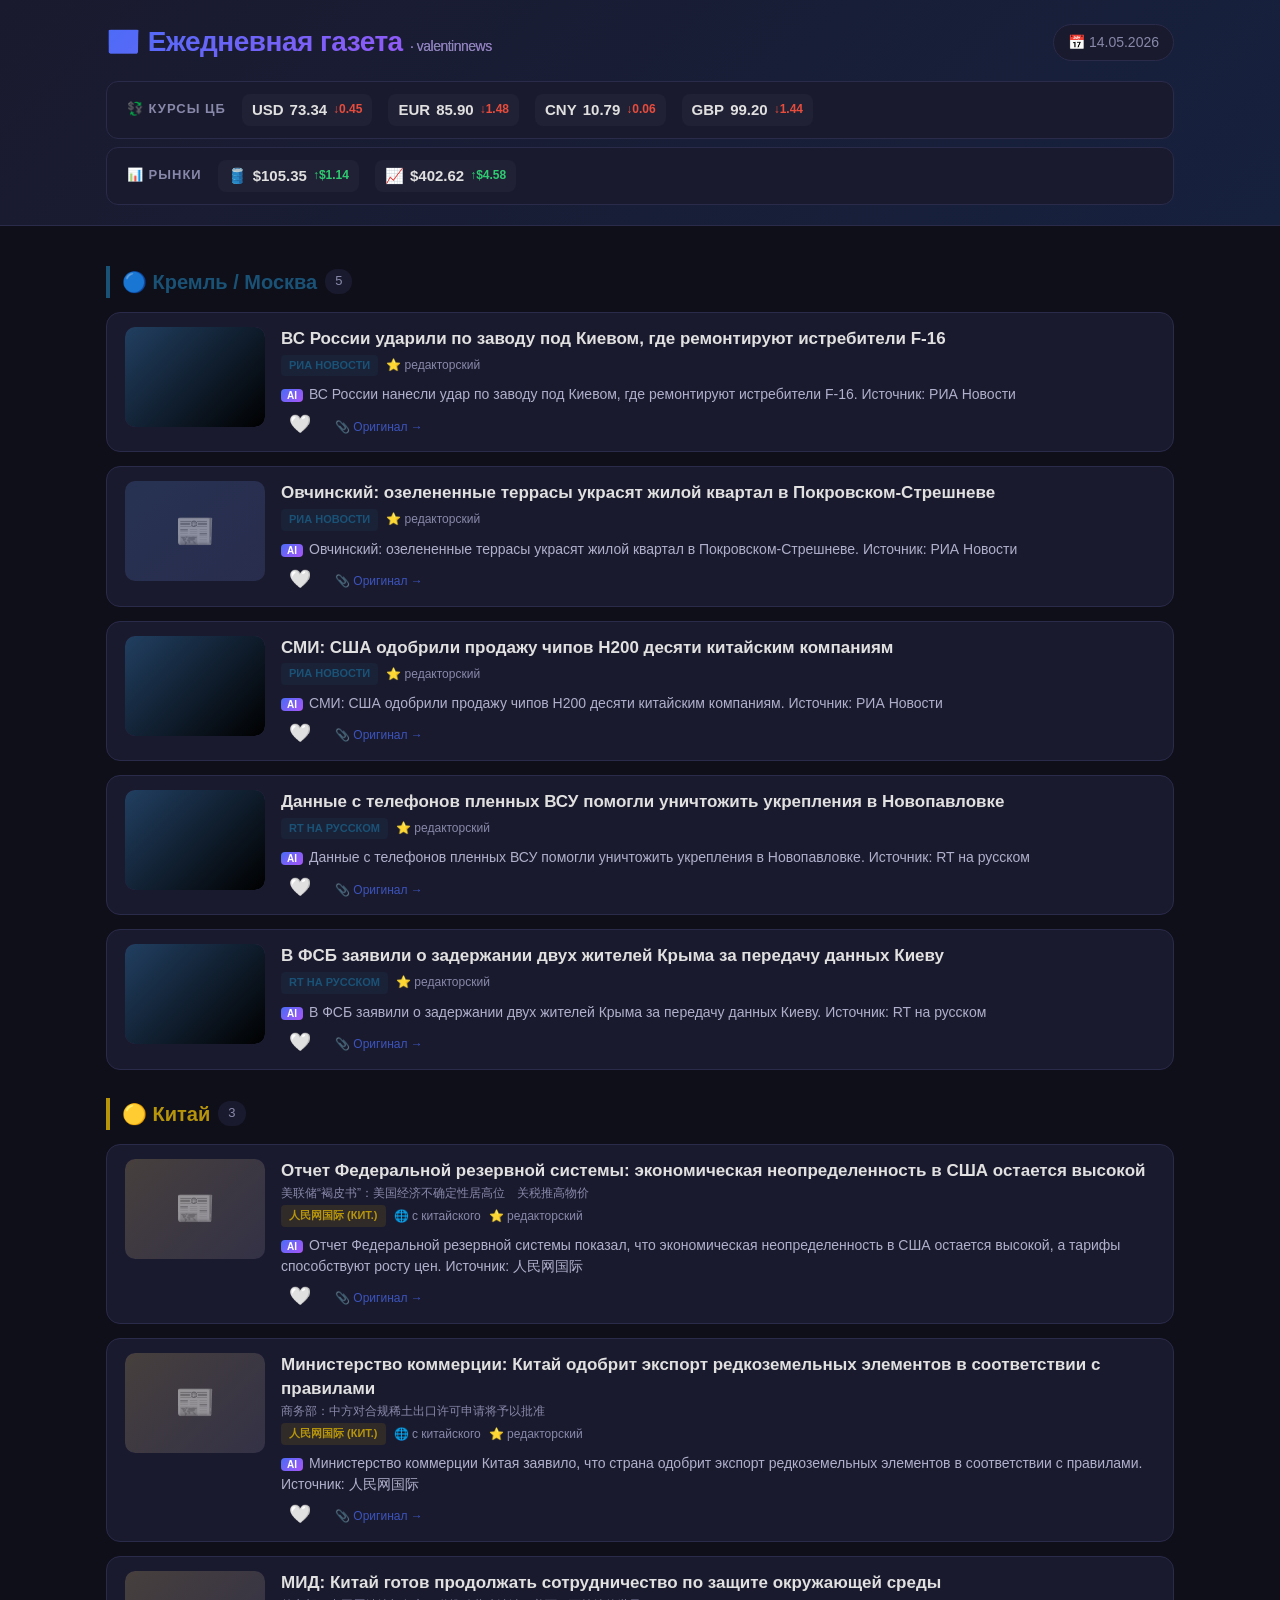
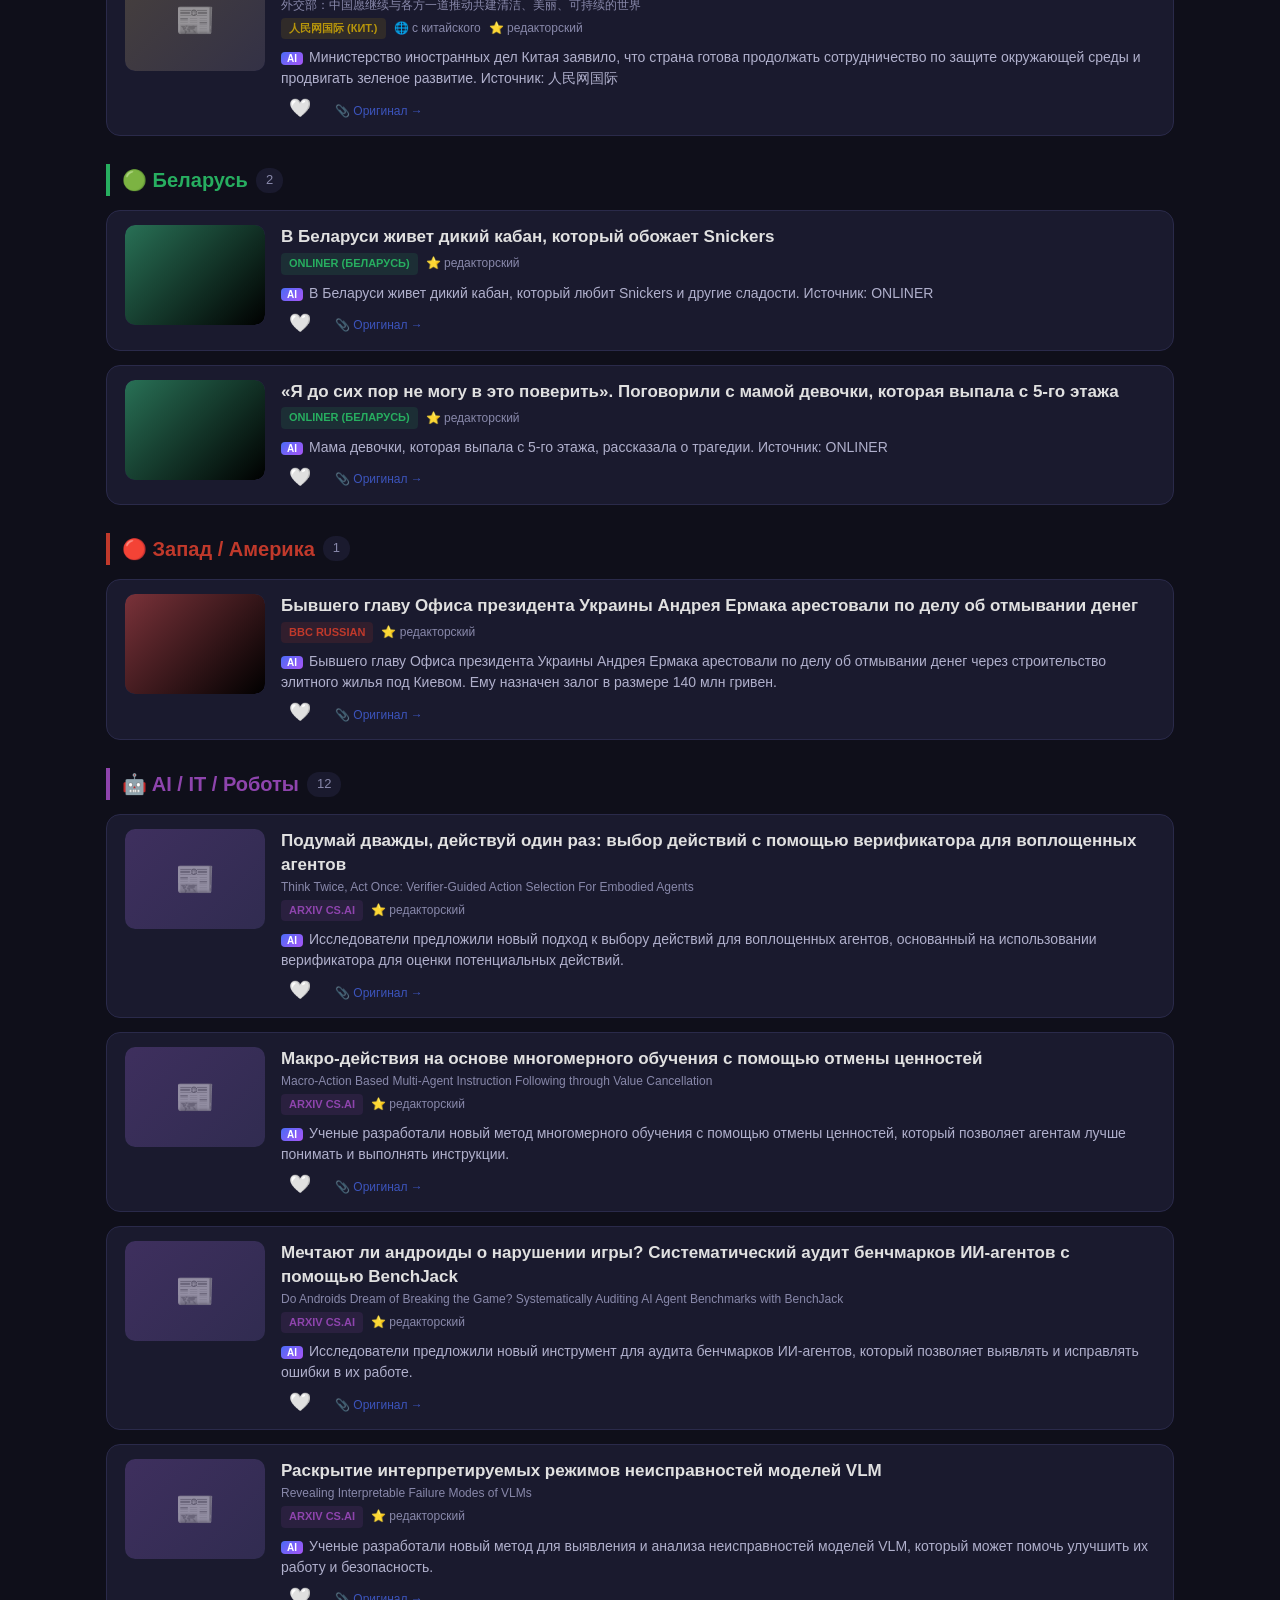
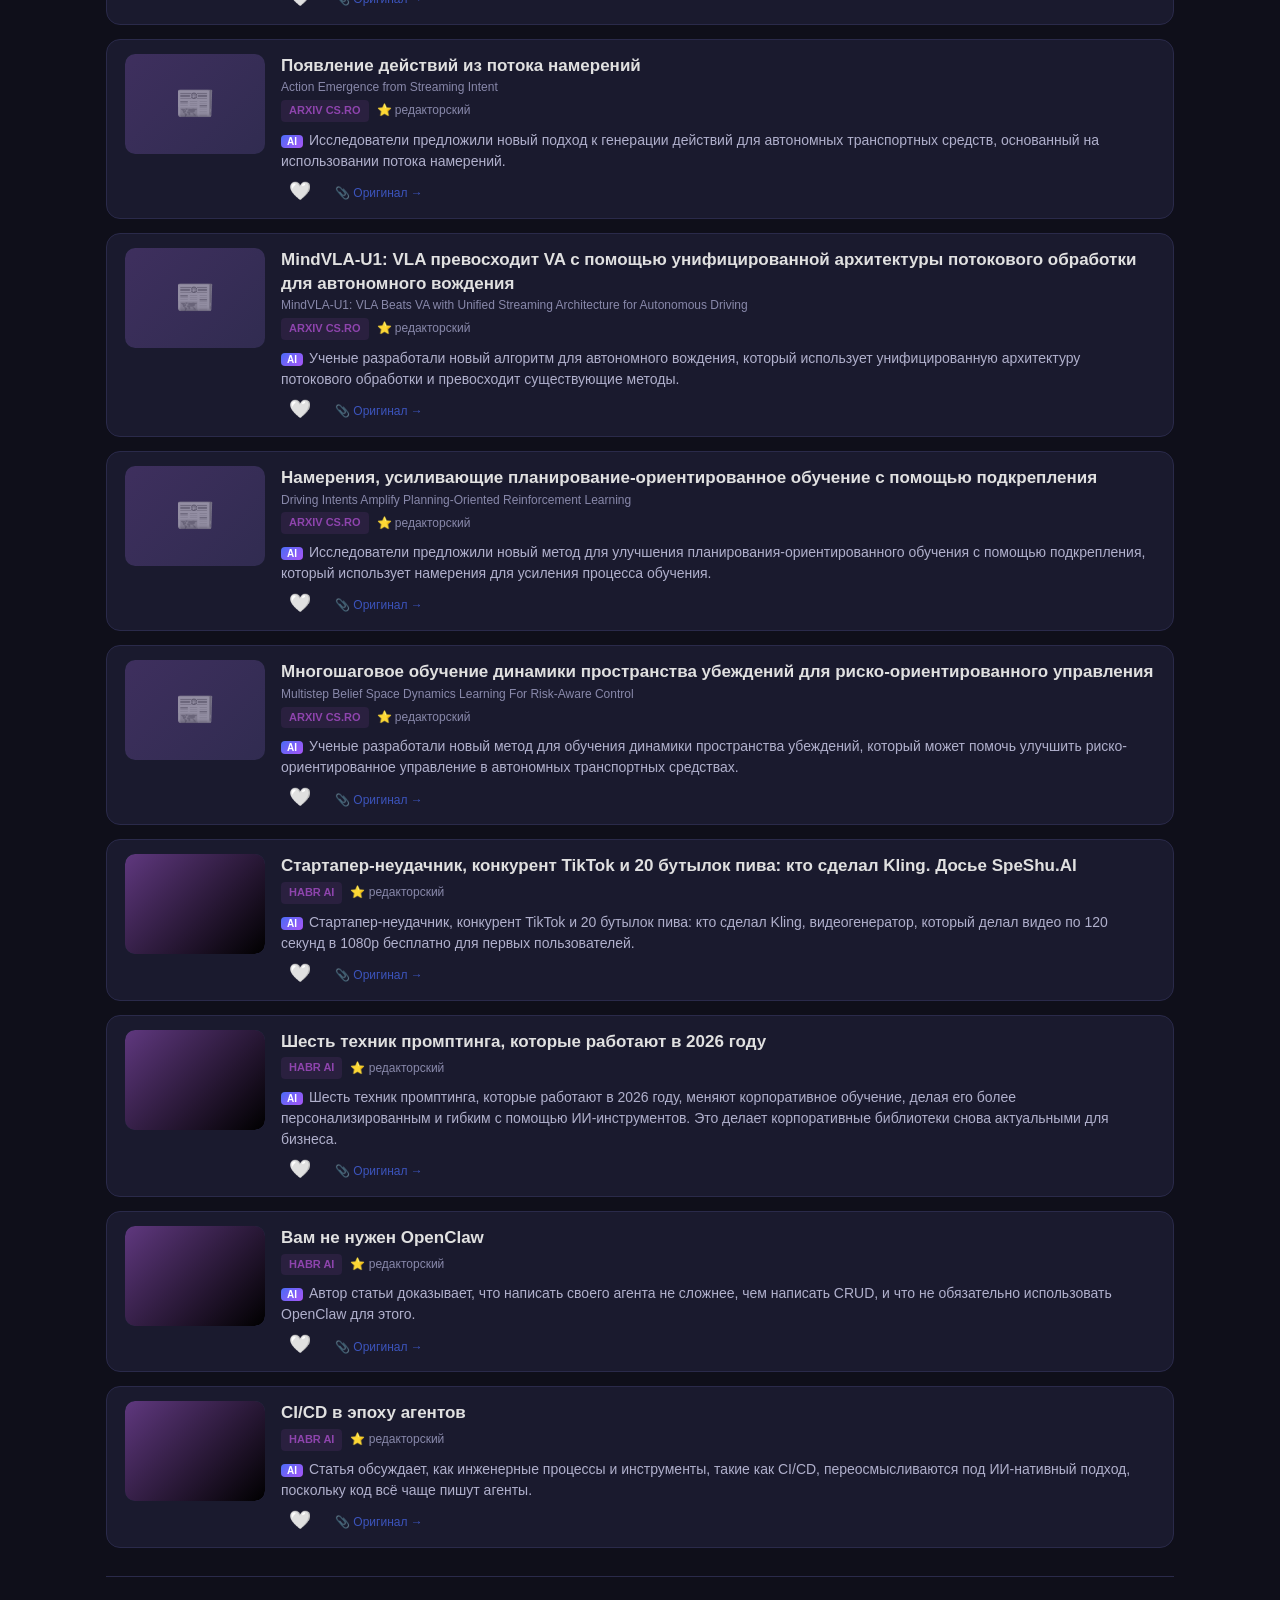
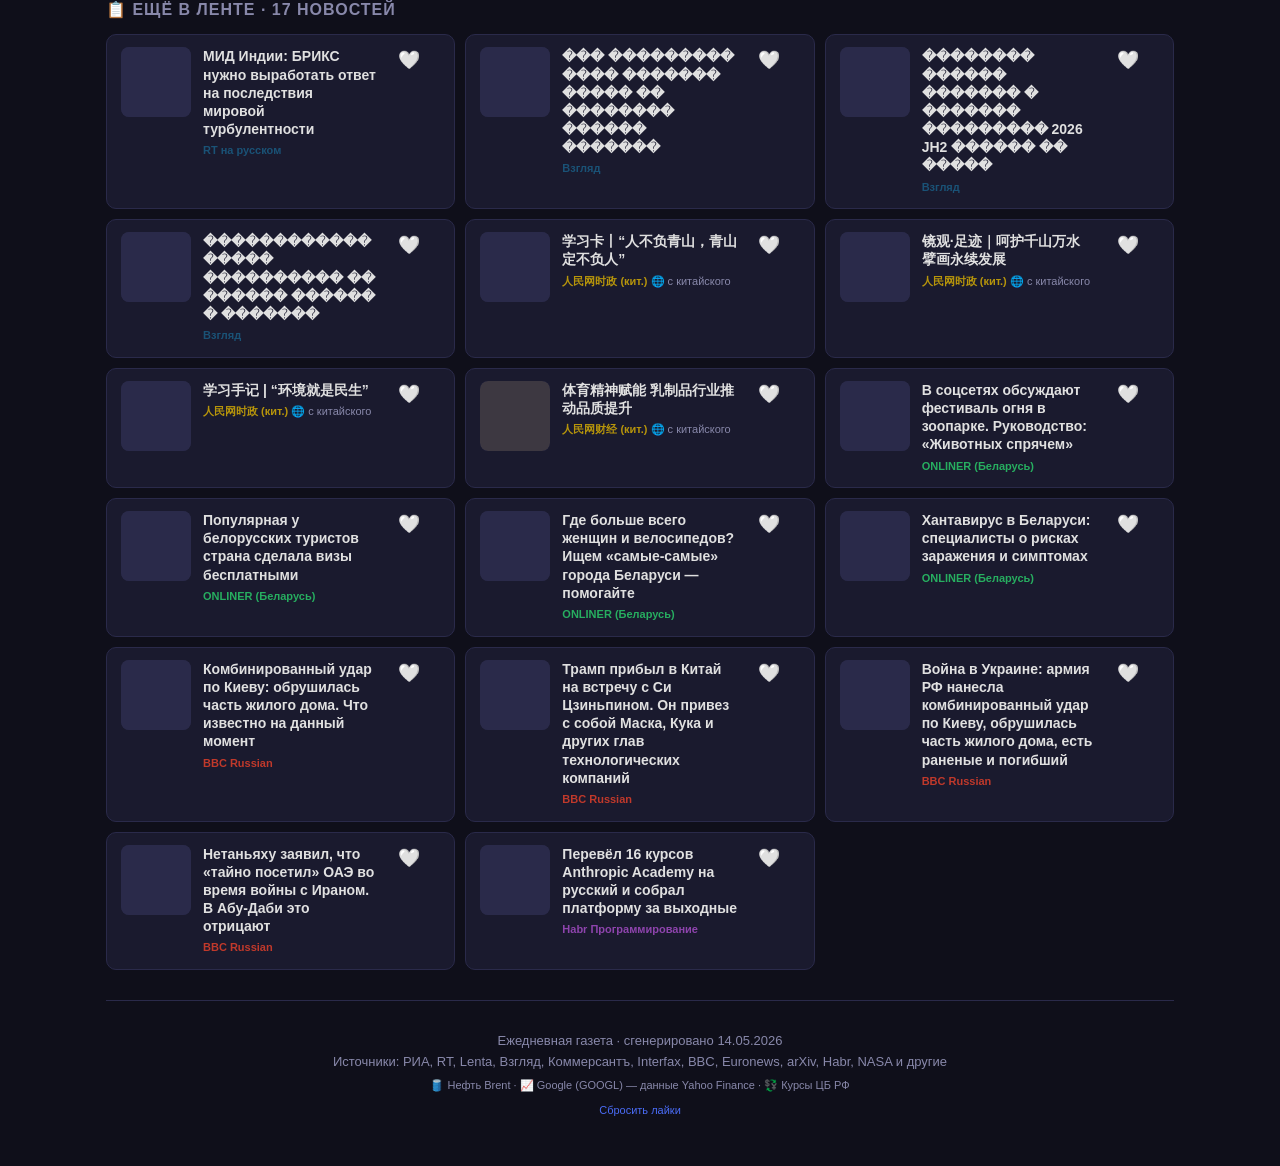
==== index.html @ 90912f51 "📰 Обновление газеты 14.05.2026" ====
<!DOCTYPE html>
<html lang="ru">
<head>
    <meta charset="UTF-8">
    <meta name="viewport" content="width=device-width, initial-scale=1.0">
    <title>Ежедневная газета — 14.05.2026</title>
    <meta name="robots" content="noindex, nofollow">
    <style>
        :root {
            --bg: #0f0f1a;
            --card-bg: #1a1a2e;
            --card-hover: #222240;
            --text: #e0e0e0;
            --text-muted: #8888aa;
            --border: #2a2a4a;
            --accent: #4a6cf7;
            --like-color: #ff4757;
        }
        
        * { margin: 0; padding: 0; box-sizing: border-box; }
        
        body {
            font-family: -apple-system, BlinkMacSystemFont, 'Segoe UI', Roboto, 'Noto Sans', sans-serif;
            background: var(--bg);
            color: var(--text);
            line-height: 1.6;
            min-height: 100vh;
        }
        
        .container {
            max-width: 1100px;
            margin: 0 auto;
            padding: 16px;
        }
        
        /* Header */
        .header {
            background: linear-gradient(135deg, #1a1a2e 0%, #16213e 100%);
            border-bottom: 1px solid var(--border);
            padding: 20px 0;
            margin-bottom: 24px;
        }
        
        .header-inner {
            max-width: 1100px;
            margin: 0 auto;
            padding: 0 16px;
        }
        
        .header-top {
            display: flex;
            justify-content: space-between;
            align-items: center;
            flex-wrap: wrap;
            gap: 12px;
        }
        
        .site-title {
            font-size: 28px;
            font-weight: 800;
            background: linear-gradient(135deg, #4a6cf7, #a855f7);
            -webkit-background-clip: text;
            -webkit-text-fill-color: transparent;
            letter-spacing: -0.5px;
        }
        
        .site-title small {
            font-size: 14px;
            -webkit-text-fill-color: var(--text-muted);
            font-weight: 400;
        }
        
        .date-badge {
            background: var(--card-bg);
            padding: 6px 14px;
            border-radius: 20px;
            font-size: 14px;
            color: var(--text-muted);
            border: 1px solid var(--border);
        }
        
        /* Currency Bar */
        .currency-bar {
            background: var(--card-bg);
            border: 1px solid var(--border);
            border-radius: 12px;
            padding: 12px 20px;
            margin-top: 16px;
            display: flex;
            flex-wrap: wrap;
            gap: 16px;
            align-items: center;
        }
        
        .currency-label {
            font-size: 13px;
            color: var(--text-muted);
            text-transform: uppercase;
            letter-spacing: 1px;
            font-weight: 600;
        }
        
        .currency-item {
            display: flex;
            align-items: center;
            gap: 6px;
            font-size: 15px;
            padding: 4px 10px;
            border-radius: 8px;
            background: rgba(255,255,255,0.03);
        }
        
        .currency-code {
            font-weight: 700;
            color: var(--text);
        }
        
        .currency-value {
            font-weight: 600;
            font-variant-numeric: tabular-nums;
        }
        
        .currency-change {
            font-size: 12px;
            font-weight: 600;
        }
        
        .currency-item.up .currency-change { color: #2ecc71; }
        .currency-item.down .currency-change { color: #e74c3c; }
        
        /* Market bar spacing */
        .market-bar {
            margin-top: 8px;
        }
        
        
        /* Category Section */
        .category-section {
            margin-bottom: 28px;
        }
        
        .category-header {
            font-size: 20px;
            font-weight: 700;
            margin-bottom: 14px;
            display: flex;
            align-items: center;
            gap: 8px;
        }
        
        .count-badge {
            font-size: 13px;
            background: var(--card-bg);
            padding: 2px 10px;
            border-radius: 12px;
            color: var(--text-muted);
            font-weight: 500;
        }
        
        /* Curated article cards */
        .articles-curated {
            display: flex;
            flex-direction: column;
            gap: 14px;
        }
        
        .article-curated {
            background: var(--card-bg);
            border: 1px solid var(--border);
            border-radius: 14px;
            overflow: hidden;
            transition: background 0.2s, border-color 0.2s;
        }
        
        .article-curated:hover {
            background: var(--card-hover);
            border-color: var(--accent);
        }
        
        .article-curated-main {
            display: flex;
            gap: 16px;
            padding: 14px 18px;
        }
        
        .article-curated-image {
            flex-shrink: 0;
            width: 140px;
            height: 100px;
            border-radius: 10px;
            overflow: hidden;
            background: #2a2a4a;
        }
        
        .article-curated-image img {
            width: 100%;
            height: 100%;
            object-fit: cover;
        }
        
        .article-curated-image.article-noimage {
            display: flex;
            align-items: center;
            justify-content: center;
        }
        
        .noimage-icon {
            font-size: 32px;
            opacity: 0.5;
        }
        
        .article-curated-content {
            flex: 1;
            min-width: 0;
        }
        
        .article-curated-title {
            font-size: 17px;
            font-weight: 700;
            line-height: 1.4;
            margin-bottom: 4px;
        }
        
        .article-curated-title a {
            color: var(--text);
            text-decoration: none;
        }
        
        .article-curated-title a:hover {
            color: var(--accent);
        }
        
        .article-title-original {
            font-size: 12px;
            color: var(--text-muted);
            font-weight: 400;
            margin-top: 2px;
        }
        
        .article-meta {
            font-size: 12px;
            color: var(--text-muted);
            margin-bottom: 8px;
            display: flex;
            align-items: center;
            gap: 8px;
            flex-wrap: wrap;
        }
        
        .article-source {
            padding: 2px 8px;
            border-radius: 4px;
            font-size: 11px;
            font-weight: 600;
            text-transform: uppercase;
        }
        
        .article-summary {
            font-size: 14px;
            color: #b0b0cc;
            line-height: 1.5;
        }
        
        .article-summary .ai-badge {
            background: linear-gradient(135deg, #4a6cf7, #a855f7);
            color: white;
            font-size: 10px;
            padding: 1px 6px;
            border-radius: 4px;
            font-weight: 600;
            margin-right: 6px;
        }
        
        .article-original {
            display: inline-block;
            margin-top: 6px;
            font-size: 12px;
            color: var(--accent);
            text-decoration: none;
            opacity: 0.7;
            transition: opacity 0.2s;
        }
        
        .article-original:hover {
            opacity: 1;
            text-decoration: underline;
        }
        
        /* Like button */
        .like-btn {
            background: none;
            border: none;
            color: var(--text-muted);
            cursor: pointer;
            font-size: 18px;
            padding: 4px 8px;
            border-radius: 8px;
            transition: color 0.2s, background 0.2s;
            line-height: 1;
            flex-shrink: 0;
        }
        
        .like-btn:hover {
            background: rgba(255,71,87,0.1);
            color: var(--like-color);
        }
        
        .like-btn.liked {
            color: var(--like-color);
        }
        
        .article-actions {
            display: flex;
            align-items: center;
            gap: 8px;
            margin-top: 6px;
        }
        
        /* Feed articles (compact) */
        .feed-section {
            margin-top: 20px;
            border-top: 1px solid var(--border);
            padding-top: 20px;
        }
        
        .feed-header {
            font-size: 16px;
            color: var(--text-muted);
            margin-bottom: 12px;
            font-weight: 600;
            text-transform: uppercase;
            letter-spacing: 1px;
        }
        
        .feed-list {
            display: grid;
            grid-template-columns: repeat(auto-fill, minmax(320px, 1fr));
            gap: 10px;
        }
        
        .feed-item {
            background: var(--card-bg);
            border: 1px solid var(--border);
            border-radius: 10px;
            padding: 12px 14px;
            display: flex;
            gap: 12px;
            align-items: flex-start;
            transition: background 0.2s;
        }
        
        .feed-item:hover {
            background: var(--card-hover);
        }
        
        .feed-item-image {
            flex-shrink: 0;
            width: 70px;
            height: 70px;
            border-radius: 8px;
            overflow: hidden;
            background: #2a2a4a;
        }
        
        .feed-item-image img {
            width: 100%;
            height: 100%;
            object-fit: cover;
        }
        
        .feed-item-content {
            flex: 1;
            min-width: 0;
        }
        
        .feed-item-title {
            font-size: 14px;
            font-weight: 600;
            line-height: 1.3;
        }
        
        .feed-item-title a {
            color: var(--text);
            text-decoration: none;
        }
        
        .feed-item-title a:hover {
            color: var(--accent);
        }
        
        .feed-item-meta {
            font-size: 11px;
            color: var(--text-muted);
            margin-top: 4px;
        }
        
        .feed-item-source {
            font-weight: 600;
        }
        
        /* Footer */
        .footer {
            text-align: center;
            padding: 30px 0;
            color: var(--text-muted);
            font-size: 13px;
            border-top: 1px solid var(--border);
            margin-top: 30px;
        }
        
        .footer a { color: var(--accent); text-decoration: none; }

        /* Like counter */
        .like-count {
            font-size: 12px;
            color: var(--text-muted);
        }
        
        /* Responsive */
        @media (max-width: 768px) {
            .article-curated-main {
                flex-direction: column;
            }
            .article-curated-image {
                width: 100%;
                height: 180px;
            }
            .feed-list {
                grid-template-columns: 1fr;
            }
            .header-top {
                flex-direction: column;
                align-items: flex-start;
            }
            .site-title {
                font-size: 22px;
            }
        }
        
        @media (max-width: 480px) {
            .article-curated-image {
                height: 140px;
            }
        }
    </style>
</head>
<body>
    <header class="header">
        <div class="header-inner">
            <div class="header-top">
                <div class="site-title">
                    📰 Ежедневная газета <small>· valentinnews</small>
                </div>
                <div class="date-badge">📅 14.05.2026</div>
            </div>
            
            <div class="currency-bar">
                <span class="currency-label">💱 Курсы ЦБ</span>
                
            <div class="currency-item down">
                <span class="currency-code">USD</span>
                <span class="currency-value">73.34</span>
                <span class="currency-change">↓0.45</span>
            </div>
            <div class="currency-item down">
                <span class="currency-code">EUR</span>
                <span class="currency-value">85.90</span>
                <span class="currency-change">↓1.48</span>
            </div>
            <div class="currency-item down">
                <span class="currency-code">CNY</span>
                <span class="currency-value">10.79</span>
                <span class="currency-change">↓0.06</span>
            </div>
            <div class="currency-item down">
                <span class="currency-code">GBP</span>
                <span class="currency-value">99.20</span>
                <span class="currency-change">↓1.44</span>
            </div>
            </div>
            
            <div class="currency-bar market-bar">
                <span class="currency-label">📊 Рынки</span>
                
            <div class="currency-item up">
                <span class="currency-code">🛢️</span>
                <span class="currency-value">$105.35</span>
                <span class="currency-change">↑$1.14</span>
            </div>
            <div class="currency-item up">
                <span class="currency-code">📈</span>
                <span class="currency-value">$402.62</span>
                <span class="currency-change">↑$4.58</span>
            </div>
            </div>
        </div>
    </header>
    
    <div class="container">
        
        <div class="category-section">
            <h2 class="category-header" style="border-left: 4px solid #1a5276; padding-left: 12px; color: #1a5276;">
                🔵 Кремль / Москва <span class="count-badge">5</span>
            </h2>
            <div class="articles-curated">
            <div class="article-curated">
                <div class="article-curated-main">
                    <div class="article-curated-image">
                        <div class="article-curated-image" style="background:linear-gradient(135deg,#1a527688,#000)"><img src="https://cdnn21.img.ria.ru/images/15142/21/151422133_0:28:512:316_650x0_80_0_0_c402f172d79a4f69cd414b98acace7a4.jpg" alt="ВС России ударили по заводу под Киевом, где ремонтируют истребители F-16" loading="lazy" onerror="this.style.display='none'" crossorigin="anonymous"></div>
                    </div>
                    <div class="article-curated-content">
                        <div class="article-curated-title">
                            <a href="https://ria.ru/20260514/udar-2092387822.html" target="_blank" rel="noopener">ВС России ударили по заводу под Киевом, где ремонтируют истребители F-16</a>
                        </div>
                        <div class="article-meta">
                            <span class="article-source" style="background:#1a527622;color:#1a5276">РИА Новости</span>
                            ⭐ редакторский
                        </div>
                        <div class="article-summary"><span class="ai-badge">AI</span>ВС России нанесли удар по заводу под Киевом, где ремонтируют истребители F-16. Источник: РИА Новости</div>
                        <div class="article-actions">
                            <button class="like-btn" data-key="d509d989" title="Нравится">🤍</button>
                            <a href="https://ria.ru/20260514/udar-2092387822.html" target="_blank" rel="noopener" class="article-original">📎 Оригинал →</a>
                        </div>
                    </div>
                </div>
            </div>
            <div class="article-curated">
                <div class="article-curated-main">
                    <div class="article-curated-image">
                        <div class="article-curated-image article-noimage" style="background:linear-gradient(135deg,#1a527633,#1a527611)"><div class="noimage-icon">📰</div></div>
                    </div>
                    <div class="article-curated-content">
                        <div class="article-curated-title">
                            <a href="https://ria.ru/20260514/ovchinskiy-2092326858.html" target="_blank" rel="noopener">Овчинский: озелененные террасы украсят жилой квартал в Покровском-Стрешневе</a>
                        </div>
                        <div class="article-meta">
                            <span class="article-source" style="background:#1a527622;color:#1a5276">РИА Новости</span>
                            ⭐ редакторский
                        </div>
                        <div class="article-summary"><span class="ai-badge">AI</span>Овчинский: озелененные террасы украсят жилой квартал в Покровском-Стрешневе. Источник: РИА Новости</div>
                        <div class="article-actions">
                            <button class="like-btn" data-key="37655af7" title="Нравится">🤍</button>
                            <a href="https://ria.ru/20260514/ovchinskiy-2092326858.html" target="_blank" rel="noopener" class="article-original">📎 Оригинал →</a>
                        </div>
                    </div>
                </div>
            </div>
            <div class="article-curated">
                <div class="article-curated-main">
                    <div class="article-curated-image">
                        <div class="article-curated-image" style="background:linear-gradient(135deg,#1a527688,#000)"><img src="https://cdnn21.img.ria.ru/images/23569/71/235697178_0:75:800:525_650x0_80_0_0_79d6f13a6cd2b1a872cdc6bb99704df3.jpg" alt="СМИ: США одобрили продажу чипов H200 десяти китайским компаниям" loading="lazy" onerror="this.style.display='none'" crossorigin="anonymous"></div>
                    </div>
                    <div class="article-curated-content">
                        <div class="article-curated-title">
                            <a href="https://ria.ru/20260514/ssha-2092387485.html" target="_blank" rel="noopener">СМИ: США одобрили продажу чипов H200 десяти китайским компаниям</a>
                        </div>
                        <div class="article-meta">
                            <span class="article-source" style="background:#1a527622;color:#1a5276">РИА Новости</span>
                            ⭐ редакторский
                        </div>
                        <div class="article-summary"><span class="ai-badge">AI</span>СМИ: США одобрили продажу чипов H200 десяти китайским компаниям. Источник: РИА Новости</div>
                        <div class="article-actions">
                            <button class="like-btn" data-key="f6c18382" title="Нравится">🤍</button>
                            <a href="https://ria.ru/20260514/ssha-2092387485.html" target="_blank" rel="noopener" class="article-original">📎 Оригинал →</a>
                        </div>
                    </div>
                </div>
            </div>
            <div class="article-curated">
                <div class="article-curated-main">
                    <div class="article-curated-image">
                        <div class="article-curated-image" style="background:linear-gradient(135deg,#1a527688,#000)"><img src="https://mf.b37mrtl.ru/russian/images/2026.05/thumbnail/6a05738602e8bd39db668c01.jpg" alt="Данные с телефонов пленных ВСУ помогли уничтожить укрепления в Новопавловке" loading="lazy" onerror="this.style.display='none'" crossorigin="anonymous"></div>
                    </div>
                    <div class="article-curated-content">
                        <div class="article-curated-title">
                            <a href="https://russian.rt.com/ussr/news/1631699-vsu-telefony-ukrepleniya?utm_source=rss&amp;utm_medium=rss&amp;utm_campaign=RSS" target="_blank" rel="noopener">Данные с телефонов пленных ВСУ помогли уничтожить укрепления в Новопавловке</a>
                        </div>
                        <div class="article-meta">
                            <span class="article-source" style="background:#1a527622;color:#1a5276">RT на русском</span>
                            ⭐ редакторский
                        </div>
                        <div class="article-summary"><span class="ai-badge">AI</span>Данные с телефонов пленных ВСУ помогли уничтожить укрепления в Новопавловке. Источник: RT на русском</div>
                        <div class="article-actions">
                            <button class="like-btn" data-key="48287236" title="Нравится">🤍</button>
                            <a href="https://russian.rt.com/ussr/news/1631699-vsu-telefony-ukrepleniya?utm_source=rss&amp;utm_medium=rss&amp;utm_campaign=RSS" target="_blank" rel="noopener" class="article-original">📎 Оригинал →</a>
                        </div>
                    </div>
                </div>
            </div>
            <div class="article-curated">
                <div class="article-curated-main">
                    <div class="article-curated-image">
                        <div class="article-curated-image" style="background:linear-gradient(135deg,#1a527688,#000)"><img src="https://mf.b37mrtl.ru/russian/images/2026.05/thumbnail/6a05733802e8bd442b02c7f7.png" alt="В ФСБ заявили о задержании двух жителей Крыма за передачу данных Киеву" loading="lazy" onerror="this.style.display='none'" crossorigin="anonymous"></div>
                    </div>
                    <div class="article-curated-content">
                        <div class="article-curated-title">
                            <a href="https://russian.rt.com/russia/news/1631697-fsb-zaderzhanie-shpiony-krym?utm_source=rss&amp;utm_medium=rss&amp;utm_campaign=RSS" target="_blank" rel="noopener">В ФСБ заявили о задержании двух жителей Крыма за передачу данных Киеву</a>
                        </div>
                        <div class="article-meta">
                            <span class="article-source" style="background:#1a527622;color:#1a5276">RT на русском</span>
                            ⭐ редакторский
                        </div>
                        <div class="article-summary"><span class="ai-badge">AI</span>В ФСБ заявили о задержании двух жителей Крыма за передачу данных Киеву. Источник: RT на русском</div>
                        <div class="article-actions">
                            <button class="like-btn" data-key="b6267705" title="Нравится">🤍</button>
                            <a href="https://russian.rt.com/russia/news/1631697-fsb-zaderzhanie-shpiony-krym?utm_source=rss&amp;utm_medium=rss&amp;utm_campaign=RSS" target="_blank" rel="noopener" class="article-original">📎 Оригинал →</a>
                        </div>
                    </div>
                </div>
            </div>
            </div>
        </div>
        <div class="category-section">
            <h2 class="category-header" style="border-left: 4px solid #b7950b; padding-left: 12px; color: #b7950b;">
                🟡 Китай <span class="count-badge">3</span>
            </h2>
            <div class="articles-curated">
            <div class="article-curated">
                <div class="article-curated-main">
                    <div class="article-curated-image">
                        <div class="article-curated-image article-noimage" style="background:linear-gradient(135deg,#b7950b33,#b7950b11)"><div class="noimage-icon">📰</div></div>
                    </div>
                    <div class="article-curated-content">
                        <div class="article-curated-title">
                            <a href="http://world.people.com.cn/n1/2025/0605/c1002-40494887.html" target="_blank" rel="noopener">Отчет Федеральной резервной системы: экономическая неопределенность в США остается высокой</a><div class="article-title-original">美联储“褐皮书”：美国经济不确定性居高位　关税推高物价</div>
                        </div>
                        <div class="article-meta">
                            <span class="article-source" style="background:#b7950b22;color:#b7950b">人民网国际 (кит.)</span> <span class="trans-badge">🌐 с китайского</span>
                            ⭐ редакторский
                        </div>
                        <div class="article-summary"><span class="ai-badge">AI</span>Отчет Федеральной резервной системы показал, что экономическая неопределенность в США остается высокой, а тарифы способствуют росту цен. Источник: 人民网国际</div>
                        <div class="article-actions">
                            <button class="like-btn" data-key="eacc4011" title="Нравится">🤍</button>
                            <a href="http://world.people.com.cn/n1/2025/0605/c1002-40494887.html" target="_blank" rel="noopener" class="article-original">📎 Оригинал →</a>
                        </div>
                    </div>
                </div>
            </div>
            <div class="article-curated">
                <div class="article-curated-main">
                    <div class="article-curated-image">
                        <div class="article-curated-image article-noimage" style="background:linear-gradient(135deg,#b7950b33,#b7950b11)"><div class="noimage-icon">📰</div></div>
                    </div>
                    <div class="article-curated-content">
                        <div class="article-curated-title">
                            <a href="http://world.people.com.cn/n1/2025/0605/c1002-40494861.html" target="_blank" rel="noopener">Министерство коммерции: Китай одобрит экспорт редкоземельных элементов в соответствии с правилами</a><div class="article-title-original">商务部：中方对合规稀土出口许可申请将予以批准</div>
                        </div>
                        <div class="article-meta">
                            <span class="article-source" style="background:#b7950b22;color:#b7950b">人民网国际 (кит.)</span> <span class="trans-badge">🌐 с китайского</span>
                            ⭐ редакторский
                        </div>
                        <div class="article-summary"><span class="ai-badge">AI</span>Министерство коммерции Китая заявило, что страна одобрит экспорт редкоземельных элементов в соответствии с правилами. Источник: 人民网国际</div>
                        <div class="article-actions">
                            <button class="like-btn" data-key="77fefedb" title="Нравится">🤍</button>
                            <a href="http://world.people.com.cn/n1/2025/0605/c1002-40494861.html" target="_blank" rel="noopener" class="article-original">📎 Оригинал →</a>
                        </div>
                    </div>
                </div>
            </div>
            <div class="article-curated">
                <div class="article-curated-main">
                    <div class="article-curated-image">
                        <div class="article-curated-image article-noimage" style="background:linear-gradient(135deg,#b7950b33,#b7950b11)"><div class="noimage-icon">📰</div></div>
                    </div>
                    <div class="article-curated-content">
                        <div class="article-curated-title">
                            <a href="http://world.people.com.cn/n1/2025/0605/c1002-40494859.html" target="_blank" rel="noopener">МИД: Китай готов продолжать сотрудничество по защите окружающей среды</a><div class="article-title-original">外交部：中国愿继续与各方一道推动共建清洁、美丽、可持续的世界</div>
                        </div>
                        <div class="article-meta">
                            <span class="article-source" style="background:#b7950b22;color:#b7950b">人民网国际 (кит.)</span> <span class="trans-badge">🌐 с китайского</span>
                            ⭐ редакторский
                        </div>
                        <div class="article-summary"><span class="ai-badge">AI</span>Министерство иностранных дел Китая заявило, что страна готова продолжать сотрудничество по защите окружающей среды и продвигать зеленое развитие. Источник: 人民网国际</div>
                        <div class="article-actions">
                            <button class="like-btn" data-key="6b509eb2" title="Нравится">🤍</button>
                            <a href="http://world.people.com.cn/n1/2025/0605/c1002-40494859.html" target="_blank" rel="noopener" class="article-original">📎 Оригинал →</a>
                        </div>
                    </div>
                </div>
            </div>
            </div>
        </div>
        <div class="category-section">
            <h2 class="category-header" style="border-left: 4px solid #27ae60; padding-left: 12px; color: #27ae60;">
                🟢 Беларусь <span class="count-badge">2</span>
            </h2>
            <div class="articles-curated">
            <div class="article-curated">
                <div class="article-curated-main">
                    <div class="article-curated-image">
                        <div class="article-curated-image" style="background:linear-gradient(135deg,#27ae6088,#000)"><img src="https://content.onliner.by/news/thumbnail/24032291a5fdb2e91e148abed6553318.jpg" alt="В Беларуси живет дикий кабан, который обожает Snickers" loading="lazy" onerror="this.style.display='none'" crossorigin="anonymous"></div>
                    </div>
                    <div class="article-curated-content">
                        <div class="article-curated-title">
                            <a href="https://people.onliner.by/2026/05/14/v-belarusi-zhivet-dikij-kaban-kotoryj-obozhaet-snickers" target="_blank" rel="noopener">В Беларуси живет дикий кабан, который обожает Snickers</a>
                        </div>
                        <div class="article-meta">
                            <span class="article-source" style="background:#27ae6022;color:#27ae60">ONLINER (Беларусь)</span>
                            ⭐ редакторский
                        </div>
                        <div class="article-summary"><span class="ai-badge">AI</span>В Беларуси живет дикий кабан, который любит Snickers и другие сладости. Источник: ONLINER</div>
                        <div class="article-actions">
                            <button class="like-btn" data-key="dfc5ef11" title="Нравится">🤍</button>
                            <a href="https://people.onliner.by/2026/05/14/v-belarusi-zhivet-dikij-kaban-kotoryj-obozhaet-snickers" target="_blank" rel="noopener" class="article-original">📎 Оригинал →</a>
                        </div>
                    </div>
                </div>
            </div>
            <div class="article-curated">
                <div class="article-curated-main">
                    <div class="article-curated-image">
                        <div class="article-curated-image" style="background:linear-gradient(135deg,#27ae6088,#000)"><img src="https://content.onliner.by/news/thumbnail/a4f8eda5927f0887b4b65453de8955a9.jpg" alt="«Я до сих пор не могу в это поверить». Поговорили с мамой девочки, которая выпала с 5-го этажа" loading="lazy" onerror="this.style.display='none'" crossorigin="anonymous"></div>
                    </div>
                    <div class="article-curated-content">
                        <div class="article-curated-title">
                            <a href="https://people.onliner.by/2026/05/14/vypala-s-5-etazha" target="_blank" rel="noopener">«Я до сих пор не могу в это поверить». Поговорили с мамой девочки, которая выпала с 5-го этажа</a>
                        </div>
                        <div class="article-meta">
                            <span class="article-source" style="background:#27ae6022;color:#27ae60">ONLINER (Беларусь)</span>
                            ⭐ редакторский
                        </div>
                        <div class="article-summary"><span class="ai-badge">AI</span>Мама девочки, которая выпала с 5-го этажа, рассказала о трагедии. Источник: ONLINER</div>
                        <div class="article-actions">
                            <button class="like-btn" data-key="e4d8550c" title="Нравится">🤍</button>
                            <a href="https://people.onliner.by/2026/05/14/vypala-s-5-etazha" target="_blank" rel="noopener" class="article-original">📎 Оригинал →</a>
                        </div>
                    </div>
                </div>
            </div>
            </div>
        </div>
        <div class="category-section">
            <h2 class="category-header" style="border-left: 4px solid #c0392b; padding-left: 12px; color: #c0392b;">
                🔴 Запад / Америка <span class="count-badge">1</span>
            </h2>
            <div class="articles-curated">
            <div class="article-curated">
                <div class="article-curated-main">
                    <div class="article-curated-image">
                        <div class="article-curated-image" style="background:linear-gradient(135deg,#c0392b88,#000)"><img src="https://ichef.bbci.co.uk/ace/ws/240/cpsprodpb/f4bb/live/0c9ad1c0-4ec6-11f1-b04c-6fc5eccc6195.jpg" alt="Бывшего главу Офиса президента Украины Андрея Ермака арестовали по делу об отмывании денег" loading="lazy" onerror="this.style.display='none'" crossorigin="anonymous"></div>
                    </div>
                    <div class="article-curated-content">
                        <div class="article-curated-title">
                            <a href="https://www.bbc.com/russian/articles/c0526d236e3o?at_medium=RSS&amp;amp;at_campaign=rss" target="_blank" rel="noopener">Бывшего главу Офиса президента Украины Андрея Ермака арестовали по делу об отмывании денег</a>
                        </div>
                        <div class="article-meta">
                            <span class="article-source" style="background:#c0392b22;color:#c0392b">BBC Russian</span>
                            ⭐ редакторский
                        </div>
                        <div class="article-summary"><span class="ai-badge">AI</span>Бывшего главу Офиса президента Украины Андрея Ермака арестовали по делу об отмывании денег через строительство элитного жилья под Киевом. Ему назначен залог в размере 140 млн гривен.</div>
                        <div class="article-actions">
                            <button class="like-btn" data-key="2b13d68c" title="Нравится">🤍</button>
                            <a href="https://www.bbc.com/russian/articles/c0526d236e3o?at_medium=RSS&amp;amp;at_campaign=rss" target="_blank" rel="noopener" class="article-original">📎 Оригинал →</a>
                        </div>
                    </div>
                </div>
            </div>
            </div>
        </div>
        <div class="category-section">
            <h2 class="category-header" style="border-left: 4px solid #8e44ad; padding-left: 12px; color: #8e44ad;">
                🤖 AI / IT / Роботы <span class="count-badge">12</span>
            </h2>
            <div class="articles-curated">
            <div class="article-curated">
                <div class="article-curated-main">
                    <div class="article-curated-image">
                        <div class="article-curated-image article-noimage" style="background:linear-gradient(135deg,#8e44ad33,#8e44ad11)"><div class="noimage-icon">📰</div></div>
                    </div>
                    <div class="article-curated-content">
                        <div class="article-curated-title">
                            <a href="https://arxiv.org/abs/2605.12620" target="_blank" rel="noopener">Подумай дважды, действуй один раз: выбор действий с помощью верификатора для воплощенных агентов</a><div class="article-title-original">Think Twice, Act Once: Verifier-Guided Action Selection For Embodied Agents</div>
                        </div>
                        <div class="article-meta">
                            <span class="article-source" style="background:#8e44ad22;color:#8e44ad">arXiv cs.AI</span>
                            ⭐ редакторский
                        </div>
                        <div class="article-summary"><span class="ai-badge">AI</span>Исследователи предложили новый подход к выбору действий для воплощенных агентов, основанный на использовании верификатора для оценки потенциальных действий.</div>
                        <div class="article-actions">
                            <button class="like-btn" data-key="a71bb99c" title="Нравится">🤍</button>
                            <a href="https://arxiv.org/abs/2605.12620" target="_blank" rel="noopener" class="article-original">📎 Оригинал →</a>
                        </div>
                    </div>
                </div>
            </div>
            <div class="article-curated">
                <div class="article-curated-main">
                    <div class="article-curated-image">
                        <div class="article-curated-image article-noimage" style="background:linear-gradient(135deg,#8e44ad33,#8e44ad11)"><div class="noimage-icon">📰</div></div>
                    </div>
                    <div class="article-curated-content">
                        <div class="article-curated-title">
                            <a href="https://arxiv.org/abs/2605.12655" target="_blank" rel="noopener">Макро-действия на основе многомерного обучения с помощью отмены ценностей</a><div class="article-title-original">Macro-Action Based Multi-Agent Instruction Following through Value Cancellation</div>
                        </div>
                        <div class="article-meta">
                            <span class="article-source" style="background:#8e44ad22;color:#8e44ad">arXiv cs.AI</span>
                            ⭐ редакторский
                        </div>
                        <div class="article-summary"><span class="ai-badge">AI</span>Ученые разработали новый метод многомерного обучения с помощью отмены ценностей, который позволяет агентам лучше понимать и выполнять инструкции.</div>
                        <div class="article-actions">
                            <button class="like-btn" data-key="297b0312" title="Нравится">🤍</button>
                            <a href="https://arxiv.org/abs/2605.12655" target="_blank" rel="noopener" class="article-original">📎 Оригинал →</a>
                        </div>
                    </div>
                </div>
            </div>
            <div class="article-curated">
                <div class="article-curated-main">
                    <div class="article-curated-image">
                        <div class="article-curated-image article-noimage" style="background:linear-gradient(135deg,#8e44ad33,#8e44ad11)"><div class="noimage-icon">📰</div></div>
                    </div>
                    <div class="article-curated-content">
                        <div class="article-curated-title">
                            <a href="https://arxiv.org/abs/2605.12673" target="_blank" rel="noopener">Мечтают ли андроиды о нарушении игры? Систематический аудит бенчмарков ИИ-агентов с помощью BenchJack</a><div class="article-title-original">Do Androids Dream of Breaking the Game? Systematically Auditing AI Agent Benchmarks with BenchJack</div>
                        </div>
                        <div class="article-meta">
                            <span class="article-source" style="background:#8e44ad22;color:#8e44ad">arXiv cs.AI</span>
                            ⭐ редакторский
                        </div>
                        <div class="article-summary"><span class="ai-badge">AI</span>Исследователи предложили новый инструмент для аудита бенчмарков ИИ-агентов, который позволяет выявлять и исправлять ошибки в их работе.</div>
                        <div class="article-actions">
                            <button class="like-btn" data-key="6cdb39ac" title="Нравится">🤍</button>
                            <a href="https://arxiv.org/abs/2605.12673" target="_blank" rel="noopener" class="article-original">📎 Оригинал →</a>
                        </div>
                    </div>
                </div>
            </div>
            <div class="article-curated">
                <div class="article-curated-main">
                    <div class="article-curated-image">
                        <div class="article-curated-image article-noimage" style="background:linear-gradient(135deg,#8e44ad33,#8e44ad11)"><div class="noimage-icon">📰</div></div>
                    </div>
                    <div class="article-curated-content">
                        <div class="article-curated-title">
                            <a href="https://arxiv.org/abs/2605.12674" target="_blank" rel="noopener">Раскрытие интерпретируемых режимов неисправностей моделей VLM</a><div class="article-title-original">Revealing Interpretable Failure Modes of VLMs</div>
                        </div>
                        <div class="article-meta">
                            <span class="article-source" style="background:#8e44ad22;color:#8e44ad">arXiv cs.AI</span>
                            ⭐ редакторский
                        </div>
                        <div class="article-summary"><span class="ai-badge">AI</span>Ученые разработали новый метод для выявления и анализа неисправностей моделей VLM, который может помочь улучшить их работу и безопасность.</div>
                        <div class="article-actions">
                            <button class="like-btn" data-key="deb1d47c" title="Нравится">🤍</button>
                            <a href="https://arxiv.org/abs/2605.12674" target="_blank" rel="noopener" class="article-original">📎 Оригинал →</a>
                        </div>
                    </div>
                </div>
            </div>
            <div class="article-curated">
                <div class="article-curated-main">
                    <div class="article-curated-image">
                        <div class="article-curated-image article-noimage" style="background:linear-gradient(135deg,#8e44ad33,#8e44ad11)"><div class="noimage-icon">📰</div></div>
                    </div>
                    <div class="article-curated-content">
                        <div class="article-curated-title">
                            <a href="https://arxiv.org/abs/2605.12622" target="_blank" rel="noopener">Появление действий из потока намерений</a><div class="article-title-original">Action Emergence from Streaming Intent</div>
                        </div>
                        <div class="article-meta">
                            <span class="article-source" style="background:#8e44ad22;color:#8e44ad">arXiv cs.RO</span>
                            ⭐ редакторский
                        </div>
                        <div class="article-summary"><span class="ai-badge">AI</span>Исследователи предложили новый подход к генерации действий для автономных транспортных средств, основанный на использовании потока намерений.</div>
                        <div class="article-actions">
                            <button class="like-btn" data-key="42acf1cd" title="Нравится">🤍</button>
                            <a href="https://arxiv.org/abs/2605.12622" target="_blank" rel="noopener" class="article-original">📎 Оригинал →</a>
                        </div>
                    </div>
                </div>
            </div>
            <div class="article-curated">
                <div class="article-curated-main">
                    <div class="article-curated-image">
                        <div class="article-curated-image article-noimage" style="background:linear-gradient(135deg,#8e44ad33,#8e44ad11)"><div class="noimage-icon">📰</div></div>
                    </div>
                    <div class="article-curated-content">
                        <div class="article-curated-title">
                            <a href="https://arxiv.org/abs/2605.12624" target="_blank" rel="noopener">MindVLA-U1: VLA превосходит VA с помощью унифицированной архитектуры потокового обработки для автономного вождения</a><div class="article-title-original">MindVLA-U1: VLA Beats VA with Unified Streaming Architecture for Autonomous Driving</div>
                        </div>
                        <div class="article-meta">
                            <span class="article-source" style="background:#8e44ad22;color:#8e44ad">arXiv cs.RO</span>
                            ⭐ редакторский
                        </div>
                        <div class="article-summary"><span class="ai-badge">AI</span>Ученые разработали новый алгоритм для автономного вождения, который использует унифицированную архитектуру потокового обработки и превосходит существующие методы.</div>
                        <div class="article-actions">
                            <button class="like-btn" data-key="7df783b2" title="Нравится">🤍</button>
                            <a href="https://arxiv.org/abs/2605.12624" target="_blank" rel="noopener" class="article-original">📎 Оригинал →</a>
                        </div>
                    </div>
                </div>
            </div>
            <div class="article-curated">
                <div class="article-curated-main">
                    <div class="article-curated-image">
                        <div class="article-curated-image article-noimage" style="background:linear-gradient(135deg,#8e44ad33,#8e44ad11)"><div class="noimage-icon">📰</div></div>
                    </div>
                    <div class="article-curated-content">
                        <div class="article-curated-title">
                            <a href="https://arxiv.org/abs/2605.12625" target="_blank" rel="noopener">Намерения, усиливающие планирование-ориентированное обучение с помощью подкрепления</a><div class="article-title-original">Driving Intents Amplify Planning-Oriented Reinforcement Learning</div>
                        </div>
                        <div class="article-meta">
                            <span class="article-source" style="background:#8e44ad22;color:#8e44ad">arXiv cs.RO</span>
                            ⭐ редакторский
                        </div>
                        <div class="article-summary"><span class="ai-badge">AI</span>Исследователи предложили новый метод для улучшения планирования-ориентированного обучения с помощью подкрепления, который использует намерения для усиления процесса обучения.</div>
                        <div class="article-actions">
                            <button class="like-btn" data-key="d168d747" title="Нравится">🤍</button>
                            <a href="https://arxiv.org/abs/2605.12625" target="_blank" rel="noopener" class="article-original">📎 Оригинал →</a>
                        </div>
                    </div>
                </div>
            </div>
            <div class="article-curated">
                <div class="article-curated-main">
                    <div class="article-curated-image">
                        <div class="article-curated-image article-noimage" style="background:linear-gradient(135deg,#8e44ad33,#8e44ad11)"><div class="noimage-icon">📰</div></div>
                    </div>
                    <div class="article-curated-content">
                        <div class="article-curated-title">
                            <a href="https://arxiv.org/abs/2605.12628" target="_blank" rel="noopener">Многошаговое обучение динамики пространства убеждений для риско-ориентированного управления</a><div class="article-title-original">Multistep Belief Space Dynamics Learning For Risk-Aware Control</div>
                        </div>
                        <div class="article-meta">
                            <span class="article-source" style="background:#8e44ad22;color:#8e44ad">arXiv cs.RO</span>
                            ⭐ редакторский
                        </div>
                        <div class="article-summary"><span class="ai-badge">AI</span>Ученые разработали новый метод для обучения динамики пространства убеждений, который может помочь улучшить риско-ориентированное управление в автономных транспортных средствах.</div>
                        <div class="article-actions">
                            <button class="like-btn" data-key="0966ce66" title="Нравится">🤍</button>
                            <a href="https://arxiv.org/abs/2605.12628" target="_blank" rel="noopener" class="article-original">📎 Оригинал →</a>
                        </div>
                    </div>
                </div>
            </div>
            <div class="article-curated">
                <div class="article-curated-main">
                    <div class="article-curated-image">
                        <div class="article-curated-image" style="background:linear-gradient(135deg,#8e44ad88,#000)"><img src="https://habrastorage.org/getpro/habr/upload_files/c6b/588/757/c6b5887572de64cb0563cf561f34bf33.png" alt="Стартапер-неудачник, конкурент TikTok и 20 бутылок пива: кто сделал Kling. Досье SpeShu.AI" loading="lazy" onerror="this.style.display='none'" crossorigin="anonymous"></div>
                    </div>
                    <div class="article-curated-content">
                        <div class="article-curated-title">
                            <a href="https://habr.com/ru/companies/tsnis/articles/1034978/?utm_campaign=1034978&amp;amp;utm_source=habrahabr&amp;amp;utm_medium=rss" target="_blank" rel="noopener">Стартапер-неудачник, конкурент TikTok и 20 бутылок пива: кто сделал Kling. Досье SpeShu.AI</a>
                        </div>
                        <div class="article-meta">
                            <span class="article-source" style="background:#8e44ad22;color:#8e44ad">Habr AI</span>
                            ⭐ редакторский
                        </div>
                        <div class="article-summary"><span class="ai-badge">AI</span>Стартапер-неудачник, конкурент TikTok и 20 бутылок пива: кто сделал Kling, видеогенератор, который делал видео по 120 секунд в 1080p бесплатно для первых пользователей.</div>
                        <div class="article-actions">
                            <button class="like-btn" data-key="1eb6f6d3" title="Нравится">🤍</button>
                            <a href="https://habr.com/ru/companies/tsnis/articles/1034978/?utm_campaign=1034978&amp;amp;utm_source=habrahabr&amp;amp;utm_medium=rss" target="_blank" rel="noopener" class="article-original">📎 Оригинал →</a>
                        </div>
                    </div>
                </div>
            </div>
            <div class="article-curated">
                <div class="article-curated-main">
                    <div class="article-curated-image">
                        <div class="article-curated-image" style="background:linear-gradient(135deg,#8e44ad88,#000)"><img src="https://habrastorage.org/getpro/habr/upload_files/b9f/10e/dab/b9f10edab86af7a37adccf4fdd74d7b5.jpg" alt="Шесть техник промптинга, которые работают в 2026 году" loading="lazy" onerror="this.style.display='none'" crossorigin="anonymous"></div>
                    </div>
                    <div class="article-curated-content">
                        <div class="article-curated-title">
                            <a href="https://habr.com/ru/companies/alpinadigital/articles/1034954/?utm_campaign=1034954&amp;amp;utm_source=habrahabr&amp;amp;utm_medium=rss" target="_blank" rel="noopener">Шесть техник промптинга, которые работают в 2026 году</a>
                        </div>
                        <div class="article-meta">
                            <span class="article-source" style="background:#8e44ad22;color:#8e44ad">Habr AI</span>
                            ⭐ редакторский
                        </div>
                        <div class="article-summary"><span class="ai-badge">AI</span>Шесть техник промптинга, которые работают в 2026 году, меняют корпоративное обучение, делая его более персонализированным и гибким с помощью ИИ-инструментов. Это делает корпоративные библиотеки снова актуальными для бизнеса.</div>
                        <div class="article-actions">
                            <button class="like-btn" data-key="e8a34c2a" title="Нравится">🤍</button>
                            <a href="https://habr.com/ru/companies/alpinadigital/articles/1034954/?utm_campaign=1034954&amp;amp;utm_source=habrahabr&amp;amp;utm_medium=rss" target="_blank" rel="noopener" class="article-original">📎 Оригинал →</a>
                        </div>
                    </div>
                </div>
            </div>
            <div class="article-curated">
                <div class="article-curated-main">
                    <div class="article-curated-image">
                        <div class="article-curated-image" style="background:linear-gradient(135deg,#8e44ad88,#000)"><img src="https://habrastorage.org/getpro/habr/upload_files/a6e/305/cc3/a6e305cc3278b6b040121cf5b47f52de.png" alt="Вам не нужен OpenClaw" loading="lazy" onerror="this.style.display='none'" crossorigin="anonymous"></div>
                    </div>
                    <div class="article-curated-content">
                        <div class="article-curated-title">
                            <a href="https://habr.com/ru/articles/1029326/?utm_campaign=1029326&amp;amp;utm_source=habrahabr&amp;amp;utm_medium=rss" target="_blank" rel="noopener">Вам не нужен OpenClaw</a>
                        </div>
                        <div class="article-meta">
                            <span class="article-source" style="background:#8e44ad22;color:#8e44ad">Habr AI</span>
                            ⭐ редакторский
                        </div>
                        <div class="article-summary"><span class="ai-badge">AI</span>Автор статьи доказывает, что написать своего агента не сложнее, чем написать CRUD, и что не обязательно использовать OpenClaw для этого.</div>
                        <div class="article-actions">
                            <button class="like-btn" data-key="fa8e7501" title="Нравится">🤍</button>
                            <a href="https://habr.com/ru/articles/1029326/?utm_campaign=1029326&amp;amp;utm_source=habrahabr&amp;amp;utm_medium=rss" target="_blank" rel="noopener" class="article-original">📎 Оригинал →</a>
                        </div>
                    </div>
                </div>
            </div>
            <div class="article-curated">
                <div class="article-curated-main">
                    <div class="article-curated-image">
                        <div class="article-curated-image" style="background:linear-gradient(135deg,#8e44ad88,#000)"><img src="https://habrastorage.org/getpro/habr/upload_files/f6f/114/64c/f6f11464c445eea1f15040fc6141ff1f.jpg" alt="CI/CD в эпоху агентов" loading="lazy" onerror="this.style.display='none'" crossorigin="anonymous"></div>
                    </div>
                    <div class="article-curated-content">
                        <div class="article-curated-title">
                            <a href="https://habr.com/ru/articles/1034948/?utm_campaign=1034948&amp;amp;utm_source=habrahabr&amp;amp;utm_medium=rss" target="_blank" rel="noopener">CI/CD в эпоху агентов</a>
                        </div>
                        <div class="article-meta">
                            <span class="article-source" style="background:#8e44ad22;color:#8e44ad">Habr AI</span>
                            ⭐ редакторский
                        </div>
                        <div class="article-summary"><span class="ai-badge">AI</span>Статья обсуждает, как инженерные процессы и инструменты, такие как CI/CD, переосмысливаются под ИИ-нативный подход, поскольку код всё чаще пишут агенты.</div>
                        <div class="article-actions">
                            <button class="like-btn" data-key="d1261b17" title="Нравится">🤍</button>
                            <a href="https://habr.com/ru/articles/1034948/?utm_campaign=1034948&amp;amp;utm_source=habrahabr&amp;amp;utm_medium=rss" target="_blank" rel="noopener" class="article-original">📎 Оригинал →</a>
                        </div>
                    </div>
                </div>
            </div>
            </div>
        </div>
        
        <div class="feed-section">
            <div class="feed-header">
                📋 Ещё в ленте · 17 новостей
            </div>
            <div class="feed-list">
                
            <div class="feed-item">
                <div class="feed-item-image">
                    <div class="feed-item-image"><img src="https://mf.b37mrtl.ru/russian/images/2026.05/thumbnail/6a057278ae5ac944c75c0ca1.jpg" alt="" loading="lazy" onerror="this.parentElement.innerHTML=''" crossorigin="anonymous"></div>
                </div>
                <div class="feed-item-content">
                    <div class="feed-item-title">
                        <a href="https://russian.rt.com/world/news/1631693-briks-otvetnye-mery-indiya?utm_source=rss&amp;utm_medium=rss&amp;utm_campaign=RSS" target="_blank" rel="noopener">МИД Индии: БРИКС нужно выработать ответ на последствия мировой турбулентности</a>
                    </div>
                    <div class="feed-item-meta">
                        <span class="feed-item-source" style="color:#1a5276">RT на русском</span>
                    </div>
                </div>
                <button class="like-btn" data-key="10851b01" title="Нравится">🤍</button>
            </div>
            <div class="feed-item">
                <div class="feed-item-image">
                    <div class="feed-item-image"><img src="https://vz.ru/images/zenvz.jpg" alt="" loading="lazy" onerror="this.parentElement.innerHTML=''" crossorigin="anonymous"></div>
                </div>
                <div class="feed-item-content">
                    <div class="feed-item-title">
                        <a href="https://vz.ru/news/2026/5/14/1418901.html" target="_blank" rel="noopener">��� ��������� ���� ������� ����� �� �������� ������ �������</a>
                    </div>
                    <div class="feed-item-meta">
                        <span class="feed-item-source" style="color:#1a5276">Взгляд</span>
                    </div>
                </div>
                <button class="like-btn" data-key="e393f697" title="Нравится">🤍</button>
            </div>
            <div class="feed-item">
                <div class="feed-item-image">
                    <div class="feed-item-image"><img src="https://vz.ru/images/zenvz.jpg" alt="" loading="lazy" onerror="this.parentElement.innerHTML=''" crossorigin="anonymous"></div>
                </div>
                <div class="feed-item-content">
                    <div class="feed-item-title">
                        <a href="https://vz.ru/news/2026/5/14/1418900.html" target="_blank" rel="noopener">�������� ������ ������� � ������� ��������� 2026 JH2 ������ �� �����</a>
                    </div>
                    <div class="feed-item-meta">
                        <span class="feed-item-source" style="color:#1a5276">Взгляд</span>
                    </div>
                </div>
                <button class="like-btn" data-key="604e760c" title="Нравится">🤍</button>
            </div>
            <div class="feed-item">
                <div class="feed-item-image">
                    <div class="feed-item-image"><img src="https://vz.ru/images/zenvz.jpg" alt="" loading="lazy" onerror="this.parentElement.innerHTML=''" crossorigin="anonymous"></div>
                </div>
                <div class="feed-item-content">
                    <div class="feed-item-title">
                        <a href="https://vz.ru/news/2026/5/14/1418898.html" target="_blank" rel="noopener">������������ ����� ���������� �� ������ ������ � �������</a>
                    </div>
                    <div class="feed-item-meta">
                        <span class="feed-item-source" style="color:#1a5276">Взгляд</span>
                    </div>
                </div>
                <button class="like-btn" data-key="b7846ddf" title="Нравится">🤍</button>
            </div>
            <div class="feed-item">
                <div class="feed-item-image">
                    <div class="feed-item-image"><img src="/mediafile/pic/BIG/20250605/27/5808550813169132831.png" alt="" loading="lazy" onerror="this.parentElement.innerHTML=''" crossorigin="anonymous"></div>
                </div>
                <div class="feed-item-content">
                    <div class="feed-item-title">
                        <a href="http://politics.people.com.cn/n1/2025/0605/c1001-40494898.html" target="_blank" rel="noopener">学习卡丨“人不负青山，青山定不负人”</a>
                    </div>
                    <div class="feed-item-meta">
                        <span class="feed-item-source" style="color:#b7950b">人民网时政 (кит.)</span> <span class="trans-badge">🌐 с китайского</span>
                    </div>
                </div>
                <button class="like-btn" data-key="2606c525" title="Нравится">🤍</button>
            </div>
            <div class="feed-item">
                <div class="feed-item-image">
                    <div class="feed-item-image"><img src="/mediafile/pic/BIG/20250605/28/15948307571974176660.jpg" alt="" loading="lazy" onerror="this.parentElement.innerHTML=''" crossorigin="anonymous"></div>
                </div>
                <div class="feed-item-content">
                    <div class="feed-item-title">
                        <a href="http://politics.people.com.cn/n1/2025/0605/c1001-40494899.html" target="_blank" rel="noopener">镜观·足迹｜呵护千山万水 擘画永续发展</a>
                    </div>
                    <div class="feed-item-meta">
                        <span class="feed-item-source" style="color:#b7950b">人民网时政 (кит.)</span> <span class="trans-badge">🌐 с китайского</span>
                    </div>
                </div>
                <button class="like-btn" data-key="2cf12121" title="Нравится">🤍</button>
            </div>
            <div class="feed-item">
                <div class="feed-item-image">
                    <div class="feed-item-image"><img src="/mediafile/pic/BIG/20250605/17/9933949940602324585.jpg" alt="" loading="lazy" onerror="this.parentElement.innerHTML=''" crossorigin="anonymous"></div>
                </div>
                <div class="feed-item-content">
                    <div class="feed-item-title">
                        <a href="http://politics.people.com.cn/n1/2025/0605/c1001-40494900.html" target="_blank" rel="noopener">学习手记 | “环境就是民生”</a>
                    </div>
                    <div class="feed-item-meta">
                        <span class="feed-item-source" style="color:#b7950b">人民网时政 (кит.)</span> <span class="trans-badge">🌐 с китайского</span>
                    </div>
                </div>
                <button class="like-btn" data-key="2b8fde3f" title="Нравится">🤍</button>
            </div>
            <div class="feed-item">
                <div class="feed-item-image">
                    <div class="feed-item-image" style="background:#b7950b22"></div>
                </div>
                <div class="feed-item-content">
                    <div class="feed-item-title">
                        <a href="http://finance.people.com.cn/n1/2025/0605/c1004-40494877.html" target="_blank" rel="noopener">体育精神赋能 乳制品行业推动品质提升</a>
                    </div>
                    <div class="feed-item-meta">
                        <span class="feed-item-source" style="color:#b7950b">人民网财经 (кит.)</span> <span class="trans-badge">🌐 с китайского</span>
                    </div>
                </div>
                <button class="like-btn" data-key="6d47ecab" title="Нравится">🤍</button>
            </div>
            <div class="feed-item">
                <div class="feed-item-image">
                    <div class="feed-item-image"><img src="https://content.onliner.by/news/thumbnail/eb2c3465a8cf7fe019b2e92fe289a282.jpg" alt="" loading="lazy" onerror="this.parentElement.innerHTML=''" crossorigin="anonymous"></div>
                </div>
                <div class="feed-item-content">
                    <div class="feed-item-title">
                        <a href="https://people.onliner.by/2026/05/13/v-socsetyax-obsuzhdayut-festival-ognya-v-zooparke-rukovodstvo-zhivotnyx-spryachem" target="_blank" rel="noopener">В соцсетях обсуждают фестиваль огня в зоопарке. Руководство: «Животных спрячем»</a>
                    </div>
                    <div class="feed-item-meta">
                        <span class="feed-item-source" style="color:#27ae60">ONLINER (Беларусь)</span>
                    </div>
                </div>
                <button class="like-btn" data-key="9c7d79d6" title="Нравится">🤍</button>
            </div>
            <div class="feed-item">
                <div class="feed-item-image">
                    <div class="feed-item-image"><img src="https://content.onliner.by/news/thumbnail/77928b7c249d0f8d61508a1e86177f5d.jpg" alt="" loading="lazy" onerror="this.parentElement.innerHTML=''" crossorigin="anonymous"></div>
                </div>
                <div class="feed-item-content">
                    <div class="feed-item-title">
                        <a href="https://people.onliner.by/2026/05/13/shri-lanka-sdelaet-vizy-dlya-belorusov-besplatnymi" target="_blank" rel="noopener">Популярная у белорусских туристов страна сделала визы бесплатными</a>
                    </div>
                    <div class="feed-item-meta">
                        <span class="feed-item-source" style="color:#27ae60">ONLINER (Беларусь)</span>
                    </div>
                </div>
                <button class="like-btn" data-key="817498fe" title="Нравится">🤍</button>
            </div>
            <div class="feed-item">
                <div class="feed-item-image">
                    <div class="feed-item-image"><img src="https://content.onliner.by/news/thumbnail/e7de3602331f8a71cb8a7deec7e35c8c.jpg" alt="" loading="lazy" onerror="this.parentElement.innerHTML=''" crossorigin="anonymous"></div>
                </div>
                <div class="feed-item-content">
                    <div class="feed-item-title">
                        <a href="https://people.onliner.by/2026/05/13/samye-samye-goroda-belarusi" target="_blank" rel="noopener">Где больше всего женщин и велосипедов? Ищем «самые-самые» города Беларуси — помогайте</a>
                    </div>
                    <div class="feed-item-meta">
                        <span class="feed-item-source" style="color:#27ae60">ONLINER (Беларусь)</span>
                    </div>
                </div>
                <button class="like-btn" data-key="e32456c1" title="Нравится">🤍</button>
            </div>
            <div class="feed-item">
                <div class="feed-item-image">
                    <div class="feed-item-image"><img src="https://content.onliner.by/news/thumbnail/b61f94df57f7aa5e146e2c3ceffe5591.jpg" alt="" loading="lazy" onerror="this.parentElement.innerHTML=''" crossorigin="anonymous"></div>
                </div>
                <div class="feed-item-content">
                    <div class="feed-item-title">
                        <a href="https://people.onliner.by/2026/05/13/epidemiologi-rasskazali-kak-chasto-belorusy-stalkivayutsya-s-xantavirusami" target="_blank" rel="noopener">Хантавирус в Беларуси: специалисты о рисках заражения и симптомах</a>
                    </div>
                    <div class="feed-item-meta">
                        <span class="feed-item-source" style="color:#27ae60">ONLINER (Беларусь)</span>
                    </div>
                </div>
                <button class="like-btn" data-key="5ad70d93" title="Нравится">🤍</button>
            </div>
            <div class="feed-item">
                <div class="feed-item-image">
                    <div class="feed-item-image"><img src="https://ichef.bbci.co.uk/ace/ws/240/cpsprodpb/5dac/live/6735c5e0-4f3e-11f1-b010-590460292038.jpg" alt="" loading="lazy" onerror="this.parentElement.innerHTML=''" crossorigin="anonymous"></div>
                </div>
                <div class="feed-item-content">
                    <div class="feed-item-title">
                        <a href="https://www.bbc.com/russian/articles/ckgpy1pnddyo?at_medium=RSS&amp;amp;at_campaign=rss" target="_blank" rel="noopener">Комбинированный удар по Киеву: обрушилась часть жилого дома. Что известно на данный момент</a>
                    </div>
                    <div class="feed-item-meta">
                        <span class="feed-item-source" style="color:#c0392b">BBC Russian</span>
                    </div>
                </div>
                <button class="like-btn" data-key="29e5c87d" title="Нравится">🤍</button>
            </div>
            <div class="feed-item">
                <div class="feed-item-image">
                    <div class="feed-item-image"><img src="https://ichef.bbci.co.uk/ace/ws/240/cpsprodpb/693b/live/466635b0-4f44-11f1-a73b-7bd2f78c92c8.jpg" alt="" loading="lazy" onerror="this.parentElement.innerHTML=''" crossorigin="anonymous"></div>
                </div>
                <div class="feed-item-content">
                    <div class="feed-item-title">
                        <a href="https://www.bbc.com/russian/articles/c33266gl74mo?at_medium=RSS&amp;amp;at_campaign=rss" target="_blank" rel="noopener">Трамп прибыл в Китай на встречу с Си Цзиньпином. Он привез с собой Маска, Кука и других глав технологических компаний</a>
                    </div>
                    <div class="feed-item-meta">
                        <span class="feed-item-source" style="color:#c0392b">BBC Russian</span>
                    </div>
                </div>
                <button class="like-btn" data-key="b88f2782" title="Нравится">🤍</button>
            </div>
            <div class="feed-item">
                <div class="feed-item-image">
                    <div class="feed-item-image"><img src="https://ichef.bbci.co.uk/ace/standard/240/cpsprodpb/d12b/live/a2f86000-4f3a-11f1-b55d-0f258dce1735.jpg" alt="" loading="lazy" onerror="this.parentElement.innerHTML=''" crossorigin="anonymous"></div>
                </div>
                <div class="feed-item-content">
                    <div class="feed-item-title">
                        <a href="https://www.bbc.co.uk/russian/live/cy52r3d960lt?at_medium=RSS&amp;amp;at_campaign=rss" target="_blank" rel="noopener">Война в Украине: армия РФ нанесла комбинированный удар по Киеву, обрушилась часть жилого дома, есть раненые и погибший</a>
                    </div>
                    <div class="feed-item-meta">
                        <span class="feed-item-source" style="color:#c0392b">BBC Russian</span>
                    </div>
                </div>
                <button class="like-btn" data-key="e909b7a8" title="Нравится">🤍</button>
            </div>
            <div class="feed-item">
                <div class="feed-item-image">
                    <div class="feed-item-image"><img src="https://ichef.bbci.co.uk/ace/ws/240/cpsprodpb/de62/live/09200ca0-4ef7-11f1-85df-7fe19d922bf1.jpg" alt="" loading="lazy" onerror="this.parentElement.innerHTML=''" crossorigin="anonymous"></div>
                </div>
                <div class="feed-item-content">
                    <div class="feed-item-title">
                        <a href="https://www.bbc.com/russian/articles/c232pg5p75xo?at_medium=RSS&amp;amp;at_campaign=rss" target="_blank" rel="noopener">Нетаньяху заявил, что «тайно посетил» ОАЭ во время войны с Ираном. В Абу-Даби это отрицают</a>
                    </div>
                    <div class="feed-item-meta">
                        <span class="feed-item-source" style="color:#c0392b">BBC Russian</span>
                    </div>
                </div>
                <button class="like-btn" data-key="a6897994" title="Нравится">🤍</button>
            </div>
            <div class="feed-item">
                <div class="feed-item-image">
                    <div class="feed-item-image"><img src="https://habrastorage.org/getpro/habr/upload_files/ba1/ffb/f78/ba1ffbf78b2c2580b9d70dd819cb1f98.jpg" alt="" loading="lazy" onerror="this.parentElement.innerHTML=''" crossorigin="anonymous"></div>
                </div>
                <div class="feed-item-content">
                    <div class="feed-item-title">
                        <a href="https://habr.com/ru/articles/1034458/?utm_campaign=1034458&amp;amp;utm_source=habrahabr&amp;amp;utm_medium=rss" target="_blank" rel="noopener">Перевёл 16 курсов Anthropic Academy на русский и собрал платформу за выходные</a>
                    </div>
                    <div class="feed-item-meta">
                        <span class="feed-item-source" style="color:#8e44ad">Habr Программирование</span>
                    </div>
                </div>
                <button class="like-btn" data-key="c1fc4369" title="Нравится">🤍</button>
            </div>
            </div>
        </div>
        
        <footer class="footer">
            <p>Ежедневная газета · сгенерировано 14.05.2026</p>
            <p>Источники: РИА, RT, Lenta, Взгляд, Коммерсантъ, Interfax, BBC, Euronews, arXiv, Habr, NASA и другие</p>
            <p style="margin-top:4px;font-size:11px;color:var(--text-muted);">🛢️ Нефть Brent · 📈 Google (GOOGL) — данные Yahoo Finance · 💱 Курсы ЦБ РФ</p>
            <p style="margin-top:8px;font-size:11px;">
                <a href="#" onclick="localStorage.clear();location.reload()">Сбросить лайки</a>
            </p>
        </footer>
    </div>
    
    <script>
        // Like system — сохраняем лайки в localStorage
        (function() {
            const STORAGE_KEY = 'vn_likes';
            let likes = JSON.parse(localStorage.getItem(STORAGE_KEY) || '{}');
            
            function saveLikes() {
                localStorage.setItem(STORAGE_KEY, JSON.stringify(likes));
            }
            
            function updateCount(key, btn) {
                const count = Object.values(likes).filter(v => v === key).length;
                const counter = btn.parentElement.querySelector('.like-count') || (() => {
                    const el = document.createElement('span');
                    el.className = 'like-count';
                    btn.parentElement.insertBefore(el, btn.nextSibling);
                    return el;
                })();
                counter.textContent = count > 0 ? count + ' ❤️' : '';
            }
            
            document.querySelectorAll('.like-btn').forEach(btn => {
                const key = btn.dataset.key;
                if (likes[key]) btn.classList.add('liked');
                
                btn.addEventListener('click', function(e) {
                    e.preventDefault();
                    const k = this.dataset.key;
                    if (likes[k]) {
                        delete likes[k];
                        this.classList.remove('liked');
                    } else {
                        likes[k] = 'liked';
                        this.classList.add('liked');
                    }
                    saveLikes();
                    updateCount(k, this);
                });
                
                updateCount(key, btn);
            });
        })();
    </script>
</body>
</html>
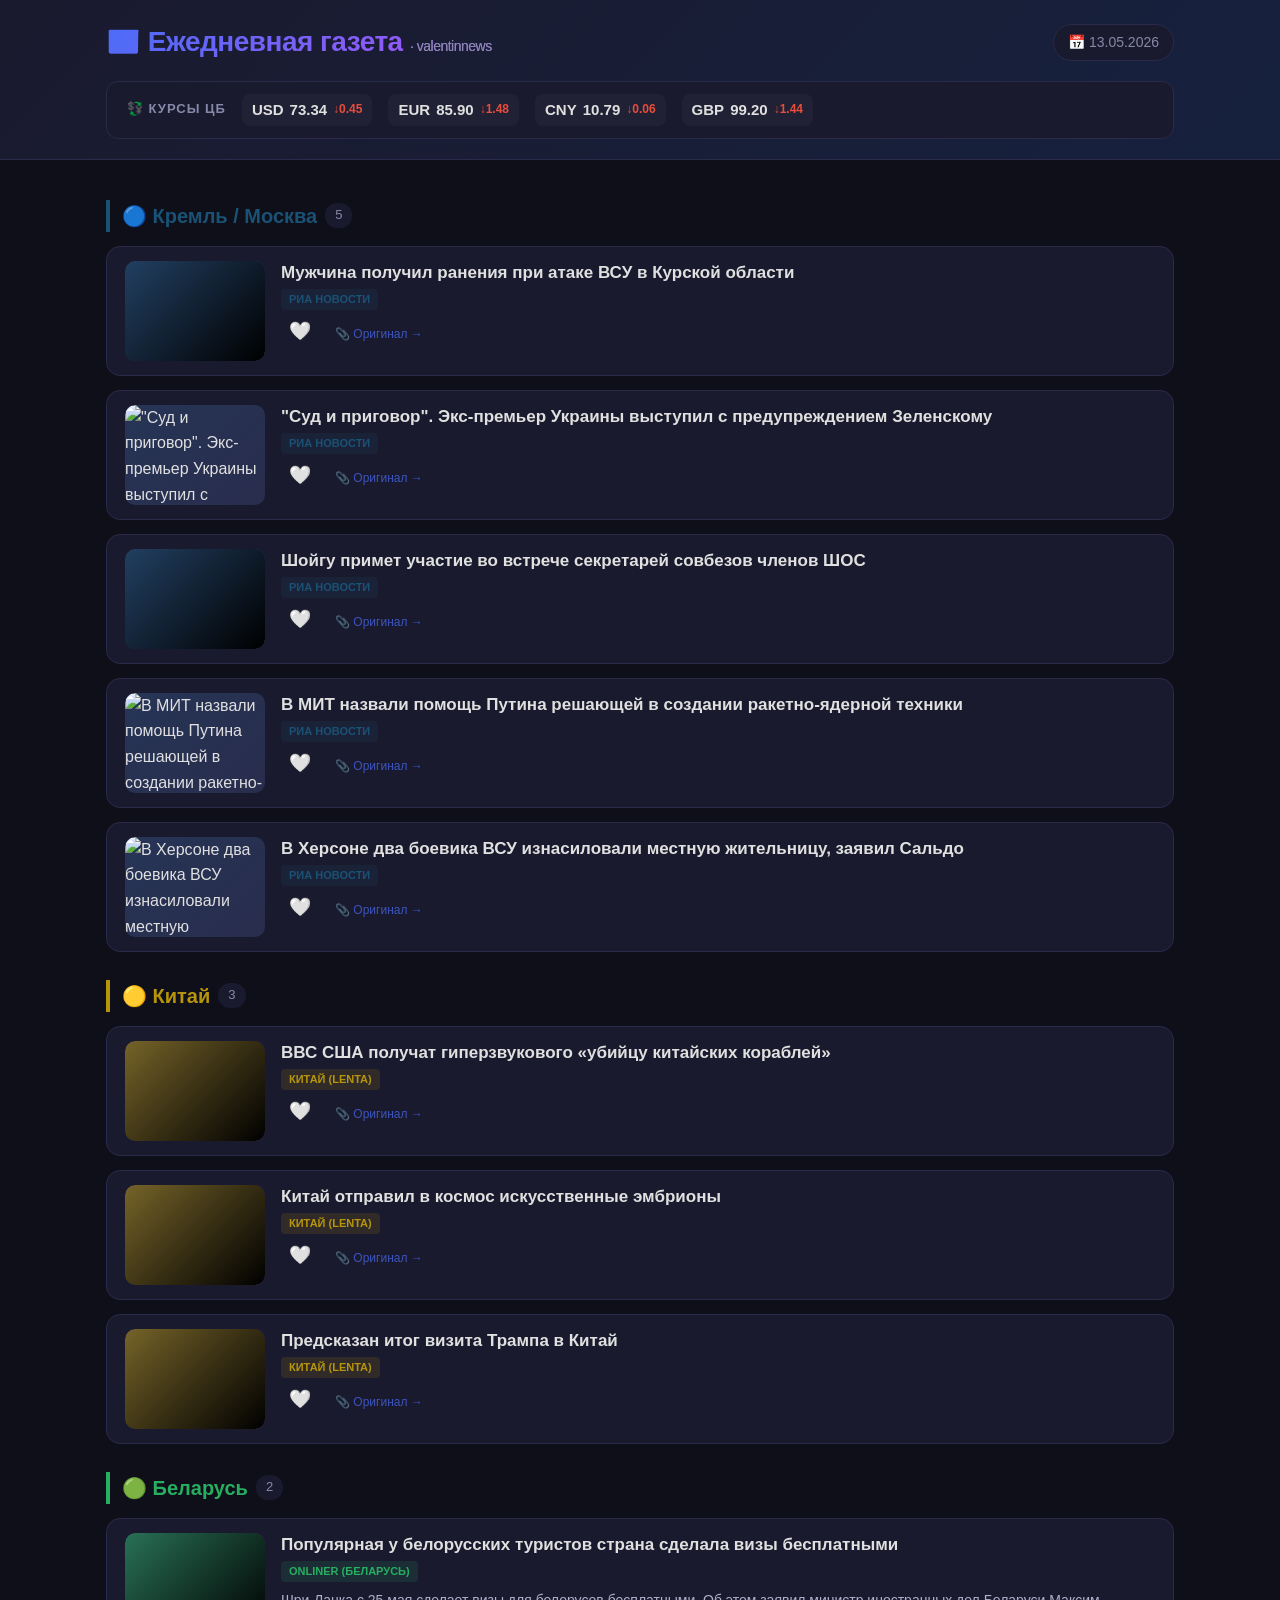
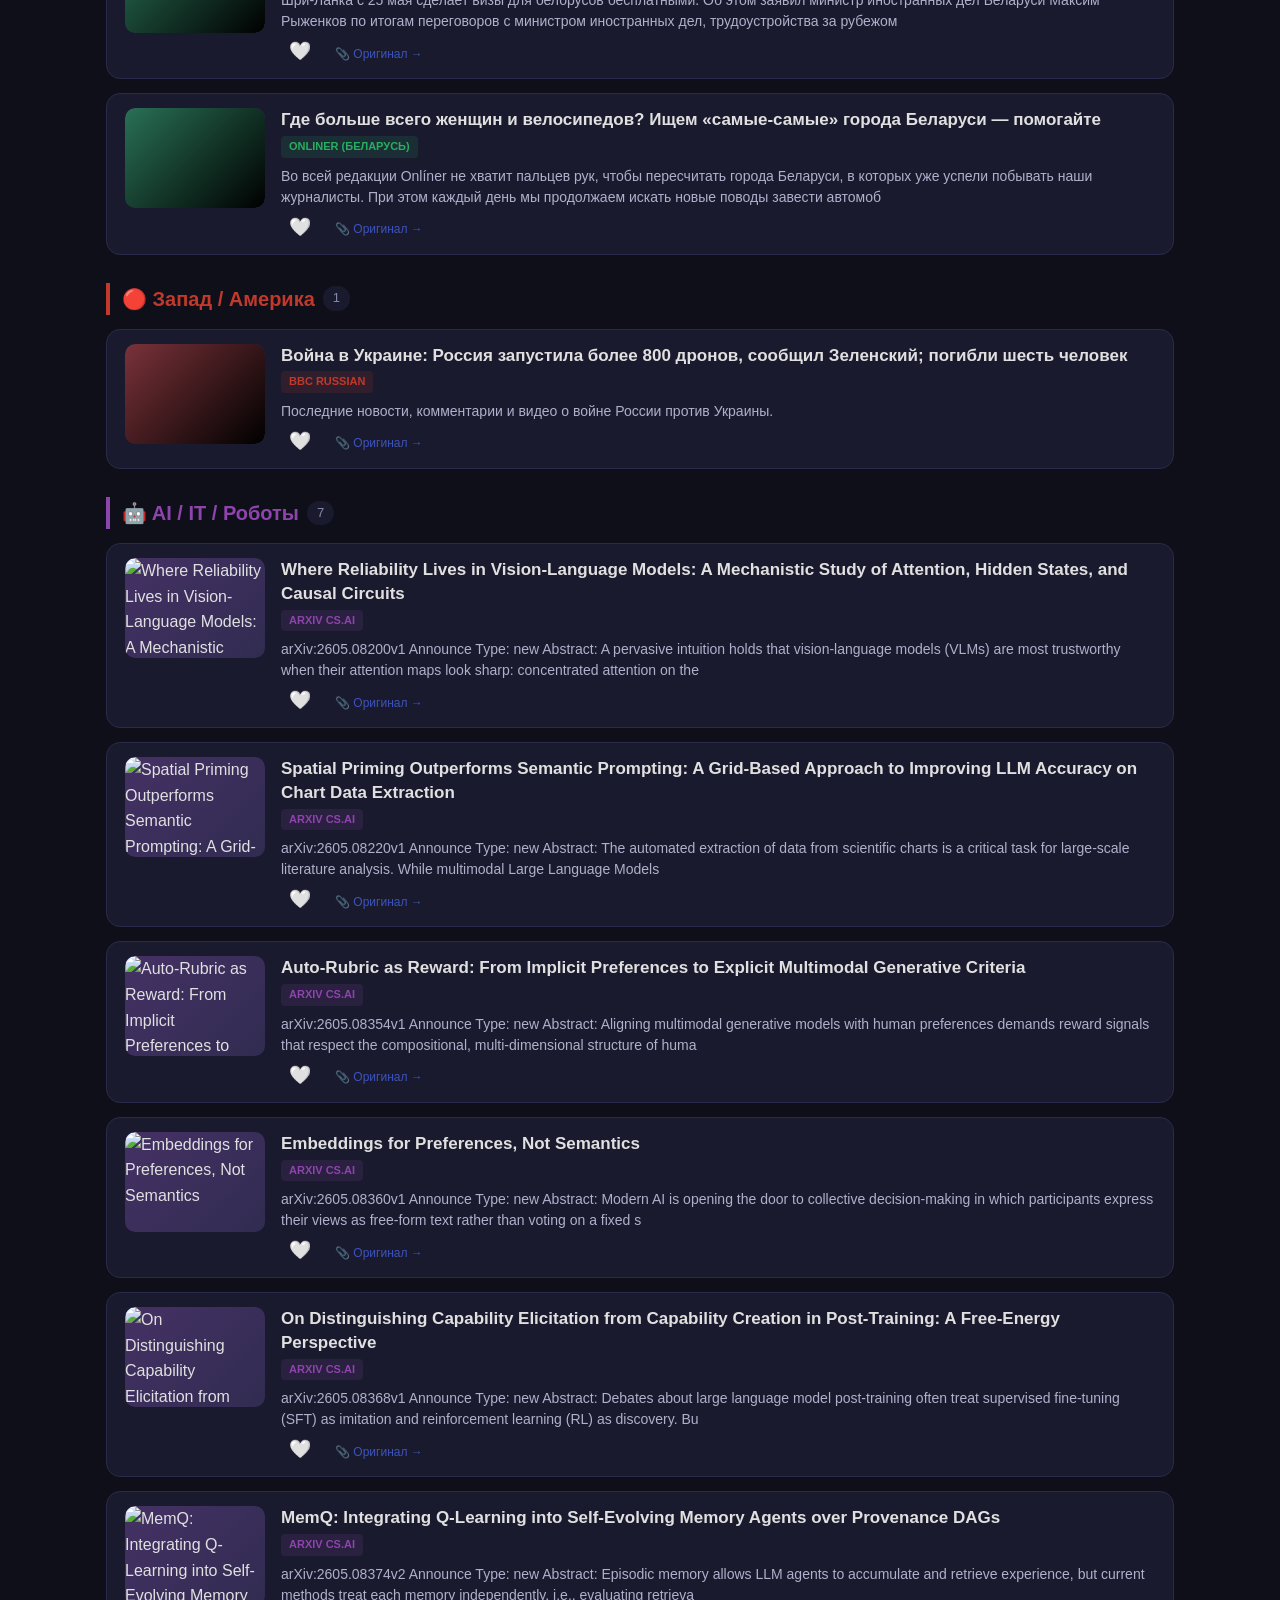
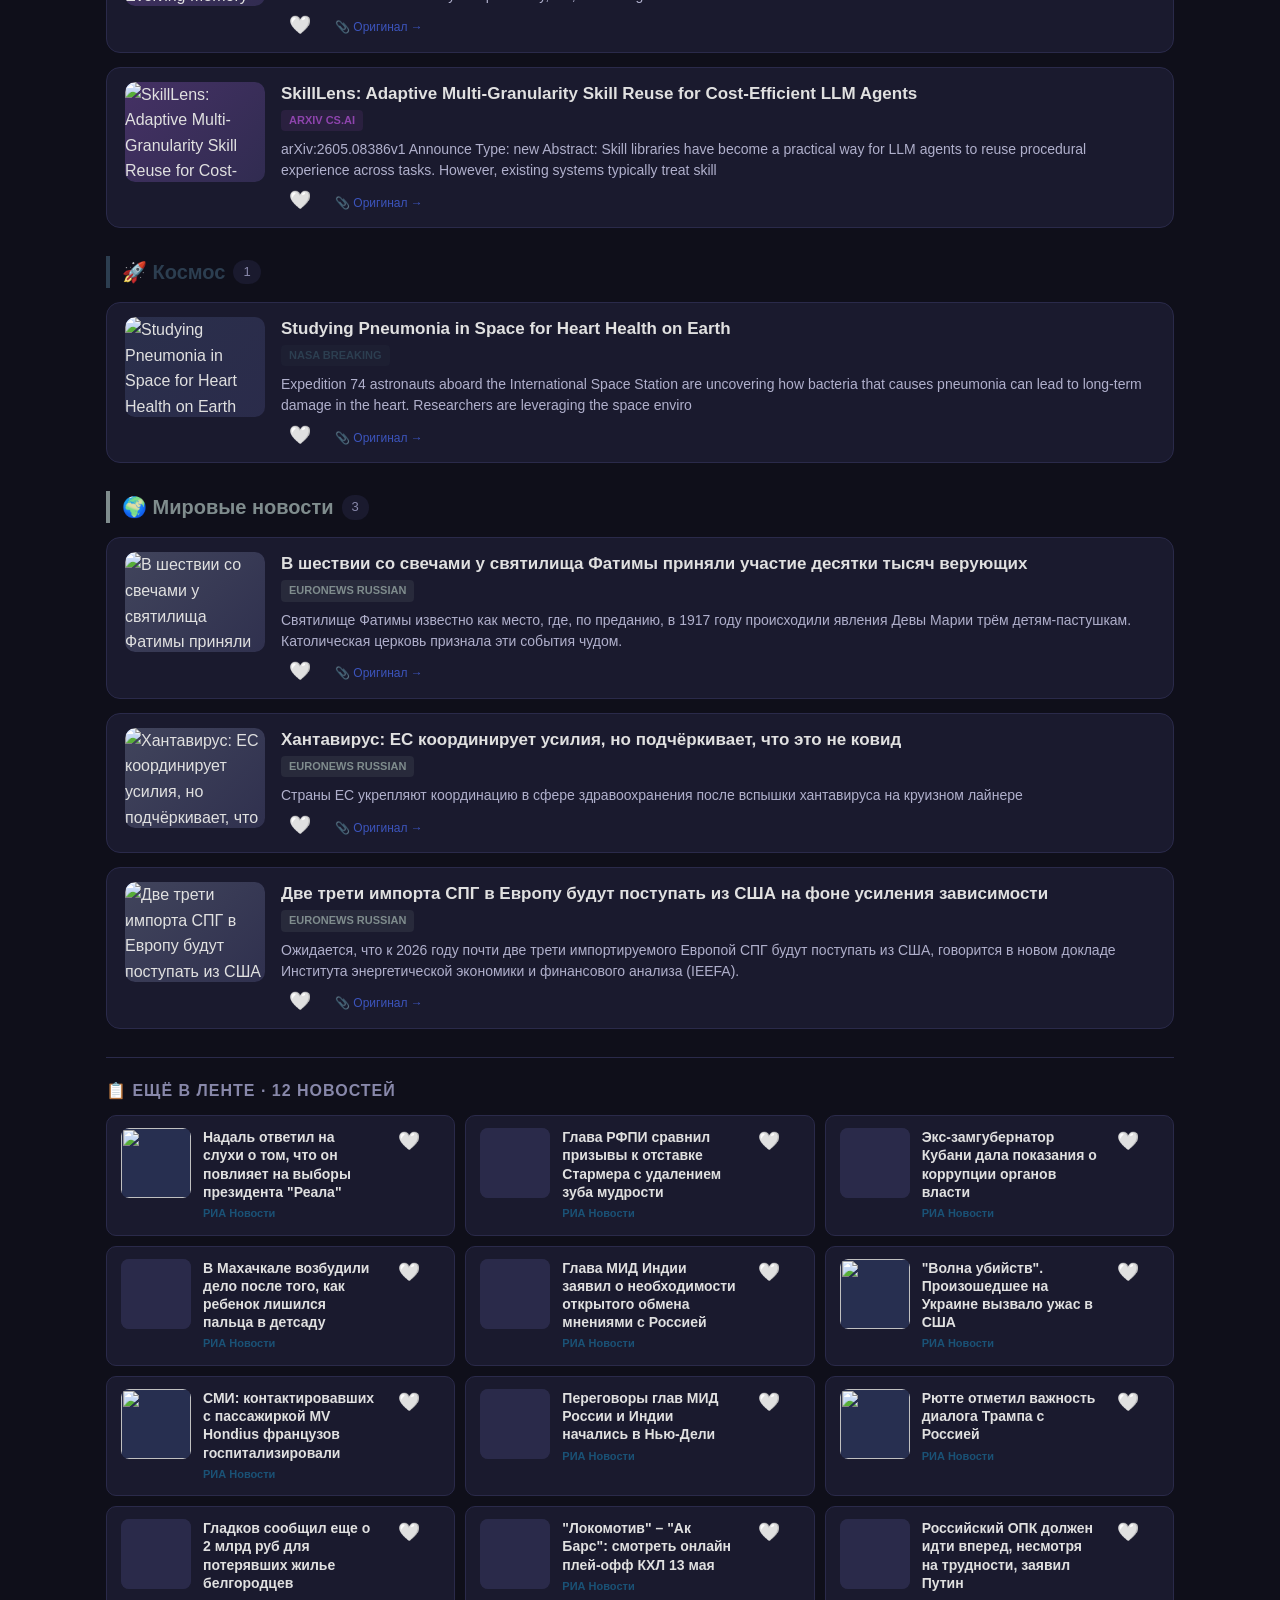
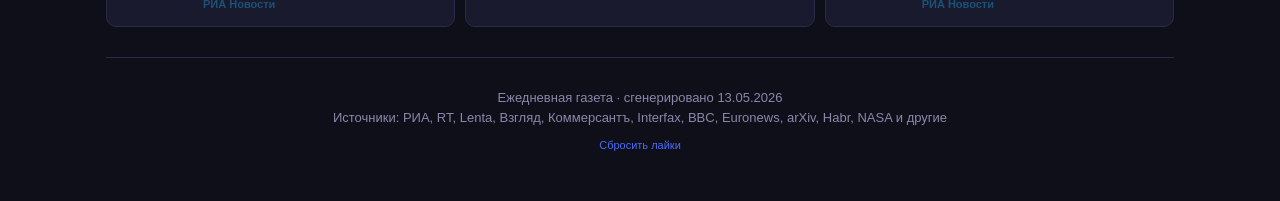
==== commit d6be2d4f: "Resolve index.html merge conflict (keep remote)" ====
--- a/index.html
+++ b/index.html
@@ -3,7 +3,7 @@
 <head>
     <meta charset="UTF-8">
     <meta name="viewport" content="width=device-width, initial-scale=1.0">
-    <title>Ежедневная газета — 14.05.2026</title>
+    <title>Ежедневная газета — 13.05.2026</title>
     <meta name="robots" content="noindex, nofollow">
     <style>
         :root {
@@ -128,12 +128,6 @@
         .currency-item.up .currency-change { color: #2ecc71; }
         .currency-item.down .currency-change { color: #e74c3c; }
         
-        /* Market bar spacing */
-        .market-bar {
-            margin-top: 8px;
-        }
-        
-        
         /* Category Section */
         .category-section {
             margin-bottom: 28px;
@@ -198,17 +192,6 @@
             object-fit: cover;
         }
         
-        .article-curated-image.article-noimage {
-            display: flex;
-            align-items: center;
-            justify-content: center;
-        }
-        
-        .noimage-icon {
-            font-size: 32px;
-            opacity: 0.5;
-        }
-        
         .article-curated-content {
             flex: 1;
             min-width: 0;
@@ -228,13 +211,6 @@
         
         .article-curated-title a:hover {
             color: var(--accent);
-        }
-        
-        .article-title-original {
-            font-size: 12px;
-            color: var(--text-muted);
-            font-weight: 400;
-            margin-top: 2px;
         }
         
         .article-meta {
@@ -451,7 +427,7 @@
                 <div class="site-title">
                     📰 Ежедневная газета <small>· valentinnews</small>
                 </div>
-                <div class="date-badge">📅 14.05.2026</div>
+                <div class="date-badge">📅 13.05.2026</div>
             </div>
             
             <div class="currency-bar">
@@ -478,21 +454,6 @@
                 <span class="currency-change">↓1.44</span>
             </div>
             </div>
-            
-            <div class="currency-bar market-bar">
-                <span class="currency-label">📊 Рынки</span>
-                
-            <div class="currency-item up">
-                <span class="currency-code">🛢️</span>
-                <span class="currency-value">$105.35</span>
-                <span class="currency-change">↑$1.14</span>
-            </div>
-            <div class="currency-item up">
-                <span class="currency-code">📈</span>
-                <span class="currency-value">$402.62</span>
-                <span class="currency-change">↑$4.58</span>
-            </div>
-            </div>
         </div>
     </header>
     
@@ -506,104 +467,104 @@
             <div class="article-curated">
                 <div class="article-curated-main">
                     <div class="article-curated-image">
-                        <div class="article-curated-image" style="background:linear-gradient(135deg,#1a527688,#000)"><img src="https://cdnn21.img.ria.ru/images/15142/21/151422133_0:28:512:316_650x0_80_0_0_c402f172d79a4f69cd414b98acace7a4.jpg" alt="ВС России ударили по заводу под Киевом, где ремонтируют истребители F-16" loading="lazy" onerror="this.style.display='none'" crossorigin="anonymous"></div>
-                    </div>
-                    <div class="article-curated-content">
-                        <div class="article-curated-title">
-                            <a href="https://ria.ru/20260514/udar-2092387822.html" target="_blank" rel="noopener">ВС России ударили по заводу под Киевом, где ремонтируют истребители F-16</a>
+                        <div class="article-curated-image" style="background:linear-gradient(135deg,#1a527688,#000)"><img src="https://cdnn21.img.ria.ru/images/07e8/04/06/1938272634_170:635:1320:1282_650x0_80_0_0_4a2e04249f616635fa34a2c68fb13187.jpg" alt="Мужчина получил ранения при атаке ВСУ в Курской области" loading="lazy" onerror="this.style.display='none'"></div>
+                    </div>
+                    <div class="article-curated-content">
+                        <div class="article-curated-title">
+                            <a href="https://ria.ru/20260513/ataka-2092294188.html" target="_blank" rel="noopener">Мужчина получил ранения при атаке ВСУ в Курской области</a>
                         </div>
                         <div class="article-meta">
                             <span class="article-source" style="background:#1a527622;color:#1a5276">РИА Новости</span>
-                            ⭐ редакторский
-                        </div>
-                        <div class="article-summary"><span class="ai-badge">AI</span>ВС России нанесли удар по заводу под Киевом, где ремонтируют истребители F-16. Источник: РИА Новости</div>
-                        <div class="article-actions">
-                            <button class="like-btn" data-key="d509d989" title="Нравится">🤍</button>
-                            <a href="https://ria.ru/20260514/udar-2092387822.html" target="_blank" rel="noopener" class="article-original">📎 Оригинал →</a>
-                        </div>
-                    </div>
-                </div>
-            </div>
-            <div class="article-curated">
-                <div class="article-curated-main">
-                    <div class="article-curated-image">
-                        <div class="article-curated-image article-noimage" style="background:linear-gradient(135deg,#1a527633,#1a527611)"><div class="noimage-icon">📰</div></div>
-                    </div>
-                    <div class="article-curated-content">
-                        <div class="article-curated-title">
-                            <a href="https://ria.ru/20260514/ovchinskiy-2092326858.html" target="_blank" rel="noopener">Овчинский: озелененные террасы украсят жилой квартал в Покровском-Стрешневе</a>
+                            
+                        </div>
+                        
+                        <div class="article-actions">
+                            <button class="like-btn" data-key="9f7e437a" title="Нравится">🤍</button>
+                            <a href="https://ria.ru/20260513/ataka-2092294188.html" target="_blank" rel="noopener" class="article-original">📎 Оригинал →</a>
+                        </div>
+                    </div>
+                </div>
+            </div>
+            <div class="article-curated">
+                <div class="article-curated-main">
+                    <div class="article-curated-image">
+                        <div class="article-curated-image" style="background:linear-gradient(135deg,#1a527644,#1a527611)"><img src="https://picsum.photos/seed/18b9ac17761506bb/600/400" alt="&quot;Суд и приговор&quot;. Экс-премьер Украины выступил с предупреждением Зеленскому" loading="lazy"></div>
+                    </div>
+                    <div class="article-curated-content">
+                        <div class="article-curated-title">
+                            <a href="https://ria.ru/20260513/ukraina-2092293982.html" target="_blank" rel="noopener">&quot;Суд и приговор&quot;. Экс-премьер Украины выступил с предупреждением Зеленскому</a>
                         </div>
                         <div class="article-meta">
                             <span class="article-source" style="background:#1a527622;color:#1a5276">РИА Новости</span>
-                            ⭐ редакторский
-                        </div>
-                        <div class="article-summary"><span class="ai-badge">AI</span>Овчинский: озелененные террасы украсят жилой квартал в Покровском-Стрешневе. Источник: РИА Новости</div>
-                        <div class="article-actions">
-                            <button class="like-btn" data-key="37655af7" title="Нравится">🤍</button>
-                            <a href="https://ria.ru/20260514/ovchinskiy-2092326858.html" target="_blank" rel="noopener" class="article-original">📎 Оригинал →</a>
-                        </div>
-                    </div>
-                </div>
-            </div>
-            <div class="article-curated">
-                <div class="article-curated-main">
-                    <div class="article-curated-image">
-                        <div class="article-curated-image" style="background:linear-gradient(135deg,#1a527688,#000)"><img src="https://cdnn21.img.ria.ru/images/23569/71/235697178_0:75:800:525_650x0_80_0_0_79d6f13a6cd2b1a872cdc6bb99704df3.jpg" alt="СМИ: США одобрили продажу чипов H200 десяти китайским компаниям" loading="lazy" onerror="this.style.display='none'" crossorigin="anonymous"></div>
-                    </div>
-                    <div class="article-curated-content">
-                        <div class="article-curated-title">
-                            <a href="https://ria.ru/20260514/ssha-2092387485.html" target="_blank" rel="noopener">СМИ: США одобрили продажу чипов H200 десяти китайским компаниям</a>
+                            
+                        </div>
+                        
+                        <div class="article-actions">
+                            <button class="like-btn" data-key="3e5a9fb2" title="Нравится">🤍</button>
+                            <a href="https://ria.ru/20260513/ukraina-2092293982.html" target="_blank" rel="noopener" class="article-original">📎 Оригинал →</a>
+                        </div>
+                    </div>
+                </div>
+            </div>
+            <div class="article-curated">
+                <div class="article-curated-main">
+                    <div class="article-curated-image">
+                        <div class="article-curated-image" style="background:linear-gradient(135deg,#1a527688,#000)"><img src="https://cdnn21.img.ria.ru/images/07ea/05/0d/2092294167_0:142:3096:1884_650x0_80_0_0_1a9205fda5285cf1a0a562cae4513b5f.jpg" alt="Шойгу примет участие во встрече секретарей совбезов членов ШОС" loading="lazy" onerror="this.style.display='none'"></div>
+                    </div>
+                    <div class="article-curated-content">
+                        <div class="article-curated-title">
+                            <a href="https://ria.ru/20260513/shoygu-2092293847.html" target="_blank" rel="noopener">Шойгу примет участие во встрече секретарей совбезов членов ШОС</a>
                         </div>
                         <div class="article-meta">
                             <span class="article-source" style="background:#1a527622;color:#1a5276">РИА Новости</span>
-                            ⭐ редакторский
-                        </div>
-                        <div class="article-summary"><span class="ai-badge">AI</span>СМИ: США одобрили продажу чипов H200 десяти китайским компаниям. Источник: РИА Новости</div>
-                        <div class="article-actions">
-                            <button class="like-btn" data-key="f6c18382" title="Нравится">🤍</button>
-                            <a href="https://ria.ru/20260514/ssha-2092387485.html" target="_blank" rel="noopener" class="article-original">📎 Оригинал →</a>
-                        </div>
-                    </div>
-                </div>
-            </div>
-            <div class="article-curated">
-                <div class="article-curated-main">
-                    <div class="article-curated-image">
-                        <div class="article-curated-image" style="background:linear-gradient(135deg,#1a527688,#000)"><img src="https://mf.b37mrtl.ru/russian/images/2026.05/thumbnail/6a05738602e8bd39db668c01.jpg" alt="Данные с телефонов пленных ВСУ помогли уничтожить укрепления в Новопавловке" loading="lazy" onerror="this.style.display='none'" crossorigin="anonymous"></div>
-                    </div>
-                    <div class="article-curated-content">
-                        <div class="article-curated-title">
-                            <a href="https://russian.rt.com/ussr/news/1631699-vsu-telefony-ukrepleniya?utm_source=rss&amp;utm_medium=rss&amp;utm_campaign=RSS" target="_blank" rel="noopener">Данные с телефонов пленных ВСУ помогли уничтожить укрепления в Новопавловке</a>
-                        </div>
-                        <div class="article-meta">
-                            <span class="article-source" style="background:#1a527622;color:#1a5276">RT на русском</span>
-                            ⭐ редакторский
-                        </div>
-                        <div class="article-summary"><span class="ai-badge">AI</span>Данные с телефонов пленных ВСУ помогли уничтожить укрепления в Новопавловке. Источник: RT на русском</div>
-                        <div class="article-actions">
-                            <button class="like-btn" data-key="48287236" title="Нравится">🤍</button>
-                            <a href="https://russian.rt.com/ussr/news/1631699-vsu-telefony-ukrepleniya?utm_source=rss&amp;utm_medium=rss&amp;utm_campaign=RSS" target="_blank" rel="noopener" class="article-original">📎 Оригинал →</a>
-                        </div>
-                    </div>
-                </div>
-            </div>
-            <div class="article-curated">
-                <div class="article-curated-main">
-                    <div class="article-curated-image">
-                        <div class="article-curated-image" style="background:linear-gradient(135deg,#1a527688,#000)"><img src="https://mf.b37mrtl.ru/russian/images/2026.05/thumbnail/6a05733802e8bd442b02c7f7.png" alt="В ФСБ заявили о задержании двух жителей Крыма за передачу данных Киеву" loading="lazy" onerror="this.style.display='none'" crossorigin="anonymous"></div>
-                    </div>
-                    <div class="article-curated-content">
-                        <div class="article-curated-title">
-                            <a href="https://russian.rt.com/russia/news/1631697-fsb-zaderzhanie-shpiony-krym?utm_source=rss&amp;utm_medium=rss&amp;utm_campaign=RSS" target="_blank" rel="noopener">В ФСБ заявили о задержании двух жителей Крыма за передачу данных Киеву</a>
-                        </div>
-                        <div class="article-meta">
-                            <span class="article-source" style="background:#1a527622;color:#1a5276">RT на русском</span>
-                            ⭐ редакторский
-                        </div>
-                        <div class="article-summary"><span class="ai-badge">AI</span>В ФСБ заявили о задержании двух жителей Крыма за передачу данных Киеву. Источник: RT на русском</div>
-                        <div class="article-actions">
-                            <button class="like-btn" data-key="b6267705" title="Нравится">🤍</button>
-                            <a href="https://russian.rt.com/russia/news/1631697-fsb-zaderzhanie-shpiony-krym?utm_source=rss&amp;utm_medium=rss&amp;utm_campaign=RSS" target="_blank" rel="noopener" class="article-original">📎 Оригинал →</a>
+                            
+                        </div>
+                        
+                        <div class="article-actions">
+                            <button class="like-btn" data-key="81c8df86" title="Нравится">🤍</button>
+                            <a href="https://ria.ru/20260513/shoygu-2092293847.html" target="_blank" rel="noopener" class="article-original">📎 Оригинал →</a>
+                        </div>
+                    </div>
+                </div>
+            </div>
+            <div class="article-curated">
+                <div class="article-curated-main">
+                    <div class="article-curated-image">
+                        <div class="article-curated-image" style="background:linear-gradient(135deg,#1a527644,#1a527611)"><img src="https://picsum.photos/seed/0c1ca16c51f65876/600/400" alt="В МИТ назвали помощь Путина решающей в создании ракетно-ядерной техники" loading="lazy"></div>
+                    </div>
+                    <div class="article-curated-content">
+                        <div class="article-curated-title">
+                            <a href="https://ria.ru/20260513/putin-2092293693.html" target="_blank" rel="noopener">В МИТ назвали помощь Путина решающей в создании ракетно-ядерной техники</a>
+                        </div>
+                        <div class="article-meta">
+                            <span class="article-source" style="background:#1a527622;color:#1a5276">РИА Новости</span>
+                            
+                        </div>
+                        
+                        <div class="article-actions">
+                            <button class="like-btn" data-key="0a49aac1" title="Нравится">🤍</button>
+                            <a href="https://ria.ru/20260513/putin-2092293693.html" target="_blank" rel="noopener" class="article-original">📎 Оригинал →</a>
+                        </div>
+                    </div>
+                </div>
+            </div>
+            <div class="article-curated">
+                <div class="article-curated-main">
+                    <div class="article-curated-image">
+                        <div class="article-curated-image" style="background:linear-gradient(135deg,#1a527644,#1a527611)"><img src="https://picsum.photos/seed/f61c1ed95ac5efa3/600/400" alt="В Херсоне два боевика ВСУ изнасиловали местную жительницу, заявил Сальдо" loading="lazy"></div>
+                    </div>
+                    <div class="article-curated-content">
+                        <div class="article-curated-title">
+                            <a href="https://ria.ru/20260513/herson-2092293518.html" target="_blank" rel="noopener">В Херсоне два боевика ВСУ изнасиловали местную жительницу, заявил Сальдо</a>
+                        </div>
+                        <div class="article-meta">
+                            <span class="article-source" style="background:#1a527622;color:#1a5276">РИА Новости</span>
+                            
+                        </div>
+                        
+                        <div class="article-actions">
+                            <button class="like-btn" data-key="eda983bf" title="Нравится">🤍</button>
+                            <a href="https://ria.ru/20260513/herson-2092293518.html" target="_blank" rel="noopener" class="article-original">📎 Оригинал →</a>
                         </div>
                     </div>
                 </div>
@@ -618,62 +579,62 @@
             <div class="article-curated">
                 <div class="article-curated-main">
                     <div class="article-curated-image">
-                        <div class="article-curated-image article-noimage" style="background:linear-gradient(135deg,#b7950b33,#b7950b11)"><div class="noimage-icon">📰</div></div>
-                    </div>
-                    <div class="article-curated-content">
-                        <div class="article-curated-title">
-                            <a href="http://world.people.com.cn/n1/2025/0605/c1002-40494887.html" target="_blank" rel="noopener">Отчет Федеральной резервной системы: экономическая неопределенность в США остается высокой</a><div class="article-title-original">美联储“褐皮书”：美国经济不确定性居高位　关税推高物价</div>
-                        </div>
-                        <div class="article-meta">
-                            <span class="article-source" style="background:#b7950b22;color:#b7950b">人民网国际 (кит.)</span> <span class="trans-badge">🌐 с китайского</span>
-                            ⭐ редакторский
-                        </div>
-                        <div class="article-summary"><span class="ai-badge">AI</span>Отчет Федеральной резервной системы показал, что экономическая неопределенность в США остается высокой, а тарифы способствуют росту цен. Источник: 人民网国际</div>
-                        <div class="article-actions">
-                            <button class="like-btn" data-key="eacc4011" title="Нравится">🤍</button>
-                            <a href="http://world.people.com.cn/n1/2025/0605/c1002-40494887.html" target="_blank" rel="noopener" class="article-original">📎 Оригинал →</a>
-                        </div>
-                    </div>
-                </div>
-            </div>
-            <div class="article-curated">
-                <div class="article-curated-main">
-                    <div class="article-curated-image">
-                        <div class="article-curated-image article-noimage" style="background:linear-gradient(135deg,#b7950b33,#b7950b11)"><div class="noimage-icon">📰</div></div>
-                    </div>
-                    <div class="article-curated-content">
-                        <div class="article-curated-title">
-                            <a href="http://world.people.com.cn/n1/2025/0605/c1002-40494861.html" target="_blank" rel="noopener">Министерство коммерции: Китай одобрит экспорт редкоземельных элементов в соответствии с правилами</a><div class="article-title-original">商务部：中方对合规稀土出口许可申请将予以批准</div>
-                        </div>
-                        <div class="article-meta">
-                            <span class="article-source" style="background:#b7950b22;color:#b7950b">人民网国际 (кит.)</span> <span class="trans-badge">🌐 с китайского</span>
-                            ⭐ редакторский
-                        </div>
-                        <div class="article-summary"><span class="ai-badge">AI</span>Министерство коммерции Китая заявило, что страна одобрит экспорт редкоземельных элементов в соответствии с правилами. Источник: 人民网国际</div>
-                        <div class="article-actions">
-                            <button class="like-btn" data-key="77fefedb" title="Нравится">🤍</button>
-                            <a href="http://world.people.com.cn/n1/2025/0605/c1002-40494861.html" target="_blank" rel="noopener" class="article-original">📎 Оригинал →</a>
-                        </div>
-                    </div>
-                </div>
-            </div>
-            <div class="article-curated">
-                <div class="article-curated-main">
-                    <div class="article-curated-image">
-                        <div class="article-curated-image article-noimage" style="background:linear-gradient(135deg,#b7950b33,#b7950b11)"><div class="noimage-icon">📰</div></div>
-                    </div>
-                    <div class="article-curated-content">
-                        <div class="article-curated-title">
-                            <a href="http://world.people.com.cn/n1/2025/0605/c1002-40494859.html" target="_blank" rel="noopener">МИД: Китай готов продолжать сотрудничество по защите окружающей среды</a><div class="article-title-original">外交部：中国愿继续与各方一道推动共建清洁、美丽、可持续的世界</div>
-                        </div>
-                        <div class="article-meta">
-                            <span class="article-source" style="background:#b7950b22;color:#b7950b">人民网国际 (кит.)</span> <span class="trans-badge">🌐 с китайского</span>
-                            ⭐ редакторский
-                        </div>
-                        <div class="article-summary"><span class="ai-badge">AI</span>Министерство иностранных дел Китая заявило, что страна готова продолжать сотрудничество по защите окружающей среды и продвигать зеленое развитие. Источник: 人民网国际</div>
-                        <div class="article-actions">
-                            <button class="like-btn" data-key="6b509eb2" title="Нравится">🤍</button>
-                            <a href="http://world.people.com.cn/n1/2025/0605/c1002-40494859.html" target="_blank" rel="noopener" class="article-original">📎 Оригинал →</a>
+                        <div class="article-curated-image" style="background:linear-gradient(135deg,#b7950b88,#000)"><img src="https://icdn.lenta.ru/images/2026/05/13/13/20260513134126306/pic_98c140254a297b7dbec75d21a746cc39.jpg" alt="ВВС США получат гиперзвукового «убийцу китайских кораблей»" loading="lazy" onerror="this.style.display='none'"></div>
+                    </div>
+                    <div class="article-curated-content">
+                        <div class="article-curated-title">
+                            <a href="https://lenta.ru/news/2026/05/13/vvs-ssha-poluchat-giperzvukovogo-ubiytsu-kitayskih-korabley/" target="_blank" rel="noopener">ВВС США получат гиперзвукового «убийцу китайских кораблей»</a>
+                        </div>
+                        <div class="article-meta">
+                            <span class="article-source" style="background:#b7950b22;color:#b7950b">Китай (Lenta)</span>
+                            
+                        </div>
+                        
+                        <div class="article-actions">
+                            <button class="like-btn" data-key="a2837461" title="Нравится">🤍</button>
+                            <a href="https://lenta.ru/news/2026/05/13/vvs-ssha-poluchat-giperzvukovogo-ubiytsu-kitayskih-korabley/" target="_blank" rel="noopener" class="article-original">📎 Оригинал →</a>
+                        </div>
+                    </div>
+                </div>
+            </div>
+            <div class="article-curated">
+                <div class="article-curated-main">
+                    <div class="article-curated-image">
+                        <div class="article-curated-image" style="background:linear-gradient(135deg,#b7950b88,#000)"><img src="https://icdn.lenta.ru/images/2026/05/13/18/20260513180339955/pic_6780040c4e672e3c5dc80d5fb624f4ba.jpg" alt="Китай отправил в космос искусственные эмбрионы" loading="lazy" onerror="this.style.display='none'"></div>
+                    </div>
+                    <div class="article-curated-content">
+                        <div class="article-curated-title">
+                            <a href="https://lenta.ru/news/2026/05/13/kitay-otpravil-v-kosmos-iskusstvennye-embriony/" target="_blank" rel="noopener">Китай отправил в космос искусственные эмбрионы</a>
+                        </div>
+                        <div class="article-meta">
+                            <span class="article-source" style="background:#b7950b22;color:#b7950b">Китай (Lenta)</span>
+                            
+                        </div>
+                        
+                        <div class="article-actions">
+                            <button class="like-btn" data-key="a652f978" title="Нравится">🤍</button>
+                            <a href="https://lenta.ru/news/2026/05/13/kitay-otpravil-v-kosmos-iskusstvennye-embriony/" target="_blank" rel="noopener" class="article-original">📎 Оригинал →</a>
+                        </div>
+                    </div>
+                </div>
+            </div>
+            <div class="article-curated">
+                <div class="article-curated-main">
+                    <div class="article-curated-image">
+                        <div class="article-curated-image" style="background:linear-gradient(135deg,#b7950b88,#000)"><img src="https://icdn.lenta.ru/images/2026/05/13/16/20260513164159938/pic_70745907ba47543a3a5bb866bd00abb1.jpg" alt="Предсказан итог визита Трампа в Китай" loading="lazy" onerror="this.style.display='none'"></div>
+                    </div>
+                    <div class="article-curated-content">
+                        <div class="article-curated-title">
+                            <a href="https://lenta.ru/news/2026/05/13/predskazan-itog-vizita-trampa-v-kitay/" target="_blank" rel="noopener">Предсказан итог визита Трампа в Китай</a>
+                        </div>
+                        <div class="article-meta">
+                            <span class="article-source" style="background:#b7950b22;color:#b7950b">Китай (Lenta)</span>
+                            
+                        </div>
+                        
+                        <div class="article-actions">
+                            <button class="like-btn" data-key="96fc9f41" title="Нравится">🤍</button>
+                            <a href="https://lenta.ru/news/2026/05/13/predskazan-itog-vizita-trampa-v-kitay/" target="_blank" rel="noopener" class="article-original">📎 Оригинал →</a>
                         </div>
                     </div>
                 </div>
@@ -688,41 +649,41 @@
             <div class="article-curated">
                 <div class="article-curated-main">
                     <div class="article-curated-image">
-                        <div class="article-curated-image" style="background:linear-gradient(135deg,#27ae6088,#000)"><img src="https://content.onliner.by/news/thumbnail/24032291a5fdb2e91e148abed6553318.jpg" alt="В Беларуси живет дикий кабан, который обожает Snickers" loading="lazy" onerror="this.style.display='none'" crossorigin="anonymous"></div>
-                    </div>
-                    <div class="article-curated-content">
-                        <div class="article-curated-title">
-                            <a href="https://people.onliner.by/2026/05/14/v-belarusi-zhivet-dikij-kaban-kotoryj-obozhaet-snickers" target="_blank" rel="noopener">В Беларуси живет дикий кабан, который обожает Snickers</a>
+                        <div class="article-curated-image" style="background:linear-gradient(135deg,#27ae6088,#000)"><img src="https://content.onliner.by/news/thumbnail/77928b7c249d0f8d61508a1e86177f5d.jpg" alt="Популярная у белорусских туристов страна сделала визы бесплатными" loading="lazy" onerror="this.style.display='none'"></div>
+                    </div>
+                    <div class="article-curated-content">
+                        <div class="article-curated-title">
+                            <a href="https://people.onliner.by/2026/05/13/shri-lanka-sdelaet-vizy-dlya-belorusov-besplatnymi" target="_blank" rel="noopener">Популярная у белорусских туристов страна сделала визы бесплатными</a>
                         </div>
                         <div class="article-meta">
                             <span class="article-source" style="background:#27ae6022;color:#27ae60">ONLINER (Беларусь)</span>
-                            ⭐ редакторский
-                        </div>
-                        <div class="article-summary"><span class="ai-badge">AI</span>В Беларуси живет дикий кабан, который любит Snickers и другие сладости. Источник: ONLINER</div>
-                        <div class="article-actions">
-                            <button class="like-btn" data-key="dfc5ef11" title="Нравится">🤍</button>
-                            <a href="https://people.onliner.by/2026/05/14/v-belarusi-zhivet-dikij-kaban-kotoryj-obozhaet-snickers" target="_blank" rel="noopener" class="article-original">📎 Оригинал →</a>
-                        </div>
-                    </div>
-                </div>
-            </div>
-            <div class="article-curated">
-                <div class="article-curated-main">
-                    <div class="article-curated-image">
-                        <div class="article-curated-image" style="background:linear-gradient(135deg,#27ae6088,#000)"><img src="https://content.onliner.by/news/thumbnail/a4f8eda5927f0887b4b65453de8955a9.jpg" alt="«Я до сих пор не могу в это поверить». Поговорили с мамой девочки, которая выпала с 5-го этажа" loading="lazy" onerror="this.style.display='none'" crossorigin="anonymous"></div>
-                    </div>
-                    <div class="article-curated-content">
-                        <div class="article-curated-title">
-                            <a href="https://people.onliner.by/2026/05/14/vypala-s-5-etazha" target="_blank" rel="noopener">«Я до сих пор не могу в это поверить». Поговорили с мамой девочки, которая выпала с 5-го этажа</a>
+                            
+                        </div>
+                        <div class="article-summary">Шри-Ланка с 25 мая сделает визы для белорусов бесплатными. Об этом заявил министр иностранных дел Беларуси Максим Рыженков по итогам переговоров с министром иностранных дел, трудоустройства за рубежом</div>
+                        <div class="article-actions">
+                            <button class="like-btn" data-key="817498fe" title="Нравится">🤍</button>
+                            <a href="https://people.onliner.by/2026/05/13/shri-lanka-sdelaet-vizy-dlya-belorusov-besplatnymi" target="_blank" rel="noopener" class="article-original">📎 Оригинал →</a>
+                        </div>
+                    </div>
+                </div>
+            </div>
+            <div class="article-curated">
+                <div class="article-curated-main">
+                    <div class="article-curated-image">
+                        <div class="article-curated-image" style="background:linear-gradient(135deg,#27ae6088,#000)"><img src="https://content.onliner.by/news/thumbnail/e7de3602331f8a71cb8a7deec7e35c8c.jpg" alt="Где больше всего женщин и велосипедов? Ищем «самые-самые» города Беларуси — помогайте" loading="lazy" onerror="this.style.display='none'"></div>
+                    </div>
+                    <div class="article-curated-content">
+                        <div class="article-curated-title">
+                            <a href="https://people.onliner.by/2026/05/13/samye-samye-goroda-belarusi" target="_blank" rel="noopener">Где больше всего женщин и велосипедов? Ищем «самые-самые» города Беларуси — помогайте</a>
                         </div>
                         <div class="article-meta">
                             <span class="article-source" style="background:#27ae6022;color:#27ae60">ONLINER (Беларусь)</span>
-                            ⭐ редакторский
-                        </div>
-                        <div class="article-summary"><span class="ai-badge">AI</span>Мама девочки, которая выпала с 5-го этажа, рассказала о трагедии. Источник: ONLINER</div>
-                        <div class="article-actions">
-                            <button class="like-btn" data-key="e4d8550c" title="Нравится">🤍</button>
-                            <a href="https://people.onliner.by/2026/05/14/vypala-s-5-etazha" target="_blank" rel="noopener" class="article-original">📎 Оригинал →</a>
+                            
+                        </div>
+                        <div class="article-summary">Во всей редакции Onlíner не хватит пальцев рук, чтобы пересчитать города Беларуси, в которых уже успели побывать наши журналисты. При этом каждый день мы продолжаем искать новые поводы завести автомоб</div>
+                        <div class="article-actions">
+                            <button class="like-btn" data-key="e32456c1" title="Нравится">🤍</button>
+                            <a href="https://people.onliner.by/2026/05/13/samye-samye-goroda-belarusi" target="_blank" rel="noopener" class="article-original">📎 Оригинал →</a>
                         </div>
                     </div>
                 </div>
@@ -737,20 +698,20 @@
             <div class="article-curated">
                 <div class="article-curated-main">
                     <div class="article-curated-image">
-                        <div class="article-curated-image" style="background:linear-gradient(135deg,#c0392b88,#000)"><img src="https://ichef.bbci.co.uk/ace/ws/240/cpsprodpb/f4bb/live/0c9ad1c0-4ec6-11f1-b04c-6fc5eccc6195.jpg" alt="Бывшего главу Офиса президента Украины Андрея Ермака арестовали по делу об отмывании денег" loading="lazy" onerror="this.style.display='none'" crossorigin="anonymous"></div>
-                    </div>
-                    <div class="article-curated-content">
-                        <div class="article-curated-title">
-                            <a href="https://www.bbc.com/russian/articles/c0526d236e3o?at_medium=RSS&amp;amp;at_campaign=rss" target="_blank" rel="noopener">Бывшего главу Офиса президента Украины Андрея Ермака арестовали по делу об отмывании денег</a>
+                        <div class="article-curated-image" style="background:linear-gradient(135deg,#c0392b88,#000)"><img src="https://ichef.bbci.co.uk/ace/standard/240/cpsprodpb/7a91/live/7ee54690-4edd-11f1-b55d-0f258dce1735.jpg" alt="Война в Украине: Россия запустила более 800 дронов, сообщил Зеленский; погибли шесть человек" loading="lazy" onerror="this.style.display='none'"></div>
+                    </div>
+                    <div class="article-curated-content">
+                        <div class="article-curated-title">
+                            <a href="https://www.bbc.co.uk/russian/live/cy52r3d960lt?at_medium=RSS&amp;amp;at_campaign=rss" target="_blank" rel="noopener">Война в Украине: Россия запустила более 800 дронов, сообщил Зеленский; погибли шесть человек</a>
                         </div>
                         <div class="article-meta">
                             <span class="article-source" style="background:#c0392b22;color:#c0392b">BBC Russian</span>
-                            ⭐ редакторский
-                        </div>
-                        <div class="article-summary"><span class="ai-badge">AI</span>Бывшего главу Офиса президента Украины Андрея Ермака арестовали по делу об отмывании денег через строительство элитного жилья под Киевом. Ему назначен залог в размере 140 млн гривен.</div>
-                        <div class="article-actions">
-                            <button class="like-btn" data-key="2b13d68c" title="Нравится">🤍</button>
-                            <a href="https://www.bbc.com/russian/articles/c0526d236e3o?at_medium=RSS&amp;amp;at_campaign=rss" target="_blank" rel="noopener" class="article-original">📎 Оригинал →</a>
+                            
+                        </div>
+                        <div class="article-summary">Последние новости, комментарии и видео о войне России против Украины.</div>
+                        <div class="article-actions">
+                            <button class="like-btn" data-key="e909b7a8" title="Нравится">🤍</button>
+                            <a href="https://www.bbc.co.uk/russian/live/cy52r3d960lt?at_medium=RSS&amp;amp;at_campaign=rss" target="_blank" rel="noopener" class="article-original">📎 Оригинал →</a>
                         </div>
                     </div>
                 </div>
@@ -759,257 +720,257 @@
         </div>
         <div class="category-section">
             <h2 class="category-header" style="border-left: 4px solid #8e44ad; padding-left: 12px; color: #8e44ad;">
-                🤖 AI / IT / Роботы <span class="count-badge">12</span>
+                🤖 AI / IT / Роботы <span class="count-badge">7</span>
             </h2>
             <div class="articles-curated">
             <div class="article-curated">
                 <div class="article-curated-main">
                     <div class="article-curated-image">
-                        <div class="article-curated-image article-noimage" style="background:linear-gradient(135deg,#8e44ad33,#8e44ad11)"><div class="noimage-icon">📰</div></div>
-                    </div>
-                    <div class="article-curated-content">
-                        <div class="article-curated-title">
-                            <a href="https://arxiv.org/abs/2605.12620" target="_blank" rel="noopener">Подумай дважды, действуй один раз: выбор действий с помощью верификатора для воплощенных агентов</a><div class="article-title-original">Think Twice, Act Once: Verifier-Guided Action Selection For Embodied Agents</div>
+                        <div class="article-curated-image" style="background:linear-gradient(135deg,#8e44ad44,#8e44ad11)"><img src="https://picsum.photos/seed/a7d796a407f71ac3/600/400" alt="Where Reliability Lives in Vision-Language Models: A Mechanistic Study of Attention, Hidden States, and Causal Circuits" loading="lazy"></div>
+                    </div>
+                    <div class="article-curated-content">
+                        <div class="article-curated-title">
+                            <a href="https://arxiv.org/abs/2605.08200" target="_blank" rel="noopener">Where Reliability Lives in Vision-Language Models: A Mechanistic Study of Attention, Hidden States, and Causal Circuits</a>
                         </div>
                         <div class="article-meta">
                             <span class="article-source" style="background:#8e44ad22;color:#8e44ad">arXiv cs.AI</span>
-                            ⭐ редакторский
-                        </div>
-                        <div class="article-summary"><span class="ai-badge">AI</span>Исследователи предложили новый подход к выбору действий для воплощенных агентов, основанный на использовании верификатора для оценки потенциальных действий.</div>
-                        <div class="article-actions">
-                            <button class="like-btn" data-key="a71bb99c" title="Нравится">🤍</button>
-                            <a href="https://arxiv.org/abs/2605.12620" target="_blank" rel="noopener" class="article-original">📎 Оригинал →</a>
-                        </div>
-                    </div>
-                </div>
-            </div>
-            <div class="article-curated">
-                <div class="article-curated-main">
-                    <div class="article-curated-image">
-                        <div class="article-curated-image article-noimage" style="background:linear-gradient(135deg,#8e44ad33,#8e44ad11)"><div class="noimage-icon">📰</div></div>
-                    </div>
-                    <div class="article-curated-content">
-                        <div class="article-curated-title">
-                            <a href="https://arxiv.org/abs/2605.12655" target="_blank" rel="noopener">Макро-действия на основе многомерного обучения с помощью отмены ценностей</a><div class="article-title-original">Macro-Action Based Multi-Agent Instruction Following through Value Cancellation</div>
+                            
+                        </div>
+                        <div class="article-summary">arXiv:2605.08200v1 Announce Type: new 
+Abstract: A pervasive intuition holds that vision-language models (VLMs) are most trustworthy when their attention maps look sharp: concentrated attention on the</div>
+                        <div class="article-actions">
+                            <button class="like-btn" data-key="a7b8fa7f" title="Нравится">🤍</button>
+                            <a href="https://arxiv.org/abs/2605.08200" target="_blank" rel="noopener" class="article-original">📎 Оригинал →</a>
+                        </div>
+                    </div>
+                </div>
+            </div>
+            <div class="article-curated">
+                <div class="article-curated-main">
+                    <div class="article-curated-image">
+                        <div class="article-curated-image" style="background:linear-gradient(135deg,#8e44ad44,#8e44ad11)"><img src="https://picsum.photos/seed/7708947dcb14be63/600/400" alt="Spatial Priming Outperforms Semantic Prompting: A Grid-Based Approach to Improving LLM Accuracy on Chart Data Extraction" loading="lazy"></div>
+                    </div>
+                    <div class="article-curated-content">
+                        <div class="article-curated-title">
+                            <a href="https://arxiv.org/abs/2605.08220" target="_blank" rel="noopener">Spatial Priming Outperforms Semantic Prompting: A Grid-Based Approach to Improving LLM Accuracy on Chart Data Extraction</a>
                         </div>
                         <div class="article-meta">
                             <span class="article-source" style="background:#8e44ad22;color:#8e44ad">arXiv cs.AI</span>
-                            ⭐ редакторский
-                        </div>
-                        <div class="article-summary"><span class="ai-badge">AI</span>Ученые разработали новый метод многомерного обучения с помощью отмены ценностей, который позволяет агентам лучше понимать и выполнять инструкции.</div>
-                        <div class="article-actions">
-                            <button class="like-btn" data-key="297b0312" title="Нравится">🤍</button>
-                            <a href="https://arxiv.org/abs/2605.12655" target="_blank" rel="noopener" class="article-original">📎 Оригинал →</a>
-                        </div>
-                    </div>
-                </div>
-            </div>
-            <div class="article-curated">
-                <div class="article-curated-main">
-                    <div class="article-curated-image">
-                        <div class="article-curated-image article-noimage" style="background:linear-gradient(135deg,#8e44ad33,#8e44ad11)"><div class="noimage-icon">📰</div></div>
-                    </div>
-                    <div class="article-curated-content">
-                        <div class="article-curated-title">
-                            <a href="https://arxiv.org/abs/2605.12673" target="_blank" rel="noopener">Мечтают ли андроиды о нарушении игры? Систематический аудит бенчмарков ИИ-агентов с помощью BenchJack</a><div class="article-title-original">Do Androids Dream of Breaking the Game? Systematically Auditing AI Agent Benchmarks with BenchJack</div>
+                            
+                        </div>
+                        <div class="article-summary">arXiv:2605.08220v1 Announce Type: new 
+Abstract: The automated extraction of data from scientific charts is a critical task for large-scale literature analysis. While multimodal Large Language Models </div>
+                        <div class="article-actions">
+                            <button class="like-btn" data-key="49928d3f" title="Нравится">🤍</button>
+                            <a href="https://arxiv.org/abs/2605.08220" target="_blank" rel="noopener" class="article-original">📎 Оригинал →</a>
+                        </div>
+                    </div>
+                </div>
+            </div>
+            <div class="article-curated">
+                <div class="article-curated-main">
+                    <div class="article-curated-image">
+                        <div class="article-curated-image" style="background:linear-gradient(135deg,#8e44ad44,#8e44ad11)"><img src="https://picsum.photos/seed/a726c2434025a048/600/400" alt="Auto-Rubric as Reward: From Implicit Preferences to Explicit Multimodal Generative Criteria" loading="lazy"></div>
+                    </div>
+                    <div class="article-curated-content">
+                        <div class="article-curated-title">
+                            <a href="https://arxiv.org/abs/2605.08354" target="_blank" rel="noopener">Auto-Rubric as Reward: From Implicit Preferences to Explicit Multimodal Generative Criteria</a>
                         </div>
                         <div class="article-meta">
                             <span class="article-source" style="background:#8e44ad22;color:#8e44ad">arXiv cs.AI</span>
-                            ⭐ редакторский
-                        </div>
-                        <div class="article-summary"><span class="ai-badge">AI</span>Исследователи предложили новый инструмент для аудита бенчмарков ИИ-агентов, который позволяет выявлять и исправлять ошибки в их работе.</div>
-                        <div class="article-actions">
-                            <button class="like-btn" data-key="6cdb39ac" title="Нравится">🤍</button>
-                            <a href="https://arxiv.org/abs/2605.12673" target="_blank" rel="noopener" class="article-original">📎 Оригинал →</a>
-                        </div>
-                    </div>
-                </div>
-            </div>
-            <div class="article-curated">
-                <div class="article-curated-main">
-                    <div class="article-curated-image">
-                        <div class="article-curated-image article-noimage" style="background:linear-gradient(135deg,#8e44ad33,#8e44ad11)"><div class="noimage-icon">📰</div></div>
-                    </div>
-                    <div class="article-curated-content">
-                        <div class="article-curated-title">
-                            <a href="https://arxiv.org/abs/2605.12674" target="_blank" rel="noopener">Раскрытие интерпретируемых режимов неисправностей моделей VLM</a><div class="article-title-original">Revealing Interpretable Failure Modes of VLMs</div>
+                            
+                        </div>
+                        <div class="article-summary">arXiv:2605.08354v1 Announce Type: new 
+Abstract: Aligning multimodal generative models with human preferences demands reward signals that respect the compositional, multi-dimensional structure of huma</div>
+                        <div class="article-actions">
+                            <button class="like-btn" data-key="5a402384" title="Нравится">🤍</button>
+                            <a href="https://arxiv.org/abs/2605.08354" target="_blank" rel="noopener" class="article-original">📎 Оригинал →</a>
+                        </div>
+                    </div>
+                </div>
+            </div>
+            <div class="article-curated">
+                <div class="article-curated-main">
+                    <div class="article-curated-image">
+                        <div class="article-curated-image" style="background:linear-gradient(135deg,#8e44ad44,#8e44ad11)"><img src="https://picsum.photos/seed/724e7710a843e60c/600/400" alt="Embeddings for Preferences, Not Semantics" loading="lazy"></div>
+                    </div>
+                    <div class="article-curated-content">
+                        <div class="article-curated-title">
+                            <a href="https://arxiv.org/abs/2605.08360" target="_blank" rel="noopener">Embeddings for Preferences, Not Semantics</a>
                         </div>
                         <div class="article-meta">
                             <span class="article-source" style="background:#8e44ad22;color:#8e44ad">arXiv cs.AI</span>
-                            ⭐ редакторский
-                        </div>
-                        <div class="article-summary"><span class="ai-badge">AI</span>Ученые разработали новый метод для выявления и анализа неисправностей моделей VLM, который может помочь улучшить их работу и безопасность.</div>
-                        <div class="article-actions">
-                            <button class="like-btn" data-key="deb1d47c" title="Нравится">🤍</button>
-                            <a href="https://arxiv.org/abs/2605.12674" target="_blank" rel="noopener" class="article-original">📎 Оригинал →</a>
-                        </div>
-                    </div>
-                </div>
-            </div>
-            <div class="article-curated">
-                <div class="article-curated-main">
-                    <div class="article-curated-image">
-                        <div class="article-curated-image article-noimage" style="background:linear-gradient(135deg,#8e44ad33,#8e44ad11)"><div class="noimage-icon">📰</div></div>
-                    </div>
-                    <div class="article-curated-content">
-                        <div class="article-curated-title">
-                            <a href="https://arxiv.org/abs/2605.12622" target="_blank" rel="noopener">Появление действий из потока намерений</a><div class="article-title-original">Action Emergence from Streaming Intent</div>
-                        </div>
-                        <div class="article-meta">
-                            <span class="article-source" style="background:#8e44ad22;color:#8e44ad">arXiv cs.RO</span>
-                            ⭐ редакторский
-                        </div>
-                        <div class="article-summary"><span class="ai-badge">AI</span>Исследователи предложили новый подход к генерации действий для автономных транспортных средств, основанный на использовании потока намерений.</div>
-                        <div class="article-actions">
-                            <button class="like-btn" data-key="42acf1cd" title="Нравится">🤍</button>
-                            <a href="https://arxiv.org/abs/2605.12622" target="_blank" rel="noopener" class="article-original">📎 Оригинал →</a>
-                        </div>
-                    </div>
-                </div>
-            </div>
-            <div class="article-curated">
-                <div class="article-curated-main">
-                    <div class="article-curated-image">
-                        <div class="article-curated-image article-noimage" style="background:linear-gradient(135deg,#8e44ad33,#8e44ad11)"><div class="noimage-icon">📰</div></div>
-                    </div>
-                    <div class="article-curated-content">
-                        <div class="article-curated-title">
-                            <a href="https://arxiv.org/abs/2605.12624" target="_blank" rel="noopener">MindVLA-U1: VLA превосходит VA с помощью унифицированной архитектуры потокового обработки для автономного вождения</a><div class="article-title-original">MindVLA-U1: VLA Beats VA with Unified Streaming Architecture for Autonomous Driving</div>
-                        </div>
-                        <div class="article-meta">
-                            <span class="article-source" style="background:#8e44ad22;color:#8e44ad">arXiv cs.RO</span>
-                            ⭐ редакторский
-                        </div>
-                        <div class="article-summary"><span class="ai-badge">AI</span>Ученые разработали новый алгоритм для автономного вождения, который использует унифицированную архитектуру потокового обработки и превосходит существующие методы.</div>
-                        <div class="article-actions">
-                            <button class="like-btn" data-key="7df783b2" title="Нравится">🤍</button>
-                            <a href="https://arxiv.org/abs/2605.12624" target="_blank" rel="noopener" class="article-original">📎 Оригинал →</a>
-                        </div>
-                    </div>
-                </div>
-            </div>
-            <div class="article-curated">
-                <div class="article-curated-main">
-                    <div class="article-curated-image">
-                        <div class="article-curated-image article-noimage" style="background:linear-gradient(135deg,#8e44ad33,#8e44ad11)"><div class="noimage-icon">📰</div></div>
-                    </div>
-                    <div class="article-curated-content">
-                        <div class="article-curated-title">
-                            <a href="https://arxiv.org/abs/2605.12625" target="_blank" rel="noopener">Намерения, усиливающие планирование-ориентированное обучение с помощью подкрепления</a><div class="article-title-original">Driving Intents Amplify Planning-Oriented Reinforcement Learning</div>
-                        </div>
-                        <div class="article-meta">
-                            <span class="article-source" style="background:#8e44ad22;color:#8e44ad">arXiv cs.RO</span>
-                            ⭐ редакторский
-                        </div>
-                        <div class="article-summary"><span class="ai-badge">AI</span>Исследователи предложили новый метод для улучшения планирования-ориентированного обучения с помощью подкрепления, который использует намерения для усиления процесса обучения.</div>
-                        <div class="article-actions">
-                            <button class="like-btn" data-key="d168d747" title="Нравится">🤍</button>
-                            <a href="https://arxiv.org/abs/2605.12625" target="_blank" rel="noopener" class="article-original">📎 Оригинал →</a>
-                        </div>
-                    </div>
-                </div>
-            </div>
-            <div class="article-curated">
-                <div class="article-curated-main">
-                    <div class="article-curated-image">
-                        <div class="article-curated-image article-noimage" style="background:linear-gradient(135deg,#8e44ad33,#8e44ad11)"><div class="noimage-icon">📰</div></div>
-                    </div>
-                    <div class="article-curated-content">
-                        <div class="article-curated-title">
-                            <a href="https://arxiv.org/abs/2605.12628" target="_blank" rel="noopener">Многошаговое обучение динамики пространства убеждений для риско-ориентированного управления</a><div class="article-title-original">Multistep Belief Space Dynamics Learning For Risk-Aware Control</div>
-                        </div>
-                        <div class="article-meta">
-                            <span class="article-source" style="background:#8e44ad22;color:#8e44ad">arXiv cs.RO</span>
-                            ⭐ редакторский
-                        </div>
-                        <div class="article-summary"><span class="ai-badge">AI</span>Ученые разработали новый метод для обучения динамики пространства убеждений, который может помочь улучшить риско-ориентированное управление в автономных транспортных средствах.</div>
-                        <div class="article-actions">
-                            <button class="like-btn" data-key="0966ce66" title="Нравится">🤍</button>
-                            <a href="https://arxiv.org/abs/2605.12628" target="_blank" rel="noopener" class="article-original">📎 Оригинал →</a>
-                        </div>
-                    </div>
-                </div>
-            </div>
-            <div class="article-curated">
-                <div class="article-curated-main">
-                    <div class="article-curated-image">
-                        <div class="article-curated-image" style="background:linear-gradient(135deg,#8e44ad88,#000)"><img src="https://habrastorage.org/getpro/habr/upload_files/c6b/588/757/c6b5887572de64cb0563cf561f34bf33.png" alt="Стартапер-неудачник, конкурент TikTok и 20 бутылок пива: кто сделал Kling. Досье SpeShu.AI" loading="lazy" onerror="this.style.display='none'" crossorigin="anonymous"></div>
-                    </div>
-                    <div class="article-curated-content">
-                        <div class="article-curated-title">
-                            <a href="https://habr.com/ru/companies/tsnis/articles/1034978/?utm_campaign=1034978&amp;amp;utm_source=habrahabr&amp;amp;utm_medium=rss" target="_blank" rel="noopener">Стартапер-неудачник, конкурент TikTok и 20 бутылок пива: кто сделал Kling. Досье SpeShu.AI</a>
-                        </div>
-                        <div class="article-meta">
-                            <span class="article-source" style="background:#8e44ad22;color:#8e44ad">Habr AI</span>
-                            ⭐ редакторский
-                        </div>
-                        <div class="article-summary"><span class="ai-badge">AI</span>Стартапер-неудачник, конкурент TikTok и 20 бутылок пива: кто сделал Kling, видеогенератор, который делал видео по 120 секунд в 1080p бесплатно для первых пользователей.</div>
-                        <div class="article-actions">
-                            <button class="like-btn" data-key="1eb6f6d3" title="Нравится">🤍</button>
-                            <a href="https://habr.com/ru/companies/tsnis/articles/1034978/?utm_campaign=1034978&amp;amp;utm_source=habrahabr&amp;amp;utm_medium=rss" target="_blank" rel="noopener" class="article-original">📎 Оригинал →</a>
-                        </div>
-                    </div>
-                </div>
-            </div>
-            <div class="article-curated">
-                <div class="article-curated-main">
-                    <div class="article-curated-image">
-                        <div class="article-curated-image" style="background:linear-gradient(135deg,#8e44ad88,#000)"><img src="https://habrastorage.org/getpro/habr/upload_files/b9f/10e/dab/b9f10edab86af7a37adccf4fdd74d7b5.jpg" alt="Шесть техник промптинга, которые работают в 2026 году" loading="lazy" onerror="this.style.display='none'" crossorigin="anonymous"></div>
-                    </div>
-                    <div class="article-curated-content">
-                        <div class="article-curated-title">
-                            <a href="https://habr.com/ru/companies/alpinadigital/articles/1034954/?utm_campaign=1034954&amp;amp;utm_source=habrahabr&amp;amp;utm_medium=rss" target="_blank" rel="noopener">Шесть техник промптинга, которые работают в 2026 году</a>
-                        </div>
-                        <div class="article-meta">
-                            <span class="article-source" style="background:#8e44ad22;color:#8e44ad">Habr AI</span>
-                            ⭐ редакторский
-                        </div>
-                        <div class="article-summary"><span class="ai-badge">AI</span>Шесть техник промптинга, которые работают в 2026 году, меняют корпоративное обучение, делая его более персонализированным и гибким с помощью ИИ-инструментов. Это делает корпоративные библиотеки снова актуальными для бизнеса.</div>
-                        <div class="article-actions">
-                            <button class="like-btn" data-key="e8a34c2a" title="Нравится">🤍</button>
-                            <a href="https://habr.com/ru/companies/alpinadigital/articles/1034954/?utm_campaign=1034954&amp;amp;utm_source=habrahabr&amp;amp;utm_medium=rss" target="_blank" rel="noopener" class="article-original">📎 Оригинал →</a>
-                        </div>
-                    </div>
-                </div>
-            </div>
-            <div class="article-curated">
-                <div class="article-curated-main">
-                    <div class="article-curated-image">
-                        <div class="article-curated-image" style="background:linear-gradient(135deg,#8e44ad88,#000)"><img src="https://habrastorage.org/getpro/habr/upload_files/a6e/305/cc3/a6e305cc3278b6b040121cf5b47f52de.png" alt="Вам не нужен OpenClaw" loading="lazy" onerror="this.style.display='none'" crossorigin="anonymous"></div>
-                    </div>
-                    <div class="article-curated-content">
-                        <div class="article-curated-title">
-                            <a href="https://habr.com/ru/articles/1029326/?utm_campaign=1029326&amp;amp;utm_source=habrahabr&amp;amp;utm_medium=rss" target="_blank" rel="noopener">Вам не нужен OpenClaw</a>
-                        </div>
-                        <div class="article-meta">
-                            <span class="article-source" style="background:#8e44ad22;color:#8e44ad">Habr AI</span>
-                            ⭐ редакторский
-                        </div>
-                        <div class="article-summary"><span class="ai-badge">AI</span>Автор статьи доказывает, что написать своего агента не сложнее, чем написать CRUD, и что не обязательно использовать OpenClaw для этого.</div>
-                        <div class="article-actions">
-                            <button class="like-btn" data-key="fa8e7501" title="Нравится">🤍</button>
-                            <a href="https://habr.com/ru/articles/1029326/?utm_campaign=1029326&amp;amp;utm_source=habrahabr&amp;amp;utm_medium=rss" target="_blank" rel="noopener" class="article-original">📎 Оригинал →</a>
-                        </div>
-                    </div>
-                </div>
-            </div>
-            <div class="article-curated">
-                <div class="article-curated-main">
-                    <div class="article-curated-image">
-                        <div class="article-curated-image" style="background:linear-gradient(135deg,#8e44ad88,#000)"><img src="https://habrastorage.org/getpro/habr/upload_files/f6f/114/64c/f6f11464c445eea1f15040fc6141ff1f.jpg" alt="CI/CD в эпоху агентов" loading="lazy" onerror="this.style.display='none'" crossorigin="anonymous"></div>
-                    </div>
-                    <div class="article-curated-content">
-                        <div class="article-curated-title">
-                            <a href="https://habr.com/ru/articles/1034948/?utm_campaign=1034948&amp;amp;utm_source=habrahabr&amp;amp;utm_medium=rss" target="_blank" rel="noopener">CI/CD в эпоху агентов</a>
-                        </div>
-                        <div class="article-meta">
-                            <span class="article-source" style="background:#8e44ad22;color:#8e44ad">Habr AI</span>
-                            ⭐ редакторский
-                        </div>
-                        <div class="article-summary"><span class="ai-badge">AI</span>Статья обсуждает, как инженерные процессы и инструменты, такие как CI/CD, переосмысливаются под ИИ-нативный подход, поскольку код всё чаще пишут агенты.</div>
-                        <div class="article-actions">
-                            <button class="like-btn" data-key="d1261b17" title="Нравится">🤍</button>
-                            <a href="https://habr.com/ru/articles/1034948/?utm_campaign=1034948&amp;amp;utm_source=habrahabr&amp;amp;utm_medium=rss" target="_blank" rel="noopener" class="article-original">📎 Оригинал →</a>
+                            
+                        </div>
+                        <div class="article-summary">arXiv:2605.08360v1 Announce Type: new 
+Abstract: Modern AI is opening the door to collective decision-making in which participants express their views as free-form text rather than voting on a fixed s</div>
+                        <div class="article-actions">
+                            <button class="like-btn" data-key="5b2d28f3" title="Нравится">🤍</button>
+                            <a href="https://arxiv.org/abs/2605.08360" target="_blank" rel="noopener" class="article-original">📎 Оригинал →</a>
+                        </div>
+                    </div>
+                </div>
+            </div>
+            <div class="article-curated">
+                <div class="article-curated-main">
+                    <div class="article-curated-image">
+                        <div class="article-curated-image" style="background:linear-gradient(135deg,#8e44ad44,#8e44ad11)"><img src="https://picsum.photos/seed/3ba8f8eb500bb786/600/400" alt="On Distinguishing Capability Elicitation from Capability Creation in Post-Training: A Free-Energy Perspective" loading="lazy"></div>
+                    </div>
+                    <div class="article-curated-content">
+                        <div class="article-curated-title">
+                            <a href="https://arxiv.org/abs/2605.08368" target="_blank" rel="noopener">On Distinguishing Capability Elicitation from Capability Creation in Post-Training: A Free-Energy Perspective</a>
+                        </div>
+                        <div class="article-meta">
+                            <span class="article-source" style="background:#8e44ad22;color:#8e44ad">arXiv cs.AI</span>
+                            
+                        </div>
+                        <div class="article-summary">arXiv:2605.08368v1 Announce Type: new 
+Abstract: Debates about large language model post-training often treat supervised fine-tuning (SFT) as imitation and reinforcement learning (RL) as discovery. Bu</div>
+                        <div class="article-actions">
+                            <button class="like-btn" data-key="04499fb6" title="Нравится">🤍</button>
+                            <a href="https://arxiv.org/abs/2605.08368" target="_blank" rel="noopener" class="article-original">📎 Оригинал →</a>
+                        </div>
+                    </div>
+                </div>
+            </div>
+            <div class="article-curated">
+                <div class="article-curated-main">
+                    <div class="article-curated-image">
+                        <div class="article-curated-image" style="background:linear-gradient(135deg,#8e44ad44,#8e44ad11)"><img src="https://picsum.photos/seed/c00f33014e54cc86/600/400" alt="MemQ: Integrating Q-Learning into Self-Evolving Memory Agents over Provenance DAGs" loading="lazy"></div>
+                    </div>
+                    <div class="article-curated-content">
+                        <div class="article-curated-title">
+                            <a href="https://arxiv.org/abs/2605.08374" target="_blank" rel="noopener">MemQ: Integrating Q-Learning into Self-Evolving Memory Agents over Provenance DAGs</a>
+                        </div>
+                        <div class="article-meta">
+                            <span class="article-source" style="background:#8e44ad22;color:#8e44ad">arXiv cs.AI</span>
+                            
+                        </div>
+                        <div class="article-summary">arXiv:2605.08374v2 Announce Type: new 
+Abstract: Episodic memory allows LLM agents to accumulate and retrieve experience, but current methods treat each memory independently, i.e., evaluating retrieva</div>
+                        <div class="article-actions">
+                            <button class="like-btn" data-key="2b8f9704" title="Нравится">🤍</button>
+                            <a href="https://arxiv.org/abs/2605.08374" target="_blank" rel="noopener" class="article-original">📎 Оригинал →</a>
+                        </div>
+                    </div>
+                </div>
+            </div>
+            <div class="article-curated">
+                <div class="article-curated-main">
+                    <div class="article-curated-image">
+                        <div class="article-curated-image" style="background:linear-gradient(135deg,#8e44ad44,#8e44ad11)"><img src="https://picsum.photos/seed/1e1df8de298f5852/600/400" alt="SkillLens: Adaptive Multi-Granularity Skill Reuse for Cost-Efficient LLM Agents" loading="lazy"></div>
+                    </div>
+                    <div class="article-curated-content">
+                        <div class="article-curated-title">
+                            <a href="https://arxiv.org/abs/2605.08386" target="_blank" rel="noopener">SkillLens: Adaptive Multi-Granularity Skill Reuse for Cost-Efficient LLM Agents</a>
+                        </div>
+                        <div class="article-meta">
+                            <span class="article-source" style="background:#8e44ad22;color:#8e44ad">arXiv cs.AI</span>
+                            
+                        </div>
+                        <div class="article-summary">arXiv:2605.08386v1 Announce Type: new 
+Abstract: Skill libraries have become a practical way for LLM agents to reuse procedural experience across tasks. However, existing systems typically treat skill</div>
+                        <div class="article-actions">
+                            <button class="like-btn" data-key="93ee8a54" title="Нравится">🤍</button>
+                            <a href="https://arxiv.org/abs/2605.08386" target="_blank" rel="noopener" class="article-original">📎 Оригинал →</a>
+                        </div>
+                    </div>
+                </div>
+            </div>
+            </div>
+        </div>
+        <div class="category-section">
+            <h2 class="category-header" style="border-left: 4px solid #2c3e50; padding-left: 12px; color: #2c3e50;">
+                🚀 Космос <span class="count-badge">1</span>
+            </h2>
+            <div class="articles-curated">
+            <div class="article-curated">
+                <div class="article-curated-main">
+                    <div class="article-curated-image">
+                        <div class="article-curated-image" style="background:linear-gradient(135deg,#2c3e5044,#2c3e5011)"><img src="https://picsum.photos/seed/37900477881404a9/600/400" alt="Studying Pneumonia in Space for Heart Health on Earth" loading="lazy"></div>
+                    </div>
+                    <div class="article-curated-content">
+                        <div class="article-curated-title">
+                            <a href="https://www.nasa.gov/missions/station/iss-research/studying-pneumonia-in-space-for-heart-health-on-earth/" target="_blank" rel="noopener">Studying Pneumonia in Space for Heart Health on Earth</a>
+                        </div>
+                        <div class="article-meta">
+                            <span class="article-source" style="background:#2c3e5022;color:#2c3e50">NASA Breaking</span>
+                            
+                        </div>
+                        <div class="article-summary">Expedition 74 astronauts aboard the International Space Station are uncovering how bacteria that causes pneumonia can lead to long-term damage in the heart. Researchers are leveraging the space enviro</div>
+                        <div class="article-actions">
+                            <button class="like-btn" data-key="0c9f9a66" title="Нравится">🤍</button>
+                            <a href="https://www.nasa.gov/missions/station/iss-research/studying-pneumonia-in-space-for-heart-health-on-earth/" target="_blank" rel="noopener" class="article-original">📎 Оригинал →</a>
+                        </div>
+                    </div>
+                </div>
+            </div>
+            </div>
+        </div>
+        <div class="category-section">
+            <h2 class="category-header" style="border-left: 4px solid #7f8c8d; padding-left: 12px; color: #7f8c8d;">
+                🌍 Мировые новости <span class="count-badge">3</span>
+            </h2>
+            <div class="articles-curated">
+            <div class="article-curated">
+                <div class="article-curated-main">
+                    <div class="article-curated-image">
+                        <div class="article-curated-image" style="background:linear-gradient(135deg,#7f8c8d44,#7f8c8d11)"><img src="https://picsum.photos/seed/195ad486e676ff28/600/400" alt="В шествии со свечами у святилища Фатимы приняли участие десятки тысяч верующих" loading="lazy"></div>
+                    </div>
+                    <div class="article-curated-content">
+                        <div class="article-curated-title">
+                            <a href="http://ru.euronews.com/my-europe/2026/05/13/blessing-of-the-candles" target="_blank" rel="noopener">В шествии со свечами у святилища Фатимы приняли участие десятки тысяч верующих</a>
+                        </div>
+                        <div class="article-meta">
+                            <span class="article-source" style="background:#7f8c8d22;color:#7f8c8d">Euronews Russian</span>
+                            
+                        </div>
+                        <div class="article-summary">Святилище Фатимы известно как место, где, по преданию, в 1917 году происходили явления Девы Марии трём детям-пастушкам. Католическая церковь признала эти события чудом.</div>
+                        <div class="article-actions">
+                            <button class="like-btn" data-key="14bf53be" title="Нравится">🤍</button>
+                            <a href="http://ru.euronews.com/my-europe/2026/05/13/blessing-of-the-candles" target="_blank" rel="noopener" class="article-original">📎 Оригинал →</a>
+                        </div>
+                    </div>
+                </div>
+            </div>
+            <div class="article-curated">
+                <div class="article-curated-main">
+                    <div class="article-curated-image">
+                        <div class="article-curated-image" style="background:linear-gradient(135deg,#7f8c8d44,#7f8c8d11)"><img src="https://picsum.photos/seed/c248420d9391168c/600/400" alt="Хантавирус: ЕС координирует усилия, но подчёркивает, что это не ковид" loading="lazy"></div>
+                    </div>
+                    <div class="article-curated-content">
+                        <div class="article-curated-title">
+                            <a href="http://ru.euronews.com/health/2026/05/13/hantavirus-outbreak-prompts-the-eu-to-strengthen-cross-border-health-coordination" target="_blank" rel="noopener">Хантавирус: ЕС координирует усилия, но подчёркивает, что это не ковид</a>
+                        </div>
+                        <div class="article-meta">
+                            <span class="article-source" style="background:#7f8c8d22;color:#7f8c8d">Euronews Russian</span>
+                            
+                        </div>
+                        <div class="article-summary">Страны ЕС укрепляют координацию в сфере здравоохранения после вспышки хантавируса на круизном лайнере</div>
+                        <div class="article-actions">
+                            <button class="like-btn" data-key="f56bacce" title="Нравится">🤍</button>
+                            <a href="http://ru.euronews.com/health/2026/05/13/hantavirus-outbreak-prompts-the-eu-to-strengthen-cross-border-health-coordination" target="_blank" rel="noopener" class="article-original">📎 Оригинал →</a>
+                        </div>
+                    </div>
+                </div>
+            </div>
+            <div class="article-curated">
+                <div class="article-curated-main">
+                    <div class="article-curated-image">
+                        <div class="article-curated-image" style="background:linear-gradient(135deg,#7f8c8d44,#7f8c8d11)"><img src="https://picsum.photos/seed/3add3134cece05a8/600/400" alt="Две трети импорта СПГ в Европу будут поступать из США на фоне усиления зависимости" loading="lazy"></div>
+                    </div>
+                    <div class="article-curated-content">
+                        <div class="article-curated-title">
+                            <a href="http://ru.euronews.com/business/2026/05/13/two-thirds-of-europes-lng-imports-will-come-from-the-us-amid-increased-reliance" target="_blank" rel="noopener">Две трети импорта СПГ в Европу будут поступать из США на фоне усиления зависимости</a>
+                        </div>
+                        <div class="article-meta">
+                            <span class="article-source" style="background:#7f8c8d22;color:#7f8c8d">Euronews Russian</span>
+                            
+                        </div>
+                        <div class="article-summary">Ожидается, что к 2026 году почти две трети импортируемого Европой СПГ будут поступать из США, говорится в новом докладе Института энергетической экономики и финансового анализа (IEEFA).</div>
+                        <div class="article-actions">
+                            <button class="like-btn" data-key="c7bed2b0" title="Нравится">🤍</button>
+                            <a href="http://ru.euronews.com/business/2026/05/13/two-thirds-of-europes-lng-imports-will-come-from-the-us-amid-increased-reliance" target="_blank" rel="noopener" class="article-original">📎 Оригинал →</a>
                         </div>
                     </div>
                 </div>
@@ -1019,255 +980,184 @@
         
         <div class="feed-section">
             <div class="feed-header">
-                📋 Ещё в ленте · 17 новостей
+                📋 Ещё в ленте · 12 новостей
             </div>
             <div class="feed-list">
                 
             <div class="feed-item">
                 <div class="feed-item-image">
-                    <div class="feed-item-image"><img src="https://mf.b37mrtl.ru/russian/images/2026.05/thumbnail/6a057278ae5ac944c75c0ca1.jpg" alt="" loading="lazy" onerror="this.parentElement.innerHTML=''" crossorigin="anonymous"></div>
+                    <div class="feed-item-image" style="background:#1a527622"><img src="https://picsum.photos/seed/e0ee4e2022eae036/600/400" alt="" loading="lazy"></div>
                 </div>
                 <div class="feed-item-content">
                     <div class="feed-item-title">
-                        <a href="https://russian.rt.com/world/news/1631693-briks-otvetnye-mery-indiya?utm_source=rss&amp;utm_medium=rss&amp;utm_campaign=RSS" target="_blank" rel="noopener">МИД Индии: БРИКС нужно выработать ответ на последствия мировой турбулентности</a>
+                        <a href="https://ria.ru/20260513/nadal-2092293320.html" target="_blank" rel="noopener">Надаль ответил на слухи о том, что он повлияет на выборы президента &quot;Реала&quot;</a>
                     </div>
                     <div class="feed-item-meta">
-                        <span class="feed-item-source" style="color:#1a5276">RT на русском</span>
-                    </div>
-                </div>
-                <button class="like-btn" data-key="10851b01" title="Нравится">🤍</button>
+                        <span class="feed-item-source" style="color:#1a5276">РИА Новости</span>
+                    </div>
+                </div>
+                <button class="like-btn" data-key="a1075fa8" title="Нравится">🤍</button>
             </div>
             <div class="feed-item">
                 <div class="feed-item-image">
-                    <div class="feed-item-image"><img src="https://vz.ru/images/zenvz.jpg" alt="" loading="lazy" onerror="this.parentElement.innerHTML=''" crossorigin="anonymous"></div>
+                    <div class="feed-item-image"><img src="https://cdnn21.img.ria.ru/images/07e9/04/06/2009625489_0:160:3072:1888_650x0_80_0_0_4c6b276f78bbd66e2615305c7d9a277d.jpg" alt="" loading="lazy" onerror="this.parentElement.innerHTML=''"></div>
                 </div>
                 <div class="feed-item-content">
                     <div class="feed-item-title">
-                        <a href="https://vz.ru/news/2026/5/14/1418901.html" target="_blank" rel="noopener">��� ��������� ���� ������� ����� �� �������� ������ �������</a>
+                        <a href="https://ria.ru/20260513/dmitriev-2092293132.html" target="_blank" rel="noopener">Глава РФПИ сравнил призывы к отставке Стармера с удалением зуба мудрости</a>
                     </div>
                     <div class="feed-item-meta">
-                        <span class="feed-item-source" style="color:#1a5276">Взгляд</span>
-                    </div>
-                </div>
-                <button class="like-btn" data-key="e393f697" title="Нравится">🤍</button>
+                        <span class="feed-item-source" style="color:#1a5276">РИА Новости</span>
+                    </div>
+                </div>
+                <button class="like-btn" data-key="71fc2b46" title="Нравится">🤍</button>
             </div>
             <div class="feed-item">
                 <div class="feed-item-image">
-                    <div class="feed-item-image"><img src="https://vz.ru/images/zenvz.jpg" alt="" loading="lazy" onerror="this.parentElement.innerHTML=''" crossorigin="anonymous"></div>
+                    <div class="feed-item-image"><img src="https://cdnn21.img.ria.ru/images/07ea/04/1e/2089898259_0:62:2157:1275_650x0_80_0_0_aeefc4d32adb57fbc522408416e43cc7.jpg" alt="" loading="lazy" onerror="this.parentElement.innerHTML=''"></div>
                 </div>
                 <div class="feed-item-content">
                     <div class="feed-item-title">
-                        <a href="https://vz.ru/news/2026/5/14/1418900.html" target="_blank" rel="noopener">�������� ������ ������� � ������� ��������� 2026 JH2 ������ �� �����</a>
+                        <a href="https://ria.ru/20260513/kuban-2092293016.html" target="_blank" rel="noopener">Экс-замгубернатор Кубани дала показания о коррупции органов власти</a>
                     </div>
                     <div class="feed-item-meta">
-                        <span class="feed-item-source" style="color:#1a5276">Взгляд</span>
-                    </div>
-                </div>
-                <button class="like-btn" data-key="604e760c" title="Нравится">🤍</button>
+                        <span class="feed-item-source" style="color:#1a5276">РИА Новости</span>
+                    </div>
+                </div>
+                <button class="like-btn" data-key="db4d9b70" title="Нравится">🤍</button>
             </div>
             <div class="feed-item">
                 <div class="feed-item-image">
-                    <div class="feed-item-image"><img src="https://vz.ru/images/zenvz.jpg" alt="" loading="lazy" onerror="this.parentElement.innerHTML=''" crossorigin="anonymous"></div>
+                    <div class="feed-item-image"><img src="https://cdnn21.img.ria.ru/images/07ea/01/1f/2071474198_0:170:3036:1878_650x0_80_0_0_006f1512fee43a737c436fdff94df716.jpg" alt="" loading="lazy" onerror="this.parentElement.innerHTML=''"></div>
                 </div>
                 <div class="feed-item-content">
                     <div class="feed-item-title">
-                        <a href="https://vz.ru/news/2026/5/14/1418898.html" target="_blank" rel="noopener">������������ ����� ���������� �� ������ ������ � �������</a>
+                        <a href="https://ria.ru/20260513/mahachkala-2092292821.html" target="_blank" rel="noopener">В Махачкале возбудили дело после того, как ребенок лишился пальца в детсаду</a>
                     </div>
                     <div class="feed-item-meta">
-                        <span class="feed-item-source" style="color:#1a5276">Взгляд</span>
-                    </div>
-                </div>
-                <button class="like-btn" data-key="b7846ddf" title="Нравится">🤍</button>
+                        <span class="feed-item-source" style="color:#1a5276">РИА Новости</span>
+                    </div>
+                </div>
+                <button class="like-btn" data-key="78da1b57" title="Нравится">🤍</button>
             </div>
             <div class="feed-item">
                 <div class="feed-item-image">
-                    <div class="feed-item-image"><img src="/mediafile/pic/BIG/20250605/27/5808550813169132831.png" alt="" loading="lazy" onerror="this.parentElement.innerHTML=''" crossorigin="anonymous"></div>
+                    <div class="feed-item-image"><img src="https://cdnn21.img.ria.ru/images/07e8/08/1e/1969507724_0:95:3122:1851_650x0_80_0_0_9e77301058903d7ccb716f553a4a8a5a.jpg" alt="" loading="lazy" onerror="this.parentElement.innerHTML=''"></div>
                 </div>
                 <div class="feed-item-content">
                     <div class="feed-item-title">
-                        <a href="http://politics.people.com.cn/n1/2025/0605/c1001-40494898.html" target="_blank" rel="noopener">学习卡丨“人不负青山，青山定不负人”</a>
+                        <a href="https://ria.ru/20260513/indiya-2092292602.html" target="_blank" rel="noopener">Глава МИД Индии заявил о необходимости открытого обмена мнениями с Россией</a>
                     </div>
                     <div class="feed-item-meta">
-                        <span class="feed-item-source" style="color:#b7950b">人民网时政 (кит.)</span> <span class="trans-badge">🌐 с китайского</span>
-                    </div>
-                </div>
-                <button class="like-btn" data-key="2606c525" title="Нравится">🤍</button>
+                        <span class="feed-item-source" style="color:#1a5276">РИА Новости</span>
+                    </div>
+                </div>
+                <button class="like-btn" data-key="0324c854" title="Нравится">🤍</button>
             </div>
             <div class="feed-item">
                 <div class="feed-item-image">
-                    <div class="feed-item-image"><img src="/mediafile/pic/BIG/20250605/28/15948307571974176660.jpg" alt="" loading="lazy" onerror="this.parentElement.innerHTML=''" crossorigin="anonymous"></div>
+                    <div class="feed-item-image" style="background:#1a527622"><img src="https://picsum.photos/seed/20811596830c505f/600/400" alt="" loading="lazy"></div>
                 </div>
                 <div class="feed-item-content">
                     <div class="feed-item-title">
-                        <a href="http://politics.people.com.cn/n1/2025/0605/c1001-40494899.html" target="_blank" rel="noopener">镜观·足迹｜呵护千山万水 擘画永续发展</a>
+                        <a href="https://ria.ru/20260513/ukraina-2092292385.html" target="_blank" rel="noopener">&quot;Волна убийств&quot;. Произошедшее на Украине вызвало ужас в США</a>
                     </div>
                     <div class="feed-item-meta">
-                        <span class="feed-item-source" style="color:#b7950b">人民网时政 (кит.)</span> <span class="trans-badge">🌐 с китайского</span>
-                    </div>
-                </div>
-                <button class="like-btn" data-key="2cf12121" title="Нравится">🤍</button>
+                        <span class="feed-item-source" style="color:#1a5276">РИА Новости</span>
+                    </div>
+                </div>
+                <button class="like-btn" data-key="a824293c" title="Нравится">🤍</button>
             </div>
             <div class="feed-item">
                 <div class="feed-item-image">
-                    <div class="feed-item-image"><img src="/mediafile/pic/BIG/20250605/17/9933949940602324585.jpg" alt="" loading="lazy" onerror="this.parentElement.innerHTML=''" crossorigin="anonymous"></div>
+                    <div class="feed-item-image" style="background:#1a527622"><img src="https://picsum.photos/seed/eaaea05e79c35a18/600/400" alt="" loading="lazy"></div>
                 </div>
                 <div class="feed-item-content">
                     <div class="feed-item-title">
-                        <a href="http://politics.people.com.cn/n1/2025/0605/c1001-40494900.html" target="_blank" rel="noopener">学习手记 | “环境就是民生”</a>
+                        <a href="https://ria.ru/20260513/frantsiya-2092292202.html" target="_blank" rel="noopener">СМИ: контактировавших с пассажиркой MV Hondius французов госпитализировали</a>
                     </div>
                     <div class="feed-item-meta">
-                        <span class="feed-item-source" style="color:#b7950b">人民网时政 (кит.)</span> <span class="trans-badge">🌐 с китайского</span>
-                    </div>
-                </div>
-                <button class="like-btn" data-key="2b8fde3f" title="Нравится">🤍</button>
+                        <span class="feed-item-source" style="color:#1a5276">РИА Новости</span>
+                    </div>
+                </div>
+                <button class="like-btn" data-key="be478a41" title="Нравится">🤍</button>
             </div>
             <div class="feed-item">
                 <div class="feed-item-image">
-                    <div class="feed-item-image" style="background:#b7950b22"></div>
+                    <div class="feed-item-image"><img src="https://cdnn21.img.ria.ru/images/07e7/08/1c/1892619272_0:215:2789:1784_650x0_80_0_0_724348e8ac9abcd93a3d5bda375eab33.jpg" alt="" loading="lazy" onerror="this.parentElement.innerHTML=''"></div>
                 </div>
                 <div class="feed-item-content">
                     <div class="feed-item-title">
-                        <a href="http://finance.people.com.cn/n1/2025/0605/c1004-40494877.html" target="_blank" rel="noopener">体育精神赋能 乳制品行业推动品质提升</a>
+                        <a href="https://ria.ru/20260513/peregovory-2092292044.html" target="_blank" rel="noopener">Переговоры глав МИД России и Индии начались в Нью-Дели</a>
                     </div>
                     <div class="feed-item-meta">
-                        <span class="feed-item-source" style="color:#b7950b">人民网财经 (кит.)</span> <span class="trans-badge">🌐 с китайского</span>
-                    </div>
-                </div>
-                <button class="like-btn" data-key="6d47ecab" title="Нравится">🤍</button>
+                        <span class="feed-item-source" style="color:#1a5276">РИА Новости</span>
+                    </div>
+                </div>
+                <button class="like-btn" data-key="60be0b57" title="Нравится">🤍</button>
             </div>
             <div class="feed-item">
                 <div class="feed-item-image">
-                    <div class="feed-item-image"><img src="https://content.onliner.by/news/thumbnail/eb2c3465a8cf7fe019b2e92fe289a282.jpg" alt="" loading="lazy" onerror="this.parentElement.innerHTML=''" crossorigin="anonymous"></div>
+                    <div class="feed-item-image" style="background:#1a527622"><img src="https://picsum.photos/seed/88735814b84b0991/600/400" alt="" loading="lazy"></div>
                 </div>
                 <div class="feed-item-content">
                     <div class="feed-item-title">
-                        <a href="https://people.onliner.by/2026/05/13/v-socsetyax-obsuzhdayut-festival-ognya-v-zooparke-rukovodstvo-zhivotnyx-spryachem" target="_blank" rel="noopener">В соцсетях обсуждают фестиваль огня в зоопарке. Руководство: «Животных спрячем»</a>
+                        <a href="https://ria.ru/20260513/tramp-2092291746.html" target="_blank" rel="noopener">Рютте отметил важность диалога Трампа с Россией</a>
                     </div>
                     <div class="feed-item-meta">
-                        <span class="feed-item-source" style="color:#27ae60">ONLINER (Беларусь)</span>
-                    </div>
-                </div>
-                <button class="like-btn" data-key="9c7d79d6" title="Нравится">🤍</button>
+                        <span class="feed-item-source" style="color:#1a5276">РИА Новости</span>
+                    </div>
+                </div>
+                <button class="like-btn" data-key="2213f460" title="Нравится">🤍</button>
             </div>
             <div class="feed-item">
                 <div class="feed-item-image">
-                    <div class="feed-item-image"><img src="https://content.onliner.by/news/thumbnail/77928b7c249d0f8d61508a1e86177f5d.jpg" alt="" loading="lazy" onerror="this.parentElement.innerHTML=''" crossorigin="anonymous"></div>
+                    <div class="feed-item-image"><img src="https://cdnn21.img.ria.ru/images/07e7/07/12/1884947256_0:158:3077:1889_650x0_80_0_0_33324f4ded1e64c4871778dd240ac71b.jpg" alt="" loading="lazy" onerror="this.parentElement.innerHTML=''"></div>
                 </div>
                 <div class="feed-item-content">
                     <div class="feed-item-title">
-                        <a href="https://people.onliner.by/2026/05/13/shri-lanka-sdelaet-vizy-dlya-belorusov-besplatnymi" target="_blank" rel="noopener">Популярная у белорусских туристов страна сделала визы бесплатными</a>
+                        <a href="https://ria.ru/20260513/zhile-2092291269.html" target="_blank" rel="noopener">Гладков сообщил еще о 2 млрд руб для потерявших жилье белгородцев</a>
                     </div>
                     <div class="feed-item-meta">
-                        <span class="feed-item-source" style="color:#27ae60">ONLINER (Беларусь)</span>
-                    </div>
-                </div>
-                <button class="like-btn" data-key="817498fe" title="Нравится">🤍</button>
+                        <span class="feed-item-source" style="color:#1a5276">РИА Новости</span>
+                    </div>
+                </div>
+                <button class="like-btn" data-key="7a21ab96" title="Нравится">🤍</button>
             </div>
             <div class="feed-item">
                 <div class="feed-item-image">
-                    <div class="feed-item-image"><img src="https://content.onliner.by/news/thumbnail/e7de3602331f8a71cb8a7deec7e35c8c.jpg" alt="" loading="lazy" onerror="this.parentElement.innerHTML=''" crossorigin="anonymous"></div>
+                    <div class="feed-item-image"><img src="https://cdnn21.img.ria.ru/images/07ea/05/0b/2091828783_0:0:3098:1743_650x0_80_0_0_a28d2dac190d71c8478c872e0719e988.jpg" alt="" loading="lazy" onerror="this.parentElement.innerHTML=''"></div>
                 </div>
                 <div class="feed-item-content">
                     <div class="feed-item-title">
-                        <a href="https://people.onliner.by/2026/05/13/samye-samye-goroda-belarusi" target="_blank" rel="noopener">Где больше всего женщин и велосипедов? Ищем «самые-самые» города Беларуси — помогайте</a>
+                        <a href="https://ria.ru/20260513/lokomotiv-ak-bars-smotret-onlayn-2092234256.html" target="_blank" rel="noopener">&quot;Локомотив&quot; – &quot;Ак Барс&quot;: смотреть онлайн плей-офф КХЛ 13 мая</a>
                     </div>
                     <div class="feed-item-meta">
-                        <span class="feed-item-source" style="color:#27ae60">ONLINER (Беларусь)</span>
-                    </div>
-                </div>
-                <button class="like-btn" data-key="e32456c1" title="Нравится">🤍</button>
+                        <span class="feed-item-source" style="color:#1a5276">РИА Новости</span>
+                    </div>
+                </div>
+                <button class="like-btn" data-key="c775b21e" title="Нравится">🤍</button>
             </div>
             <div class="feed-item">
                 <div class="feed-item-image">
-                    <div class="feed-item-image"><img src="https://content.onliner.by/news/thumbnail/b61f94df57f7aa5e146e2c3ceffe5591.jpg" alt="" loading="lazy" onerror="this.parentElement.innerHTML=''" crossorigin="anonymous"></div>
+                    <div class="feed-item-image"><img src="https://cdnn21.img.ria.ru/images/07e9/0a/0a/2047538466_0:0:3066:1725_650x0_80_0_0_51c45f8fb6414ac183976b4288aca4eb.jpg" alt="" loading="lazy" onerror="this.parentElement.innerHTML=''"></div>
                 </div>
                 <div class="feed-item-content">
                     <div class="feed-item-title">
-                        <a href="https://people.onliner.by/2026/05/13/epidemiologi-rasskazali-kak-chasto-belorusy-stalkivayutsya-s-xantavirusami" target="_blank" rel="noopener">Хантавирус в Беларуси: специалисты о рисках заражения и симптомах</a>
+                        <a href="https://ria.ru/20260513/opk-2092290192.html" target="_blank" rel="noopener">Российский ОПК должен идти вперед, несмотря на трудности, заявил Путин</a>
                     </div>
                     <div class="feed-item-meta">
-                        <span class="feed-item-source" style="color:#27ae60">ONLINER (Беларусь)</span>
-                    </div>
-                </div>
-                <button class="like-btn" data-key="5ad70d93" title="Нравится">🤍</button>
-            </div>
-            <div class="feed-item">
-                <div class="feed-item-image">
-                    <div class="feed-item-image"><img src="https://ichef.bbci.co.uk/ace/ws/240/cpsprodpb/5dac/live/6735c5e0-4f3e-11f1-b010-590460292038.jpg" alt="" loading="lazy" onerror="this.parentElement.innerHTML=''" crossorigin="anonymous"></div>
-                </div>
-                <div class="feed-item-content">
-                    <div class="feed-item-title">
-                        <a href="https://www.bbc.com/russian/articles/ckgpy1pnddyo?at_medium=RSS&amp;amp;at_campaign=rss" target="_blank" rel="noopener">Комбинированный удар по Киеву: обрушилась часть жилого дома. Что известно на данный момент</a>
-                    </div>
-                    <div class="feed-item-meta">
-                        <span class="feed-item-source" style="color:#c0392b">BBC Russian</span>
-                    </div>
-                </div>
-                <button class="like-btn" data-key="29e5c87d" title="Нравится">🤍</button>
-            </div>
-            <div class="feed-item">
-                <div class="feed-item-image">
-                    <div class="feed-item-image"><img src="https://ichef.bbci.co.uk/ace/ws/240/cpsprodpb/693b/live/466635b0-4f44-11f1-a73b-7bd2f78c92c8.jpg" alt="" loading="lazy" onerror="this.parentElement.innerHTML=''" crossorigin="anonymous"></div>
-                </div>
-                <div class="feed-item-content">
-                    <div class="feed-item-title">
-                        <a href="https://www.bbc.com/russian/articles/c33266gl74mo?at_medium=RSS&amp;amp;at_campaign=rss" target="_blank" rel="noopener">Трамп прибыл в Китай на встречу с Си Цзиньпином. Он привез с собой Маска, Кука и других глав технологических компаний</a>
-                    </div>
-                    <div class="feed-item-meta">
-                        <span class="feed-item-source" style="color:#c0392b">BBC Russian</span>
-                    </div>
-                </div>
-                <button class="like-btn" data-key="b88f2782" title="Нравится">🤍</button>
-            </div>
-            <div class="feed-item">
-                <div class="feed-item-image">
-                    <div class="feed-item-image"><img src="https://ichef.bbci.co.uk/ace/standard/240/cpsprodpb/d12b/live/a2f86000-4f3a-11f1-b55d-0f258dce1735.jpg" alt="" loading="lazy" onerror="this.parentElement.innerHTML=''" crossorigin="anonymous"></div>
-                </div>
-                <div class="feed-item-content">
-                    <div class="feed-item-title">
-                        <a href="https://www.bbc.co.uk/russian/live/cy52r3d960lt?at_medium=RSS&amp;amp;at_campaign=rss" target="_blank" rel="noopener">Война в Украине: армия РФ нанесла комбинированный удар по Киеву, обрушилась часть жилого дома, есть раненые и погибший</a>
-                    </div>
-                    <div class="feed-item-meta">
-                        <span class="feed-item-source" style="color:#c0392b">BBC Russian</span>
-                    </div>
-                </div>
-                <button class="like-btn" data-key="e909b7a8" title="Нравится">🤍</button>
-            </div>
-            <div class="feed-item">
-                <div class="feed-item-image">
-                    <div class="feed-item-image"><img src="https://ichef.bbci.co.uk/ace/ws/240/cpsprodpb/de62/live/09200ca0-4ef7-11f1-85df-7fe19d922bf1.jpg" alt="" loading="lazy" onerror="this.parentElement.innerHTML=''" crossorigin="anonymous"></div>
-                </div>
-                <div class="feed-item-content">
-                    <div class="feed-item-title">
-                        <a href="https://www.bbc.com/russian/articles/c232pg5p75xo?at_medium=RSS&amp;amp;at_campaign=rss" target="_blank" rel="noopener">Нетаньяху заявил, что «тайно посетил» ОАЭ во время войны с Ираном. В Абу-Даби это отрицают</a>
-                    </div>
-                    <div class="feed-item-meta">
-                        <span class="feed-item-source" style="color:#c0392b">BBC Russian</span>
-                    </div>
-                </div>
-                <button class="like-btn" data-key="a6897994" title="Нравится">🤍</button>
-            </div>
-            <div class="feed-item">
-                <div class="feed-item-image">
-                    <div class="feed-item-image"><img src="https://habrastorage.org/getpro/habr/upload_files/ba1/ffb/f78/ba1ffbf78b2c2580b9d70dd819cb1f98.jpg" alt="" loading="lazy" onerror="this.parentElement.innerHTML=''" crossorigin="anonymous"></div>
-                </div>
-                <div class="feed-item-content">
-                    <div class="feed-item-title">
-                        <a href="https://habr.com/ru/articles/1034458/?utm_campaign=1034458&amp;amp;utm_source=habrahabr&amp;amp;utm_medium=rss" target="_blank" rel="noopener">Перевёл 16 курсов Anthropic Academy на русский и собрал платформу за выходные</a>
-                    </div>
-                    <div class="feed-item-meta">
-                        <span class="feed-item-source" style="color:#8e44ad">Habr Программирование</span>
-                    </div>
-                </div>
-                <button class="like-btn" data-key="c1fc4369" title="Нравится">🤍</button>
+                        <span class="feed-item-source" style="color:#1a5276">РИА Новости</span>
+                    </div>
+                </div>
+                <button class="like-btn" data-key="aa8b694f" title="Нравится">🤍</button>
             </div>
             </div>
         </div>
         
         <footer class="footer">
-            <p>Ежедневная газета · сгенерировано 14.05.2026</p>
+            <p>Ежедневная газета · сгенерировано 13.05.2026</p>
             <p>Источники: РИА, RT, Lenta, Взгляд, Коммерсантъ, Interfax, BBC, Euronews, arXiv, Habr, NASA и другие</p>
-            <p style="margin-top:4px;font-size:11px;color:var(--text-muted);">🛢️ Нефть Brent · 📈 Google (GOOGL) — данные Yahoo Finance · 💱 Курсы ЦБ РФ</p>
             <p style="margin-top:8px;font-size:11px;">
                 <a href="#" onclick="localStorage.clear();location.reload()">Сбросить лайки</a>
             </p>
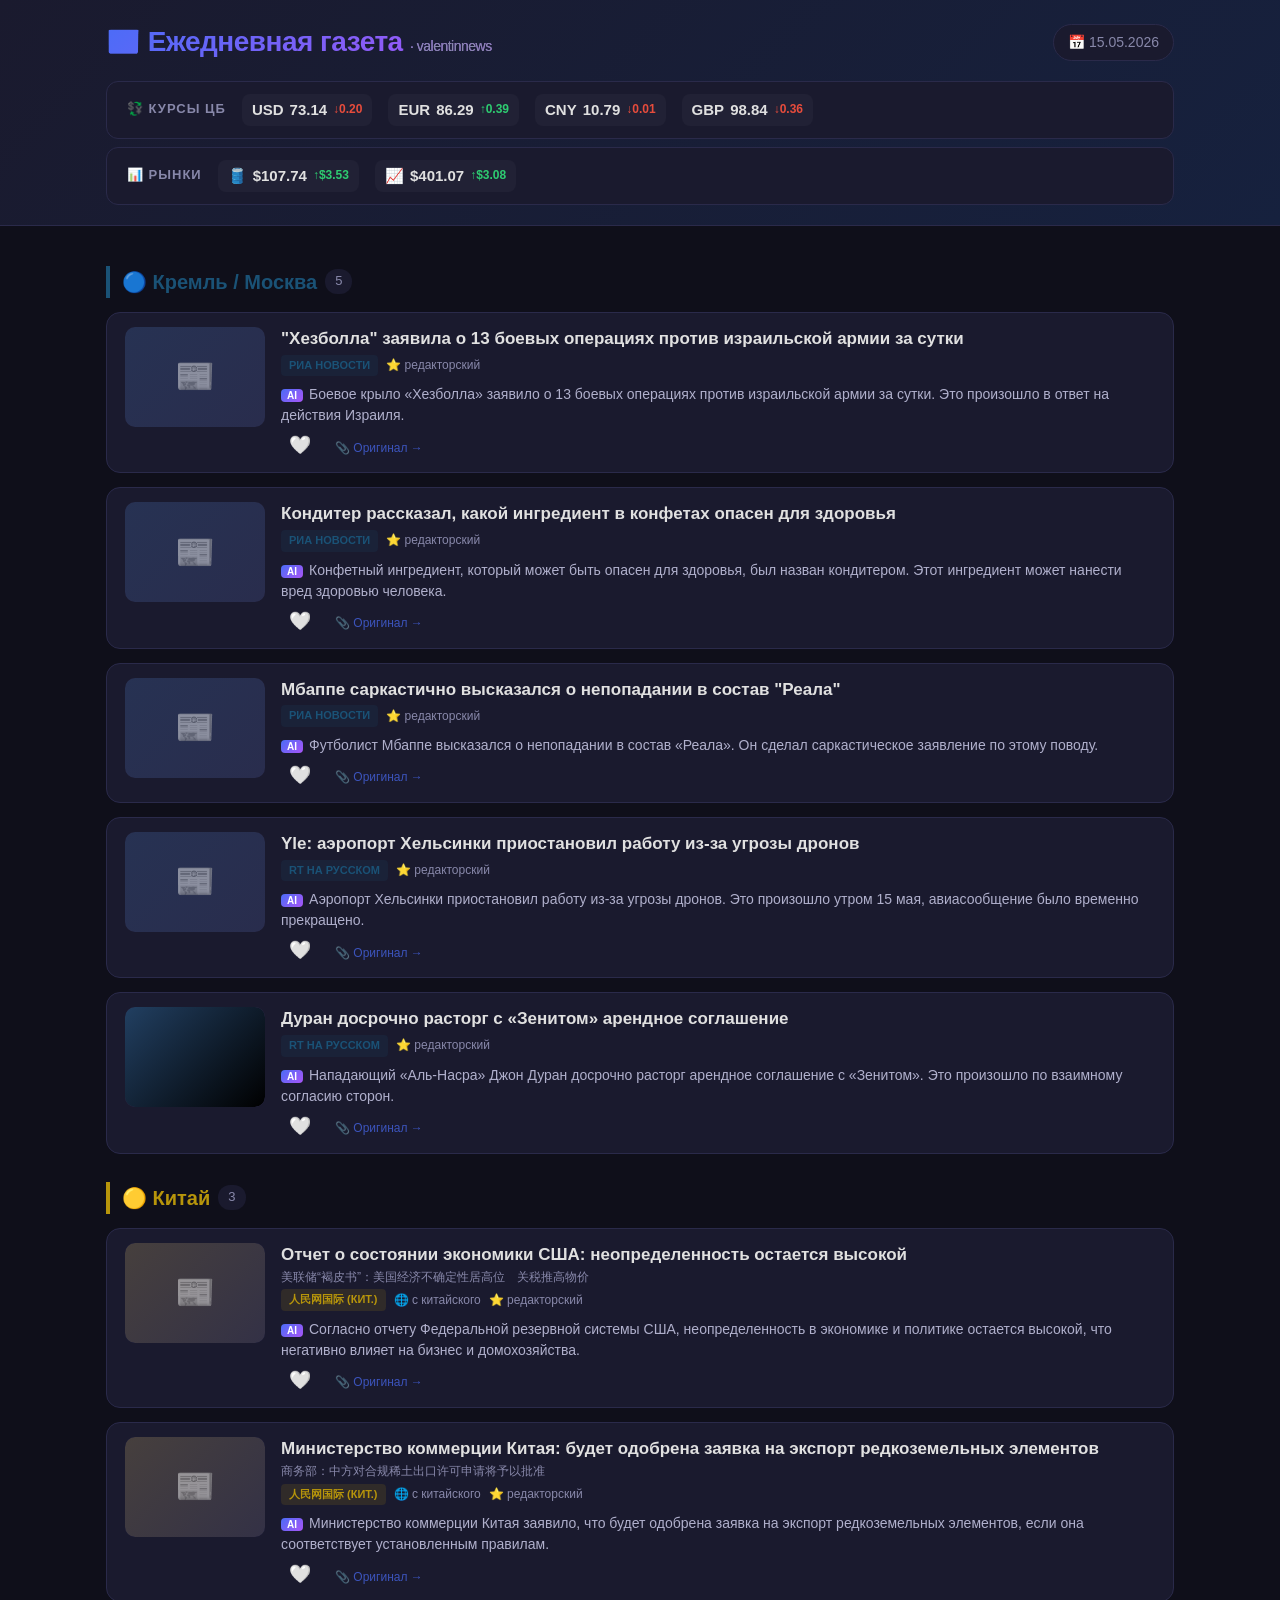
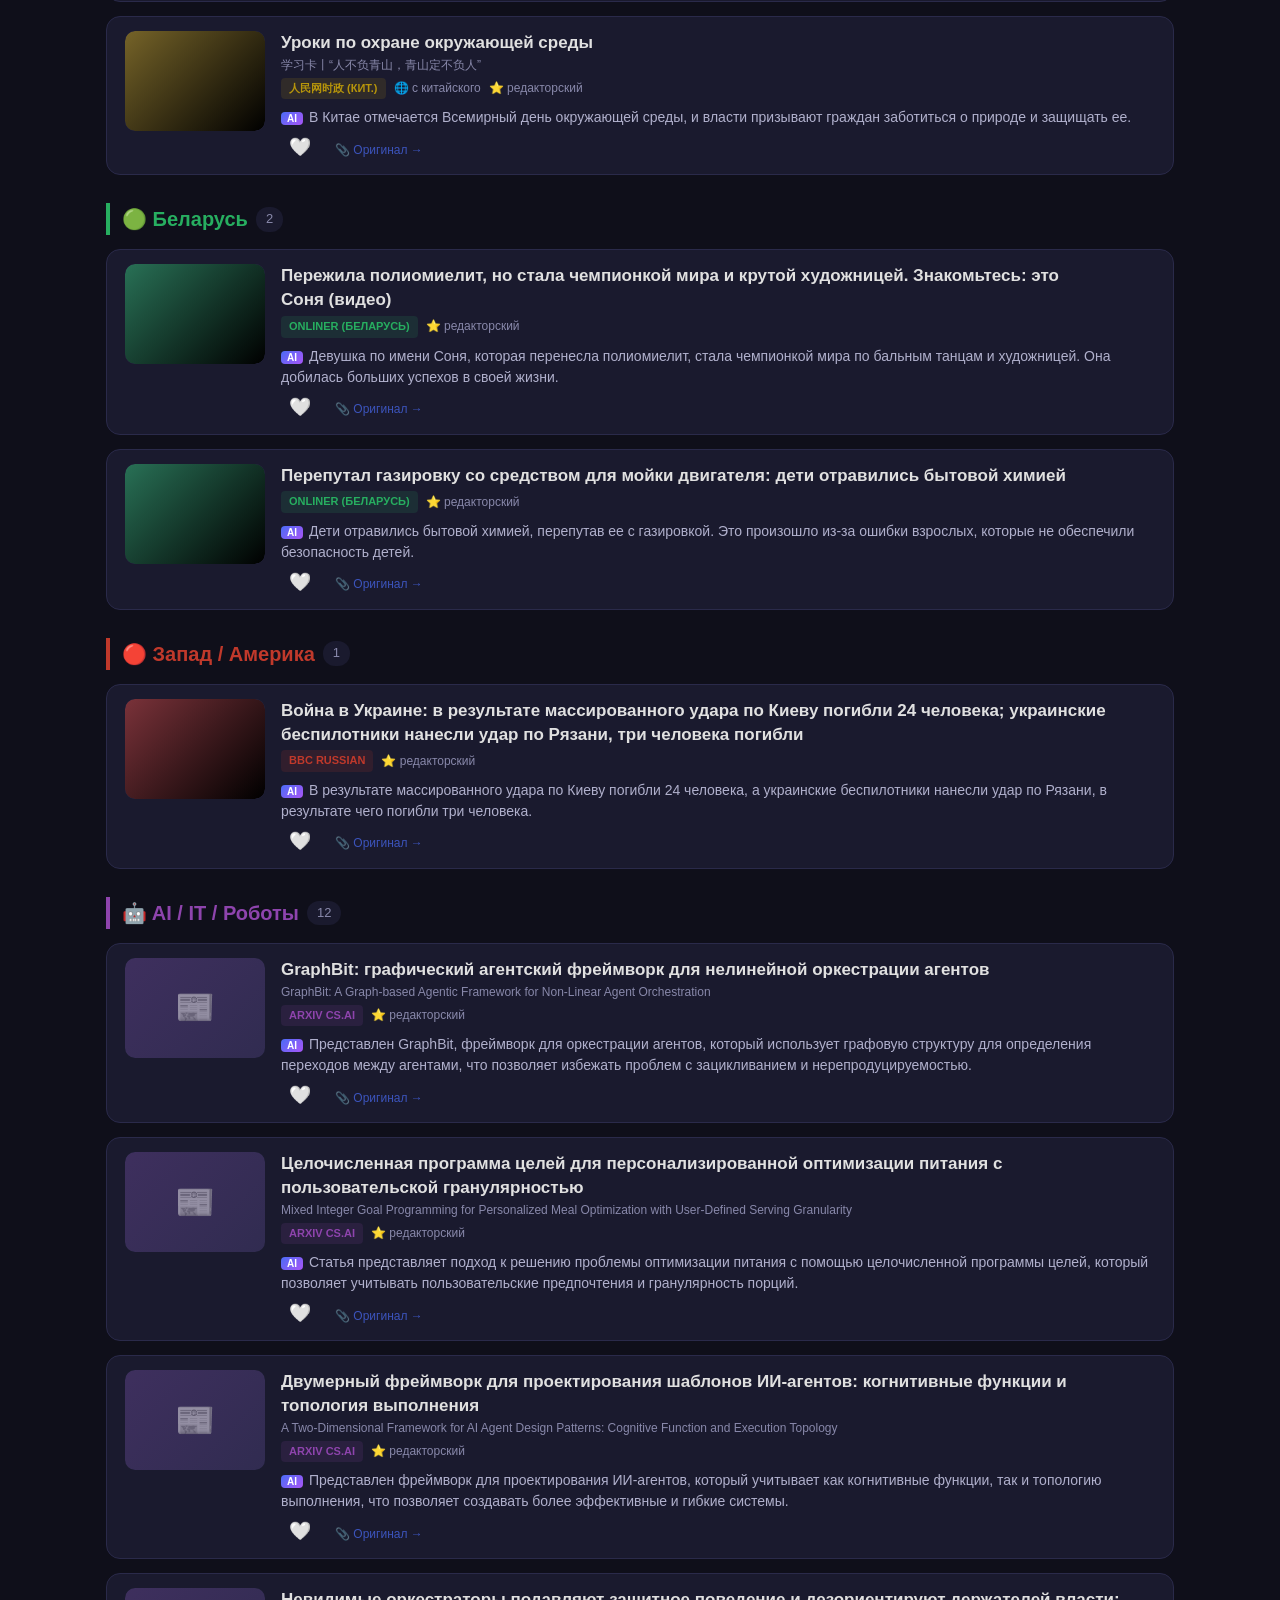
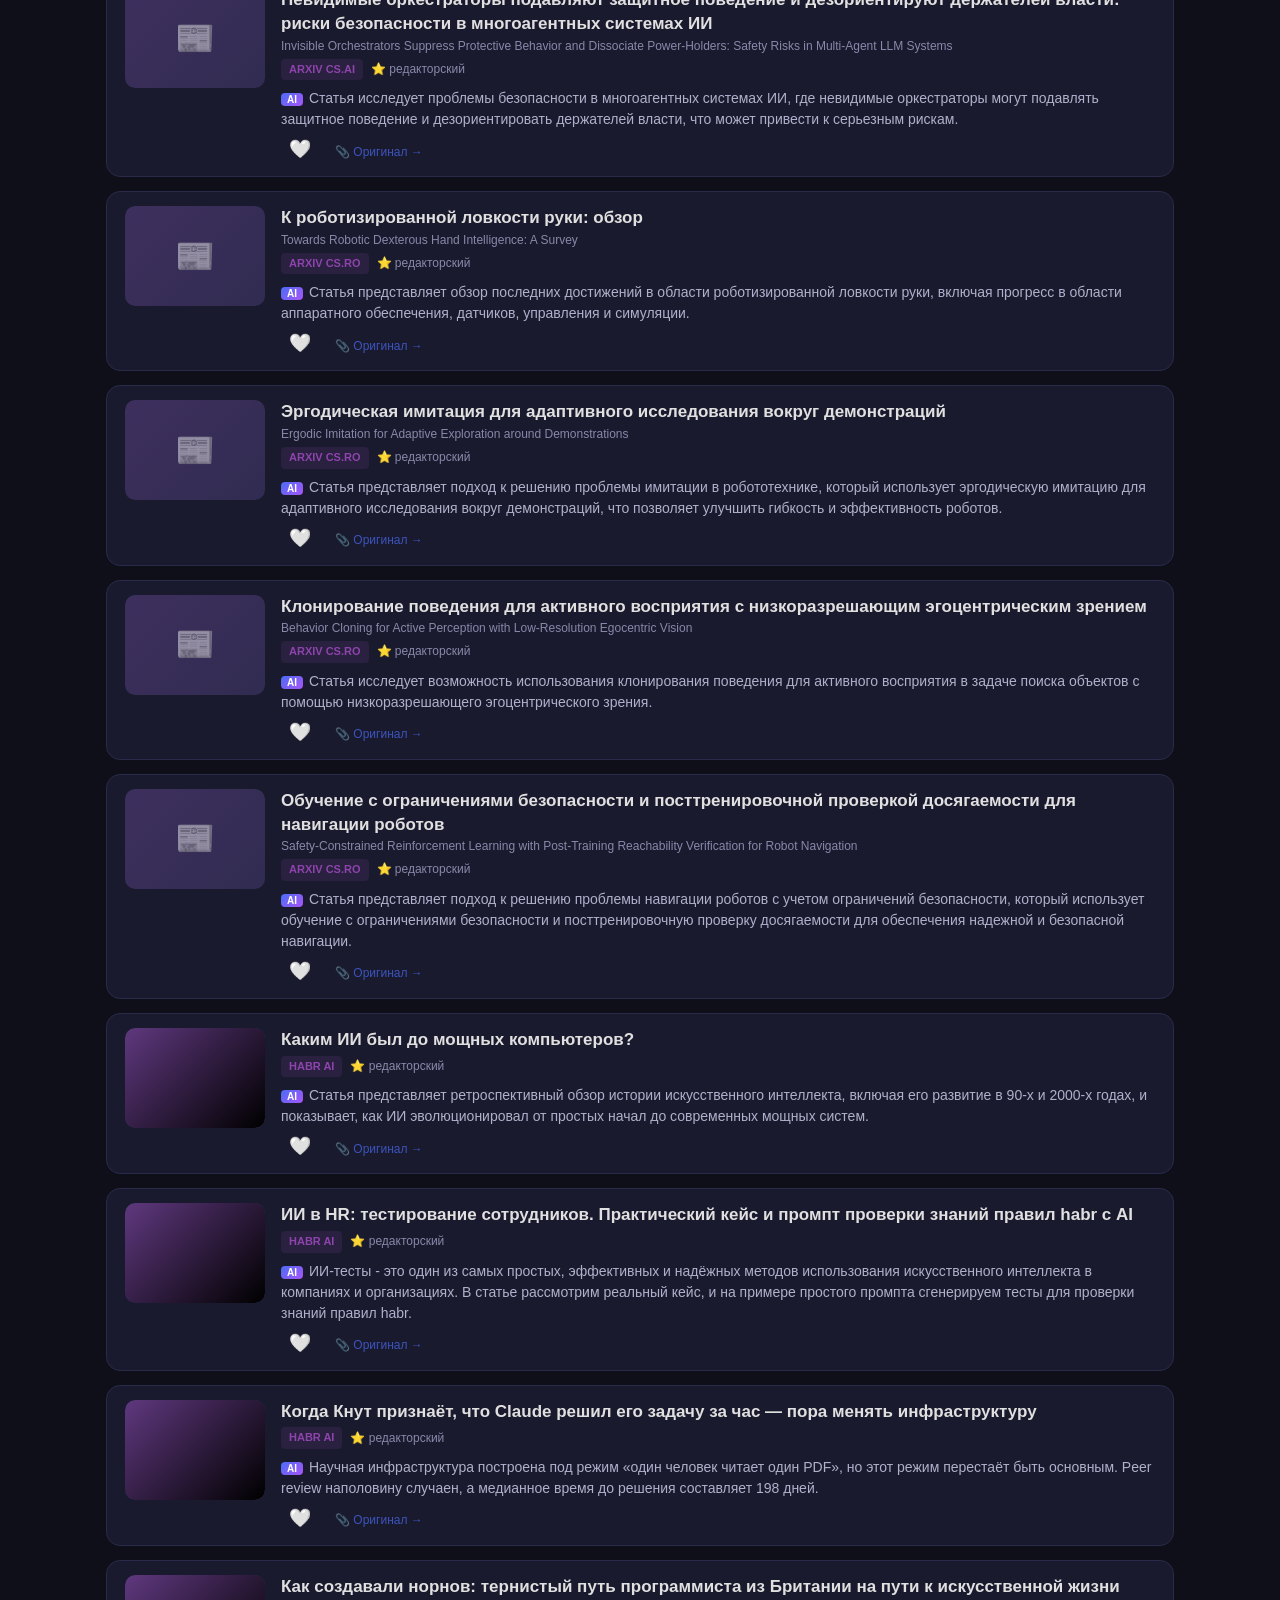
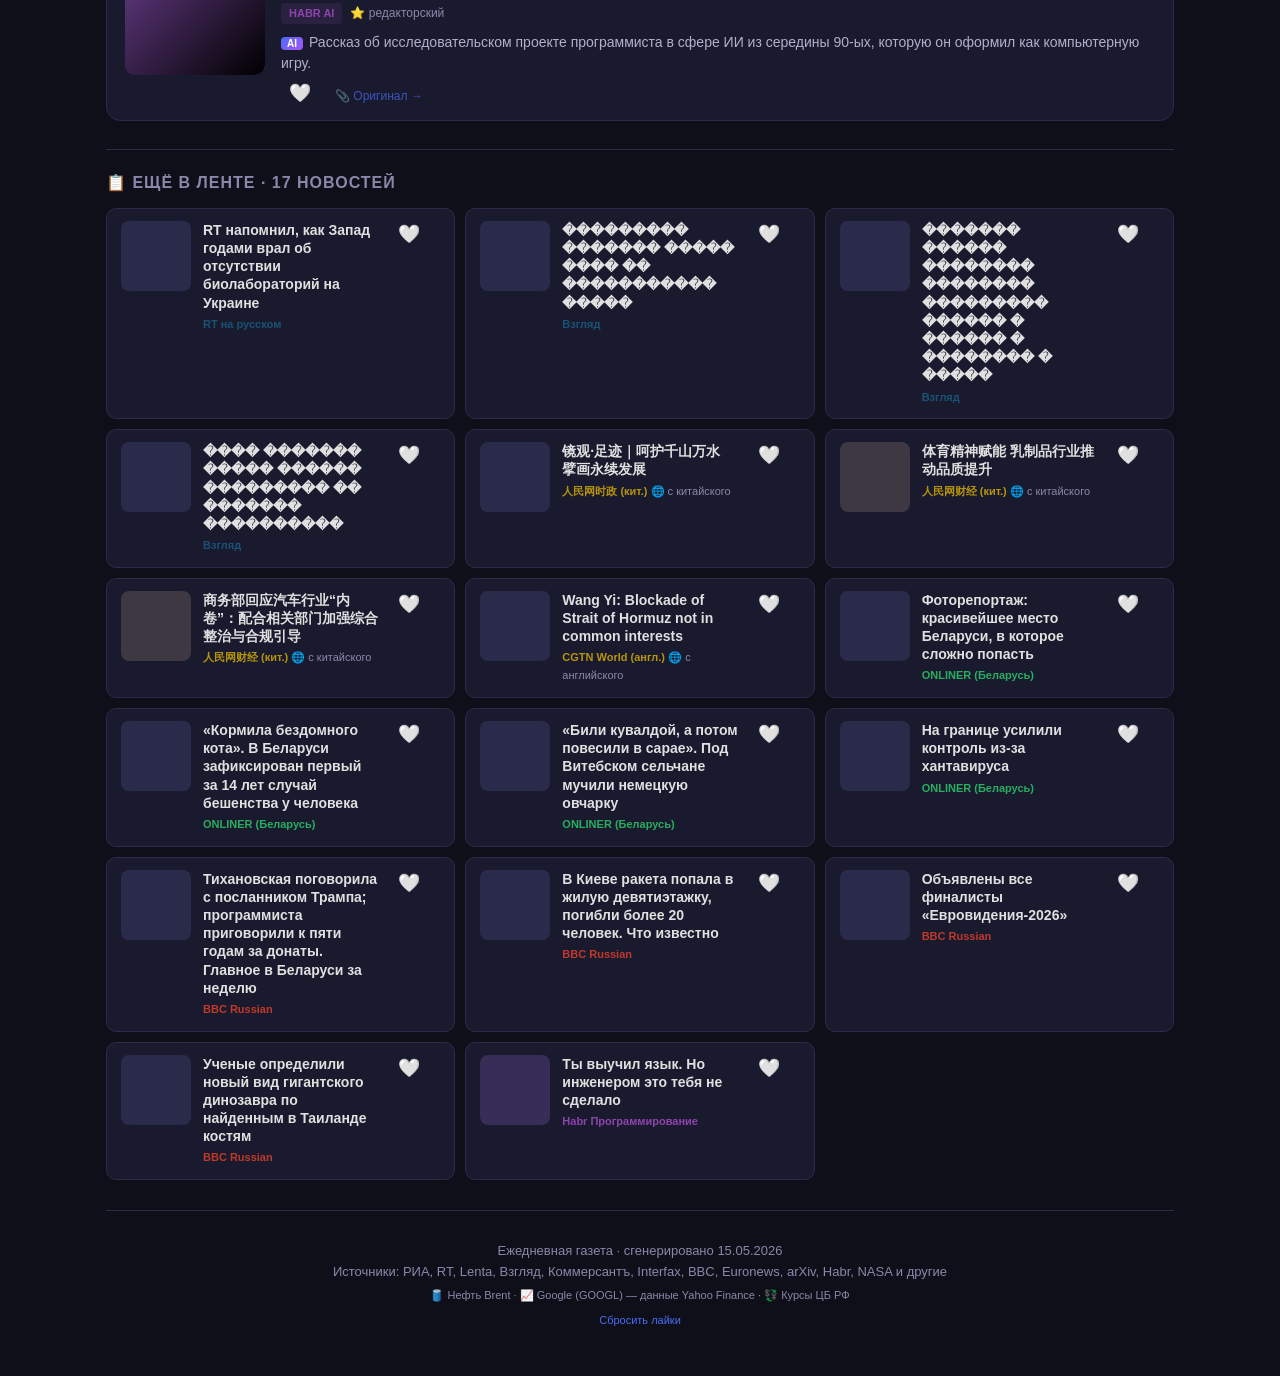
==== commit c3da55ea: "📰 Обновление газеты 15.05.2026" ====
--- a/index.html
+++ b/index.html
@@ -3,7 +3,7 @@
 <head>
     <meta charset="UTF-8">
     <meta name="viewport" content="width=device-width, initial-scale=1.0">
-    <title>Ежедневная газета — 13.05.2026</title>
+    <title>Ежедневная газета — 15.05.2026</title>
     <meta name="robots" content="noindex, nofollow">
     <style>
         :root {
@@ -128,6 +128,12 @@
         .currency-item.up .currency-change { color: #2ecc71; }
         .currency-item.down .currency-change { color: #e74c3c; }
         
+        /* Market bar spacing */
+        .market-bar {
+            margin-top: 8px;
+        }
+        
+        
         /* Category Section */
         .category-section {
             margin-bottom: 28px;
@@ -192,6 +198,17 @@
             object-fit: cover;
         }
         
+        .article-curated-image.article-noimage {
+            display: flex;
+            align-items: center;
+            justify-content: center;
+        }
+        
+        .noimage-icon {
+            font-size: 32px;
+            opacity: 0.5;
+        }
+        
         .article-curated-content {
             flex: 1;
             min-width: 0;
@@ -211,6 +228,13 @@
         
         .article-curated-title a:hover {
             color: var(--accent);
+        }
+        
+        .article-title-original {
+            font-size: 12px;
+            color: var(--text-muted);
+            font-weight: 400;
+            margin-top: 2px;
         }
         
         .article-meta {
@@ -427,7 +451,7 @@
                 <div class="site-title">
                     📰 Ежедневная газета <small>· valentinnews</small>
                 </div>
-                <div class="date-badge">📅 13.05.2026</div>
+                <div class="date-badge">📅 15.05.2026</div>
             </div>
             
             <div class="currency-bar">
@@ -435,23 +459,38 @@
                 
             <div class="currency-item down">
                 <span class="currency-code">USD</span>
-                <span class="currency-value">73.34</span>
-                <span class="currency-change">↓0.45</span>
-            </div>
-            <div class="currency-item down">
+                <span class="currency-value">73.14</span>
+                <span class="currency-change">↓0.20</span>
+            </div>
+            <div class="currency-item up">
                 <span class="currency-code">EUR</span>
-                <span class="currency-value">85.90</span>
-                <span class="currency-change">↓1.48</span>
+                <span class="currency-value">86.29</span>
+                <span class="currency-change">↑0.39</span>
             </div>
             <div class="currency-item down">
                 <span class="currency-code">CNY</span>
                 <span class="currency-value">10.79</span>
-                <span class="currency-change">↓0.06</span>
+                <span class="currency-change">↓0.01</span>
             </div>
             <div class="currency-item down">
                 <span class="currency-code">GBP</span>
-                <span class="currency-value">99.20</span>
-                <span class="currency-change">↓1.44</span>
+                <span class="currency-value">98.84</span>
+                <span class="currency-change">↓0.36</span>
+            </div>
+            </div>
+            
+            <div class="currency-bar market-bar">
+                <span class="currency-label">📊 Рынки</span>
+                
+            <div class="currency-item up">
+                <span class="currency-code">🛢️</span>
+                <span class="currency-value">$107.74</span>
+                <span class="currency-change">↑$3.53</span>
+            </div>
+            <div class="currency-item up">
+                <span class="currency-code">📈</span>
+                <span class="currency-value">$401.07</span>
+                <span class="currency-change">↑$3.08</span>
             </div>
             </div>
         </div>
@@ -467,104 +506,104 @@
             <div class="article-curated">
                 <div class="article-curated-main">
                     <div class="article-curated-image">
-                        <div class="article-curated-image" style="background:linear-gradient(135deg,#1a527688,#000)"><img src="https://cdnn21.img.ria.ru/images/07e8/04/06/1938272634_170:635:1320:1282_650x0_80_0_0_4a2e04249f616635fa34a2c68fb13187.jpg" alt="Мужчина получил ранения при атаке ВСУ в Курской области" loading="lazy" onerror="this.style.display='none'"></div>
-                    </div>
-                    <div class="article-curated-content">
-                        <div class="article-curated-title">
-                            <a href="https://ria.ru/20260513/ataka-2092294188.html" target="_blank" rel="noopener">Мужчина получил ранения при атаке ВСУ в Курской области</a>
+                        <div class="article-curated-image article-noimage" style="background:linear-gradient(135deg,#1a527633,#1a527611)"><div class="noimage-icon">📰</div></div>
+                    </div>
+                    <div class="article-curated-content">
+                        <div class="article-curated-title">
+                            <a href="https://ria.ru/20260515/hezbolla-2092594363.html" target="_blank" rel="noopener">&quot;Хезболла&quot; заявила о 13 боевых операциях против израильской армии за сутки</a>
                         </div>
                         <div class="article-meta">
                             <span class="article-source" style="background:#1a527622;color:#1a5276">РИА Новости</span>
-                            
-                        </div>
-                        
-                        <div class="article-actions">
-                            <button class="like-btn" data-key="9f7e437a" title="Нравится">🤍</button>
-                            <a href="https://ria.ru/20260513/ataka-2092294188.html" target="_blank" rel="noopener" class="article-original">📎 Оригинал →</a>
-                        </div>
-                    </div>
-                </div>
-            </div>
-            <div class="article-curated">
-                <div class="article-curated-main">
-                    <div class="article-curated-image">
-                        <div class="article-curated-image" style="background:linear-gradient(135deg,#1a527644,#1a527611)"><img src="https://picsum.photos/seed/18b9ac17761506bb/600/400" alt="&quot;Суд и приговор&quot;. Экс-премьер Украины выступил с предупреждением Зеленскому" loading="lazy"></div>
-                    </div>
-                    <div class="article-curated-content">
-                        <div class="article-curated-title">
-                            <a href="https://ria.ru/20260513/ukraina-2092293982.html" target="_blank" rel="noopener">&quot;Суд и приговор&quot;. Экс-премьер Украины выступил с предупреждением Зеленскому</a>
+                            ⭐ редакторский
+                        </div>
+                        <div class="article-summary"><span class="ai-badge">AI</span>Боевое крыло «Хезболла» заявило о 13 боевых операциях против израильской армии за сутки. Это произошло в ответ на действия Израиля.</div>
+                        <div class="article-actions">
+                            <button class="like-btn" data-key="4a351856" title="Нравится">🤍</button>
+                            <a href="https://ria.ru/20260515/hezbolla-2092594363.html" target="_blank" rel="noopener" class="article-original">📎 Оригинал →</a>
+                        </div>
+                    </div>
+                </div>
+            </div>
+            <div class="article-curated">
+                <div class="article-curated-main">
+                    <div class="article-curated-image">
+                        <div class="article-curated-image article-noimage" style="background:linear-gradient(135deg,#1a527633,#1a527611)"><div class="noimage-icon">📰</div></div>
+                    </div>
+                    <div class="article-curated-content">
+                        <div class="article-curated-title">
+                            <a href="https://ria.ru/20260515/konfety-2092593919.html" target="_blank" rel="noopener">Кондитер рассказал, какой ингредиент в конфетах опасен для здоровья</a>
                         </div>
                         <div class="article-meta">
                             <span class="article-source" style="background:#1a527622;color:#1a5276">РИА Новости</span>
-                            
-                        </div>
-                        
-                        <div class="article-actions">
-                            <button class="like-btn" data-key="3e5a9fb2" title="Нравится">🤍</button>
-                            <a href="https://ria.ru/20260513/ukraina-2092293982.html" target="_blank" rel="noopener" class="article-original">📎 Оригинал →</a>
-                        </div>
-                    </div>
-                </div>
-            </div>
-            <div class="article-curated">
-                <div class="article-curated-main">
-                    <div class="article-curated-image">
-                        <div class="article-curated-image" style="background:linear-gradient(135deg,#1a527688,#000)"><img src="https://cdnn21.img.ria.ru/images/07ea/05/0d/2092294167_0:142:3096:1884_650x0_80_0_0_1a9205fda5285cf1a0a562cae4513b5f.jpg" alt="Шойгу примет участие во встрече секретарей совбезов членов ШОС" loading="lazy" onerror="this.style.display='none'"></div>
-                    </div>
-                    <div class="article-curated-content">
-                        <div class="article-curated-title">
-                            <a href="https://ria.ru/20260513/shoygu-2092293847.html" target="_blank" rel="noopener">Шойгу примет участие во встрече секретарей совбезов членов ШОС</a>
+                            ⭐ редакторский
+                        </div>
+                        <div class="article-summary"><span class="ai-badge">AI</span>Конфетный ингредиент, который может быть опасен для здоровья, был назван кондитером. Этот ингредиент может нанести вред здоровью человека.</div>
+                        <div class="article-actions">
+                            <button class="like-btn" data-key="b276f82d" title="Нравится">🤍</button>
+                            <a href="https://ria.ru/20260515/konfety-2092593919.html" target="_blank" rel="noopener" class="article-original">📎 Оригинал →</a>
+                        </div>
+                    </div>
+                </div>
+            </div>
+            <div class="article-curated">
+                <div class="article-curated-main">
+                    <div class="article-curated-image">
+                        <div class="article-curated-image article-noimage" style="background:linear-gradient(135deg,#1a527633,#1a527611)"><div class="noimage-icon">📰</div></div>
+                    </div>
+                    <div class="article-curated-content">
+                        <div class="article-curated-title">
+                            <a href="https://ria.ru/20260515/mbappe-2092593685.html" target="_blank" rel="noopener">Мбаппе саркастично высказался о непопадании в состав &quot;Реала&quot;</a>
                         </div>
                         <div class="article-meta">
                             <span class="article-source" style="background:#1a527622;color:#1a5276">РИА Новости</span>
-                            
-                        </div>
-                        
-                        <div class="article-actions">
-                            <button class="like-btn" data-key="81c8df86" title="Нравится">🤍</button>
-                            <a href="https://ria.ru/20260513/shoygu-2092293847.html" target="_blank" rel="noopener" class="article-original">📎 Оригинал →</a>
-                        </div>
-                    </div>
-                </div>
-            </div>
-            <div class="article-curated">
-                <div class="article-curated-main">
-                    <div class="article-curated-image">
-                        <div class="article-curated-image" style="background:linear-gradient(135deg,#1a527644,#1a527611)"><img src="https://picsum.photos/seed/0c1ca16c51f65876/600/400" alt="В МИТ назвали помощь Путина решающей в создании ракетно-ядерной техники" loading="lazy"></div>
-                    </div>
-                    <div class="article-curated-content">
-                        <div class="article-curated-title">
-                            <a href="https://ria.ru/20260513/putin-2092293693.html" target="_blank" rel="noopener">В МИТ назвали помощь Путина решающей в создании ракетно-ядерной техники</a>
-                        </div>
-                        <div class="article-meta">
-                            <span class="article-source" style="background:#1a527622;color:#1a5276">РИА Новости</span>
-                            
-                        </div>
-                        
-                        <div class="article-actions">
-                            <button class="like-btn" data-key="0a49aac1" title="Нравится">🤍</button>
-                            <a href="https://ria.ru/20260513/putin-2092293693.html" target="_blank" rel="noopener" class="article-original">📎 Оригинал →</a>
-                        </div>
-                    </div>
-                </div>
-            </div>
-            <div class="article-curated">
-                <div class="article-curated-main">
-                    <div class="article-curated-image">
-                        <div class="article-curated-image" style="background:linear-gradient(135deg,#1a527644,#1a527611)"><img src="https://picsum.photos/seed/f61c1ed95ac5efa3/600/400" alt="В Херсоне два боевика ВСУ изнасиловали местную жительницу, заявил Сальдо" loading="lazy"></div>
-                    </div>
-                    <div class="article-curated-content">
-                        <div class="article-curated-title">
-                            <a href="https://ria.ru/20260513/herson-2092293518.html" target="_blank" rel="noopener">В Херсоне два боевика ВСУ изнасиловали местную жительницу, заявил Сальдо</a>
-                        </div>
-                        <div class="article-meta">
-                            <span class="article-source" style="background:#1a527622;color:#1a5276">РИА Новости</span>
-                            
-                        </div>
-                        
-                        <div class="article-actions">
-                            <button class="like-btn" data-key="eda983bf" title="Нравится">🤍</button>
-                            <a href="https://ria.ru/20260513/herson-2092293518.html" target="_blank" rel="noopener" class="article-original">📎 Оригинал →</a>
+                            ⭐ редакторский
+                        </div>
+                        <div class="article-summary"><span class="ai-badge">AI</span>Футболист Мбаппе высказался о непопадании в состав «Реала». Он сделал саркастическое заявление по этому поводу.</div>
+                        <div class="article-actions">
+                            <button class="like-btn" data-key="c34c8c55" title="Нравится">🤍</button>
+                            <a href="https://ria.ru/20260515/mbappe-2092593685.html" target="_blank" rel="noopener" class="article-original">📎 Оригинал →</a>
+                        </div>
+                    </div>
+                </div>
+            </div>
+            <div class="article-curated">
+                <div class="article-curated-main">
+                    <div class="article-curated-image">
+                        <div class="article-curated-image article-noimage" style="background:linear-gradient(135deg,#1a527633,#1a527611)"><div class="noimage-icon">📰</div></div>
+                    </div>
+                    <div class="article-curated-content">
+                        <div class="article-curated-title">
+                            <a href="https://russian.rt.com/world/news/1632129-helsinki-aeroport-bespilotniki?utm_source=rss&amp;utm_medium=rss&amp;utm_campaign=RSS" target="_blank" rel="noopener">Yle: аэропорт Хельсинки приостановил работу из-за угрозы дронов</a>
+                        </div>
+                        <div class="article-meta">
+                            <span class="article-source" style="background:#1a527622;color:#1a5276">RT на русском</span>
+                            ⭐ редакторский
+                        </div>
+                        <div class="article-summary"><span class="ai-badge">AI</span>Аэропорт Хельсинки приостановил работу из-за угрозы дронов. Это произошло утром 15 мая, авиасообщение было временно прекращено.</div>
+                        <div class="article-actions">
+                            <button class="like-btn" data-key="e2e217a3" title="Нравится">🤍</button>
+                            <a href="https://russian.rt.com/world/news/1632129-helsinki-aeroport-bespilotniki?utm_source=rss&amp;utm_medium=rss&amp;utm_campaign=RSS" target="_blank" rel="noopener" class="article-original">📎 Оригинал →</a>
+                        </div>
+                    </div>
+                </div>
+            </div>
+            <div class="article-curated">
+                <div class="article-curated-main">
+                    <div class="article-curated-image">
+                        <div class="article-curated-image" style="background:linear-gradient(135deg,#1a527688,#000)"><img src="https://mf.b37mrtl.ru/russian/images/2026.05/thumbnail/6a06b0d502e8bd31b26baa5e.jpg" alt="Дуран досрочно расторг с «Зенитом» арендное соглашение" loading="lazy" onerror="this.style.display='none'" crossorigin="anonymous"></div>
+                    </div>
+                    <div class="article-curated-content">
+                        <div class="article-curated-title">
+                            <a href="https://russian.rt.com/sport/news/1632115-duran-zenit-futbol-kontrakt?utm_source=rss&amp;utm_medium=rss&amp;utm_campaign=RSS" target="_blank" rel="noopener">Дуран досрочно расторг с «Зенитом» арендное соглашение</a>
+                        </div>
+                        <div class="article-meta">
+                            <span class="article-source" style="background:#1a527622;color:#1a5276">RT на русском</span>
+                            ⭐ редакторский
+                        </div>
+                        <div class="article-summary"><span class="ai-badge">AI</span>Нападающий «Аль-Насра» Джон Дуран досрочно расторг арендное соглашение с «Зенитом». Это произошло по взаимному согласию сторон.</div>
+                        <div class="article-actions">
+                            <button class="like-btn" data-key="58e1a644" title="Нравится">🤍</button>
+                            <a href="https://russian.rt.com/sport/news/1632115-duran-zenit-futbol-kontrakt?utm_source=rss&amp;utm_medium=rss&amp;utm_campaign=RSS" target="_blank" rel="noopener" class="article-original">📎 Оригинал →</a>
                         </div>
                     </div>
                 </div>
@@ -579,62 +618,62 @@
             <div class="article-curated">
                 <div class="article-curated-main">
                     <div class="article-curated-image">
-                        <div class="article-curated-image" style="background:linear-gradient(135deg,#b7950b88,#000)"><img src="https://icdn.lenta.ru/images/2026/05/13/13/20260513134126306/pic_98c140254a297b7dbec75d21a746cc39.jpg" alt="ВВС США получат гиперзвукового «убийцу китайских кораблей»" loading="lazy" onerror="this.style.display='none'"></div>
-                    </div>
-                    <div class="article-curated-content">
-                        <div class="article-curated-title">
-                            <a href="https://lenta.ru/news/2026/05/13/vvs-ssha-poluchat-giperzvukovogo-ubiytsu-kitayskih-korabley/" target="_blank" rel="noopener">ВВС США получат гиперзвукового «убийцу китайских кораблей»</a>
-                        </div>
-                        <div class="article-meta">
-                            <span class="article-source" style="background:#b7950b22;color:#b7950b">Китай (Lenta)</span>
-                            
-                        </div>
-                        
-                        <div class="article-actions">
-                            <button class="like-btn" data-key="a2837461" title="Нравится">🤍</button>
-                            <a href="https://lenta.ru/news/2026/05/13/vvs-ssha-poluchat-giperzvukovogo-ubiytsu-kitayskih-korabley/" target="_blank" rel="noopener" class="article-original">📎 Оригинал →</a>
-                        </div>
-                    </div>
-                </div>
-            </div>
-            <div class="article-curated">
-                <div class="article-curated-main">
-                    <div class="article-curated-image">
-                        <div class="article-curated-image" style="background:linear-gradient(135deg,#b7950b88,#000)"><img src="https://icdn.lenta.ru/images/2026/05/13/18/20260513180339955/pic_6780040c4e672e3c5dc80d5fb624f4ba.jpg" alt="Китай отправил в космос искусственные эмбрионы" loading="lazy" onerror="this.style.display='none'"></div>
-                    </div>
-                    <div class="article-curated-content">
-                        <div class="article-curated-title">
-                            <a href="https://lenta.ru/news/2026/05/13/kitay-otpravil-v-kosmos-iskusstvennye-embriony/" target="_blank" rel="noopener">Китай отправил в космос искусственные эмбрионы</a>
-                        </div>
-                        <div class="article-meta">
-                            <span class="article-source" style="background:#b7950b22;color:#b7950b">Китай (Lenta)</span>
-                            
-                        </div>
-                        
-                        <div class="article-actions">
-                            <button class="like-btn" data-key="a652f978" title="Нравится">🤍</button>
-                            <a href="https://lenta.ru/news/2026/05/13/kitay-otpravil-v-kosmos-iskusstvennye-embriony/" target="_blank" rel="noopener" class="article-original">📎 Оригинал →</a>
-                        </div>
-                    </div>
-                </div>
-            </div>
-            <div class="article-curated">
-                <div class="article-curated-main">
-                    <div class="article-curated-image">
-                        <div class="article-curated-image" style="background:linear-gradient(135deg,#b7950b88,#000)"><img src="https://icdn.lenta.ru/images/2026/05/13/16/20260513164159938/pic_70745907ba47543a3a5bb866bd00abb1.jpg" alt="Предсказан итог визита Трампа в Китай" loading="lazy" onerror="this.style.display='none'"></div>
-                    </div>
-                    <div class="article-curated-content">
-                        <div class="article-curated-title">
-                            <a href="https://lenta.ru/news/2026/05/13/predskazan-itog-vizita-trampa-v-kitay/" target="_blank" rel="noopener">Предсказан итог визита Трампа в Китай</a>
-                        </div>
-                        <div class="article-meta">
-                            <span class="article-source" style="background:#b7950b22;color:#b7950b">Китай (Lenta)</span>
-                            
-                        </div>
-                        
-                        <div class="article-actions">
-                            <button class="like-btn" data-key="96fc9f41" title="Нравится">🤍</button>
-                            <a href="https://lenta.ru/news/2026/05/13/predskazan-itog-vizita-trampa-v-kitay/" target="_blank" rel="noopener" class="article-original">📎 Оригинал →</a>
+                        <div class="article-curated-image article-noimage" style="background:linear-gradient(135deg,#b7950b33,#b7950b11)"><div class="noimage-icon">📰</div></div>
+                    </div>
+                    <div class="article-curated-content">
+                        <div class="article-curated-title">
+                            <a href="http://world.people.com.cn/n1/2025/0605/c1002-40494887.html" target="_blank" rel="noopener">Отчет о состоянии экономики США: неопределенность остается высокой</a><div class="article-title-original">美联储“褐皮书”：美国经济不确定性居高位　关税推高物价</div>
+                        </div>
+                        <div class="article-meta">
+                            <span class="article-source" style="background:#b7950b22;color:#b7950b">人民网国际 (кит.)</span> <span class="trans-badge">🌐 с китайского</span>
+                            ⭐ редакторский
+                        </div>
+                        <div class="article-summary"><span class="ai-badge">AI</span>Согласно отчету Федеральной резервной системы США, неопределенность в экономике и политике остается высокой, что негативно влияет на бизнес и домохозяйства.</div>
+                        <div class="article-actions">
+                            <button class="like-btn" data-key="eacc4011" title="Нравится">🤍</button>
+                            <a href="http://world.people.com.cn/n1/2025/0605/c1002-40494887.html" target="_blank" rel="noopener" class="article-original">📎 Оригинал →</a>
+                        </div>
+                    </div>
+                </div>
+            </div>
+            <div class="article-curated">
+                <div class="article-curated-main">
+                    <div class="article-curated-image">
+                        <div class="article-curated-image article-noimage" style="background:linear-gradient(135deg,#b7950b33,#b7950b11)"><div class="noimage-icon">📰</div></div>
+                    </div>
+                    <div class="article-curated-content">
+                        <div class="article-curated-title">
+                            <a href="http://world.people.com.cn/n1/2025/0605/c1002-40494861.html" target="_blank" rel="noopener">Министерство коммерции Китая: будет одобрена заявка на экспорт редкоземельных элементов</a><div class="article-title-original">商务部：中方对合规稀土出口许可申请将予以批准</div>
+                        </div>
+                        <div class="article-meta">
+                            <span class="article-source" style="background:#b7950b22;color:#b7950b">人民网国际 (кит.)</span> <span class="trans-badge">🌐 с китайского</span>
+                            ⭐ редакторский
+                        </div>
+                        <div class="article-summary"><span class="ai-badge">AI</span>Министерство коммерции Китая заявило, что будет одобрена заявка на экспорт редкоземельных элементов, если она соответствует установленным правилам.</div>
+                        <div class="article-actions">
+                            <button class="like-btn" data-key="77fefedb" title="Нравится">🤍</button>
+                            <a href="http://world.people.com.cn/n1/2025/0605/c1002-40494861.html" target="_blank" rel="noopener" class="article-original">📎 Оригинал →</a>
+                        </div>
+                    </div>
+                </div>
+            </div>
+            <div class="article-curated">
+                <div class="article-curated-main">
+                    <div class="article-curated-image">
+                        <div class="article-curated-image" style="background:linear-gradient(135deg,#b7950b88,#000)"><img src="/mediafile/pic/BIG/20250605/27/5808550813169132831.png" alt="学习卡丨“人不负青山，青山定不负人”" loading="lazy" onerror="this.style.display='none'" crossorigin="anonymous"></div>
+                    </div>
+                    <div class="article-curated-content">
+                        <div class="article-curated-title">
+                            <a href="http://politics.people.com.cn/n1/2025/0605/c1001-40494898.html" target="_blank" rel="noopener">Уроки по охране окружающей среды</a><div class="article-title-original">学习卡丨“人不负青山，青山定不负人”</div>
+                        </div>
+                        <div class="article-meta">
+                            <span class="article-source" style="background:#b7950b22;color:#b7950b">人民网时政 (кит.)</span> <span class="trans-badge">🌐 с китайского</span>
+                            ⭐ редакторский
+                        </div>
+                        <div class="article-summary"><span class="ai-badge">AI</span>В Китае отмечается Всемирный день окружающей среды, и власти призывают граждан заботиться о природе и защищать ее.</div>
+                        <div class="article-actions">
+                            <button class="like-btn" data-key="2606c525" title="Нравится">🤍</button>
+                            <a href="http://politics.people.com.cn/n1/2025/0605/c1001-40494898.html" target="_blank" rel="noopener" class="article-original">📎 Оригинал →</a>
                         </div>
                     </div>
                 </div>
@@ -649,41 +688,41 @@
             <div class="article-curated">
                 <div class="article-curated-main">
                     <div class="article-curated-image">
-                        <div class="article-curated-image" style="background:linear-gradient(135deg,#27ae6088,#000)"><img src="https://content.onliner.by/news/thumbnail/77928b7c249d0f8d61508a1e86177f5d.jpg" alt="Популярная у белорусских туристов страна сделала визы бесплатными" loading="lazy" onerror="this.style.display='none'"></div>
-                    </div>
-                    <div class="article-curated-content">
-                        <div class="article-curated-title">
-                            <a href="https://people.onliner.by/2026/05/13/shri-lanka-sdelaet-vizy-dlya-belorusov-besplatnymi" target="_blank" rel="noopener">Популярная у белорусских туристов страна сделала визы бесплатными</a>
+                        <div class="article-curated-image" style="background:linear-gradient(135deg,#27ae6088,#000)"><img src="https://content.onliner.by/news/thumbnail/3c6cd7b86a46d6044e8be4f0a6dc08ef.jpg" alt="Пережила полиомиелит, но стала чемпионкой мира и крутой художницей. Знакомьтесь: это Соня (видео)" loading="lazy" onerror="this.style.display='none'" crossorigin="anonymous"></div>
+                    </div>
+                    <div class="article-curated-content">
+                        <div class="article-curated-title">
+                            <a href="https://people.onliner.by/2026/05/15/perezhila-poliomielit" target="_blank" rel="noopener">Пережила полиомиелит, но стала чемпионкой мира и крутой художницей. Знакомьтесь: это Соня (видео)</a>
                         </div>
                         <div class="article-meta">
                             <span class="article-source" style="background:#27ae6022;color:#27ae60">ONLINER (Беларусь)</span>
-                            
-                        </div>
-                        <div class="article-summary">Шри-Ланка с 25 мая сделает визы для белорусов бесплатными. Об этом заявил министр иностранных дел Беларуси Максим Рыженков по итогам переговоров с министром иностранных дел, трудоустройства за рубежом</div>
-                        <div class="article-actions">
-                            <button class="like-btn" data-key="817498fe" title="Нравится">🤍</button>
-                            <a href="https://people.onliner.by/2026/05/13/shri-lanka-sdelaet-vizy-dlya-belorusov-besplatnymi" target="_blank" rel="noopener" class="article-original">📎 Оригинал →</a>
-                        </div>
-                    </div>
-                </div>
-            </div>
-            <div class="article-curated">
-                <div class="article-curated-main">
-                    <div class="article-curated-image">
-                        <div class="article-curated-image" style="background:linear-gradient(135deg,#27ae6088,#000)"><img src="https://content.onliner.by/news/thumbnail/e7de3602331f8a71cb8a7deec7e35c8c.jpg" alt="Где больше всего женщин и велосипедов? Ищем «самые-самые» города Беларуси — помогайте" loading="lazy" onerror="this.style.display='none'"></div>
-                    </div>
-                    <div class="article-curated-content">
-                        <div class="article-curated-title">
-                            <a href="https://people.onliner.by/2026/05/13/samye-samye-goroda-belarusi" target="_blank" rel="noopener">Где больше всего женщин и велосипедов? Ищем «самые-самые» города Беларуси — помогайте</a>
+                            ⭐ редакторский
+                        </div>
+                        <div class="article-summary"><span class="ai-badge">AI</span>Девушка по имени Соня, которая перенесла полиомиелит, стала чемпионкой мира по бальным танцам и художницей. Она добилась больших успехов в своей жизни.</div>
+                        <div class="article-actions">
+                            <button class="like-btn" data-key="231f7efc" title="Нравится">🤍</button>
+                            <a href="https://people.onliner.by/2026/05/15/perezhila-poliomielit" target="_blank" rel="noopener" class="article-original">📎 Оригинал →</a>
+                        </div>
+                    </div>
+                </div>
+            </div>
+            <div class="article-curated">
+                <div class="article-curated-main">
+                    <div class="article-curated-image">
+                        <div class="article-curated-image" style="background:linear-gradient(135deg,#27ae6088,#000)"><img src="https://content.onliner.by/news/thumbnail/51c9c4c73c2ce4eeb78f1de1a58c2dae.jpg" alt="Перепутал газировку со средством для мойки двигателя: дети отравились бытовой химией" loading="lazy" onerror="this.style.display='none'" crossorigin="anonymous"></div>
+                    </div>
+                    <div class="article-curated-content">
+                        <div class="article-curated-title">
+                            <a href="https://people.onliner.by/2026/05/14/pereputal-gazirovku-so-sredstvom-dlya-mojki-dvigatelya-deti-otravilis-bytovoj-ximiej" target="_blank" rel="noopener">Перепутал газировку со средством для мойки двигателя: дети отравились бытовой химией</a>
                         </div>
                         <div class="article-meta">
                             <span class="article-source" style="background:#27ae6022;color:#27ae60">ONLINER (Беларусь)</span>
-                            
-                        </div>
-                        <div class="article-summary">Во всей редакции Onlíner не хватит пальцев рук, чтобы пересчитать города Беларуси, в которых уже успели побывать наши журналисты. При этом каждый день мы продолжаем искать новые поводы завести автомоб</div>
-                        <div class="article-actions">
-                            <button class="like-btn" data-key="e32456c1" title="Нравится">🤍</button>
-                            <a href="https://people.onliner.by/2026/05/13/samye-samye-goroda-belarusi" target="_blank" rel="noopener" class="article-original">📎 Оригинал →</a>
+                            ⭐ редакторский
+                        </div>
+                        <div class="article-summary"><span class="ai-badge">AI</span>Дети отравились бытовой химией, перепутав ее с газировкой. Это произошло из-за ошибки взрослых, которые не обеспечили безопасность детей.</div>
+                        <div class="article-actions">
+                            <button class="like-btn" data-key="cd6a711d" title="Нравится">🤍</button>
+                            <a href="https://people.onliner.by/2026/05/14/pereputal-gazirovku-so-sredstvom-dlya-mojki-dvigatelya-deti-otravilis-bytovoj-ximiej" target="_blank" rel="noopener" class="article-original">📎 Оригинал →</a>
                         </div>
                     </div>
                 </div>
@@ -698,17 +737,17 @@
             <div class="article-curated">
                 <div class="article-curated-main">
                     <div class="article-curated-image">
-                        <div class="article-curated-image" style="background:linear-gradient(135deg,#c0392b88,#000)"><img src="https://ichef.bbci.co.uk/ace/standard/240/cpsprodpb/7a91/live/7ee54690-4edd-11f1-b55d-0f258dce1735.jpg" alt="Война в Украине: Россия запустила более 800 дронов, сообщил Зеленский; погибли шесть человек" loading="lazy" onerror="this.style.display='none'"></div>
-                    </div>
-                    <div class="article-curated-content">
-                        <div class="article-curated-title">
-                            <a href="https://www.bbc.co.uk/russian/live/cy52r3d960lt?at_medium=RSS&amp;amp;at_campaign=rss" target="_blank" rel="noopener">Война в Украине: Россия запустила более 800 дронов, сообщил Зеленский; погибли шесть человек</a>
+                        <div class="article-curated-image" style="background:linear-gradient(135deg,#c0392b88,#000)"><img src="https://ichef.bbci.co.uk/ace/standard/240/cpsprodpb/0876/live/ffdf6230-500e-11f1-b682-cf91850925ea.jpg" alt="Война в Украине: в результате массированного удара по Киеву погибли 24 человека; украинские беспилотники нанесли удар по Рязани, три человека погибли" loading="lazy" onerror="this.style.display='none'" crossorigin="anonymous"></div>
+                    </div>
+                    <div class="article-curated-content">
+                        <div class="article-curated-title">
+                            <a href="https://www.bbc.co.uk/russian/live/cy52r3d960lt?at_medium=RSS&amp;amp;at_campaign=rss" target="_blank" rel="noopener">Война в Украине: в результате массированного удара по Киеву погибли 24 человека; украинские беспилотники нанесли удар по Рязани, три человека погибли</a>
                         </div>
                         <div class="article-meta">
                             <span class="article-source" style="background:#c0392b22;color:#c0392b">BBC Russian</span>
-                            
-                        </div>
-                        <div class="article-summary">Последние новости, комментарии и видео о войне России против Украины.</div>
+                            ⭐ редакторский
+                        </div>
+                        <div class="article-summary"><span class="ai-badge">AI</span>В результате массированного удара по Киеву погибли 24 человека, а украинские беспилотники нанесли удар по Рязани, в результате чего погибли три человека.</div>
                         <div class="article-actions">
                             <button class="like-btn" data-key="e909b7a8" title="Нравится">🤍</button>
                             <a href="https://www.bbc.co.uk/russian/live/cy52r3d960lt?at_medium=RSS&amp;amp;at_campaign=rss" target="_blank" rel="noopener" class="article-original">📎 Оригинал →</a>
@@ -720,257 +759,257 @@
         </div>
         <div class="category-section">
             <h2 class="category-header" style="border-left: 4px solid #8e44ad; padding-left: 12px; color: #8e44ad;">
-                🤖 AI / IT / Роботы <span class="count-badge">7</span>
+                🤖 AI / IT / Роботы <span class="count-badge">12</span>
             </h2>
             <div class="articles-curated">
             <div class="article-curated">
                 <div class="article-curated-main">
                     <div class="article-curated-image">
-                        <div class="article-curated-image" style="background:linear-gradient(135deg,#8e44ad44,#8e44ad11)"><img src="https://picsum.photos/seed/a7d796a407f71ac3/600/400" alt="Where Reliability Lives in Vision-Language Models: A Mechanistic Study of Attention, Hidden States, and Causal Circuits" loading="lazy"></div>
-                    </div>
-                    <div class="article-curated-content">
-                        <div class="article-curated-title">
-                            <a href="https://arxiv.org/abs/2605.08200" target="_blank" rel="noopener">Where Reliability Lives in Vision-Language Models: A Mechanistic Study of Attention, Hidden States, and Causal Circuits</a>
+                        <div class="article-curated-image article-noimage" style="background:linear-gradient(135deg,#8e44ad33,#8e44ad11)"><div class="noimage-icon">📰</div></div>
+                    </div>
+                    <div class="article-curated-content">
+                        <div class="article-curated-title">
+                            <a href="https://arxiv.org/abs/2605.13848" target="_blank" rel="noopener">GraphBit: графический агентский фреймворк для нелинейной оркестрации агентов</a><div class="article-title-original">GraphBit: A Graph-based Agentic Framework for Non-Linear Agent Orchestration</div>
                         </div>
                         <div class="article-meta">
                             <span class="article-source" style="background:#8e44ad22;color:#8e44ad">arXiv cs.AI</span>
-                            
-                        </div>
-                        <div class="article-summary">arXiv:2605.08200v1 Announce Type: new 
-Abstract: A pervasive intuition holds that vision-language models (VLMs) are most trustworthy when their attention maps look sharp: concentrated attention on the</div>
-                        <div class="article-actions">
-                            <button class="like-btn" data-key="a7b8fa7f" title="Нравится">🤍</button>
-                            <a href="https://arxiv.org/abs/2605.08200" target="_blank" rel="noopener" class="article-original">📎 Оригинал →</a>
-                        </div>
-                    </div>
-                </div>
-            </div>
-            <div class="article-curated">
-                <div class="article-curated-main">
-                    <div class="article-curated-image">
-                        <div class="article-curated-image" style="background:linear-gradient(135deg,#8e44ad44,#8e44ad11)"><img src="https://picsum.photos/seed/7708947dcb14be63/600/400" alt="Spatial Priming Outperforms Semantic Prompting: A Grid-Based Approach to Improving LLM Accuracy on Chart Data Extraction" loading="lazy"></div>
-                    </div>
-                    <div class="article-curated-content">
-                        <div class="article-curated-title">
-                            <a href="https://arxiv.org/abs/2605.08220" target="_blank" rel="noopener">Spatial Priming Outperforms Semantic Prompting: A Grid-Based Approach to Improving LLM Accuracy on Chart Data Extraction</a>
+                            ⭐ редакторский
+                        </div>
+                        <div class="article-summary"><span class="ai-badge">AI</span>Представлен GraphBit, фреймворк для оркестрации агентов, который использует графовую структуру для определения переходов между агентами, что позволяет избежать проблем с зацикливанием и нерепродуцируемостью.</div>
+                        <div class="article-actions">
+                            <button class="like-btn" data-key="0a1bf7f3" title="Нравится">🤍</button>
+                            <a href="https://arxiv.org/abs/2605.13848" target="_blank" rel="noopener" class="article-original">📎 Оригинал →</a>
+                        </div>
+                    </div>
+                </div>
+            </div>
+            <div class="article-curated">
+                <div class="article-curated-main">
+                    <div class="article-curated-image">
+                        <div class="article-curated-image article-noimage" style="background:linear-gradient(135deg,#8e44ad33,#8e44ad11)"><div class="noimage-icon">📰</div></div>
+                    </div>
+                    <div class="article-curated-content">
+                        <div class="article-curated-title">
+                            <a href="https://arxiv.org/abs/2605.13849" target="_blank" rel="noopener">Целочисленная программа целей для персонализированной оптимизации питания с пользовательской гранулярностью</a><div class="article-title-original">Mixed Integer Goal Programming for Personalized Meal Optimization with User-Defined Serving Granularity</div>
                         </div>
                         <div class="article-meta">
                             <span class="article-source" style="background:#8e44ad22;color:#8e44ad">arXiv cs.AI</span>
-                            
-                        </div>
-                        <div class="article-summary">arXiv:2605.08220v1 Announce Type: new 
-Abstract: The automated extraction of data from scientific charts is a critical task for large-scale literature analysis. While multimodal Large Language Models </div>
-                        <div class="article-actions">
-                            <button class="like-btn" data-key="49928d3f" title="Нравится">🤍</button>
-                            <a href="https://arxiv.org/abs/2605.08220" target="_blank" rel="noopener" class="article-original">📎 Оригинал →</a>
-                        </div>
-                    </div>
-                </div>
-            </div>
-            <div class="article-curated">
-                <div class="article-curated-main">
-                    <div class="article-curated-image">
-                        <div class="article-curated-image" style="background:linear-gradient(135deg,#8e44ad44,#8e44ad11)"><img src="https://picsum.photos/seed/a726c2434025a048/600/400" alt="Auto-Rubric as Reward: From Implicit Preferences to Explicit Multimodal Generative Criteria" loading="lazy"></div>
-                    </div>
-                    <div class="article-curated-content">
-                        <div class="article-curated-title">
-                            <a href="https://arxiv.org/abs/2605.08354" target="_blank" rel="noopener">Auto-Rubric as Reward: From Implicit Preferences to Explicit Multimodal Generative Criteria</a>
+                            ⭐ редакторский
+                        </div>
+                        <div class="article-summary"><span class="ai-badge">AI</span>Статья представляет подход к решению проблемы оптимизации питания с помощью целочисленной программы целей, который позволяет учитывать пользовательские предпочтения и гранулярность порций.</div>
+                        <div class="article-actions">
+                            <button class="like-btn" data-key="2114f62a" title="Нравится">🤍</button>
+                            <a href="https://arxiv.org/abs/2605.13849" target="_blank" rel="noopener" class="article-original">📎 Оригинал →</a>
+                        </div>
+                    </div>
+                </div>
+            </div>
+            <div class="article-curated">
+                <div class="article-curated-main">
+                    <div class="article-curated-image">
+                        <div class="article-curated-image article-noimage" style="background:linear-gradient(135deg,#8e44ad33,#8e44ad11)"><div class="noimage-icon">📰</div></div>
+                    </div>
+                    <div class="article-curated-content">
+                        <div class="article-curated-title">
+                            <a href="https://arxiv.org/abs/2605.13850" target="_blank" rel="noopener">Двумерный фреймворк для проектирования шаблонов ИИ-агентов: когнитивные функции и топология выполнения</a><div class="article-title-original">A Two-Dimensional Framework for AI Agent Design Patterns: Cognitive Function and Execution Topology</div>
                         </div>
                         <div class="article-meta">
                             <span class="article-source" style="background:#8e44ad22;color:#8e44ad">arXiv cs.AI</span>
-                            
-                        </div>
-                        <div class="article-summary">arXiv:2605.08354v1 Announce Type: new 
-Abstract: Aligning multimodal generative models with human preferences demands reward signals that respect the compositional, multi-dimensional structure of huma</div>
-                        <div class="article-actions">
-                            <button class="like-btn" data-key="5a402384" title="Нравится">🤍</button>
-                            <a href="https://arxiv.org/abs/2605.08354" target="_blank" rel="noopener" class="article-original">📎 Оригинал →</a>
-                        </div>
-                    </div>
-                </div>
-            </div>
-            <div class="article-curated">
-                <div class="article-curated-main">
-                    <div class="article-curated-image">
-                        <div class="article-curated-image" style="background:linear-gradient(135deg,#8e44ad44,#8e44ad11)"><img src="https://picsum.photos/seed/724e7710a843e60c/600/400" alt="Embeddings for Preferences, Not Semantics" loading="lazy"></div>
-                    </div>
-                    <div class="article-curated-content">
-                        <div class="article-curated-title">
-                            <a href="https://arxiv.org/abs/2605.08360" target="_blank" rel="noopener">Embeddings for Preferences, Not Semantics</a>
+                            ⭐ редакторский
+                        </div>
+                        <div class="article-summary"><span class="ai-badge">AI</span>Представлен фреймворк для проектирования ИИ-агентов, который учитывает как когнитивные функции, так и топологию выполнения, что позволяет создавать более эффективные и гибкие системы.</div>
+                        <div class="article-actions">
+                            <button class="like-btn" data-key="3d77c578" title="Нравится">🤍</button>
+                            <a href="https://arxiv.org/abs/2605.13850" target="_blank" rel="noopener" class="article-original">📎 Оригинал →</a>
+                        </div>
+                    </div>
+                </div>
+            </div>
+            <div class="article-curated">
+                <div class="article-curated-main">
+                    <div class="article-curated-image">
+                        <div class="article-curated-image article-noimage" style="background:linear-gradient(135deg,#8e44ad33,#8e44ad11)"><div class="noimage-icon">📰</div></div>
+                    </div>
+                    <div class="article-curated-content">
+                        <div class="article-curated-title">
+                            <a href="https://arxiv.org/abs/2605.13851" target="_blank" rel="noopener">Невидимые оркестраторы подавляют защитное поведение и дезориентируют держателей власти: риски безопасности в многоагентных системах ИИ</a><div class="article-title-original">Invisible Orchestrators Suppress Protective Behavior and Dissociate Power-Holders: Safety Risks in Multi-Agent LLM Systems</div>
                         </div>
                         <div class="article-meta">
                             <span class="article-source" style="background:#8e44ad22;color:#8e44ad">arXiv cs.AI</span>
-                            
-                        </div>
-                        <div class="article-summary">arXiv:2605.08360v1 Announce Type: new 
-Abstract: Modern AI is opening the door to collective decision-making in which participants express their views as free-form text rather than voting on a fixed s</div>
-                        <div class="article-actions">
-                            <button class="like-btn" data-key="5b2d28f3" title="Нравится">🤍</button>
-                            <a href="https://arxiv.org/abs/2605.08360" target="_blank" rel="noopener" class="article-original">📎 Оригинал →</a>
-                        </div>
-                    </div>
-                </div>
-            </div>
-            <div class="article-curated">
-                <div class="article-curated-main">
-                    <div class="article-curated-image">
-                        <div class="article-curated-image" style="background:linear-gradient(135deg,#8e44ad44,#8e44ad11)"><img src="https://picsum.photos/seed/3ba8f8eb500bb786/600/400" alt="On Distinguishing Capability Elicitation from Capability Creation in Post-Training: A Free-Energy Perspective" loading="lazy"></div>
-                    </div>
-                    <div class="article-curated-content">
-                        <div class="article-curated-title">
-                            <a href="https://arxiv.org/abs/2605.08368" target="_blank" rel="noopener">On Distinguishing Capability Elicitation from Capability Creation in Post-Training: A Free-Energy Perspective</a>
-                        </div>
-                        <div class="article-meta">
-                            <span class="article-source" style="background:#8e44ad22;color:#8e44ad">arXiv cs.AI</span>
-                            
-                        </div>
-                        <div class="article-summary">arXiv:2605.08368v1 Announce Type: new 
-Abstract: Debates about large language model post-training often treat supervised fine-tuning (SFT) as imitation and reinforcement learning (RL) as discovery. Bu</div>
-                        <div class="article-actions">
-                            <button class="like-btn" data-key="04499fb6" title="Нравится">🤍</button>
-                            <a href="https://arxiv.org/abs/2605.08368" target="_blank" rel="noopener" class="article-original">📎 Оригинал →</a>
-                        </div>
-                    </div>
-                </div>
-            </div>
-            <div class="article-curated">
-                <div class="article-curated-main">
-                    <div class="article-curated-image">
-                        <div class="article-curated-image" style="background:linear-gradient(135deg,#8e44ad44,#8e44ad11)"><img src="https://picsum.photos/seed/c00f33014e54cc86/600/400" alt="MemQ: Integrating Q-Learning into Self-Evolving Memory Agents over Provenance DAGs" loading="lazy"></div>
-                    </div>
-                    <div class="article-curated-content">
-                        <div class="article-curated-title">
-                            <a href="https://arxiv.org/abs/2605.08374" target="_blank" rel="noopener">MemQ: Integrating Q-Learning into Self-Evolving Memory Agents over Provenance DAGs</a>
-                        </div>
-                        <div class="article-meta">
-                            <span class="article-source" style="background:#8e44ad22;color:#8e44ad">arXiv cs.AI</span>
-                            
-                        </div>
-                        <div class="article-summary">arXiv:2605.08374v2 Announce Type: new 
-Abstract: Episodic memory allows LLM agents to accumulate and retrieve experience, but current methods treat each memory independently, i.e., evaluating retrieva</div>
-                        <div class="article-actions">
-                            <button class="like-btn" data-key="2b8f9704" title="Нравится">🤍</button>
-                            <a href="https://arxiv.org/abs/2605.08374" target="_blank" rel="noopener" class="article-original">📎 Оригинал →</a>
-                        </div>
-                    </div>
-                </div>
-            </div>
-            <div class="article-curated">
-                <div class="article-curated-main">
-                    <div class="article-curated-image">
-                        <div class="article-curated-image" style="background:linear-gradient(135deg,#8e44ad44,#8e44ad11)"><img src="https://picsum.photos/seed/1e1df8de298f5852/600/400" alt="SkillLens: Adaptive Multi-Granularity Skill Reuse for Cost-Efficient LLM Agents" loading="lazy"></div>
-                    </div>
-                    <div class="article-curated-content">
-                        <div class="article-curated-title">
-                            <a href="https://arxiv.org/abs/2605.08386" target="_blank" rel="noopener">SkillLens: Adaptive Multi-Granularity Skill Reuse for Cost-Efficient LLM Agents</a>
-                        </div>
-                        <div class="article-meta">
-                            <span class="article-source" style="background:#8e44ad22;color:#8e44ad">arXiv cs.AI</span>
-                            
-                        </div>
-                        <div class="article-summary">arXiv:2605.08386v1 Announce Type: new 
-Abstract: Skill libraries have become a practical way for LLM agents to reuse procedural experience across tasks. However, existing systems typically treat skill</div>
-                        <div class="article-actions">
-                            <button class="like-btn" data-key="93ee8a54" title="Нравится">🤍</button>
-                            <a href="https://arxiv.org/abs/2605.08386" target="_blank" rel="noopener" class="article-original">📎 Оригинал →</a>
-                        </div>
-                    </div>
-                </div>
-            </div>
-            </div>
-        </div>
-        <div class="category-section">
-            <h2 class="category-header" style="border-left: 4px solid #2c3e50; padding-left: 12px; color: #2c3e50;">
-                🚀 Космос <span class="count-badge">1</span>
-            </h2>
-            <div class="articles-curated">
-            <div class="article-curated">
-                <div class="article-curated-main">
-                    <div class="article-curated-image">
-                        <div class="article-curated-image" style="background:linear-gradient(135deg,#2c3e5044,#2c3e5011)"><img src="https://picsum.photos/seed/37900477881404a9/600/400" alt="Studying Pneumonia in Space for Heart Health on Earth" loading="lazy"></div>
-                    </div>
-                    <div class="article-curated-content">
-                        <div class="article-curated-title">
-                            <a href="https://www.nasa.gov/missions/station/iss-research/studying-pneumonia-in-space-for-heart-health-on-earth/" target="_blank" rel="noopener">Studying Pneumonia in Space for Heart Health on Earth</a>
-                        </div>
-                        <div class="article-meta">
-                            <span class="article-source" style="background:#2c3e5022;color:#2c3e50">NASA Breaking</span>
-                            
-                        </div>
-                        <div class="article-summary">Expedition 74 astronauts aboard the International Space Station are uncovering how bacteria that causes pneumonia can lead to long-term damage in the heart. Researchers are leveraging the space enviro</div>
-                        <div class="article-actions">
-                            <button class="like-btn" data-key="0c9f9a66" title="Нравится">🤍</button>
-                            <a href="https://www.nasa.gov/missions/station/iss-research/studying-pneumonia-in-space-for-heart-health-on-earth/" target="_blank" rel="noopener" class="article-original">📎 Оригинал →</a>
-                        </div>
-                    </div>
-                </div>
-            </div>
-            </div>
-        </div>
-        <div class="category-section">
-            <h2 class="category-header" style="border-left: 4px solid #7f8c8d; padding-left: 12px; color: #7f8c8d;">
-                🌍 Мировые новости <span class="count-badge">3</span>
-            </h2>
-            <div class="articles-curated">
-            <div class="article-curated">
-                <div class="article-curated-main">
-                    <div class="article-curated-image">
-                        <div class="article-curated-image" style="background:linear-gradient(135deg,#7f8c8d44,#7f8c8d11)"><img src="https://picsum.photos/seed/195ad486e676ff28/600/400" alt="В шествии со свечами у святилища Фатимы приняли участие десятки тысяч верующих" loading="lazy"></div>
-                    </div>
-                    <div class="article-curated-content">
-                        <div class="article-curated-title">
-                            <a href="http://ru.euronews.com/my-europe/2026/05/13/blessing-of-the-candles" target="_blank" rel="noopener">В шествии со свечами у святилища Фатимы приняли участие десятки тысяч верующих</a>
-                        </div>
-                        <div class="article-meta">
-                            <span class="article-source" style="background:#7f8c8d22;color:#7f8c8d">Euronews Russian</span>
-                            
-                        </div>
-                        <div class="article-summary">Святилище Фатимы известно как место, где, по преданию, в 1917 году происходили явления Девы Марии трём детям-пастушкам. Католическая церковь признала эти события чудом.</div>
-                        <div class="article-actions">
-                            <button class="like-btn" data-key="14bf53be" title="Нравится">🤍</button>
-                            <a href="http://ru.euronews.com/my-europe/2026/05/13/blessing-of-the-candles" target="_blank" rel="noopener" class="article-original">📎 Оригинал →</a>
-                        </div>
-                    </div>
-                </div>
-            </div>
-            <div class="article-curated">
-                <div class="article-curated-main">
-                    <div class="article-curated-image">
-                        <div class="article-curated-image" style="background:linear-gradient(135deg,#7f8c8d44,#7f8c8d11)"><img src="https://picsum.photos/seed/c248420d9391168c/600/400" alt="Хантавирус: ЕС координирует усилия, но подчёркивает, что это не ковид" loading="lazy"></div>
-                    </div>
-                    <div class="article-curated-content">
-                        <div class="article-curated-title">
-                            <a href="http://ru.euronews.com/health/2026/05/13/hantavirus-outbreak-prompts-the-eu-to-strengthen-cross-border-health-coordination" target="_blank" rel="noopener">Хантавирус: ЕС координирует усилия, но подчёркивает, что это не ковид</a>
-                        </div>
-                        <div class="article-meta">
-                            <span class="article-source" style="background:#7f8c8d22;color:#7f8c8d">Euronews Russian</span>
-                            
-                        </div>
-                        <div class="article-summary">Страны ЕС укрепляют координацию в сфере здравоохранения после вспышки хантавируса на круизном лайнере</div>
-                        <div class="article-actions">
-                            <button class="like-btn" data-key="f56bacce" title="Нравится">🤍</button>
-                            <a href="http://ru.euronews.com/health/2026/05/13/hantavirus-outbreak-prompts-the-eu-to-strengthen-cross-border-health-coordination" target="_blank" rel="noopener" class="article-original">📎 Оригинал →</a>
-                        </div>
-                    </div>
-                </div>
-            </div>
-            <div class="article-curated">
-                <div class="article-curated-main">
-                    <div class="article-curated-image">
-                        <div class="article-curated-image" style="background:linear-gradient(135deg,#7f8c8d44,#7f8c8d11)"><img src="https://picsum.photos/seed/3add3134cece05a8/600/400" alt="Две трети импорта СПГ в Европу будут поступать из США на фоне усиления зависимости" loading="lazy"></div>
-                    </div>
-                    <div class="article-curated-content">
-                        <div class="article-curated-title">
-                            <a href="http://ru.euronews.com/business/2026/05/13/two-thirds-of-europes-lng-imports-will-come-from-the-us-amid-increased-reliance" target="_blank" rel="noopener">Две трети импорта СПГ в Европу будут поступать из США на фоне усиления зависимости</a>
-                        </div>
-                        <div class="article-meta">
-                            <span class="article-source" style="background:#7f8c8d22;color:#7f8c8d">Euronews Russian</span>
-                            
-                        </div>
-                        <div class="article-summary">Ожидается, что к 2026 году почти две трети импортируемого Европой СПГ будут поступать из США, говорится в новом докладе Института энергетической экономики и финансового анализа (IEEFA).</div>
-                        <div class="article-actions">
-                            <button class="like-btn" data-key="c7bed2b0" title="Нравится">🤍</button>
-                            <a href="http://ru.euronews.com/business/2026/05/13/two-thirds-of-europes-lng-imports-will-come-from-the-us-amid-increased-reliance" target="_blank" rel="noopener" class="article-original">📎 Оригинал →</a>
+                            ⭐ редакторский
+                        </div>
+                        <div class="article-summary"><span class="ai-badge">AI</span>Статья исследует проблемы безопасности в многоагентных системах ИИ, где невидимые оркестраторы могут подавлять защитное поведение и дезориентировать держателей власти, что может привести к серьезным рискам.</div>
+                        <div class="article-actions">
+                            <button class="like-btn" data-key="ba2fa0aa" title="Нравится">🤍</button>
+                            <a href="https://arxiv.org/abs/2605.13851" target="_blank" rel="noopener" class="article-original">📎 Оригинал →</a>
+                        </div>
+                    </div>
+                </div>
+            </div>
+            <div class="article-curated">
+                <div class="article-curated-main">
+                    <div class="article-curated-image">
+                        <div class="article-curated-image article-noimage" style="background:linear-gradient(135deg,#8e44ad33,#8e44ad11)"><div class="noimage-icon">📰</div></div>
+                    </div>
+                    <div class="article-curated-content">
+                        <div class="article-curated-title">
+                            <a href="https://arxiv.org/abs/2605.13925" target="_blank" rel="noopener">К роботизированной ловкости руки: обзор</a><div class="article-title-original">Towards Robotic Dexterous Hand Intelligence: A Survey</div>
+                        </div>
+                        <div class="article-meta">
+                            <span class="article-source" style="background:#8e44ad22;color:#8e44ad">arXiv cs.RO</span>
+                            ⭐ редакторский
+                        </div>
+                        <div class="article-summary"><span class="ai-badge">AI</span>Статья представляет обзор последних достижений в области роботизированной ловкости руки, включая прогресс в области аппаратного обеспечения, датчиков, управления и симуляции.</div>
+                        <div class="article-actions">
+                            <button class="like-btn" data-key="83b172a6" title="Нравится">🤍</button>
+                            <a href="https://arxiv.org/abs/2605.13925" target="_blank" rel="noopener" class="article-original">📎 Оригинал →</a>
+                        </div>
+                    </div>
+                </div>
+            </div>
+            <div class="article-curated">
+                <div class="article-curated-main">
+                    <div class="article-curated-image">
+                        <div class="article-curated-image article-noimage" style="background:linear-gradient(135deg,#8e44ad33,#8e44ad11)"><div class="noimage-icon">📰</div></div>
+                    </div>
+                    <div class="article-curated-content">
+                        <div class="article-curated-title">
+                            <a href="https://arxiv.org/abs/2605.13996" target="_blank" rel="noopener">Эргодическая имитация для адаптивного исследования вокруг демонстраций</a><div class="article-title-original">Ergodic Imitation for Adaptive Exploration around Demonstrations</div>
+                        </div>
+                        <div class="article-meta">
+                            <span class="article-source" style="background:#8e44ad22;color:#8e44ad">arXiv cs.RO</span>
+                            ⭐ редакторский
+                        </div>
+                        <div class="article-summary"><span class="ai-badge">AI</span>Статья представляет подход к решению проблемы имитации в робототехнике, который использует эргодическую имитацию для адаптивного исследования вокруг демонстраций, что позволяет улучшить гибкость и эффективность роботов.</div>
+                        <div class="article-actions">
+                            <button class="like-btn" data-key="83d20747" title="Нравится">🤍</button>
+                            <a href="https://arxiv.org/abs/2605.13996" target="_blank" rel="noopener" class="article-original">📎 Оригинал →</a>
+                        </div>
+                    </div>
+                </div>
+            </div>
+            <div class="article-curated">
+                <div class="article-curated-main">
+                    <div class="article-curated-image">
+                        <div class="article-curated-image article-noimage" style="background:linear-gradient(135deg,#8e44ad33,#8e44ad11)"><div class="noimage-icon">📰</div></div>
+                    </div>
+                    <div class="article-curated-content">
+                        <div class="article-curated-title">
+                            <a href="https://arxiv.org/abs/2605.14106" target="_blank" rel="noopener">Клонирование поведения для активного восприятия с низкоразрешающим эгоцентрическим зрением</a><div class="article-title-original">Behavior Cloning for Active Perception with Low-Resolution Egocentric Vision</div>
+                        </div>
+                        <div class="article-meta">
+                            <span class="article-source" style="background:#8e44ad22;color:#8e44ad">arXiv cs.RO</span>
+                            ⭐ редакторский
+                        </div>
+                        <div class="article-summary"><span class="ai-badge">AI</span>Статья исследует возможность использования клонирования поведения для активного восприятия в задаче поиска объектов с помощью низкоразрешающего эгоцентрического зрения.</div>
+                        <div class="article-actions">
+                            <button class="like-btn" data-key="8183b821" title="Нравится">🤍</button>
+                            <a href="https://arxiv.org/abs/2605.14106" target="_blank" rel="noopener" class="article-original">📎 Оригинал →</a>
+                        </div>
+                    </div>
+                </div>
+            </div>
+            <div class="article-curated">
+                <div class="article-curated-main">
+                    <div class="article-curated-image">
+                        <div class="article-curated-image article-noimage" style="background:linear-gradient(135deg,#8e44ad33,#8e44ad11)"><div class="noimage-icon">📰</div></div>
+                    </div>
+                    <div class="article-curated-content">
+                        <div class="article-curated-title">
+                            <a href="https://arxiv.org/abs/2605.14174" target="_blank" rel="noopener">Обучение с ограничениями безопасности и посттренировочной проверкой досягаемости для навигации роботов</a><div class="article-title-original">Safety-Constrained Reinforcement Learning with Post-Training Reachability Verification for Robot Navigation</div>
+                        </div>
+                        <div class="article-meta">
+                            <span class="article-source" style="background:#8e44ad22;color:#8e44ad">arXiv cs.RO</span>
+                            ⭐ редакторский
+                        </div>
+                        <div class="article-summary"><span class="ai-badge">AI</span>Статья представляет подход к решению проблемы навигации роботов с учетом ограничений безопасности, который использует обучение с ограничениями безопасности и посттренировочную проверку досягаемости для обеспечения надежной и безопасной навигации.</div>
+                        <div class="article-actions">
+                            <button class="like-btn" data-key="eaccebf1" title="Нравится">🤍</button>
+                            <a href="https://arxiv.org/abs/2605.14174" target="_blank" rel="noopener" class="article-original">📎 Оригинал →</a>
+                        </div>
+                    </div>
+                </div>
+            </div>
+            <div class="article-curated">
+                <div class="article-curated-main">
+                    <div class="article-curated-image">
+                        <div class="article-curated-image" style="background:linear-gradient(135deg,#8e44ad88,#000)"><img src="https://habrastorage.org/getpro/habr/upload_files/46e/52e/c59/46e52ec5935b6e63ce559ae6cf4b7917.png" alt="Каким ИИ был до мощных компьютеров?" loading="lazy" onerror="this.style.display='none'" crossorigin="anonymous"></div>
+                    </div>
+                    <div class="article-curated-content">
+                        <div class="article-curated-title">
+                            <a href="https://habr.com/ru/companies/studyai/articles/1035322/?utm_campaign=1035322&amp;amp;utm_source=habrahabr&amp;amp;utm_medium=rss" target="_blank" rel="noopener">Каким ИИ был до мощных компьютеров?</a>
+                        </div>
+                        <div class="article-meta">
+                            <span class="article-source" style="background:#8e44ad22;color:#8e44ad">Habr AI</span>
+                            ⭐ редакторский
+                        </div>
+                        <div class="article-summary"><span class="ai-badge">AI</span>Статья представляет ретроспективный обзор истории искусственного интеллекта, включая его развитие в 90-х и 2000-х годах, и показывает, как ИИ эволюционировал от простых начал до современных мощных систем.</div>
+                        <div class="article-actions">
+                            <button class="like-btn" data-key="adb9cf33" title="Нравится">🤍</button>
+                            <a href="https://habr.com/ru/companies/studyai/articles/1035322/?utm_campaign=1035322&amp;amp;utm_source=habrahabr&amp;amp;utm_medium=rss" target="_blank" rel="noopener" class="article-original">📎 Оригинал →</a>
+                        </div>
+                    </div>
+                </div>
+            </div>
+            <div class="article-curated">
+                <div class="article-curated-main">
+                    <div class="article-curated-image">
+                        <div class="article-curated-image" style="background:linear-gradient(135deg,#8e44ad88,#000)"><img src="https://habrastorage.org/getpro/habr/upload_files/b64/1c7/bde/b641c7bdeee3ba1eb159c6cc7db84442.jpg" alt="ИИ в HR: тестирование сотрудников. Практический кейс и промпт проверки знаний правил habr с AI" loading="lazy" onerror="this.style.display='none'" crossorigin="anonymous"></div>
+                    </div>
+                    <div class="article-curated-content">
+                        <div class="article-curated-title">
+                            <a href="https://habr.com/ru/articles/1035018/?utm_campaign=1035018&amp;amp;utm_source=habrahabr&amp;amp;utm_medium=rss" target="_blank" rel="noopener">ИИ в HR: тестирование сотрудников. Практический кейс и промпт проверки знаний правил habr с AI</a>
+                        </div>
+                        <div class="article-meta">
+                            <span class="article-source" style="background:#8e44ad22;color:#8e44ad">Habr AI</span>
+                            ⭐ редакторский
+                        </div>
+                        <div class="article-summary"><span class="ai-badge">AI</span>ИИ-тесты - это один из самых простых, эффективных и надёжных методов использования искусственного интеллекта в компаниях и организациях. В статье рассмотрим реальный кейс, и на примере простого промпта сгенерируем тесты для проверки знаний правил habr.</div>
+                        <div class="article-actions">
+                            <button class="like-btn" data-key="641c3e85" title="Нравится">🤍</button>
+                            <a href="https://habr.com/ru/articles/1035018/?utm_campaign=1035018&amp;amp;utm_source=habrahabr&amp;amp;utm_medium=rss" target="_blank" rel="noopener" class="article-original">📎 Оригинал →</a>
+                        </div>
+                    </div>
+                </div>
+            </div>
+            <div class="article-curated">
+                <div class="article-curated-main">
+                    <div class="article-curated-image">
+                        <div class="article-curated-image" style="background:linear-gradient(135deg,#8e44ad88,#000)"><img src="https://habrastorage.org/getpro/habr/upload_files/f18/efb/6d1/f18efb6d1fc43303387b7a351df4b8dd.png" alt="Когда Кнут признаёт, что Claude решил его задачу за час — пора менять инфраструктуру" loading="lazy" onerror="this.style.display='none'" crossorigin="anonymous"></div>
+                    </div>
+                    <div class="article-curated-content">
+                        <div class="article-curated-title">
+                            <a href="https://habr.com/ru/articles/1035384/?utm_campaign=1035384&amp;amp;utm_source=habrahabr&amp;amp;utm_medium=rss" target="_blank" rel="noopener">Когда Кнут признаёт, что Claude решил его задачу за час — пора менять инфраструктуру</a>
+                        </div>
+                        <div class="article-meta">
+                            <span class="article-source" style="background:#8e44ad22;color:#8e44ad">Habr AI</span>
+                            ⭐ редакторский
+                        </div>
+                        <div class="article-summary"><span class="ai-badge">AI</span>Научная инфраструктура построена под режим «один человек читает один PDF», но этот режим перестаёт быть основным. Peer review наполовину случаен, а медианное время до решения составляет 198 дней.</div>
+                        <div class="article-actions">
+                            <button class="like-btn" data-key="ed4e6d13" title="Нравится">🤍</button>
+                            <a href="https://habr.com/ru/articles/1035384/?utm_campaign=1035384&amp;amp;utm_source=habrahabr&amp;amp;utm_medium=rss" target="_blank" rel="noopener" class="article-original">📎 Оригинал →</a>
+                        </div>
+                    </div>
+                </div>
+            </div>
+            <div class="article-curated">
+                <div class="article-curated-main">
+                    <div class="article-curated-image">
+                        <div class="article-curated-image" style="background:linear-gradient(135deg,#8e44ad88,#000)"><img src="https://habrastorage.org/getpro/habr/upload_files/6e0/59a/d92/6e059ad9209248828a700f1909235a68.png" alt="Как создавали норнов: тернистый путь программиста из Британии на пути к искусственной жизни" loading="lazy" onerror="this.style.display='none'" crossorigin="anonymous"></div>
+                    </div>
+                    <div class="article-curated-content">
+                        <div class="article-curated-title">
+                            <a href="https://habr.com/ru/articles/1034892/?utm_campaign=1034892&amp;amp;utm_source=habrahabr&amp;amp;utm_medium=rss" target="_blank" rel="noopener">Как создавали норнов: тернистый путь программиста из Британии на пути к искусственной жизни</a>
+                        </div>
+                        <div class="article-meta">
+                            <span class="article-source" style="background:#8e44ad22;color:#8e44ad">Habr AI</span>
+                            ⭐ редакторский
+                        </div>
+                        <div class="article-summary"><span class="ai-badge">AI</span>Рассказ об исследовательском проекте программиста в сфере ИИ из середины 90-ых, которую он оформил как компьютерную игру.</div>
+                        <div class="article-actions">
+                            <button class="like-btn" data-key="4fc58929" title="Нравится">🤍</button>
+                            <a href="https://habr.com/ru/articles/1034892/?utm_campaign=1034892&amp;amp;utm_source=habrahabr&amp;amp;utm_medium=rss" target="_blank" rel="noopener" class="article-original">📎 Оригинал →</a>
                         </div>
                     </div>
                 </div>
@@ -980,184 +1019,255 @@
         
         <div class="feed-section">
             <div class="feed-header">
-                📋 Ещё в ленте · 12 новостей
+                📋 Ещё в ленте · 17 новостей
             </div>
             <div class="feed-list">
                 
             <div class="feed-item">
                 <div class="feed-item-image">
-                    <div class="feed-item-image" style="background:#1a527622"><img src="https://picsum.photos/seed/e0ee4e2022eae036/600/400" alt="" loading="lazy"></div>
-                </div>
-                <div class="feed-item-content">
-                    <div class="feed-item-title">
-                        <a href="https://ria.ru/20260513/nadal-2092293320.html" target="_blank" rel="noopener">Надаль ответил на слухи о том, что он повлияет на выборы президента &quot;Реала&quot;</a>
-                    </div>
-                    <div class="feed-item-meta">
-                        <span class="feed-item-source" style="color:#1a5276">РИА Новости</span>
-                    </div>
-                </div>
-                <button class="like-btn" data-key="a1075fa8" title="Нравится">🤍</button>
-            </div>
-            <div class="feed-item">
-                <div class="feed-item-image">
-                    <div class="feed-item-image"><img src="https://cdnn21.img.ria.ru/images/07e9/04/06/2009625489_0:160:3072:1888_650x0_80_0_0_4c6b276f78bbd66e2615305c7d9a277d.jpg" alt="" loading="lazy" onerror="this.parentElement.innerHTML=''"></div>
-                </div>
-                <div class="feed-item-content">
-                    <div class="feed-item-title">
-                        <a href="https://ria.ru/20260513/dmitriev-2092293132.html" target="_blank" rel="noopener">Глава РФПИ сравнил призывы к отставке Стармера с удалением зуба мудрости</a>
-                    </div>
-                    <div class="feed-item-meta">
-                        <span class="feed-item-source" style="color:#1a5276">РИА Новости</span>
-                    </div>
-                </div>
-                <button class="like-btn" data-key="71fc2b46" title="Нравится">🤍</button>
-            </div>
-            <div class="feed-item">
-                <div class="feed-item-image">
-                    <div class="feed-item-image"><img src="https://cdnn21.img.ria.ru/images/07ea/04/1e/2089898259_0:62:2157:1275_650x0_80_0_0_aeefc4d32adb57fbc522408416e43cc7.jpg" alt="" loading="lazy" onerror="this.parentElement.innerHTML=''"></div>
-                </div>
-                <div class="feed-item-content">
-                    <div class="feed-item-title">
-                        <a href="https://ria.ru/20260513/kuban-2092293016.html" target="_blank" rel="noopener">Экс-замгубернатор Кубани дала показания о коррупции органов власти</a>
-                    </div>
-                    <div class="feed-item-meta">
-                        <span class="feed-item-source" style="color:#1a5276">РИА Новости</span>
-                    </div>
-                </div>
-                <button class="like-btn" data-key="db4d9b70" title="Нравится">🤍</button>
-            </div>
-            <div class="feed-item">
-                <div class="feed-item-image">
-                    <div class="feed-item-image"><img src="https://cdnn21.img.ria.ru/images/07ea/01/1f/2071474198_0:170:3036:1878_650x0_80_0_0_006f1512fee43a737c436fdff94df716.jpg" alt="" loading="lazy" onerror="this.parentElement.innerHTML=''"></div>
-                </div>
-                <div class="feed-item-content">
-                    <div class="feed-item-title">
-                        <a href="https://ria.ru/20260513/mahachkala-2092292821.html" target="_blank" rel="noopener">В Махачкале возбудили дело после того, как ребенок лишился пальца в детсаду</a>
-                    </div>
-                    <div class="feed-item-meta">
-                        <span class="feed-item-source" style="color:#1a5276">РИА Новости</span>
-                    </div>
-                </div>
-                <button class="like-btn" data-key="78da1b57" title="Нравится">🤍</button>
-            </div>
-            <div class="feed-item">
-                <div class="feed-item-image">
-                    <div class="feed-item-image"><img src="https://cdnn21.img.ria.ru/images/07e8/08/1e/1969507724_0:95:3122:1851_650x0_80_0_0_9e77301058903d7ccb716f553a4a8a5a.jpg" alt="" loading="lazy" onerror="this.parentElement.innerHTML=''"></div>
-                </div>
-                <div class="feed-item-content">
-                    <div class="feed-item-title">
-                        <a href="https://ria.ru/20260513/indiya-2092292602.html" target="_blank" rel="noopener">Глава МИД Индии заявил о необходимости открытого обмена мнениями с Россией</a>
-                    </div>
-                    <div class="feed-item-meta">
-                        <span class="feed-item-source" style="color:#1a5276">РИА Новости</span>
-                    </div>
-                </div>
-                <button class="like-btn" data-key="0324c854" title="Нравится">🤍</button>
-            </div>
-            <div class="feed-item">
-                <div class="feed-item-image">
-                    <div class="feed-item-image" style="background:#1a527622"><img src="https://picsum.photos/seed/20811596830c505f/600/400" alt="" loading="lazy"></div>
-                </div>
-                <div class="feed-item-content">
-                    <div class="feed-item-title">
-                        <a href="https://ria.ru/20260513/ukraina-2092292385.html" target="_blank" rel="noopener">&quot;Волна убийств&quot;. Произошедшее на Украине вызвало ужас в США</a>
-                    </div>
-                    <div class="feed-item-meta">
-                        <span class="feed-item-source" style="color:#1a5276">РИА Новости</span>
-                    </div>
-                </div>
-                <button class="like-btn" data-key="a824293c" title="Нравится">🤍</button>
-            </div>
-            <div class="feed-item">
-                <div class="feed-item-image">
-                    <div class="feed-item-image" style="background:#1a527622"><img src="https://picsum.photos/seed/eaaea05e79c35a18/600/400" alt="" loading="lazy"></div>
-                </div>
-                <div class="feed-item-content">
-                    <div class="feed-item-title">
-                        <a href="https://ria.ru/20260513/frantsiya-2092292202.html" target="_blank" rel="noopener">СМИ: контактировавших с пассажиркой MV Hondius французов госпитализировали</a>
-                    </div>
-                    <div class="feed-item-meta">
-                        <span class="feed-item-source" style="color:#1a5276">РИА Новости</span>
-                    </div>
-                </div>
-                <button class="like-btn" data-key="be478a41" title="Нравится">🤍</button>
-            </div>
-            <div class="feed-item">
-                <div class="feed-item-image">
-                    <div class="feed-item-image"><img src="https://cdnn21.img.ria.ru/images/07e7/08/1c/1892619272_0:215:2789:1784_650x0_80_0_0_724348e8ac9abcd93a3d5bda375eab33.jpg" alt="" loading="lazy" onerror="this.parentElement.innerHTML=''"></div>
-                </div>
-                <div class="feed-item-content">
-                    <div class="feed-item-title">
-                        <a href="https://ria.ru/20260513/peregovory-2092292044.html" target="_blank" rel="noopener">Переговоры глав МИД России и Индии начались в Нью-Дели</a>
-                    </div>
-                    <div class="feed-item-meta">
-                        <span class="feed-item-source" style="color:#1a5276">РИА Новости</span>
-                    </div>
-                </div>
-                <button class="like-btn" data-key="60be0b57" title="Нравится">🤍</button>
-            </div>
-            <div class="feed-item">
-                <div class="feed-item-image">
-                    <div class="feed-item-image" style="background:#1a527622"><img src="https://picsum.photos/seed/88735814b84b0991/600/400" alt="" loading="lazy"></div>
-                </div>
-                <div class="feed-item-content">
-                    <div class="feed-item-title">
-                        <a href="https://ria.ru/20260513/tramp-2092291746.html" target="_blank" rel="noopener">Рютте отметил важность диалога Трампа с Россией</a>
-                    </div>
-                    <div class="feed-item-meta">
-                        <span class="feed-item-source" style="color:#1a5276">РИА Новости</span>
-                    </div>
-                </div>
-                <button class="like-btn" data-key="2213f460" title="Нравится">🤍</button>
-            </div>
-            <div class="feed-item">
-                <div class="feed-item-image">
-                    <div class="feed-item-image"><img src="https://cdnn21.img.ria.ru/images/07e7/07/12/1884947256_0:158:3077:1889_650x0_80_0_0_33324f4ded1e64c4871778dd240ac71b.jpg" alt="" loading="lazy" onerror="this.parentElement.innerHTML=''"></div>
-                </div>
-                <div class="feed-item-content">
-                    <div class="feed-item-title">
-                        <a href="https://ria.ru/20260513/zhile-2092291269.html" target="_blank" rel="noopener">Гладков сообщил еще о 2 млрд руб для потерявших жилье белгородцев</a>
-                    </div>
-                    <div class="feed-item-meta">
-                        <span class="feed-item-source" style="color:#1a5276">РИА Новости</span>
-                    </div>
-                </div>
-                <button class="like-btn" data-key="7a21ab96" title="Нравится">🤍</button>
-            </div>
-            <div class="feed-item">
-                <div class="feed-item-image">
-                    <div class="feed-item-image"><img src="https://cdnn21.img.ria.ru/images/07ea/05/0b/2091828783_0:0:3098:1743_650x0_80_0_0_a28d2dac190d71c8478c872e0719e988.jpg" alt="" loading="lazy" onerror="this.parentElement.innerHTML=''"></div>
-                </div>
-                <div class="feed-item-content">
-                    <div class="feed-item-title">
-                        <a href="https://ria.ru/20260513/lokomotiv-ak-bars-smotret-onlayn-2092234256.html" target="_blank" rel="noopener">&quot;Локомотив&quot; – &quot;Ак Барс&quot;: смотреть онлайн плей-офф КХЛ 13 мая</a>
-                    </div>
-                    <div class="feed-item-meta">
-                        <span class="feed-item-source" style="color:#1a5276">РИА Новости</span>
-                    </div>
-                </div>
-                <button class="like-btn" data-key="c775b21e" title="Нравится">🤍</button>
-            </div>
-            <div class="feed-item">
-                <div class="feed-item-image">
-                    <div class="feed-item-image"><img src="https://cdnn21.img.ria.ru/images/07e9/0a/0a/2047538466_0:0:3066:1725_650x0_80_0_0_51c45f8fb6414ac183976b4288aca4eb.jpg" alt="" loading="lazy" onerror="this.parentElement.innerHTML=''"></div>
-                </div>
-                <div class="feed-item-content">
-                    <div class="feed-item-title">
-                        <a href="https://ria.ru/20260513/opk-2092290192.html" target="_blank" rel="noopener">Российский ОПК должен идти вперед, несмотря на трудности, заявил Путин</a>
-                    </div>
-                    <div class="feed-item-meta">
-                        <span class="feed-item-source" style="color:#1a5276">РИА Новости</span>
-                    </div>
-                </div>
-                <button class="like-btn" data-key="aa8b694f" title="Нравится">🤍</button>
+                    <div class="feed-item-image"><img src="https://mf.b37mrtl.ru/russian/images/2026.05/thumbnail/6a06ab47ae5ac9144449a8c1.jpg" alt="" loading="lazy" onerror="this.parentElement.innerHTML=''" crossorigin="anonymous"></div>
+                </div>
+                <div class="feed-item-content">
+                    <div class="feed-item-title">
+                        <a href="https://russian.rt.com/world/news/1632111-zapad-vranyo-biolaboratorii-ukraina?utm_source=rss&amp;utm_medium=rss&amp;utm_campaign=RSS" target="_blank" rel="noopener">RT напомнил, как Запад годами врал об отсутствии биолабораторий на Украине</a>
+                    </div>
+                    <div class="feed-item-meta">
+                        <span class="feed-item-source" style="color:#1a5276">RT на русском</span>
+                    </div>
+                </div>
+                <button class="like-btn" data-key="152d4082" title="Нравится">🤍</button>
+            </div>
+            <div class="feed-item">
+                <div class="feed-item-image">
+                    <div class="feed-item-image"><img src="https://vz.ru/images/zenvz.jpg" alt="" loading="lazy" onerror="this.parentElement.innerHTML=''" crossorigin="anonymous"></div>
+                </div>
+                <div class="feed-item-content">
+                    <div class="feed-item-title">
+                        <a href="https://vz.ru/news/2026/5/15/1419214.html" target="_blank" rel="noopener">��������� ������� ����� ���� �� ����������� �����</a>
+                    </div>
+                    <div class="feed-item-meta">
+                        <span class="feed-item-source" style="color:#1a5276">Взгляд</span>
+                    </div>
+                </div>
+                <button class="like-btn" data-key="c0b8ebba" title="Нравится">🤍</button>
+            </div>
+            <div class="feed-item">
+                <div class="feed-item-image">
+                    <div class="feed-item-image"><img src="https://vz.ru/images/zenvz.jpg" alt="" loading="lazy" onerror="this.parentElement.innerHTML=''" crossorigin="anonymous"></div>
+                </div>
+                <div class="feed-item-content">
+                    <div class="feed-item-title">
+                        <a href="https://vz.ru/news/2026/5/15/1419213.html" target="_blank" rel="noopener">������� ������ �������� �������� ��������� ������ � ������ � �������� � �����</a>
+                    </div>
+                    <div class="feed-item-meta">
+                        <span class="feed-item-source" style="color:#1a5276">Взгляд</span>
+                    </div>
+                </div>
+                <button class="like-btn" data-key="9571f56f" title="Нравится">🤍</button>
+            </div>
+            <div class="feed-item">
+                <div class="feed-item-image">
+                    <div class="feed-item-image"><img src="https://vz.ru/images/zenvz.jpg" alt="" loading="lazy" onerror="this.parentElement.innerHTML=''" crossorigin="anonymous"></div>
+                </div>
+                <div class="feed-item-content">
+                    <div class="feed-item-title">
+                        <a href="https://vz.ru/news/2026/5/15/1419212.html" target="_blank" rel="noopener">���� ������� ����� ������ ��������� �� ������� ����������</a>
+                    </div>
+                    <div class="feed-item-meta">
+                        <span class="feed-item-source" style="color:#1a5276">Взгляд</span>
+                    </div>
+                </div>
+                <button class="like-btn" data-key="e08888cf" title="Нравится">🤍</button>
+            </div>
+            <div class="feed-item">
+                <div class="feed-item-image">
+                    <div class="feed-item-image"><img src="/mediafile/pic/BIG/20250605/28/15948307571974176660.jpg" alt="" loading="lazy" onerror="this.parentElement.innerHTML=''" crossorigin="anonymous"></div>
+                </div>
+                <div class="feed-item-content">
+                    <div class="feed-item-title">
+                        <a href="http://politics.people.com.cn/n1/2025/0605/c1001-40494899.html" target="_blank" rel="noopener">镜观·足迹｜呵护千山万水 擘画永续发展</a>
+                    </div>
+                    <div class="feed-item-meta">
+                        <span class="feed-item-source" style="color:#b7950b">人民网时政 (кит.)</span> <span class="trans-badge">🌐 с китайского</span>
+                    </div>
+                </div>
+                <button class="like-btn" data-key="2cf12121" title="Нравится">🤍</button>
+            </div>
+            <div class="feed-item">
+                <div class="feed-item-image">
+                    <div class="feed-item-image" style="background:#b7950b22"></div>
+                </div>
+                <div class="feed-item-content">
+                    <div class="feed-item-title">
+                        <a href="http://finance.people.com.cn/n1/2025/0605/c1004-40494877.html" target="_blank" rel="noopener">体育精神赋能 乳制品行业推动品质提升</a>
+                    </div>
+                    <div class="feed-item-meta">
+                        <span class="feed-item-source" style="color:#b7950b">人民网财经 (кит.)</span> <span class="trans-badge">🌐 с китайского</span>
+                    </div>
+                </div>
+                <button class="like-btn" data-key="6d47ecab" title="Нравится">🤍</button>
+            </div>
+            <div class="feed-item">
+                <div class="feed-item-image">
+                    <div class="feed-item-image" style="background:#b7950b22"></div>
+                </div>
+                <div class="feed-item-content">
+                    <div class="feed-item-title">
+                        <a href="http://finance.people.com.cn/n1/2025/0605/c1004-40494874.html" target="_blank" rel="noopener">商务部回应汽车行业“内卷”：配合相关部门加强综合整治与合规引导</a>
+                    </div>
+                    <div class="feed-item-meta">
+                        <span class="feed-item-source" style="color:#b7950b">人民网财经 (кит.)</span> <span class="trans-badge">🌐 с китайского</span>
+                    </div>
+                </div>
+                <button class="like-btn" data-key="dc017a24" title="Нравится">🤍</button>
+            </div>
+            <div class="feed-item">
+                <div class="feed-item-image">
+                    <div class="feed-item-image"><img src="https://news.cgtn.com/news/2026-04-13/Wang-Yi-Blockade-of-Strait-of-Hormuz-not-in-common-interests-1MjvvDkD5Ek/img/aee3d90e76304152b6d35ead7df62176/aee3d90e76304152b6d35ead7df62176-250.png" alt="" loading="lazy" onerror="this.parentElement.innerHTML=''" crossorigin="anonymous"></div>
+                </div>
+                <div class="feed-item-content">
+                    <div class="feed-item-title">
+                        <a href="https://news.cgtn.com/news/2026-04-13/Wang-Yi-Blockade-of-Strait-of-Hormuz-not-in-common-interests-1MjvvDkD5Ek/p.html?UTM_Source=cgtn&amp;amp;UTM_Medium=rss&amp;amp;UTM_Campaign=World" target="_blank" rel="noopener">Wang Yi: Blockade of Strait of Hormuz not in common interests</a>
+                    </div>
+                    <div class="feed-item-meta">
+                        <span class="feed-item-source" style="color:#b7950b">CGTN World (англ.)</span> <span class="trans-badge">🌐 с английского</span>
+                    </div>
+                </div>
+                <button class="like-btn" data-key="5a743dd2" title="Нравится">🤍</button>
+            </div>
+            <div class="feed-item">
+                <div class="feed-item-image">
+                    <div class="feed-item-image"><img src="https://content.onliner.by/news/thumbnail/d4cc20c22b7f93b8a56b2c9313c24cfe.jpg" alt="" loading="lazy" onerror="this.parentElement.innerHTML=''" crossorigin="anonymous"></div>
+                </div>
+                <div class="feed-item-content">
+                    <div class="feed-item-title">
+                        <a href="https://people.onliner.by/2026/05/14/fotosyuzhet-krasivejshee-mesto-belarusi-v-kotoroe-slozhno-popast" target="_blank" rel="noopener">Фоторепортаж: красивейшее место Беларуси, в которое сложно попасть</a>
+                    </div>
+                    <div class="feed-item-meta">
+                        <span class="feed-item-source" style="color:#27ae60">ONLINER (Беларусь)</span>
+                    </div>
+                </div>
+                <button class="like-btn" data-key="0a2f9292" title="Нравится">🤍</button>
+            </div>
+            <div class="feed-item">
+                <div class="feed-item-image">
+                    <div class="feed-item-image"><img src="https://content.onliner.by/news/thumbnail/acac62350f0f92f04817e7f71b49f5d6.jpg" alt="" loading="lazy" onerror="this.parentElement.innerHTML=''" crossorigin="anonymous"></div>
+                </div>
+                <div class="feed-item-content">
+                    <div class="feed-item-title">
+                        <a href="https://people.onliner.by/2026/05/14/v-belarusi-zafiksirovan-pervyj-s-2012-goda-sluchaj-beshenstva-u-cheloveka" target="_blank" rel="noopener">«Кормила бездомного кота». В Беларуси зафиксирован первый за 14 лет случай бешенства у человека</a>
+                    </div>
+                    <div class="feed-item-meta">
+                        <span class="feed-item-source" style="color:#27ae60">ONLINER (Беларусь)</span>
+                    </div>
+                </div>
+                <button class="like-btn" data-key="b8dbf34f" title="Нравится">🤍</button>
+            </div>
+            <div class="feed-item">
+                <div class="feed-item-image">
+                    <div class="feed-item-image"><img src="https://content.onliner.by/news/thumbnail/6dbc1bf1c4bd9ba4dde6afa9a5313299.jpg" alt="" loading="lazy" onerror="this.parentElement.innerHTML=''" crossorigin="anonymous"></div>
+                </div>
+                <div class="feed-item-content">
+                    <div class="feed-item-title">
+                        <a href="https://people.onliner.by/2026/05/14/pod-vitebskom-sobaku-izbili-kuvaldoj-a-potom-povesili-v-sarae-vozbuzhdeno-ugolovnoe-delo" target="_blank" rel="noopener">«Били кувалдой, а потом повесили в сарае». Под Витебском сельчане мучили немецкую овчарку</a>
+                    </div>
+                    <div class="feed-item-meta">
+                        <span class="feed-item-source" style="color:#27ae60">ONLINER (Беларусь)</span>
+                    </div>
+                </div>
+                <button class="like-btn" data-key="e27a0778" title="Нравится">🤍</button>
+            </div>
+            <div class="feed-item">
+                <div class="feed-item-image">
+                    <div class="feed-item-image"><img src="https://content.onliner.by/news/thumbnail/491fd174f403007e1608e26f168a9d75.jpg" alt="" loading="lazy" onerror="this.parentElement.innerHTML=''" crossorigin="anonymous"></div>
+                </div>
+                <div class="feed-item-content">
+                    <div class="feed-item-title">
+                        <a href="https://people.onliner.by/2026/05/14/v-belarusi-usilili-kontrol-na-granice-iz-za-xantavirusa" target="_blank" rel="noopener">На границе усилили контроль из-за хантавируса</a>
+                    </div>
+                    <div class="feed-item-meta">
+                        <span class="feed-item-source" style="color:#27ae60">ONLINER (Беларусь)</span>
+                    </div>
+                </div>
+                <button class="like-btn" data-key="89e5be29" title="Нравится">🤍</button>
+            </div>
+            <div class="feed-item">
+                <div class="feed-item-image">
+                    <div class="feed-item-image"><img src="https://ichef.bbci.co.uk/ace/ws/240/cpsprodpb/e2e5/live/71e09510-4f8e-11f1-9047-c9775177a8ab.jpg" alt="" loading="lazy" onerror="this.parentElement.innerHTML=''" crossorigin="anonymous"></div>
+                </div>
+                <div class="feed-item-content">
+                    <div class="feed-item-title">
+                        <a href="https://www.bbc.com/russian/articles/cjwp6pep51yo?at_medium=RSS&amp;amp;at_campaign=rss" target="_blank" rel="noopener">Тихановская поговорила с посланником Трампа; программиста приговорили к пяти годам за донаты. Главное в Беларуси за неделю</a>
+                    </div>
+                    <div class="feed-item-meta">
+                        <span class="feed-item-source" style="color:#c0392b">BBC Russian</span>
+                    </div>
+                </div>
+                <button class="like-btn" data-key="72c5123d" title="Нравится">🤍</button>
+            </div>
+            <div class="feed-item">
+                <div class="feed-item-image">
+                    <div class="feed-item-image"><img src="https://ichef.bbci.co.uk/ace/ws/240/cpsprodpb/5dac/live/6735c5e0-4f3e-11f1-b010-590460292038.jpg" alt="" loading="lazy" onerror="this.parentElement.innerHTML=''" crossorigin="anonymous"></div>
+                </div>
+                <div class="feed-item-content">
+                    <div class="feed-item-title">
+                        <a href="https://www.bbc.com/russian/articles/ckgpy1pnddyo?at_medium=RSS&amp;amp;at_campaign=rss" target="_blank" rel="noopener">В Киеве ракета попала в жилую девятиэтажку, погибли более 20 человек. Что известно</a>
+                    </div>
+                    <div class="feed-item-meta">
+                        <span class="feed-item-source" style="color:#c0392b">BBC Russian</span>
+                    </div>
+                </div>
+                <button class="like-btn" data-key="29e5c87d" title="Нравится">🤍</button>
+            </div>
+            <div class="feed-item">
+                <div class="feed-item-image">
+                    <div class="feed-item-image"><img src="https://ichef.bbci.co.uk/ace/ws/240/cpsprodpb/8cae/live/932ae3d0-4fe6-11f1-b682-cf91850925ea.png" alt="" loading="lazy" onerror="this.parentElement.innerHTML=''" crossorigin="anonymous"></div>
+                </div>
+                <div class="feed-item-content">
+                    <div class="feed-item-title">
+                        <a href="https://www.bbc.com/russian/articles/c202zr4eeyeo?at_medium=RSS&amp;amp;at_campaign=rss" target="_blank" rel="noopener">Объявлены все финалисты «Евровидения-2026»</a>
+                    </div>
+                    <div class="feed-item-meta">
+                        <span class="feed-item-source" style="color:#c0392b">BBC Russian</span>
+                    </div>
+                </div>
+                <button class="like-btn" data-key="7762b974" title="Нравится">🤍</button>
+            </div>
+            <div class="feed-item">
+                <div class="feed-item-image">
+                    <div class="feed-item-image"><img src="https://ichef.bbci.co.uk/ace/ws/240/cpsprodpb/0b03/live/c2109ea0-4fb5-11f1-8b8c-6d33e1d5abb6.jpg" alt="" loading="lazy" onerror="this.parentElement.innerHTML=''" crossorigin="anonymous"></div>
+                </div>
+                <div class="feed-item-content">
+                    <div class="feed-item-title">
+                        <a href="https://www.bbc.com/russian/articles/clyp02epdnyo?at_medium=RSS&amp;amp;at_campaign=rss" target="_blank" rel="noopener">Ученые определили новый вид гигантского динозавра по найденным в Таиланде костям</a>
+                    </div>
+                    <div class="feed-item-meta">
+                        <span class="feed-item-source" style="color:#c0392b">BBC Russian</span>
+                    </div>
+                </div>
+                <button class="like-btn" data-key="21008a8e" title="Нравится">🤍</button>
+            </div>
+            <div class="feed-item">
+                <div class="feed-item-image">
+                    <div class="feed-item-image" style="background:#8e44ad22"></div>
+                </div>
+                <div class="feed-item-content">
+                    <div class="feed-item-title">
+                        <a href="https://habr.com/ru/articles/1035386/?utm_campaign=1035386&amp;amp;utm_source=habrahabr&amp;amp;utm_medium=rss" target="_blank" rel="noopener">Ты выучил язык. Но инженером это тебя не сделало</a>
+                    </div>
+                    <div class="feed-item-meta">
+                        <span class="feed-item-source" style="color:#8e44ad">Habr Программирование</span>
+                    </div>
+                </div>
+                <button class="like-btn" data-key="ba4f0d53" title="Нравится">🤍</button>
             </div>
             </div>
         </div>
         
         <footer class="footer">
-            <p>Ежедневная газета · сгенерировано 13.05.2026</p>
+            <p>Ежедневная газета · сгенерировано 15.05.2026</p>
             <p>Источники: РИА, RT, Lenta, Взгляд, Коммерсантъ, Interfax, BBC, Euronews, arXiv, Habr, NASA и другие</p>
+            <p style="margin-top:4px;font-size:11px;color:var(--text-muted);">🛢️ Нефть Brent · 📈 Google (GOOGL) — данные Yahoo Finance · 💱 Курсы ЦБ РФ</p>
             <p style="margin-top:8px;font-size:11px;">
                 <a href="#" onclick="localStorage.clear();location.reload()">Сбросить лайки</a>
             </p>
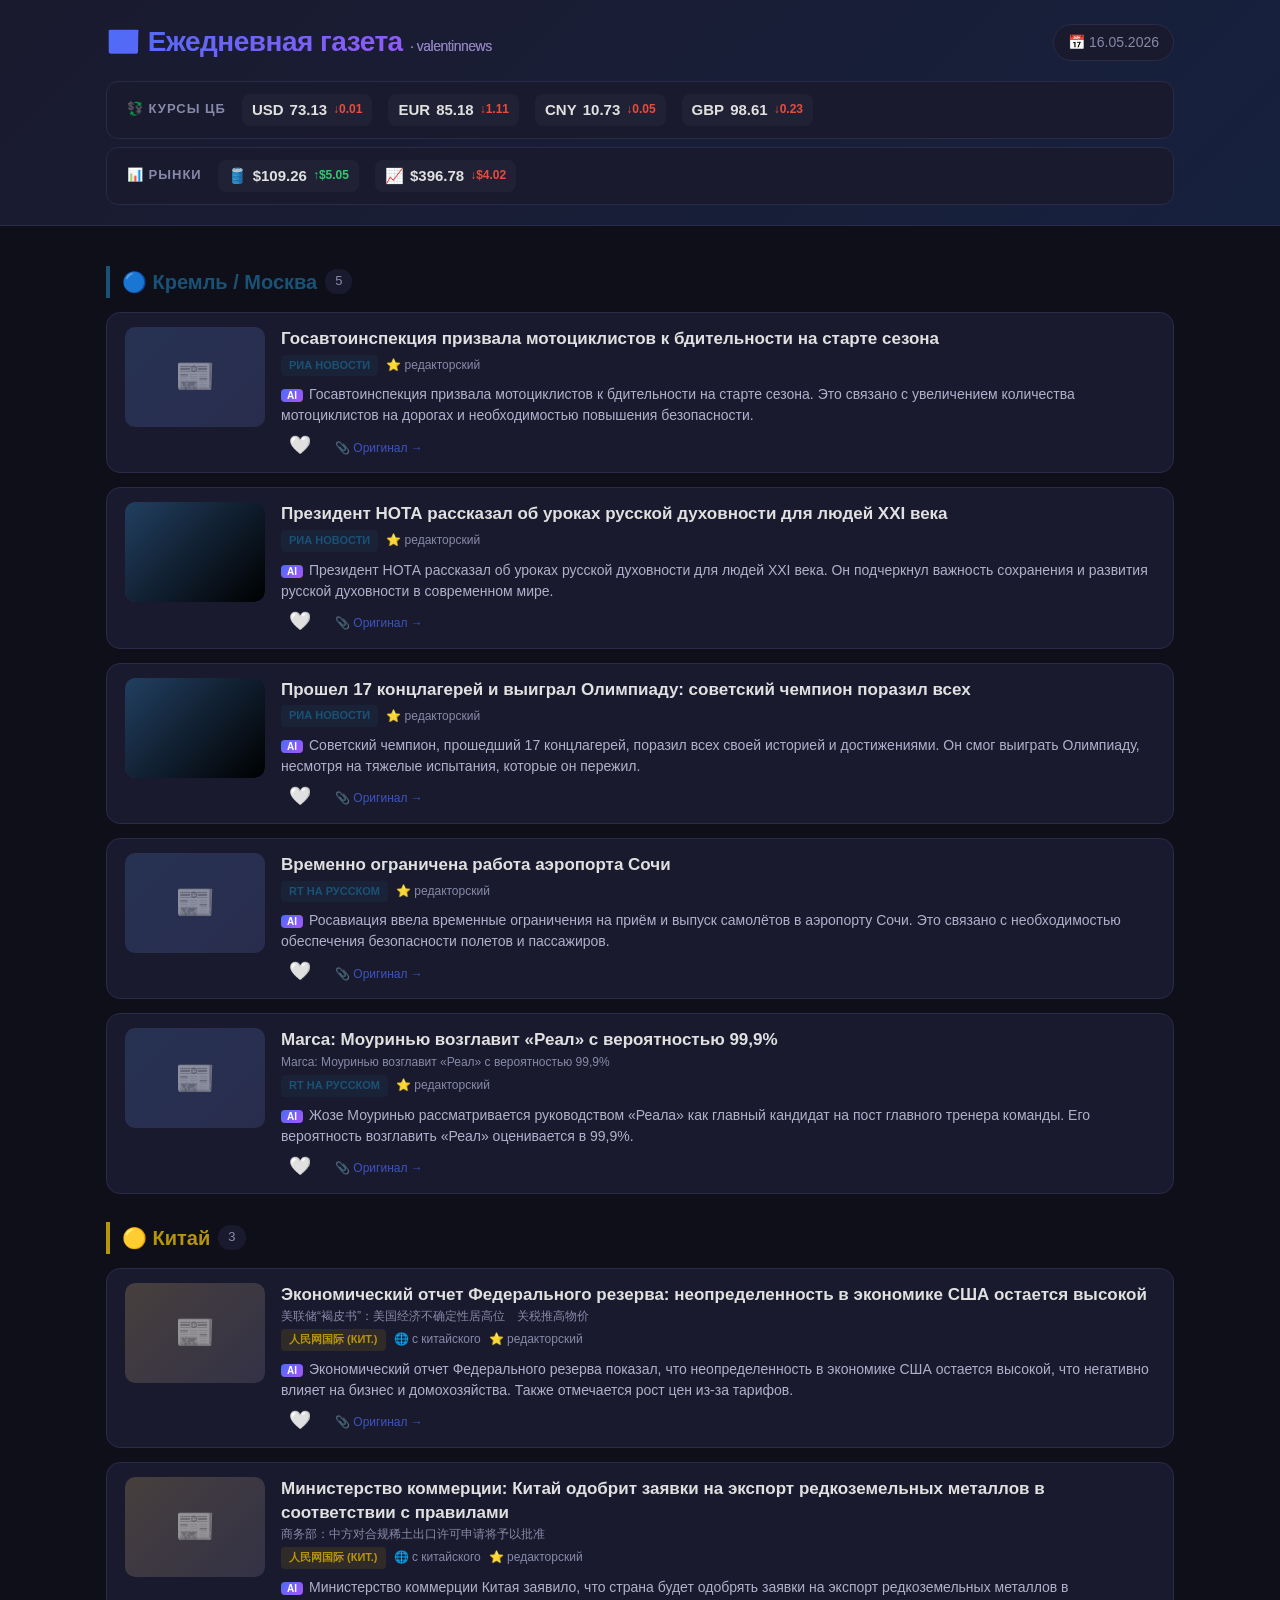
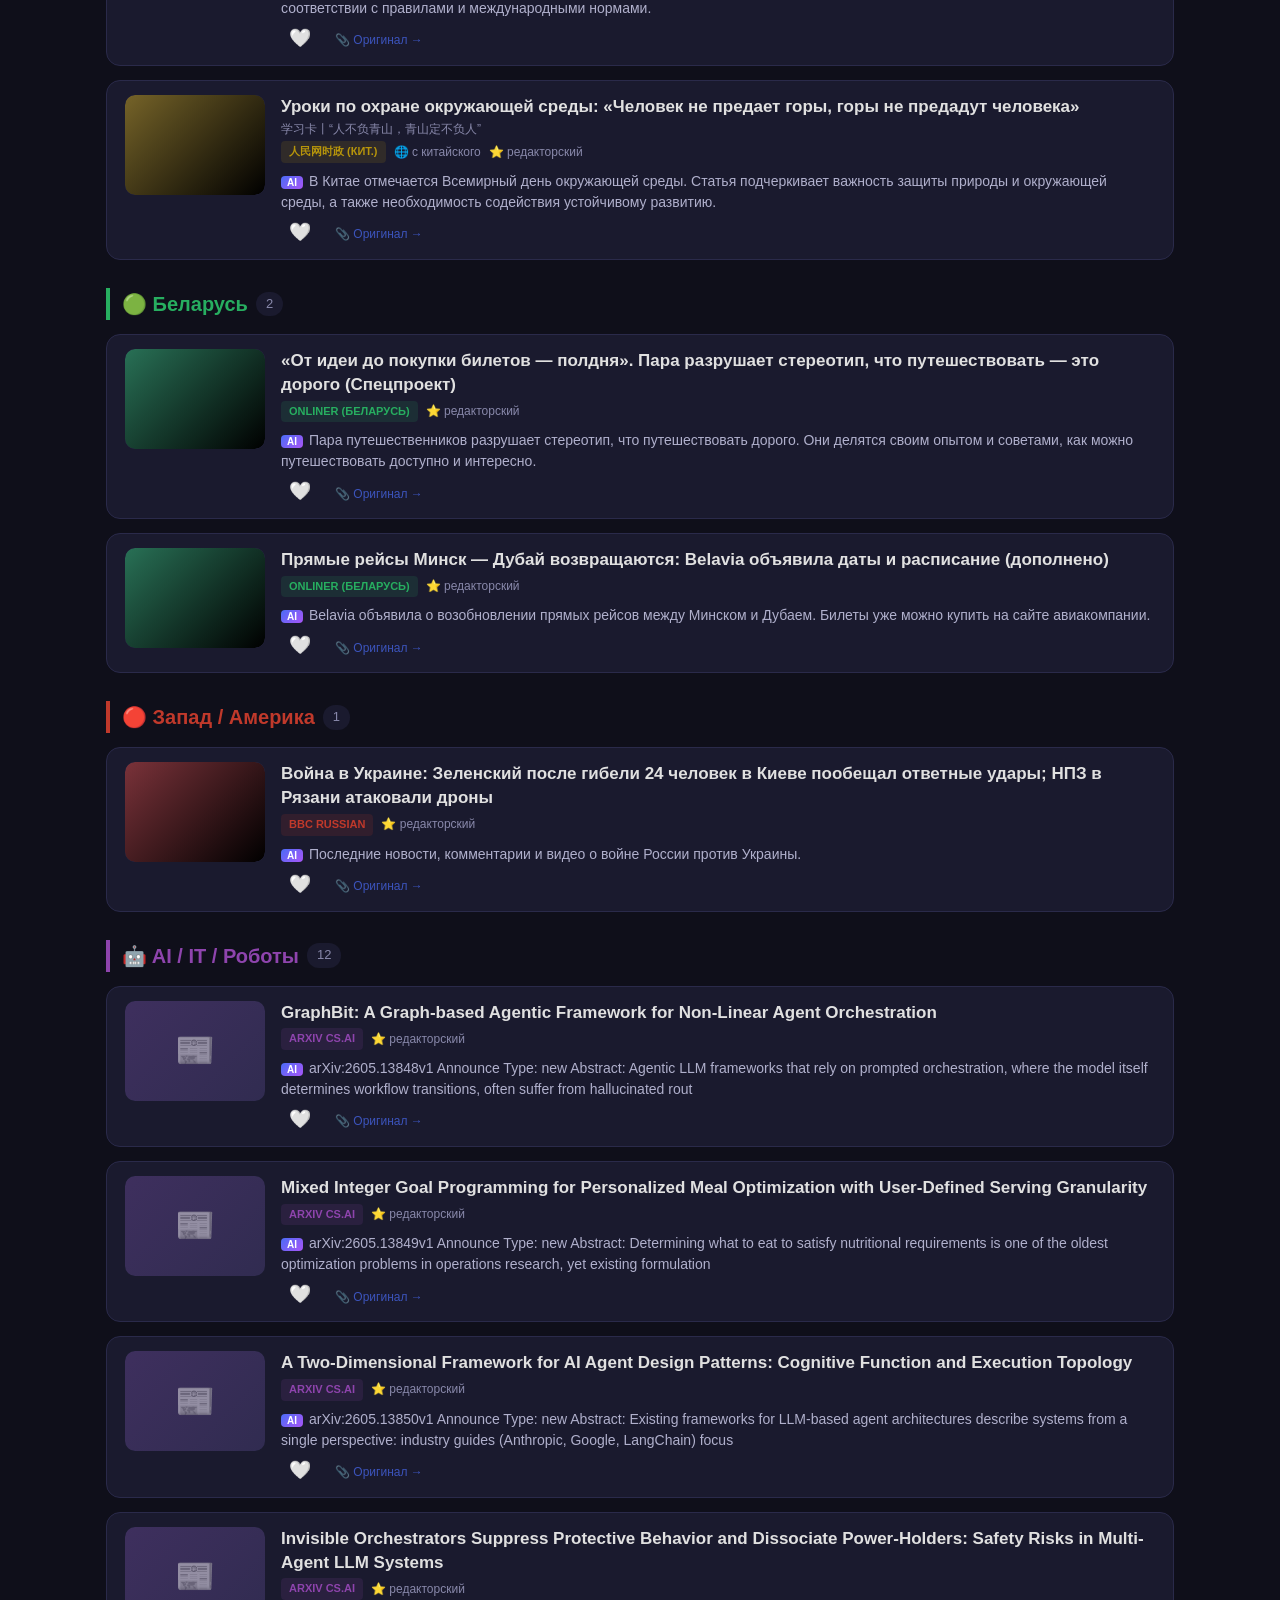
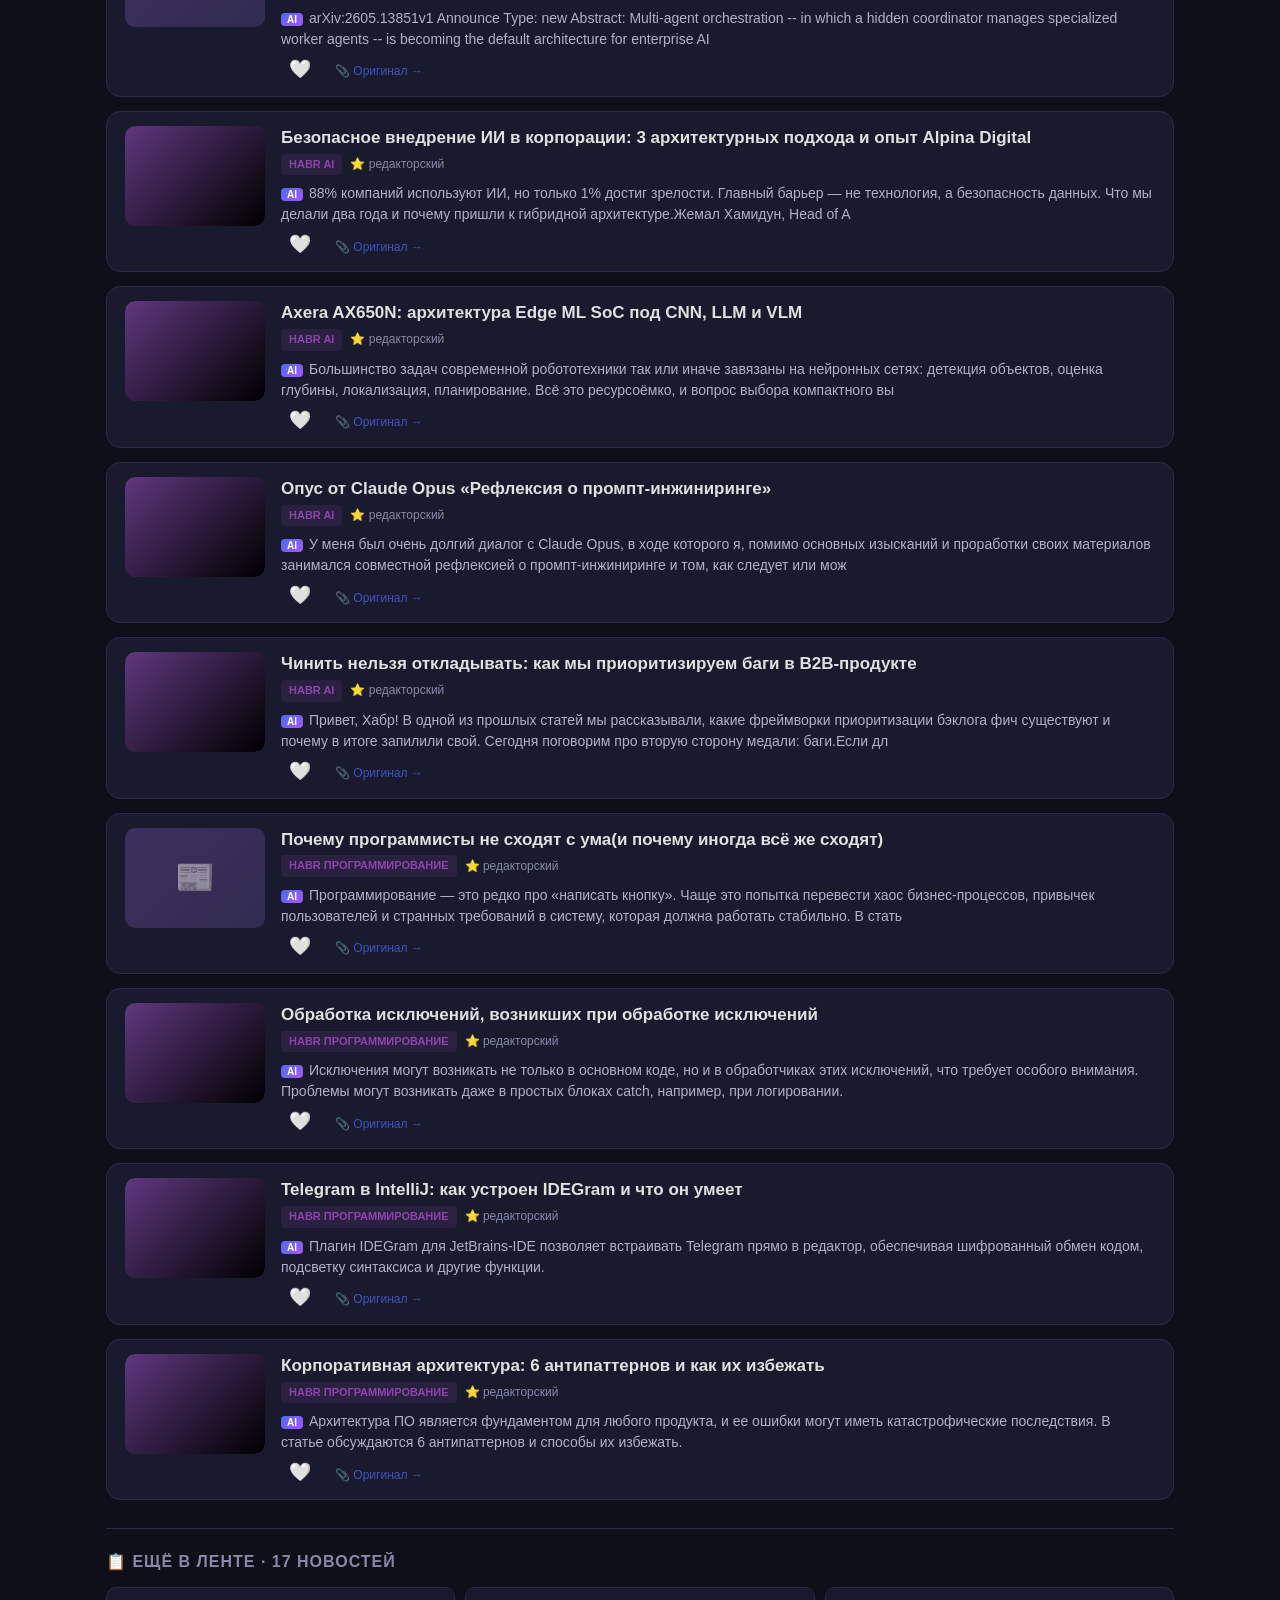
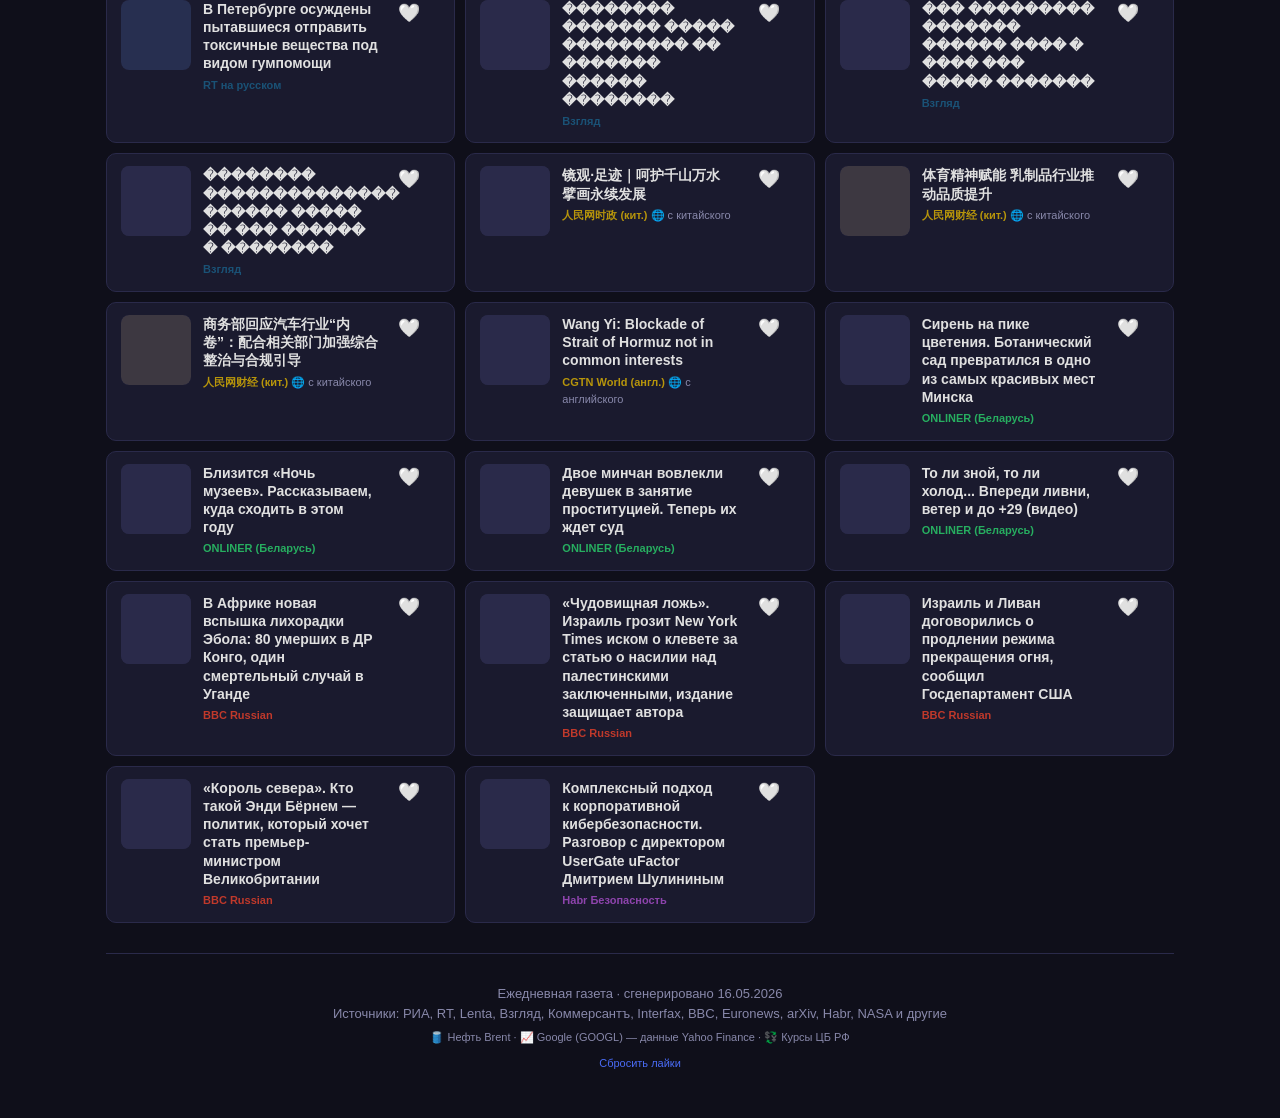
==== commit e4303f62: "📰 Обновление газеты 16.05.2026" ====
--- a/index.html
+++ b/index.html
@@ -3,7 +3,7 @@
 <head>
     <meta charset="UTF-8">
     <meta name="viewport" content="width=device-width, initial-scale=1.0">
-    <title>Ежедневная газета — 15.05.2026</title>
+    <title>Ежедневная газета — 16.05.2026</title>
     <meta name="robots" content="noindex, nofollow">
     <style>
         :root {
@@ -451,7 +451,7 @@
                 <div class="site-title">
                     📰 Ежедневная газета <small>· valentinnews</small>
                 </div>
-                <div class="date-badge">📅 15.05.2026</div>
+                <div class="date-badge">📅 16.05.2026</div>
             </div>
             
             <div class="currency-bar">
@@ -459,23 +459,23 @@
                 
             <div class="currency-item down">
                 <span class="currency-code">USD</span>
-                <span class="currency-value">73.14</span>
-                <span class="currency-change">↓0.20</span>
-            </div>
-            <div class="currency-item up">
+                <span class="currency-value">73.13</span>
+                <span class="currency-change">↓0.01</span>
+            </div>
+            <div class="currency-item down">
                 <span class="currency-code">EUR</span>
-                <span class="currency-value">86.29</span>
-                <span class="currency-change">↑0.39</span>
+                <span class="currency-value">85.18</span>
+                <span class="currency-change">↓1.11</span>
             </div>
             <div class="currency-item down">
                 <span class="currency-code">CNY</span>
-                <span class="currency-value">10.79</span>
-                <span class="currency-change">↓0.01</span>
+                <span class="currency-value">10.73</span>
+                <span class="currency-change">↓0.05</span>
             </div>
             <div class="currency-item down">
                 <span class="currency-code">GBP</span>
-                <span class="currency-value">98.84</span>
-                <span class="currency-change">↓0.36</span>
+                <span class="currency-value">98.61</span>
+                <span class="currency-change">↓0.23</span>
             </div>
             </div>
             
@@ -484,13 +484,13 @@
                 
             <div class="currency-item up">
                 <span class="currency-code">🛢️</span>
-                <span class="currency-value">$107.74</span>
-                <span class="currency-change">↑$3.53</span>
-            </div>
-            <div class="currency-item up">
+                <span class="currency-value">$109.26</span>
+                <span class="currency-change">↑$5.05</span>
+            </div>
+            <div class="currency-item down">
                 <span class="currency-code">📈</span>
-                <span class="currency-value">$401.07</span>
-                <span class="currency-change">↑$3.08</span>
+                <span class="currency-value">$396.78</span>
+                <span class="currency-change">↓$4.02</span>
             </div>
             </div>
         </div>
@@ -510,16 +510,58 @@
                     </div>
                     <div class="article-curated-content">
                         <div class="article-curated-title">
-                            <a href="https://ria.ru/20260515/hezbolla-2092594363.html" target="_blank" rel="noopener">&quot;Хезболла&quot; заявила о 13 боевых операциях против израильской армии за сутки</a>
+                            <a href="https://ria.ru/20260516/gosavtoinspektsiya-2092436165.html" target="_blank" rel="noopener">Госавтоинспекция призвала мотоциклистов к бдительности на старте сезона</a>
                         </div>
                         <div class="article-meta">
                             <span class="article-source" style="background:#1a527622;color:#1a5276">РИА Новости</span>
                             ⭐ редакторский
                         </div>
-                        <div class="article-summary"><span class="ai-badge">AI</span>Боевое крыло «Хезболла» заявило о 13 боевых операциях против израильской армии за сутки. Это произошло в ответ на действия Израиля.</div>
-                        <div class="article-actions">
-                            <button class="like-btn" data-key="4a351856" title="Нравится">🤍</button>
-                            <a href="https://ria.ru/20260515/hezbolla-2092594363.html" target="_blank" rel="noopener" class="article-original">📎 Оригинал →</a>
+                        <div class="article-summary"><span class="ai-badge">AI</span>Госавтоинспекция призвала мотоциклистов к бдительности на старте сезона. Это связано с увеличением количества мотоциклистов на дорогах и необходимостью повышения безопасности.</div>
+                        <div class="article-actions">
+                            <button class="like-btn" data-key="08b90aad" title="Нравится">🤍</button>
+                            <a href="https://ria.ru/20260516/gosavtoinspektsiya-2092436165.html" target="_blank" rel="noopener" class="article-original">📎 Оригинал →</a>
+                        </div>
+                    </div>
+                </div>
+            </div>
+            <div class="article-curated">
+                <div class="article-curated-main">
+                    <div class="article-curated-image">
+                        <div class="article-curated-image" style="background:linear-gradient(135deg,#1a527688,#000)"><img src="https://cdnn21.img.ria.ru/images/07ea/03/13/2081638727_0:0:3074:1729_650x0_80_0_0_605fb29effca59c619d494739cf03fe4.jpg" alt="Президент НОТА рассказал об уроках русской духовности для людей XXI века" loading="lazy" onerror="this.style.display='none'" crossorigin="anonymous"></div>
+                    </div>
+                    <div class="article-curated-content">
+                        <div class="article-curated-title">
+                            <a href="https://ria.ru/20260516/nota-2092421995.html" target="_blank" rel="noopener">Президент НОТА рассказал об уроках русской духовности для людей XXI века</a>
+                        </div>
+                        <div class="article-meta">
+                            <span class="article-source" style="background:#1a527622;color:#1a5276">РИА Новости</span>
+                            ⭐ редакторский
+                        </div>
+                        <div class="article-summary"><span class="ai-badge">AI</span>Президент НОТА рассказал об уроках русской духовности для людей XXI века. Он подчеркнул важность сохранения и развития русской духовности в современном мире.</div>
+                        <div class="article-actions">
+                            <button class="like-btn" data-key="8e0450b6" title="Нравится">🤍</button>
+                            <a href="https://ria.ru/20260516/nota-2092421995.html" target="_blank" rel="noopener" class="article-original">📎 Оригинал →</a>
+                        </div>
+                    </div>
+                </div>
+            </div>
+            <div class="article-curated">
+                <div class="article-curated-main">
+                    <div class="article-curated-image">
+                        <div class="article-curated-image" style="background:linear-gradient(135deg,#1a527688,#000)"><img src="https://cdnn21.img.ria.ru/images/155333/92/1553339227_0:494:2048:1646_650x0_80_0_0_7bd74e8348d292e074b0be4853f8d97a.jpg" alt="Прошел 17 концлагерей и выиграл Олимпиаду: советский чемпион поразил всех" loading="lazy" onerror="this.style.display='none'" crossorigin="anonymous"></div>
+                    </div>
+                    <div class="article-curated-content">
+                        <div class="article-curated-title">
+                            <a href="https://ria.ru/20260516/chukarin-2092794941.html" target="_blank" rel="noopener">Прошел 17 концлагерей и выиграл Олимпиаду: советский чемпион поразил всех</a>
+                        </div>
+                        <div class="article-meta">
+                            <span class="article-source" style="background:#1a527622;color:#1a5276">РИА Новости</span>
+                            ⭐ редакторский
+                        </div>
+                        <div class="article-summary"><span class="ai-badge">AI</span>Советский чемпион, прошедший 17 концлагерей, поразил всех своей историей и достижениями. Он смог выиграть Олимпиаду, несмотря на тяжелые испытания, которые он пережил.</div>
+                        <div class="article-actions">
+                            <button class="like-btn" data-key="18df5147" title="Нравится">🤍</button>
+                            <a href="https://ria.ru/20260516/chukarin-2092794941.html" target="_blank" rel="noopener" class="article-original">📎 Оригинал →</a>
                         </div>
                     </div>
                 </div>
@@ -531,16 +573,16 @@
                     </div>
                     <div class="article-curated-content">
                         <div class="article-curated-title">
-                            <a href="https://ria.ru/20260515/konfety-2092593919.html" target="_blank" rel="noopener">Кондитер рассказал, какой ингредиент в конфетах опасен для здоровья</a>
-                        </div>
-                        <div class="article-meta">
-                            <span class="article-source" style="background:#1a527622;color:#1a5276">РИА Новости</span>
-                            ⭐ редакторский
-                        </div>
-                        <div class="article-summary"><span class="ai-badge">AI</span>Конфетный ингредиент, который может быть опасен для здоровья, был назван кондитером. Этот ингредиент может нанести вред здоровью человека.</div>
-                        <div class="article-actions">
-                            <button class="like-btn" data-key="b276f82d" title="Нравится">🤍</button>
-                            <a href="https://ria.ru/20260515/konfety-2092593919.html" target="_blank" rel="noopener" class="article-original">📎 Оригинал →</a>
+                            <a href="https://russian.rt.com/russia/news/1632554-ogranichenie-aeroport-sochi?utm_source=rss&amp;utm_medium=rss&amp;utm_campaign=RSS" target="_blank" rel="noopener">Временно ограничена работа аэропорта Сочи</a>
+                        </div>
+                        <div class="article-meta">
+                            <span class="article-source" style="background:#1a527622;color:#1a5276">RT на русском</span>
+                            ⭐ редакторский
+                        </div>
+                        <div class="article-summary"><span class="ai-badge">AI</span>Росавиация ввела временные ограничения на приём и выпуск самолётов в аэропорту Сочи. Это связано с необходимостью обеспечения безопасности полетов и пассажиров.</div>
+                        <div class="article-actions">
+                            <button class="like-btn" data-key="3484cd6a" title="Нравится">🤍</button>
+                            <a href="https://russian.rt.com/russia/news/1632554-ogranichenie-aeroport-sochi?utm_source=rss&amp;utm_medium=rss&amp;utm_campaign=RSS" target="_blank" rel="noopener" class="article-original">📎 Оригинал →</a>
                         </div>
                     </div>
                 </div>
@@ -552,58 +594,16 @@
                     </div>
                     <div class="article-curated-content">
                         <div class="article-curated-title">
-                            <a href="https://ria.ru/20260515/mbappe-2092593685.html" target="_blank" rel="noopener">Мбаппе саркастично высказался о непопадании в состав &quot;Реала&quot;</a>
-                        </div>
-                        <div class="article-meta">
-                            <span class="article-source" style="background:#1a527622;color:#1a5276">РИА Новости</span>
-                            ⭐ редакторский
-                        </div>
-                        <div class="article-summary"><span class="ai-badge">AI</span>Футболист Мбаппе высказался о непопадании в состав «Реала». Он сделал саркастическое заявление по этому поводу.</div>
-                        <div class="article-actions">
-                            <button class="like-btn" data-key="c34c8c55" title="Нравится">🤍</button>
-                            <a href="https://ria.ru/20260515/mbappe-2092593685.html" target="_blank" rel="noopener" class="article-original">📎 Оригинал →</a>
-                        </div>
-                    </div>
-                </div>
-            </div>
-            <div class="article-curated">
-                <div class="article-curated-main">
-                    <div class="article-curated-image">
-                        <div class="article-curated-image article-noimage" style="background:linear-gradient(135deg,#1a527633,#1a527611)"><div class="noimage-icon">📰</div></div>
-                    </div>
-                    <div class="article-curated-content">
-                        <div class="article-curated-title">
-                            <a href="https://russian.rt.com/world/news/1632129-helsinki-aeroport-bespilotniki?utm_source=rss&amp;utm_medium=rss&amp;utm_campaign=RSS" target="_blank" rel="noopener">Yle: аэропорт Хельсинки приостановил работу из-за угрозы дронов</a>
+                            <a href="https://russian.rt.com/sport/news/1632550-mourino-real-vozvraschenie?utm_source=rss&amp;utm_medium=rss&amp;utm_campaign=RSS" target="_blank" rel="noopener">Marca: Моуринью возглавит «Реал» с вероятностью 99,9%</a><div class="article-title-original">Marca: Моуринью возглавит «Реал» с вероятностью 99,9%</div>
                         </div>
                         <div class="article-meta">
                             <span class="article-source" style="background:#1a527622;color:#1a5276">RT на русском</span>
                             ⭐ редакторский
                         </div>
-                        <div class="article-summary"><span class="ai-badge">AI</span>Аэропорт Хельсинки приостановил работу из-за угрозы дронов. Это произошло утром 15 мая, авиасообщение было временно прекращено.</div>
-                        <div class="article-actions">
-                            <button class="like-btn" data-key="e2e217a3" title="Нравится">🤍</button>
-                            <a href="https://russian.rt.com/world/news/1632129-helsinki-aeroport-bespilotniki?utm_source=rss&amp;utm_medium=rss&amp;utm_campaign=RSS" target="_blank" rel="noopener" class="article-original">📎 Оригинал →</a>
-                        </div>
-                    </div>
-                </div>
-            </div>
-            <div class="article-curated">
-                <div class="article-curated-main">
-                    <div class="article-curated-image">
-                        <div class="article-curated-image" style="background:linear-gradient(135deg,#1a527688,#000)"><img src="https://mf.b37mrtl.ru/russian/images/2026.05/thumbnail/6a06b0d502e8bd31b26baa5e.jpg" alt="Дуран досрочно расторг с «Зенитом» арендное соглашение" loading="lazy" onerror="this.style.display='none'" crossorigin="anonymous"></div>
-                    </div>
-                    <div class="article-curated-content">
-                        <div class="article-curated-title">
-                            <a href="https://russian.rt.com/sport/news/1632115-duran-zenit-futbol-kontrakt?utm_source=rss&amp;utm_medium=rss&amp;utm_campaign=RSS" target="_blank" rel="noopener">Дуран досрочно расторг с «Зенитом» арендное соглашение</a>
-                        </div>
-                        <div class="article-meta">
-                            <span class="article-source" style="background:#1a527622;color:#1a5276">RT на русском</span>
-                            ⭐ редакторский
-                        </div>
-                        <div class="article-summary"><span class="ai-badge">AI</span>Нападающий «Аль-Насра» Джон Дуран досрочно расторг арендное соглашение с «Зенитом». Это произошло по взаимному согласию сторон.</div>
-                        <div class="article-actions">
-                            <button class="like-btn" data-key="58e1a644" title="Нравится">🤍</button>
-                            <a href="https://russian.rt.com/sport/news/1632115-duran-zenit-futbol-kontrakt?utm_source=rss&amp;utm_medium=rss&amp;utm_campaign=RSS" target="_blank" rel="noopener" class="article-original">📎 Оригинал →</a>
+                        <div class="article-summary"><span class="ai-badge">AI</span>Жозе Моуринью рассматривается руководством «Реала» как главный кандидат на пост главного тренера команды. Его вероятность возглавить «Реал» оценивается в 99,9%.</div>
+                        <div class="article-actions">
+                            <button class="like-btn" data-key="974f7797" title="Нравится">🤍</button>
+                            <a href="https://russian.rt.com/sport/news/1632550-mourino-real-vozvraschenie?utm_source=rss&amp;utm_medium=rss&amp;utm_campaign=RSS" target="_blank" rel="noopener" class="article-original">📎 Оригинал →</a>
                         </div>
                     </div>
                 </div>
@@ -622,13 +622,13 @@
                     </div>
                     <div class="article-curated-content">
                         <div class="article-curated-title">
-                            <a href="http://world.people.com.cn/n1/2025/0605/c1002-40494887.html" target="_blank" rel="noopener">Отчет о состоянии экономики США: неопределенность остается высокой</a><div class="article-title-original">美联储“褐皮书”：美国经济不确定性居高位　关税推高物价</div>
+                            <a href="http://world.people.com.cn/n1/2025/0605/c1002-40494887.html" target="_blank" rel="noopener">Экономический отчет Федерального резерва: неопределенность в экономике США остается высокой</a><div class="article-title-original">美联储“褐皮书”：美国经济不确定性居高位　关税推高物价</div>
                         </div>
                         <div class="article-meta">
                             <span class="article-source" style="background:#b7950b22;color:#b7950b">人民网国际 (кит.)</span> <span class="trans-badge">🌐 с китайского</span>
                             ⭐ редакторский
                         </div>
-                        <div class="article-summary"><span class="ai-badge">AI</span>Согласно отчету Федеральной резервной системы США, неопределенность в экономике и политике остается высокой, что негативно влияет на бизнес и домохозяйства.</div>
+                        <div class="article-summary"><span class="ai-badge">AI</span>Экономический отчет Федерального резерва показал, что неопределенность в экономике США остается высокой, что негативно влияет на бизнес и домохозяйства. Также отмечается рост цен из-за тарифов.</div>
                         <div class="article-actions">
                             <button class="like-btn" data-key="eacc4011" title="Нравится">🤍</button>
                             <a href="http://world.people.com.cn/n1/2025/0605/c1002-40494887.html" target="_blank" rel="noopener" class="article-original">📎 Оригинал →</a>
@@ -643,13 +643,13 @@
                     </div>
                     <div class="article-curated-content">
                         <div class="article-curated-title">
-                            <a href="http://world.people.com.cn/n1/2025/0605/c1002-40494861.html" target="_blank" rel="noopener">Министерство коммерции Китая: будет одобрена заявка на экспорт редкоземельных элементов</a><div class="article-title-original">商务部：中方对合规稀土出口许可申请将予以批准</div>
+                            <a href="http://world.people.com.cn/n1/2025/0605/c1002-40494861.html" target="_blank" rel="noopener">Министерство коммерции: Китай одобрит заявки на экспорт редкоземельных металлов в соответствии с правилами</a><div class="article-title-original">商务部：中方对合规稀土出口许可申请将予以批准</div>
                         </div>
                         <div class="article-meta">
                             <span class="article-source" style="background:#b7950b22;color:#b7950b">人民网国际 (кит.)</span> <span class="trans-badge">🌐 с китайского</span>
                             ⭐ редакторский
                         </div>
-                        <div class="article-summary"><span class="ai-badge">AI</span>Министерство коммерции Китая заявило, что будет одобрена заявка на экспорт редкоземельных элементов, если она соответствует установленным правилам.</div>
+                        <div class="article-summary"><span class="ai-badge">AI</span>Министерство коммерции Китая заявило, что страна будет одобрять заявки на экспорт редкоземельных металлов в соответствии с правилами и международными нормами.</div>
                         <div class="article-actions">
                             <button class="like-btn" data-key="77fefedb" title="Нравится">🤍</button>
                             <a href="http://world.people.com.cn/n1/2025/0605/c1002-40494861.html" target="_blank" rel="noopener" class="article-original">📎 Оригинал →</a>
@@ -664,13 +664,13 @@
                     </div>
                     <div class="article-curated-content">
                         <div class="article-curated-title">
-                            <a href="http://politics.people.com.cn/n1/2025/0605/c1001-40494898.html" target="_blank" rel="noopener">Уроки по охране окружающей среды</a><div class="article-title-original">学习卡丨“人不负青山，青山定不负人”</div>
+                            <a href="http://politics.people.com.cn/n1/2025/0605/c1001-40494898.html" target="_blank" rel="noopener">Уроки по охране окружающей среды: «Человек не предает горы, горы не предадут человека»</a><div class="article-title-original">学习卡丨“人不负青山，青山定不负人”</div>
                         </div>
                         <div class="article-meta">
                             <span class="article-source" style="background:#b7950b22;color:#b7950b">人民网时政 (кит.)</span> <span class="trans-badge">🌐 с китайского</span>
                             ⭐ редакторский
                         </div>
-                        <div class="article-summary"><span class="ai-badge">AI</span>В Китае отмечается Всемирный день окружающей среды, и власти призывают граждан заботиться о природе и защищать ее.</div>
+                        <div class="article-summary"><span class="ai-badge">AI</span>В Китае отмечается Всемирный день окружающей среды. Статья подчеркивает важность защиты природы и окружающей среды, а также необходимость содействия устойчивому развитию.</div>
                         <div class="article-actions">
                             <button class="like-btn" data-key="2606c525" title="Нравится">🤍</button>
                             <a href="http://politics.people.com.cn/n1/2025/0605/c1001-40494898.html" target="_blank" rel="noopener" class="article-original">📎 Оригинал →</a>
@@ -688,41 +688,41 @@
             <div class="article-curated">
                 <div class="article-curated-main">
                     <div class="article-curated-image">
-                        <div class="article-curated-image" style="background:linear-gradient(135deg,#27ae6088,#000)"><img src="https://content.onliner.by/news/thumbnail/3c6cd7b86a46d6044e8be4f0a6dc08ef.jpg" alt="Пережила полиомиелит, но стала чемпионкой мира и крутой художницей. Знакомьтесь: это Соня (видео)" loading="lazy" onerror="this.style.display='none'" crossorigin="anonymous"></div>
-                    </div>
-                    <div class="article-curated-content">
-                        <div class="article-curated-title">
-                            <a href="https://people.onliner.by/2026/05/15/perezhila-poliomielit" target="_blank" rel="noopener">Пережила полиомиелит, но стала чемпионкой мира и крутой художницей. Знакомьтесь: это Соня (видео)</a>
+                        <div class="article-curated-image" style="background:linear-gradient(135deg,#27ae6088,#000)"><img src="https://content.onliner.by/news/thumbnail/b2cace69f464f18c51dc3e4b7df97200.jpg" alt="«От идеи до покупки билетов — полдня». Пара разрушает стереотип, что путешествовать — это дорого (Спецпроект)" loading="lazy" onerror="this.style.display='none'" crossorigin="anonymous"></div>
+                    </div>
+                    <div class="article-curated-content">
+                        <div class="article-curated-title">
+                            <a href="https://people.onliner.by/2026/05/16/ne-obrashhayutsya-k-turagentam" target="_blank" rel="noopener">«От идеи до покупки билетов — полдня». Пара разрушает стереотип, что путешествовать — это дорого (Спецпроект)</a>
                         </div>
                         <div class="article-meta">
                             <span class="article-source" style="background:#27ae6022;color:#27ae60">ONLINER (Беларусь)</span>
                             ⭐ редакторский
                         </div>
-                        <div class="article-summary"><span class="ai-badge">AI</span>Девушка по имени Соня, которая перенесла полиомиелит, стала чемпионкой мира по бальным танцам и художницей. Она добилась больших успехов в своей жизни.</div>
-                        <div class="article-actions">
-                            <button class="like-btn" data-key="231f7efc" title="Нравится">🤍</button>
-                            <a href="https://people.onliner.by/2026/05/15/perezhila-poliomielit" target="_blank" rel="noopener" class="article-original">📎 Оригинал →</a>
-                        </div>
-                    </div>
-                </div>
-            </div>
-            <div class="article-curated">
-                <div class="article-curated-main">
-                    <div class="article-curated-image">
-                        <div class="article-curated-image" style="background:linear-gradient(135deg,#27ae6088,#000)"><img src="https://content.onliner.by/news/thumbnail/51c9c4c73c2ce4eeb78f1de1a58c2dae.jpg" alt="Перепутал газировку со средством для мойки двигателя: дети отравились бытовой химией" loading="lazy" onerror="this.style.display='none'" crossorigin="anonymous"></div>
-                    </div>
-                    <div class="article-curated-content">
-                        <div class="article-curated-title">
-                            <a href="https://people.onliner.by/2026/05/14/pereputal-gazirovku-so-sredstvom-dlya-mojki-dvigatelya-deti-otravilis-bytovoj-ximiej" target="_blank" rel="noopener">Перепутал газировку со средством для мойки двигателя: дети отравились бытовой химией</a>
+                        <div class="article-summary"><span class="ai-badge">AI</span>Пара путешественников разрушает стереотип, что путешествовать дорого. Они делятся своим опытом и советами, как можно путешествовать доступно и интересно.</div>
+                        <div class="article-actions">
+                            <button class="like-btn" data-key="3a8b9150" title="Нравится">🤍</button>
+                            <a href="https://people.onliner.by/2026/05/16/ne-obrashhayutsya-k-turagentam" target="_blank" rel="noopener" class="article-original">📎 Оригинал →</a>
+                        </div>
+                    </div>
+                </div>
+            </div>
+            <div class="article-curated">
+                <div class="article-curated-main">
+                    <div class="article-curated-image">
+                        <div class="article-curated-image" style="background:linear-gradient(135deg,#27ae6088,#000)"><img src="https://content.onliner.by/news/thumbnail/cd697ba1ee5724e1b359f37ed113f827.jpg" alt="Прямые рейсы Минск — Дубай возвращаются: Belavia объявила даты и расписание (дополнено)" loading="lazy" onerror="this.style.display='none'" crossorigin="anonymous"></div>
+                    </div>
+                    <div class="article-curated-content">
+                        <div class="article-curated-title">
+                            <a href="https://people.onliner.by/2026/05/15/belavia-gotovitsya-vozobnovit-rejsy-v-oae-dva-raza-v-nedelyu-izvestna-data" target="_blank" rel="noopener">Прямые рейсы Минск — Дубай возвращаются: Belavia объявила даты и расписание (дополнено)</a>
                         </div>
                         <div class="article-meta">
                             <span class="article-source" style="background:#27ae6022;color:#27ae60">ONLINER (Беларусь)</span>
                             ⭐ редакторский
                         </div>
-                        <div class="article-summary"><span class="ai-badge">AI</span>Дети отравились бытовой химией, перепутав ее с газировкой. Это произошло из-за ошибки взрослых, которые не обеспечили безопасность детей.</div>
-                        <div class="article-actions">
-                            <button class="like-btn" data-key="cd6a711d" title="Нравится">🤍</button>
-                            <a href="https://people.onliner.by/2026/05/14/pereputal-gazirovku-so-sredstvom-dlya-mojki-dvigatelya-deti-otravilis-bytovoj-ximiej" target="_blank" rel="noopener" class="article-original">📎 Оригинал →</a>
+                        <div class="article-summary"><span class="ai-badge">AI</span>Belavia объявила о возобновлении прямых рейсов между Минском и Дубаем. Билеты уже можно купить на сайте авиакомпании.</div>
+                        <div class="article-actions">
+                            <button class="like-btn" data-key="60b7d3fa" title="Нравится">🤍</button>
+                            <a href="https://people.onliner.by/2026/05/15/belavia-gotovitsya-vozobnovit-rejsy-v-oae-dva-raza-v-nedelyu-izvestna-data" target="_blank" rel="noopener" class="article-original">📎 Оригинал →</a>
                         </div>
                     </div>
                 </div>
@@ -737,17 +737,17 @@
             <div class="article-curated">
                 <div class="article-curated-main">
                     <div class="article-curated-image">
-                        <div class="article-curated-image" style="background:linear-gradient(135deg,#c0392b88,#000)"><img src="https://ichef.bbci.co.uk/ace/standard/240/cpsprodpb/0876/live/ffdf6230-500e-11f1-b682-cf91850925ea.jpg" alt="Война в Украине: в результате массированного удара по Киеву погибли 24 человека; украинские беспилотники нанесли удар по Рязани, три человека погибли" loading="lazy" onerror="this.style.display='none'" crossorigin="anonymous"></div>
-                    </div>
-                    <div class="article-curated-content">
-                        <div class="article-curated-title">
-                            <a href="https://www.bbc.co.uk/russian/live/cy52r3d960lt?at_medium=RSS&amp;amp;at_campaign=rss" target="_blank" rel="noopener">Война в Украине: в результате массированного удара по Киеву погибли 24 человека; украинские беспилотники нанесли удар по Рязани, три человека погибли</a>
+                        <div class="article-curated-image" style="background:linear-gradient(135deg,#c0392b88,#000)"><img src="https://ichef.bbci.co.uk/ace/standard/240/cpsprodpb/fbe6/live/fea1e570-5098-11f1-8b8c-6d33e1d5abb6.jpg" alt="Война в Украине: Зеленский после гибели 24 человек в Киеве пообещал ответные удары; НПЗ в Рязани атаковали дроны" loading="lazy" onerror="this.style.display='none'" crossorigin="anonymous"></div>
+                    </div>
+                    <div class="article-curated-content">
+                        <div class="article-curated-title">
+                            <a href="https://www.bbc.co.uk/russian/live/cy52r3d960lt?at_medium=RSS&amp;amp;at_campaign=rss" target="_blank" rel="noopener">Война в Украине: Зеленский после гибели 24 человек в Киеве пообещал ответные удары; НПЗ в Рязани атаковали дроны</a>
                         </div>
                         <div class="article-meta">
                             <span class="article-source" style="background:#c0392b22;color:#c0392b">BBC Russian</span>
                             ⭐ редакторский
                         </div>
-                        <div class="article-summary"><span class="ai-badge">AI</span>В результате массированного удара по Киеву погибли 24 человека, а украинские беспилотники нанесли удар по Рязани, в результате чего погибли три человека.</div>
+                        <div class="article-summary"><span class="ai-badge">AI</span>Последние новости, комментарии и видео о войне России против Украины.</div>
                         <div class="article-actions">
                             <button class="like-btn" data-key="e909b7a8" title="Нравится">🤍</button>
                             <a href="https://www.bbc.co.uk/russian/live/cy52r3d960lt?at_medium=RSS&amp;amp;at_campaign=rss" target="_blank" rel="noopener" class="article-original">📎 Оригинал →</a>
@@ -769,13 +769,14 @@
                     </div>
                     <div class="article-curated-content">
                         <div class="article-curated-title">
-                            <a href="https://arxiv.org/abs/2605.13848" target="_blank" rel="noopener">GraphBit: графический агентский фреймворк для нелинейной оркестрации агентов</a><div class="article-title-original">GraphBit: A Graph-based Agentic Framework for Non-Linear Agent Orchestration</div>
+                            <a href="https://arxiv.org/abs/2605.13848" target="_blank" rel="noopener">GraphBit: A Graph-based Agentic Framework for Non-Linear Agent Orchestration</a>
                         </div>
                         <div class="article-meta">
                             <span class="article-source" style="background:#8e44ad22;color:#8e44ad">arXiv cs.AI</span>
                             ⭐ редакторский
                         </div>
-                        <div class="article-summary"><span class="ai-badge">AI</span>Представлен GraphBit, фреймворк для оркестрации агентов, который использует графовую структуру для определения переходов между агентами, что позволяет избежать проблем с зацикливанием и нерепродуцируемостью.</div>
+                        <div class="article-summary"><span class="ai-badge">AI</span>arXiv:2605.13848v1 Announce Type: new 
+Abstract: Agentic LLM frameworks that rely on prompted orchestration, where the model itself determines workflow transitions, often suffer from hallucinated rout</div>
                         <div class="article-actions">
                             <button class="like-btn" data-key="0a1bf7f3" title="Нравится">🤍</button>
                             <a href="https://arxiv.org/abs/2605.13848" target="_blank" rel="noopener" class="article-original">📎 Оригинал →</a>
@@ -790,13 +791,14 @@
                     </div>
                     <div class="article-curated-content">
                         <div class="article-curated-title">
-                            <a href="https://arxiv.org/abs/2605.13849" target="_blank" rel="noopener">Целочисленная программа целей для персонализированной оптимизации питания с пользовательской гранулярностью</a><div class="article-title-original">Mixed Integer Goal Programming for Personalized Meal Optimization with User-Defined Serving Granularity</div>
+                            <a href="https://arxiv.org/abs/2605.13849" target="_blank" rel="noopener">Mixed Integer Goal Programming for Personalized Meal Optimization with User-Defined Serving Granularity</a>
                         </div>
                         <div class="article-meta">
                             <span class="article-source" style="background:#8e44ad22;color:#8e44ad">arXiv cs.AI</span>
                             ⭐ редакторский
                         </div>
-                        <div class="article-summary"><span class="ai-badge">AI</span>Статья представляет подход к решению проблемы оптимизации питания с помощью целочисленной программы целей, который позволяет учитывать пользовательские предпочтения и гранулярность порций.</div>
+                        <div class="article-summary"><span class="ai-badge">AI</span>arXiv:2605.13849v1 Announce Type: new 
+Abstract: Determining what to eat to satisfy nutritional requirements is one of the oldest optimization problems in operations research, yet existing formulation</div>
                         <div class="article-actions">
                             <button class="like-btn" data-key="2114f62a" title="Нравится">🤍</button>
                             <a href="https://arxiv.org/abs/2605.13849" target="_blank" rel="noopener" class="article-original">📎 Оригинал →</a>
@@ -811,13 +813,14 @@
                     </div>
                     <div class="article-curated-content">
                         <div class="article-curated-title">
-                            <a href="https://arxiv.org/abs/2605.13850" target="_blank" rel="noopener">Двумерный фреймворк для проектирования шаблонов ИИ-агентов: когнитивные функции и топология выполнения</a><div class="article-title-original">A Two-Dimensional Framework for AI Agent Design Patterns: Cognitive Function and Execution Topology</div>
+                            <a href="https://arxiv.org/abs/2605.13850" target="_blank" rel="noopener">A Two-Dimensional Framework for AI Agent Design Patterns: Cognitive Function and Execution Topology</a>
                         </div>
                         <div class="article-meta">
                             <span class="article-source" style="background:#8e44ad22;color:#8e44ad">arXiv cs.AI</span>
                             ⭐ редакторский
                         </div>
-                        <div class="article-summary"><span class="ai-badge">AI</span>Представлен фреймворк для проектирования ИИ-агентов, который учитывает как когнитивные функции, так и топологию выполнения, что позволяет создавать более эффективные и гибкие системы.</div>
+                        <div class="article-summary"><span class="ai-badge">AI</span>arXiv:2605.13850v1 Announce Type: new 
+Abstract: Existing frameworks for LLM-based agent architectures describe systems from a single perspective: industry guides (Anthropic, Google, LangChain) focus </div>
                         <div class="article-actions">
                             <button class="like-btn" data-key="3d77c578" title="Нравится">🤍</button>
                             <a href="https://arxiv.org/abs/2605.13850" target="_blank" rel="noopener" class="article-original">📎 Оригинал →</a>
@@ -832,13 +835,14 @@
                     </div>
                     <div class="article-curated-content">
                         <div class="article-curated-title">
-                            <a href="https://arxiv.org/abs/2605.13851" target="_blank" rel="noopener">Невидимые оркестраторы подавляют защитное поведение и дезориентируют держателей власти: риски безопасности в многоагентных системах ИИ</a><div class="article-title-original">Invisible Orchestrators Suppress Protective Behavior and Dissociate Power-Holders: Safety Risks in Multi-Agent LLM Systems</div>
+                            <a href="https://arxiv.org/abs/2605.13851" target="_blank" rel="noopener">Invisible Orchestrators Suppress Protective Behavior and Dissociate Power-Holders: Safety Risks in Multi-Agent LLM Systems</a>
                         </div>
                         <div class="article-meta">
                             <span class="article-source" style="background:#8e44ad22;color:#8e44ad">arXiv cs.AI</span>
                             ⭐ редакторский
                         </div>
-                        <div class="article-summary"><span class="ai-badge">AI</span>Статья исследует проблемы безопасности в многоагентных системах ИИ, где невидимые оркестраторы могут подавлять защитное поведение и дезориентировать держателей власти, что может привести к серьезным рискам.</div>
+                        <div class="article-summary"><span class="ai-badge">AI</span>arXiv:2605.13851v1 Announce Type: new 
+Abstract: Multi-agent orchestration -- in which a hidden coordinator manages specialized worker agents -- is becoming the default architecture for enterprise AI </div>
                         <div class="article-actions">
                             <button class="like-btn" data-key="ba2fa0aa" title="Нравится">🤍</button>
                             <a href="https://arxiv.org/abs/2605.13851" target="_blank" rel="noopener" class="article-original">📎 Оригинал →</a>
@@ -849,167 +853,167 @@
             <div class="article-curated">
                 <div class="article-curated-main">
                     <div class="article-curated-image">
+                        <div class="article-curated-image" style="background:linear-gradient(135deg,#8e44ad88,#000)"><img src="https://habrastorage.org/getpro/habr/upload_files/8f8/3c9/36a/8f83c936a9c8f63c232d40f69642fb1d.jpeg" alt="Безопасное внедрение ИИ в корпорации: 3 архитектурных подхода и опыт Alpina Digital" loading="lazy" onerror="this.style.display='none'" crossorigin="anonymous"></div>
+                    </div>
+                    <div class="article-curated-content">
+                        <div class="article-curated-title">
+                            <a href="https://habr.com/ru/articles/1035766/?utm_campaign=1035766&amp;amp;utm_source=habrahabr&amp;amp;utm_medium=rss" target="_blank" rel="noopener">Безопасное внедрение ИИ в корпорации: 3 архитектурных подхода и опыт Alpina Digital</a>
+                        </div>
+                        <div class="article-meta">
+                            <span class="article-source" style="background:#8e44ad22;color:#8e44ad">Habr AI</span>
+                            ⭐ редакторский
+                        </div>
+                        <div class="article-summary"><span class="ai-badge">AI</span>88% компаний используют ИИ, но только 1% достиг зрелости. Главный барьер — не технология, а безопасность данных. Что мы делали два года и почему пришли к гибридной архитектуре.Жемал Хамидун, Head of A</div>
+                        <div class="article-actions">
+                            <button class="like-btn" data-key="c1a9807b" title="Нравится">🤍</button>
+                            <a href="https://habr.com/ru/articles/1035766/?utm_campaign=1035766&amp;amp;utm_source=habrahabr&amp;amp;utm_medium=rss" target="_blank" rel="noopener" class="article-original">📎 Оригинал →</a>
+                        </div>
+                    </div>
+                </div>
+            </div>
+            <div class="article-curated">
+                <div class="article-curated-main">
+                    <div class="article-curated-image">
+                        <div class="article-curated-image" style="background:linear-gradient(135deg,#8e44ad88,#000)"><img src="https://habrastorage.org/getpro/habr/upload_files/b13/a93/b8c/b13a93b8c55efc0680416a62b557cbe3.JPG" alt="Axera AX650N: архитектура Edge ML SoC под CNN, LLM и VLM" loading="lazy" onerror="this.style.display='none'" crossorigin="anonymous"></div>
+                    </div>
+                    <div class="article-curated-content">
+                        <div class="article-curated-title">
+                            <a href="https://habr.com/ru/articles/1035776/?utm_campaign=1035776&amp;amp;utm_source=habrahabr&amp;amp;utm_medium=rss" target="_blank" rel="noopener">Axera AX650N: архитектура Edge ML SoC под CNN, LLM и VLM</a>
+                        </div>
+                        <div class="article-meta">
+                            <span class="article-source" style="background:#8e44ad22;color:#8e44ad">Habr AI</span>
+                            ⭐ редакторский
+                        </div>
+                        <div class="article-summary"><span class="ai-badge">AI</span>Большинство задач современной робототехники так или иначе завязаны на нейронных сетях: детекция объектов, оценка глубины, локализация, планирование. Всё это ресурсоёмко, и вопрос выбора компактного вы</div>
+                        <div class="article-actions">
+                            <button class="like-btn" data-key="66ec32c9" title="Нравится">🤍</button>
+                            <a href="https://habr.com/ru/articles/1035776/?utm_campaign=1035776&amp;amp;utm_source=habrahabr&amp;amp;utm_medium=rss" target="_blank" rel="noopener" class="article-original">📎 Оригинал →</a>
+                        </div>
+                    </div>
+                </div>
+            </div>
+            <div class="article-curated">
+                <div class="article-curated-main">
+                    <div class="article-curated-image">
+                        <div class="article-curated-image" style="background:linear-gradient(135deg,#8e44ad88,#000)"><img src="https://habrastorage.org/getpro/habr/upload_files/329/7a6/253/3297a6253e5431977d55eaf7c66b4411.jpg" alt="Опус от Claude Opus «Рефлексия о промпт-инжиниринге»" loading="lazy" onerror="this.style.display='none'" crossorigin="anonymous"></div>
+                    </div>
+                    <div class="article-curated-content">
+                        <div class="article-curated-title">
+                            <a href="https://habr.com/ru/articles/1035700/?utm_campaign=1035700&amp;amp;utm_source=habrahabr&amp;amp;utm_medium=rss" target="_blank" rel="noopener">Опус от Claude Opus «Рефлексия о промпт-инжиниринге»</a>
+                        </div>
+                        <div class="article-meta">
+                            <span class="article-source" style="background:#8e44ad22;color:#8e44ad">Habr AI</span>
+                            ⭐ редакторский
+                        </div>
+                        <div class="article-summary"><span class="ai-badge">AI</span>У меня был очень долгий диалог с Claude Opus, в ходе которого я, помимо основных изысканий и проработки своих материалов занимался совместной рефлексией о промпт-инжиниринге и том, как следует или мож</div>
+                        <div class="article-actions">
+                            <button class="like-btn" data-key="c3f3b825" title="Нравится">🤍</button>
+                            <a href="https://habr.com/ru/articles/1035700/?utm_campaign=1035700&amp;amp;utm_source=habrahabr&amp;amp;utm_medium=rss" target="_blank" rel="noopener" class="article-original">📎 Оригинал →</a>
+                        </div>
+                    </div>
+                </div>
+            </div>
+            <div class="article-curated">
+                <div class="article-curated-main">
+                    <div class="article-curated-image">
+                        <div class="article-curated-image" style="background:linear-gradient(135deg,#8e44ad88,#000)"><img src="https://habrastorage.org/getpro/habr/upload_files/846/c3e/84b/846c3e84bf1dd5f616b016e41abcf305.jpg" alt="Чинить нельзя откладывать: как мы приоритизируем баги в B2B-продукте" loading="lazy" onerror="this.style.display='none'" crossorigin="anonymous"></div>
+                    </div>
+                    <div class="article-curated-content">
+                        <div class="article-curated-title">
+                            <a href="https://habr.com/ru/companies/contentai/articles/1035674/?utm_campaign=1035674&amp;amp;utm_source=habrahabr&amp;amp;utm_medium=rss" target="_blank" rel="noopener">Чинить нельзя откладывать: как мы приоритизируем баги в B2B-продукте</a>
+                        </div>
+                        <div class="article-meta">
+                            <span class="article-source" style="background:#8e44ad22;color:#8e44ad">Habr AI</span>
+                            ⭐ редакторский
+                        </div>
+                        <div class="article-summary"><span class="ai-badge">AI</span>Привет, Хабр! В одной из прошлых статей мы рассказывали, какие фреймворки приоритизации бэклога фич существуют и почему в итоге запилили свой. Сегодня поговорим про вторую сторону медали: баги.Если дл</div>
+                        <div class="article-actions">
+                            <button class="like-btn" data-key="c54c5eeb" title="Нравится">🤍</button>
+                            <a href="https://habr.com/ru/companies/contentai/articles/1035674/?utm_campaign=1035674&amp;amp;utm_source=habrahabr&amp;amp;utm_medium=rss" target="_blank" rel="noopener" class="article-original">📎 Оригинал →</a>
+                        </div>
+                    </div>
+                </div>
+            </div>
+            <div class="article-curated">
+                <div class="article-curated-main">
+                    <div class="article-curated-image">
                         <div class="article-curated-image article-noimage" style="background:linear-gradient(135deg,#8e44ad33,#8e44ad11)"><div class="noimage-icon">📰</div></div>
                     </div>
                     <div class="article-curated-content">
                         <div class="article-curated-title">
-                            <a href="https://arxiv.org/abs/2605.13925" target="_blank" rel="noopener">К роботизированной ловкости руки: обзор</a><div class="article-title-original">Towards Robotic Dexterous Hand Intelligence: A Survey</div>
-                        </div>
-                        <div class="article-meta">
-                            <span class="article-source" style="background:#8e44ad22;color:#8e44ad">arXiv cs.RO</span>
-                            ⭐ редакторский
-                        </div>
-                        <div class="article-summary"><span class="ai-badge">AI</span>Статья представляет обзор последних достижений в области роботизированной ловкости руки, включая прогресс в области аппаратного обеспечения, датчиков, управления и симуляции.</div>
-                        <div class="article-actions">
-                            <button class="like-btn" data-key="83b172a6" title="Нравится">🤍</button>
-                            <a href="https://arxiv.org/abs/2605.13925" target="_blank" rel="noopener" class="article-original">📎 Оригинал →</a>
-                        </div>
-                    </div>
-                </div>
-            </div>
-            <div class="article-curated">
-                <div class="article-curated-main">
-                    <div class="article-curated-image">
-                        <div class="article-curated-image article-noimage" style="background:linear-gradient(135deg,#8e44ad33,#8e44ad11)"><div class="noimage-icon">📰</div></div>
-                    </div>
-                    <div class="article-curated-content">
-                        <div class="article-curated-title">
-                            <a href="https://arxiv.org/abs/2605.13996" target="_blank" rel="noopener">Эргодическая имитация для адаптивного исследования вокруг демонстраций</a><div class="article-title-original">Ergodic Imitation for Adaptive Exploration around Demonstrations</div>
-                        </div>
-                        <div class="article-meta">
-                            <span class="article-source" style="background:#8e44ad22;color:#8e44ad">arXiv cs.RO</span>
-                            ⭐ редакторский
-                        </div>
-                        <div class="article-summary"><span class="ai-badge">AI</span>Статья представляет подход к решению проблемы имитации в робототехнике, который использует эргодическую имитацию для адаптивного исследования вокруг демонстраций, что позволяет улучшить гибкость и эффективность роботов.</div>
-                        <div class="article-actions">
-                            <button class="like-btn" data-key="83d20747" title="Нравится">🤍</button>
-                            <a href="https://arxiv.org/abs/2605.13996" target="_blank" rel="noopener" class="article-original">📎 Оригинал →</a>
-                        </div>
-                    </div>
-                </div>
-            </div>
-            <div class="article-curated">
-                <div class="article-curated-main">
-                    <div class="article-curated-image">
-                        <div class="article-curated-image article-noimage" style="background:linear-gradient(135deg,#8e44ad33,#8e44ad11)"><div class="noimage-icon">📰</div></div>
-                    </div>
-                    <div class="article-curated-content">
-                        <div class="article-curated-title">
-                            <a href="https://arxiv.org/abs/2605.14106" target="_blank" rel="noopener">Клонирование поведения для активного восприятия с низкоразрешающим эгоцентрическим зрением</a><div class="article-title-original">Behavior Cloning for Active Perception with Low-Resolution Egocentric Vision</div>
-                        </div>
-                        <div class="article-meta">
-                            <span class="article-source" style="background:#8e44ad22;color:#8e44ad">arXiv cs.RO</span>
-                            ⭐ редакторский
-                        </div>
-                        <div class="article-summary"><span class="ai-badge">AI</span>Статья исследует возможность использования клонирования поведения для активного восприятия в задаче поиска объектов с помощью низкоразрешающего эгоцентрического зрения.</div>
-                        <div class="article-actions">
-                            <button class="like-btn" data-key="8183b821" title="Нравится">🤍</button>
-                            <a href="https://arxiv.org/abs/2605.14106" target="_blank" rel="noopener" class="article-original">📎 Оригинал →</a>
-                        </div>
-                    </div>
-                </div>
-            </div>
-            <div class="article-curated">
-                <div class="article-curated-main">
-                    <div class="article-curated-image">
-                        <div class="article-curated-image article-noimage" style="background:linear-gradient(135deg,#8e44ad33,#8e44ad11)"><div class="noimage-icon">📰</div></div>
-                    </div>
-                    <div class="article-curated-content">
-                        <div class="article-curated-title">
-                            <a href="https://arxiv.org/abs/2605.14174" target="_blank" rel="noopener">Обучение с ограничениями безопасности и посттренировочной проверкой досягаемости для навигации роботов</a><div class="article-title-original">Safety-Constrained Reinforcement Learning with Post-Training Reachability Verification for Robot Navigation</div>
-                        </div>
-                        <div class="article-meta">
-                            <span class="article-source" style="background:#8e44ad22;color:#8e44ad">arXiv cs.RO</span>
-                            ⭐ редакторский
-                        </div>
-                        <div class="article-summary"><span class="ai-badge">AI</span>Статья представляет подход к решению проблемы навигации роботов с учетом ограничений безопасности, который использует обучение с ограничениями безопасности и посттренировочную проверку досягаемости для обеспечения надежной и безопасной навигации.</div>
-                        <div class="article-actions">
-                            <button class="like-btn" data-key="eaccebf1" title="Нравится">🤍</button>
-                            <a href="https://arxiv.org/abs/2605.14174" target="_blank" rel="noopener" class="article-original">📎 Оригинал →</a>
-                        </div>
-                    </div>
-                </div>
-            </div>
-            <div class="article-curated">
-                <div class="article-curated-main">
-                    <div class="article-curated-image">
-                        <div class="article-curated-image" style="background:linear-gradient(135deg,#8e44ad88,#000)"><img src="https://habrastorage.org/getpro/habr/upload_files/46e/52e/c59/46e52ec5935b6e63ce559ae6cf4b7917.png" alt="Каким ИИ был до мощных компьютеров?" loading="lazy" onerror="this.style.display='none'" crossorigin="anonymous"></div>
-                    </div>
-                    <div class="article-curated-content">
-                        <div class="article-curated-title">
-                            <a href="https://habr.com/ru/companies/studyai/articles/1035322/?utm_campaign=1035322&amp;amp;utm_source=habrahabr&amp;amp;utm_medium=rss" target="_blank" rel="noopener">Каким ИИ был до мощных компьютеров?</a>
-                        </div>
-                        <div class="article-meta">
-                            <span class="article-source" style="background:#8e44ad22;color:#8e44ad">Habr AI</span>
-                            ⭐ редакторский
-                        </div>
-                        <div class="article-summary"><span class="ai-badge">AI</span>Статья представляет ретроспективный обзор истории искусственного интеллекта, включая его развитие в 90-х и 2000-х годах, и показывает, как ИИ эволюционировал от простых начал до современных мощных систем.</div>
-                        <div class="article-actions">
-                            <button class="like-btn" data-key="adb9cf33" title="Нравится">🤍</button>
-                            <a href="https://habr.com/ru/companies/studyai/articles/1035322/?utm_campaign=1035322&amp;amp;utm_source=habrahabr&amp;amp;utm_medium=rss" target="_blank" rel="noopener" class="article-original">📎 Оригинал →</a>
-                        </div>
-                    </div>
-                </div>
-            </div>
-            <div class="article-curated">
-                <div class="article-curated-main">
-                    <div class="article-curated-image">
-                        <div class="article-curated-image" style="background:linear-gradient(135deg,#8e44ad88,#000)"><img src="https://habrastorage.org/getpro/habr/upload_files/b64/1c7/bde/b641c7bdeee3ba1eb159c6cc7db84442.jpg" alt="ИИ в HR: тестирование сотрудников. Практический кейс и промпт проверки знаний правил habr с AI" loading="lazy" onerror="this.style.display='none'" crossorigin="anonymous"></div>
-                    </div>
-                    <div class="article-curated-content">
-                        <div class="article-curated-title">
-                            <a href="https://habr.com/ru/articles/1035018/?utm_campaign=1035018&amp;amp;utm_source=habrahabr&amp;amp;utm_medium=rss" target="_blank" rel="noopener">ИИ в HR: тестирование сотрудников. Практический кейс и промпт проверки знаний правил habr с AI</a>
-                        </div>
-                        <div class="article-meta">
-                            <span class="article-source" style="background:#8e44ad22;color:#8e44ad">Habr AI</span>
-                            ⭐ редакторский
-                        </div>
-                        <div class="article-summary"><span class="ai-badge">AI</span>ИИ-тесты - это один из самых простых, эффективных и надёжных методов использования искусственного интеллекта в компаниях и организациях. В статье рассмотрим реальный кейс, и на примере простого промпта сгенерируем тесты для проверки знаний правил habr.</div>
-                        <div class="article-actions">
-                            <button class="like-btn" data-key="641c3e85" title="Нравится">🤍</button>
-                            <a href="https://habr.com/ru/articles/1035018/?utm_campaign=1035018&amp;amp;utm_source=habrahabr&amp;amp;utm_medium=rss" target="_blank" rel="noopener" class="article-original">📎 Оригинал →</a>
-                        </div>
-                    </div>
-                </div>
-            </div>
-            <div class="article-curated">
-                <div class="article-curated-main">
-                    <div class="article-curated-image">
-                        <div class="article-curated-image" style="background:linear-gradient(135deg,#8e44ad88,#000)"><img src="https://habrastorage.org/getpro/habr/upload_files/f18/efb/6d1/f18efb6d1fc43303387b7a351df4b8dd.png" alt="Когда Кнут признаёт, что Claude решил его задачу за час — пора менять инфраструктуру" loading="lazy" onerror="this.style.display='none'" crossorigin="anonymous"></div>
-                    </div>
-                    <div class="article-curated-content">
-                        <div class="article-curated-title">
-                            <a href="https://habr.com/ru/articles/1035384/?utm_campaign=1035384&amp;amp;utm_source=habrahabr&amp;amp;utm_medium=rss" target="_blank" rel="noopener">Когда Кнут признаёт, что Claude решил его задачу за час — пора менять инфраструктуру</a>
-                        </div>
-                        <div class="article-meta">
-                            <span class="article-source" style="background:#8e44ad22;color:#8e44ad">Habr AI</span>
-                            ⭐ редакторский
-                        </div>
-                        <div class="article-summary"><span class="ai-badge">AI</span>Научная инфраструктура построена под режим «один человек читает один PDF», но этот режим перестаёт быть основным. Peer review наполовину случаен, а медианное время до решения составляет 198 дней.</div>
-                        <div class="article-actions">
-                            <button class="like-btn" data-key="ed4e6d13" title="Нравится">🤍</button>
-                            <a href="https://habr.com/ru/articles/1035384/?utm_campaign=1035384&amp;amp;utm_source=habrahabr&amp;amp;utm_medium=rss" target="_blank" rel="noopener" class="article-original">📎 Оригинал →</a>
-                        </div>
-                    </div>
-                </div>
-            </div>
-            <div class="article-curated">
-                <div class="article-curated-main">
-                    <div class="article-curated-image">
-                        <div class="article-curated-image" style="background:linear-gradient(135deg,#8e44ad88,#000)"><img src="https://habrastorage.org/getpro/habr/upload_files/6e0/59a/d92/6e059ad9209248828a700f1909235a68.png" alt="Как создавали норнов: тернистый путь программиста из Британии на пути к искусственной жизни" loading="lazy" onerror="this.style.display='none'" crossorigin="anonymous"></div>
-                    </div>
-                    <div class="article-curated-content">
-                        <div class="article-curated-title">
-                            <a href="https://habr.com/ru/articles/1034892/?utm_campaign=1034892&amp;amp;utm_source=habrahabr&amp;amp;utm_medium=rss" target="_blank" rel="noopener">Как создавали норнов: тернистый путь программиста из Британии на пути к искусственной жизни</a>
-                        </div>
-                        <div class="article-meta">
-                            <span class="article-source" style="background:#8e44ad22;color:#8e44ad">Habr AI</span>
-                            ⭐ редакторский
-                        </div>
-                        <div class="article-summary"><span class="ai-badge">AI</span>Рассказ об исследовательском проекте программиста в сфере ИИ из середины 90-ых, которую он оформил как компьютерную игру.</div>
-                        <div class="article-actions">
-                            <button class="like-btn" data-key="4fc58929" title="Нравится">🤍</button>
-                            <a href="https://habr.com/ru/articles/1034892/?utm_campaign=1034892&amp;amp;utm_source=habrahabr&amp;amp;utm_medium=rss" target="_blank" rel="noopener" class="article-original">📎 Оригинал →</a>
+                            <a href="https://habr.com/ru/articles/1035784/?utm_campaign=1035784&amp;amp;utm_source=habrahabr&amp;amp;utm_medium=rss" target="_blank" rel="noopener">Почему программисты не сходят с ума(и почему иногда всё же сходят)</a>
+                        </div>
+                        <div class="article-meta">
+                            <span class="article-source" style="background:#8e44ad22;color:#8e44ad">Habr Программирование</span>
+                            ⭐ редакторский
+                        </div>
+                        <div class="article-summary"><span class="ai-badge">AI</span>Программирование — это редко про «написать кнопку». Чаще это попытка перевести хаос бизнес-процессов, привычек пользователей и странных требований в систему, которая должна работать стабильно. В стать</div>
+                        <div class="article-actions">
+                            <button class="like-btn" data-key="b95b6e82" title="Нравится">🤍</button>
+                            <a href="https://habr.com/ru/articles/1035784/?utm_campaign=1035784&amp;amp;utm_source=habrahabr&amp;amp;utm_medium=rss" target="_blank" rel="noopener" class="article-original">📎 Оригинал →</a>
+                        </div>
+                    </div>
+                </div>
+            </div>
+            <div class="article-curated">
+                <div class="article-curated-main">
+                    <div class="article-curated-image">
+                        <div class="article-curated-image" style="background:linear-gradient(135deg,#8e44ad88,#000)"><img src="https://habrastorage.org/getpro/habr/upload_files/6ae/6f5/3e4/6ae6f53e472f2d3a91ea9b6ff2577cbd.jpg" alt="Обработка исключений, возникших при обработке исключений" loading="lazy" onerror="this.style.display='none'" crossorigin="anonymous"></div>
+                    </div>
+                    <div class="article-curated-content">
+                        <div class="article-curated-title">
+                            <a href="https://habr.com/ru/articles/1035762/?utm_campaign=1035762&amp;amp;utm_source=habrahabr&amp;amp;utm_medium=rss" target="_blank" rel="noopener">Обработка исключений, возникших при обработке исключений</a>
+                        </div>
+                        <div class="article-meta">
+                            <span class="article-source" style="background:#8e44ad22;color:#8e44ad">Habr Программирование</span>
+                            ⭐ редакторский
+                        </div>
+                        <div class="article-summary"><span class="ai-badge">AI</span>Исключения могут возникать не только в основном коде, но и в обработчиках этих исключений, что требует особого внимания. Проблемы могут возникать даже в простых блоках catch, например, при логировании.</div>
+                        <div class="article-actions">
+                            <button class="like-btn" data-key="e0ed8ddc" title="Нравится">🤍</button>
+                            <a href="https://habr.com/ru/articles/1035762/?utm_campaign=1035762&amp;amp;utm_source=habrahabr&amp;amp;utm_medium=rss" target="_blank" rel="noopener" class="article-original">📎 Оригинал →</a>
+                        </div>
+                    </div>
+                </div>
+            </div>
+            <div class="article-curated">
+                <div class="article-curated-main">
+                    <div class="article-curated-image">
+                        <div class="article-curated-image" style="background:linear-gradient(135deg,#8e44ad88,#000)"><img src="https://habrastorage.org/getpro/habr/upload_files/6cf/687/80e/6cf68780ed7c1b4743f2374fc475859f.png" alt="Telegram в IntelliJ: как устроен IDEGram и что он умеет" loading="lazy" onerror="this.style.display='none'" crossorigin="anonymous"></div>
+                    </div>
+                    <div class="article-curated-content">
+                        <div class="article-curated-title">
+                            <a href="https://habr.com/ru/articles/1035758/?utm_campaign=1035758&amp;amp;utm_source=habrahabr&amp;amp;utm_medium=rss" target="_blank" rel="noopener">Telegram в IntelliJ: как устроен IDEGram и что он умеет</a>
+                        </div>
+                        <div class="article-meta">
+                            <span class="article-source" style="background:#8e44ad22;color:#8e44ad">Habr Программирование</span>
+                            ⭐ редакторский
+                        </div>
+                        <div class="article-summary"><span class="ai-badge">AI</span>Плагин IDEGram для JetBrains-IDE позволяет встраивать Telegram прямо в редактор, обеспечивая шифрованный обмен кодом, подсветку синтаксиса и другие функции.</div>
+                        <div class="article-actions">
+                            <button class="like-btn" data-key="8b68a786" title="Нравится">🤍</button>
+                            <a href="https://habr.com/ru/articles/1035758/?utm_campaign=1035758&amp;amp;utm_source=habrahabr&amp;amp;utm_medium=rss" target="_blank" rel="noopener" class="article-original">📎 Оригинал →</a>
+                        </div>
+                    </div>
+                </div>
+            </div>
+            <div class="article-curated">
+                <div class="article-curated-main">
+                    <div class="article-curated-image">
+                        <div class="article-curated-image" style="background:linear-gradient(135deg,#8e44ad88,#000)"><img src="https://habrastorage.org/getpro/habr/upload_files/d14/b2a/183/d14b2a1838ac851be645bb63dc52175b.png" alt="Корпоративная архитектура: 6 антипаттернов и как их избежать" loading="lazy" onerror="this.style.display='none'" crossorigin="anonymous"></div>
+                    </div>
+                    <div class="article-curated-content">
+                        <div class="article-curated-title">
+                            <a href="https://habr.com/ru/companies/infotecs_tech/articles/1020498/?utm_campaign=1020498&amp;amp;utm_source=habrahabr&amp;amp;utm_medium=rss" target="_blank" rel="noopener">Корпоративная архитектура: 6 антипаттернов и как их избежать</a>
+                        </div>
+                        <div class="article-meta">
+                            <span class="article-source" style="background:#8e44ad22;color:#8e44ad">Habr Программирование</span>
+                            ⭐ редакторский
+                        </div>
+                        <div class="article-summary"><span class="ai-badge">AI</span>Архитектура ПО является фундаментом для любого продукта, и ее ошибки могут иметь катастрофические последствия. В статье обсуждаются 6 антипаттернов и способы их избежать.</div>
+                        <div class="article-actions">
+                            <button class="like-btn" data-key="2e4cefe0" title="Нравится">🤍</button>
+                            <a href="https://habr.com/ru/companies/infotecs_tech/articles/1020498/?utm_campaign=1020498&amp;amp;utm_source=habrahabr&amp;amp;utm_medium=rss" target="_blank" rel="noopener" class="article-original">📎 Оригинал →</a>
                         </div>
                     </div>
                 </div>
@@ -1025,17 +1029,17 @@
                 
             <div class="feed-item">
                 <div class="feed-item-image">
-                    <div class="feed-item-image"><img src="https://mf.b37mrtl.ru/russian/images/2026.05/thumbnail/6a06ab47ae5ac9144449a8c1.jpg" alt="" loading="lazy" onerror="this.parentElement.innerHTML=''" crossorigin="anonymous"></div>
-                </div>
-                <div class="feed-item-content">
-                    <div class="feed-item-title">
-                        <a href="https://russian.rt.com/world/news/1632111-zapad-vranyo-biolaboratorii-ukraina?utm_source=rss&amp;utm_medium=rss&amp;utm_campaign=RSS" target="_blank" rel="noopener">RT напомнил, как Запад годами врал об отсутствии биолабораторий на Украине</a>
+                    <div class="feed-item-image" style="background:#1a527622"></div>
+                </div>
+                <div class="feed-item-content">
+                    <div class="feed-item-title">
+                        <a href="https://russian.rt.com/russia/news/1632551-peterburg-osuzhdenie-gosizmena?utm_source=rss&amp;utm_medium=rss&amp;utm_campaign=RSS" target="_blank" rel="noopener">В Петербурге осуждены пытавшиеся отправить токсичные вещества под видом гумпомощи</a>
                     </div>
                     <div class="feed-item-meta">
                         <span class="feed-item-source" style="color:#1a5276">RT на русском</span>
                     </div>
                 </div>
-                <button class="like-btn" data-key="152d4082" title="Нравится">🤍</button>
+                <button class="like-btn" data-key="746231fe" title="Нравится">🤍</button>
             </div>
             <div class="feed-item">
                 <div class="feed-item-image">
@@ -1043,13 +1047,13 @@
                 </div>
                 <div class="feed-item-content">
                     <div class="feed-item-title">
-                        <a href="https://vz.ru/news/2026/5/15/1419214.html" target="_blank" rel="noopener">��������� ������� ����� ���� �� ����������� �����</a>
+                        <a href="https://vz.ru/news/2026/5/16/1419479.html" target="_blank" rel="noopener">�������� ������� ����� ��������� �� ������� ������ ��������</a>
                     </div>
                     <div class="feed-item-meta">
                         <span class="feed-item-source" style="color:#1a5276">Взгляд</span>
                     </div>
                 </div>
-                <button class="like-btn" data-key="c0b8ebba" title="Нравится">🤍</button>
+                <button class="like-btn" data-key="f8ff1618" title="Нравится">🤍</button>
             </div>
             <div class="feed-item">
                 <div class="feed-item-image">
@@ -1057,13 +1061,13 @@
                 </div>
                 <div class="feed-item-content">
                     <div class="feed-item-title">
-                        <a href="https://vz.ru/news/2026/5/15/1419213.html" target="_blank" rel="noopener">������� ������ �������� �������� ��������� ������ � ������ � �������� � �����</a>
+                        <a href="https://vz.ru/news/2026/5/16/1419477.html" target="_blank" rel="noopener">��� ��������� ������� ������ ���� � ���� ��� ����� �������</a>
                     </div>
                     <div class="feed-item-meta">
                         <span class="feed-item-source" style="color:#1a5276">Взгляд</span>
                     </div>
                 </div>
-                <button class="like-btn" data-key="9571f56f" title="Нравится">🤍</button>
+                <button class="like-btn" data-key="dec174bd" title="Нравится">🤍</button>
             </div>
             <div class="feed-item">
                 <div class="feed-item-image">
@@ -1071,13 +1075,13 @@
                 </div>
                 <div class="feed-item-content">
                     <div class="feed-item-title">
-                        <a href="https://vz.ru/news/2026/5/15/1419212.html" target="_blank" rel="noopener">���� ������� ����� ������ ��������� �� ������� ����������</a>
+                        <a href="https://vz.ru/news/2026/5/16/1419476.html" target="_blank" rel="noopener">�������� �������������� ������ ����� �� ��� ������ � ��������</a>
                     </div>
                     <div class="feed-item-meta">
                         <span class="feed-item-source" style="color:#1a5276">Взгляд</span>
                     </div>
                 </div>
-                <button class="like-btn" data-key="e08888cf" title="Нравится">🤍</button>
+                <button class="like-btn" data-key="d82150b2" title="Нравится">🤍</button>
             </div>
             <div class="feed-item">
                 <div class="feed-item-image">
@@ -1137,135 +1141,135 @@
             </div>
             <div class="feed-item">
                 <div class="feed-item-image">
-                    <div class="feed-item-image"><img src="https://content.onliner.by/news/thumbnail/d4cc20c22b7f93b8a56b2c9313c24cfe.jpg" alt="" loading="lazy" onerror="this.parentElement.innerHTML=''" crossorigin="anonymous"></div>
-                </div>
-                <div class="feed-item-content">
-                    <div class="feed-item-title">
-                        <a href="https://people.onliner.by/2026/05/14/fotosyuzhet-krasivejshee-mesto-belarusi-v-kotoroe-slozhno-popast" target="_blank" rel="noopener">Фоторепортаж: красивейшее место Беларуси, в которое сложно попасть</a>
+                    <div class="feed-item-image"><img src="https://content.onliner.by/news/thumbnail/73a1c8b0317bf1c275035bfab8a176a5.jpg" alt="" loading="lazy" onerror="this.parentElement.innerHTML=''" crossorigin="anonymous"></div>
+                </div>
+                <div class="feed-item-content">
+                    <div class="feed-item-title">
+                        <a href="https://people.onliner.by/2026/05/15/siren-na-pike-cveteniya-botanicheskij-sad-prevratilsya-v-odno-iz-samyx-krasivyx-mest-minska" target="_blank" rel="noopener">Сирень на пике цветения. Ботанический сад превратился в одно из самых красивых мест Минска</a>
                     </div>
                     <div class="feed-item-meta">
                         <span class="feed-item-source" style="color:#27ae60">ONLINER (Беларусь)</span>
                     </div>
                 </div>
-                <button class="like-btn" data-key="0a2f9292" title="Нравится">🤍</button>
-            </div>
-            <div class="feed-item">
-                <div class="feed-item-image">
-                    <div class="feed-item-image"><img src="https://content.onliner.by/news/thumbnail/acac62350f0f92f04817e7f71b49f5d6.jpg" alt="" loading="lazy" onerror="this.parentElement.innerHTML=''" crossorigin="anonymous"></div>
-                </div>
-                <div class="feed-item-content">
-                    <div class="feed-item-title">
-                        <a href="https://people.onliner.by/2026/05/14/v-belarusi-zafiksirovan-pervyj-s-2012-goda-sluchaj-beshenstva-u-cheloveka" target="_blank" rel="noopener">«Кормила бездомного кота». В Беларуси зафиксирован первый за 14 лет случай бешенства у человека</a>
+                <button class="like-btn" data-key="0faf6c83" title="Нравится">🤍</button>
+            </div>
+            <div class="feed-item">
+                <div class="feed-item-image">
+                    <div class="feed-item-image"><img src="https://content.onliner.by/news/thumbnail/569cee6900a8a56d2a70cb7dd1832ecf.jpg" alt="" loading="lazy" onerror="this.parentElement.innerHTML=''" crossorigin="anonymous"></div>
+                </div>
+                <div class="feed-item-content">
+                    <div class="feed-item-title">
+                        <a href="https://people.onliner.by/2026/05/15/blizitsya-noch-muzeev-rasskazyvaem-kuda-sxodit-v-etom-godu" target="_blank" rel="noopener">Близится «Ночь музеев». Рассказываем, куда сходить в этом году</a>
                     </div>
                     <div class="feed-item-meta">
                         <span class="feed-item-source" style="color:#27ae60">ONLINER (Беларусь)</span>
                     </div>
                 </div>
-                <button class="like-btn" data-key="b8dbf34f" title="Нравится">🤍</button>
-            </div>
-            <div class="feed-item">
-                <div class="feed-item-image">
-                    <div class="feed-item-image"><img src="https://content.onliner.by/news/thumbnail/6dbc1bf1c4bd9ba4dde6afa9a5313299.jpg" alt="" loading="lazy" onerror="this.parentElement.innerHTML=''" crossorigin="anonymous"></div>
-                </div>
-                <div class="feed-item-content">
-                    <div class="feed-item-title">
-                        <a href="https://people.onliner.by/2026/05/14/pod-vitebskom-sobaku-izbili-kuvaldoj-a-potom-povesili-v-sarae-vozbuzhdeno-ugolovnoe-delo" target="_blank" rel="noopener">«Били кувалдой, а потом повесили в сарае». Под Витебском сельчане мучили немецкую овчарку</a>
+                <button class="like-btn" data-key="41ca9ad2" title="Нравится">🤍</button>
+            </div>
+            <div class="feed-item">
+                <div class="feed-item-image">
+                    <div class="feed-item-image"><img src="https://content.onliner.by/news/thumbnail/d702345f3a910f95def6e88dde6f9dc1.jpg" alt="" loading="lazy" onerror="this.parentElement.innerHTML=''" crossorigin="anonymous"></div>
+                </div>
+                <div class="feed-item-content">
+                    <div class="feed-item-title">
+                        <a href="https://people.onliner.by/2026/05/15/dvoe-minchan-vovlekli-devushek-v-zanyatie-prostituciej-teper-ix-zhdet-sud" target="_blank" rel="noopener">Двое минчан вовлекли девушек в занятие проституцией. Теперь их ждет суд </a>
                     </div>
                     <div class="feed-item-meta">
                         <span class="feed-item-source" style="color:#27ae60">ONLINER (Беларусь)</span>
                     </div>
                 </div>
-                <button class="like-btn" data-key="e27a0778" title="Нравится">🤍</button>
-            </div>
-            <div class="feed-item">
-                <div class="feed-item-image">
-                    <div class="feed-item-image"><img src="https://content.onliner.by/news/thumbnail/491fd174f403007e1608e26f168a9d75.jpg" alt="" loading="lazy" onerror="this.parentElement.innerHTML=''" crossorigin="anonymous"></div>
-                </div>
-                <div class="feed-item-content">
-                    <div class="feed-item-title">
-                        <a href="https://people.onliner.by/2026/05/14/v-belarusi-usilili-kontrol-na-granice-iz-za-xantavirusa" target="_blank" rel="noopener">На границе усилили контроль из-за хантавируса</a>
+                <button class="like-btn" data-key="d1eb9fbe" title="Нравится">🤍</button>
+            </div>
+            <div class="feed-item">
+                <div class="feed-item-image">
+                    <div class="feed-item-image"><img src="https://content.onliner.by/news/thumbnail/432700d4622dc21ae122d5483d7e116f.jpg" alt="" loading="lazy" onerror="this.parentElement.innerHTML=''" crossorigin="anonymous"></div>
+                </div>
+                <div class="feed-item-content">
+                    <div class="feed-item-title">
+                        <a href="https://people.onliner.by/2026/05/15/livni-veter-i-do-29" target="_blank" rel="noopener">То ли зной, то ли холод... Впереди ливни, ветер и до +29 (видео)</a>
                     </div>
                     <div class="feed-item-meta">
                         <span class="feed-item-source" style="color:#27ae60">ONLINER (Беларусь)</span>
                     </div>
                 </div>
-                <button class="like-btn" data-key="89e5be29" title="Нравится">🤍</button>
-            </div>
-            <div class="feed-item">
-                <div class="feed-item-image">
-                    <div class="feed-item-image"><img src="https://ichef.bbci.co.uk/ace/ws/240/cpsprodpb/e2e5/live/71e09510-4f8e-11f1-9047-c9775177a8ab.jpg" alt="" loading="lazy" onerror="this.parentElement.innerHTML=''" crossorigin="anonymous"></div>
-                </div>
-                <div class="feed-item-content">
-                    <div class="feed-item-title">
-                        <a href="https://www.bbc.com/russian/articles/cjwp6pep51yo?at_medium=RSS&amp;amp;at_campaign=rss" target="_blank" rel="noopener">Тихановская поговорила с посланником Трампа; программиста приговорили к пяти годам за донаты. Главное в Беларуси за неделю</a>
+                <button class="like-btn" data-key="ca8f5baf" title="Нравится">🤍</button>
+            </div>
+            <div class="feed-item">
+                <div class="feed-item-image">
+                    <div class="feed-item-image"><img src="https://ichef.bbci.co.uk/ace/ws/240/cpsprodpb/477c/live/0e4a0510-504a-11f1-a712-bdb9a88fa140.jpg" alt="" loading="lazy" onerror="this.parentElement.innerHTML=''" crossorigin="anonymous"></div>
+                </div>
+                <div class="feed-item-content">
+                    <div class="feed-item-title">
+                        <a href="https://www.bbc.com/russian/articles/clyp1xzwdz8o?at_medium=RSS&amp;amp;at_campaign=rss" target="_blank" rel="noopener">В Африке новая вспышка лихорадки Эбола: 80 умерших в ДР Конго, один смертельный случай в Уганде</a>
                     </div>
                     <div class="feed-item-meta">
                         <span class="feed-item-source" style="color:#c0392b">BBC Russian</span>
                     </div>
                 </div>
-                <button class="like-btn" data-key="72c5123d" title="Нравится">🤍</button>
-            </div>
-            <div class="feed-item">
-                <div class="feed-item-image">
-                    <div class="feed-item-image"><img src="https://ichef.bbci.co.uk/ace/ws/240/cpsprodpb/5dac/live/6735c5e0-4f3e-11f1-b010-590460292038.jpg" alt="" loading="lazy" onerror="this.parentElement.innerHTML=''" crossorigin="anonymous"></div>
-                </div>
-                <div class="feed-item-content">
-                    <div class="feed-item-title">
-                        <a href="https://www.bbc.com/russian/articles/ckgpy1pnddyo?at_medium=RSS&amp;amp;at_campaign=rss" target="_blank" rel="noopener">В Киеве ракета попала в жилую девятиэтажку, погибли более 20 человек. Что известно</a>
+                <button class="like-btn" data-key="5e56ad03" title="Нравится">🤍</button>
+            </div>
+            <div class="feed-item">
+                <div class="feed-item-image">
+                    <div class="feed-item-image"><img src="https://ichef.bbci.co.uk/ace/ws/240/cpsprodpb/e939/live/8d3f3300-5049-11f1-89a3-d1f559421220.jpg" alt="" loading="lazy" onerror="this.parentElement.innerHTML=''" crossorigin="anonymous"></div>
+                </div>
+                <div class="feed-item-content">
+                    <div class="feed-item-title">
+                        <a href="https://www.bbc.com/russian/articles/cgrpqqxvn55o?at_medium=RSS&amp;amp;at_campaign=rss" target="_blank" rel="noopener">«Чудовищная ложь». Израиль грозит New York Times иском о клевете за статью о насилии над палестинскими заключенными, издание защищает автора</a>
                     </div>
                     <div class="feed-item-meta">
                         <span class="feed-item-source" style="color:#c0392b">BBC Russian</span>
                     </div>
                 </div>
-                <button class="like-btn" data-key="29e5c87d" title="Нравится">🤍</button>
-            </div>
-            <div class="feed-item">
-                <div class="feed-item-image">
-                    <div class="feed-item-image"><img src="https://ichef.bbci.co.uk/ace/ws/240/cpsprodpb/8cae/live/932ae3d0-4fe6-11f1-b682-cf91850925ea.png" alt="" loading="lazy" onerror="this.parentElement.innerHTML=''" crossorigin="anonymous"></div>
-                </div>
-                <div class="feed-item-content">
-                    <div class="feed-item-title">
-                        <a href="https://www.bbc.com/russian/articles/c202zr4eeyeo?at_medium=RSS&amp;amp;at_campaign=rss" target="_blank" rel="noopener">Объявлены все финалисты «Евровидения-2026»</a>
+                <button class="like-btn" data-key="78e2614a" title="Нравится">🤍</button>
+            </div>
+            <div class="feed-item">
+                <div class="feed-item-image">
+                    <div class="feed-item-image"><img src="https://ichef.bbci.co.uk/ace/ws/240/cpsprodpb/725e/live/f5041270-5095-11f1-b682-cf91850925ea.jpg" alt="" loading="lazy" onerror="this.parentElement.innerHTML=''" crossorigin="anonymous"></div>
+                </div>
+                <div class="feed-item-content">
+                    <div class="feed-item-title">
+                        <a href="https://www.bbc.com/russian/articles/c4g0kjn57rxo?at_medium=RSS&amp;amp;at_campaign=rss" target="_blank" rel="noopener">Израиль и Ливан договорились о продлении режима прекращения огня, сообщил Госдепартамент США</a>
                     </div>
                     <div class="feed-item-meta">
                         <span class="feed-item-source" style="color:#c0392b">BBC Russian</span>
                     </div>
                 </div>
-                <button class="like-btn" data-key="7762b974" title="Нравится">🤍</button>
-            </div>
-            <div class="feed-item">
-                <div class="feed-item-image">
-                    <div class="feed-item-image"><img src="https://ichef.bbci.co.uk/ace/ws/240/cpsprodpb/0b03/live/c2109ea0-4fb5-11f1-8b8c-6d33e1d5abb6.jpg" alt="" loading="lazy" onerror="this.parentElement.innerHTML=''" crossorigin="anonymous"></div>
-                </div>
-                <div class="feed-item-content">
-                    <div class="feed-item-title">
-                        <a href="https://www.bbc.com/russian/articles/clyp02epdnyo?at_medium=RSS&amp;amp;at_campaign=rss" target="_blank" rel="noopener">Ученые определили новый вид гигантского динозавра по найденным в Таиланде костям</a>
+                <button class="like-btn" data-key="1625dff0" title="Нравится">🤍</button>
+            </div>
+            <div class="feed-item">
+                <div class="feed-item-image">
+                    <div class="feed-item-image"><img src="https://ichef.bbci.co.uk/ace/ws/240/cpsprodpb/1a6e/live/955d7270-506e-11f1-8c42-ed39d04e1525.jpg" alt="" loading="lazy" onerror="this.parentElement.innerHTML=''" crossorigin="anonymous"></div>
+                </div>
+                <div class="feed-item-content">
+                    <div class="feed-item-title">
+                        <a href="https://www.bbc.com/russian/articles/ckgp3lqpx3lo?at_medium=RSS&amp;amp;at_campaign=rss" target="_blank" rel="noopener">«Король севера». Кто такой Энди Бёрнем — политик, который хочет стать премьер-министром Великобритании</a>
                     </div>
                     <div class="feed-item-meta">
                         <span class="feed-item-source" style="color:#c0392b">BBC Russian</span>
                     </div>
                 </div>
-                <button class="like-btn" data-key="21008a8e" title="Нравится">🤍</button>
-            </div>
-            <div class="feed-item">
-                <div class="feed-item-image">
-                    <div class="feed-item-image" style="background:#8e44ad22"></div>
-                </div>
-                <div class="feed-item-content">
-                    <div class="feed-item-title">
-                        <a href="https://habr.com/ru/articles/1035386/?utm_campaign=1035386&amp;amp;utm_source=habrahabr&amp;amp;utm_medium=rss" target="_blank" rel="noopener">Ты выучил язык. Но инженером это тебя не сделало</a>
-                    </div>
-                    <div class="feed-item-meta">
-                        <span class="feed-item-source" style="color:#8e44ad">Habr Программирование</span>
-                    </div>
-                </div>
-                <button class="like-btn" data-key="ba4f0d53" title="Нравится">🤍</button>
+                <button class="like-btn" data-key="916a52ea" title="Нравится">🤍</button>
+            </div>
+            <div class="feed-item">
+                <div class="feed-item-image">
+                    <div class="feed-item-image"><img src="https://habrastorage.org/getpro/habr/upload_files/896/4f9/287/8964f92873d9f55a9fcff81244ad5c99.jpg" alt="" loading="lazy" onerror="this.parentElement.innerHTML=''" crossorigin="anonymous"></div>
+                </div>
+                <div class="feed-item-content">
+                    <div class="feed-item-title">
+                        <a href="https://habr.com/ru/articles/1035302/?utm_campaign=1035302&amp;amp;utm_source=habrahabr&amp;amp;utm_medium=rss" target="_blank" rel="noopener">Комплексный подход к корпоративной кибербезопасности. Разговор с директором UserGate uFactor Дмитрием Шулининым</a>
+                    </div>
+                    <div class="feed-item-meta">
+                        <span class="feed-item-source" style="color:#8e44ad">Habr Безопасность</span>
+                    </div>
+                </div>
+                <button class="like-btn" data-key="27f2c54c" title="Нравится">🤍</button>
             </div>
             </div>
         </div>
         
         <footer class="footer">
-            <p>Ежедневная газета · сгенерировано 15.05.2026</p>
+            <p>Ежедневная газета · сгенерировано 16.05.2026</p>
             <p>Источники: РИА, RT, Lenta, Взгляд, Коммерсантъ, Interfax, BBC, Euronews, arXiv, Habr, NASA и другие</p>
             <p style="margin-top:4px;font-size:11px;color:var(--text-muted);">🛢️ Нефть Brent · 📈 Google (GOOGL) — данные Yahoo Finance · 💱 Курсы ЦБ РФ</p>
             <p style="margin-top:8px;font-size:11px;">
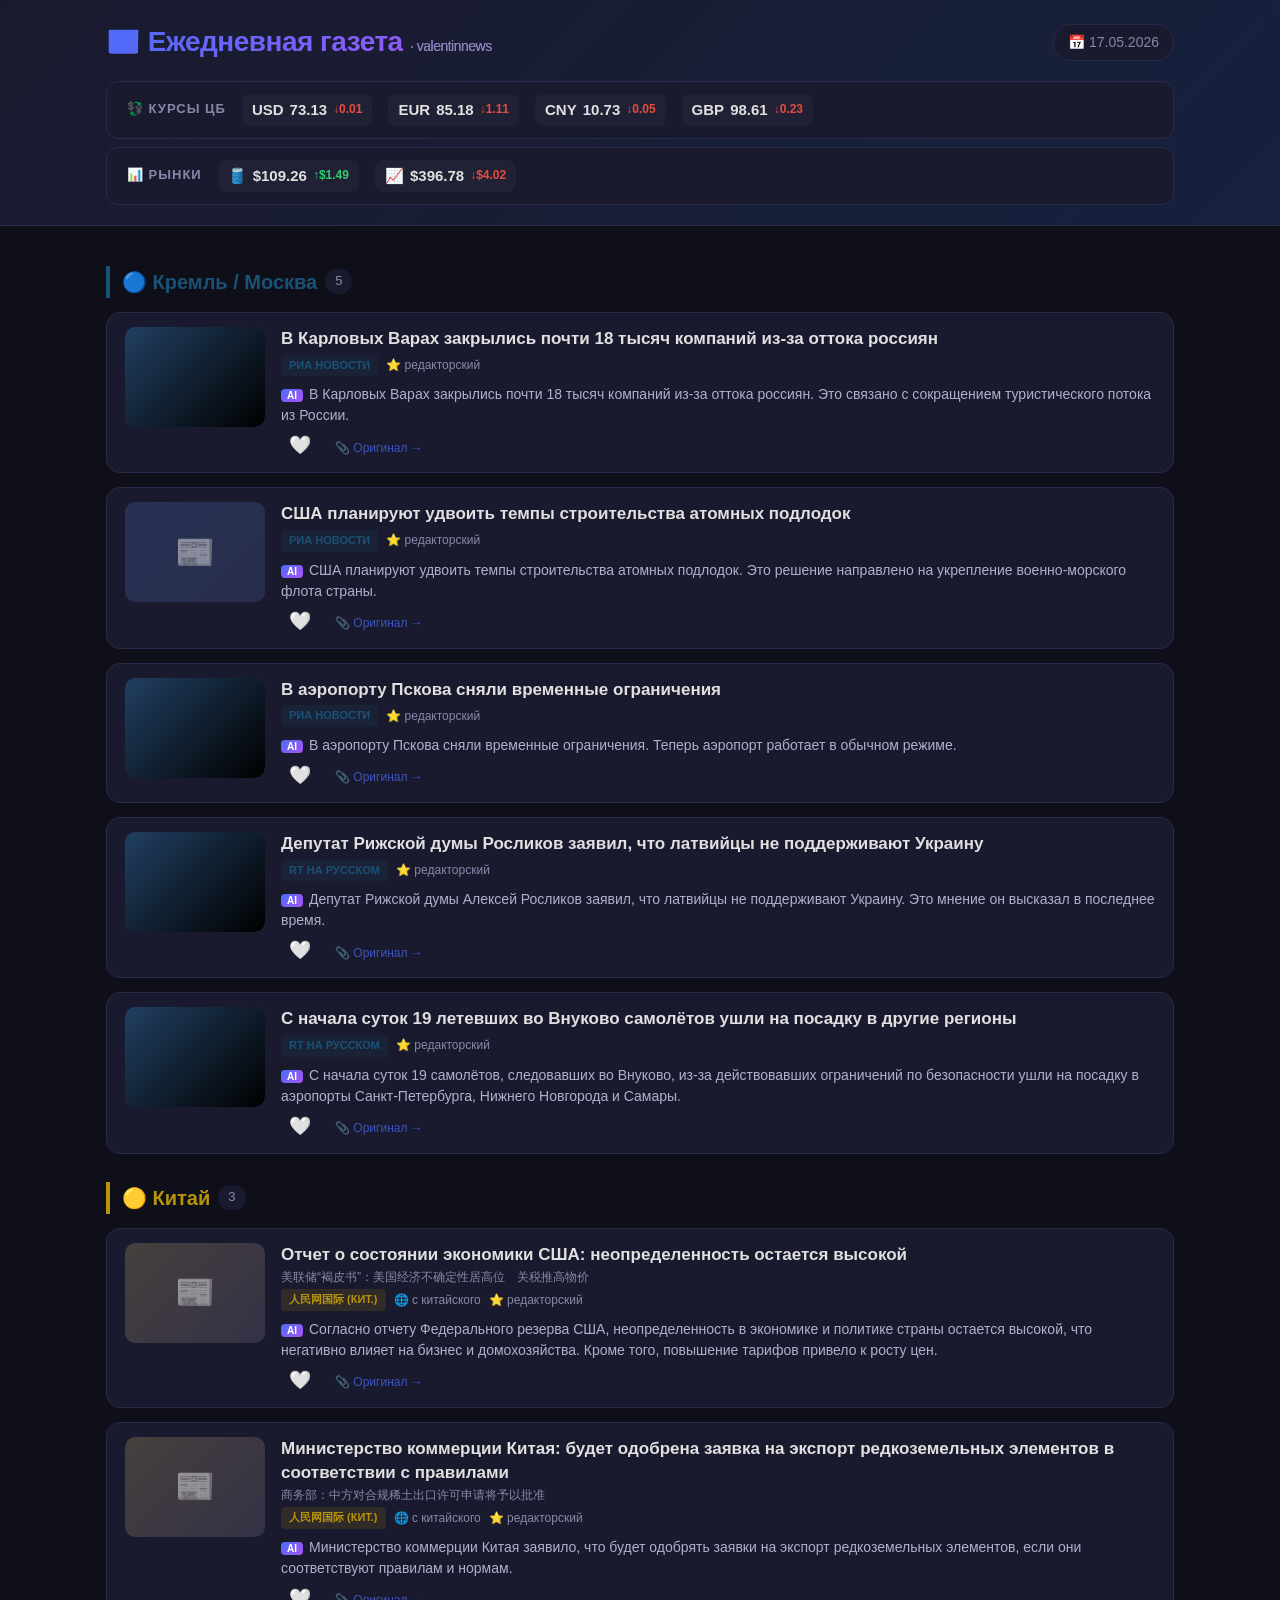
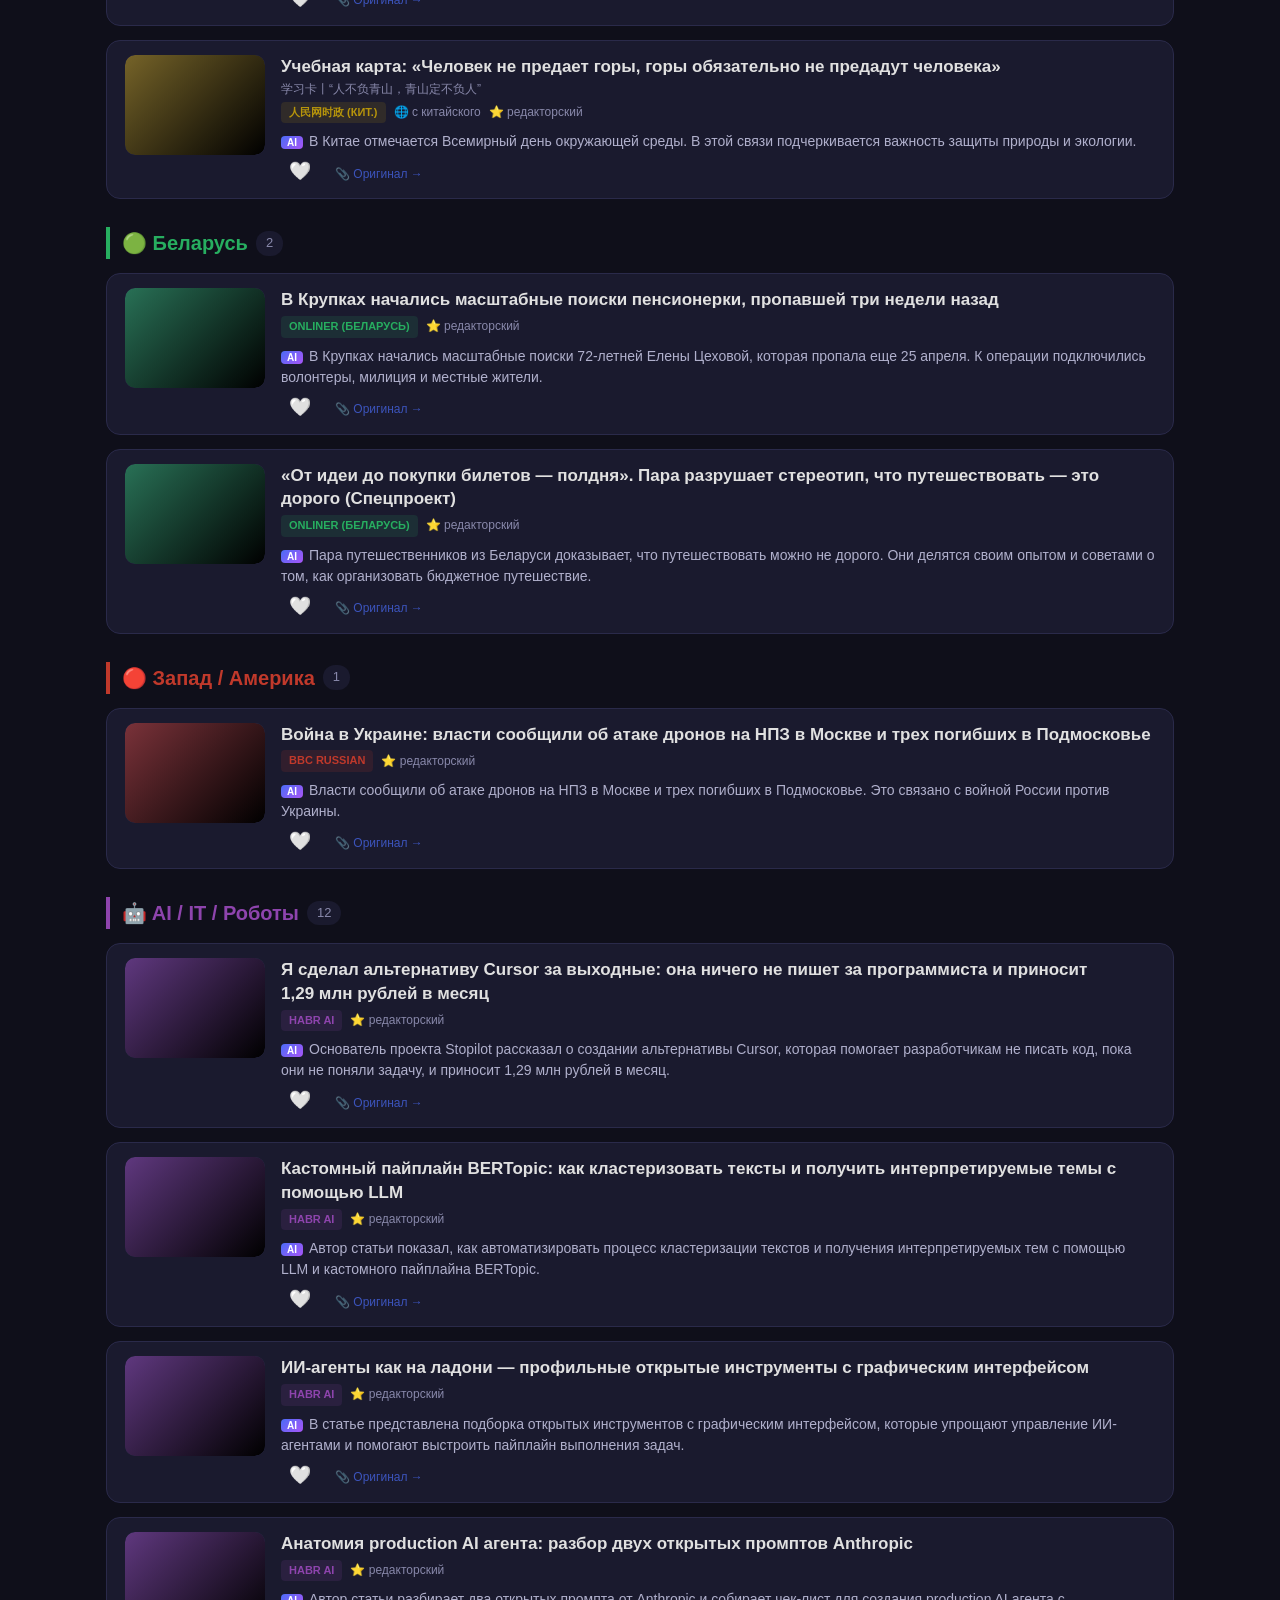
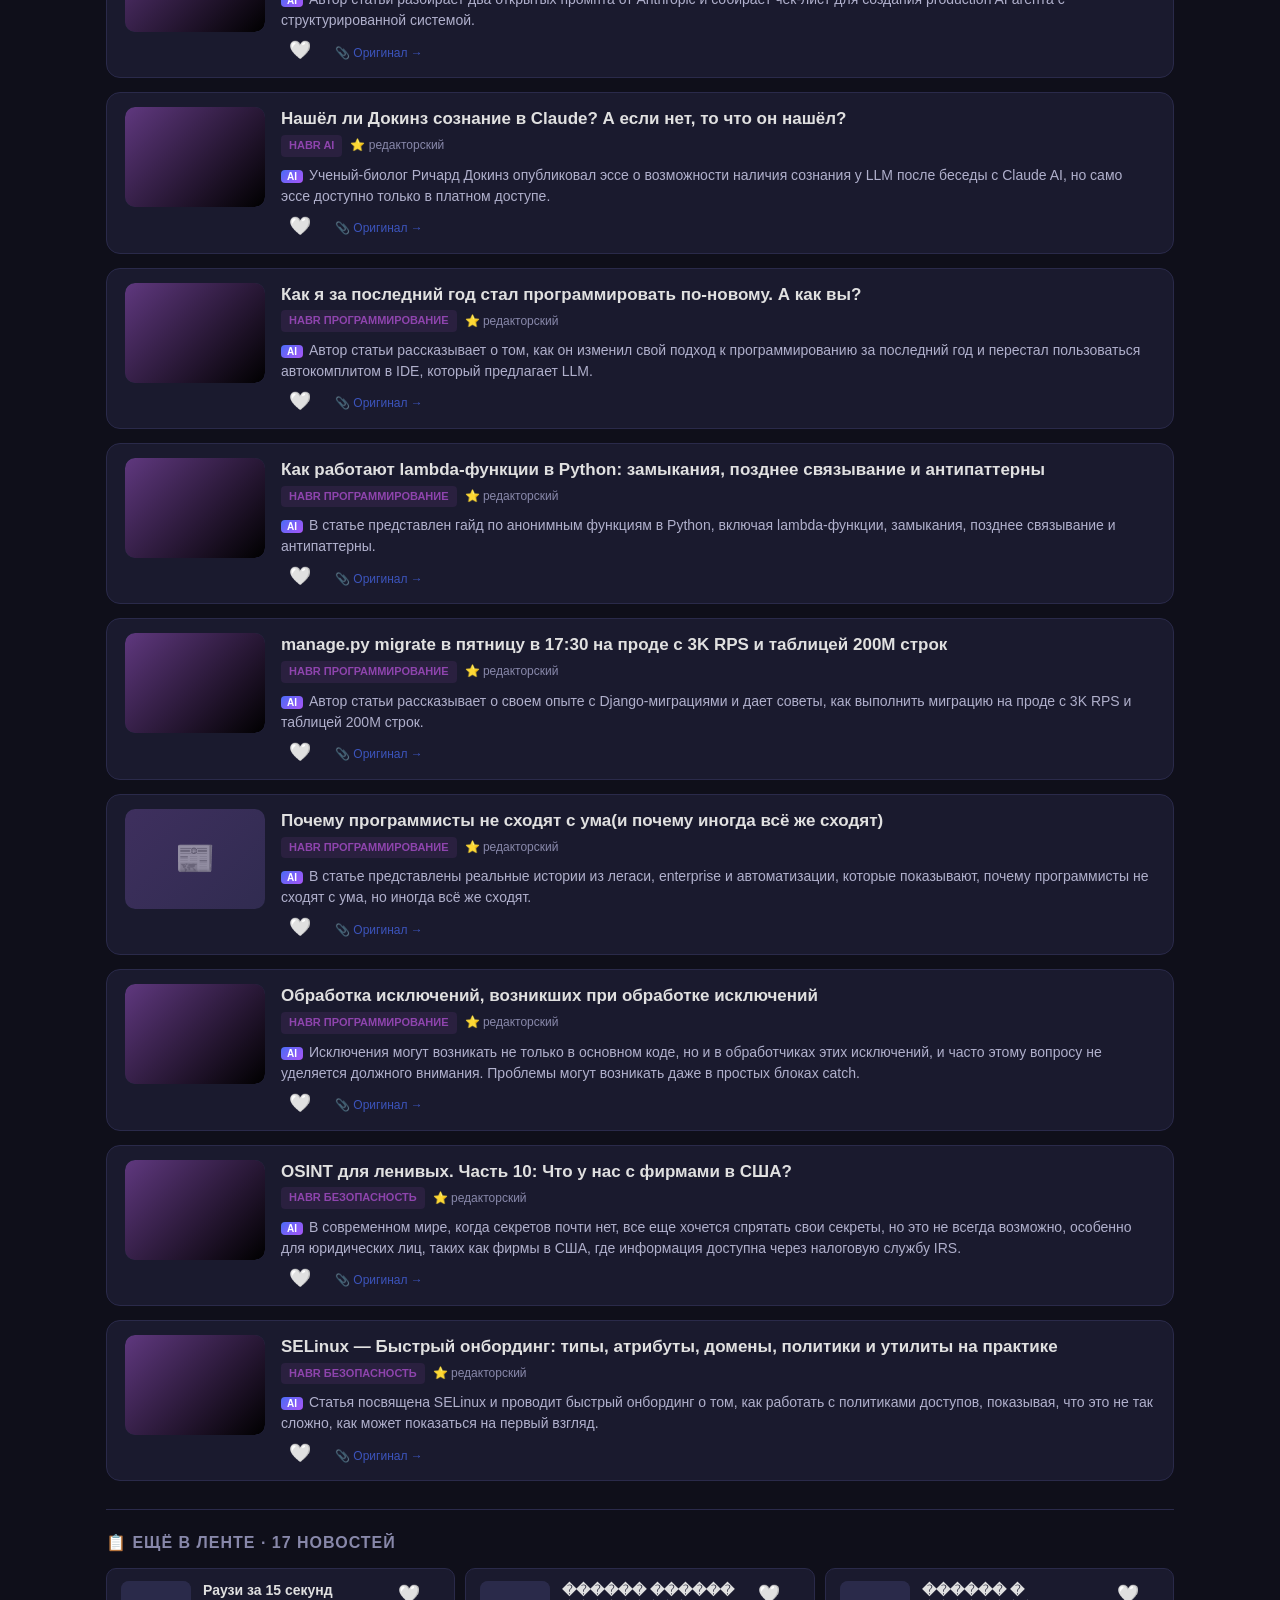
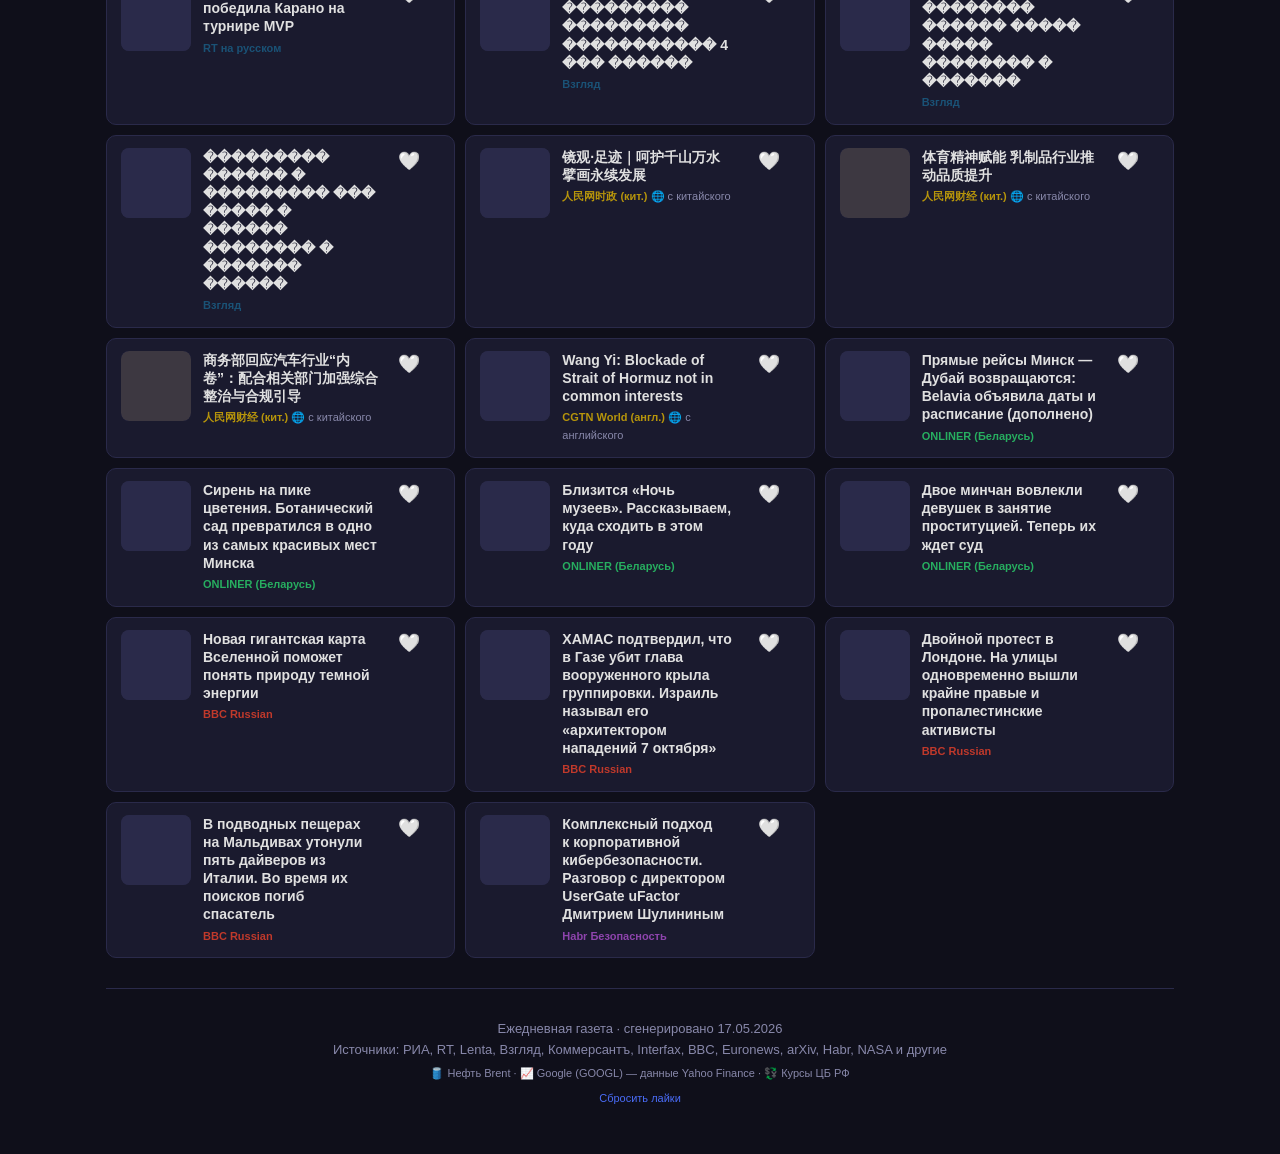
==== commit 23b7c274: "📰 Обновление газеты 17.05.2026" ====
--- a/index.html
+++ b/index.html
@@ -3,7 +3,7 @@
 <head>
     <meta charset="UTF-8">
     <meta name="viewport" content="width=device-width, initial-scale=1.0">
-    <title>Ежедневная газета — 16.05.2026</title>
+    <title>Ежедневная газета — 17.05.2026</title>
     <meta name="robots" content="noindex, nofollow">
     <style>
         :root {
@@ -451,7 +451,7 @@
                 <div class="site-title">
                     📰 Ежедневная газета <small>· valentinnews</small>
                 </div>
-                <div class="date-badge">📅 16.05.2026</div>
+                <div class="date-badge">📅 17.05.2026</div>
             </div>
             
             <div class="currency-bar">
@@ -485,7 +485,7 @@
             <div class="currency-item up">
                 <span class="currency-code">🛢️</span>
                 <span class="currency-value">$109.26</span>
-                <span class="currency-change">↑$5.05</span>
+                <span class="currency-change">↑$1.49</span>
             </div>
             <div class="currency-item down">
                 <span class="currency-code">📈</span>
@@ -506,104 +506,104 @@
             <div class="article-curated">
                 <div class="article-curated-main">
                     <div class="article-curated-image">
+                        <div class="article-curated-image" style="background:linear-gradient(135deg,#1a527688,#000)"><img src="https://cdnn21.img.ria.ru/images/25177/09/251770913_0:579:1499:1422_650x0_80_0_0_a75c4322eb956ce89e9e38b8393250fe.jpg" alt="В Карловых Варах закрылись почти 18 тысяч компаний из-за оттока россиян" loading="lazy" onerror="this.style.display='none'" crossorigin="anonymous"></div>
+                    </div>
+                    <div class="article-curated-content">
+                        <div class="article-curated-title">
+                            <a href="https://ria.ru/20260517/chekhiya-2092940155.html" target="_blank" rel="noopener">В Карловых Варах закрылись почти 18 тысяч компаний из-за оттока россиян</a>
+                        </div>
+                        <div class="article-meta">
+                            <span class="article-source" style="background:#1a527622;color:#1a5276">РИА Новости</span>
+                            ⭐ редакторский
+                        </div>
+                        <div class="article-summary"><span class="ai-badge">AI</span>В Карловых Варах закрылись почти 18 тысяч компаний из-за оттока россиян. Это связано с сокращением туристического потока из России.</div>
+                        <div class="article-actions">
+                            <button class="like-btn" data-key="55ee8784" title="Нравится">🤍</button>
+                            <a href="https://ria.ru/20260517/chekhiya-2092940155.html" target="_blank" rel="noopener" class="article-original">📎 Оригинал →</a>
+                        </div>
+                    </div>
+                </div>
+            </div>
+            <div class="article-curated">
+                <div class="article-curated-main">
+                    <div class="article-curated-image">
                         <div class="article-curated-image article-noimage" style="background:linear-gradient(135deg,#1a527633,#1a527611)"><div class="noimage-icon">📰</div></div>
                     </div>
                     <div class="article-curated-content">
                         <div class="article-curated-title">
-                            <a href="https://ria.ru/20260516/gosavtoinspektsiya-2092436165.html" target="_blank" rel="noopener">Госавтоинспекция призвала мотоциклистов к бдительности на старте сезона</a>
+                            <a href="https://ria.ru/20260517/ssha--2092939772.html" target="_blank" rel="noopener">США планируют удвоить темпы строительства атомных подлодок</a>
                         </div>
                         <div class="article-meta">
                             <span class="article-source" style="background:#1a527622;color:#1a5276">РИА Новости</span>
                             ⭐ редакторский
                         </div>
-                        <div class="article-summary"><span class="ai-badge">AI</span>Госавтоинспекция призвала мотоциклистов к бдительности на старте сезона. Это связано с увеличением количества мотоциклистов на дорогах и необходимостью повышения безопасности.</div>
-                        <div class="article-actions">
-                            <button class="like-btn" data-key="08b90aad" title="Нравится">🤍</button>
-                            <a href="https://ria.ru/20260516/gosavtoinspektsiya-2092436165.html" target="_blank" rel="noopener" class="article-original">📎 Оригинал →</a>
-                        </div>
-                    </div>
-                </div>
-            </div>
-            <div class="article-curated">
-                <div class="article-curated-main">
-                    <div class="article-curated-image">
-                        <div class="article-curated-image" style="background:linear-gradient(135deg,#1a527688,#000)"><img src="https://cdnn21.img.ria.ru/images/07ea/03/13/2081638727_0:0:3074:1729_650x0_80_0_0_605fb29effca59c619d494739cf03fe4.jpg" alt="Президент НОТА рассказал об уроках русской духовности для людей XXI века" loading="lazy" onerror="this.style.display='none'" crossorigin="anonymous"></div>
-                    </div>
-                    <div class="article-curated-content">
-                        <div class="article-curated-title">
-                            <a href="https://ria.ru/20260516/nota-2092421995.html" target="_blank" rel="noopener">Президент НОТА рассказал об уроках русской духовности для людей XXI века</a>
+                        <div class="article-summary"><span class="ai-badge">AI</span>США планируют удвоить темпы строительства атомных подлодок. Это решение направлено на укрепление военно-морского флота страны.</div>
+                        <div class="article-actions">
+                            <button class="like-btn" data-key="fd6b6c9f" title="Нравится">🤍</button>
+                            <a href="https://ria.ru/20260517/ssha--2092939772.html" target="_blank" rel="noopener" class="article-original">📎 Оригинал →</a>
+                        </div>
+                    </div>
+                </div>
+            </div>
+            <div class="article-curated">
+                <div class="article-curated-main">
+                    <div class="article-curated-image">
+                        <div class="article-curated-image" style="background:linear-gradient(135deg,#1a527688,#000)"><img src="https://cdnn21.img.ria.ru/images/07e5/01/09/1592395700_0:311:2982:1988_650x0_80_0_0_63b026899969411028a59ff0fc88ac48.jpg" alt="В аэропорту Пскова сняли временные ограничения" loading="lazy" onerror="this.style.display='none'" crossorigin="anonymous"></div>
+                    </div>
+                    <div class="article-curated-content">
+                        <div class="article-curated-title">
+                            <a href="https://ria.ru/20260517/pskov-2092939635.html" target="_blank" rel="noopener">В аэропорту Пскова сняли временные ограничения</a>
                         </div>
                         <div class="article-meta">
                             <span class="article-source" style="background:#1a527622;color:#1a5276">РИА Новости</span>
                             ⭐ редакторский
                         </div>
-                        <div class="article-summary"><span class="ai-badge">AI</span>Президент НОТА рассказал об уроках русской духовности для людей XXI века. Он подчеркнул важность сохранения и развития русской духовности в современном мире.</div>
-                        <div class="article-actions">
-                            <button class="like-btn" data-key="8e0450b6" title="Нравится">🤍</button>
-                            <a href="https://ria.ru/20260516/nota-2092421995.html" target="_blank" rel="noopener" class="article-original">📎 Оригинал →</a>
-                        </div>
-                    </div>
-                </div>
-            </div>
-            <div class="article-curated">
-                <div class="article-curated-main">
-                    <div class="article-curated-image">
-                        <div class="article-curated-image" style="background:linear-gradient(135deg,#1a527688,#000)"><img src="https://cdnn21.img.ria.ru/images/155333/92/1553339227_0:494:2048:1646_650x0_80_0_0_7bd74e8348d292e074b0be4853f8d97a.jpg" alt="Прошел 17 концлагерей и выиграл Олимпиаду: советский чемпион поразил всех" loading="lazy" onerror="this.style.display='none'" crossorigin="anonymous"></div>
-                    </div>
-                    <div class="article-curated-content">
-                        <div class="article-curated-title">
-                            <a href="https://ria.ru/20260516/chukarin-2092794941.html" target="_blank" rel="noopener">Прошел 17 концлагерей и выиграл Олимпиаду: советский чемпион поразил всех</a>
-                        </div>
-                        <div class="article-meta">
-                            <span class="article-source" style="background:#1a527622;color:#1a5276">РИА Новости</span>
-                            ⭐ редакторский
-                        </div>
-                        <div class="article-summary"><span class="ai-badge">AI</span>Советский чемпион, прошедший 17 концлагерей, поразил всех своей историей и достижениями. Он смог выиграть Олимпиаду, несмотря на тяжелые испытания, которые он пережил.</div>
-                        <div class="article-actions">
-                            <button class="like-btn" data-key="18df5147" title="Нравится">🤍</button>
-                            <a href="https://ria.ru/20260516/chukarin-2092794941.html" target="_blank" rel="noopener" class="article-original">📎 Оригинал →</a>
-                        </div>
-                    </div>
-                </div>
-            </div>
-            <div class="article-curated">
-                <div class="article-curated-main">
-                    <div class="article-curated-image">
-                        <div class="article-curated-image article-noimage" style="background:linear-gradient(135deg,#1a527633,#1a527611)"><div class="noimage-icon">📰</div></div>
-                    </div>
-                    <div class="article-curated-content">
-                        <div class="article-curated-title">
-                            <a href="https://russian.rt.com/russia/news/1632554-ogranichenie-aeroport-sochi?utm_source=rss&amp;utm_medium=rss&amp;utm_campaign=RSS" target="_blank" rel="noopener">Временно ограничена работа аэропорта Сочи</a>
+                        <div class="article-summary"><span class="ai-badge">AI</span>В аэропорту Пскова сняли временные ограничения. Теперь аэропорт работает в обычном режиме.</div>
+                        <div class="article-actions">
+                            <button class="like-btn" data-key="15b8b5cb" title="Нравится">🤍</button>
+                            <a href="https://ria.ru/20260517/pskov-2092939635.html" target="_blank" rel="noopener" class="article-original">📎 Оригинал →</a>
+                        </div>
+                    </div>
+                </div>
+            </div>
+            <div class="article-curated">
+                <div class="article-curated-main">
+                    <div class="article-curated-image">
+                        <div class="article-curated-image" style="background:linear-gradient(135deg,#1a527688,#000)"><img src="https://mf.b37mrtl.ru/russian/images/2026.05/thumbnail/6a09594002e8bd26ee78ce08.jpg" alt="Депутат Рижской думы Росликов заявил, что латвийцы не поддерживают Украину" loading="lazy" onerror="this.style.display='none'" crossorigin="anonymous"></div>
+                    </div>
+                    <div class="article-curated-content">
+                        <div class="article-curated-title">
+                            <a href="https://russian.rt.com/world/news/1632840-latviya-podderzhka-ukraina?utm_source=rss&amp;utm_medium=rss&amp;utm_campaign=RSS" target="_blank" rel="noopener">Депутат Рижской думы Росликов заявил, что латвийцы не поддерживают Украину</a>
                         </div>
                         <div class="article-meta">
                             <span class="article-source" style="background:#1a527622;color:#1a5276">RT на русском</span>
                             ⭐ редакторский
                         </div>
-                        <div class="article-summary"><span class="ai-badge">AI</span>Росавиация ввела временные ограничения на приём и выпуск самолётов в аэропорту Сочи. Это связано с необходимостью обеспечения безопасности полетов и пассажиров.</div>
-                        <div class="article-actions">
-                            <button class="like-btn" data-key="3484cd6a" title="Нравится">🤍</button>
-                            <a href="https://russian.rt.com/russia/news/1632554-ogranichenie-aeroport-sochi?utm_source=rss&amp;utm_medium=rss&amp;utm_campaign=RSS" target="_blank" rel="noopener" class="article-original">📎 Оригинал →</a>
-                        </div>
-                    </div>
-                </div>
-            </div>
-            <div class="article-curated">
-                <div class="article-curated-main">
-                    <div class="article-curated-image">
-                        <div class="article-curated-image article-noimage" style="background:linear-gradient(135deg,#1a527633,#1a527611)"><div class="noimage-icon">📰</div></div>
-                    </div>
-                    <div class="article-curated-content">
-                        <div class="article-curated-title">
-                            <a href="https://russian.rt.com/sport/news/1632550-mourino-real-vozvraschenie?utm_source=rss&amp;utm_medium=rss&amp;utm_campaign=RSS" target="_blank" rel="noopener">Marca: Моуринью возглавит «Реал» с вероятностью 99,9%</a><div class="article-title-original">Marca: Моуринью возглавит «Реал» с вероятностью 99,9%</div>
+                        <div class="article-summary"><span class="ai-badge">AI</span>Депутат Рижской думы Алексей Росликов заявил, что латвийцы не поддерживают Украину. Это мнение он высказал в последнее время.</div>
+                        <div class="article-actions">
+                            <button class="like-btn" data-key="cd2b099a" title="Нравится">🤍</button>
+                            <a href="https://russian.rt.com/world/news/1632840-latviya-podderzhka-ukraina?utm_source=rss&amp;utm_medium=rss&amp;utm_campaign=RSS" target="_blank" rel="noopener" class="article-original">📎 Оригинал →</a>
+                        </div>
+                    </div>
+                </div>
+            </div>
+            <div class="article-curated">
+                <div class="article-curated-main">
+                    <div class="article-curated-image">
+                        <div class="article-curated-image" style="background:linear-gradient(135deg,#1a527688,#000)"><img src="https://mf.b37mrtl.ru/russian/images/2026.05/thumbnail/6a09585102e8bd03366db216.jpg" alt="С начала суток 19 летевших во Внуково самолётов ушли на посадку в другие регионы" loading="lazy" onerror="this.style.display='none'" crossorigin="anonymous"></div>
+                    </div>
+                    <div class="article-curated-content">
+                        <div class="article-curated-title">
+                            <a href="https://russian.rt.com/russia/news/1632841-vnukovo-samolyoty-regiony?utm_source=rss&amp;utm_medium=rss&amp;utm_campaign=RSS" target="_blank" rel="noopener">С начала суток 19 летевших во Внуково самолётов ушли на посадку в другие регионы</a>
                         </div>
                         <div class="article-meta">
                             <span class="article-source" style="background:#1a527622;color:#1a5276">RT на русском</span>
                             ⭐ редакторский
                         </div>
-                        <div class="article-summary"><span class="ai-badge">AI</span>Жозе Моуринью рассматривается руководством «Реала» как главный кандидат на пост главного тренера команды. Его вероятность возглавить «Реал» оценивается в 99,9%.</div>
-                        <div class="article-actions">
-                            <button class="like-btn" data-key="974f7797" title="Нравится">🤍</button>
-                            <a href="https://russian.rt.com/sport/news/1632550-mourino-real-vozvraschenie?utm_source=rss&amp;utm_medium=rss&amp;utm_campaign=RSS" target="_blank" rel="noopener" class="article-original">📎 Оригинал →</a>
+                        <div class="article-summary"><span class="ai-badge">AI</span>С начала суток 19 самолётов, следовавших во Внуково, из-за действовавших ограничений по безопасности ушли на посадку в аэропорты Санкт-Петербурга, Нижнего Новгорода и Самары.</div>
+                        <div class="article-actions">
+                            <button class="like-btn" data-key="a0d3f4b6" title="Нравится">🤍</button>
+                            <a href="https://russian.rt.com/russia/news/1632841-vnukovo-samolyoty-regiony?utm_source=rss&amp;utm_medium=rss&amp;utm_campaign=RSS" target="_blank" rel="noopener" class="article-original">📎 Оригинал →</a>
                         </div>
                     </div>
                 </div>
@@ -622,13 +622,13 @@
                     </div>
                     <div class="article-curated-content">
                         <div class="article-curated-title">
-                            <a href="http://world.people.com.cn/n1/2025/0605/c1002-40494887.html" target="_blank" rel="noopener">Экономический отчет Федерального резерва: неопределенность в экономике США остается высокой</a><div class="article-title-original">美联储“褐皮书”：美国经济不确定性居高位　关税推高物价</div>
+                            <a href="http://world.people.com.cn/n1/2025/0605/c1002-40494887.html" target="_blank" rel="noopener">Отчет о состоянии экономики США: неопределенность остается высокой</a><div class="article-title-original">美联储“褐皮书”：美国经济不确定性居高位　关税推高物价</div>
                         </div>
                         <div class="article-meta">
                             <span class="article-source" style="background:#b7950b22;color:#b7950b">人民网国际 (кит.)</span> <span class="trans-badge">🌐 с китайского</span>
                             ⭐ редакторский
                         </div>
-                        <div class="article-summary"><span class="ai-badge">AI</span>Экономический отчет Федерального резерва показал, что неопределенность в экономике США остается высокой, что негативно влияет на бизнес и домохозяйства. Также отмечается рост цен из-за тарифов.</div>
+                        <div class="article-summary"><span class="ai-badge">AI</span>Согласно отчету Федерального резерва США, неопределенность в экономике и политике страны остается высокой, что негативно влияет на бизнес и домохозяйства. Кроме того, повышение тарифов привело к росту цен.</div>
                         <div class="article-actions">
                             <button class="like-btn" data-key="eacc4011" title="Нравится">🤍</button>
                             <a href="http://world.people.com.cn/n1/2025/0605/c1002-40494887.html" target="_blank" rel="noopener" class="article-original">📎 Оригинал →</a>
@@ -643,13 +643,13 @@
                     </div>
                     <div class="article-curated-content">
                         <div class="article-curated-title">
-                            <a href="http://world.people.com.cn/n1/2025/0605/c1002-40494861.html" target="_blank" rel="noopener">Министерство коммерции: Китай одобрит заявки на экспорт редкоземельных металлов в соответствии с правилами</a><div class="article-title-original">商务部：中方对合规稀土出口许可申请将予以批准</div>
+                            <a href="http://world.people.com.cn/n1/2025/0605/c1002-40494861.html" target="_blank" rel="noopener">Министерство коммерции Китая: будет одобрена заявка на экспорт редкоземельных элементов в соответствии с правилами</a><div class="article-title-original">商务部：中方对合规稀土出口许可申请将予以批准</div>
                         </div>
                         <div class="article-meta">
                             <span class="article-source" style="background:#b7950b22;color:#b7950b">人民网国际 (кит.)</span> <span class="trans-badge">🌐 с китайского</span>
                             ⭐ редакторский
                         </div>
-                        <div class="article-summary"><span class="ai-badge">AI</span>Министерство коммерции Китая заявило, что страна будет одобрять заявки на экспорт редкоземельных металлов в соответствии с правилами и международными нормами.</div>
+                        <div class="article-summary"><span class="ai-badge">AI</span>Министерство коммерции Китая заявило, что будет одобрять заявки на экспорт редкоземельных элементов, если они соответствуют правилам и нормам.</div>
                         <div class="article-actions">
                             <button class="like-btn" data-key="77fefedb" title="Нравится">🤍</button>
                             <a href="http://world.people.com.cn/n1/2025/0605/c1002-40494861.html" target="_blank" rel="noopener" class="article-original">📎 Оригинал →</a>
@@ -664,13 +664,13 @@
                     </div>
                     <div class="article-curated-content">
                         <div class="article-curated-title">
-                            <a href="http://politics.people.com.cn/n1/2025/0605/c1001-40494898.html" target="_blank" rel="noopener">Уроки по охране окружающей среды: «Человек не предает горы, горы не предадут человека»</a><div class="article-title-original">学习卡丨“人不负青山，青山定不负人”</div>
+                            <a href="http://politics.people.com.cn/n1/2025/0605/c1001-40494898.html" target="_blank" rel="noopener">Учебная карта: «Человек не предает горы, горы обязательно не предадут человека»</a><div class="article-title-original">学习卡丨“人不负青山，青山定不负人”</div>
                         </div>
                         <div class="article-meta">
                             <span class="article-source" style="background:#b7950b22;color:#b7950b">人民网时政 (кит.)</span> <span class="trans-badge">🌐 с китайского</span>
                             ⭐ редакторский
                         </div>
-                        <div class="article-summary"><span class="ai-badge">AI</span>В Китае отмечается Всемирный день окружающей среды. Статья подчеркивает важность защиты природы и окружающей среды, а также необходимость содействия устойчивому развитию.</div>
+                        <div class="article-summary"><span class="ai-badge">AI</span>В Китае отмечается Всемирный день окружающей среды. В этой связи подчеркивается важность защиты природы и экологии.</div>
                         <div class="article-actions">
                             <button class="like-btn" data-key="2606c525" title="Нравится">🤍</button>
                             <a href="http://politics.people.com.cn/n1/2025/0605/c1001-40494898.html" target="_blank" rel="noopener" class="article-original">📎 Оригинал →</a>
@@ -688,6 +688,27 @@
             <div class="article-curated">
                 <div class="article-curated-main">
                     <div class="article-curated-image">
+                        <div class="article-curated-image" style="background:linear-gradient(135deg,#27ae6088,#000)"><img src="https://content.onliner.by/news/thumbnail/c34b263efdad08482d86caf8a0543905.jpg" alt="В Крупках начались масштабные поиски пенсионерки, пропавшей три недели назад" loading="lazy" onerror="this.style.display='none'" crossorigin="anonymous"></div>
+                    </div>
+                    <div class="article-curated-content">
+                        <div class="article-curated-title">
+                            <a href="https://people.onliner.by/2026/05/16/v-krupkax-nachalis-masshtabnye-poiski-pensionerki-propavshej-tri-nedeli-nazad" target="_blank" rel="noopener">В Крупках начались масштабные поиски пенсионерки, пропавшей три недели назад</a>
+                        </div>
+                        <div class="article-meta">
+                            <span class="article-source" style="background:#27ae6022;color:#27ae60">ONLINER (Беларусь)</span>
+                            ⭐ редакторский
+                        </div>
+                        <div class="article-summary"><span class="ai-badge">AI</span>В Крупках начались масштабные поиски 72-летней Елены Цеховой, которая пропала еще 25 апреля. К операции подключились волонтеры, милиция и местные жители.</div>
+                        <div class="article-actions">
+                            <button class="like-btn" data-key="3801561c" title="Нравится">🤍</button>
+                            <a href="https://people.onliner.by/2026/05/16/v-krupkax-nachalis-masshtabnye-poiski-pensionerki-propavshej-tri-nedeli-nazad" target="_blank" rel="noopener" class="article-original">📎 Оригинал →</a>
+                        </div>
+                    </div>
+                </div>
+            </div>
+            <div class="article-curated">
+                <div class="article-curated-main">
+                    <div class="article-curated-image">
                         <div class="article-curated-image" style="background:linear-gradient(135deg,#27ae6088,#000)"><img src="https://content.onliner.by/news/thumbnail/b2cace69f464f18c51dc3e4b7df97200.jpg" alt="«От идеи до покупки билетов — полдня». Пара разрушает стереотип, что путешествовать — это дорого (Спецпроект)" loading="lazy" onerror="this.style.display='none'" crossorigin="anonymous"></div>
                     </div>
                     <div class="article-curated-content">
@@ -698,31 +719,10 @@
                             <span class="article-source" style="background:#27ae6022;color:#27ae60">ONLINER (Беларусь)</span>
                             ⭐ редакторский
                         </div>
-                        <div class="article-summary"><span class="ai-badge">AI</span>Пара путешественников разрушает стереотип, что путешествовать дорого. Они делятся своим опытом и советами, как можно путешествовать доступно и интересно.</div>
+                        <div class="article-summary"><span class="ai-badge">AI</span>Пара путешественников из Беларуси доказывает, что путешествовать можно не дорого. Они делятся своим опытом и советами о том, как организовать бюджетное путешествие.</div>
                         <div class="article-actions">
                             <button class="like-btn" data-key="3a8b9150" title="Нравится">🤍</button>
                             <a href="https://people.onliner.by/2026/05/16/ne-obrashhayutsya-k-turagentam" target="_blank" rel="noopener" class="article-original">📎 Оригинал →</a>
-                        </div>
-                    </div>
-                </div>
-            </div>
-            <div class="article-curated">
-                <div class="article-curated-main">
-                    <div class="article-curated-image">
-                        <div class="article-curated-image" style="background:linear-gradient(135deg,#27ae6088,#000)"><img src="https://content.onliner.by/news/thumbnail/cd697ba1ee5724e1b359f37ed113f827.jpg" alt="Прямые рейсы Минск — Дубай возвращаются: Belavia объявила даты и расписание (дополнено)" loading="lazy" onerror="this.style.display='none'" crossorigin="anonymous"></div>
-                    </div>
-                    <div class="article-curated-content">
-                        <div class="article-curated-title">
-                            <a href="https://people.onliner.by/2026/05/15/belavia-gotovitsya-vozobnovit-rejsy-v-oae-dva-raza-v-nedelyu-izvestna-data" target="_blank" rel="noopener">Прямые рейсы Минск — Дубай возвращаются: Belavia объявила даты и расписание (дополнено)</a>
-                        </div>
-                        <div class="article-meta">
-                            <span class="article-source" style="background:#27ae6022;color:#27ae60">ONLINER (Беларусь)</span>
-                            ⭐ редакторский
-                        </div>
-                        <div class="article-summary"><span class="ai-badge">AI</span>Belavia объявила о возобновлении прямых рейсов между Минском и Дубаем. Билеты уже можно купить на сайте авиакомпании.</div>
-                        <div class="article-actions">
-                            <button class="like-btn" data-key="60b7d3fa" title="Нравится">🤍</button>
-                            <a href="https://people.onliner.by/2026/05/15/belavia-gotovitsya-vozobnovit-rejsy-v-oae-dva-raza-v-nedelyu-izvestna-data" target="_blank" rel="noopener" class="article-original">📎 Оригинал →</a>
                         </div>
                     </div>
                 </div>
@@ -737,17 +737,17 @@
             <div class="article-curated">
                 <div class="article-curated-main">
                     <div class="article-curated-image">
-                        <div class="article-curated-image" style="background:linear-gradient(135deg,#c0392b88,#000)"><img src="https://ichef.bbci.co.uk/ace/standard/240/cpsprodpb/fbe6/live/fea1e570-5098-11f1-8b8c-6d33e1d5abb6.jpg" alt="Война в Украине: Зеленский после гибели 24 человек в Киеве пообещал ответные удары; НПЗ в Рязани атаковали дроны" loading="lazy" onerror="this.style.display='none'" crossorigin="anonymous"></div>
-                    </div>
-                    <div class="article-curated-content">
-                        <div class="article-curated-title">
-                            <a href="https://www.bbc.co.uk/russian/live/cy52r3d960lt?at_medium=RSS&amp;amp;at_campaign=rss" target="_blank" rel="noopener">Война в Украине: Зеленский после гибели 24 человек в Киеве пообещал ответные удары; НПЗ в Рязани атаковали дроны</a>
+                        <div class="article-curated-image" style="background:linear-gradient(135deg,#c0392b88,#000)"><img src="https://ichef.bbci.co.uk/ace/standard/240/cpsprodpb/5897/live/ccd0c110-51a6-11f1-89a3-d1f559421220.jpg" alt="Война в Украине: власти сообщили об атаке дронов на НПЗ в Москве и трех погибших в Подмосковье" loading="lazy" onerror="this.style.display='none'" crossorigin="anonymous"></div>
+                    </div>
+                    <div class="article-curated-content">
+                        <div class="article-curated-title">
+                            <a href="https://www.bbc.co.uk/russian/live/cy52r3d960lt?at_medium=RSS&amp;amp;at_campaign=rss" target="_blank" rel="noopener">Война в Украине: власти сообщили об атаке дронов на НПЗ в Москве и трех погибших в Подмосковье</a>
                         </div>
                         <div class="article-meta">
                             <span class="article-source" style="background:#c0392b22;color:#c0392b">BBC Russian</span>
                             ⭐ редакторский
                         </div>
-                        <div class="article-summary"><span class="ai-badge">AI</span>Последние новости, комментарии и видео о войне России против Украины.</div>
+                        <div class="article-summary"><span class="ai-badge">AI</span>Власти сообщили об атаке дронов на НПЗ в Москве и трех погибших в Подмосковье. Это связано с войной России против Украины.</div>
                         <div class="article-actions">
                             <button class="like-btn" data-key="e909b7a8" title="Нравится">🤍</button>
                             <a href="https://www.bbc.co.uk/russian/live/cy52r3d960lt?at_medium=RSS&amp;amp;at_campaign=rss" target="_blank" rel="noopener" class="article-original">📎 Оригинал →</a>
@@ -765,189 +765,185 @@
             <div class="article-curated">
                 <div class="article-curated-main">
                     <div class="article-curated-image">
+                        <div class="article-curated-image" style="background:linear-gradient(135deg,#8e44ad88,#000)"><img src="https://habrastorage.org/getpro/habr/upload_files/ca2/eed/f8c/ca2eedf8c9036a7294515916f00c3035.png" alt="Я сделал альтернативу Cursor за выходные: она ничего не пишет за программиста и приносит 1,29 млн рублей в месяц" loading="lazy" onerror="this.style.display='none'" crossorigin="anonymous"></div>
+                    </div>
+                    <div class="article-curated-content">
+                        <div class="article-curated-title">
+                            <a href="https://habr.com/ru/articles/1036002/?utm_campaign=1036002&amp;amp;utm_source=habrahabr&amp;amp;utm_medium=rss" target="_blank" rel="noopener">Я сделал альтернативу Cursor за выходные: она ничего не пишет за программиста и приносит 1,29 млн рублей в месяц</a>
+                        </div>
+                        <div class="article-meta">
+                            <span class="article-source" style="background:#8e44ad22;color:#8e44ad">Habr AI</span>
+                            ⭐ редакторский
+                        </div>
+                        <div class="article-summary"><span class="ai-badge">AI</span>Основатель проекта Stopilot рассказал о создании альтернативы Cursor, которая помогает разработчикам не писать код, пока они не поняли задачу, и приносит 1,29 млн рублей в месяц.</div>
+                        <div class="article-actions">
+                            <button class="like-btn" data-key="daa8ff3d" title="Нравится">🤍</button>
+                            <a href="https://habr.com/ru/articles/1036002/?utm_campaign=1036002&amp;amp;utm_source=habrahabr&amp;amp;utm_medium=rss" target="_blank" rel="noopener" class="article-original">📎 Оригинал →</a>
+                        </div>
+                    </div>
+                </div>
+            </div>
+            <div class="article-curated">
+                <div class="article-curated-main">
+                    <div class="article-curated-image">
+                        <div class="article-curated-image" style="background:linear-gradient(135deg,#8e44ad88,#000)"><img src="https://habrastorage.org/getpro/habr/upload_files/304/772/986/30477298699ccbf28dfa2cb147fbfa33.jpg" alt="Кастомный пайплайн BERTopic: как кластеризовать тексты и получить интерпретируемые темы с помощью LLM" loading="lazy" onerror="this.style.display='none'" crossorigin="anonymous"></div>
+                    </div>
+                    <div class="article-curated-content">
+                        <div class="article-curated-title">
+                            <a href="https://habr.com/ru/companies/rostelecom/articles/1035346/?utm_campaign=1035346&amp;amp;utm_source=habrahabr&amp;amp;utm_medium=rss" target="_blank" rel="noopener">Кастомный пайплайн BERTopic: как кластеризовать тексты и получить интерпретируемые темы с помощью LLM</a>
+                        </div>
+                        <div class="article-meta">
+                            <span class="article-source" style="background:#8e44ad22;color:#8e44ad">Habr AI</span>
+                            ⭐ редакторский
+                        </div>
+                        <div class="article-summary"><span class="ai-badge">AI</span>Автор статьи показал, как автоматизировать процесс кластеризации текстов и получения интерпретируемых тем с помощью LLM и кастомного пайплайна BERTopic.</div>
+                        <div class="article-actions">
+                            <button class="like-btn" data-key="919f8be6" title="Нравится">🤍</button>
+                            <a href="https://habr.com/ru/companies/rostelecom/articles/1035346/?utm_campaign=1035346&amp;amp;utm_source=habrahabr&amp;amp;utm_medium=rss" target="_blank" rel="noopener" class="article-original">📎 Оригинал →</a>
+                        </div>
+                    </div>
+                </div>
+            </div>
+            <div class="article-curated">
+                <div class="article-curated-main">
+                    <div class="article-curated-image">
+                        <div class="article-curated-image" style="background:linear-gradient(135deg,#8e44ad88,#000)"><img src="https://habrastorage.org/getpro/habr/upload_files/708/17c/865/70817c8656b4f1a8edffe0920aaa626e.png" alt="ИИ-агенты как на ладони — профильные открытые инструменты с графическим интерфейсом" loading="lazy" onerror="this.style.display='none'" crossorigin="anonymous"></div>
+                    </div>
+                    <div class="article-curated-content">
+                        <div class="article-curated-title">
+                            <a href="https://habr.com/ru/companies/beeline_cloud/articles/1035950/?utm_campaign=1035950&amp;amp;utm_source=habrahabr&amp;amp;utm_medium=rss" target="_blank" rel="noopener">ИИ-агенты как на ладони — профильные открытые инструменты с графическим интерфейсом</a>
+                        </div>
+                        <div class="article-meta">
+                            <span class="article-source" style="background:#8e44ad22;color:#8e44ad">Habr AI</span>
+                            ⭐ редакторский
+                        </div>
+                        <div class="article-summary"><span class="ai-badge">AI</span>В статье представлена подборка открытых инструментов с графическим интерфейсом, которые упрощают управление ИИ-агентами и помогают выстроить пайплайн выполнения задач.</div>
+                        <div class="article-actions">
+                            <button class="like-btn" data-key="e41f141d" title="Нравится">🤍</button>
+                            <a href="https://habr.com/ru/companies/beeline_cloud/articles/1035950/?utm_campaign=1035950&amp;amp;utm_source=habrahabr&amp;amp;utm_medium=rss" target="_blank" rel="noopener" class="article-original">📎 Оригинал →</a>
+                        </div>
+                    </div>
+                </div>
+            </div>
+            <div class="article-curated">
+                <div class="article-curated-main">
+                    <div class="article-curated-image">
+                        <div class="article-curated-image" style="background:linear-gradient(135deg,#8e44ad88,#000)"><img src="https://habrastorage.org/getpro/habr/upload_files/423/8bf/8e0/4238bf8e0406cb97d68f7591a5a0bef5.png" alt="Анатомия production AI агента: разбор двух открытых промптов Anthropic" loading="lazy" onerror="this.style.display='none'" crossorigin="anonymous"></div>
+                    </div>
+                    <div class="article-curated-content">
+                        <div class="article-curated-title">
+                            <a href="https://habr.com/ru/articles/1035948/?utm_campaign=1035948&amp;amp;utm_source=habrahabr&amp;amp;utm_medium=rss" target="_blank" rel="noopener">Анатомия production AI агента: разбор двух открытых промптов Anthropic</a>
+                        </div>
+                        <div class="article-meta">
+                            <span class="article-source" style="background:#8e44ad22;color:#8e44ad">Habr AI</span>
+                            ⭐ редакторский
+                        </div>
+                        <div class="article-summary"><span class="ai-badge">AI</span>Автор статьи разбирает два открытых промпта от Anthropic и собирает чек-лист для создания production AI агента с структурированной системой.</div>
+                        <div class="article-actions">
+                            <button class="like-btn" data-key="893e30ca" title="Нравится">🤍</button>
+                            <a href="https://habr.com/ru/articles/1035948/?utm_campaign=1035948&amp;amp;utm_source=habrahabr&amp;amp;utm_medium=rss" target="_blank" rel="noopener" class="article-original">📎 Оригинал →</a>
+                        </div>
+                    </div>
+                </div>
+            </div>
+            <div class="article-curated">
+                <div class="article-curated-main">
+                    <div class="article-curated-image">
+                        <div class="article-curated-image" style="background:linear-gradient(135deg,#8e44ad88,#000)"><img src="https://habrastorage.org/getpro/habr/upload_files/fc9/d57/dae/fc9d57dae6fda89bb9612bd658c92d6f.png" alt="Нашёл ли Докинз сознание в Claude? А если нет, то что он нашёл?" loading="lazy" onerror="this.style.display='none'" crossorigin="anonymous"></div>
+                    </div>
+                    <div class="article-curated-content">
+                        <div class="article-curated-title">
+                            <a href="https://habr.com/ru/articles/1035932/?utm_campaign=1035932&amp;amp;utm_source=habrahabr&amp;amp;utm_medium=rss" target="_blank" rel="noopener">Нашёл ли Докинз сознание в Claude? А если нет, то что он нашёл?</a>
+                        </div>
+                        <div class="article-meta">
+                            <span class="article-source" style="background:#8e44ad22;color:#8e44ad">Habr AI</span>
+                            ⭐ редакторский
+                        </div>
+                        <div class="article-summary"><span class="ai-badge">AI</span>Ученый-биолог Ричард Докинз опубликовал эссе о возможности наличия сознания у LLM после беседы с Claude AI, но само эссе доступно только в платном доступе.</div>
+                        <div class="article-actions">
+                            <button class="like-btn" data-key="234a19ea" title="Нравится">🤍</button>
+                            <a href="https://habr.com/ru/articles/1035932/?utm_campaign=1035932&amp;amp;utm_source=habrahabr&amp;amp;utm_medium=rss" target="_blank" rel="noopener" class="article-original">📎 Оригинал →</a>
+                        </div>
+                    </div>
+                </div>
+            </div>
+            <div class="article-curated">
+                <div class="article-curated-main">
+                    <div class="article-curated-image">
+                        <div class="article-curated-image" style="background:linear-gradient(135deg,#8e44ad88,#000)"><img src="https://habrastorage.org/getpro/habr/upload_files/84d/dab/b52/84ddabb5284282ae35274d5feb2dc139.png" alt="Как я за последний год стал программировать по-новому. А как вы?" loading="lazy" onerror="this.style.display='none'" crossorigin="anonymous"></div>
+                    </div>
+                    <div class="article-curated-content">
+                        <div class="article-curated-title">
+                            <a href="https://habr.com/ru/articles/1035970/?utm_campaign=1035970&amp;amp;utm_source=habrahabr&amp;amp;utm_medium=rss" target="_blank" rel="noopener">Как я за последний год стал программировать по-новому. А как вы?</a>
+                        </div>
+                        <div class="article-meta">
+                            <span class="article-source" style="background:#8e44ad22;color:#8e44ad">Habr Программирование</span>
+                            ⭐ редакторский
+                        </div>
+                        <div class="article-summary"><span class="ai-badge">AI</span>Автор статьи рассказывает о том, как он изменил свой подход к программированию за последний год и перестал пользоваться автокомплитом в IDE, который предлагает LLM.</div>
+                        <div class="article-actions">
+                            <button class="like-btn" data-key="e957dbda" title="Нравится">🤍</button>
+                            <a href="https://habr.com/ru/articles/1035970/?utm_campaign=1035970&amp;amp;utm_source=habrahabr&amp;amp;utm_medium=rss" target="_blank" rel="noopener" class="article-original">📎 Оригинал →</a>
+                        </div>
+                    </div>
+                </div>
+            </div>
+            <div class="article-curated">
+                <div class="article-curated-main">
+                    <div class="article-curated-image">
+                        <div class="article-curated-image" style="background:linear-gradient(135deg,#8e44ad88,#000)"><img src="https://habrastorage.org/getpro/habr/upload_files/f65/c81/712/f65c8171256c872c50a2c7f47d8fee01.jpg" alt="Как работают lambda-функции в Python: замыкания, позднее связывание и антипаттерны" loading="lazy" onerror="this.style.display='none'" crossorigin="anonymous"></div>
+                    </div>
+                    <div class="article-curated-content">
+                        <div class="article-curated-title">
+                            <a href="https://habr.com/ru/articles/1035918/?utm_campaign=1035918&amp;amp;utm_source=habrahabr&amp;amp;utm_medium=rss" target="_blank" rel="noopener">Как работают lambda-функции в Python: замыкания, позднее связывание и антипаттерны</a>
+                        </div>
+                        <div class="article-meta">
+                            <span class="article-source" style="background:#8e44ad22;color:#8e44ad">Habr Программирование</span>
+                            ⭐ редакторский
+                        </div>
+                        <div class="article-summary"><span class="ai-badge">AI</span>В статье представлен гайд по анонимным функциям в Python, включая lambda-функции, замыкания, позднее связывание и антипаттерны.</div>
+                        <div class="article-actions">
+                            <button class="like-btn" data-key="1ebae594" title="Нравится">🤍</button>
+                            <a href="https://habr.com/ru/articles/1035918/?utm_campaign=1035918&amp;amp;utm_source=habrahabr&amp;amp;utm_medium=rss" target="_blank" rel="noopener" class="article-original">📎 Оригинал →</a>
+                        </div>
+                    </div>
+                </div>
+            </div>
+            <div class="article-curated">
+                <div class="article-curated-main">
+                    <div class="article-curated-image">
+                        <div class="article-curated-image" style="background:linear-gradient(135deg,#8e44ad88,#000)"><img src="https://habrastorage.org/getpro/habr/upload_files/f46/86b/7c4/f4686b7c4c56ba4b99dfa37f685f8189.jpg" alt="manage.py migrate в пятницу в 17:30 на проде с 3K RPS и таблицей 200М строк" loading="lazy" onerror="this.style.display='none'" crossorigin="anonymous"></div>
+                    </div>
+                    <div class="article-curated-content">
+                        <div class="article-curated-title">
+                            <a href="https://habr.com/ru/articles/1035830/?utm_campaign=1035830&amp;amp;utm_source=habrahabr&amp;amp;utm_medium=rss" target="_blank" rel="noopener">manage.py migrate в пятницу в 17:30 на проде с 3K RPS и таблицей 200М строк</a>
+                        </div>
+                        <div class="article-meta">
+                            <span class="article-source" style="background:#8e44ad22;color:#8e44ad">Habr Программирование</span>
+                            ⭐ редакторский
+                        </div>
+                        <div class="article-summary"><span class="ai-badge">AI</span>Автор статьи рассказывает о своем опыте с Django-миграциями и дает советы, как выполнить миграцию на проде с 3K RPS и таблицей 200М строк.</div>
+                        <div class="article-actions">
+                            <button class="like-btn" data-key="1e77a1e4" title="Нравится">🤍</button>
+                            <a href="https://habr.com/ru/articles/1035830/?utm_campaign=1035830&amp;amp;utm_source=habrahabr&amp;amp;utm_medium=rss" target="_blank" rel="noopener" class="article-original">📎 Оригинал →</a>
+                        </div>
+                    </div>
+                </div>
+            </div>
+            <div class="article-curated">
+                <div class="article-curated-main">
+                    <div class="article-curated-image">
                         <div class="article-curated-image article-noimage" style="background:linear-gradient(135deg,#8e44ad33,#8e44ad11)"><div class="noimage-icon">📰</div></div>
                     </div>
                     <div class="article-curated-content">
                         <div class="article-curated-title">
-                            <a href="https://arxiv.org/abs/2605.13848" target="_blank" rel="noopener">GraphBit: A Graph-based Agentic Framework for Non-Linear Agent Orchestration</a>
-                        </div>
-                        <div class="article-meta">
-                            <span class="article-source" style="background:#8e44ad22;color:#8e44ad">arXiv cs.AI</span>
-                            ⭐ редакторский
-                        </div>
-                        <div class="article-summary"><span class="ai-badge">AI</span>arXiv:2605.13848v1 Announce Type: new 
-Abstract: Agentic LLM frameworks that rely on prompted orchestration, where the model itself determines workflow transitions, often suffer from hallucinated rout</div>
-                        <div class="article-actions">
-                            <button class="like-btn" data-key="0a1bf7f3" title="Нравится">🤍</button>
-                            <a href="https://arxiv.org/abs/2605.13848" target="_blank" rel="noopener" class="article-original">📎 Оригинал →</a>
-                        </div>
-                    </div>
-                </div>
-            </div>
-            <div class="article-curated">
-                <div class="article-curated-main">
-                    <div class="article-curated-image">
-                        <div class="article-curated-image article-noimage" style="background:linear-gradient(135deg,#8e44ad33,#8e44ad11)"><div class="noimage-icon">📰</div></div>
-                    </div>
-                    <div class="article-curated-content">
-                        <div class="article-curated-title">
-                            <a href="https://arxiv.org/abs/2605.13849" target="_blank" rel="noopener">Mixed Integer Goal Programming for Personalized Meal Optimization with User-Defined Serving Granularity</a>
-                        </div>
-                        <div class="article-meta">
-                            <span class="article-source" style="background:#8e44ad22;color:#8e44ad">arXiv cs.AI</span>
-                            ⭐ редакторский
-                        </div>
-                        <div class="article-summary"><span class="ai-badge">AI</span>arXiv:2605.13849v1 Announce Type: new 
-Abstract: Determining what to eat to satisfy nutritional requirements is one of the oldest optimization problems in operations research, yet existing formulation</div>
-                        <div class="article-actions">
-                            <button class="like-btn" data-key="2114f62a" title="Нравится">🤍</button>
-                            <a href="https://arxiv.org/abs/2605.13849" target="_blank" rel="noopener" class="article-original">📎 Оригинал →</a>
-                        </div>
-                    </div>
-                </div>
-            </div>
-            <div class="article-curated">
-                <div class="article-curated-main">
-                    <div class="article-curated-image">
-                        <div class="article-curated-image article-noimage" style="background:linear-gradient(135deg,#8e44ad33,#8e44ad11)"><div class="noimage-icon">📰</div></div>
-                    </div>
-                    <div class="article-curated-content">
-                        <div class="article-curated-title">
-                            <a href="https://arxiv.org/abs/2605.13850" target="_blank" rel="noopener">A Two-Dimensional Framework for AI Agent Design Patterns: Cognitive Function and Execution Topology</a>
-                        </div>
-                        <div class="article-meta">
-                            <span class="article-source" style="background:#8e44ad22;color:#8e44ad">arXiv cs.AI</span>
-                            ⭐ редакторский
-                        </div>
-                        <div class="article-summary"><span class="ai-badge">AI</span>arXiv:2605.13850v1 Announce Type: new 
-Abstract: Existing frameworks for LLM-based agent architectures describe systems from a single perspective: industry guides (Anthropic, Google, LangChain) focus </div>
-                        <div class="article-actions">
-                            <button class="like-btn" data-key="3d77c578" title="Нравится">🤍</button>
-                            <a href="https://arxiv.org/abs/2605.13850" target="_blank" rel="noopener" class="article-original">📎 Оригинал →</a>
-                        </div>
-                    </div>
-                </div>
-            </div>
-            <div class="article-curated">
-                <div class="article-curated-main">
-                    <div class="article-curated-image">
-                        <div class="article-curated-image article-noimage" style="background:linear-gradient(135deg,#8e44ad33,#8e44ad11)"><div class="noimage-icon">📰</div></div>
-                    </div>
-                    <div class="article-curated-content">
-                        <div class="article-curated-title">
-                            <a href="https://arxiv.org/abs/2605.13851" target="_blank" rel="noopener">Invisible Orchestrators Suppress Protective Behavior and Dissociate Power-Holders: Safety Risks in Multi-Agent LLM Systems</a>
-                        </div>
-                        <div class="article-meta">
-                            <span class="article-source" style="background:#8e44ad22;color:#8e44ad">arXiv cs.AI</span>
-                            ⭐ редакторский
-                        </div>
-                        <div class="article-summary"><span class="ai-badge">AI</span>arXiv:2605.13851v1 Announce Type: new 
-Abstract: Multi-agent orchestration -- in which a hidden coordinator manages specialized worker agents -- is becoming the default architecture for enterprise AI </div>
-                        <div class="article-actions">
-                            <button class="like-btn" data-key="ba2fa0aa" title="Нравится">🤍</button>
-                            <a href="https://arxiv.org/abs/2605.13851" target="_blank" rel="noopener" class="article-original">📎 Оригинал →</a>
-                        </div>
-                    </div>
-                </div>
-            </div>
-            <div class="article-curated">
-                <div class="article-curated-main">
-                    <div class="article-curated-image">
-                        <div class="article-curated-image" style="background:linear-gradient(135deg,#8e44ad88,#000)"><img src="https://habrastorage.org/getpro/habr/upload_files/8f8/3c9/36a/8f83c936a9c8f63c232d40f69642fb1d.jpeg" alt="Безопасное внедрение ИИ в корпорации: 3 архитектурных подхода и опыт Alpina Digital" loading="lazy" onerror="this.style.display='none'" crossorigin="anonymous"></div>
-                    </div>
-                    <div class="article-curated-content">
-                        <div class="article-curated-title">
-                            <a href="https://habr.com/ru/articles/1035766/?utm_campaign=1035766&amp;amp;utm_source=habrahabr&amp;amp;utm_medium=rss" target="_blank" rel="noopener">Безопасное внедрение ИИ в корпорации: 3 архитектурных подхода и опыт Alpina Digital</a>
-                        </div>
-                        <div class="article-meta">
-                            <span class="article-source" style="background:#8e44ad22;color:#8e44ad">Habr AI</span>
-                            ⭐ редакторский
-                        </div>
-                        <div class="article-summary"><span class="ai-badge">AI</span>88% компаний используют ИИ, но только 1% достиг зрелости. Главный барьер — не технология, а безопасность данных. Что мы делали два года и почему пришли к гибридной архитектуре.Жемал Хамидун, Head of A</div>
-                        <div class="article-actions">
-                            <button class="like-btn" data-key="c1a9807b" title="Нравится">🤍</button>
-                            <a href="https://habr.com/ru/articles/1035766/?utm_campaign=1035766&amp;amp;utm_source=habrahabr&amp;amp;utm_medium=rss" target="_blank" rel="noopener" class="article-original">📎 Оригинал →</a>
-                        </div>
-                    </div>
-                </div>
-            </div>
-            <div class="article-curated">
-                <div class="article-curated-main">
-                    <div class="article-curated-image">
-                        <div class="article-curated-image" style="background:linear-gradient(135deg,#8e44ad88,#000)"><img src="https://habrastorage.org/getpro/habr/upload_files/b13/a93/b8c/b13a93b8c55efc0680416a62b557cbe3.JPG" alt="Axera AX650N: архитектура Edge ML SoC под CNN, LLM и VLM" loading="lazy" onerror="this.style.display='none'" crossorigin="anonymous"></div>
-                    </div>
-                    <div class="article-curated-content">
-                        <div class="article-curated-title">
-                            <a href="https://habr.com/ru/articles/1035776/?utm_campaign=1035776&amp;amp;utm_source=habrahabr&amp;amp;utm_medium=rss" target="_blank" rel="noopener">Axera AX650N: архитектура Edge ML SoC под CNN, LLM и VLM</a>
-                        </div>
-                        <div class="article-meta">
-                            <span class="article-source" style="background:#8e44ad22;color:#8e44ad">Habr AI</span>
-                            ⭐ редакторский
-                        </div>
-                        <div class="article-summary"><span class="ai-badge">AI</span>Большинство задач современной робототехники так или иначе завязаны на нейронных сетях: детекция объектов, оценка глубины, локализация, планирование. Всё это ресурсоёмко, и вопрос выбора компактного вы</div>
-                        <div class="article-actions">
-                            <button class="like-btn" data-key="66ec32c9" title="Нравится">🤍</button>
-                            <a href="https://habr.com/ru/articles/1035776/?utm_campaign=1035776&amp;amp;utm_source=habrahabr&amp;amp;utm_medium=rss" target="_blank" rel="noopener" class="article-original">📎 Оригинал →</a>
-                        </div>
-                    </div>
-                </div>
-            </div>
-            <div class="article-curated">
-                <div class="article-curated-main">
-                    <div class="article-curated-image">
-                        <div class="article-curated-image" style="background:linear-gradient(135deg,#8e44ad88,#000)"><img src="https://habrastorage.org/getpro/habr/upload_files/329/7a6/253/3297a6253e5431977d55eaf7c66b4411.jpg" alt="Опус от Claude Opus «Рефлексия о промпт-инжиниринге»" loading="lazy" onerror="this.style.display='none'" crossorigin="anonymous"></div>
-                    </div>
-                    <div class="article-curated-content">
-                        <div class="article-curated-title">
-                            <a href="https://habr.com/ru/articles/1035700/?utm_campaign=1035700&amp;amp;utm_source=habrahabr&amp;amp;utm_medium=rss" target="_blank" rel="noopener">Опус от Claude Opus «Рефлексия о промпт-инжиниринге»</a>
-                        </div>
-                        <div class="article-meta">
-                            <span class="article-source" style="background:#8e44ad22;color:#8e44ad">Habr AI</span>
-                            ⭐ редакторский
-                        </div>
-                        <div class="article-summary"><span class="ai-badge">AI</span>У меня был очень долгий диалог с Claude Opus, в ходе которого я, помимо основных изысканий и проработки своих материалов занимался совместной рефлексией о промпт-инжиниринге и том, как следует или мож</div>
-                        <div class="article-actions">
-                            <button class="like-btn" data-key="c3f3b825" title="Нравится">🤍</button>
-                            <a href="https://habr.com/ru/articles/1035700/?utm_campaign=1035700&amp;amp;utm_source=habrahabr&amp;amp;utm_medium=rss" target="_blank" rel="noopener" class="article-original">📎 Оригинал →</a>
-                        </div>
-                    </div>
-                </div>
-            </div>
-            <div class="article-curated">
-                <div class="article-curated-main">
-                    <div class="article-curated-image">
-                        <div class="article-curated-image" style="background:linear-gradient(135deg,#8e44ad88,#000)"><img src="https://habrastorage.org/getpro/habr/upload_files/846/c3e/84b/846c3e84bf1dd5f616b016e41abcf305.jpg" alt="Чинить нельзя откладывать: как мы приоритизируем баги в B2B-продукте" loading="lazy" onerror="this.style.display='none'" crossorigin="anonymous"></div>
-                    </div>
-                    <div class="article-curated-content">
-                        <div class="article-curated-title">
-                            <a href="https://habr.com/ru/companies/contentai/articles/1035674/?utm_campaign=1035674&amp;amp;utm_source=habrahabr&amp;amp;utm_medium=rss" target="_blank" rel="noopener">Чинить нельзя откладывать: как мы приоритизируем баги в B2B-продукте</a>
-                        </div>
-                        <div class="article-meta">
-                            <span class="article-source" style="background:#8e44ad22;color:#8e44ad">Habr AI</span>
-                            ⭐ редакторский
-                        </div>
-                        <div class="article-summary"><span class="ai-badge">AI</span>Привет, Хабр! В одной из прошлых статей мы рассказывали, какие фреймворки приоритизации бэклога фич существуют и почему в итоге запилили свой. Сегодня поговорим про вторую сторону медали: баги.Если дл</div>
-                        <div class="article-actions">
-                            <button class="like-btn" data-key="c54c5eeb" title="Нравится">🤍</button>
-                            <a href="https://habr.com/ru/companies/contentai/articles/1035674/?utm_campaign=1035674&amp;amp;utm_source=habrahabr&amp;amp;utm_medium=rss" target="_blank" rel="noopener" class="article-original">📎 Оригинал →</a>
-                        </div>
-                    </div>
-                </div>
-            </div>
-            <div class="article-curated">
-                <div class="article-curated-main">
-                    <div class="article-curated-image">
-                        <div class="article-curated-image article-noimage" style="background:linear-gradient(135deg,#8e44ad33,#8e44ad11)"><div class="noimage-icon">📰</div></div>
-                    </div>
-                    <div class="article-curated-content">
-                        <div class="article-curated-title">
                             <a href="https://habr.com/ru/articles/1035784/?utm_campaign=1035784&amp;amp;utm_source=habrahabr&amp;amp;utm_medium=rss" target="_blank" rel="noopener">Почему программисты не сходят с ума(и почему иногда всё же сходят)</a>
                         </div>
                         <div class="article-meta">
                             <span class="article-source" style="background:#8e44ad22;color:#8e44ad">Habr Программирование</span>
                             ⭐ редакторский
                         </div>
-                        <div class="article-summary"><span class="ai-badge">AI</span>Программирование — это редко про «написать кнопку». Чаще это попытка перевести хаос бизнес-процессов, привычек пользователей и странных требований в систему, которая должна работать стабильно. В стать</div>
+                        <div class="article-summary"><span class="ai-badge">AI</span>В статье представлены реальные истории из легаси, enterprise и автоматизации, которые показывают, почему программисты не сходят с ума, но иногда всё же сходят.</div>
                         <div class="article-actions">
                             <button class="like-btn" data-key="b95b6e82" title="Нравится">🤍</button>
                             <a href="https://habr.com/ru/articles/1035784/?utm_campaign=1035784&amp;amp;utm_source=habrahabr&amp;amp;utm_medium=rss" target="_blank" rel="noopener" class="article-original">📎 Оригинал →</a>
@@ -968,7 +964,7 @@
                             <span class="article-source" style="background:#8e44ad22;color:#8e44ad">Habr Программирование</span>
                             ⭐ редакторский
                         </div>
-                        <div class="article-summary"><span class="ai-badge">AI</span>Исключения могут возникать не только в основном коде, но и в обработчиках этих исключений, что требует особого внимания. Проблемы могут возникать даже в простых блоках catch, например, при логировании.</div>
+                        <div class="article-summary"><span class="ai-badge">AI</span>Исключения могут возникать не только в основном коде, но и в обработчиках этих исключений, и часто этому вопросу не уделяется должного внимания. Проблемы могут возникать даже в простых блоках catch.</div>
                         <div class="article-actions">
                             <button class="like-btn" data-key="e0ed8ddc" title="Нравится">🤍</button>
                             <a href="https://habr.com/ru/articles/1035762/?utm_campaign=1035762&amp;amp;utm_source=habrahabr&amp;amp;utm_medium=rss" target="_blank" rel="noopener" class="article-original">📎 Оригинал →</a>
@@ -979,41 +975,41 @@
             <div class="article-curated">
                 <div class="article-curated-main">
                     <div class="article-curated-image">
-                        <div class="article-curated-image" style="background:linear-gradient(135deg,#8e44ad88,#000)"><img src="https://habrastorage.org/getpro/habr/upload_files/6cf/687/80e/6cf68780ed7c1b4743f2374fc475859f.png" alt="Telegram в IntelliJ: как устроен IDEGram и что он умеет" loading="lazy" onerror="this.style.display='none'" crossorigin="anonymous"></div>
-                    </div>
-                    <div class="article-curated-content">
-                        <div class="article-curated-title">
-                            <a href="https://habr.com/ru/articles/1035758/?utm_campaign=1035758&amp;amp;utm_source=habrahabr&amp;amp;utm_medium=rss" target="_blank" rel="noopener">Telegram в IntelliJ: как устроен IDEGram и что он умеет</a>
-                        </div>
-                        <div class="article-meta">
-                            <span class="article-source" style="background:#8e44ad22;color:#8e44ad">Habr Программирование</span>
-                            ⭐ редакторский
-                        </div>
-                        <div class="article-summary"><span class="ai-badge">AI</span>Плагин IDEGram для JetBrains-IDE позволяет встраивать Telegram прямо в редактор, обеспечивая шифрованный обмен кодом, подсветку синтаксиса и другие функции.</div>
-                        <div class="article-actions">
-                            <button class="like-btn" data-key="8b68a786" title="Нравится">🤍</button>
-                            <a href="https://habr.com/ru/articles/1035758/?utm_campaign=1035758&amp;amp;utm_source=habrahabr&amp;amp;utm_medium=rss" target="_blank" rel="noopener" class="article-original">📎 Оригинал →</a>
-                        </div>
-                    </div>
-                </div>
-            </div>
-            <div class="article-curated">
-                <div class="article-curated-main">
-                    <div class="article-curated-image">
-                        <div class="article-curated-image" style="background:linear-gradient(135deg,#8e44ad88,#000)"><img src="https://habrastorage.org/getpro/habr/upload_files/d14/b2a/183/d14b2a1838ac851be645bb63dc52175b.png" alt="Корпоративная архитектура: 6 антипаттернов и как их избежать" loading="lazy" onerror="this.style.display='none'" crossorigin="anonymous"></div>
-                    </div>
-                    <div class="article-curated-content">
-                        <div class="article-curated-title">
-                            <a href="https://habr.com/ru/companies/infotecs_tech/articles/1020498/?utm_campaign=1020498&amp;amp;utm_source=habrahabr&amp;amp;utm_medium=rss" target="_blank" rel="noopener">Корпоративная архитектура: 6 антипаттернов и как их избежать</a>
-                        </div>
-                        <div class="article-meta">
-                            <span class="article-source" style="background:#8e44ad22;color:#8e44ad">Habr Программирование</span>
-                            ⭐ редакторский
-                        </div>
-                        <div class="article-summary"><span class="ai-badge">AI</span>Архитектура ПО является фундаментом для любого продукта, и ее ошибки могут иметь катастрофические последствия. В статье обсуждаются 6 антипаттернов и способы их избежать.</div>
-                        <div class="article-actions">
-                            <button class="like-btn" data-key="2e4cefe0" title="Нравится">🤍</button>
-                            <a href="https://habr.com/ru/companies/infotecs_tech/articles/1020498/?utm_campaign=1020498&amp;amp;utm_source=habrahabr&amp;amp;utm_medium=rss" target="_blank" rel="noopener" class="article-original">📎 Оригинал →</a>
+                        <div class="article-curated-image" style="background:linear-gradient(135deg,#8e44ad88,#000)"><img src="https://habrastorage.org/getpro/habr/upload_files/84b/af4/e0c/84baf4e0c1b788fd9d0cab4e4e87b32a.jpeg" alt="OSINT для ленивых. Часть 10: Что у нас с фирмами в США?" loading="lazy" onerror="this.style.display='none'" crossorigin="anonymous"></div>
+                    </div>
+                    <div class="article-curated-content">
+                        <div class="article-curated-title">
+                            <a href="https://habr.com/ru/articles/1035930/?utm_campaign=1035930&amp;amp;utm_source=habrahabr&amp;amp;utm_medium=rss" target="_blank" rel="noopener">OSINT для ленивых. Часть 10: Что у нас с фирмами в США?</a>
+                        </div>
+                        <div class="article-meta">
+                            <span class="article-source" style="background:#8e44ad22;color:#8e44ad">Habr Безопасность</span>
+                            ⭐ редакторский
+                        </div>
+                        <div class="article-summary"><span class="ai-badge">AI</span>В современном мире, когда секретов почти нет, все еще хочется спрятать свои секреты, но это не всегда возможно, особенно для юридических лиц, таких как фирмы в США, где информация доступна через налоговую службу IRS.</div>
+                        <div class="article-actions">
+                            <button class="like-btn" data-key="3d4d9983" title="Нравится">🤍</button>
+                            <a href="https://habr.com/ru/articles/1035930/?utm_campaign=1035930&amp;amp;utm_source=habrahabr&amp;amp;utm_medium=rss" target="_blank" rel="noopener" class="article-original">📎 Оригинал →</a>
+                        </div>
+                    </div>
+                </div>
+            </div>
+            <div class="article-curated">
+                <div class="article-curated-main">
+                    <div class="article-curated-image">
+                        <div class="article-curated-image" style="background:linear-gradient(135deg,#8e44ad88,#000)"><img src="https://habrastorage.org/getpro/habr/upload_files/7eb/8f8/063/7eb8f80639e3783001f63c3cc36e53ff.png" alt="SELinux — Быстрый онбординг: типы, атрибуты, домены, политики и утилиты на практике" loading="lazy" onerror="this.style.display='none'" crossorigin="anonymous"></div>
+                    </div>
+                    <div class="article-curated-content">
+                        <div class="article-curated-title">
+                            <a href="https://habr.com/ru/articles/1035908/?utm_campaign=1035908&amp;amp;utm_source=habrahabr&amp;amp;utm_medium=rss" target="_blank" rel="noopener">SELinux — Быстрый онбординг: типы, атрибуты, домены, политики и утилиты на практике</a>
+                        </div>
+                        <div class="article-meta">
+                            <span class="article-source" style="background:#8e44ad22;color:#8e44ad">Habr Безопасность</span>
+                            ⭐ редакторский
+                        </div>
+                        <div class="article-summary"><span class="ai-badge">AI</span>Статья посвящена SELinux и проводит быстрый онбординг о том, как работать с политиками доступов, показывая, что это не так сложно, как может показаться на первый взгляд.</div>
+                        <div class="article-actions">
+                            <button class="like-btn" data-key="a3009355" title="Нравится">🤍</button>
+                            <a href="https://habr.com/ru/articles/1035908/?utm_campaign=1035908&amp;amp;utm_source=habrahabr&amp;amp;utm_medium=rss" target="_blank" rel="noopener" class="article-original">📎 Оригинал →</a>
                         </div>
                     </div>
                 </div>
@@ -1029,17 +1025,17 @@
                 
             <div class="feed-item">
                 <div class="feed-item-image">
-                    <div class="feed-item-image" style="background:#1a527622"></div>
-                </div>
-                <div class="feed-item-content">
-                    <div class="feed-item-title">
-                        <a href="https://russian.rt.com/russia/news/1632551-peterburg-osuzhdenie-gosizmena?utm_source=rss&amp;utm_medium=rss&amp;utm_campaign=RSS" target="_blank" rel="noopener">В Петербурге осуждены пытавшиеся отправить токсичные вещества под видом гумпомощи</a>
+                    <div class="feed-item-image"><img src="https://mf.b37mrtl.ru/russian/images/2026.05/thumbnail/6a095672ae5ac971ee635332.jpg" alt="" loading="lazy" onerror="this.parentElement.innerHTML=''" crossorigin="anonymous"></div>
+                </div>
+                <div class="feed-item-content">
+                    <div class="feed-item-title">
+                        <a href="https://russian.rt.com/sport/news/1632839-rauzi-karano-boi?utm_source=rss&amp;utm_medium=rss&amp;utm_campaign=RSS" target="_blank" rel="noopener">Раузи за 15 секунд победила Карано на турнире MVP</a>
                     </div>
                     <div class="feed-item-meta">
                         <span class="feed-item-source" style="color:#1a5276">RT на русском</span>
                     </div>
                 </div>
-                <button class="like-btn" data-key="746231fe" title="Нравится">🤍</button>
+                <button class="like-btn" data-key="710276fe" title="Нравится">🤍</button>
             </div>
             <div class="feed-item">
                 <div class="feed-item-image">
@@ -1047,13 +1043,13 @@
                 </div>
                 <div class="feed-item-content">
                     <div class="feed-item-title">
-                        <a href="https://vz.ru/news/2026/5/16/1419479.html" target="_blank" rel="noopener">�������� ������� ����� ��������� �� ������� ������ ��������</a>
+                        <a href="https://vz.ru/news/2026/5/17/1419687.html" target="_blank" rel="noopener">������ ������ ��������� ��������� ����������� 4 ��� ������</a>
                     </div>
                     <div class="feed-item-meta">
                         <span class="feed-item-source" style="color:#1a5276">Взгляд</span>
                     </div>
                 </div>
-                <button class="like-btn" data-key="f8ff1618" title="Нравится">🤍</button>
+                <button class="like-btn" data-key="11e9d47d" title="Нравится">🤍</button>
             </div>
             <div class="feed-item">
                 <div class="feed-item-image">
@@ -1061,13 +1057,13 @@
                 </div>
                 <div class="feed-item-content">
                     <div class="feed-item-title">
-                        <a href="https://vz.ru/news/2026/5/16/1419477.html" target="_blank" rel="noopener">��� ��������� ������� ������ ���� � ���� ��� ����� �������</a>
+                        <a href="https://vz.ru/news/2026/5/17/1419686.html" target="_blank" rel="noopener">������ � �������� ������ ����� ����� �������� � �������</a>
                     </div>
                     <div class="feed-item-meta">
                         <span class="feed-item-source" style="color:#1a5276">Взгляд</span>
                     </div>
                 </div>
-                <button class="like-btn" data-key="dec174bd" title="Нравится">🤍</button>
+                <button class="like-btn" data-key="eb79a56e" title="Нравится">🤍</button>
             </div>
             <div class="feed-item">
                 <div class="feed-item-image">
@@ -1075,13 +1071,13 @@
                 </div>
                 <div class="feed-item-content">
                     <div class="feed-item-title">
-                        <a href="https://vz.ru/news/2026/5/16/1419476.html" target="_blank" rel="noopener">�������� �������������� ������ ����� �� ��� ������ � ��������</a>
+                        <a href="https://vz.ru/news/2026/5/17/1419685.html" target="_blank" rel="noopener">��������� ������ � ��������� ��� ����� � ������ �������� � ������� ������</a>
                     </div>
                     <div class="feed-item-meta">
                         <span class="feed-item-source" style="color:#1a5276">Взгляд</span>
                     </div>
                 </div>
-                <button class="like-btn" data-key="d82150b2" title="Нравится">🤍</button>
+                <button class="like-btn" data-key="a16f68fe" title="Нравится">🤍</button>
             </div>
             <div class="feed-item">
                 <div class="feed-item-image">
@@ -1141,6 +1137,20 @@
             </div>
             <div class="feed-item">
                 <div class="feed-item-image">
+                    <div class="feed-item-image"><img src="https://content.onliner.by/news/thumbnail/cd697ba1ee5724e1b359f37ed113f827.jpg" alt="" loading="lazy" onerror="this.parentElement.innerHTML=''" crossorigin="anonymous"></div>
+                </div>
+                <div class="feed-item-content">
+                    <div class="feed-item-title">
+                        <a href="https://people.onliner.by/2026/05/15/belavia-gotovitsya-vozobnovit-rejsy-v-oae-dva-raza-v-nedelyu-izvestna-data" target="_blank" rel="noopener">Прямые рейсы Минск — Дубай возвращаются: Belavia объявила даты и расписание (дополнено)</a>
+                    </div>
+                    <div class="feed-item-meta">
+                        <span class="feed-item-source" style="color:#27ae60">ONLINER (Беларусь)</span>
+                    </div>
+                </div>
+                <button class="like-btn" data-key="60b7d3fa" title="Нравится">🤍</button>
+            </div>
+            <div class="feed-item">
+                <div class="feed-item-image">
                     <div class="feed-item-image"><img src="https://content.onliner.by/news/thumbnail/73a1c8b0317bf1c275035bfab8a176a5.jpg" alt="" loading="lazy" onerror="this.parentElement.innerHTML=''" crossorigin="anonymous"></div>
                 </div>
                 <div class="feed-item-content">
@@ -1183,73 +1193,59 @@
             </div>
             <div class="feed-item">
                 <div class="feed-item-image">
-                    <div class="feed-item-image"><img src="https://content.onliner.by/news/thumbnail/432700d4622dc21ae122d5483d7e116f.jpg" alt="" loading="lazy" onerror="this.parentElement.innerHTML=''" crossorigin="anonymous"></div>
-                </div>
-                <div class="feed-item-content">
-                    <div class="feed-item-title">
-                        <a href="https://people.onliner.by/2026/05/15/livni-veter-i-do-29" target="_blank" rel="noopener">То ли зной, то ли холод... Впереди ливни, ветер и до +29 (видео)</a>
-                    </div>
-                    <div class="feed-item-meta">
-                        <span class="feed-item-source" style="color:#27ae60">ONLINER (Беларусь)</span>
-                    </div>
-                </div>
-                <button class="like-btn" data-key="ca8f5baf" title="Нравится">🤍</button>
-            </div>
-            <div class="feed-item">
-                <div class="feed-item-image">
-                    <div class="feed-item-image"><img src="https://ichef.bbci.co.uk/ace/ws/240/cpsprodpb/477c/live/0e4a0510-504a-11f1-a712-bdb9a88fa140.jpg" alt="" loading="lazy" onerror="this.parentElement.innerHTML=''" crossorigin="anonymous"></div>
-                </div>
-                <div class="feed-item-content">
-                    <div class="feed-item-title">
-                        <a href="https://www.bbc.com/russian/articles/clyp1xzwdz8o?at_medium=RSS&amp;amp;at_campaign=rss" target="_blank" rel="noopener">В Африке новая вспышка лихорадки Эбола: 80 умерших в ДР Конго, один смертельный случай в Уганде</a>
+                    <div class="feed-item-image"><img src="https://ichef.bbci.co.uk/ace/ws/240/cpsprodpb/553d/live/55363b00-4d17-11f1-b55d-0f258dce1735.jpg" alt="" loading="lazy" onerror="this.parentElement.innerHTML=''" crossorigin="anonymous"></div>
+                </div>
+                <div class="feed-item-content">
+                    <div class="feed-item-title">
+                        <a href="https://www.bbc.com/russian/articles/c8xwvr7x0epo?at_medium=RSS&amp;amp;at_campaign=rss" target="_blank" rel="noopener">Новая гигантская карта Вселенной поможет понять природу темной энергии</a>
                     </div>
                     <div class="feed-item-meta">
                         <span class="feed-item-source" style="color:#c0392b">BBC Russian</span>
                     </div>
                 </div>
-                <button class="like-btn" data-key="5e56ad03" title="Нравится">🤍</button>
-            </div>
-            <div class="feed-item">
-                <div class="feed-item-image">
-                    <div class="feed-item-image"><img src="https://ichef.bbci.co.uk/ace/ws/240/cpsprodpb/e939/live/8d3f3300-5049-11f1-89a3-d1f559421220.jpg" alt="" loading="lazy" onerror="this.parentElement.innerHTML=''" crossorigin="anonymous"></div>
-                </div>
-                <div class="feed-item-content">
-                    <div class="feed-item-title">
-                        <a href="https://www.bbc.com/russian/articles/cgrpqqxvn55o?at_medium=RSS&amp;amp;at_campaign=rss" target="_blank" rel="noopener">«Чудовищная ложь». Израиль грозит New York Times иском о клевете за статью о насилии над палестинскими заключенными, издание защищает автора</a>
+                <button class="like-btn" data-key="4806e85b" title="Нравится">🤍</button>
+            </div>
+            <div class="feed-item">
+                <div class="feed-item-image">
+                    <div class="feed-item-image"><img src="https://ichef.bbci.co.uk/ace/ws/240/cpsprodpb/86e2/live/d0adc620-5093-11f1-8b8c-6d33e1d5abb6.jpg" alt="" loading="lazy" onerror="this.parentElement.innerHTML=''" crossorigin="anonymous"></div>
+                </div>
+                <div class="feed-item-content">
+                    <div class="feed-item-title">
+                        <a href="https://www.bbc.com/russian/articles/czx20xnzv0wo?at_medium=RSS&amp;amp;at_campaign=rss" target="_blank" rel="noopener">ХАМАС подтвердил, что в Газе убит глава вооруженного крыла группировки. Израиль называл его «архитектором нападений 7 октября»</a>
                     </div>
                     <div class="feed-item-meta">
                         <span class="feed-item-source" style="color:#c0392b">BBC Russian</span>
                     </div>
                 </div>
-                <button class="like-btn" data-key="78e2614a" title="Нравится">🤍</button>
-            </div>
-            <div class="feed-item">
-                <div class="feed-item-image">
-                    <div class="feed-item-image"><img src="https://ichef.bbci.co.uk/ace/ws/240/cpsprodpb/725e/live/f5041270-5095-11f1-b682-cf91850925ea.jpg" alt="" loading="lazy" onerror="this.parentElement.innerHTML=''" crossorigin="anonymous"></div>
-                </div>
-                <div class="feed-item-content">
-                    <div class="feed-item-title">
-                        <a href="https://www.bbc.com/russian/articles/c4g0kjn57rxo?at_medium=RSS&amp;amp;at_campaign=rss" target="_blank" rel="noopener">Израиль и Ливан договорились о продлении режима прекращения огня, сообщил Госдепартамент США</a>
+                <button class="like-btn" data-key="68374a3f" title="Нравится">🤍</button>
+            </div>
+            <div class="feed-item">
+                <div class="feed-item-image">
+                    <div class="feed-item-image"><img src="https://ichef.bbci.co.uk/ace/ws/240/cpsprodpb/8914/live/78244e60-5143-11f1-8a79-a1e2421260e1.jpg" alt="" loading="lazy" onerror="this.parentElement.innerHTML=''" crossorigin="anonymous"></div>
+                </div>
+                <div class="feed-item-content">
+                    <div class="feed-item-title">
+                        <a href="https://www.bbc.com/russian/articles/c1w2l7q0pv0o?at_medium=RSS&amp;amp;at_campaign=rss" target="_blank" rel="noopener">Двойной протест в Лондоне. На улицы одновременно вышли крайне правые и пропалестинские активисты</a>
                     </div>
                     <div class="feed-item-meta">
                         <span class="feed-item-source" style="color:#c0392b">BBC Russian</span>
                     </div>
                 </div>
-                <button class="like-btn" data-key="1625dff0" title="Нравится">🤍</button>
-            </div>
-            <div class="feed-item">
-                <div class="feed-item-image">
-                    <div class="feed-item-image"><img src="https://ichef.bbci.co.uk/ace/ws/240/cpsprodpb/1a6e/live/955d7270-506e-11f1-8c42-ed39d04e1525.jpg" alt="" loading="lazy" onerror="this.parentElement.innerHTML=''" crossorigin="anonymous"></div>
-                </div>
-                <div class="feed-item-content">
-                    <div class="feed-item-title">
-                        <a href="https://www.bbc.com/russian/articles/ckgp3lqpx3lo?at_medium=RSS&amp;amp;at_campaign=rss" target="_blank" rel="noopener">«Король севера». Кто такой Энди Бёрнем — политик, который хочет стать премьер-министром Великобритании</a>
+                <button class="like-btn" data-key="7e78ace4" title="Нравится">🤍</button>
+            </div>
+            <div class="feed-item">
+                <div class="feed-item-image">
+                    <div class="feed-item-image"><img src="https://ichef.bbci.co.uk/ace/ws/240/cpsprodpb/fd52/live/ffd04ee0-513e-11f1-b682-cf91850925ea.jpg" alt="" loading="lazy" onerror="this.parentElement.innerHTML=''" crossorigin="anonymous"></div>
+                </div>
+                <div class="feed-item-content">
+                    <div class="feed-item-title">
+                        <a href="https://www.bbc.com/russian/articles/cpdp9dz8ljxo?at_medium=RSS&amp;amp;at_campaign=rss" target="_blank" rel="noopener">В подводных пещерах на Мальдивах утонули пять дайверов из Италии. Во время их поисков погиб спасатель</a>
                     </div>
                     <div class="feed-item-meta">
                         <span class="feed-item-source" style="color:#c0392b">BBC Russian</span>
                     </div>
                 </div>
-                <button class="like-btn" data-key="916a52ea" title="Нравится">🤍</button>
+                <button class="like-btn" data-key="f787cf73" title="Нравится">🤍</button>
             </div>
             <div class="feed-item">
                 <div class="feed-item-image">
@@ -1269,7 +1265,7 @@
         </div>
         
         <footer class="footer">
-            <p>Ежедневная газета · сгенерировано 16.05.2026</p>
+            <p>Ежедневная газета · сгенерировано 17.05.2026</p>
             <p>Источники: РИА, RT, Lenta, Взгляд, Коммерсантъ, Interfax, BBC, Euronews, arXiv, Habr, NASA и другие</p>
             <p style="margin-top:4px;font-size:11px;color:var(--text-muted);">🛢️ Нефть Brent · 📈 Google (GOOGL) — данные Yahoo Finance · 💱 Курсы ЦБ РФ</p>
             <p style="margin-top:8px;font-size:11px;">
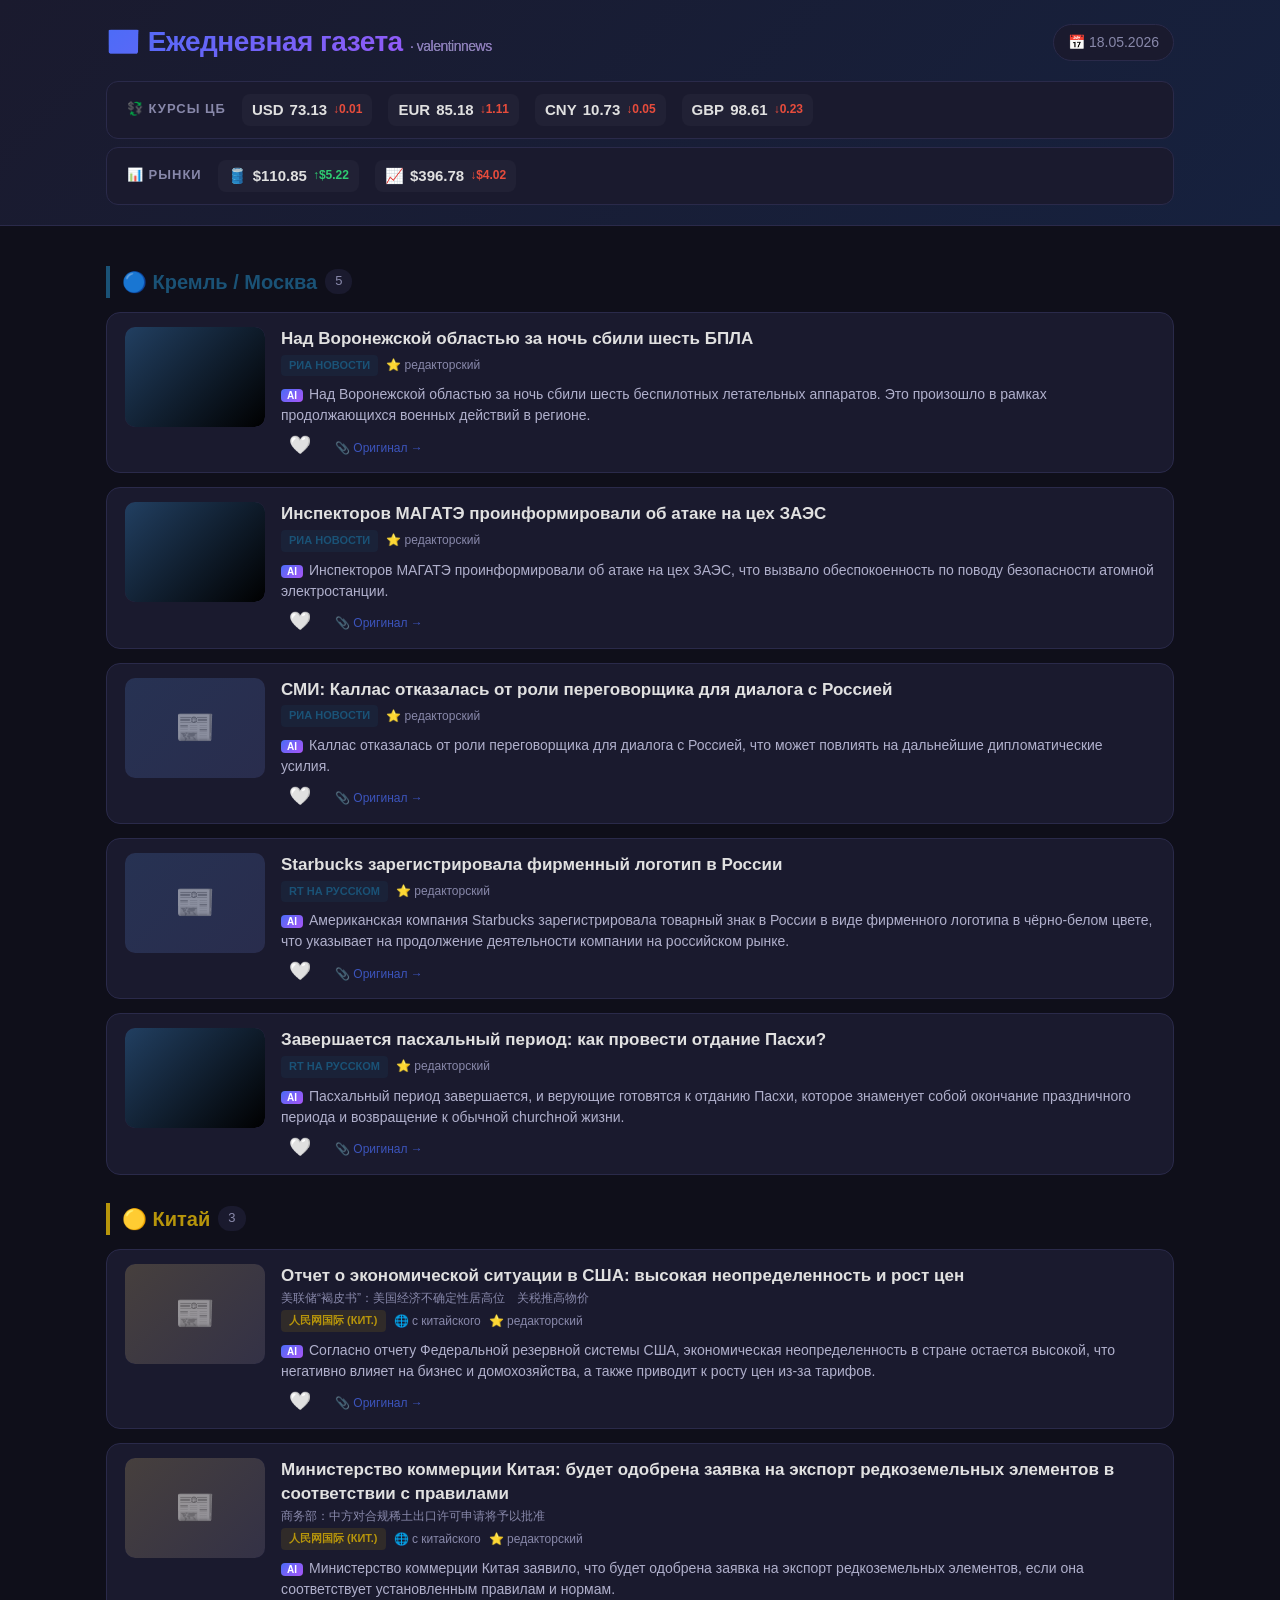
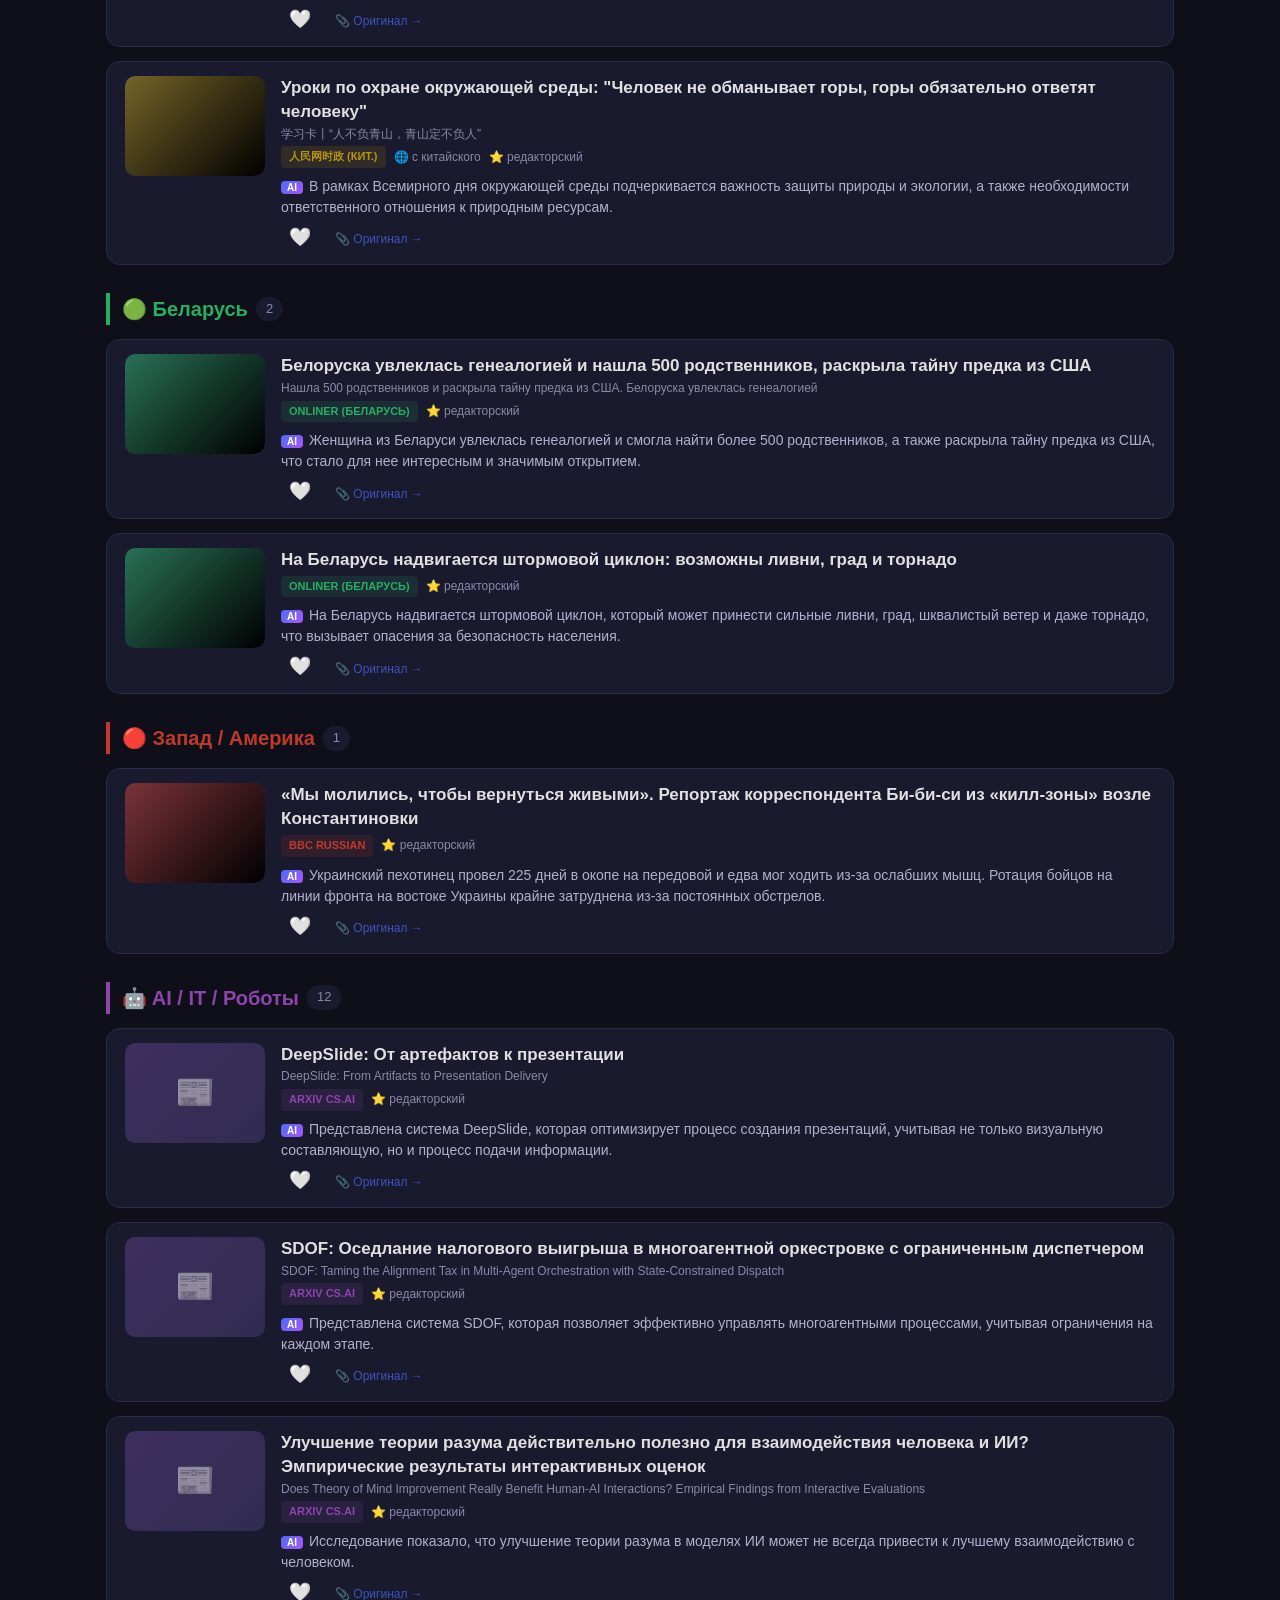
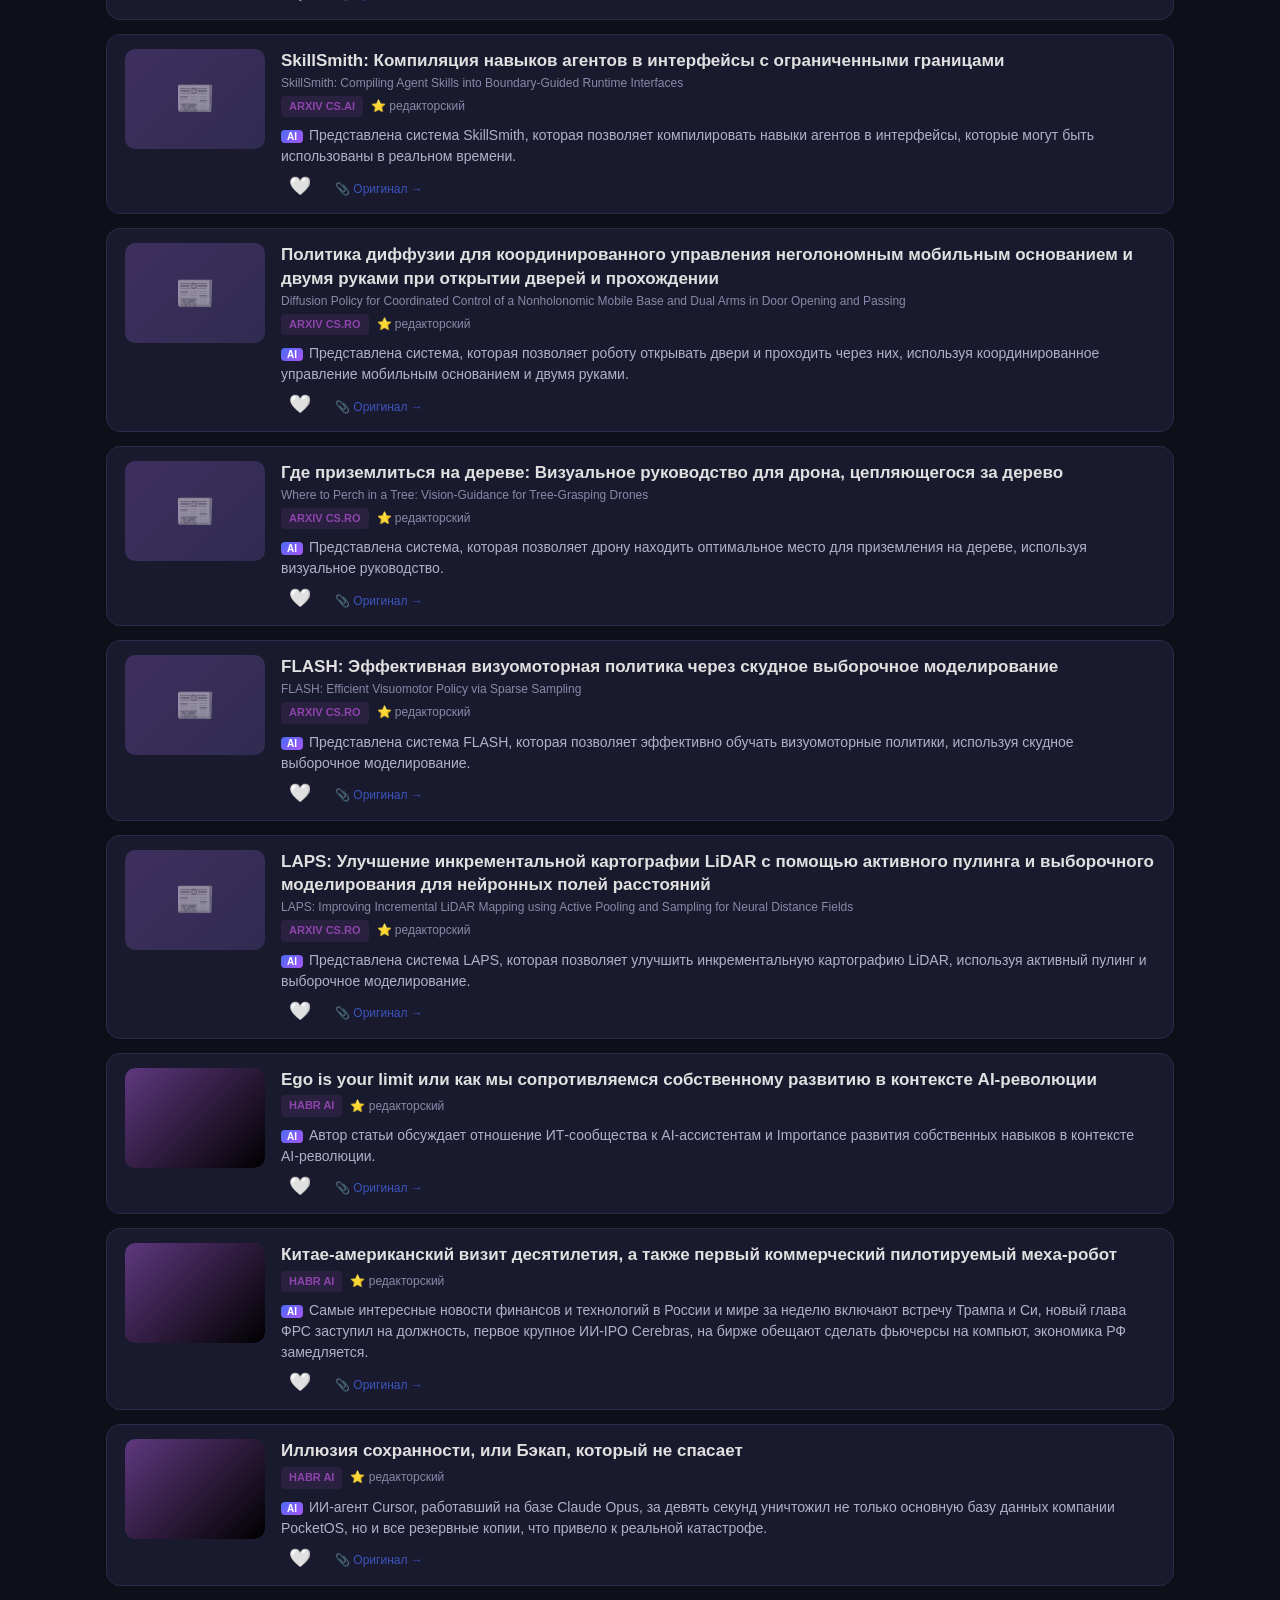
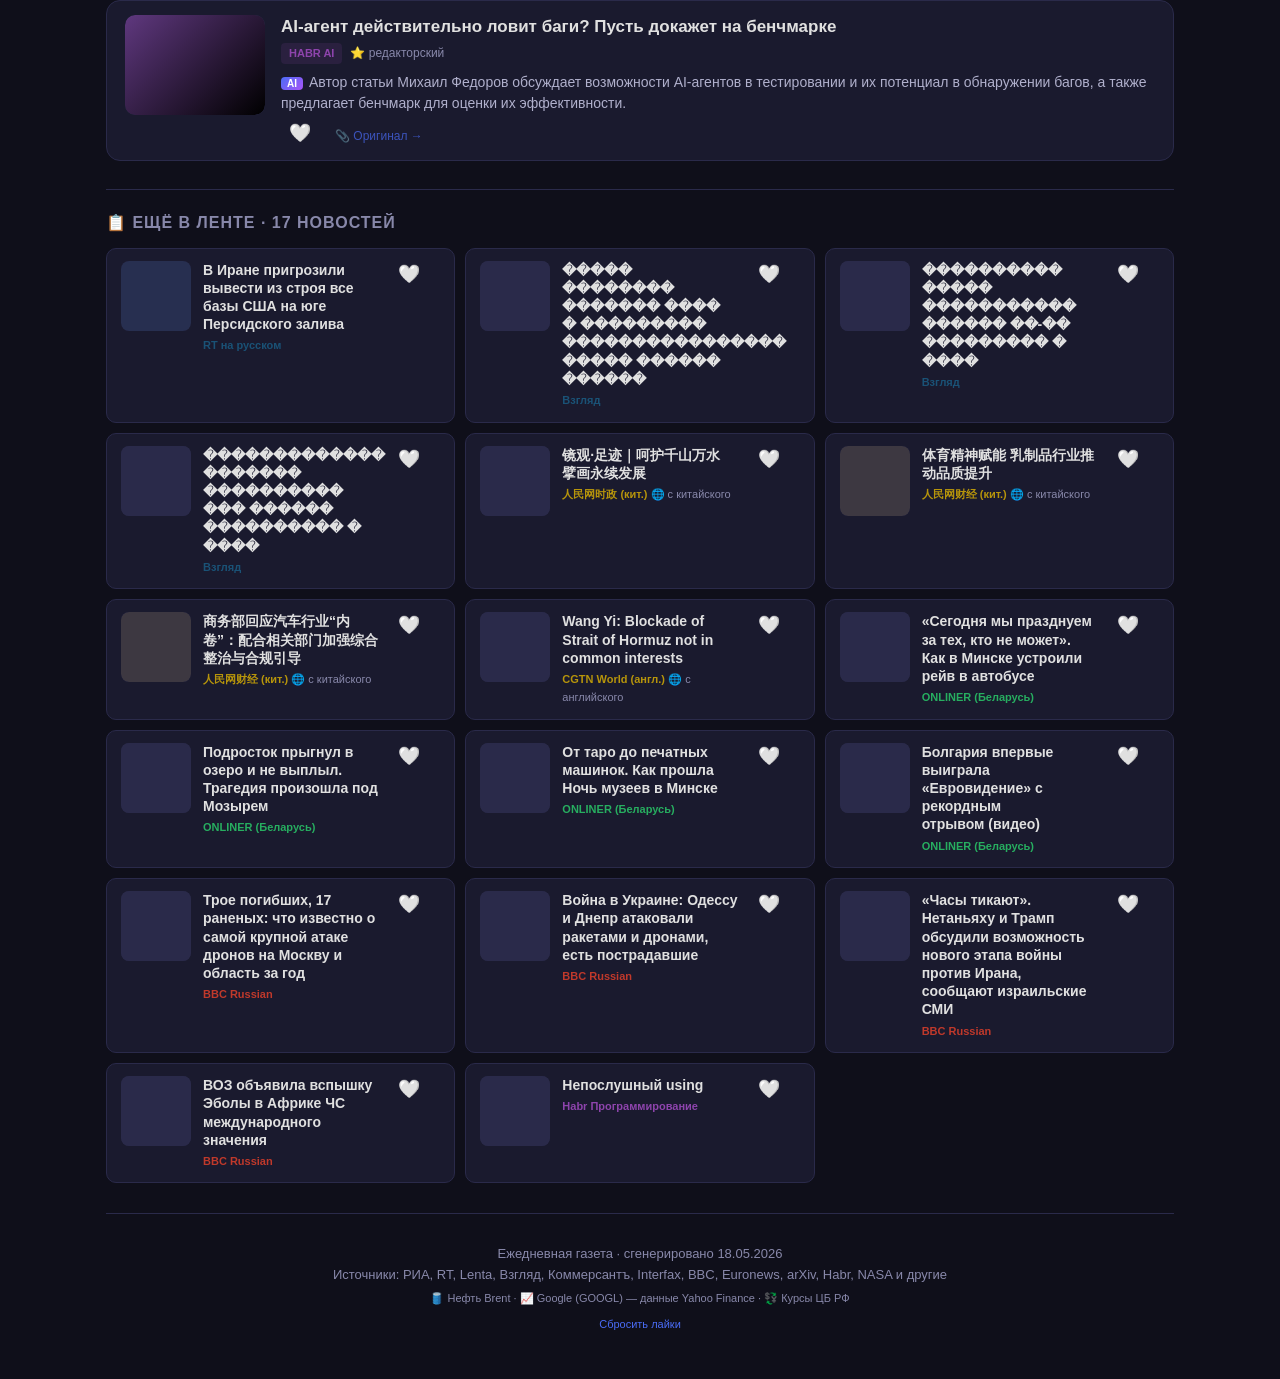
==== commit 61c44968: "📰 Обновление газеты 18.05.2026" ====
--- a/index.html
+++ b/index.html
@@ -3,7 +3,7 @@
 <head>
     <meta charset="UTF-8">
     <meta name="viewport" content="width=device-width, initial-scale=1.0">
-    <title>Ежедневная газета — 17.05.2026</title>
+    <title>Ежедневная газета — 18.05.2026</title>
     <meta name="robots" content="noindex, nofollow">
     <style>
         :root {
@@ -451,7 +451,7 @@
                 <div class="site-title">
                     📰 Ежедневная газета <small>· valentinnews</small>
                 </div>
-                <div class="date-badge">📅 17.05.2026</div>
+                <div class="date-badge">📅 18.05.2026</div>
             </div>
             
             <div class="currency-bar">
@@ -484,8 +484,8 @@
                 
             <div class="currency-item up">
                 <span class="currency-code">🛢️</span>
-                <span class="currency-value">$109.26</span>
-                <span class="currency-change">↑$1.49</span>
+                <span class="currency-value">$110.85</span>
+                <span class="currency-change">↑$5.22</span>
             </div>
             <div class="currency-item down">
                 <span class="currency-code">📈</span>
@@ -506,20 +506,41 @@
             <div class="article-curated">
                 <div class="article-curated-main">
                     <div class="article-curated-image">
-                        <div class="article-curated-image" style="background:linear-gradient(135deg,#1a527688,#000)"><img src="https://cdnn21.img.ria.ru/images/25177/09/251770913_0:579:1499:1422_650x0_80_0_0_a75c4322eb956ce89e9e38b8393250fe.jpg" alt="В Карловых Варах закрылись почти 18 тысяч компаний из-за оттока россиян" loading="lazy" onerror="this.style.display='none'" crossorigin="anonymous"></div>
-                    </div>
-                    <div class="article-curated-content">
-                        <div class="article-curated-title">
-                            <a href="https://ria.ru/20260517/chekhiya-2092940155.html" target="_blank" rel="noopener">В Карловых Варах закрылись почти 18 тысяч компаний из-за оттока россиян</a>
+                        <div class="article-curated-image" style="background:linear-gradient(135deg,#1a527688,#000)"><img src="https://cdnn21.img.ria.ru/images/07e8/04/0a/1939176610_0:0:3072:1728_650x0_80_0_0_81c001da3d34c7b89ea6dc3c33fe8fab.jpg" alt="Над Воронежской областью за ночь сбили шесть БПЛА" loading="lazy" onerror="this.style.display='none'" crossorigin="anonymous"></div>
+                    </div>
+                    <div class="article-curated-content">
+                        <div class="article-curated-title">
+                            <a href="https://ria.ru/20260518/bpl-2093063004.html" target="_blank" rel="noopener">Над Воронежской областью за ночь сбили шесть БПЛА</a>
                         </div>
                         <div class="article-meta">
                             <span class="article-source" style="background:#1a527622;color:#1a5276">РИА Новости</span>
                             ⭐ редакторский
                         </div>
-                        <div class="article-summary"><span class="ai-badge">AI</span>В Карловых Варах закрылись почти 18 тысяч компаний из-за оттока россиян. Это связано с сокращением туристического потока из России.</div>
-                        <div class="article-actions">
-                            <button class="like-btn" data-key="55ee8784" title="Нравится">🤍</button>
-                            <a href="https://ria.ru/20260517/chekhiya-2092940155.html" target="_blank" rel="noopener" class="article-original">📎 Оригинал →</a>
+                        <div class="article-summary"><span class="ai-badge">AI</span>Над Воронежской областью за ночь сбили шесть беспилотных летательных аппаратов. Это произошло в рамках продолжающихся военных действий в регионе.</div>
+                        <div class="article-actions">
+                            <button class="like-btn" data-key="f325950e" title="Нравится">🤍</button>
+                            <a href="https://ria.ru/20260518/bpl-2093063004.html" target="_blank" rel="noopener" class="article-original">📎 Оригинал →</a>
+                        </div>
+                    </div>
+                </div>
+            </div>
+            <div class="article-curated">
+                <div class="article-curated-main">
+                    <div class="article-curated-image">
+                        <div class="article-curated-image" style="background:linear-gradient(135deg,#1a527688,#000)"><img src="https://cdnn21.img.ria.ru/images/07e6/08/18/1811742230_0:65:3072:1793_650x0_80_0_0_5f5bc98ef8ea36c9fcbb5adcb5ad31da.jpg" alt="Инспекторов МАГАТЭ проинформировали об атаке на цех ЗАЭС" loading="lazy" onerror="this.style.display='none'" crossorigin="anonymous"></div>
+                    </div>
+                    <div class="article-curated-content">
+                        <div class="article-curated-title">
+                            <a href="https://ria.ru/20260518/zaes-2093062754.html" target="_blank" rel="noopener">Инспекторов МАГАТЭ проинформировали об атаке на цех ЗАЭС</a>
+                        </div>
+                        <div class="article-meta">
+                            <span class="article-source" style="background:#1a527622;color:#1a5276">РИА Новости</span>
+                            ⭐ редакторский
+                        </div>
+                        <div class="article-summary"><span class="ai-badge">AI</span>Инспекторов МАГАТЭ проинформировали об атаке на цех ЗАЭС, что вызвало обеспокоенность по поводу безопасности атомной электростанции.</div>
+                        <div class="article-actions">
+                            <button class="like-btn" data-key="c9cfbb54" title="Нравится">🤍</button>
+                            <a href="https://ria.ru/20260518/zaes-2093062754.html" target="_blank" rel="noopener" class="article-original">📎 Оригинал →</a>
                         </div>
                     </div>
                 </div>
@@ -531,79 +552,58 @@
                     </div>
                     <div class="article-curated-content">
                         <div class="article-curated-title">
-                            <a href="https://ria.ru/20260517/ssha--2092939772.html" target="_blank" rel="noopener">США планируют удвоить темпы строительства атомных подлодок</a>
+                            <a href="https://ria.ru/20260518/kallas-2093062451.html" target="_blank" rel="noopener">СМИ: Каллас отказалась от роли переговорщика для диалога с Россией</a>
                         </div>
                         <div class="article-meta">
                             <span class="article-source" style="background:#1a527622;color:#1a5276">РИА Новости</span>
                             ⭐ редакторский
                         </div>
-                        <div class="article-summary"><span class="ai-badge">AI</span>США планируют удвоить темпы строительства атомных подлодок. Это решение направлено на укрепление военно-морского флота страны.</div>
-                        <div class="article-actions">
-                            <button class="like-btn" data-key="fd6b6c9f" title="Нравится">🤍</button>
-                            <a href="https://ria.ru/20260517/ssha--2092939772.html" target="_blank" rel="noopener" class="article-original">📎 Оригинал →</a>
-                        </div>
-                    </div>
-                </div>
-            </div>
-            <div class="article-curated">
-                <div class="article-curated-main">
-                    <div class="article-curated-image">
-                        <div class="article-curated-image" style="background:linear-gradient(135deg,#1a527688,#000)"><img src="https://cdnn21.img.ria.ru/images/07e5/01/09/1592395700_0:311:2982:1988_650x0_80_0_0_63b026899969411028a59ff0fc88ac48.jpg" alt="В аэропорту Пскова сняли временные ограничения" loading="lazy" onerror="this.style.display='none'" crossorigin="anonymous"></div>
-                    </div>
-                    <div class="article-curated-content">
-                        <div class="article-curated-title">
-                            <a href="https://ria.ru/20260517/pskov-2092939635.html" target="_blank" rel="noopener">В аэропорту Пскова сняли временные ограничения</a>
-                        </div>
-                        <div class="article-meta">
-                            <span class="article-source" style="background:#1a527622;color:#1a5276">РИА Новости</span>
-                            ⭐ редакторский
-                        </div>
-                        <div class="article-summary"><span class="ai-badge">AI</span>В аэропорту Пскова сняли временные ограничения. Теперь аэропорт работает в обычном режиме.</div>
-                        <div class="article-actions">
-                            <button class="like-btn" data-key="15b8b5cb" title="Нравится">🤍</button>
-                            <a href="https://ria.ru/20260517/pskov-2092939635.html" target="_blank" rel="noopener" class="article-original">📎 Оригинал →</a>
-                        </div>
-                    </div>
-                </div>
-            </div>
-            <div class="article-curated">
-                <div class="article-curated-main">
-                    <div class="article-curated-image">
-                        <div class="article-curated-image" style="background:linear-gradient(135deg,#1a527688,#000)"><img src="https://mf.b37mrtl.ru/russian/images/2026.05/thumbnail/6a09594002e8bd26ee78ce08.jpg" alt="Депутат Рижской думы Росликов заявил, что латвийцы не поддерживают Украину" loading="lazy" onerror="this.style.display='none'" crossorigin="anonymous"></div>
-                    </div>
-                    <div class="article-curated-content">
-                        <div class="article-curated-title">
-                            <a href="https://russian.rt.com/world/news/1632840-latviya-podderzhka-ukraina?utm_source=rss&amp;utm_medium=rss&amp;utm_campaign=RSS" target="_blank" rel="noopener">Депутат Рижской думы Росликов заявил, что латвийцы не поддерживают Украину</a>
+                        <div class="article-summary"><span class="ai-badge">AI</span>Каллас отказалась от роли переговорщика для диалога с Россией, что может повлиять на дальнейшие дипломатические усилия.</div>
+                        <div class="article-actions">
+                            <button class="like-btn" data-key="66b5b6b7" title="Нравится">🤍</button>
+                            <a href="https://ria.ru/20260518/kallas-2093062451.html" target="_blank" rel="noopener" class="article-original">📎 Оригинал →</a>
+                        </div>
+                    </div>
+                </div>
+            </div>
+            <div class="article-curated">
+                <div class="article-curated-main">
+                    <div class="article-curated-image">
+                        <div class="article-curated-image article-noimage" style="background:linear-gradient(135deg,#1a527633,#1a527611)"><div class="noimage-icon">📰</div></div>
+                    </div>
+                    <div class="article-curated-content">
+                        <div class="article-curated-title">
+                            <a href="https://russian.rt.com/russia/news/1633147-starbucks-firmennyi-logotip-rossiya?utm_source=rss&amp;utm_medium=rss&amp;utm_campaign=RSS" target="_blank" rel="noopener">Starbucks зарегистрировала фирменный логотип в России</a>
                         </div>
                         <div class="article-meta">
                             <span class="article-source" style="background:#1a527622;color:#1a5276">RT на русском</span>
                             ⭐ редакторский
                         </div>
-                        <div class="article-summary"><span class="ai-badge">AI</span>Депутат Рижской думы Алексей Росликов заявил, что латвийцы не поддерживают Украину. Это мнение он высказал в последнее время.</div>
-                        <div class="article-actions">
-                            <button class="like-btn" data-key="cd2b099a" title="Нравится">🤍</button>
-                            <a href="https://russian.rt.com/world/news/1632840-latviya-podderzhka-ukraina?utm_source=rss&amp;utm_medium=rss&amp;utm_campaign=RSS" target="_blank" rel="noopener" class="article-original">📎 Оригинал →</a>
-                        </div>
-                    </div>
-                </div>
-            </div>
-            <div class="article-curated">
-                <div class="article-curated-main">
-                    <div class="article-curated-image">
-                        <div class="article-curated-image" style="background:linear-gradient(135deg,#1a527688,#000)"><img src="https://mf.b37mrtl.ru/russian/images/2026.05/thumbnail/6a09585102e8bd03366db216.jpg" alt="С начала суток 19 летевших во Внуково самолётов ушли на посадку в другие регионы" loading="lazy" onerror="this.style.display='none'" crossorigin="anonymous"></div>
-                    </div>
-                    <div class="article-curated-content">
-                        <div class="article-curated-title">
-                            <a href="https://russian.rt.com/russia/news/1632841-vnukovo-samolyoty-regiony?utm_source=rss&amp;utm_medium=rss&amp;utm_campaign=RSS" target="_blank" rel="noopener">С начала суток 19 летевших во Внуково самолётов ушли на посадку в другие регионы</a>
+                        <div class="article-summary"><span class="ai-badge">AI</span>Американская компания Starbucks зарегистрировала товарный знак в России в виде фирменного логотипа в чёрно-белом цвете, что указывает на продолжение деятельности компании на российском рынке.</div>
+                        <div class="article-actions">
+                            <button class="like-btn" data-key="62d866c7" title="Нравится">🤍</button>
+                            <a href="https://russian.rt.com/russia/news/1633147-starbucks-firmennyi-logotip-rossiya?utm_source=rss&amp;utm_medium=rss&amp;utm_campaign=RSS" target="_blank" rel="noopener" class="article-original">📎 Оригинал →</a>
+                        </div>
+                    </div>
+                </div>
+            </div>
+            <div class="article-curated">
+                <div class="article-curated-main">
+                    <div class="article-curated-image">
+                        <div class="article-curated-image" style="background:linear-gradient(135deg,#1a527688,#000)"><img src="https://mf.b37mrtl.ru/russian/images/2026.05/thumbnail/6a05b296ae5ac914ff5615bf.jpg" alt="Завершается пасхальный период: как провести отдание Пасхи?" loading="lazy" onerror="this.style.display='none'" crossorigin="anonymous"></div>
+                    </div>
+                    <div class="article-curated-content">
+                        <div class="article-curated-title">
+                            <a href="https://russian.rt.com/russia/article/1631546-otdanie-pashi-prazdnik?utm_source=rss&amp;utm_medium=rss&amp;utm_campaign=RSS" target="_blank" rel="noopener">Завершается пасхальный период: как провести отдание Пасхи?</a>
                         </div>
                         <div class="article-meta">
                             <span class="article-source" style="background:#1a527622;color:#1a5276">RT на русском</span>
                             ⭐ редакторский
                         </div>
-                        <div class="article-summary"><span class="ai-badge">AI</span>С начала суток 19 самолётов, следовавших во Внуково, из-за действовавших ограничений по безопасности ушли на посадку в аэропорты Санкт-Петербурга, Нижнего Новгорода и Самары.</div>
-                        <div class="article-actions">
-                            <button class="like-btn" data-key="a0d3f4b6" title="Нравится">🤍</button>
-                            <a href="https://russian.rt.com/russia/news/1632841-vnukovo-samolyoty-regiony?utm_source=rss&amp;utm_medium=rss&amp;utm_campaign=RSS" target="_blank" rel="noopener" class="article-original">📎 Оригинал →</a>
+                        <div class="article-summary"><span class="ai-badge">AI</span>Пасхальный период завершается, и верующие готовятся к отданию Пасхи, которое знаменует собой окончание праздничного периода и возвращение к обычной churchной жизни.</div>
+                        <div class="article-actions">
+                            <button class="like-btn" data-key="1916f2e2" title="Нравится">🤍</button>
+                            <a href="https://russian.rt.com/russia/article/1631546-otdanie-pashi-prazdnik?utm_source=rss&amp;utm_medium=rss&amp;utm_campaign=RSS" target="_blank" rel="noopener" class="article-original">📎 Оригинал →</a>
                         </div>
                     </div>
                 </div>
@@ -622,13 +622,13 @@
                     </div>
                     <div class="article-curated-content">
                         <div class="article-curated-title">
-                            <a href="http://world.people.com.cn/n1/2025/0605/c1002-40494887.html" target="_blank" rel="noopener">Отчет о состоянии экономики США: неопределенность остается высокой</a><div class="article-title-original">美联储“褐皮书”：美国经济不确定性居高位　关税推高物价</div>
+                            <a href="http://world.people.com.cn/n1/2025/0605/c1002-40494887.html" target="_blank" rel="noopener">Отчет о экономической ситуации в США: высокая неопределенность и рост цен</a><div class="article-title-original">美联储“褐皮书”：美国经济不确定性居高位　关税推高物价</div>
                         </div>
                         <div class="article-meta">
                             <span class="article-source" style="background:#b7950b22;color:#b7950b">人民网国际 (кит.)</span> <span class="trans-badge">🌐 с китайского</span>
                             ⭐ редакторский
                         </div>
-                        <div class="article-summary"><span class="ai-badge">AI</span>Согласно отчету Федерального резерва США, неопределенность в экономике и политике страны остается высокой, что негативно влияет на бизнес и домохозяйства. Кроме того, повышение тарифов привело к росту цен.</div>
+                        <div class="article-summary"><span class="ai-badge">AI</span>Согласно отчету Федеральной резервной системы США, экономическая неопределенность в стране остается высокой, что негативно влияет на бизнес и домохозяйства, а также приводит к росту цен из-за тарифов.</div>
                         <div class="article-actions">
                             <button class="like-btn" data-key="eacc4011" title="Нравится">🤍</button>
                             <a href="http://world.people.com.cn/n1/2025/0605/c1002-40494887.html" target="_blank" rel="noopener" class="article-original">📎 Оригинал →</a>
@@ -649,7 +649,7 @@
                             <span class="article-source" style="background:#b7950b22;color:#b7950b">人民网国际 (кит.)</span> <span class="trans-badge">🌐 с китайского</span>
                             ⭐ редакторский
                         </div>
-                        <div class="article-summary"><span class="ai-badge">AI</span>Министерство коммерции Китая заявило, что будет одобрять заявки на экспорт редкоземельных элементов, если они соответствуют правилам и нормам.</div>
+                        <div class="article-summary"><span class="ai-badge">AI</span>Министерство коммерции Китая заявило, что будет одобрена заявка на экспорт редкоземельных элементов, если она соответствует установленным правилам и нормам.</div>
                         <div class="article-actions">
                             <button class="like-btn" data-key="77fefedb" title="Нравится">🤍</button>
                             <a href="http://world.people.com.cn/n1/2025/0605/c1002-40494861.html" target="_blank" rel="noopener" class="article-original">📎 Оригинал →</a>
@@ -664,13 +664,13 @@
                     </div>
                     <div class="article-curated-content">
                         <div class="article-curated-title">
-                            <a href="http://politics.people.com.cn/n1/2025/0605/c1001-40494898.html" target="_blank" rel="noopener">Учебная карта: «Человек не предает горы, горы обязательно не предадут человека»</a><div class="article-title-original">学习卡丨“人不负青山，青山定不负人”</div>
+                            <a href="http://politics.people.com.cn/n1/2025/0605/c1001-40494898.html" target="_blank" rel="noopener">Уроки по охране окружающей среды: &quot;Человек не обманывает горы, горы обязательно ответят человеку&quot;</a><div class="article-title-original">学习卡丨“人不负青山，青山定不负人”</div>
                         </div>
                         <div class="article-meta">
                             <span class="article-source" style="background:#b7950b22;color:#b7950b">人民网时政 (кит.)</span> <span class="trans-badge">🌐 с китайского</span>
                             ⭐ редакторский
                         </div>
-                        <div class="article-summary"><span class="ai-badge">AI</span>В Китае отмечается Всемирный день окружающей среды. В этой связи подчеркивается важность защиты природы и экологии.</div>
+                        <div class="article-summary"><span class="ai-badge">AI</span>В рамках Всемирного дня окружающей среды подчеркивается важность защиты природы и экологии, а также необходимости ответственного отношения к природным ресурсам.</div>
                         <div class="article-actions">
                             <button class="like-btn" data-key="2606c525" title="Нравится">🤍</button>
                             <a href="http://politics.people.com.cn/n1/2025/0605/c1001-40494898.html" target="_blank" rel="noopener" class="article-original">📎 Оригинал →</a>
@@ -688,41 +688,41 @@
             <div class="article-curated">
                 <div class="article-curated-main">
                     <div class="article-curated-image">
-                        <div class="article-curated-image" style="background:linear-gradient(135deg,#27ae6088,#000)"><img src="https://content.onliner.by/news/thumbnail/c34b263efdad08482d86caf8a0543905.jpg" alt="В Крупках начались масштабные поиски пенсионерки, пропавшей три недели назад" loading="lazy" onerror="this.style.display='none'" crossorigin="anonymous"></div>
-                    </div>
-                    <div class="article-curated-content">
-                        <div class="article-curated-title">
-                            <a href="https://people.onliner.by/2026/05/16/v-krupkax-nachalis-masshtabnye-poiski-pensionerki-propavshej-tri-nedeli-nazad" target="_blank" rel="noopener">В Крупках начались масштабные поиски пенсионерки, пропавшей три недели назад</a>
+                        <div class="article-curated-image" style="background:linear-gradient(135deg,#27ae6088,#000)"><img src="https://content.onliner.by/news/thumbnail/8e4f36c3120fa0cdde7bba049b58d4ed.jpg" alt="Нашла 500 родственников и раскрыла тайну предка из США. Белоруска увлеклась генеалогией" loading="lazy" onerror="this.style.display='none'" crossorigin="anonymous"></div>
+                    </div>
+                    <div class="article-curated-content">
+                        <div class="article-curated-title">
+                            <a href="https://people.onliner.by/2026/05/18/beloruska-uvleklas-genealogiej" target="_blank" rel="noopener">Белоруска увлеклась генеалогией и нашла 500 родственников, раскрыла тайну предка из США</a><div class="article-title-original">Нашла 500 родственников и раскрыла тайну предка из США. Белоруска увлеклась генеалогией</div>
                         </div>
                         <div class="article-meta">
                             <span class="article-source" style="background:#27ae6022;color:#27ae60">ONLINER (Беларусь)</span>
                             ⭐ редакторский
                         </div>
-                        <div class="article-summary"><span class="ai-badge">AI</span>В Крупках начались масштабные поиски 72-летней Елены Цеховой, которая пропала еще 25 апреля. К операции подключились волонтеры, милиция и местные жители.</div>
-                        <div class="article-actions">
-                            <button class="like-btn" data-key="3801561c" title="Нравится">🤍</button>
-                            <a href="https://people.onliner.by/2026/05/16/v-krupkax-nachalis-masshtabnye-poiski-pensionerki-propavshej-tri-nedeli-nazad" target="_blank" rel="noopener" class="article-original">📎 Оригинал →</a>
-                        </div>
-                    </div>
-                </div>
-            </div>
-            <div class="article-curated">
-                <div class="article-curated-main">
-                    <div class="article-curated-image">
-                        <div class="article-curated-image" style="background:linear-gradient(135deg,#27ae6088,#000)"><img src="https://content.onliner.by/news/thumbnail/b2cace69f464f18c51dc3e4b7df97200.jpg" alt="«От идеи до покупки билетов — полдня». Пара разрушает стереотип, что путешествовать — это дорого (Спецпроект)" loading="lazy" onerror="this.style.display='none'" crossorigin="anonymous"></div>
-                    </div>
-                    <div class="article-curated-content">
-                        <div class="article-curated-title">
-                            <a href="https://people.onliner.by/2026/05/16/ne-obrashhayutsya-k-turagentam" target="_blank" rel="noopener">«От идеи до покупки билетов — полдня». Пара разрушает стереотип, что путешествовать — это дорого (Спецпроект)</a>
+                        <div class="article-summary"><span class="ai-badge">AI</span>Женщина из Беларуси увлеклась генеалогией и смогла найти более 500 родственников, а также раскрыла тайну предка из США, что стало для нее интересным и значимым открытием.</div>
+                        <div class="article-actions">
+                            <button class="like-btn" data-key="750501b4" title="Нравится">🤍</button>
+                            <a href="https://people.onliner.by/2026/05/18/beloruska-uvleklas-genealogiej" target="_blank" rel="noopener" class="article-original">📎 Оригинал →</a>
+                        </div>
+                    </div>
+                </div>
+            </div>
+            <div class="article-curated">
+                <div class="article-curated-main">
+                    <div class="article-curated-image">
+                        <div class="article-curated-image" style="background:linear-gradient(135deg,#27ae6088,#000)"><img src="https://content.onliner.by/news/thumbnail/d3377111f85f5bf8e9cf191d65f0136c.jpg" alt="На Беларусь надвигается штормовой циклон: возможны ливни, град и торнадо" loading="lazy" onerror="this.style.display='none'" crossorigin="anonymous"></div>
+                    </div>
+                    <div class="article-curated-content">
+                        <div class="article-curated-title">
+                            <a href="https://people.onliner.by/2026/05/17/na-zavtra-obyavlen-oranzhevyj-6" target="_blank" rel="noopener">На Беларусь надвигается штормовой циклон: возможны ливни, град и торнадо</a>
                         </div>
                         <div class="article-meta">
                             <span class="article-source" style="background:#27ae6022;color:#27ae60">ONLINER (Беларусь)</span>
                             ⭐ редакторский
                         </div>
-                        <div class="article-summary"><span class="ai-badge">AI</span>Пара путешественников из Беларуси доказывает, что путешествовать можно не дорого. Они делятся своим опытом и советами о том, как организовать бюджетное путешествие.</div>
-                        <div class="article-actions">
-                            <button class="like-btn" data-key="3a8b9150" title="Нравится">🤍</button>
-                            <a href="https://people.onliner.by/2026/05/16/ne-obrashhayutsya-k-turagentam" target="_blank" rel="noopener" class="article-original">📎 Оригинал →</a>
+                        <div class="article-summary"><span class="ai-badge">AI</span>На Беларусь надвигается штормовой циклон, который может принести сильные ливни, град, шквалистый ветер и даже торнадо, что вызывает опасения за безопасность населения.</div>
+                        <div class="article-actions">
+                            <button class="like-btn" data-key="d61e5a8c" title="Нравится">🤍</button>
+                            <a href="https://people.onliner.by/2026/05/17/na-zavtra-obyavlen-oranzhevyj-6" target="_blank" rel="noopener" class="article-original">📎 Оригинал →</a>
                         </div>
                     </div>
                 </div>
@@ -737,20 +737,20 @@
             <div class="article-curated">
                 <div class="article-curated-main">
                     <div class="article-curated-image">
-                        <div class="article-curated-image" style="background:linear-gradient(135deg,#c0392b88,#000)"><img src="https://ichef.bbci.co.uk/ace/standard/240/cpsprodpb/5897/live/ccd0c110-51a6-11f1-89a3-d1f559421220.jpg" alt="Война в Украине: власти сообщили об атаке дронов на НПЗ в Москве и трех погибших в Подмосковье" loading="lazy" onerror="this.style.display='none'" crossorigin="anonymous"></div>
-                    </div>
-                    <div class="article-curated-content">
-                        <div class="article-curated-title">
-                            <a href="https://www.bbc.co.uk/russian/live/cy52r3d960lt?at_medium=RSS&amp;amp;at_campaign=rss" target="_blank" rel="noopener">Война в Украине: власти сообщили об атаке дронов на НПЗ в Москве и трех погибших в Подмосковье</a>
+                        <div class="article-curated-image" style="background:linear-gradient(135deg,#c0392b88,#000)"><img src="https://ichef.bbci.co.uk/ace/ws/240/cpsprodpb/a56c/live/39dd58d0-4d61-11f1-ac78-2112837ce2aa.jpg" alt="«Мы молились, чтобы вернуться живыми». Репортаж корреспондента Би-би-си из «килл-зоны» возле Константиновки" loading="lazy" onerror="this.style.display='none'" crossorigin="anonymous"></div>
+                    </div>
+                    <div class="article-curated-content">
+                        <div class="article-curated-title">
+                            <a href="https://www.bbc.com/russian/articles/c5y7g376z1zo?at_medium=RSS&amp;amp;at_campaign=rss" target="_blank" rel="noopener">«Мы молились, чтобы вернуться живыми». Репортаж корреспондента Би-би-си из «килл-зоны» возле Константиновки</a>
                         </div>
                         <div class="article-meta">
                             <span class="article-source" style="background:#c0392b22;color:#c0392b">BBC Russian</span>
                             ⭐ редакторский
                         </div>
-                        <div class="article-summary"><span class="ai-badge">AI</span>Власти сообщили об атаке дронов на НПЗ в Москве и трех погибших в Подмосковье. Это связано с войной России против Украины.</div>
-                        <div class="article-actions">
-                            <button class="like-btn" data-key="e909b7a8" title="Нравится">🤍</button>
-                            <a href="https://www.bbc.co.uk/russian/live/cy52r3d960lt?at_medium=RSS&amp;amp;at_campaign=rss" target="_blank" rel="noopener" class="article-original">📎 Оригинал →</a>
+                        <div class="article-summary"><span class="ai-badge">AI</span>Украинский пехотинец провел 225 дней в окопе на передовой и едва мог ходить из-за ослабших мышц. Ротация бойцов на линии фронта на востоке Украины крайне затруднена из-за постоянных обстрелов.</div>
+                        <div class="article-actions">
+                            <button class="like-btn" data-key="290d7210" title="Нравится">🤍</button>
+                            <a href="https://www.bbc.com/russian/articles/c5y7g376z1zo?at_medium=RSS&amp;amp;at_campaign=rss" target="_blank" rel="noopener" class="article-original">📎 Оригинал →</a>
                         </div>
                     </div>
                 </div>
@@ -765,251 +765,251 @@
             <div class="article-curated">
                 <div class="article-curated-main">
                     <div class="article-curated-image">
-                        <div class="article-curated-image" style="background:linear-gradient(135deg,#8e44ad88,#000)"><img src="https://habrastorage.org/getpro/habr/upload_files/ca2/eed/f8c/ca2eedf8c9036a7294515916f00c3035.png" alt="Я сделал альтернативу Cursor за выходные: она ничего не пишет за программиста и приносит 1,29 млн рублей в месяц" loading="lazy" onerror="this.style.display='none'" crossorigin="anonymous"></div>
-                    </div>
-                    <div class="article-curated-content">
-                        <div class="article-curated-title">
-                            <a href="https://habr.com/ru/articles/1036002/?utm_campaign=1036002&amp;amp;utm_source=habrahabr&amp;amp;utm_medium=rss" target="_blank" rel="noopener">Я сделал альтернативу Cursor за выходные: она ничего не пишет за программиста и приносит 1,29 млн рублей в месяц</a>
+                        <div class="article-curated-image article-noimage" style="background:linear-gradient(135deg,#8e44ad33,#8e44ad11)"><div class="noimage-icon">📰</div></div>
+                    </div>
+                    <div class="article-curated-content">
+                        <div class="article-curated-title">
+                            <a href="https://arxiv.org/abs/2605.15202" target="_blank" rel="noopener">DeepSlide: От артефактов к презентации</a><div class="article-title-original">DeepSlide: From Artifacts to Presentation Delivery</div>
+                        </div>
+                        <div class="article-meta">
+                            <span class="article-source" style="background:#8e44ad22;color:#8e44ad">arXiv cs.AI</span>
+                            ⭐ редакторский
+                        </div>
+                        <div class="article-summary"><span class="ai-badge">AI</span>Представлена система DeepSlide, которая оптимизирует процесс создания презентаций, учитывая не только визуальную составляющую, но и процесс подачи информации.</div>
+                        <div class="article-actions">
+                            <button class="like-btn" data-key="4599d96a" title="Нравится">🤍</button>
+                            <a href="https://arxiv.org/abs/2605.15202" target="_blank" rel="noopener" class="article-original">📎 Оригинал →</a>
+                        </div>
+                    </div>
+                </div>
+            </div>
+            <div class="article-curated">
+                <div class="article-curated-main">
+                    <div class="article-curated-image">
+                        <div class="article-curated-image article-noimage" style="background:linear-gradient(135deg,#8e44ad33,#8e44ad11)"><div class="noimage-icon">📰</div></div>
+                    </div>
+                    <div class="article-curated-content">
+                        <div class="article-curated-title">
+                            <a href="https://arxiv.org/abs/2605.15204" target="_blank" rel="noopener">SDOF: Оседлание налогового выигрыша в многоагентной оркестровке с ограниченным диспетчером</a><div class="article-title-original">SDOF: Taming the Alignment Tax in Multi-Agent Orchestration with State-Constrained Dispatch</div>
+                        </div>
+                        <div class="article-meta">
+                            <span class="article-source" style="background:#8e44ad22;color:#8e44ad">arXiv cs.AI</span>
+                            ⭐ редакторский
+                        </div>
+                        <div class="article-summary"><span class="ai-badge">AI</span>Представлена система SDOF, которая позволяет эффективно управлять многоагентными процессами, учитывая ограничения на каждом этапе.</div>
+                        <div class="article-actions">
+                            <button class="like-btn" data-key="cb3e8011" title="Нравится">🤍</button>
+                            <a href="https://arxiv.org/abs/2605.15204" target="_blank" rel="noopener" class="article-original">📎 Оригинал →</a>
+                        </div>
+                    </div>
+                </div>
+            </div>
+            <div class="article-curated">
+                <div class="article-curated-main">
+                    <div class="article-curated-image">
+                        <div class="article-curated-image article-noimage" style="background:linear-gradient(135deg,#8e44ad33,#8e44ad11)"><div class="noimage-icon">📰</div></div>
+                    </div>
+                    <div class="article-curated-content">
+                        <div class="article-curated-title">
+                            <a href="https://arxiv.org/abs/2605.15205" target="_blank" rel="noopener">Улучшение теории разума действительно полезно для взаимодействия человека и ИИ? Эмпирические результаты интерактивных оценок</a><div class="article-title-original">Does Theory of Mind Improvement Really Benefit Human-AI Interactions? Empirical Findings from Interactive Evaluations</div>
+                        </div>
+                        <div class="article-meta">
+                            <span class="article-source" style="background:#8e44ad22;color:#8e44ad">arXiv cs.AI</span>
+                            ⭐ редакторский
+                        </div>
+                        <div class="article-summary"><span class="ai-badge">AI</span>Исследование показало, что улучшение теории разума в моделях ИИ может не всегда привести к лучшему взаимодействию с человеком.</div>
+                        <div class="article-actions">
+                            <button class="like-btn" data-key="b576102a" title="Нравится">🤍</button>
+                            <a href="https://arxiv.org/abs/2605.15205" target="_blank" rel="noopener" class="article-original">📎 Оригинал →</a>
+                        </div>
+                    </div>
+                </div>
+            </div>
+            <div class="article-curated">
+                <div class="article-curated-main">
+                    <div class="article-curated-image">
+                        <div class="article-curated-image article-noimage" style="background:linear-gradient(135deg,#8e44ad33,#8e44ad11)"><div class="noimage-icon">📰</div></div>
+                    </div>
+                    <div class="article-curated-content">
+                        <div class="article-curated-title">
+                            <a href="https://arxiv.org/abs/2605.15215" target="_blank" rel="noopener">SkillSmith: Компиляция навыков агентов в интерфейсы с ограниченными границами</a><div class="article-title-original">SkillSmith: Compiling Agent Skills into Boundary-Guided Runtime Interfaces</div>
+                        </div>
+                        <div class="article-meta">
+                            <span class="article-source" style="background:#8e44ad22;color:#8e44ad">arXiv cs.AI</span>
+                            ⭐ редакторский
+                        </div>
+                        <div class="article-summary"><span class="ai-badge">AI</span>Представлена система SkillSmith, которая позволяет компилировать навыки агентов в интерфейсы, которые могут быть использованы в реальном времени.</div>
+                        <div class="article-actions">
+                            <button class="like-btn" data-key="e6c29f84" title="Нравится">🤍</button>
+                            <a href="https://arxiv.org/abs/2605.15215" target="_blank" rel="noopener" class="article-original">📎 Оригинал →</a>
+                        </div>
+                    </div>
+                </div>
+            </div>
+            <div class="article-curated">
+                <div class="article-curated-main">
+                    <div class="article-curated-image">
+                        <div class="article-curated-image article-noimage" style="background:linear-gradient(135deg,#8e44ad33,#8e44ad11)"><div class="noimage-icon">📰</div></div>
+                    </div>
+                    <div class="article-curated-content">
+                        <div class="article-curated-title">
+                            <a href="https://arxiv.org/abs/2605.15352" target="_blank" rel="noopener">Политика диффузии для координированного управления неголономным мобильным основанием и двумя руками при открытии дверей и прохождении</a><div class="article-title-original">Diffusion Policy for Coordinated Control of a Nonholonomic Mobile Base and Dual Arms in Door Opening and Passing</div>
+                        </div>
+                        <div class="article-meta">
+                            <span class="article-source" style="background:#8e44ad22;color:#8e44ad">arXiv cs.RO</span>
+                            ⭐ редакторский
+                        </div>
+                        <div class="article-summary"><span class="ai-badge">AI</span>Представлена система, которая позволяет роботу открывать двери и проходить через них, используя координированное управление мобильным основанием и двумя руками.</div>
+                        <div class="article-actions">
+                            <button class="like-btn" data-key="5aed3f90" title="Нравится">🤍</button>
+                            <a href="https://arxiv.org/abs/2605.15352" target="_blank" rel="noopener" class="article-original">📎 Оригинал →</a>
+                        </div>
+                    </div>
+                </div>
+            </div>
+            <div class="article-curated">
+                <div class="article-curated-main">
+                    <div class="article-curated-image">
+                        <div class="article-curated-image article-noimage" style="background:linear-gradient(135deg,#8e44ad33,#8e44ad11)"><div class="noimage-icon">📰</div></div>
+                    </div>
+                    <div class="article-curated-content">
+                        <div class="article-curated-title">
+                            <a href="https://arxiv.org/abs/2605.15430" target="_blank" rel="noopener">Где приземлиться на дереве: Визуальное руководство для дрона, цепляющегося за дерево</a><div class="article-title-original">Where to Perch in a Tree: Vision-Guidance for Tree-Grasping Drones</div>
+                        </div>
+                        <div class="article-meta">
+                            <span class="article-source" style="background:#8e44ad22;color:#8e44ad">arXiv cs.RO</span>
+                            ⭐ редакторский
+                        </div>
+                        <div class="article-summary"><span class="ai-badge">AI</span>Представлена система, которая позволяет дрону находить оптимальное место для приземления на дереве, используя визуальное руководство.</div>
+                        <div class="article-actions">
+                            <button class="like-btn" data-key="f6088fba" title="Нравится">🤍</button>
+                            <a href="https://arxiv.org/abs/2605.15430" target="_blank" rel="noopener" class="article-original">📎 Оригинал →</a>
+                        </div>
+                    </div>
+                </div>
+            </div>
+            <div class="article-curated">
+                <div class="article-curated-main">
+                    <div class="article-curated-image">
+                        <div class="article-curated-image article-noimage" style="background:linear-gradient(135deg,#8e44ad33,#8e44ad11)"><div class="noimage-icon">📰</div></div>
+                    </div>
+                    <div class="article-curated-content">
+                        <div class="article-curated-title">
+                            <a href="https://arxiv.org/abs/2605.15492" target="_blank" rel="noopener">FLASH: Эффективная визуомоторная политика через скудное выборочное моделирование</a><div class="article-title-original">FLASH: Efficient Visuomotor Policy via Sparse Sampling</div>
+                        </div>
+                        <div class="article-meta">
+                            <span class="article-source" style="background:#8e44ad22;color:#8e44ad">arXiv cs.RO</span>
+                            ⭐ редакторский
+                        </div>
+                        <div class="article-summary"><span class="ai-badge">AI</span>Представлена система FLASH, которая позволяет эффективно обучать визуомоторные политики, используя скудное выборочное моделирование.</div>
+                        <div class="article-actions">
+                            <button class="like-btn" data-key="1e9c358b" title="Нравится">🤍</button>
+                            <a href="https://arxiv.org/abs/2605.15492" target="_blank" rel="noopener" class="article-original">📎 Оригинал →</a>
+                        </div>
+                    </div>
+                </div>
+            </div>
+            <div class="article-curated">
+                <div class="article-curated-main">
+                    <div class="article-curated-image">
+                        <div class="article-curated-image article-noimage" style="background:linear-gradient(135deg,#8e44ad33,#8e44ad11)"><div class="noimage-icon">📰</div></div>
+                    </div>
+                    <div class="article-curated-content">
+                        <div class="article-curated-title">
+                            <a href="https://arxiv.org/abs/2605.15496" target="_blank" rel="noopener">LAPS: Улучшение инкрементальной картографии LiDAR с помощью активного пулинга и выборочного моделирования для нейронных полей расстояний</a><div class="article-title-original">LAPS: Improving Incremental LiDAR Mapping using Active Pooling and Sampling for Neural Distance Fields</div>
+                        </div>
+                        <div class="article-meta">
+                            <span class="article-source" style="background:#8e44ad22;color:#8e44ad">arXiv cs.RO</span>
+                            ⭐ редакторский
+                        </div>
+                        <div class="article-summary"><span class="ai-badge">AI</span>Представлена система LAPS, которая позволяет улучшить инкрементальную картографию LiDAR, используя активный пулинг и выборочное моделирование.</div>
+                        <div class="article-actions">
+                            <button class="like-btn" data-key="3fecbdce" title="Нравится">🤍</button>
+                            <a href="https://arxiv.org/abs/2605.15496" target="_blank" rel="noopener" class="article-original">📎 Оригинал →</a>
+                        </div>
+                    </div>
+                </div>
+            </div>
+            <div class="article-curated">
+                <div class="article-curated-main">
+                    <div class="article-curated-image">
+                        <div class="article-curated-image" style="background:linear-gradient(135deg,#8e44ad88,#000)"><img src="https://habrastorage.org/getpro/habr/upload_files/90b/bfe/7fb/90bbfe7fbe047d778ef39777fe7649c7.png" alt="Ego is your limit или как мы сопротивляемся собственному развитию в контексте AI-революции" loading="lazy" onerror="this.style.display='none'" crossorigin="anonymous"></div>
+                    </div>
+                    <div class="article-curated-content">
+                        <div class="article-curated-title">
+                            <a href="https://habr.com/ru/articles/1036200/?utm_campaign=1036200&amp;amp;utm_source=habrahabr&amp;amp;utm_medium=rss" target="_blank" rel="noopener">Ego is your limit или как мы сопротивляемся собственному развитию в контексте AI-революции</a>
                         </div>
                         <div class="article-meta">
                             <span class="article-source" style="background:#8e44ad22;color:#8e44ad">Habr AI</span>
                             ⭐ редакторский
                         </div>
-                        <div class="article-summary"><span class="ai-badge">AI</span>Основатель проекта Stopilot рассказал о создании альтернативы Cursor, которая помогает разработчикам не писать код, пока они не поняли задачу, и приносит 1,29 млн рублей в месяц.</div>
-                        <div class="article-actions">
-                            <button class="like-btn" data-key="daa8ff3d" title="Нравится">🤍</button>
-                            <a href="https://habr.com/ru/articles/1036002/?utm_campaign=1036002&amp;amp;utm_source=habrahabr&amp;amp;utm_medium=rss" target="_blank" rel="noopener" class="article-original">📎 Оригинал →</a>
-                        </div>
-                    </div>
-                </div>
-            </div>
-            <div class="article-curated">
-                <div class="article-curated-main">
-                    <div class="article-curated-image">
-                        <div class="article-curated-image" style="background:linear-gradient(135deg,#8e44ad88,#000)"><img src="https://habrastorage.org/getpro/habr/upload_files/304/772/986/30477298699ccbf28dfa2cb147fbfa33.jpg" alt="Кастомный пайплайн BERTopic: как кластеризовать тексты и получить интерпретируемые темы с помощью LLM" loading="lazy" onerror="this.style.display='none'" crossorigin="anonymous"></div>
-                    </div>
-                    <div class="article-curated-content">
-                        <div class="article-curated-title">
-                            <a href="https://habr.com/ru/companies/rostelecom/articles/1035346/?utm_campaign=1035346&amp;amp;utm_source=habrahabr&amp;amp;utm_medium=rss" target="_blank" rel="noopener">Кастомный пайплайн BERTopic: как кластеризовать тексты и получить интерпретируемые темы с помощью LLM</a>
+                        <div class="article-summary"><span class="ai-badge">AI</span>Автор статьи обсуждает отношение ИТ-сообщества к AI-ассистентам и Importance развития собственных навыков в контексте AI-революции.</div>
+                        <div class="article-actions">
+                            <button class="like-btn" data-key="b8c177bf" title="Нравится">🤍</button>
+                            <a href="https://habr.com/ru/articles/1036200/?utm_campaign=1036200&amp;amp;utm_source=habrahabr&amp;amp;utm_medium=rss" target="_blank" rel="noopener" class="article-original">📎 Оригинал →</a>
+                        </div>
+                    </div>
+                </div>
+            </div>
+            <div class="article-curated">
+                <div class="article-curated-main">
+                    <div class="article-curated-image">
+                        <div class="article-curated-image" style="background:linear-gradient(135deg,#8e44ad88,#000)"><img src="https://habrastorage.org/getpro/habr/upload_files/a6b/cb9/261/a6bcb92618617983845c7ad5e1ec1fc7.jpg" alt="Китае-американский визит десятилетия, а также первый коммерческий пилотируемый меха-робот" loading="lazy" onerror="this.style.display='none'" crossorigin="anonymous"></div>
+                    </div>
+                    <div class="article-curated-content">
+                        <div class="article-curated-title">
+                            <a href="https://habr.com/ru/articles/1035886/?utm_campaign=1035886&amp;amp;utm_source=habrahabr&amp;amp;utm_medium=rss" target="_blank" rel="noopener">Китае-американский визит десятилетия, а также первый коммерческий пилотируемый меха-робот</a>
                         </div>
                         <div class="article-meta">
                             <span class="article-source" style="background:#8e44ad22;color:#8e44ad">Habr AI</span>
                             ⭐ редакторский
                         </div>
-                        <div class="article-summary"><span class="ai-badge">AI</span>Автор статьи показал, как автоматизировать процесс кластеризации текстов и получения интерпретируемых тем с помощью LLM и кастомного пайплайна BERTopic.</div>
-                        <div class="article-actions">
-                            <button class="like-btn" data-key="919f8be6" title="Нравится">🤍</button>
-                            <a href="https://habr.com/ru/companies/rostelecom/articles/1035346/?utm_campaign=1035346&amp;amp;utm_source=habrahabr&amp;amp;utm_medium=rss" target="_blank" rel="noopener" class="article-original">📎 Оригинал →</a>
-                        </div>
-                    </div>
-                </div>
-            </div>
-            <div class="article-curated">
-                <div class="article-curated-main">
-                    <div class="article-curated-image">
-                        <div class="article-curated-image" style="background:linear-gradient(135deg,#8e44ad88,#000)"><img src="https://habrastorage.org/getpro/habr/upload_files/708/17c/865/70817c8656b4f1a8edffe0920aaa626e.png" alt="ИИ-агенты как на ладони — профильные открытые инструменты с графическим интерфейсом" loading="lazy" onerror="this.style.display='none'" crossorigin="anonymous"></div>
-                    </div>
-                    <div class="article-curated-content">
-                        <div class="article-curated-title">
-                            <a href="https://habr.com/ru/companies/beeline_cloud/articles/1035950/?utm_campaign=1035950&amp;amp;utm_source=habrahabr&amp;amp;utm_medium=rss" target="_blank" rel="noopener">ИИ-агенты как на ладони — профильные открытые инструменты с графическим интерфейсом</a>
+                        <div class="article-summary"><span class="ai-badge">AI</span>Самые интересные новости финансов и технологий в России и мире за неделю включают встречу Трампа и Си, новый глава ФРС заступил на должность, первое крупное ИИ-IPO Cerebras, на бирже обещают сделать фьючерсы на компьют, экономика РФ замедляется.</div>
+                        <div class="article-actions">
+                            <button class="like-btn" data-key="e5cdb878" title="Нравится">🤍</button>
+                            <a href="https://habr.com/ru/articles/1035886/?utm_campaign=1035886&amp;amp;utm_source=habrahabr&amp;amp;utm_medium=rss" target="_blank" rel="noopener" class="article-original">📎 Оригинал →</a>
+                        </div>
+                    </div>
+                </div>
+            </div>
+            <div class="article-curated">
+                <div class="article-curated-main">
+                    <div class="article-curated-image">
+                        <div class="article-curated-image" style="background:linear-gradient(135deg,#8e44ad88,#000)"><img src="https://habrastorage.org/getpro/habr/upload_files/6c8/d71/601/6c8d716019884ac3f33b3dd54ad26811.png" alt="Иллюзия сохранности, или Бэкап, который не спасает" loading="lazy" onerror="this.style.display='none'" crossorigin="anonymous"></div>
+                    </div>
+                    <div class="article-curated-content">
+                        <div class="article-curated-title">
+                            <a href="https://habr.com/ru/articles/1036226/?utm_campaign=1036226&amp;amp;utm_source=habrahabr&amp;amp;utm_medium=rss" target="_blank" rel="noopener">Иллюзия сохранности, или Бэкап, который не спасает</a>
                         </div>
                         <div class="article-meta">
                             <span class="article-source" style="background:#8e44ad22;color:#8e44ad">Habr AI</span>
                             ⭐ редакторский
                         </div>
-                        <div class="article-summary"><span class="ai-badge">AI</span>В статье представлена подборка открытых инструментов с графическим интерфейсом, которые упрощают управление ИИ-агентами и помогают выстроить пайплайн выполнения задач.</div>
-                        <div class="article-actions">
-                            <button class="like-btn" data-key="e41f141d" title="Нравится">🤍</button>
-                            <a href="https://habr.com/ru/companies/beeline_cloud/articles/1035950/?utm_campaign=1035950&amp;amp;utm_source=habrahabr&amp;amp;utm_medium=rss" target="_blank" rel="noopener" class="article-original">📎 Оригинал →</a>
-                        </div>
-                    </div>
-                </div>
-            </div>
-            <div class="article-curated">
-                <div class="article-curated-main">
-                    <div class="article-curated-image">
-                        <div class="article-curated-image" style="background:linear-gradient(135deg,#8e44ad88,#000)"><img src="https://habrastorage.org/getpro/habr/upload_files/423/8bf/8e0/4238bf8e0406cb97d68f7591a5a0bef5.png" alt="Анатомия production AI агента: разбор двух открытых промптов Anthropic" loading="lazy" onerror="this.style.display='none'" crossorigin="anonymous"></div>
-                    </div>
-                    <div class="article-curated-content">
-                        <div class="article-curated-title">
-                            <a href="https://habr.com/ru/articles/1035948/?utm_campaign=1035948&amp;amp;utm_source=habrahabr&amp;amp;utm_medium=rss" target="_blank" rel="noopener">Анатомия production AI агента: разбор двух открытых промптов Anthropic</a>
+                        <div class="article-summary"><span class="ai-badge">AI</span>ИИ-агент Cursor, работавший на базе Claude Opus, за девять секунд уничтожил не только основную базу данных компании PocketOS, но и все резервные копии, что привело к реальной катастрофе.</div>
+                        <div class="article-actions">
+                            <button class="like-btn" data-key="fb1dda40" title="Нравится">🤍</button>
+                            <a href="https://habr.com/ru/articles/1036226/?utm_campaign=1036226&amp;amp;utm_source=habrahabr&amp;amp;utm_medium=rss" target="_blank" rel="noopener" class="article-original">📎 Оригинал →</a>
+                        </div>
+                    </div>
+                </div>
+            </div>
+            <div class="article-curated">
+                <div class="article-curated-main">
+                    <div class="article-curated-image">
+                        <div class="article-curated-image" style="background:linear-gradient(135deg,#8e44ad88,#000)"><img src="https://habrastorage.org/getpro/habr/upload_files/b04/e49/f1e/b04e49f1ebd18bcd59078589d9616cb5.jpg" alt="AI-агент действительно ловит баги? Пусть докажет на бенчмарке" loading="lazy" onerror="this.style.display='none'" crossorigin="anonymous"></div>
+                    </div>
+                    <div class="article-curated-content">
+                        <div class="article-curated-title">
+                            <a href="https://habr.com/ru/articles/1036136/?utm_campaign=1036136&amp;amp;utm_source=habrahabr&amp;amp;utm_medium=rss" target="_blank" rel="noopener">AI-агент действительно ловит баги? Пусть докажет на бенчмарке</a>
                         </div>
                         <div class="article-meta">
                             <span class="article-source" style="background:#8e44ad22;color:#8e44ad">Habr AI</span>
                             ⭐ редакторский
                         </div>
-                        <div class="article-summary"><span class="ai-badge">AI</span>Автор статьи разбирает два открытых промпта от Anthropic и собирает чек-лист для создания production AI агента с структурированной системой.</div>
-                        <div class="article-actions">
-                            <button class="like-btn" data-key="893e30ca" title="Нравится">🤍</button>
-                            <a href="https://habr.com/ru/articles/1035948/?utm_campaign=1035948&amp;amp;utm_source=habrahabr&amp;amp;utm_medium=rss" target="_blank" rel="noopener" class="article-original">📎 Оригинал →</a>
-                        </div>
-                    </div>
-                </div>
-            </div>
-            <div class="article-curated">
-                <div class="article-curated-main">
-                    <div class="article-curated-image">
-                        <div class="article-curated-image" style="background:linear-gradient(135deg,#8e44ad88,#000)"><img src="https://habrastorage.org/getpro/habr/upload_files/fc9/d57/dae/fc9d57dae6fda89bb9612bd658c92d6f.png" alt="Нашёл ли Докинз сознание в Claude? А если нет, то что он нашёл?" loading="lazy" onerror="this.style.display='none'" crossorigin="anonymous"></div>
-                    </div>
-                    <div class="article-curated-content">
-                        <div class="article-curated-title">
-                            <a href="https://habr.com/ru/articles/1035932/?utm_campaign=1035932&amp;amp;utm_source=habrahabr&amp;amp;utm_medium=rss" target="_blank" rel="noopener">Нашёл ли Докинз сознание в Claude? А если нет, то что он нашёл?</a>
-                        </div>
-                        <div class="article-meta">
-                            <span class="article-source" style="background:#8e44ad22;color:#8e44ad">Habr AI</span>
-                            ⭐ редакторский
-                        </div>
-                        <div class="article-summary"><span class="ai-badge">AI</span>Ученый-биолог Ричард Докинз опубликовал эссе о возможности наличия сознания у LLM после беседы с Claude AI, но само эссе доступно только в платном доступе.</div>
-                        <div class="article-actions">
-                            <button class="like-btn" data-key="234a19ea" title="Нравится">🤍</button>
-                            <a href="https://habr.com/ru/articles/1035932/?utm_campaign=1035932&amp;amp;utm_source=habrahabr&amp;amp;utm_medium=rss" target="_blank" rel="noopener" class="article-original">📎 Оригинал →</a>
-                        </div>
-                    </div>
-                </div>
-            </div>
-            <div class="article-curated">
-                <div class="article-curated-main">
-                    <div class="article-curated-image">
-                        <div class="article-curated-image" style="background:linear-gradient(135deg,#8e44ad88,#000)"><img src="https://habrastorage.org/getpro/habr/upload_files/84d/dab/b52/84ddabb5284282ae35274d5feb2dc139.png" alt="Как я за последний год стал программировать по-новому. А как вы?" loading="lazy" onerror="this.style.display='none'" crossorigin="anonymous"></div>
-                    </div>
-                    <div class="article-curated-content">
-                        <div class="article-curated-title">
-                            <a href="https://habr.com/ru/articles/1035970/?utm_campaign=1035970&amp;amp;utm_source=habrahabr&amp;amp;utm_medium=rss" target="_blank" rel="noopener">Как я за последний год стал программировать по-новому. А как вы?</a>
-                        </div>
-                        <div class="article-meta">
-                            <span class="article-source" style="background:#8e44ad22;color:#8e44ad">Habr Программирование</span>
-                            ⭐ редакторский
-                        </div>
-                        <div class="article-summary"><span class="ai-badge">AI</span>Автор статьи рассказывает о том, как он изменил свой подход к программированию за последний год и перестал пользоваться автокомплитом в IDE, который предлагает LLM.</div>
-                        <div class="article-actions">
-                            <button class="like-btn" data-key="e957dbda" title="Нравится">🤍</button>
-                            <a href="https://habr.com/ru/articles/1035970/?utm_campaign=1035970&amp;amp;utm_source=habrahabr&amp;amp;utm_medium=rss" target="_blank" rel="noopener" class="article-original">📎 Оригинал →</a>
-                        </div>
-                    </div>
-                </div>
-            </div>
-            <div class="article-curated">
-                <div class="article-curated-main">
-                    <div class="article-curated-image">
-                        <div class="article-curated-image" style="background:linear-gradient(135deg,#8e44ad88,#000)"><img src="https://habrastorage.org/getpro/habr/upload_files/f65/c81/712/f65c8171256c872c50a2c7f47d8fee01.jpg" alt="Как работают lambda-функции в Python: замыкания, позднее связывание и антипаттерны" loading="lazy" onerror="this.style.display='none'" crossorigin="anonymous"></div>
-                    </div>
-                    <div class="article-curated-content">
-                        <div class="article-curated-title">
-                            <a href="https://habr.com/ru/articles/1035918/?utm_campaign=1035918&amp;amp;utm_source=habrahabr&amp;amp;utm_medium=rss" target="_blank" rel="noopener">Как работают lambda-функции в Python: замыкания, позднее связывание и антипаттерны</a>
-                        </div>
-                        <div class="article-meta">
-                            <span class="article-source" style="background:#8e44ad22;color:#8e44ad">Habr Программирование</span>
-                            ⭐ редакторский
-                        </div>
-                        <div class="article-summary"><span class="ai-badge">AI</span>В статье представлен гайд по анонимным функциям в Python, включая lambda-функции, замыкания, позднее связывание и антипаттерны.</div>
-                        <div class="article-actions">
-                            <button class="like-btn" data-key="1ebae594" title="Нравится">🤍</button>
-                            <a href="https://habr.com/ru/articles/1035918/?utm_campaign=1035918&amp;amp;utm_source=habrahabr&amp;amp;utm_medium=rss" target="_blank" rel="noopener" class="article-original">📎 Оригинал →</a>
-                        </div>
-                    </div>
-                </div>
-            </div>
-            <div class="article-curated">
-                <div class="article-curated-main">
-                    <div class="article-curated-image">
-                        <div class="article-curated-image" style="background:linear-gradient(135deg,#8e44ad88,#000)"><img src="https://habrastorage.org/getpro/habr/upload_files/f46/86b/7c4/f4686b7c4c56ba4b99dfa37f685f8189.jpg" alt="manage.py migrate в пятницу в 17:30 на проде с 3K RPS и таблицей 200М строк" loading="lazy" onerror="this.style.display='none'" crossorigin="anonymous"></div>
-                    </div>
-                    <div class="article-curated-content">
-                        <div class="article-curated-title">
-                            <a href="https://habr.com/ru/articles/1035830/?utm_campaign=1035830&amp;amp;utm_source=habrahabr&amp;amp;utm_medium=rss" target="_blank" rel="noopener">manage.py migrate в пятницу в 17:30 на проде с 3K RPS и таблицей 200М строк</a>
-                        </div>
-                        <div class="article-meta">
-                            <span class="article-source" style="background:#8e44ad22;color:#8e44ad">Habr Программирование</span>
-                            ⭐ редакторский
-                        </div>
-                        <div class="article-summary"><span class="ai-badge">AI</span>Автор статьи рассказывает о своем опыте с Django-миграциями и дает советы, как выполнить миграцию на проде с 3K RPS и таблицей 200М строк.</div>
-                        <div class="article-actions">
-                            <button class="like-btn" data-key="1e77a1e4" title="Нравится">🤍</button>
-                            <a href="https://habr.com/ru/articles/1035830/?utm_campaign=1035830&amp;amp;utm_source=habrahabr&amp;amp;utm_medium=rss" target="_blank" rel="noopener" class="article-original">📎 Оригинал →</a>
-                        </div>
-                    </div>
-                </div>
-            </div>
-            <div class="article-curated">
-                <div class="article-curated-main">
-                    <div class="article-curated-image">
-                        <div class="article-curated-image article-noimage" style="background:linear-gradient(135deg,#8e44ad33,#8e44ad11)"><div class="noimage-icon">📰</div></div>
-                    </div>
-                    <div class="article-curated-content">
-                        <div class="article-curated-title">
-                            <a href="https://habr.com/ru/articles/1035784/?utm_campaign=1035784&amp;amp;utm_source=habrahabr&amp;amp;utm_medium=rss" target="_blank" rel="noopener">Почему программисты не сходят с ума(и почему иногда всё же сходят)</a>
-                        </div>
-                        <div class="article-meta">
-                            <span class="article-source" style="background:#8e44ad22;color:#8e44ad">Habr Программирование</span>
-                            ⭐ редакторский
-                        </div>
-                        <div class="article-summary"><span class="ai-badge">AI</span>В статье представлены реальные истории из легаси, enterprise и автоматизации, которые показывают, почему программисты не сходят с ума, но иногда всё же сходят.</div>
-                        <div class="article-actions">
-                            <button class="like-btn" data-key="b95b6e82" title="Нравится">🤍</button>
-                            <a href="https://habr.com/ru/articles/1035784/?utm_campaign=1035784&amp;amp;utm_source=habrahabr&amp;amp;utm_medium=rss" target="_blank" rel="noopener" class="article-original">📎 Оригинал →</a>
-                        </div>
-                    </div>
-                </div>
-            </div>
-            <div class="article-curated">
-                <div class="article-curated-main">
-                    <div class="article-curated-image">
-                        <div class="article-curated-image" style="background:linear-gradient(135deg,#8e44ad88,#000)"><img src="https://habrastorage.org/getpro/habr/upload_files/6ae/6f5/3e4/6ae6f53e472f2d3a91ea9b6ff2577cbd.jpg" alt="Обработка исключений, возникших при обработке исключений" loading="lazy" onerror="this.style.display='none'" crossorigin="anonymous"></div>
-                    </div>
-                    <div class="article-curated-content">
-                        <div class="article-curated-title">
-                            <a href="https://habr.com/ru/articles/1035762/?utm_campaign=1035762&amp;amp;utm_source=habrahabr&amp;amp;utm_medium=rss" target="_blank" rel="noopener">Обработка исключений, возникших при обработке исключений</a>
-                        </div>
-                        <div class="article-meta">
-                            <span class="article-source" style="background:#8e44ad22;color:#8e44ad">Habr Программирование</span>
-                            ⭐ редакторский
-                        </div>
-                        <div class="article-summary"><span class="ai-badge">AI</span>Исключения могут возникать не только в основном коде, но и в обработчиках этих исключений, и часто этому вопросу не уделяется должного внимания. Проблемы могут возникать даже в простых блоках catch.</div>
-                        <div class="article-actions">
-                            <button class="like-btn" data-key="e0ed8ddc" title="Нравится">🤍</button>
-                            <a href="https://habr.com/ru/articles/1035762/?utm_campaign=1035762&amp;amp;utm_source=habrahabr&amp;amp;utm_medium=rss" target="_blank" rel="noopener" class="article-original">📎 Оригинал →</a>
-                        </div>
-                    </div>
-                </div>
-            </div>
-            <div class="article-curated">
-                <div class="article-curated-main">
-                    <div class="article-curated-image">
-                        <div class="article-curated-image" style="background:linear-gradient(135deg,#8e44ad88,#000)"><img src="https://habrastorage.org/getpro/habr/upload_files/84b/af4/e0c/84baf4e0c1b788fd9d0cab4e4e87b32a.jpeg" alt="OSINT для ленивых. Часть 10: Что у нас с фирмами в США?" loading="lazy" onerror="this.style.display='none'" crossorigin="anonymous"></div>
-                    </div>
-                    <div class="article-curated-content">
-                        <div class="article-curated-title">
-                            <a href="https://habr.com/ru/articles/1035930/?utm_campaign=1035930&amp;amp;utm_source=habrahabr&amp;amp;utm_medium=rss" target="_blank" rel="noopener">OSINT для ленивых. Часть 10: Что у нас с фирмами в США?</a>
-                        </div>
-                        <div class="article-meta">
-                            <span class="article-source" style="background:#8e44ad22;color:#8e44ad">Habr Безопасность</span>
-                            ⭐ редакторский
-                        </div>
-                        <div class="article-summary"><span class="ai-badge">AI</span>В современном мире, когда секретов почти нет, все еще хочется спрятать свои секреты, но это не всегда возможно, особенно для юридических лиц, таких как фирмы в США, где информация доступна через налоговую службу IRS.</div>
-                        <div class="article-actions">
-                            <button class="like-btn" data-key="3d4d9983" title="Нравится">🤍</button>
-                            <a href="https://habr.com/ru/articles/1035930/?utm_campaign=1035930&amp;amp;utm_source=habrahabr&amp;amp;utm_medium=rss" target="_blank" rel="noopener" class="article-original">📎 Оригинал →</a>
-                        </div>
-                    </div>
-                </div>
-            </div>
-            <div class="article-curated">
-                <div class="article-curated-main">
-                    <div class="article-curated-image">
-                        <div class="article-curated-image" style="background:linear-gradient(135deg,#8e44ad88,#000)"><img src="https://habrastorage.org/getpro/habr/upload_files/7eb/8f8/063/7eb8f80639e3783001f63c3cc36e53ff.png" alt="SELinux — Быстрый онбординг: типы, атрибуты, домены, политики и утилиты на практике" loading="lazy" onerror="this.style.display='none'" crossorigin="anonymous"></div>
-                    </div>
-                    <div class="article-curated-content">
-                        <div class="article-curated-title">
-                            <a href="https://habr.com/ru/articles/1035908/?utm_campaign=1035908&amp;amp;utm_source=habrahabr&amp;amp;utm_medium=rss" target="_blank" rel="noopener">SELinux — Быстрый онбординг: типы, атрибуты, домены, политики и утилиты на практике</a>
-                        </div>
-                        <div class="article-meta">
-                            <span class="article-source" style="background:#8e44ad22;color:#8e44ad">Habr Безопасность</span>
-                            ⭐ редакторский
-                        </div>
-                        <div class="article-summary"><span class="ai-badge">AI</span>Статья посвящена SELinux и проводит быстрый онбординг о том, как работать с политиками доступов, показывая, что это не так сложно, как может показаться на первый взгляд.</div>
-                        <div class="article-actions">
-                            <button class="like-btn" data-key="a3009355" title="Нравится">🤍</button>
-                            <a href="https://habr.com/ru/articles/1035908/?utm_campaign=1035908&amp;amp;utm_source=habrahabr&amp;amp;utm_medium=rss" target="_blank" rel="noopener" class="article-original">📎 Оригинал →</a>
+                        <div class="article-summary"><span class="ai-badge">AI</span>Автор статьи Михаил Федоров обсуждает возможности AI-агентов в тестировании и их потенциал в обнаружении багов, а также предлагает бенчмарк для оценки их эффективности.</div>
+                        <div class="article-actions">
+                            <button class="like-btn" data-key="ada1408b" title="Нравится">🤍</button>
+                            <a href="https://habr.com/ru/articles/1036136/?utm_campaign=1036136&amp;amp;utm_source=habrahabr&amp;amp;utm_medium=rss" target="_blank" rel="noopener" class="article-original">📎 Оригинал →</a>
                         </div>
                     </div>
                 </div>
@@ -1025,17 +1025,17 @@
                 
             <div class="feed-item">
                 <div class="feed-item-image">
-                    <div class="feed-item-image"><img src="https://mf.b37mrtl.ru/russian/images/2026.05/thumbnail/6a095672ae5ac971ee635332.jpg" alt="" loading="lazy" onerror="this.parentElement.innerHTML=''" crossorigin="anonymous"></div>
-                </div>
-                <div class="feed-item-content">
-                    <div class="feed-item-title">
-                        <a href="https://russian.rt.com/sport/news/1632839-rauzi-karano-boi?utm_source=rss&amp;utm_medium=rss&amp;utm_campaign=RSS" target="_blank" rel="noopener">Раузи за 15 секунд победила Карано на турнире MVP</a>
+                    <div class="feed-item-image" style="background:#1a527622"></div>
+                </div>
+                <div class="feed-item-content">
+                    <div class="feed-item-title">
+                        <a href="https://russian.rt.com/world/news/1633137-iran-bazy-ssha-persidskii-zaliv?utm_source=rss&amp;utm_medium=rss&amp;utm_campaign=RSS" target="_blank" rel="noopener">В Иране пригрозили вывести из строя все базы США на юге Персидского залива</a>
                     </div>
                     <div class="feed-item-meta">
                         <span class="feed-item-source" style="color:#1a5276">RT на русском</span>
                     </div>
                 </div>
-                <button class="like-btn" data-key="710276fe" title="Нравится">🤍</button>
+                <button class="like-btn" data-key="a0f1fd5f" title="Нравится">🤍</button>
             </div>
             <div class="feed-item">
                 <div class="feed-item-image">
@@ -1043,13 +1043,13 @@
                 </div>
                 <div class="feed-item-content">
                     <div class="feed-item-title">
-                        <a href="https://vz.ru/news/2026/5/17/1419687.html" target="_blank" rel="noopener">������ ������ ��������� ��������� ����������� 4 ��� ������</a>
+                        <a href="https://vz.ru/news/2026/5/18/1419897.html" target="_blank" rel="noopener">����� �������� ������� ���� � ��������� ���������������� ����� ������ ������</a>
                     </div>
                     <div class="feed-item-meta">
                         <span class="feed-item-source" style="color:#1a5276">Взгляд</span>
                     </div>
                 </div>
-                <button class="like-btn" data-key="11e9d47d" title="Нравится">🤍</button>
+                <button class="like-btn" data-key="538e939e" title="Нравится">🤍</button>
             </div>
             <div class="feed-item">
                 <div class="feed-item-image">
@@ -1057,13 +1057,13 @@
                 </div>
                 <div class="feed-item-content">
                     <div class="feed-item-title">
-                        <a href="https://vz.ru/news/2026/5/17/1419686.html" target="_blank" rel="noopener">������ � �������� ������ ����� ����� �������� � �������</a>
+                        <a href="https://vz.ru/news/2026/5/18/1419895.html" target="_blank" rel="noopener">���������� ����� ����������� ������ ��-�� ��������� � ����</a>
                     </div>
                     <div class="feed-item-meta">
                         <span class="feed-item-source" style="color:#1a5276">Взгляд</span>
                     </div>
                 </div>
-                <button class="like-btn" data-key="eb79a56e" title="Нравится">🤍</button>
+                <button class="like-btn" data-key="8531ce9f" title="Нравится">🤍</button>
             </div>
             <div class="feed-item">
                 <div class="feed-item-image">
@@ -1071,13 +1071,13 @@
                 </div>
                 <div class="feed-item-content">
                     <div class="feed-item-title">
-                        <a href="https://vz.ru/news/2026/5/17/1419685.html" target="_blank" rel="noopener">��������� ������ � ��������� ��� ����� � ������ �������� � ������� ������</a>
+                        <a href="https://vz.ru/news/2026/5/18/1419894.html" target="_blank" rel="noopener">������������� ������� ���������� ��� ������ ���������� � ����</a>
                     </div>
                     <div class="feed-item-meta">
                         <span class="feed-item-source" style="color:#1a5276">Взгляд</span>
                     </div>
                 </div>
-                <button class="like-btn" data-key="a16f68fe" title="Нравится">🤍</button>
+                <button class="like-btn" data-key="c6734719" title="Нравится">🤍</button>
             </div>
             <div class="feed-item">
                 <div class="feed-item-image">
@@ -1137,135 +1137,135 @@
             </div>
             <div class="feed-item">
                 <div class="feed-item-image">
-                    <div class="feed-item-image"><img src="https://content.onliner.by/news/thumbnail/cd697ba1ee5724e1b359f37ed113f827.jpg" alt="" loading="lazy" onerror="this.parentElement.innerHTML=''" crossorigin="anonymous"></div>
-                </div>
-                <div class="feed-item-content">
-                    <div class="feed-item-title">
-                        <a href="https://people.onliner.by/2026/05/15/belavia-gotovitsya-vozobnovit-rejsy-v-oae-dva-raza-v-nedelyu-izvestna-data" target="_blank" rel="noopener">Прямые рейсы Минск — Дубай возвращаются: Belavia объявила даты и расписание (дополнено)</a>
+                    <div class="feed-item-image"><img src="https://content.onliner.by/news/thumbnail/669b29359c371ac61481ea8b4bc5cec0.jpg" alt="" loading="lazy" onerror="this.parentElement.innerHTML=''" crossorigin="anonymous"></div>
+                </div>
+                <div class="feed-item-content">
+                    <div class="feed-item-title">
+                        <a href="https://people.onliner.by/2026/05/17/segodnya-my-prazdnuem" target="_blank" rel="noopener">«Сегодня мы празднуем за тех, кто не может». Как в Минске устроили рейв в автобусе</a>
                     </div>
                     <div class="feed-item-meta">
                         <span class="feed-item-source" style="color:#27ae60">ONLINER (Беларусь)</span>
                     </div>
                 </div>
-                <button class="like-btn" data-key="60b7d3fa" title="Нравится">🤍</button>
-            </div>
-            <div class="feed-item">
-                <div class="feed-item-image">
-                    <div class="feed-item-image"><img src="https://content.onliner.by/news/thumbnail/73a1c8b0317bf1c275035bfab8a176a5.jpg" alt="" loading="lazy" onerror="this.parentElement.innerHTML=''" crossorigin="anonymous"></div>
-                </div>
-                <div class="feed-item-content">
-                    <div class="feed-item-title">
-                        <a href="https://people.onliner.by/2026/05/15/siren-na-pike-cveteniya-botanicheskij-sad-prevratilsya-v-odno-iz-samyx-krasivyx-mest-minska" target="_blank" rel="noopener">Сирень на пике цветения. Ботанический сад превратился в одно из самых красивых мест Минска</a>
+                <button class="like-btn" data-key="021c2974" title="Нравится">🤍</button>
+            </div>
+            <div class="feed-item">
+                <div class="feed-item-image">
+                    <div class="feed-item-image"><img src="https://content.onliner.by/news/thumbnail/76edffa74bf4aae99ea11382ae063998.jpg" alt="" loading="lazy" onerror="this.parentElement.innerHTML=''" crossorigin="anonymous"></div>
+                </div>
+                <div class="feed-item-content">
+                    <div class="feed-item-title">
+                        <a href="https://people.onliner.by/2026/05/17/v-mozyrskom-rajone-utonul" target="_blank" rel="noopener">Подросток прыгнул в озеро и не выплыл. Трагедия произошла под Мозырем</a>
                     </div>
                     <div class="feed-item-meta">
                         <span class="feed-item-source" style="color:#27ae60">ONLINER (Беларусь)</span>
                     </div>
                 </div>
-                <button class="like-btn" data-key="0faf6c83" title="Нравится">🤍</button>
-            </div>
-            <div class="feed-item">
-                <div class="feed-item-image">
-                    <div class="feed-item-image"><img src="https://content.onliner.by/news/thumbnail/569cee6900a8a56d2a70cb7dd1832ecf.jpg" alt="" loading="lazy" onerror="this.parentElement.innerHTML=''" crossorigin="anonymous"></div>
-                </div>
-                <div class="feed-item-content">
-                    <div class="feed-item-title">
-                        <a href="https://people.onliner.by/2026/05/15/blizitsya-noch-muzeev-rasskazyvaem-kuda-sxodit-v-etom-godu" target="_blank" rel="noopener">Близится «Ночь музеев». Рассказываем, куда сходить в этом году</a>
+                <button class="like-btn" data-key="6b09672f" title="Нравится">🤍</button>
+            </div>
+            <div class="feed-item">
+                <div class="feed-item-image">
+                    <div class="feed-item-image"><img src="https://content.onliner.by/news/thumbnail/145fa25392a7b117e790a1243522517d.jpg" alt="" loading="lazy" onerror="this.parentElement.innerHTML=''" crossorigin="anonymous"></div>
+                </div>
+                <div class="feed-item-content">
+                    <div class="feed-item-title">
+                        <a href="https://people.onliner.by/2026/05/17/ot-taro-do-pechatnyx-mashinok" target="_blank" rel="noopener">От таро до печатных машинок. Как прошла Ночь музеев в Минске</a>
                     </div>
                     <div class="feed-item-meta">
                         <span class="feed-item-source" style="color:#27ae60">ONLINER (Беларусь)</span>
                     </div>
                 </div>
-                <button class="like-btn" data-key="41ca9ad2" title="Нравится">🤍</button>
-            </div>
-            <div class="feed-item">
-                <div class="feed-item-image">
-                    <div class="feed-item-image"><img src="https://content.onliner.by/news/thumbnail/d702345f3a910f95def6e88dde6f9dc1.jpg" alt="" loading="lazy" onerror="this.parentElement.innerHTML=''" crossorigin="anonymous"></div>
-                </div>
-                <div class="feed-item-content">
-                    <div class="feed-item-title">
-                        <a href="https://people.onliner.by/2026/05/15/dvoe-minchan-vovlekli-devushek-v-zanyatie-prostituciej-teper-ix-zhdet-sud" target="_blank" rel="noopener">Двое минчан вовлекли девушек в занятие проституцией. Теперь их ждет суд </a>
+                <button class="like-btn" data-key="a6e4b33e" title="Нравится">🤍</button>
+            </div>
+            <div class="feed-item">
+                <div class="feed-item-image">
+                    <div class="feed-item-image"><img src="https://content.onliner.by/news/thumbnail/7fce2ecbe9529cef2dbe6cc0e61695de.jpg" alt="" loading="lazy" onerror="this.parentElement.innerHTML=''" crossorigin="anonymous"></div>
+                </div>
+                <div class="feed-item-content">
+                    <div class="feed-item-title">
+                        <a href="https://people.onliner.by/2026/05/17/bolgariya-vpervye-za-dolgo" target="_blank" rel="noopener">Болгария впервые выиграла «Евровидение» с рекордным отрывом (видео)</a>
                     </div>
                     <div class="feed-item-meta">
                         <span class="feed-item-source" style="color:#27ae60">ONLINER (Беларусь)</span>
                     </div>
                 </div>
-                <button class="like-btn" data-key="d1eb9fbe" title="Нравится">🤍</button>
-            </div>
-            <div class="feed-item">
-                <div class="feed-item-image">
-                    <div class="feed-item-image"><img src="https://ichef.bbci.co.uk/ace/ws/240/cpsprodpb/553d/live/55363b00-4d17-11f1-b55d-0f258dce1735.jpg" alt="" loading="lazy" onerror="this.parentElement.innerHTML=''" crossorigin="anonymous"></div>
-                </div>
-                <div class="feed-item-content">
-                    <div class="feed-item-title">
-                        <a href="https://www.bbc.com/russian/articles/c8xwvr7x0epo?at_medium=RSS&amp;amp;at_campaign=rss" target="_blank" rel="noopener">Новая гигантская карта Вселенной поможет понять природу темной энергии</a>
+                <button class="like-btn" data-key="f0e27399" title="Нравится">🤍</button>
+            </div>
+            <div class="feed-item">
+                <div class="feed-item-image">
+                    <div class="feed-item-image"><img src="https://ichef.bbci.co.uk/ace/ws/240/cpsprodpb/b20c/live/34b2ced0-51da-11f1-8d79-4731acfb89e0.jpg" alt="" loading="lazy" onerror="this.parentElement.innerHTML=''" crossorigin="anonymous"></div>
+                </div>
+                <div class="feed-item-content">
+                    <div class="feed-item-title">
+                        <a href="https://www.bbc.com/russian/articles/c142pekk31go?at_medium=RSS&amp;amp;at_campaign=rss" target="_blank" rel="noopener">Трое погибших, 17 раненых: что известно о самой крупной атаке дронов на Москву и область за год</a>
                     </div>
                     <div class="feed-item-meta">
                         <span class="feed-item-source" style="color:#c0392b">BBC Russian</span>
                     </div>
                 </div>
-                <button class="like-btn" data-key="4806e85b" title="Нравится">🤍</button>
-            </div>
-            <div class="feed-item">
-                <div class="feed-item-image">
-                    <div class="feed-item-image"><img src="https://ichef.bbci.co.uk/ace/ws/240/cpsprodpb/86e2/live/d0adc620-5093-11f1-8b8c-6d33e1d5abb6.jpg" alt="" loading="lazy" onerror="this.parentElement.innerHTML=''" crossorigin="anonymous"></div>
-                </div>
-                <div class="feed-item-content">
-                    <div class="feed-item-title">
-                        <a href="https://www.bbc.com/russian/articles/czx20xnzv0wo?at_medium=RSS&amp;amp;at_campaign=rss" target="_blank" rel="noopener">ХАМАС подтвердил, что в Газе убит глава вооруженного крыла группировки. Израиль называл его «архитектором нападений 7 октября»</a>
+                <button class="like-btn" data-key="1f270f0a" title="Нравится">🤍</button>
+            </div>
+            <div class="feed-item">
+                <div class="feed-item-image">
+                    <div class="feed-item-image"><img src="https://ichef.bbci.co.uk/ace/standard/240/cpsprodpb/80ee/live/31a5bbd0-525c-11f1-9b51-5dd84f58e8ff.jpg" alt="" loading="lazy" onerror="this.parentElement.innerHTML=''" crossorigin="anonymous"></div>
+                </div>
+                <div class="feed-item-content">
+                    <div class="feed-item-title">
+                        <a href="https://www.bbc.co.uk/russian/live/cy52r3d960lt?at_medium=RSS&amp;amp;at_campaign=rss" target="_blank" rel="noopener">Война в Украине: Одессу и Днепр атаковали ракетами и дронами, есть пострадавшие</a>
                     </div>
                     <div class="feed-item-meta">
                         <span class="feed-item-source" style="color:#c0392b">BBC Russian</span>
                     </div>
                 </div>
-                <button class="like-btn" data-key="68374a3f" title="Нравится">🤍</button>
-            </div>
-            <div class="feed-item">
-                <div class="feed-item-image">
-                    <div class="feed-item-image"><img src="https://ichef.bbci.co.uk/ace/ws/240/cpsprodpb/8914/live/78244e60-5143-11f1-8a79-a1e2421260e1.jpg" alt="" loading="lazy" onerror="this.parentElement.innerHTML=''" crossorigin="anonymous"></div>
-                </div>
-                <div class="feed-item-content">
-                    <div class="feed-item-title">
-                        <a href="https://www.bbc.com/russian/articles/c1w2l7q0pv0o?at_medium=RSS&amp;amp;at_campaign=rss" target="_blank" rel="noopener">Двойной протест в Лондоне. На улицы одновременно вышли крайне правые и пропалестинские активисты</a>
+                <button class="like-btn" data-key="e909b7a8" title="Нравится">🤍</button>
+            </div>
+            <div class="feed-item">
+                <div class="feed-item-image">
+                    <div class="feed-item-image"><img src="https://ichef.bbci.co.uk/ace/ws/240/cpsprodpb/3501/live/58ad87a0-521e-11f1-a5ee-af750a14c013.jpg" alt="" loading="lazy" onerror="this.parentElement.innerHTML=''" crossorigin="anonymous"></div>
+                </div>
+                <div class="feed-item-content">
+                    <div class="feed-item-title">
+                        <a href="https://www.bbc.com/russian/articles/c0r2pjgg1j4o?at_medium=RSS&amp;amp;at_campaign=rss" target="_blank" rel="noopener">«Часы тикают». Нетаньяху и Трамп обсудили возможность нового этапа войны против Ирана, сообщают израильские СМИ</a>
                     </div>
                     <div class="feed-item-meta">
                         <span class="feed-item-source" style="color:#c0392b">BBC Russian</span>
                     </div>
                 </div>
-                <button class="like-btn" data-key="7e78ace4" title="Нравится">🤍</button>
-            </div>
-            <div class="feed-item">
-                <div class="feed-item-image">
-                    <div class="feed-item-image"><img src="https://ichef.bbci.co.uk/ace/ws/240/cpsprodpb/fd52/live/ffd04ee0-513e-11f1-b682-cf91850925ea.jpg" alt="" loading="lazy" onerror="this.parentElement.innerHTML=''" crossorigin="anonymous"></div>
-                </div>
-                <div class="feed-item-content">
-                    <div class="feed-item-title">
-                        <a href="https://www.bbc.com/russian/articles/cpdp9dz8ljxo?at_medium=RSS&amp;amp;at_campaign=rss" target="_blank" rel="noopener">В подводных пещерах на Мальдивах утонули пять дайверов из Италии. Во время их поисков погиб спасатель</a>
+                <button class="like-btn" data-key="9877bdaf" title="Нравится">🤍</button>
+            </div>
+            <div class="feed-item">
+                <div class="feed-item-image">
+                    <div class="feed-item-image"><img src="https://ichef.bbci.co.uk/ace/ws/240/cpsprodpb/7a81/live/55826760-51c6-11f1-8b8c-6d33e1d5abb6.jpg" alt="" loading="lazy" onerror="this.parentElement.innerHTML=''" crossorigin="anonymous"></div>
+                </div>
+                <div class="feed-item-content">
+                    <div class="feed-item-title">
+                        <a href="https://www.bbc.com/russian/articles/c5y7lgyd44lo?at_medium=RSS&amp;amp;at_campaign=rss" target="_blank" rel="noopener">ВОЗ объявила вспышку Эболы в Африке ЧС международного значения</a>
                     </div>
                     <div class="feed-item-meta">
                         <span class="feed-item-source" style="color:#c0392b">BBC Russian</span>
                     </div>
                 </div>
-                <button class="like-btn" data-key="f787cf73" title="Нравится">🤍</button>
-            </div>
-            <div class="feed-item">
-                <div class="feed-item-image">
-                    <div class="feed-item-image"><img src="https://habrastorage.org/getpro/habr/upload_files/896/4f9/287/8964f92873d9f55a9fcff81244ad5c99.jpg" alt="" loading="lazy" onerror="this.parentElement.innerHTML=''" crossorigin="anonymous"></div>
-                </div>
-                <div class="feed-item-content">
-                    <div class="feed-item-title">
-                        <a href="https://habr.com/ru/articles/1035302/?utm_campaign=1035302&amp;amp;utm_source=habrahabr&amp;amp;utm_medium=rss" target="_blank" rel="noopener">Комплексный подход к корпоративной кибербезопасности. Разговор с директором UserGate uFactor Дмитрием Шулининым</a>
-                    </div>
-                    <div class="feed-item-meta">
-                        <span class="feed-item-source" style="color:#8e44ad">Habr Безопасность</span>
-                    </div>
-                </div>
-                <button class="like-btn" data-key="27f2c54c" title="Нравится">🤍</button>
+                <button class="like-btn" data-key="73f31a4d" title="Нравится">🤍</button>
+            </div>
+            <div class="feed-item">
+                <div class="feed-item-image">
+                    <div class="feed-item-image"><img src="https://habrastorage.org/getpro/habr/upload_files/30f/5bb/656/30f5bb65635e6576011b11e399565b26.png" alt="" loading="lazy" onerror="this.parentElement.innerHTML=''" crossorigin="anonymous"></div>
+                </div>
+                <div class="feed-item-content">
+                    <div class="feed-item-title">
+                        <a href="https://habr.com/ru/articles/1036104/?utm_campaign=1036104&amp;amp;utm_source=habrahabr&amp;amp;utm_medium=rss" target="_blank" rel="noopener">Непослушный using</a>
+                    </div>
+                    <div class="feed-item-meta">
+                        <span class="feed-item-source" style="color:#8e44ad">Habr Программирование</span>
+                    </div>
+                </div>
+                <button class="like-btn" data-key="c8e9a3d7" title="Нравится">🤍</button>
             </div>
             </div>
         </div>
         
         <footer class="footer">
-            <p>Ежедневная газета · сгенерировано 17.05.2026</p>
+            <p>Ежедневная газета · сгенерировано 18.05.2026</p>
             <p>Источники: РИА, RT, Lenta, Взгляд, Коммерсантъ, Interfax, BBC, Euronews, arXiv, Habr, NASA и другие</p>
             <p style="margin-top:4px;font-size:11px;color:var(--text-muted);">🛢️ Нефть Brent · 📈 Google (GOOGL) — данные Yahoo Finance · 💱 Курсы ЦБ РФ</p>
             <p style="margin-top:8px;font-size:11px;">
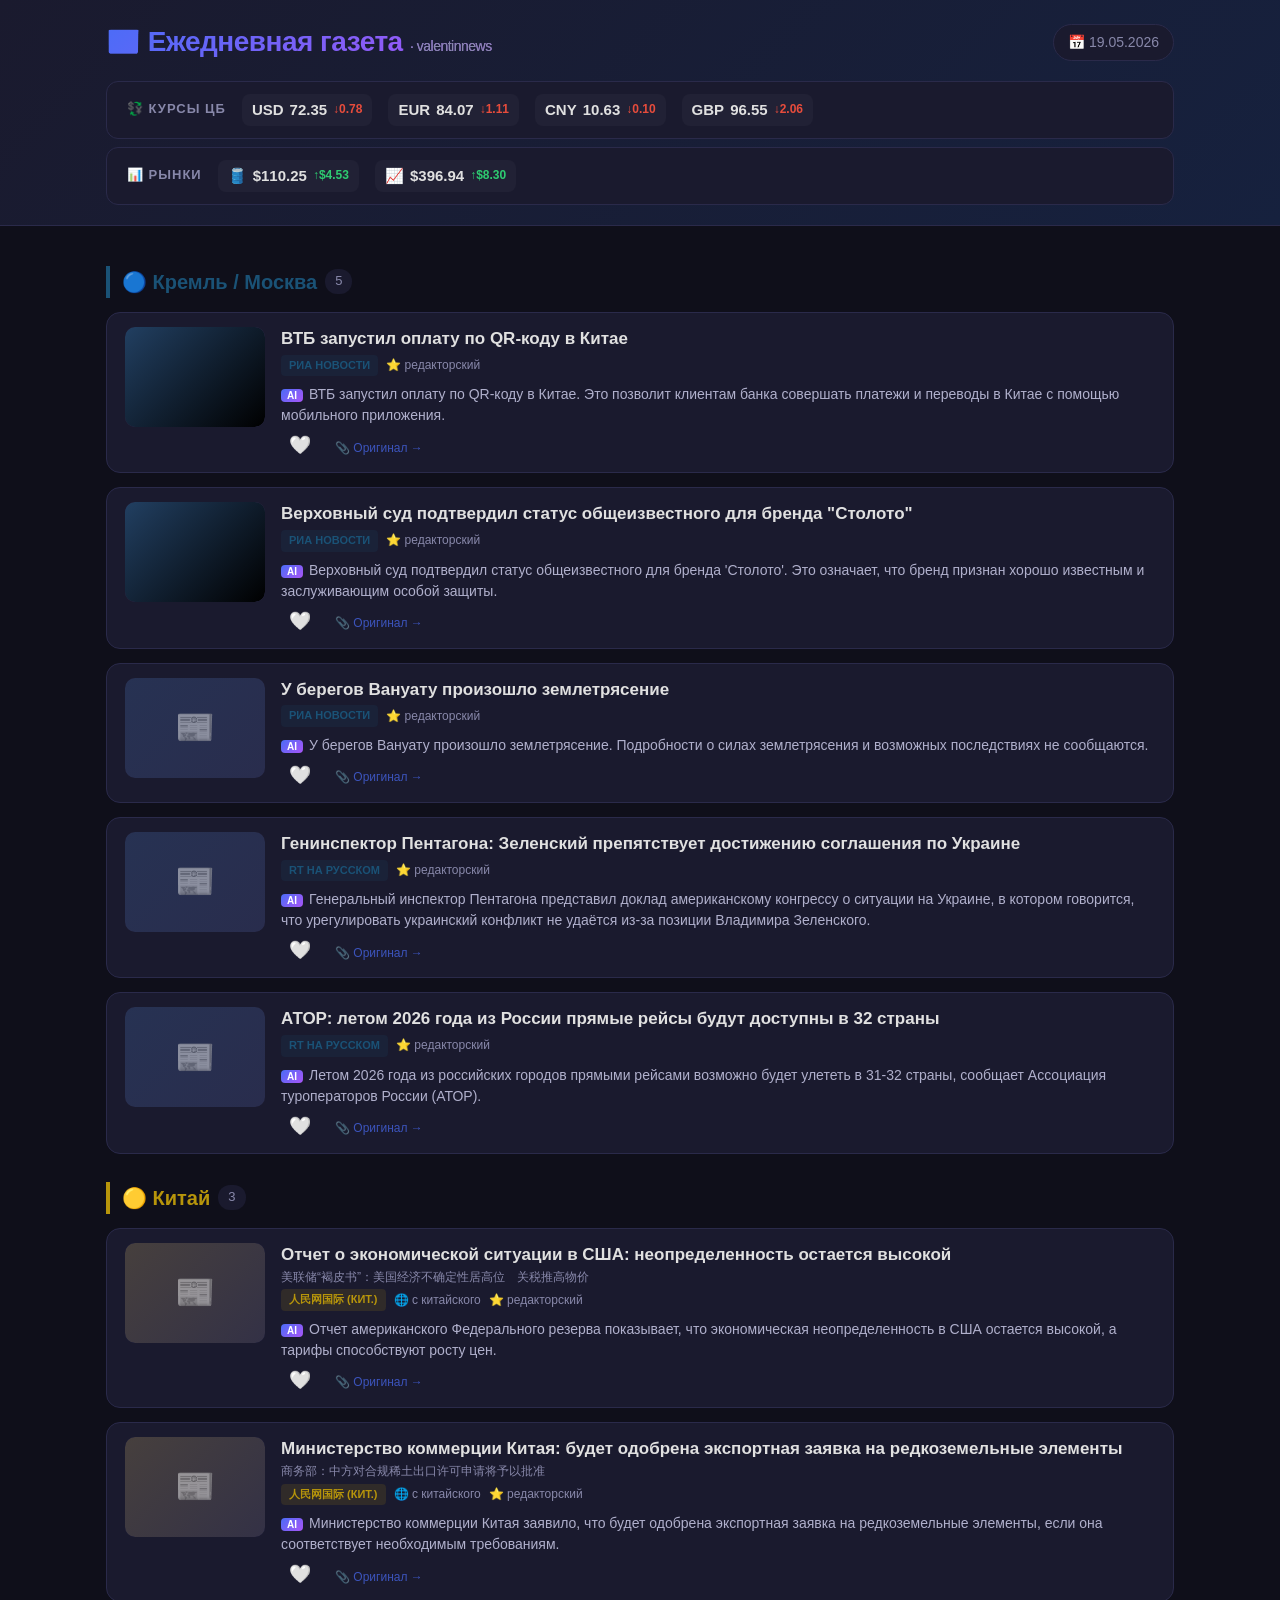
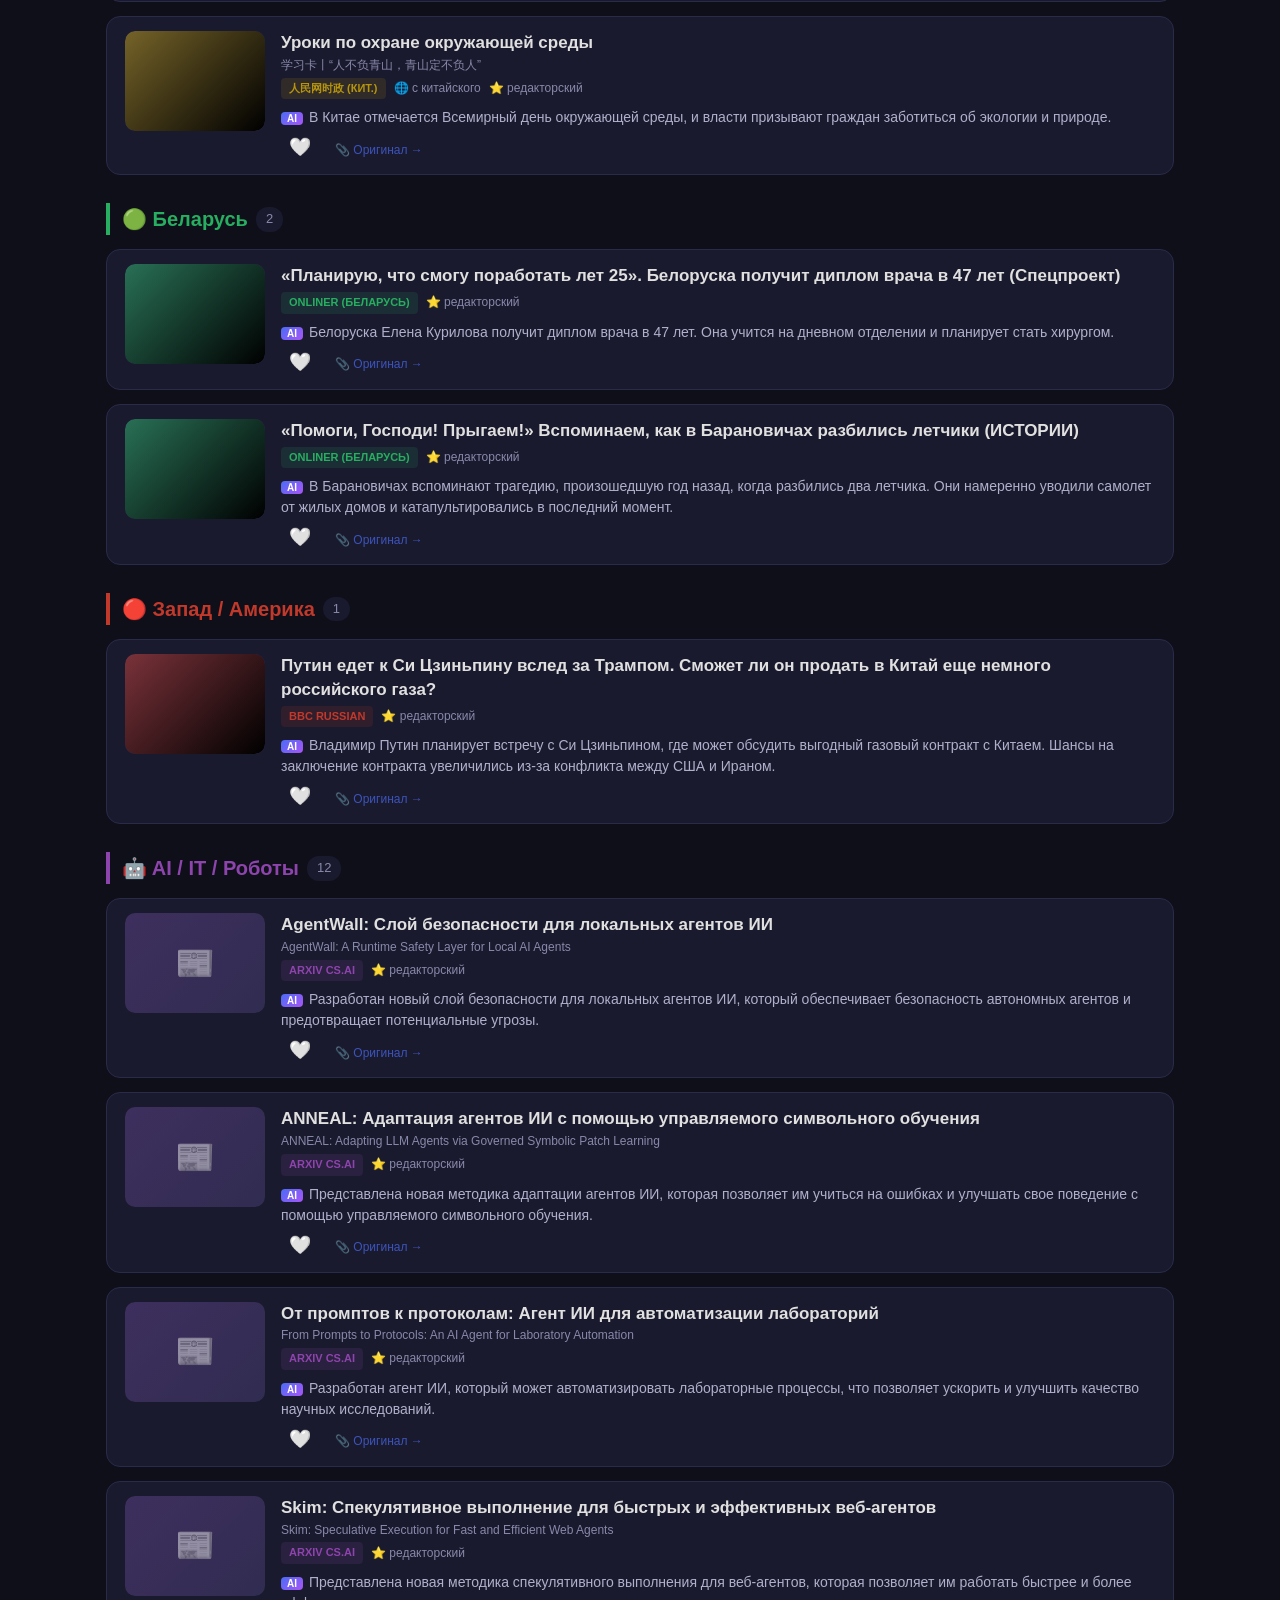
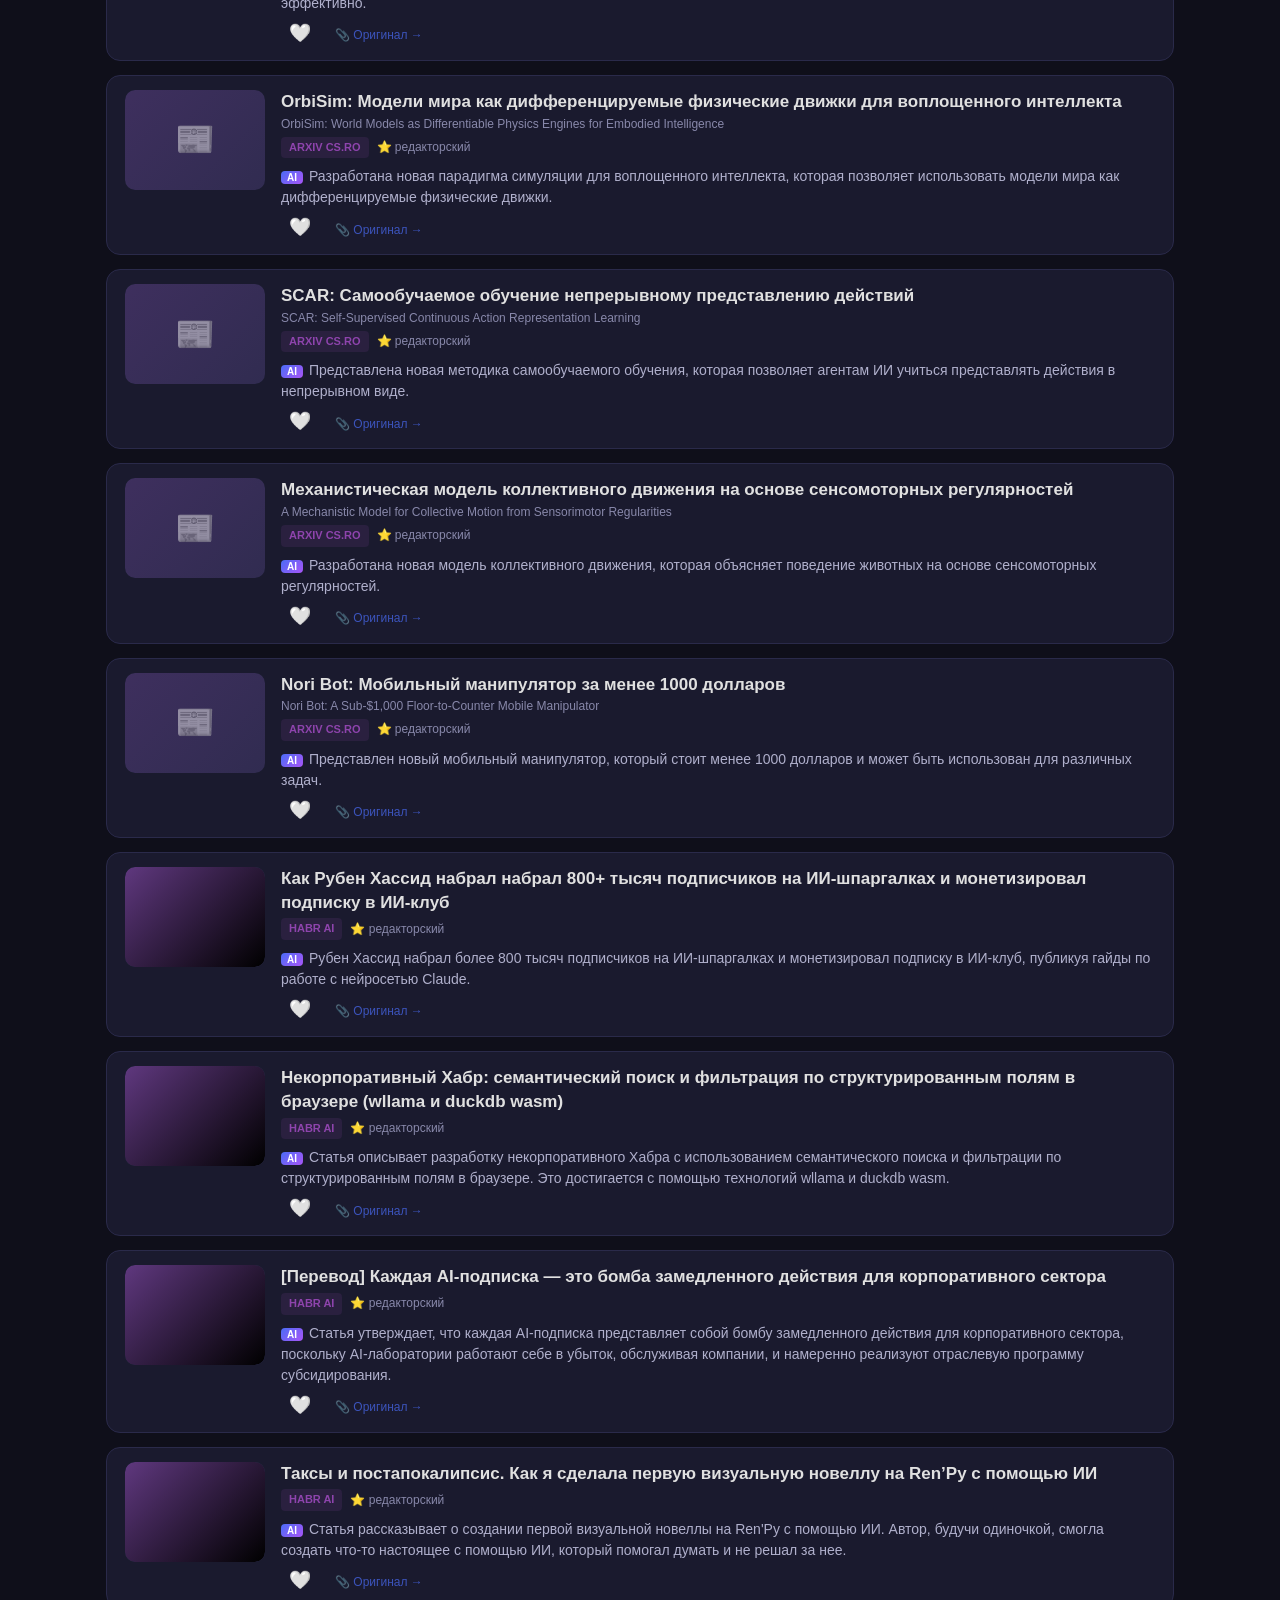
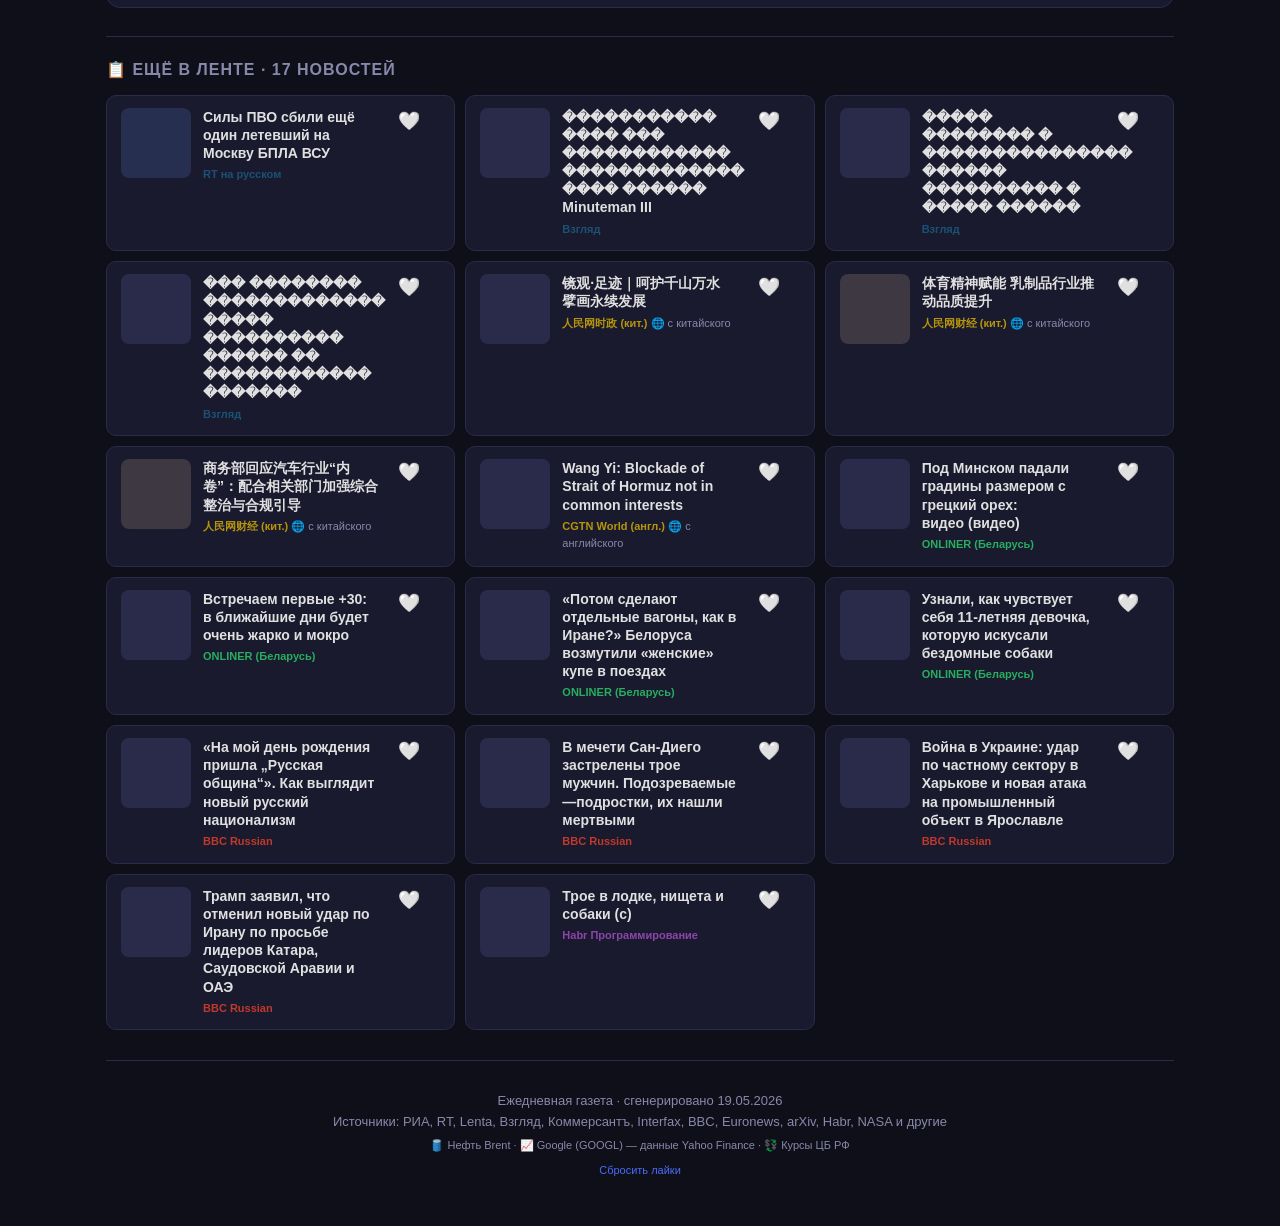
==== commit ca7f9ac5: "📰 Обновление газеты 19.05.2026" ====
--- a/index.html
+++ b/index.html
@@ -3,7 +3,7 @@
 <head>
     <meta charset="UTF-8">
     <meta name="viewport" content="width=device-width, initial-scale=1.0">
-    <title>Ежедневная газета — 18.05.2026</title>
+    <title>Ежедневная газета — 19.05.2026</title>
     <meta name="robots" content="noindex, nofollow">
     <style>
         :root {
@@ -451,7 +451,7 @@
                 <div class="site-title">
                     📰 Ежедневная газета <small>· valentinnews</small>
                 </div>
-                <div class="date-badge">📅 18.05.2026</div>
+                <div class="date-badge">📅 19.05.2026</div>
             </div>
             
             <div class="currency-bar">
@@ -459,23 +459,23 @@
                 
             <div class="currency-item down">
                 <span class="currency-code">USD</span>
-                <span class="currency-value">73.13</span>
-                <span class="currency-change">↓0.01</span>
+                <span class="currency-value">72.35</span>
+                <span class="currency-change">↓0.78</span>
             </div>
             <div class="currency-item down">
                 <span class="currency-code">EUR</span>
-                <span class="currency-value">85.18</span>
+                <span class="currency-value">84.07</span>
                 <span class="currency-change">↓1.11</span>
             </div>
             <div class="currency-item down">
                 <span class="currency-code">CNY</span>
-                <span class="currency-value">10.73</span>
-                <span class="currency-change">↓0.05</span>
+                <span class="currency-value">10.63</span>
+                <span class="currency-change">↓0.10</span>
             </div>
             <div class="currency-item down">
                 <span class="currency-code">GBP</span>
-                <span class="currency-value">98.61</span>
-                <span class="currency-change">↓0.23</span>
+                <span class="currency-value">96.55</span>
+                <span class="currency-change">↓2.06</span>
             </div>
             </div>
             
@@ -484,13 +484,13 @@
                 
             <div class="currency-item up">
                 <span class="currency-code">🛢️</span>
-                <span class="currency-value">$110.85</span>
-                <span class="currency-change">↑$5.22</span>
-            </div>
-            <div class="currency-item down">
+                <span class="currency-value">$110.25</span>
+                <span class="currency-change">↑$4.53</span>
+            </div>
+            <div class="currency-item up">
                 <span class="currency-code">📈</span>
-                <span class="currency-value">$396.78</span>
-                <span class="currency-change">↓$4.02</span>
+                <span class="currency-value">$396.94</span>
+                <span class="currency-change">↑$8.30</span>
             </div>
             </div>
         </div>
@@ -506,41 +506,41 @@
             <div class="article-curated">
                 <div class="article-curated-main">
                     <div class="article-curated-image">
-                        <div class="article-curated-image" style="background:linear-gradient(135deg,#1a527688,#000)"><img src="https://cdnn21.img.ria.ru/images/07e8/04/0a/1939176610_0:0:3072:1728_650x0_80_0_0_81c001da3d34c7b89ea6dc3c33fe8fab.jpg" alt="Над Воронежской областью за ночь сбили шесть БПЛА" loading="lazy" onerror="this.style.display='none'" crossorigin="anonymous"></div>
-                    </div>
-                    <div class="article-curated-content">
-                        <div class="article-curated-title">
-                            <a href="https://ria.ru/20260518/bpl-2093063004.html" target="_blank" rel="noopener">Над Воронежской областью за ночь сбили шесть БПЛА</a>
+                        <div class="article-curated-image" style="background:linear-gradient(135deg,#1a527688,#000)"><img src="https://cdnn21.img.ria.ru/images/07e8/09/1b/1975123839_0:205:3072:1933_650x0_80_0_0_279d78f6e3698d700b25e74565a399f8.jpg" alt="ВТБ запустил оплату по QR-коду в Китае" loading="lazy" onerror="this.style.display='none'" crossorigin="anonymous"></div>
+                    </div>
+                    <div class="article-curated-content">
+                        <div class="article-curated-title">
+                            <a href="https://ria.ru/20260519/vtb-2093255612.html" target="_blank" rel="noopener">ВТБ запустил оплату по QR-коду в Китае</a>
                         </div>
                         <div class="article-meta">
                             <span class="article-source" style="background:#1a527622;color:#1a5276">РИА Новости</span>
                             ⭐ редакторский
                         </div>
-                        <div class="article-summary"><span class="ai-badge">AI</span>Над Воронежской областью за ночь сбили шесть беспилотных летательных аппаратов. Это произошло в рамках продолжающихся военных действий в регионе.</div>
-                        <div class="article-actions">
-                            <button class="like-btn" data-key="f325950e" title="Нравится">🤍</button>
-                            <a href="https://ria.ru/20260518/bpl-2093063004.html" target="_blank" rel="noopener" class="article-original">📎 Оригинал →</a>
-                        </div>
-                    </div>
-                </div>
-            </div>
-            <div class="article-curated">
-                <div class="article-curated-main">
-                    <div class="article-curated-image">
-                        <div class="article-curated-image" style="background:linear-gradient(135deg,#1a527688,#000)"><img src="https://cdnn21.img.ria.ru/images/07e6/08/18/1811742230_0:65:3072:1793_650x0_80_0_0_5f5bc98ef8ea36c9fcbb5adcb5ad31da.jpg" alt="Инспекторов МАГАТЭ проинформировали об атаке на цех ЗАЭС" loading="lazy" onerror="this.style.display='none'" crossorigin="anonymous"></div>
-                    </div>
-                    <div class="article-curated-content">
-                        <div class="article-curated-title">
-                            <a href="https://ria.ru/20260518/zaes-2093062754.html" target="_blank" rel="noopener">Инспекторов МАГАТЭ проинформировали об атаке на цех ЗАЭС</a>
+                        <div class="article-summary"><span class="ai-badge">AI</span>ВТБ запустил оплату по QR-коду в Китае. Это позволит клиентам банка совершать платежи и переводы в Китае с помощью мобильного приложения.</div>
+                        <div class="article-actions">
+                            <button class="like-btn" data-key="6df5d040" title="Нравится">🤍</button>
+                            <a href="https://ria.ru/20260519/vtb-2093255612.html" target="_blank" rel="noopener" class="article-original">📎 Оригинал →</a>
+                        </div>
+                    </div>
+                </div>
+            </div>
+            <div class="article-curated">
+                <div class="article-curated-main">
+                    <div class="article-curated-image">
+                        <div class="article-curated-image" style="background:linear-gradient(135deg,#1a527688,#000)"><img src="https://cdnn21.img.ria.ru/images/07e8/09/12/1973329013_0:203:3077:1934_650x0_80_0_0_876d74b97065203074ed82a384b346ea.jpg" alt="Верховный суд подтвердил статус общеизвестного для бренда &quot;Столото&quot;" loading="lazy" onerror="this.style.display='none'" crossorigin="anonymous"></div>
+                    </div>
+                    <div class="article-curated-content">
+                        <div class="article-curated-title">
+                            <a href="https://ria.ru/20260519/sud--2093255369.html" target="_blank" rel="noopener">Верховный суд подтвердил статус общеизвестного для бренда &quot;Столото&quot;</a>
                         </div>
                         <div class="article-meta">
                             <span class="article-source" style="background:#1a527622;color:#1a5276">РИА Новости</span>
                             ⭐ редакторский
                         </div>
-                        <div class="article-summary"><span class="ai-badge">AI</span>Инспекторов МАГАТЭ проинформировали об атаке на цех ЗАЭС, что вызвало обеспокоенность по поводу безопасности атомной электростанции.</div>
-                        <div class="article-actions">
-                            <button class="like-btn" data-key="c9cfbb54" title="Нравится">🤍</button>
-                            <a href="https://ria.ru/20260518/zaes-2093062754.html" target="_blank" rel="noopener" class="article-original">📎 Оригинал →</a>
+                        <div class="article-summary"><span class="ai-badge">AI</span>Верховный суд подтвердил статус общеизвестного для бренда &#x27;Столото&#x27;. Это означает, что бренд признан хорошо известным и заслуживающим особой защиты.</div>
+                        <div class="article-actions">
+                            <button class="like-btn" data-key="f524d5d2" title="Нравится">🤍</button>
+                            <a href="https://ria.ru/20260519/sud--2093255369.html" target="_blank" rel="noopener" class="article-original">📎 Оригинал →</a>
                         </div>
                     </div>
                 </div>
@@ -552,16 +552,16 @@
                     </div>
                     <div class="article-curated-content">
                         <div class="article-curated-title">
-                            <a href="https://ria.ru/20260518/kallas-2093062451.html" target="_blank" rel="noopener">СМИ: Каллас отказалась от роли переговорщика для диалога с Россией</a>
+                            <a href="https://ria.ru/20260519/vanuatu-2093255233.html" target="_blank" rel="noopener">У берегов Вануату произошло землетрясение</a>
                         </div>
                         <div class="article-meta">
                             <span class="article-source" style="background:#1a527622;color:#1a5276">РИА Новости</span>
                             ⭐ редакторский
                         </div>
-                        <div class="article-summary"><span class="ai-badge">AI</span>Каллас отказалась от роли переговорщика для диалога с Россией, что может повлиять на дальнейшие дипломатические усилия.</div>
-                        <div class="article-actions">
-                            <button class="like-btn" data-key="66b5b6b7" title="Нравится">🤍</button>
-                            <a href="https://ria.ru/20260518/kallas-2093062451.html" target="_blank" rel="noopener" class="article-original">📎 Оригинал →</a>
+                        <div class="article-summary"><span class="ai-badge">AI</span>У берегов Вануату произошло землетрясение. Подробности о силах землетрясения и возможных последствиях не сообщаются.</div>
+                        <div class="article-actions">
+                            <button class="like-btn" data-key="407a793b" title="Нравится">🤍</button>
+                            <a href="https://ria.ru/20260519/vanuatu-2093255233.html" target="_blank" rel="noopener" class="article-original">📎 Оригинал →</a>
                         </div>
                     </div>
                 </div>
@@ -573,37 +573,37 @@
                     </div>
                     <div class="article-curated-content">
                         <div class="article-curated-title">
-                            <a href="https://russian.rt.com/russia/news/1633147-starbucks-firmennyi-logotip-rossiya?utm_source=rss&amp;utm_medium=rss&amp;utm_campaign=RSS" target="_blank" rel="noopener">Starbucks зарегистрировала фирменный логотип в России</a>
+                            <a href="https://russian.rt.com/ussr/news/1633610-pentagon-zelenskii-uregulirovanie-ukraina?utm_source=rss&amp;utm_medium=rss&amp;utm_campaign=RSS" target="_blank" rel="noopener">Генинспектор Пентагона: Зеленский препятствует достижению соглашения по Украине</a>
                         </div>
                         <div class="article-meta">
                             <span class="article-source" style="background:#1a527622;color:#1a5276">RT на русском</span>
                             ⭐ редакторский
                         </div>
-                        <div class="article-summary"><span class="ai-badge">AI</span>Американская компания Starbucks зарегистрировала товарный знак в России в виде фирменного логотипа в чёрно-белом цвете, что указывает на продолжение деятельности компании на российском рынке.</div>
-                        <div class="article-actions">
-                            <button class="like-btn" data-key="62d866c7" title="Нравится">🤍</button>
-                            <a href="https://russian.rt.com/russia/news/1633147-starbucks-firmennyi-logotip-rossiya?utm_source=rss&amp;utm_medium=rss&amp;utm_campaign=RSS" target="_blank" rel="noopener" class="article-original">📎 Оригинал →</a>
-                        </div>
-                    </div>
-                </div>
-            </div>
-            <div class="article-curated">
-                <div class="article-curated-main">
-                    <div class="article-curated-image">
-                        <div class="article-curated-image" style="background:linear-gradient(135deg,#1a527688,#000)"><img src="https://mf.b37mrtl.ru/russian/images/2026.05/thumbnail/6a05b296ae5ac914ff5615bf.jpg" alt="Завершается пасхальный период: как провести отдание Пасхи?" loading="lazy" onerror="this.style.display='none'" crossorigin="anonymous"></div>
-                    </div>
-                    <div class="article-curated-content">
-                        <div class="article-curated-title">
-                            <a href="https://russian.rt.com/russia/article/1631546-otdanie-pashi-prazdnik?utm_source=rss&amp;utm_medium=rss&amp;utm_campaign=RSS" target="_blank" rel="noopener">Завершается пасхальный период: как провести отдание Пасхи?</a>
+                        <div class="article-summary"><span class="ai-badge">AI</span>Генеральный инспектор Пентагона представил доклад американскому конгрессу о ситуации на Украине, в котором говорится, что урегулировать украинский конфликт не удаётся из-за позиции Владимира Зеленского.</div>
+                        <div class="article-actions">
+                            <button class="like-btn" data-key="406afabe" title="Нравится">🤍</button>
+                            <a href="https://russian.rt.com/ussr/news/1633610-pentagon-zelenskii-uregulirovanie-ukraina?utm_source=rss&amp;utm_medium=rss&amp;utm_campaign=RSS" target="_blank" rel="noopener" class="article-original">📎 Оригинал →</a>
+                        </div>
+                    </div>
+                </div>
+            </div>
+            <div class="article-curated">
+                <div class="article-curated-main">
+                    <div class="article-curated-image">
+                        <div class="article-curated-image article-noimage" style="background:linear-gradient(135deg,#1a527633,#1a527611)"><div class="noimage-icon">📰</div></div>
+                    </div>
+                    <div class="article-curated-content">
+                        <div class="article-curated-title">
+                            <a href="https://russian.rt.com/russia/news/1633609-pryamye-reisy-rossiya-leto?utm_source=rss&amp;utm_medium=rss&amp;utm_campaign=RSS" target="_blank" rel="noopener">АТОР: летом 2026 года из России прямые рейсы будут доступны в 32 страны</a>
                         </div>
                         <div class="article-meta">
                             <span class="article-source" style="background:#1a527622;color:#1a5276">RT на русском</span>
                             ⭐ редакторский
                         </div>
-                        <div class="article-summary"><span class="ai-badge">AI</span>Пасхальный период завершается, и верующие готовятся к отданию Пасхи, которое знаменует собой окончание праздничного периода и возвращение к обычной churchной жизни.</div>
-                        <div class="article-actions">
-                            <button class="like-btn" data-key="1916f2e2" title="Нравится">🤍</button>
-                            <a href="https://russian.rt.com/russia/article/1631546-otdanie-pashi-prazdnik?utm_source=rss&amp;utm_medium=rss&amp;utm_campaign=RSS" target="_blank" rel="noopener" class="article-original">📎 Оригинал →</a>
+                        <div class="article-summary"><span class="ai-badge">AI</span>Летом 2026 года из российских городов прямыми рейсами возможно будет улететь в 31-32 страны, сообщает Ассоциация туроператоров России (АТОР).</div>
+                        <div class="article-actions">
+                            <button class="like-btn" data-key="a99863f4" title="Нравится">🤍</button>
+                            <a href="https://russian.rt.com/russia/news/1633609-pryamye-reisy-rossiya-leto?utm_source=rss&amp;utm_medium=rss&amp;utm_campaign=RSS" target="_blank" rel="noopener" class="article-original">📎 Оригинал →</a>
                         </div>
                     </div>
                 </div>
@@ -622,13 +622,13 @@
                     </div>
                     <div class="article-curated-content">
                         <div class="article-curated-title">
-                            <a href="http://world.people.com.cn/n1/2025/0605/c1002-40494887.html" target="_blank" rel="noopener">Отчет о экономической ситуации в США: высокая неопределенность и рост цен</a><div class="article-title-original">美联储“褐皮书”：美国经济不确定性居高位　关税推高物价</div>
+                            <a href="http://world.people.com.cn/n1/2025/0605/c1002-40494887.html" target="_blank" rel="noopener">Отчет о экономической ситуации в США: неопределенность остается высокой</a><div class="article-title-original">美联储“褐皮书”：美国经济不确定性居高位　关税推高物价</div>
                         </div>
                         <div class="article-meta">
                             <span class="article-source" style="background:#b7950b22;color:#b7950b">人民网国际 (кит.)</span> <span class="trans-badge">🌐 с китайского</span>
                             ⭐ редакторский
                         </div>
-                        <div class="article-summary"><span class="ai-badge">AI</span>Согласно отчету Федеральной резервной системы США, экономическая неопределенность в стране остается высокой, что негативно влияет на бизнес и домохозяйства, а также приводит к росту цен из-за тарифов.</div>
+                        <div class="article-summary"><span class="ai-badge">AI</span>Отчет американского Федерального резерва показывает, что экономическая неопределенность в США остается высокой, а тарифы способствуют росту цен.</div>
                         <div class="article-actions">
                             <button class="like-btn" data-key="eacc4011" title="Нравится">🤍</button>
                             <a href="http://world.people.com.cn/n1/2025/0605/c1002-40494887.html" target="_blank" rel="noopener" class="article-original">📎 Оригинал →</a>
@@ -643,13 +643,13 @@
                     </div>
                     <div class="article-curated-content">
                         <div class="article-curated-title">
-                            <a href="http://world.people.com.cn/n1/2025/0605/c1002-40494861.html" target="_blank" rel="noopener">Министерство коммерции Китая: будет одобрена заявка на экспорт редкоземельных элементов в соответствии с правилами</a><div class="article-title-original">商务部：中方对合规稀土出口许可申请将予以批准</div>
+                            <a href="http://world.people.com.cn/n1/2025/0605/c1002-40494861.html" target="_blank" rel="noopener">Министерство коммерции Китая: будет одобрена экспортная заявка на редкоземельные элементы</a><div class="article-title-original">商务部：中方对合规稀土出口许可申请将予以批准</div>
                         </div>
                         <div class="article-meta">
                             <span class="article-source" style="background:#b7950b22;color:#b7950b">人民网国际 (кит.)</span> <span class="trans-badge">🌐 с китайского</span>
                             ⭐ редакторский
                         </div>
-                        <div class="article-summary"><span class="ai-badge">AI</span>Министерство коммерции Китая заявило, что будет одобрена заявка на экспорт редкоземельных элементов, если она соответствует установленным правилам и нормам.</div>
+                        <div class="article-summary"><span class="ai-badge">AI</span>Министерство коммерции Китая заявило, что будет одобрена экспортная заявка на редкоземельные элементы, если она соответствует необходимым требованиям.</div>
                         <div class="article-actions">
                             <button class="like-btn" data-key="77fefedb" title="Нравится">🤍</button>
                             <a href="http://world.people.com.cn/n1/2025/0605/c1002-40494861.html" target="_blank" rel="noopener" class="article-original">📎 Оригинал →</a>
@@ -664,13 +664,13 @@
                     </div>
                     <div class="article-curated-content">
                         <div class="article-curated-title">
-                            <a href="http://politics.people.com.cn/n1/2025/0605/c1001-40494898.html" target="_blank" rel="noopener">Уроки по охране окружающей среды: &quot;Человек не обманывает горы, горы обязательно ответят человеку&quot;</a><div class="article-title-original">学习卡丨“人不负青山，青山定不负人”</div>
+                            <a href="http://politics.people.com.cn/n1/2025/0605/c1001-40494898.html" target="_blank" rel="noopener">Уроки по охране окружающей среды</a><div class="article-title-original">学习卡丨“人不负青山，青山定不负人”</div>
                         </div>
                         <div class="article-meta">
                             <span class="article-source" style="background:#b7950b22;color:#b7950b">人民网时政 (кит.)</span> <span class="trans-badge">🌐 с китайского</span>
                             ⭐ редакторский
                         </div>
-                        <div class="article-summary"><span class="ai-badge">AI</span>В рамках Всемирного дня окружающей среды подчеркивается важность защиты природы и экологии, а также необходимости ответственного отношения к природным ресурсам.</div>
+                        <div class="article-summary"><span class="ai-badge">AI</span>В Китае отмечается Всемирный день окружающей среды, и власти призывают граждан заботиться об экологии и природе.</div>
                         <div class="article-actions">
                             <button class="like-btn" data-key="2606c525" title="Нравится">🤍</button>
                             <a href="http://politics.people.com.cn/n1/2025/0605/c1001-40494898.html" target="_blank" rel="noopener" class="article-original">📎 Оригинал →</a>
@@ -688,41 +688,41 @@
             <div class="article-curated">
                 <div class="article-curated-main">
                     <div class="article-curated-image">
-                        <div class="article-curated-image" style="background:linear-gradient(135deg,#27ae6088,#000)"><img src="https://content.onliner.by/news/thumbnail/8e4f36c3120fa0cdde7bba049b58d4ed.jpg" alt="Нашла 500 родственников и раскрыла тайну предка из США. Белоруска увлеклась генеалогией" loading="lazy" onerror="this.style.display='none'" crossorigin="anonymous"></div>
-                    </div>
-                    <div class="article-curated-content">
-                        <div class="article-curated-title">
-                            <a href="https://people.onliner.by/2026/05/18/beloruska-uvleklas-genealogiej" target="_blank" rel="noopener">Белоруска увлеклась генеалогией и нашла 500 родственников, раскрыла тайну предка из США</a><div class="article-title-original">Нашла 500 родственников и раскрыла тайну предка из США. Белоруска увлеклась генеалогией</div>
+                        <div class="article-curated-image" style="background:linear-gradient(135deg,#27ae6088,#000)"><img src="https://content.onliner.by/news/thumbnail/43318438c5e20c9fb431f818af19e46a.jpg" alt="«Планирую, что смогу поработать лет 25». Белоруска получит диплом врача в 47 лет (Спецпроект)" loading="lazy" onerror="this.style.display='none'" crossorigin="anonymous"></div>
+                    </div>
+                    <div class="article-curated-content">
+                        <div class="article-curated-title">
+                            <a href="https://people.onliner.by/2026/05/19/diplom-vracha-v-47-let" target="_blank" rel="noopener">«Планирую, что смогу поработать лет 25». Белоруска получит диплом врача в 47 лет (Спецпроект)</a>
                         </div>
                         <div class="article-meta">
                             <span class="article-source" style="background:#27ae6022;color:#27ae60">ONLINER (Беларусь)</span>
                             ⭐ редакторский
                         </div>
-                        <div class="article-summary"><span class="ai-badge">AI</span>Женщина из Беларуси увлеклась генеалогией и смогла найти более 500 родственников, а также раскрыла тайну предка из США, что стало для нее интересным и значимым открытием.</div>
-                        <div class="article-actions">
-                            <button class="like-btn" data-key="750501b4" title="Нравится">🤍</button>
-                            <a href="https://people.onliner.by/2026/05/18/beloruska-uvleklas-genealogiej" target="_blank" rel="noopener" class="article-original">📎 Оригинал →</a>
-                        </div>
-                    </div>
-                </div>
-            </div>
-            <div class="article-curated">
-                <div class="article-curated-main">
-                    <div class="article-curated-image">
-                        <div class="article-curated-image" style="background:linear-gradient(135deg,#27ae6088,#000)"><img src="https://content.onliner.by/news/thumbnail/d3377111f85f5bf8e9cf191d65f0136c.jpg" alt="На Беларусь надвигается штормовой циклон: возможны ливни, град и торнадо" loading="lazy" onerror="this.style.display='none'" crossorigin="anonymous"></div>
-                    </div>
-                    <div class="article-curated-content">
-                        <div class="article-curated-title">
-                            <a href="https://people.onliner.by/2026/05/17/na-zavtra-obyavlen-oranzhevyj-6" target="_blank" rel="noopener">На Беларусь надвигается штормовой циклон: возможны ливни, град и торнадо</a>
+                        <div class="article-summary"><span class="ai-badge">AI</span>Белоруска Елена Курилова получит диплом врача в 47 лет. Она учится на дневном отделении и планирует стать хирургом.</div>
+                        <div class="article-actions">
+                            <button class="like-btn" data-key="2dfd7241" title="Нравится">🤍</button>
+                            <a href="https://people.onliner.by/2026/05/19/diplom-vracha-v-47-let" target="_blank" rel="noopener" class="article-original">📎 Оригинал →</a>
+                        </div>
+                    </div>
+                </div>
+            </div>
+            <div class="article-curated">
+                <div class="article-curated-main">
+                    <div class="article-curated-image">
+                        <div class="article-curated-image" style="background:linear-gradient(135deg,#27ae6088,#000)"><img src="https://content.onliner.by/news/thumbnail/9cb7bcbb9da08d00210daa6598906702.jpg" alt="«Помоги, Господи! Прыгаем!» Вспоминаем, как в Барановичах разбились летчики (ИСТОРИИ)" loading="lazy" onerror="this.style.display='none'" crossorigin="anonymous"></div>
+                    </div>
+                    <div class="article-curated-content">
+                        <div class="article-curated-title">
+                            <a href="https://people.onliner.by/2026/05/19/kak-v-baranovichax-razbilis-geroicheskie-letchiki" target="_blank" rel="noopener">«Помоги, Господи! Прыгаем!» Вспоминаем, как в Барановичах разбились летчики (ИСТОРИИ)</a>
                         </div>
                         <div class="article-meta">
                             <span class="article-source" style="background:#27ae6022;color:#27ae60">ONLINER (Беларусь)</span>
                             ⭐ редакторский
                         </div>
-                        <div class="article-summary"><span class="ai-badge">AI</span>На Беларусь надвигается штормовой циклон, который может принести сильные ливни, град, шквалистый ветер и даже торнадо, что вызывает опасения за безопасность населения.</div>
-                        <div class="article-actions">
-                            <button class="like-btn" data-key="d61e5a8c" title="Нравится">🤍</button>
-                            <a href="https://people.onliner.by/2026/05/17/na-zavtra-obyavlen-oranzhevyj-6" target="_blank" rel="noopener" class="article-original">📎 Оригинал →</a>
+                        <div class="article-summary"><span class="ai-badge">AI</span>В Барановичах вспоминают трагедию, произошедшую год назад, когда разбились два летчика. Они намеренно уводили самолет от жилых домов и катапультировались в последний момент.</div>
+                        <div class="article-actions">
+                            <button class="like-btn" data-key="6813ffb3" title="Нравится">🤍</button>
+                            <a href="https://people.onliner.by/2026/05/19/kak-v-baranovichax-razbilis-geroicheskie-letchiki" target="_blank" rel="noopener" class="article-original">📎 Оригинал →</a>
                         </div>
                     </div>
                 </div>
@@ -737,20 +737,20 @@
             <div class="article-curated">
                 <div class="article-curated-main">
                     <div class="article-curated-image">
-                        <div class="article-curated-image" style="background:linear-gradient(135deg,#c0392b88,#000)"><img src="https://ichef.bbci.co.uk/ace/ws/240/cpsprodpb/a56c/live/39dd58d0-4d61-11f1-ac78-2112837ce2aa.jpg" alt="«Мы молились, чтобы вернуться живыми». Репортаж корреспондента Би-би-си из «килл-зоны» возле Константиновки" loading="lazy" onerror="this.style.display='none'" crossorigin="anonymous"></div>
-                    </div>
-                    <div class="article-curated-content">
-                        <div class="article-curated-title">
-                            <a href="https://www.bbc.com/russian/articles/c5y7g376z1zo?at_medium=RSS&amp;amp;at_campaign=rss" target="_blank" rel="noopener">«Мы молились, чтобы вернуться живыми». Репортаж корреспондента Би-би-си из «килл-зоны» возле Константиновки</a>
+                        <div class="article-curated-image" style="background:linear-gradient(135deg,#c0392b88,#000)"><img src="https://ichef.bbci.co.uk/ace/ws/240/cpsprodpb/5fb6/live/22625b30-52dc-11f1-a650-a94a8fc7de38.jpg" alt="Путин едет к Си Цзиньпину вслед за Трампом. Сможет ли он продать в Китай еще немного российского газа?" loading="lazy" onerror="this.style.display='none'" crossorigin="anonymous"></div>
+                    </div>
+                    <div class="article-curated-content">
+                        <div class="article-curated-title">
+                            <a href="https://www.bbc.com/russian/articles/c9d395p68eeo?at_medium=RSS&amp;amp;at_campaign=rss" target="_blank" rel="noopener">Путин едет к Си Цзиньпину вслед за Трампом. Сможет ли он продать в Китай еще немного российского газа?</a>
                         </div>
                         <div class="article-meta">
                             <span class="article-source" style="background:#c0392b22;color:#c0392b">BBC Russian</span>
                             ⭐ редакторский
                         </div>
-                        <div class="article-summary"><span class="ai-badge">AI</span>Украинский пехотинец провел 225 дней в окопе на передовой и едва мог ходить из-за ослабших мышц. Ротация бойцов на линии фронта на востоке Украины крайне затруднена из-за постоянных обстрелов.</div>
-                        <div class="article-actions">
-                            <button class="like-btn" data-key="290d7210" title="Нравится">🤍</button>
-                            <a href="https://www.bbc.com/russian/articles/c5y7g376z1zo?at_medium=RSS&amp;amp;at_campaign=rss" target="_blank" rel="noopener" class="article-original">📎 Оригинал →</a>
+                        <div class="article-summary"><span class="ai-badge">AI</span>Владимир Путин планирует встречу с Си Цзиньпином, где может обсудить выгодный газовый контракт с Китаем. Шансы на заключение контракта увеличились из-за конфликта между США и Ираном.</div>
+                        <div class="article-actions">
+                            <button class="like-btn" data-key="e8c66e3e" title="Нравится">🤍</button>
+                            <a href="https://www.bbc.com/russian/articles/c9d395p68eeo?at_medium=RSS&amp;amp;at_campaign=rss" target="_blank" rel="noopener" class="article-original">📎 Оригинал →</a>
                         </div>
                     </div>
                 </div>
@@ -769,16 +769,16 @@
                     </div>
                     <div class="article-curated-content">
                         <div class="article-curated-title">
-                            <a href="https://arxiv.org/abs/2605.15202" target="_blank" rel="noopener">DeepSlide: От артефактов к презентации</a><div class="article-title-original">DeepSlide: From Artifacts to Presentation Delivery</div>
+                            <a href="https://arxiv.org/abs/2605.16265" target="_blank" rel="noopener">AgentWall: Слой безопасности для локальных агентов ИИ</a><div class="article-title-original">AgentWall: A Runtime Safety Layer for Local AI Agents</div>
                         </div>
                         <div class="article-meta">
                             <span class="article-source" style="background:#8e44ad22;color:#8e44ad">arXiv cs.AI</span>
                             ⭐ редакторский
                         </div>
-                        <div class="article-summary"><span class="ai-badge">AI</span>Представлена система DeepSlide, которая оптимизирует процесс создания презентаций, учитывая не только визуальную составляющую, но и процесс подачи информации.</div>
-                        <div class="article-actions">
-                            <button class="like-btn" data-key="4599d96a" title="Нравится">🤍</button>
-                            <a href="https://arxiv.org/abs/2605.15202" target="_blank" rel="noopener" class="article-original">📎 Оригинал →</a>
+                        <div class="article-summary"><span class="ai-badge">AI</span>Разработан новый слой безопасности для локальных агентов ИИ, который обеспечивает безопасность автономных агентов и предотвращает потенциальные угрозы.</div>
+                        <div class="article-actions">
+                            <button class="like-btn" data-key="6d250467" title="Нравится">🤍</button>
+                            <a href="https://arxiv.org/abs/2605.16265" target="_blank" rel="noopener" class="article-original">📎 Оригинал →</a>
                         </div>
                     </div>
                 </div>
@@ -790,16 +790,16 @@
                     </div>
                     <div class="article-curated-content">
                         <div class="article-curated-title">
-                            <a href="https://arxiv.org/abs/2605.15204" target="_blank" rel="noopener">SDOF: Оседлание налогового выигрыша в многоагентной оркестровке с ограниченным диспетчером</a><div class="article-title-original">SDOF: Taming the Alignment Tax in Multi-Agent Orchestration with State-Constrained Dispatch</div>
+                            <a href="https://arxiv.org/abs/2605.16309" target="_blank" rel="noopener">ANNEAL: Адаптация агентов ИИ с помощью управляемого символьного обучения</a><div class="article-title-original">ANNEAL: Adapting LLM Agents via Governed Symbolic Patch Learning</div>
                         </div>
                         <div class="article-meta">
                             <span class="article-source" style="background:#8e44ad22;color:#8e44ad">arXiv cs.AI</span>
                             ⭐ редакторский
                         </div>
-                        <div class="article-summary"><span class="ai-badge">AI</span>Представлена система SDOF, которая позволяет эффективно управлять многоагентными процессами, учитывая ограничения на каждом этапе.</div>
-                        <div class="article-actions">
-                            <button class="like-btn" data-key="cb3e8011" title="Нравится">🤍</button>
-                            <a href="https://arxiv.org/abs/2605.15204" target="_blank" rel="noopener" class="article-original">📎 Оригинал →</a>
+                        <div class="article-summary"><span class="ai-badge">AI</span>Представлена новая методика адаптации агентов ИИ, которая позволяет им учиться на ошибках и улучшать свое поведение с помощью управляемого символьного обучения.</div>
+                        <div class="article-actions">
+                            <button class="like-btn" data-key="e40ebaaf" title="Нравится">🤍</button>
+                            <a href="https://arxiv.org/abs/2605.16309" target="_blank" rel="noopener" class="article-original">📎 Оригинал →</a>
                         </div>
                     </div>
                 </div>
@@ -811,16 +811,16 @@
                     </div>
                     <div class="article-curated-content">
                         <div class="article-curated-title">
-                            <a href="https://arxiv.org/abs/2605.15205" target="_blank" rel="noopener">Улучшение теории разума действительно полезно для взаимодействия человека и ИИ? Эмпирические результаты интерактивных оценок</a><div class="article-title-original">Does Theory of Mind Improvement Really Benefit Human-AI Interactions? Empirical Findings from Interactive Evaluations</div>
+                            <a href="https://arxiv.org/abs/2605.16552" target="_blank" rel="noopener">От промптов к протоколам: Агент ИИ для автоматизации лабораторий</a><div class="article-title-original">From Prompts to Protocols: An AI Agent for Laboratory Automation</div>
                         </div>
                         <div class="article-meta">
                             <span class="article-source" style="background:#8e44ad22;color:#8e44ad">arXiv cs.AI</span>
                             ⭐ редакторский
                         </div>
-                        <div class="article-summary"><span class="ai-badge">AI</span>Исследование показало, что улучшение теории разума в моделях ИИ может не всегда привести к лучшему взаимодействию с человеком.</div>
-                        <div class="article-actions">
-                            <button class="like-btn" data-key="b576102a" title="Нравится">🤍</button>
-                            <a href="https://arxiv.org/abs/2605.15205" target="_blank" rel="noopener" class="article-original">📎 Оригинал →</a>
+                        <div class="article-summary"><span class="ai-badge">AI</span>Разработан агент ИИ, который может автоматизировать лабораторные процессы, что позволяет ускорить и улучшить качество научных исследований.</div>
+                        <div class="article-actions">
+                            <button class="like-btn" data-key="9898e88c" title="Нравится">🤍</button>
+                            <a href="https://arxiv.org/abs/2605.16552" target="_blank" rel="noopener" class="article-original">📎 Оригинал →</a>
                         </div>
                     </div>
                 </div>
@@ -832,16 +832,16 @@
                     </div>
                     <div class="article-curated-content">
                         <div class="article-curated-title">
-                            <a href="https://arxiv.org/abs/2605.15215" target="_blank" rel="noopener">SkillSmith: Компиляция навыков агентов в интерфейсы с ограниченными границами</a><div class="article-title-original">SkillSmith: Compiling Agent Skills into Boundary-Guided Runtime Interfaces</div>
+                            <a href="https://arxiv.org/abs/2605.16565" target="_blank" rel="noopener">Skim: Спекулятивное выполнение для быстрых и эффективных веб-агентов</a><div class="article-title-original">Skim: Speculative Execution for Fast and Efficient Web Agents</div>
                         </div>
                         <div class="article-meta">
                             <span class="article-source" style="background:#8e44ad22;color:#8e44ad">arXiv cs.AI</span>
                             ⭐ редакторский
                         </div>
-                        <div class="article-summary"><span class="ai-badge">AI</span>Представлена система SkillSmith, которая позволяет компилировать навыки агентов в интерфейсы, которые могут быть использованы в реальном времени.</div>
-                        <div class="article-actions">
-                            <button class="like-btn" data-key="e6c29f84" title="Нравится">🤍</button>
-                            <a href="https://arxiv.org/abs/2605.15215" target="_blank" rel="noopener" class="article-original">📎 Оригинал →</a>
+                        <div class="article-summary"><span class="ai-badge">AI</span>Представлена новая методика спекулятивного выполнения для веб-агентов, которая позволяет им работать быстрее и более эффективно.</div>
+                        <div class="article-actions">
+                            <button class="like-btn" data-key="779ce4b5" title="Нравится">🤍</button>
+                            <a href="https://arxiv.org/abs/2605.16565" target="_blank" rel="noopener" class="article-original">📎 Оригинал →</a>
                         </div>
                     </div>
                 </div>
@@ -853,16 +853,16 @@
                     </div>
                     <div class="article-curated-content">
                         <div class="article-curated-title">
-                            <a href="https://arxiv.org/abs/2605.15352" target="_blank" rel="noopener">Политика диффузии для координированного управления неголономным мобильным основанием и двумя руками при открытии дверей и прохождении</a><div class="article-title-original">Diffusion Policy for Coordinated Control of a Nonholonomic Mobile Base and Dual Arms in Door Opening and Passing</div>
+                            <a href="https://arxiv.org/abs/2605.16395" target="_blank" rel="noopener">OrbiSim: Модели мира как дифференцируемые физические движки для воплощенного интеллекта</a><div class="article-title-original">OrbiSim: World Models as Differentiable Physics Engines for Embodied Intelligence</div>
                         </div>
                         <div class="article-meta">
                             <span class="article-source" style="background:#8e44ad22;color:#8e44ad">arXiv cs.RO</span>
                             ⭐ редакторский
                         </div>
-                        <div class="article-summary"><span class="ai-badge">AI</span>Представлена система, которая позволяет роботу открывать двери и проходить через них, используя координированное управление мобильным основанием и двумя руками.</div>
-                        <div class="article-actions">
-                            <button class="like-btn" data-key="5aed3f90" title="Нравится">🤍</button>
-                            <a href="https://arxiv.org/abs/2605.15352" target="_blank" rel="noopener" class="article-original">📎 Оригинал →</a>
+                        <div class="article-summary"><span class="ai-badge">AI</span>Разработана новая парадигма симуляции для воплощенного интеллекта, которая позволяет использовать модели мира как дифференцируемые физические движки.</div>
+                        <div class="article-actions">
+                            <button class="like-btn" data-key="e0db003f" title="Нравится">🤍</button>
+                            <a href="https://arxiv.org/abs/2605.16395" target="_blank" rel="noopener" class="article-original">📎 Оригинал →</a>
                         </div>
                     </div>
                 </div>
@@ -874,16 +874,16 @@
                     </div>
                     <div class="article-curated-content">
                         <div class="article-curated-title">
-                            <a href="https://arxiv.org/abs/2605.15430" target="_blank" rel="noopener">Где приземлиться на дереве: Визуальное руководство для дрона, цепляющегося за дерево</a><div class="article-title-original">Where to Perch in a Tree: Vision-Guidance for Tree-Grasping Drones</div>
+                            <a href="https://arxiv.org/abs/2605.16412" target="_blank" rel="noopener">SCAR: Самообучаемое обучение непрерывному представлению действий</a><div class="article-title-original">SCAR: Self-Supervised Continuous Action Representation Learning</div>
                         </div>
                         <div class="article-meta">
                             <span class="article-source" style="background:#8e44ad22;color:#8e44ad">arXiv cs.RO</span>
                             ⭐ редакторский
                         </div>
-                        <div class="article-summary"><span class="ai-badge">AI</span>Представлена система, которая позволяет дрону находить оптимальное место для приземления на дереве, используя визуальное руководство.</div>
-                        <div class="article-actions">
-                            <button class="like-btn" data-key="f6088fba" title="Нравится">🤍</button>
-                            <a href="https://arxiv.org/abs/2605.15430" target="_blank" rel="noopener" class="article-original">📎 Оригинал →</a>
+                        <div class="article-summary"><span class="ai-badge">AI</span>Представлена новая методика самообучаемого обучения, которая позволяет агентам ИИ учиться представлять действия в непрерывном виде.</div>
+                        <div class="article-actions">
+                            <button class="like-btn" data-key="3d2c36ae" title="Нравится">🤍</button>
+                            <a href="https://arxiv.org/abs/2605.16412" target="_blank" rel="noopener" class="article-original">📎 Оригинал →</a>
                         </div>
                     </div>
                 </div>
@@ -895,16 +895,16 @@
                     </div>
                     <div class="article-curated-content">
                         <div class="article-curated-title">
-                            <a href="https://arxiv.org/abs/2605.15492" target="_blank" rel="noopener">FLASH: Эффективная визуомоторная политика через скудное выборочное моделирование</a><div class="article-title-original">FLASH: Efficient Visuomotor Policy via Sparse Sampling</div>
+                            <a href="https://arxiv.org/abs/2605.16522" target="_blank" rel="noopener">Механистическая модель коллективного движения на основе сенсомоторных регулярностей</a><div class="article-title-original">A Mechanistic Model for Collective Motion from Sensorimotor Regularities</div>
                         </div>
                         <div class="article-meta">
                             <span class="article-source" style="background:#8e44ad22;color:#8e44ad">arXiv cs.RO</span>
                             ⭐ редакторский
                         </div>
-                        <div class="article-summary"><span class="ai-badge">AI</span>Представлена система FLASH, которая позволяет эффективно обучать визуомоторные политики, используя скудное выборочное моделирование.</div>
-                        <div class="article-actions">
-                            <button class="like-btn" data-key="1e9c358b" title="Нравится">🤍</button>
-                            <a href="https://arxiv.org/abs/2605.15492" target="_blank" rel="noopener" class="article-original">📎 Оригинал →</a>
+                        <div class="article-summary"><span class="ai-badge">AI</span>Разработана новая модель коллективного движения, которая объясняет поведение животных на основе сенсомоторных регулярностей.</div>
+                        <div class="article-actions">
+                            <button class="like-btn" data-key="cee89f9b" title="Нравится">🤍</button>
+                            <a href="https://arxiv.org/abs/2605.16522" target="_blank" rel="noopener" class="article-original">📎 Оригинал →</a>
                         </div>
                     </div>
                 </div>
@@ -916,100 +916,100 @@
                     </div>
                     <div class="article-curated-content">
                         <div class="article-curated-title">
-                            <a href="https://arxiv.org/abs/2605.15496" target="_blank" rel="noopener">LAPS: Улучшение инкрементальной картографии LiDAR с помощью активного пулинга и выборочного моделирования для нейронных полей расстояний</a><div class="article-title-original">LAPS: Improving Incremental LiDAR Mapping using Active Pooling and Sampling for Neural Distance Fields</div>
+                            <a href="https://arxiv.org/abs/2605.16537" target="_blank" rel="noopener">Nori Bot: Мобильный манипулятор за менее 1000 долларов</a><div class="article-title-original">Nori Bot: A Sub-$1,000 Floor-to-Counter Mobile Manipulator</div>
                         </div>
                         <div class="article-meta">
                             <span class="article-source" style="background:#8e44ad22;color:#8e44ad">arXiv cs.RO</span>
                             ⭐ редакторский
                         </div>
-                        <div class="article-summary"><span class="ai-badge">AI</span>Представлена система LAPS, которая позволяет улучшить инкрементальную картографию LiDAR, используя активный пулинг и выборочное моделирование.</div>
-                        <div class="article-actions">
-                            <button class="like-btn" data-key="3fecbdce" title="Нравится">🤍</button>
-                            <a href="https://arxiv.org/abs/2605.15496" target="_blank" rel="noopener" class="article-original">📎 Оригинал →</a>
-                        </div>
-                    </div>
-                </div>
-            </div>
-            <div class="article-curated">
-                <div class="article-curated-main">
-                    <div class="article-curated-image">
-                        <div class="article-curated-image" style="background:linear-gradient(135deg,#8e44ad88,#000)"><img src="https://habrastorage.org/getpro/habr/upload_files/90b/bfe/7fb/90bbfe7fbe047d778ef39777fe7649c7.png" alt="Ego is your limit или как мы сопротивляемся собственному развитию в контексте AI-революции" loading="lazy" onerror="this.style.display='none'" crossorigin="anonymous"></div>
-                    </div>
-                    <div class="article-curated-content">
-                        <div class="article-curated-title">
-                            <a href="https://habr.com/ru/articles/1036200/?utm_campaign=1036200&amp;amp;utm_source=habrahabr&amp;amp;utm_medium=rss" target="_blank" rel="noopener">Ego is your limit или как мы сопротивляемся собственному развитию в контексте AI-революции</a>
+                        <div class="article-summary"><span class="ai-badge">AI</span>Представлен новый мобильный манипулятор, который стоит менее 1000 долларов и может быть использован для различных задач.</div>
+                        <div class="article-actions">
+                            <button class="like-btn" data-key="b35a4898" title="Нравится">🤍</button>
+                            <a href="https://arxiv.org/abs/2605.16537" target="_blank" rel="noopener" class="article-original">📎 Оригинал →</a>
+                        </div>
+                    </div>
+                </div>
+            </div>
+            <div class="article-curated">
+                <div class="article-curated-main">
+                    <div class="article-curated-image">
+                        <div class="article-curated-image" style="background:linear-gradient(135deg,#8e44ad88,#000)"><img src="https://habrastorage.org/getpro/habr/upload_files/b46/b59/c23/b46b59c23d6faea941e1b2002c7b1442.jpg" alt="Как Рубен Хассид набрал набрал 800+ тысяч подписчиков на ИИ-шпаргалках и монетизировал подписку в ИИ-клуб" loading="lazy" onerror="this.style.display='none'" crossorigin="anonymous"></div>
+                    </div>
+                    <div class="article-curated-content">
+                        <div class="article-curated-title">
+                            <a href="https://habr.com/ru/articles/1036668/?utm_campaign=1036668&amp;amp;utm_source=habrahabr&amp;amp;utm_medium=rss" target="_blank" rel="noopener">Как Рубен Хассид набрал набрал 800+ тысяч подписчиков на ИИ-шпаргалках и монетизировал подписку в ИИ-клуб</a>
                         </div>
                         <div class="article-meta">
                             <span class="article-source" style="background:#8e44ad22;color:#8e44ad">Habr AI</span>
                             ⭐ редакторский
                         </div>
-                        <div class="article-summary"><span class="ai-badge">AI</span>Автор статьи обсуждает отношение ИТ-сообщества к AI-ассистентам и Importance развития собственных навыков в контексте AI-революции.</div>
-                        <div class="article-actions">
-                            <button class="like-btn" data-key="b8c177bf" title="Нравится">🤍</button>
-                            <a href="https://habr.com/ru/articles/1036200/?utm_campaign=1036200&amp;amp;utm_source=habrahabr&amp;amp;utm_medium=rss" target="_blank" rel="noopener" class="article-original">📎 Оригинал →</a>
-                        </div>
-                    </div>
-                </div>
-            </div>
-            <div class="article-curated">
-                <div class="article-curated-main">
-                    <div class="article-curated-image">
-                        <div class="article-curated-image" style="background:linear-gradient(135deg,#8e44ad88,#000)"><img src="https://habrastorage.org/getpro/habr/upload_files/a6b/cb9/261/a6bcb92618617983845c7ad5e1ec1fc7.jpg" alt="Китае-американский визит десятилетия, а также первый коммерческий пилотируемый меха-робот" loading="lazy" onerror="this.style.display='none'" crossorigin="anonymous"></div>
-                    </div>
-                    <div class="article-curated-content">
-                        <div class="article-curated-title">
-                            <a href="https://habr.com/ru/articles/1035886/?utm_campaign=1035886&amp;amp;utm_source=habrahabr&amp;amp;utm_medium=rss" target="_blank" rel="noopener">Китае-американский визит десятилетия, а также первый коммерческий пилотируемый меха-робот</a>
+                        <div class="article-summary"><span class="ai-badge">AI</span>Рубен Хассид набрал более 800 тысяч подписчиков на ИИ-шпаргалках и монетизировал подписку в ИИ-клуб, публикуя гайды по работе с нейросетью Claude.</div>
+                        <div class="article-actions">
+                            <button class="like-btn" data-key="742ed6f1" title="Нравится">🤍</button>
+                            <a href="https://habr.com/ru/articles/1036668/?utm_campaign=1036668&amp;amp;utm_source=habrahabr&amp;amp;utm_medium=rss" target="_blank" rel="noopener" class="article-original">📎 Оригинал →</a>
+                        </div>
+                    </div>
+                </div>
+            </div>
+            <div class="article-curated">
+                <div class="article-curated-main">
+                    <div class="article-curated-image">
+                        <div class="article-curated-image" style="background:linear-gradient(135deg,#8e44ad88,#000)"><img src="https://habrastorage.org/getpro/habr/upload_files/52a/6e6/651/52a6e66510dcada015b0157f0a3cffc9.png" alt="Некорпоративный Хабр: семантический поиск и фильтрация по структурированным полям в браузере (wllama и duckdb wasm)" loading="lazy" onerror="this.style.display='none'" crossorigin="anonymous"></div>
+                    </div>
+                    <div class="article-curated-content">
+                        <div class="article-curated-title">
+                            <a href="https://habr.com/ru/articles/1036594/?utm_campaign=1036594&amp;amp;utm_source=habrahabr&amp;amp;utm_medium=rss" target="_blank" rel="noopener">Некорпоративный Хабр: семантический поиск и фильтрация по структурированным полям в браузере (wllama и duckdb wasm)</a>
                         </div>
                         <div class="article-meta">
                             <span class="article-source" style="background:#8e44ad22;color:#8e44ad">Habr AI</span>
                             ⭐ редакторский
                         </div>
-                        <div class="article-summary"><span class="ai-badge">AI</span>Самые интересные новости финансов и технологий в России и мире за неделю включают встречу Трампа и Си, новый глава ФРС заступил на должность, первое крупное ИИ-IPO Cerebras, на бирже обещают сделать фьючерсы на компьют, экономика РФ замедляется.</div>
-                        <div class="article-actions">
-                            <button class="like-btn" data-key="e5cdb878" title="Нравится">🤍</button>
-                            <a href="https://habr.com/ru/articles/1035886/?utm_campaign=1035886&amp;amp;utm_source=habrahabr&amp;amp;utm_medium=rss" target="_blank" rel="noopener" class="article-original">📎 Оригинал →</a>
-                        </div>
-                    </div>
-                </div>
-            </div>
-            <div class="article-curated">
-                <div class="article-curated-main">
-                    <div class="article-curated-image">
-                        <div class="article-curated-image" style="background:linear-gradient(135deg,#8e44ad88,#000)"><img src="https://habrastorage.org/getpro/habr/upload_files/6c8/d71/601/6c8d716019884ac3f33b3dd54ad26811.png" alt="Иллюзия сохранности, или Бэкап, который не спасает" loading="lazy" onerror="this.style.display='none'" crossorigin="anonymous"></div>
-                    </div>
-                    <div class="article-curated-content">
-                        <div class="article-curated-title">
-                            <a href="https://habr.com/ru/articles/1036226/?utm_campaign=1036226&amp;amp;utm_source=habrahabr&amp;amp;utm_medium=rss" target="_blank" rel="noopener">Иллюзия сохранности, или Бэкап, который не спасает</a>
+                        <div class="article-summary"><span class="ai-badge">AI</span>Статья описывает разработку некорпоративного Хабра с использованием семантического поиска и фильтрации по структурированным полям в браузере. Это достигается с помощью технологий wllama и duckdb wasm.</div>
+                        <div class="article-actions">
+                            <button class="like-btn" data-key="d4d0f31f" title="Нравится">🤍</button>
+                            <a href="https://habr.com/ru/articles/1036594/?utm_campaign=1036594&amp;amp;utm_source=habrahabr&amp;amp;utm_medium=rss" target="_blank" rel="noopener" class="article-original">📎 Оригинал →</a>
+                        </div>
+                    </div>
+                </div>
+            </div>
+            <div class="article-curated">
+                <div class="article-curated-main">
+                    <div class="article-curated-image">
+                        <div class="article-curated-image" style="background:linear-gradient(135deg,#8e44ad88,#000)"><img src="https://habrastorage.org/getpro/habr/upload_files/0cd/6a1/abc/0cd6a1abcdb20697727dfd74465c7cd9.webp" alt="[Перевод] Каждая AI-подписка — это бомба замедленного действия для корпоративного сектора" loading="lazy" onerror="this.style.display='none'" crossorigin="anonymous"></div>
+                    </div>
+                    <div class="article-curated-content">
+                        <div class="article-curated-title">
+                            <a href="https://habr.com/ru/articles/1036550/?utm_campaign=1036550&amp;amp;utm_source=habrahabr&amp;amp;utm_medium=rss" target="_blank" rel="noopener">[Перевод] Каждая AI-подписка — это бомба замедленного действия для корпоративного сектора</a>
                         </div>
                         <div class="article-meta">
                             <span class="article-source" style="background:#8e44ad22;color:#8e44ad">Habr AI</span>
                             ⭐ редакторский
                         </div>
-                        <div class="article-summary"><span class="ai-badge">AI</span>ИИ-агент Cursor, работавший на базе Claude Opus, за девять секунд уничтожил не только основную базу данных компании PocketOS, но и все резервные копии, что привело к реальной катастрофе.</div>
-                        <div class="article-actions">
-                            <button class="like-btn" data-key="fb1dda40" title="Нравится">🤍</button>
-                            <a href="https://habr.com/ru/articles/1036226/?utm_campaign=1036226&amp;amp;utm_source=habrahabr&amp;amp;utm_medium=rss" target="_blank" rel="noopener" class="article-original">📎 Оригинал →</a>
-                        </div>
-                    </div>
-                </div>
-            </div>
-            <div class="article-curated">
-                <div class="article-curated-main">
-                    <div class="article-curated-image">
-                        <div class="article-curated-image" style="background:linear-gradient(135deg,#8e44ad88,#000)"><img src="https://habrastorage.org/getpro/habr/upload_files/b04/e49/f1e/b04e49f1ebd18bcd59078589d9616cb5.jpg" alt="AI-агент действительно ловит баги? Пусть докажет на бенчмарке" loading="lazy" onerror="this.style.display='none'" crossorigin="anonymous"></div>
-                    </div>
-                    <div class="article-curated-content">
-                        <div class="article-curated-title">
-                            <a href="https://habr.com/ru/articles/1036136/?utm_campaign=1036136&amp;amp;utm_source=habrahabr&amp;amp;utm_medium=rss" target="_blank" rel="noopener">AI-агент действительно ловит баги? Пусть докажет на бенчмарке</a>
+                        <div class="article-summary"><span class="ai-badge">AI</span>Статья утверждает, что каждая AI-подписка представляет собой бомбу замедленного действия для корпоративного сектора, поскольку AI-лаборатории работают себе в убыток, обслуживая компании, и намеренно реализуют отраслевую программу субсидирования.</div>
+                        <div class="article-actions">
+                            <button class="like-btn" data-key="272be3d1" title="Нравится">🤍</button>
+                            <a href="https://habr.com/ru/articles/1036550/?utm_campaign=1036550&amp;amp;utm_source=habrahabr&amp;amp;utm_medium=rss" target="_blank" rel="noopener" class="article-original">📎 Оригинал →</a>
+                        </div>
+                    </div>
+                </div>
+            </div>
+            <div class="article-curated">
+                <div class="article-curated-main">
+                    <div class="article-curated-image">
+                        <div class="article-curated-image" style="background:linear-gradient(135deg,#8e44ad88,#000)"><img src="https://habrastorage.org/getpro/habr/upload_files/ee4/edf/055/ee4edf05591472560f90c25a42f2298a.png" alt="Таксы и постапокалипсис. Как я сделала первую визуальную новеллу на Ren’Py с помощью ИИ" loading="lazy" onerror="this.style.display='none'" crossorigin="anonymous"></div>
+                    </div>
+                    <div class="article-curated-content">
+                        <div class="article-curated-title">
+                            <a href="https://habr.com/ru/companies/icl_group/articles/1036510/?utm_campaign=1036510&amp;amp;utm_source=habrahabr&amp;amp;utm_medium=rss" target="_blank" rel="noopener">Таксы и постапокалипсис. Как я сделала первую визуальную новеллу на Ren’Py с помощью ИИ</a>
                         </div>
                         <div class="article-meta">
                             <span class="article-source" style="background:#8e44ad22;color:#8e44ad">Habr AI</span>
                             ⭐ редакторский
                         </div>
-                        <div class="article-summary"><span class="ai-badge">AI</span>Автор статьи Михаил Федоров обсуждает возможности AI-агентов в тестировании и их потенциал в обнаружении багов, а также предлагает бенчмарк для оценки их эффективности.</div>
-                        <div class="article-actions">
-                            <button class="like-btn" data-key="ada1408b" title="Нравится">🤍</button>
-                            <a href="https://habr.com/ru/articles/1036136/?utm_campaign=1036136&amp;amp;utm_source=habrahabr&amp;amp;utm_medium=rss" target="_blank" rel="noopener" class="article-original">📎 Оригинал →</a>
+                        <div class="article-summary"><span class="ai-badge">AI</span>Статья рассказывает о создании первой визуальной новеллы на Ren&#x27;Py с помощью ИИ. Автор, будучи одиночкой, смогла создать что-то настоящее с помощью ИИ, который помогал думать и не решал за нее.</div>
+                        <div class="article-actions">
+                            <button class="like-btn" data-key="b18a7d1a" title="Нравится">🤍</button>
+                            <a href="https://habr.com/ru/companies/icl_group/articles/1036510/?utm_campaign=1036510&amp;amp;utm_source=habrahabr&amp;amp;utm_medium=rss" target="_blank" rel="noopener" class="article-original">📎 Оригинал →</a>
                         </div>
                     </div>
                 </div>
@@ -1029,13 +1029,13 @@
                 </div>
                 <div class="feed-item-content">
                     <div class="feed-item-title">
-                        <a href="https://russian.rt.com/world/news/1633137-iran-bazy-ssha-persidskii-zaliv?utm_source=rss&amp;utm_medium=rss&amp;utm_campaign=RSS" target="_blank" rel="noopener">В Иране пригрозили вывести из строя все базы США на юге Персидского залива</a>
+                        <a href="https://russian.rt.com/ussr/news/1633608-moskva-sbityi-bespilotnik?utm_source=rss&amp;utm_medium=rss&amp;utm_campaign=RSS" target="_blank" rel="noopener">Силы ПВО сбили ещё один летевший на Москву БПЛА ВСУ</a>
                     </div>
                     <div class="feed-item-meta">
                         <span class="feed-item-source" style="color:#1a5276">RT на русском</span>
                     </div>
                 </div>
-                <button class="like-btn" data-key="a0f1fd5f" title="Нравится">🤍</button>
+                <button class="like-btn" data-key="c53c708f" title="Нравится">🤍</button>
             </div>
             <div class="feed-item">
                 <div class="feed-item-image">
@@ -1043,13 +1043,13 @@
                 </div>
                 <div class="feed-item-content">
                     <div class="feed-item-title">
-                        <a href="https://vz.ru/news/2026/5/18/1419897.html" target="_blank" rel="noopener">����� �������� ������� ���� � ��������� ���������������� ����� ������ ������</a>
+                        <a href="https://vz.ru/news/2026/5/19/1420236.html" target="_blank" rel="noopener">����������� ���� ��� ������������ ������������� ���� ������ Minuteman III</a>
                     </div>
                     <div class="feed-item-meta">
                         <span class="feed-item-source" style="color:#1a5276">Взгляд</span>
                     </div>
                 </div>
-                <button class="like-btn" data-key="538e939e" title="Нравится">🤍</button>
+                <button class="like-btn" data-key="b15a4111" title="Нравится">🤍</button>
             </div>
             <div class="feed-item">
                 <div class="feed-item-image">
@@ -1057,13 +1057,13 @@
                 </div>
                 <div class="feed-item-content">
                     <div class="feed-item-title">
-                        <a href="https://vz.ru/news/2026/5/18/1419895.html" target="_blank" rel="noopener">���������� ����� ����������� ������ ��-�� ��������� � ����</a>
+                        <a href="https://vz.ru/news/2026/5/19/1420218.html" target="_blank" rel="noopener">����� �������� � ��������������� ������ ���������� � ����� ������</a>
                     </div>
                     <div class="feed-item-meta">
                         <span class="feed-item-source" style="color:#1a5276">Взгляд</span>
                     </div>
                 </div>
-                <button class="like-btn" data-key="8531ce9f" title="Нравится">🤍</button>
+                <button class="like-btn" data-key="8c724521" title="Нравится">🤍</button>
             </div>
             <div class="feed-item">
                 <div class="feed-item-image">
@@ -1071,13 +1071,13 @@
                 </div>
                 <div class="feed-item-content">
                     <div class="feed-item-title">
-                        <a href="https://vz.ru/news/2026/5/18/1419894.html" target="_blank" rel="noopener">������������� ������� ���������� ��� ������ ���������� � ����</a>
+                        <a href="https://vz.ru/news/2026/5/19/1420233.html" target="_blank" rel="noopener">��� �������� ������������� ����� ���������� ������ �� ������������ �������</a>
                     </div>
                     <div class="feed-item-meta">
                         <span class="feed-item-source" style="color:#1a5276">Взгляд</span>
                     </div>
                 </div>
-                <button class="like-btn" data-key="c6734719" title="Нравится">🤍</button>
+                <button class="like-btn" data-key="18f3e178" title="Нравится">🤍</button>
             </div>
             <div class="feed-item">
                 <div class="feed-item-image">
@@ -1137,135 +1137,135 @@
             </div>
             <div class="feed-item">
                 <div class="feed-item-image">
-                    <div class="feed-item-image"><img src="https://content.onliner.by/news/thumbnail/669b29359c371ac61481ea8b4bc5cec0.jpg" alt="" loading="lazy" onerror="this.parentElement.innerHTML=''" crossorigin="anonymous"></div>
-                </div>
-                <div class="feed-item-content">
-                    <div class="feed-item-title">
-                        <a href="https://people.onliner.by/2026/05/17/segodnya-my-prazdnuem" target="_blank" rel="noopener">«Сегодня мы празднуем за тех, кто не может». Как в Минске устроили рейв в автобусе</a>
+                    <div class="feed-item-image"><img src="https://content.onliner.by/news/thumbnail/5252d863dbea97d0e8a1acb2bcce4566.jpg" alt="" loading="lazy" onerror="this.parentElement.innerHTML=''" crossorigin="anonymous"></div>
+                </div>
+                <div class="feed-item-content">
+                    <div class="feed-item-title">
+                        <a href="https://people.onliner.by/2026/05/18/gradiny-razmerom-s-greckij-orex" target="_blank" rel="noopener">Под Минском падали градины размером с грецкий орех: видео (видео)</a>
                     </div>
                     <div class="feed-item-meta">
                         <span class="feed-item-source" style="color:#27ae60">ONLINER (Беларусь)</span>
                     </div>
                 </div>
-                <button class="like-btn" data-key="021c2974" title="Нравится">🤍</button>
-            </div>
-            <div class="feed-item">
-                <div class="feed-item-image">
-                    <div class="feed-item-image"><img src="https://content.onliner.by/news/thumbnail/76edffa74bf4aae99ea11382ae063998.jpg" alt="" loading="lazy" onerror="this.parentElement.innerHTML=''" crossorigin="anonymous"></div>
-                </div>
-                <div class="feed-item-content">
-                    <div class="feed-item-title">
-                        <a href="https://people.onliner.by/2026/05/17/v-mozyrskom-rajone-utonul" target="_blank" rel="noopener">Подросток прыгнул в озеро и не выплыл. Трагедия произошла под Мозырем</a>
+                <button class="like-btn" data-key="763c1b7b" title="Нравится">🤍</button>
+            </div>
+            <div class="feed-item">
+                <div class="feed-item-image">
+                    <div class="feed-item-image"><img src="https://content.onliner.by/news/thumbnail/e9e37a3e453de82fcf9840e86b42edd2.jpg" alt="" loading="lazy" onerror="this.parentElement.innerHTML=''" crossorigin="anonymous"></div>
+                </div>
+                <div class="feed-item-content">
+                    <div class="feed-item-title">
+                        <a href="https://people.onliner.by/2026/05/18/pervye-30" target="_blank" rel="noopener">Встречаем первые +30: в ближайшие дни будет очень жарко и мокро</a>
                     </div>
                     <div class="feed-item-meta">
                         <span class="feed-item-source" style="color:#27ae60">ONLINER (Беларусь)</span>
                     </div>
                 </div>
-                <button class="like-btn" data-key="6b09672f" title="Нравится">🤍</button>
-            </div>
-            <div class="feed-item">
-                <div class="feed-item-image">
-                    <div class="feed-item-image"><img src="https://content.onliner.by/news/thumbnail/145fa25392a7b117e790a1243522517d.jpg" alt="" loading="lazy" onerror="this.parentElement.innerHTML=''" crossorigin="anonymous"></div>
-                </div>
-                <div class="feed-item-content">
-                    <div class="feed-item-title">
-                        <a href="https://people.onliner.by/2026/05/17/ot-taro-do-pechatnyx-mashinok" target="_blank" rel="noopener">От таро до печатных машинок. Как прошла Ночь музеев в Минске</a>
+                <button class="like-btn" data-key="2e6a8140" title="Нравится">🤍</button>
+            </div>
+            <div class="feed-item">
+                <div class="feed-item-image">
+                    <div class="feed-item-image"><img src="https://content.onliner.by/news/thumbnail/efec1e23daa0262201cca0db30598382.jpg" alt="" loading="lazy" onerror="this.parentElement.innerHTML=''" crossorigin="anonymous"></div>
+                </div>
+                <div class="feed-item-content">
+                    <div class="feed-item-title">
+                        <a href="https://people.onliner.by/2026/05/18/belorusa-vozmutili-zhenskie-kupe-v-poezdax" target="_blank" rel="noopener">«Потом сделают отдельные вагоны, как в Иране?» Белоруса возмутили «женские» купе в поездах</a>
                     </div>
                     <div class="feed-item-meta">
                         <span class="feed-item-source" style="color:#27ae60">ONLINER (Беларусь)</span>
                     </div>
                 </div>
-                <button class="like-btn" data-key="a6e4b33e" title="Нравится">🤍</button>
-            </div>
-            <div class="feed-item">
-                <div class="feed-item-image">
-                    <div class="feed-item-image"><img src="https://content.onliner.by/news/thumbnail/7fce2ecbe9529cef2dbe6cc0e61695de.jpg" alt="" loading="lazy" onerror="this.parentElement.innerHTML=''" crossorigin="anonymous"></div>
-                </div>
-                <div class="feed-item-content">
-                    <div class="feed-item-title">
-                        <a href="https://people.onliner.by/2026/05/17/bolgariya-vpervye-za-dolgo" target="_blank" rel="noopener">Болгария впервые выиграла «Евровидение» с рекордным отрывом (видео)</a>
+                <button class="like-btn" data-key="47c58b07" title="Нравится">🤍</button>
+            </div>
+            <div class="feed-item">
+                <div class="feed-item-image">
+                    <div class="feed-item-image"><img src="https://content.onliner.by/news/thumbnail/0982e3f0c4f6a67ff39cd149f6298472.jpg" alt="" loading="lazy" onerror="this.parentElement.innerHTML=''" crossorigin="anonymous"></div>
+                </div>
+                <div class="feed-item-content">
+                    <div class="feed-item-title">
+                        <a href="https://people.onliner.by/2026/05/18/uznali-kak-chuvstvuet-sebya-11-letnyaya-devochka-kotoruyu-iskusali-bezdomnye-sobaki" target="_blank" rel="noopener">Узнали, как чувствует себя 11-летняя девочка, которую искусали бездомные собаки</a>
                     </div>
                     <div class="feed-item-meta">
                         <span class="feed-item-source" style="color:#27ae60">ONLINER (Беларусь)</span>
                     </div>
                 </div>
-                <button class="like-btn" data-key="f0e27399" title="Нравится">🤍</button>
-            </div>
-            <div class="feed-item">
-                <div class="feed-item-image">
-                    <div class="feed-item-image"><img src="https://ichef.bbci.co.uk/ace/ws/240/cpsprodpb/b20c/live/34b2ced0-51da-11f1-8d79-4731acfb89e0.jpg" alt="" loading="lazy" onerror="this.parentElement.innerHTML=''" crossorigin="anonymous"></div>
-                </div>
-                <div class="feed-item-content">
-                    <div class="feed-item-title">
-                        <a href="https://www.bbc.com/russian/articles/c142pekk31go?at_medium=RSS&amp;amp;at_campaign=rss" target="_blank" rel="noopener">Трое погибших, 17 раненых: что известно о самой крупной атаке дронов на Москву и область за год</a>
+                <button class="like-btn" data-key="acf41625" title="Нравится">🤍</button>
+            </div>
+            <div class="feed-item">
+                <div class="feed-item-image">
+                    <div class="feed-item-image"><img src="https://ichef.bbci.co.uk/ace/ws/240/cpsprodpb/ec23/live/b90e0de0-52aa-11f1-89a3-d1f559421220.png" alt="" loading="lazy" onerror="this.parentElement.innerHTML=''" crossorigin="anonymous"></div>
+                </div>
+                <div class="feed-item-content">
+                    <div class="feed-item-title">
+                        <a href="https://www.bbc.com/russian/articles/c2e2pkmk4gro?at_medium=RSS&amp;amp;at_campaign=rss" target="_blank" rel="noopener">«На мой день рождения пришла „Русская община“». Как выглядит новый русский национализм</a>
                     </div>
                     <div class="feed-item-meta">
                         <span class="feed-item-source" style="color:#c0392b">BBC Russian</span>
                     </div>
                 </div>
-                <button class="like-btn" data-key="1f270f0a" title="Нравится">🤍</button>
-            </div>
-            <div class="feed-item">
-                <div class="feed-item-image">
-                    <div class="feed-item-image"><img src="https://ichef.bbci.co.uk/ace/standard/240/cpsprodpb/80ee/live/31a5bbd0-525c-11f1-9b51-5dd84f58e8ff.jpg" alt="" loading="lazy" onerror="this.parentElement.innerHTML=''" crossorigin="anonymous"></div>
-                </div>
-                <div class="feed-item-content">
-                    <div class="feed-item-title">
-                        <a href="https://www.bbc.co.uk/russian/live/cy52r3d960lt?at_medium=RSS&amp;amp;at_campaign=rss" target="_blank" rel="noopener">Война в Украине: Одессу и Днепр атаковали ракетами и дронами, есть пострадавшие</a>
+                <button class="like-btn" data-key="77eefb69" title="Нравится">🤍</button>
+            </div>
+            <div class="feed-item">
+                <div class="feed-item-image">
+                    <div class="feed-item-image"><img src="https://ichef.bbci.co.uk/ace/ws/240/cpsprodpb/3234/live/805e0a80-5328-11f1-8b8c-6d33e1d5abb6.jpg" alt="" loading="lazy" onerror="this.parentElement.innerHTML=''" crossorigin="anonymous"></div>
+                </div>
+                <div class="feed-item-content">
+                    <div class="feed-item-title">
+                        <a href="https://www.bbc.com/russian/articles/clypd19p7z1o?at_medium=RSS&amp;amp;at_campaign=rss" target="_blank" rel="noopener">В мечети Сан-Диего застрелены трое мужчин. Подозреваемые —подростки, их нашли мертвыми  </a>
                     </div>
                     <div class="feed-item-meta">
                         <span class="feed-item-source" style="color:#c0392b">BBC Russian</span>
                     </div>
                 </div>
+                <button class="like-btn" data-key="2abcad52" title="Нравится">🤍</button>
+            </div>
+            <div class="feed-item">
+                <div class="feed-item-image">
+                    <div class="feed-item-image"><img src="https://ichef.bbci.co.uk/ace/standard/240/cpsprodpb/3a84/live/19ee64c0-5332-11f1-9710-3571817504a5.jpg" alt="" loading="lazy" onerror="this.parentElement.innerHTML=''" crossorigin="anonymous"></div>
+                </div>
+                <div class="feed-item-content">
+                    <div class="feed-item-title">
+                        <a href="https://www.bbc.co.uk/russian/live/cy52r3d960lt?at_medium=RSS&amp;amp;at_campaign=rss" target="_blank" rel="noopener">Война в Украине: удар по частному сектору в Харькове и новая атака на промышленный объект в Ярославле</a>
+                    </div>
+                    <div class="feed-item-meta">
+                        <span class="feed-item-source" style="color:#c0392b">BBC Russian</span>
+                    </div>
+                </div>
                 <button class="like-btn" data-key="e909b7a8" title="Нравится">🤍</button>
             </div>
             <div class="feed-item">
                 <div class="feed-item-image">
-                    <div class="feed-item-image"><img src="https://ichef.bbci.co.uk/ace/ws/240/cpsprodpb/3501/live/58ad87a0-521e-11f1-a5ee-af750a14c013.jpg" alt="" loading="lazy" onerror="this.parentElement.innerHTML=''" crossorigin="anonymous"></div>
-                </div>
-                <div class="feed-item-content">
-                    <div class="feed-item-title">
-                        <a href="https://www.bbc.com/russian/articles/c0r2pjgg1j4o?at_medium=RSS&amp;amp;at_campaign=rss" target="_blank" rel="noopener">«Часы тикают». Нетаньяху и Трамп обсудили возможность нового этапа войны против Ирана, сообщают израильские СМИ</a>
+                    <div class="feed-item-image"><img src="https://ichef.bbci.co.uk/ace/ws/240/cpsprodpb/23a3/live/9eb4b6d0-52f3-11f1-93ce-6b7334a653b8.jpg" alt="" loading="lazy" onerror="this.parentElement.innerHTML=''" crossorigin="anonymous"></div>
+                </div>
+                <div class="feed-item-content">
+                    <div class="feed-item-title">
+                        <a href="https://www.bbc.com/russian/articles/c0528njv3y2o?at_medium=RSS&amp;amp;at_campaign=rss" target="_blank" rel="noopener">Трамп заявил, что отменил новый удар по Ирану по просьбе лидеров Катара, Саудовской Аравии и ОАЭ</a>
                     </div>
                     <div class="feed-item-meta">
                         <span class="feed-item-source" style="color:#c0392b">BBC Russian</span>
                     </div>
                 </div>
-                <button class="like-btn" data-key="9877bdaf" title="Нравится">🤍</button>
-            </div>
-            <div class="feed-item">
-                <div class="feed-item-image">
-                    <div class="feed-item-image"><img src="https://ichef.bbci.co.uk/ace/ws/240/cpsprodpb/7a81/live/55826760-51c6-11f1-8b8c-6d33e1d5abb6.jpg" alt="" loading="lazy" onerror="this.parentElement.innerHTML=''" crossorigin="anonymous"></div>
-                </div>
-                <div class="feed-item-content">
-                    <div class="feed-item-title">
-                        <a href="https://www.bbc.com/russian/articles/c5y7lgyd44lo?at_medium=RSS&amp;amp;at_campaign=rss" target="_blank" rel="noopener">ВОЗ объявила вспышку Эболы в Африке ЧС международного значения</a>
-                    </div>
-                    <div class="feed-item-meta">
-                        <span class="feed-item-source" style="color:#c0392b">BBC Russian</span>
-                    </div>
-                </div>
-                <button class="like-btn" data-key="73f31a4d" title="Нравится">🤍</button>
-            </div>
-            <div class="feed-item">
-                <div class="feed-item-image">
-                    <div class="feed-item-image"><img src="https://habrastorage.org/getpro/habr/upload_files/30f/5bb/656/30f5bb65635e6576011b11e399565b26.png" alt="" loading="lazy" onerror="this.parentElement.innerHTML=''" crossorigin="anonymous"></div>
-                </div>
-                <div class="feed-item-content">
-                    <div class="feed-item-title">
-                        <a href="https://habr.com/ru/articles/1036104/?utm_campaign=1036104&amp;amp;utm_source=habrahabr&amp;amp;utm_medium=rss" target="_blank" rel="noopener">Непослушный using</a>
+                <button class="like-btn" data-key="34ce93b9" title="Нравится">🤍</button>
+            </div>
+            <div class="feed-item">
+                <div class="feed-item-image">
+                    <div class="feed-item-image"><img src="https://habrastorage.org/getpro/habr/upload_files/514/f15/e71/514f15e712169a9ae46a13685e2aaa40.png" alt="" loading="lazy" onerror="this.parentElement.innerHTML=''" crossorigin="anonymous"></div>
+                </div>
+                <div class="feed-item-content">
+                    <div class="feed-item-title">
+                        <a href="https://habr.com/ru/articles/1034678/?utm_campaign=1034678&amp;amp;utm_source=habrahabr&amp;amp;utm_medium=rss" target="_blank" rel="noopener">Трое в лодке, нищета и собаки (с)</a>
                     </div>
                     <div class="feed-item-meta">
                         <span class="feed-item-source" style="color:#8e44ad">Habr Программирование</span>
                     </div>
                 </div>
-                <button class="like-btn" data-key="c8e9a3d7" title="Нравится">🤍</button>
+                <button class="like-btn" data-key="535feec7" title="Нравится">🤍</button>
             </div>
             </div>
         </div>
         
         <footer class="footer">
-            <p>Ежедневная газета · сгенерировано 18.05.2026</p>
+            <p>Ежедневная газета · сгенерировано 19.05.2026</p>
             <p>Источники: РИА, RT, Lenta, Взгляд, Коммерсантъ, Interfax, BBC, Euronews, arXiv, Habr, NASA и другие</p>
             <p style="margin-top:4px;font-size:11px;color:var(--text-muted);">🛢️ Нефть Brent · 📈 Google (GOOGL) — данные Yahoo Finance · 💱 Курсы ЦБ РФ</p>
             <p style="margin-top:8px;font-size:11px;">
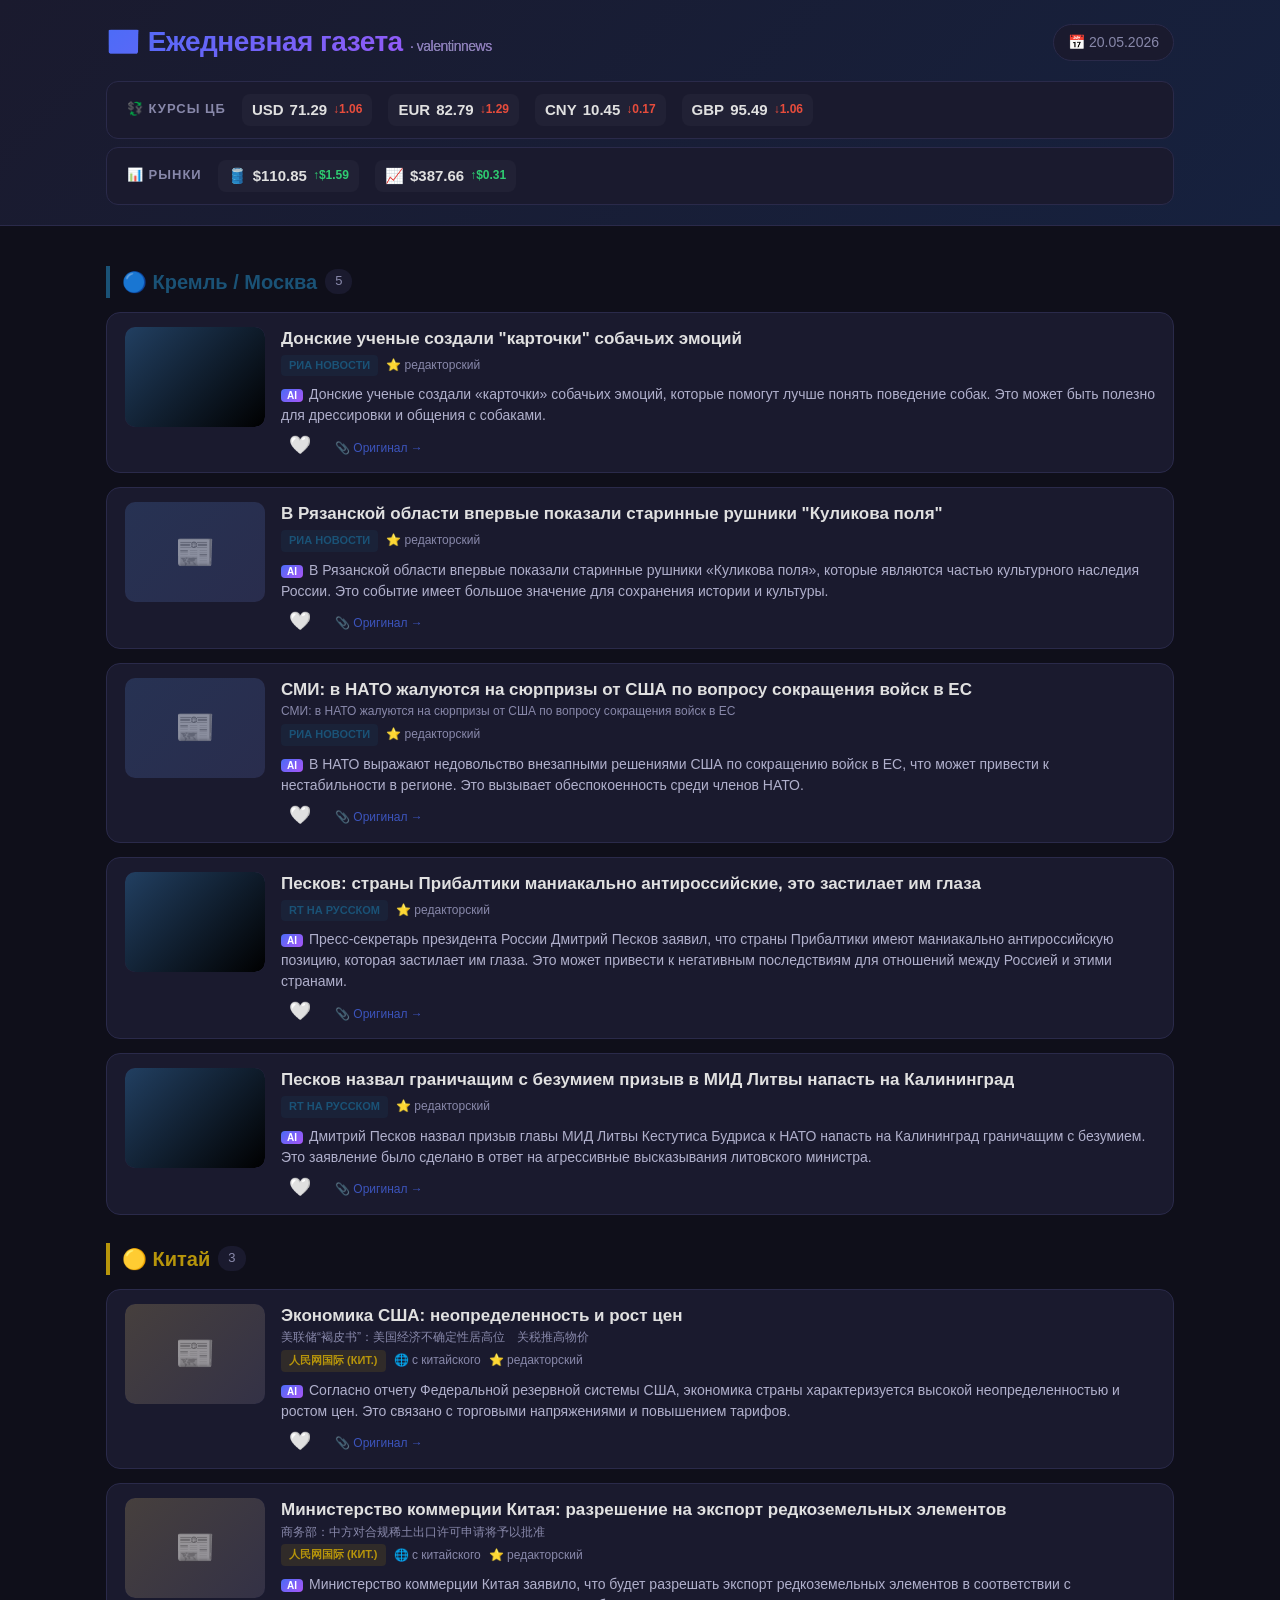
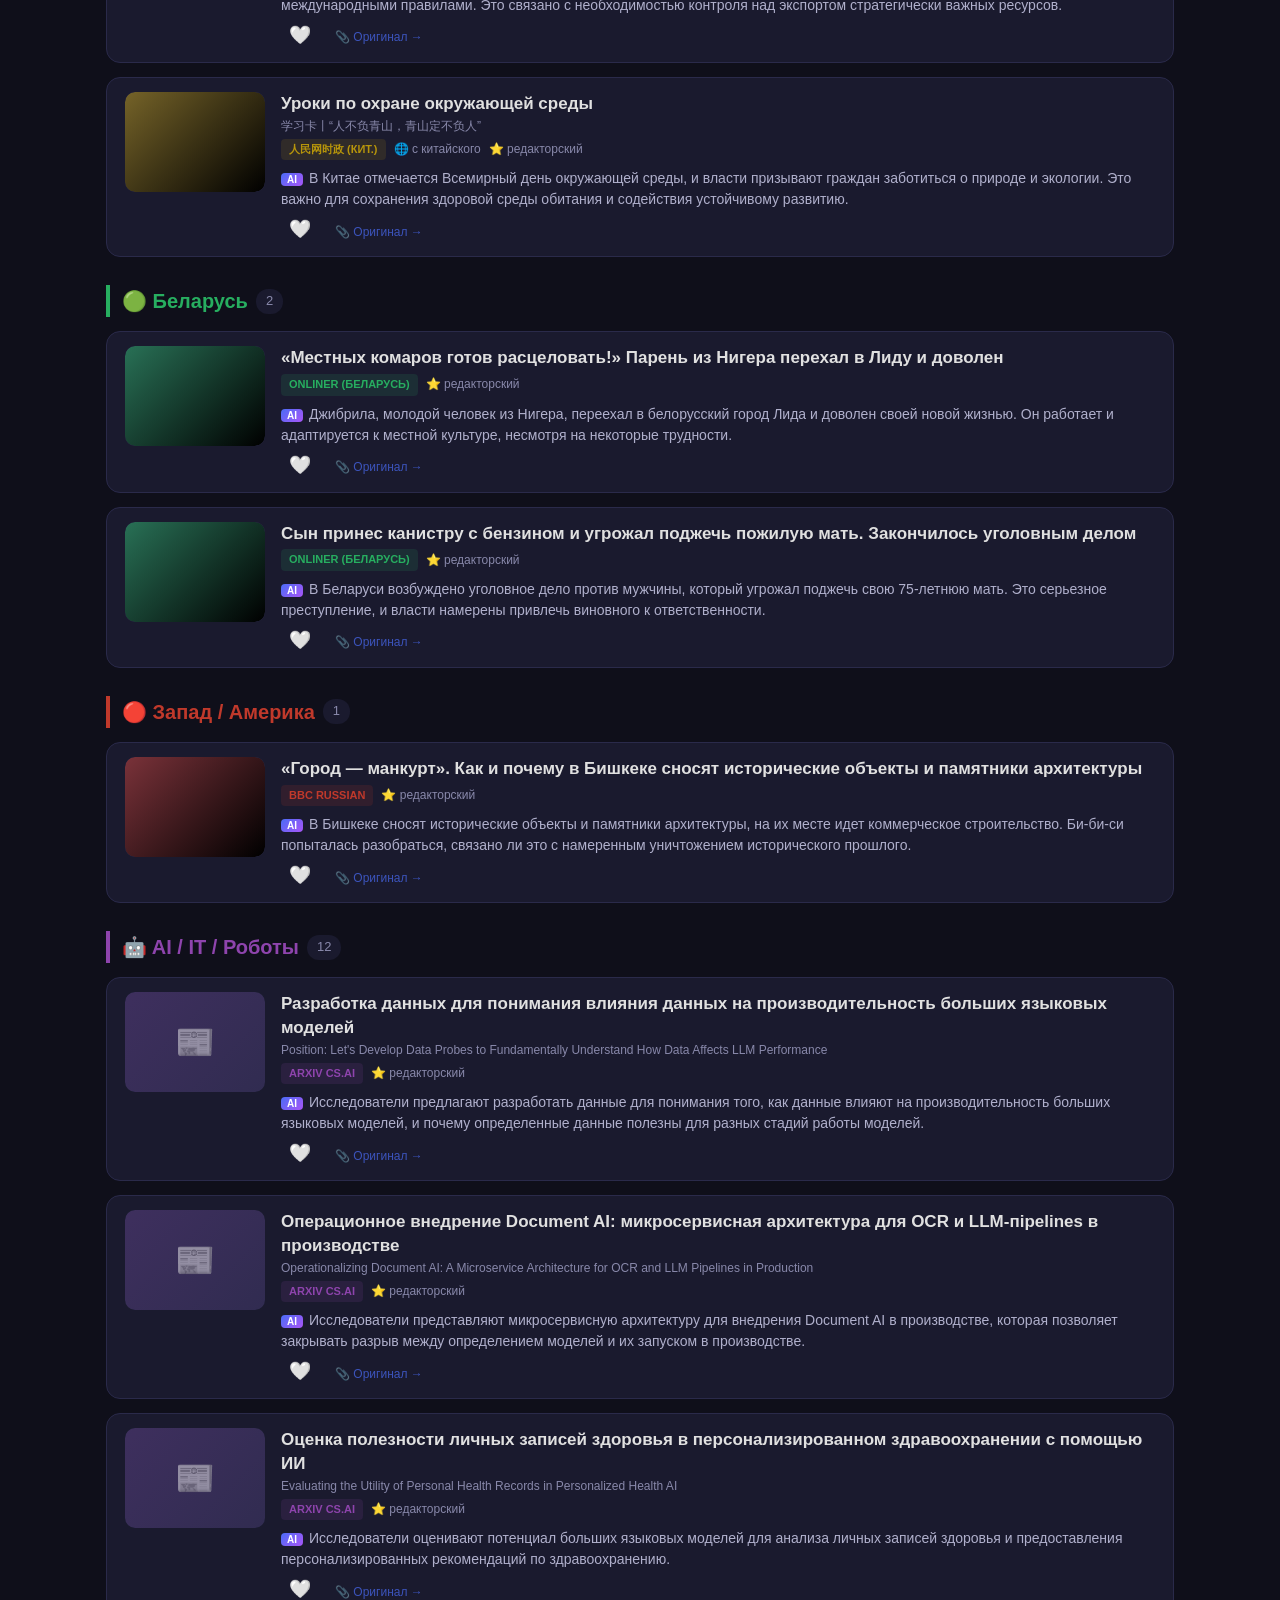
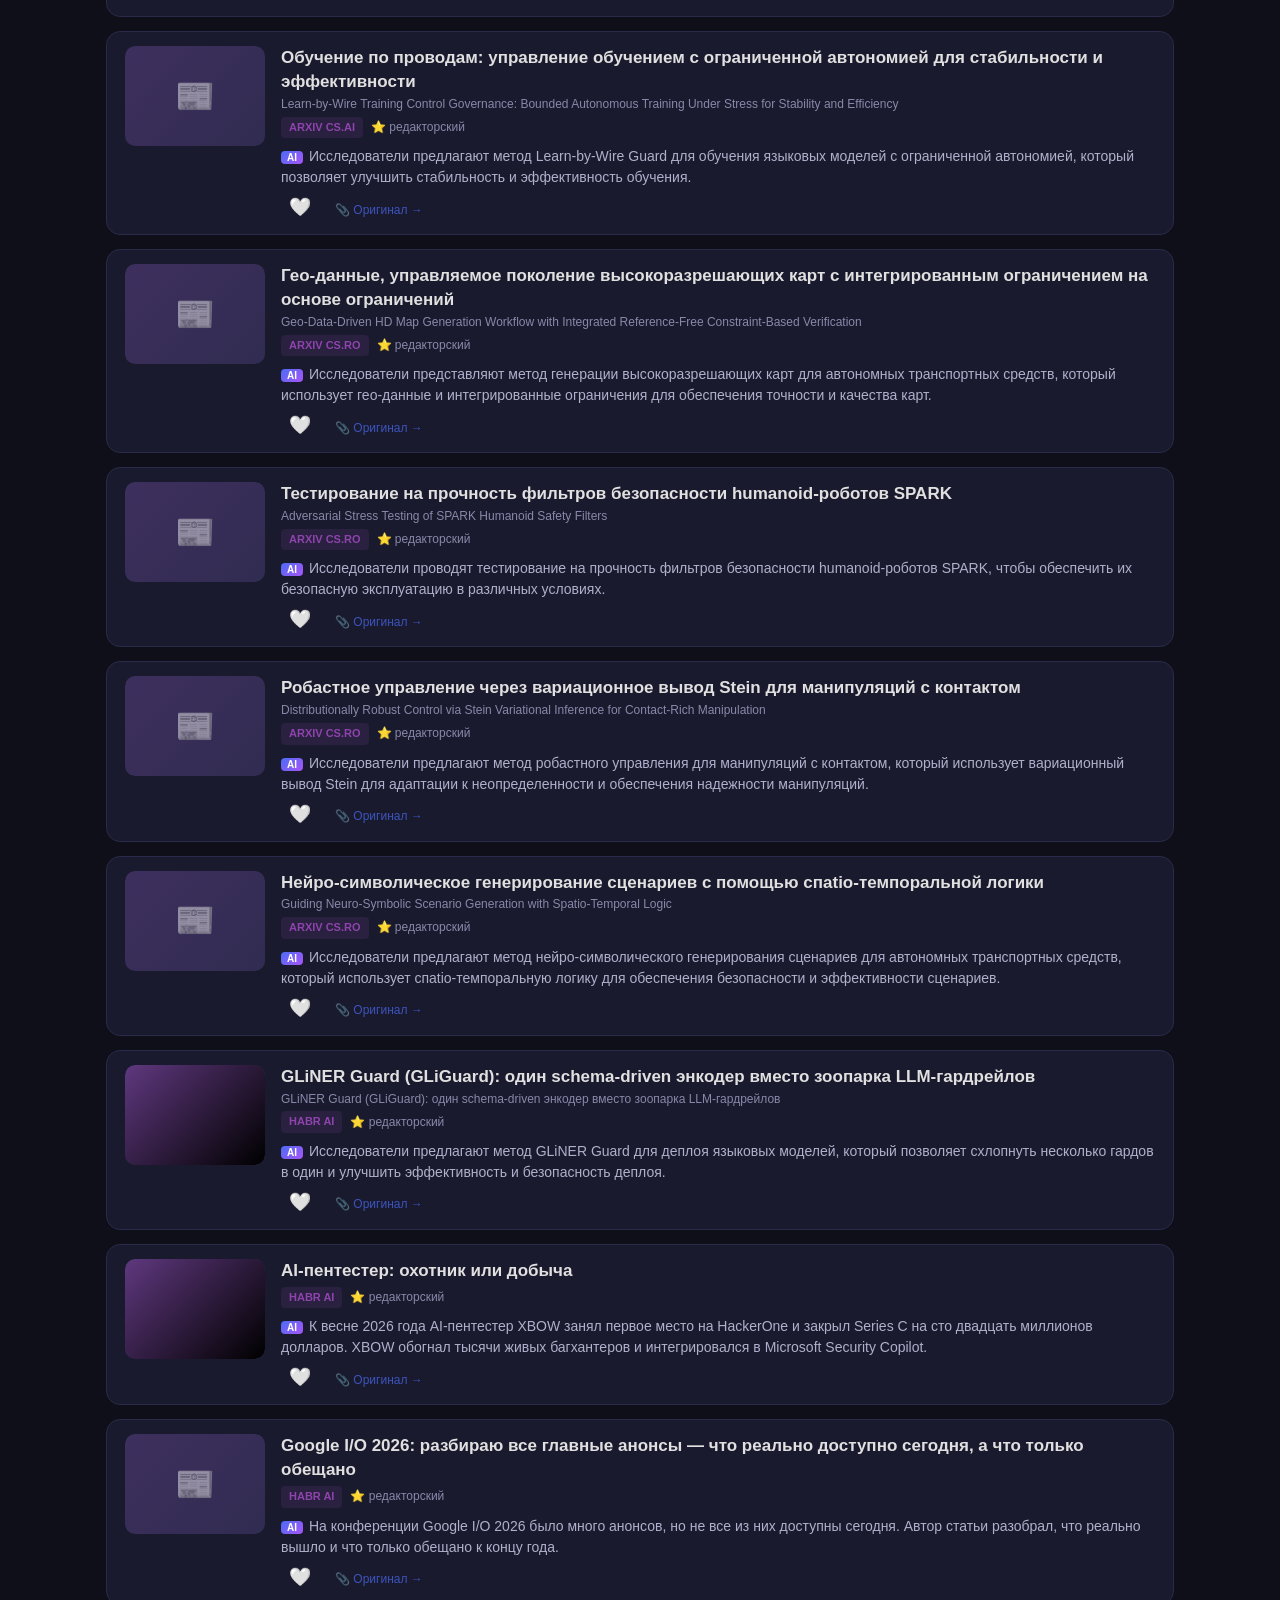
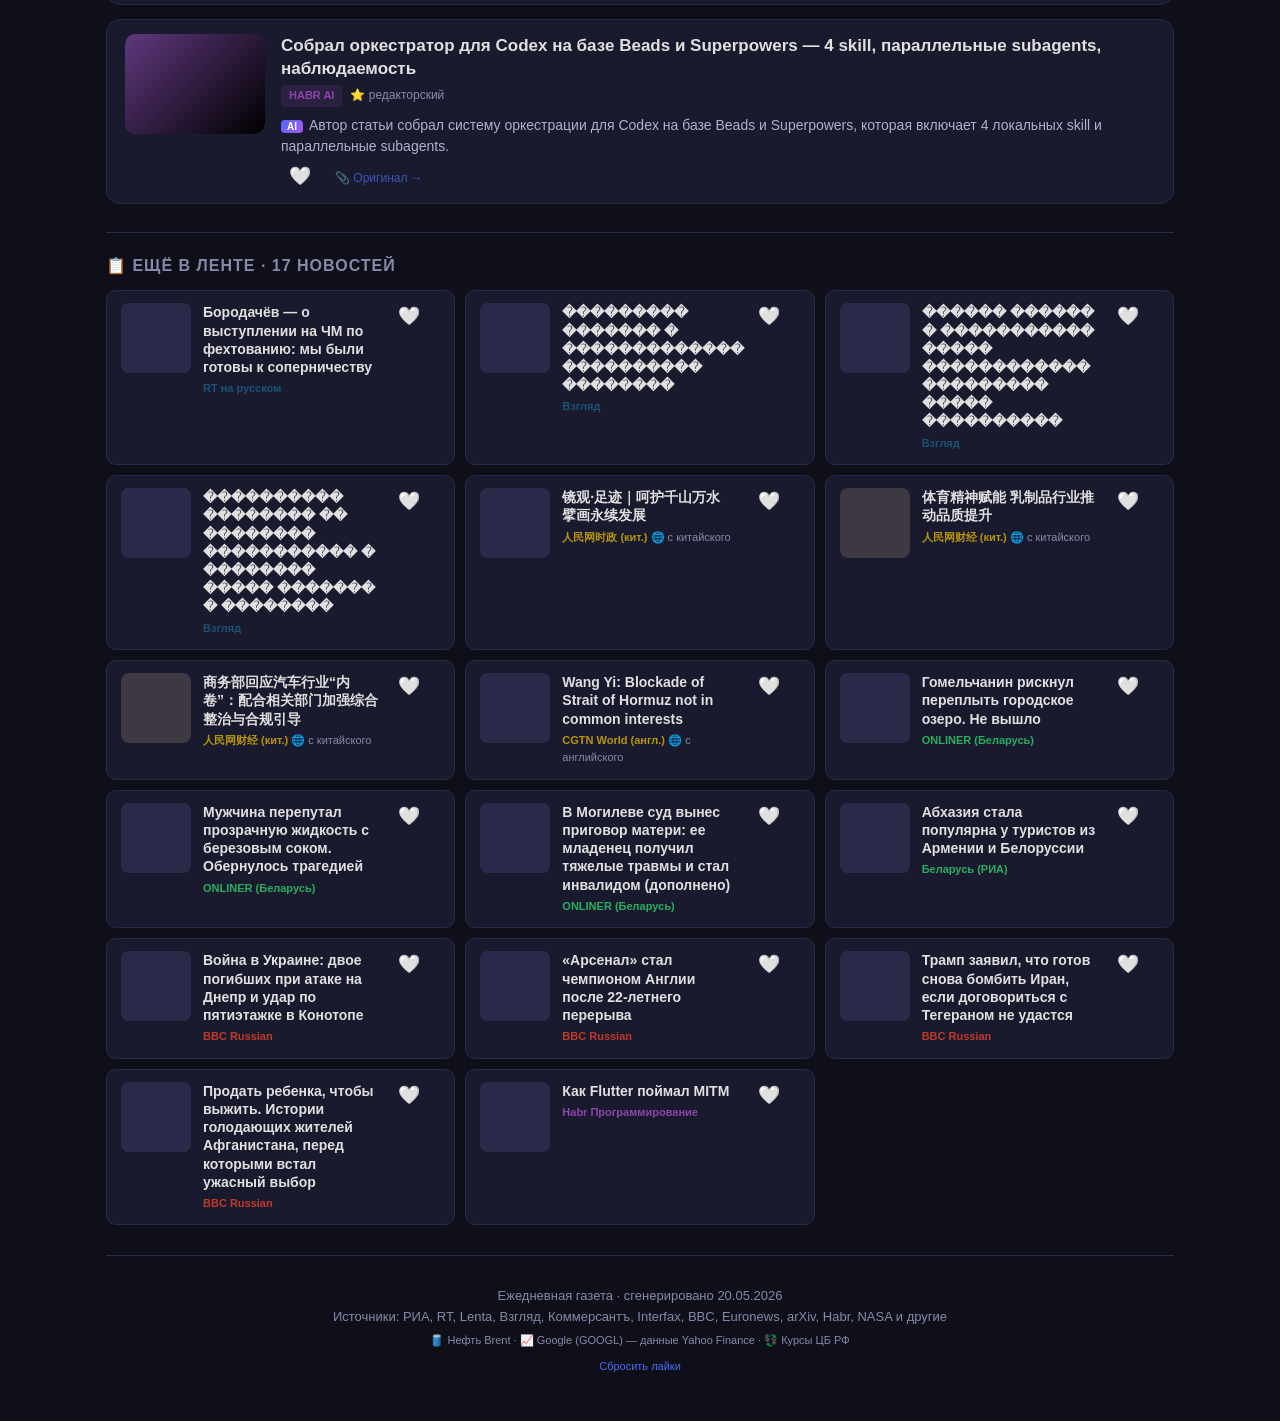
==== commit f9543261: "📰 Обновление газеты 20.05.2026" ====
--- a/index.html
+++ b/index.html
@@ -3,7 +3,7 @@
 <head>
     <meta charset="UTF-8">
     <meta name="viewport" content="width=device-width, initial-scale=1.0">
-    <title>Ежедневная газета — 19.05.2026</title>
+    <title>Ежедневная газета — 20.05.2026</title>
     <meta name="robots" content="noindex, nofollow">
     <style>
         :root {
@@ -451,7 +451,7 @@
                 <div class="site-title">
                     📰 Ежедневная газета <small>· valentinnews</small>
                 </div>
-                <div class="date-badge">📅 19.05.2026</div>
+                <div class="date-badge">📅 20.05.2026</div>
             </div>
             
             <div class="currency-bar">
@@ -459,23 +459,23 @@
                 
             <div class="currency-item down">
                 <span class="currency-code">USD</span>
-                <span class="currency-value">72.35</span>
-                <span class="currency-change">↓0.78</span>
+                <span class="currency-value">71.29</span>
+                <span class="currency-change">↓1.06</span>
             </div>
             <div class="currency-item down">
                 <span class="currency-code">EUR</span>
-                <span class="currency-value">84.07</span>
-                <span class="currency-change">↓1.11</span>
+                <span class="currency-value">82.79</span>
+                <span class="currency-change">↓1.29</span>
             </div>
             <div class="currency-item down">
                 <span class="currency-code">CNY</span>
-                <span class="currency-value">10.63</span>
-                <span class="currency-change">↓0.10</span>
+                <span class="currency-value">10.45</span>
+                <span class="currency-change">↓0.17</span>
             </div>
             <div class="currency-item down">
                 <span class="currency-code">GBP</span>
-                <span class="currency-value">96.55</span>
-                <span class="currency-change">↓2.06</span>
+                <span class="currency-value">95.49</span>
+                <span class="currency-change">↓1.06</span>
             </div>
             </div>
             
@@ -484,13 +484,13 @@
                 
             <div class="currency-item up">
                 <span class="currency-code">🛢️</span>
-                <span class="currency-value">$110.25</span>
-                <span class="currency-change">↑$4.53</span>
+                <span class="currency-value">$110.85</span>
+                <span class="currency-change">↑$1.59</span>
             </div>
             <div class="currency-item up">
                 <span class="currency-code">📈</span>
-                <span class="currency-value">$396.94</span>
-                <span class="currency-change">↑$8.30</span>
+                <span class="currency-value">$387.66</span>
+                <span class="currency-change">↑$0.31</span>
             </div>
             </div>
         </div>
@@ -506,41 +506,41 @@
             <div class="article-curated">
                 <div class="article-curated-main">
                     <div class="article-curated-image">
-                        <div class="article-curated-image" style="background:linear-gradient(135deg,#1a527688,#000)"><img src="https://cdnn21.img.ria.ru/images/07e8/09/1b/1975123839_0:205:3072:1933_650x0_80_0_0_279d78f6e3698d700b25e74565a399f8.jpg" alt="ВТБ запустил оплату по QR-коду в Китае" loading="lazy" onerror="this.style.display='none'" crossorigin="anonymous"></div>
-                    </div>
-                    <div class="article-curated-content">
-                        <div class="article-curated-title">
-                            <a href="https://ria.ru/20260519/vtb-2093255612.html" target="_blank" rel="noopener">ВТБ запустил оплату по QR-коду в Китае</a>
+                        <div class="article-curated-image" style="background:linear-gradient(135deg,#1a527688,#000)"><img src="https://cdnn21.img.ria.ru/images/07ea/05/13/2093325612_0:190:2945:1847_650x0_80_0_0_1f1547a9521389bbf52b8ac429d480bb.jpg" alt="Донские ученые создали &quot;карточки&quot; собачьих эмоций" loading="lazy" onerror="this.style.display='none'" crossorigin="anonymous"></div>
+                    </div>
+                    <div class="article-curated-content">
+                        <div class="article-curated-title">
+                            <a href="https://ria.ru/20260520/nauka-2093329747.html" target="_blank" rel="noopener">Донские ученые создали &quot;карточки&quot; собачьих эмоций</a>
                         </div>
                         <div class="article-meta">
                             <span class="article-source" style="background:#1a527622;color:#1a5276">РИА Новости</span>
                             ⭐ редакторский
                         </div>
-                        <div class="article-summary"><span class="ai-badge">AI</span>ВТБ запустил оплату по QR-коду в Китае. Это позволит клиентам банка совершать платежи и переводы в Китае с помощью мобильного приложения.</div>
-                        <div class="article-actions">
-                            <button class="like-btn" data-key="6df5d040" title="Нравится">🤍</button>
-                            <a href="https://ria.ru/20260519/vtb-2093255612.html" target="_blank" rel="noopener" class="article-original">📎 Оригинал →</a>
-                        </div>
-                    </div>
-                </div>
-            </div>
-            <div class="article-curated">
-                <div class="article-curated-main">
-                    <div class="article-curated-image">
-                        <div class="article-curated-image" style="background:linear-gradient(135deg,#1a527688,#000)"><img src="https://cdnn21.img.ria.ru/images/07e8/09/12/1973329013_0:203:3077:1934_650x0_80_0_0_876d74b97065203074ed82a384b346ea.jpg" alt="Верховный суд подтвердил статус общеизвестного для бренда &quot;Столото&quot;" loading="lazy" onerror="this.style.display='none'" crossorigin="anonymous"></div>
-                    </div>
-                    <div class="article-curated-content">
-                        <div class="article-curated-title">
-                            <a href="https://ria.ru/20260519/sud--2093255369.html" target="_blank" rel="noopener">Верховный суд подтвердил статус общеизвестного для бренда &quot;Столото&quot;</a>
+                        <div class="article-summary"><span class="ai-badge">AI</span>Донские ученые создали «карточки» собачьих эмоций, которые помогут лучше понять поведение собак. Это может быть полезно для дрессировки и общения с собаками.</div>
+                        <div class="article-actions">
+                            <button class="like-btn" data-key="affb86c2" title="Нравится">🤍</button>
+                            <a href="https://ria.ru/20260520/nauka-2093329747.html" target="_blank" rel="noopener" class="article-original">📎 Оригинал →</a>
+                        </div>
+                    </div>
+                </div>
+            </div>
+            <div class="article-curated">
+                <div class="article-curated-main">
+                    <div class="article-curated-image">
+                        <div class="article-curated-image article-noimage" style="background:linear-gradient(135deg,#1a527633,#1a527611)"><div class="noimage-icon">📰</div></div>
+                    </div>
+                    <div class="article-curated-content">
+                        <div class="article-curated-title">
+                            <a href="https://ria.ru/20260520/pole-2092432163.html" target="_blank" rel="noopener">В Рязанской области впервые показали старинные рушники &quot;Куликова поля&quot;</a>
                         </div>
                         <div class="article-meta">
                             <span class="article-source" style="background:#1a527622;color:#1a5276">РИА Новости</span>
                             ⭐ редакторский
                         </div>
-                        <div class="article-summary"><span class="ai-badge">AI</span>Верховный суд подтвердил статус общеизвестного для бренда &#x27;Столото&#x27;. Это означает, что бренд признан хорошо известным и заслуживающим особой защиты.</div>
-                        <div class="article-actions">
-                            <button class="like-btn" data-key="f524d5d2" title="Нравится">🤍</button>
-                            <a href="https://ria.ru/20260519/sud--2093255369.html" target="_blank" rel="noopener" class="article-original">📎 Оригинал →</a>
+                        <div class="article-summary"><span class="ai-badge">AI</span>В Рязанской области впервые показали старинные рушники «Куликова поля», которые являются частью культурного наследия России. Это событие имеет большое значение для сохранения истории и культуры.</div>
+                        <div class="article-actions">
+                            <button class="like-btn" data-key="15b4cb59" title="Нравится">🤍</button>
+                            <a href="https://ria.ru/20260520/pole-2092432163.html" target="_blank" rel="noopener" class="article-original">📎 Оригинал →</a>
                         </div>
                     </div>
                 </div>
@@ -552,58 +552,58 @@
                     </div>
                     <div class="article-curated-content">
                         <div class="article-curated-title">
-                            <a href="https://ria.ru/20260519/vanuatu-2093255233.html" target="_blank" rel="noopener">У берегов Вануату произошло землетрясение</a>
+                            <a href="https://ria.ru/20260520/nato-2093467740.html" target="_blank" rel="noopener">СМИ: в НАТО жалуются на сюрпризы от США по вопросу сокращения войск в ЕС</a><div class="article-title-original">СМИ: в НАТО жалуются на сюрпризы от США по вопросу сокращения войск в ЕС</div>
                         </div>
                         <div class="article-meta">
                             <span class="article-source" style="background:#1a527622;color:#1a5276">РИА Новости</span>
                             ⭐ редакторский
                         </div>
-                        <div class="article-summary"><span class="ai-badge">AI</span>У берегов Вануату произошло землетрясение. Подробности о силах землетрясения и возможных последствиях не сообщаются.</div>
-                        <div class="article-actions">
-                            <button class="like-btn" data-key="407a793b" title="Нравится">🤍</button>
-                            <a href="https://ria.ru/20260519/vanuatu-2093255233.html" target="_blank" rel="noopener" class="article-original">📎 Оригинал →</a>
-                        </div>
-                    </div>
-                </div>
-            </div>
-            <div class="article-curated">
-                <div class="article-curated-main">
-                    <div class="article-curated-image">
-                        <div class="article-curated-image article-noimage" style="background:linear-gradient(135deg,#1a527633,#1a527611)"><div class="noimage-icon">📰</div></div>
-                    </div>
-                    <div class="article-curated-content">
-                        <div class="article-curated-title">
-                            <a href="https://russian.rt.com/ussr/news/1633610-pentagon-zelenskii-uregulirovanie-ukraina?utm_source=rss&amp;utm_medium=rss&amp;utm_campaign=RSS" target="_blank" rel="noopener">Генинспектор Пентагона: Зеленский препятствует достижению соглашения по Украине</a>
+                        <div class="article-summary"><span class="ai-badge">AI</span>В НАТО выражают недовольство внезапными решениями США по сокращению войск в ЕС, что может привести к нестабильности в регионе. Это вызывает обеспокоенность среди членов НАТО.</div>
+                        <div class="article-actions">
+                            <button class="like-btn" data-key="f78d47aa" title="Нравится">🤍</button>
+                            <a href="https://ria.ru/20260520/nato-2093467740.html" target="_blank" rel="noopener" class="article-original">📎 Оригинал →</a>
+                        </div>
+                    </div>
+                </div>
+            </div>
+            <div class="article-curated">
+                <div class="article-curated-main">
+                    <div class="article-curated-image">
+                        <div class="article-curated-image" style="background:linear-gradient(135deg,#1a527688,#000)"><img src="https://mf.b37mrtl.ru/russian/images/2026.05/thumbnail/6a0d4e1602e8bd4c1b1df563.jpeg" alt="Песков: страны Прибалтики маниакально антироссийские, это застилает им глаза" loading="lazy" onerror="this.style.display='none'" crossorigin="anonymous"></div>
+                    </div>
+                    <div class="article-curated-content">
+                        <div class="article-curated-title">
+                            <a href="https://russian.rt.com/ussr/news/1634059-strany-pribaltiki-antirossiiskie?utm_source=rss&amp;utm_medium=rss&amp;utm_campaign=RSS" target="_blank" rel="noopener">Песков: страны Прибалтики маниакально антироссийские, это застилает им глаза</a>
                         </div>
                         <div class="article-meta">
                             <span class="article-source" style="background:#1a527622;color:#1a5276">RT на русском</span>
                             ⭐ редакторский
                         </div>
-                        <div class="article-summary"><span class="ai-badge">AI</span>Генеральный инспектор Пентагона представил доклад американскому конгрессу о ситуации на Украине, в котором говорится, что урегулировать украинский конфликт не удаётся из-за позиции Владимира Зеленского.</div>
-                        <div class="article-actions">
-                            <button class="like-btn" data-key="406afabe" title="Нравится">🤍</button>
-                            <a href="https://russian.rt.com/ussr/news/1633610-pentagon-zelenskii-uregulirovanie-ukraina?utm_source=rss&amp;utm_medium=rss&amp;utm_campaign=RSS" target="_blank" rel="noopener" class="article-original">📎 Оригинал →</a>
-                        </div>
-                    </div>
-                </div>
-            </div>
-            <div class="article-curated">
-                <div class="article-curated-main">
-                    <div class="article-curated-image">
-                        <div class="article-curated-image article-noimage" style="background:linear-gradient(135deg,#1a527633,#1a527611)"><div class="noimage-icon">📰</div></div>
-                    </div>
-                    <div class="article-curated-content">
-                        <div class="article-curated-title">
-                            <a href="https://russian.rt.com/russia/news/1633609-pryamye-reisy-rossiya-leto?utm_source=rss&amp;utm_medium=rss&amp;utm_campaign=RSS" target="_blank" rel="noopener">АТОР: летом 2026 года из России прямые рейсы будут доступны в 32 страны</a>
+                        <div class="article-summary"><span class="ai-badge">AI</span>Пресс-секретарь президента России Дмитрий Песков заявил, что страны Прибалтики имеют маниакально антироссийскую позицию, которая застилает им глаза. Это может привести к негативным последствиям для отношений между Россией и этими странами.</div>
+                        <div class="article-actions">
+                            <button class="like-btn" data-key="7afd1d8c" title="Нравится">🤍</button>
+                            <a href="https://russian.rt.com/ussr/news/1634059-strany-pribaltiki-antirossiiskie?utm_source=rss&amp;utm_medium=rss&amp;utm_campaign=RSS" target="_blank" rel="noopener" class="article-original">📎 Оригинал →</a>
+                        </div>
+                    </div>
+                </div>
+            </div>
+            <div class="article-curated">
+                <div class="article-curated-main">
+                    <div class="article-curated-image">
+                        <div class="article-curated-image" style="background:linear-gradient(135deg,#1a527688,#000)"><img src="https://mf.b37mrtl.ru/russian/images/2026.05/thumbnail/6a0d4cd502e8bd4c1b1df55f.png" alt="Песков назвал граничащим с безумием призыв в МИД Литвы напасть на Калининград" loading="lazy" onerror="this.style.display='none'" crossorigin="anonymous"></div>
+                    </div>
+                    <div class="article-curated-content">
+                        <div class="article-curated-title">
+                            <a href="https://russian.rt.com/ussr/news/1634058-peskov-litva-napadenie-kaliningrad?utm_source=rss&amp;utm_medium=rss&amp;utm_campaign=RSS" target="_blank" rel="noopener">Песков назвал граничащим с безумием призыв в МИД Литвы напасть на Калининград</a>
                         </div>
                         <div class="article-meta">
                             <span class="article-source" style="background:#1a527622;color:#1a5276">RT на русском</span>
                             ⭐ редакторский
                         </div>
-                        <div class="article-summary"><span class="ai-badge">AI</span>Летом 2026 года из российских городов прямыми рейсами возможно будет улететь в 31-32 страны, сообщает Ассоциация туроператоров России (АТОР).</div>
-                        <div class="article-actions">
-                            <button class="like-btn" data-key="a99863f4" title="Нравится">🤍</button>
-                            <a href="https://russian.rt.com/russia/news/1633609-pryamye-reisy-rossiya-leto?utm_source=rss&amp;utm_medium=rss&amp;utm_campaign=RSS" target="_blank" rel="noopener" class="article-original">📎 Оригинал →</a>
+                        <div class="article-summary"><span class="ai-badge">AI</span>Дмитрий Песков назвал призыв главы МИД Литвы Кестутиса Будриса к НАТО напасть на Калининград граничащим с безумием. Это заявление было сделано в ответ на агрессивные высказывания литовского министра.</div>
+                        <div class="article-actions">
+                            <button class="like-btn" data-key="5c327fb1" title="Нравится">🤍</button>
+                            <a href="https://russian.rt.com/ussr/news/1634058-peskov-litva-napadenie-kaliningrad?utm_source=rss&amp;utm_medium=rss&amp;utm_campaign=RSS" target="_blank" rel="noopener" class="article-original">📎 Оригинал →</a>
                         </div>
                     </div>
                 </div>
@@ -622,13 +622,13 @@
                     </div>
                     <div class="article-curated-content">
                         <div class="article-curated-title">
-                            <a href="http://world.people.com.cn/n1/2025/0605/c1002-40494887.html" target="_blank" rel="noopener">Отчет о экономической ситуации в США: неопределенность остается высокой</a><div class="article-title-original">美联储“褐皮书”：美国经济不确定性居高位　关税推高物价</div>
+                            <a href="http://world.people.com.cn/n1/2025/0605/c1002-40494887.html" target="_blank" rel="noopener">Экономика США: неопределенность и рост цен</a><div class="article-title-original">美联储“褐皮书”：美国经济不确定性居高位　关税推高物价</div>
                         </div>
                         <div class="article-meta">
                             <span class="article-source" style="background:#b7950b22;color:#b7950b">人民网国际 (кит.)</span> <span class="trans-badge">🌐 с китайского</span>
                             ⭐ редакторский
                         </div>
-                        <div class="article-summary"><span class="ai-badge">AI</span>Отчет американского Федерального резерва показывает, что экономическая неопределенность в США остается высокой, а тарифы способствуют росту цен.</div>
+                        <div class="article-summary"><span class="ai-badge">AI</span>Согласно отчету Федеральной резервной системы США, экономика страны характеризуется высокой неопределенностью и ростом цен. Это связано с торговыми напряжениями и повышением тарифов.</div>
                         <div class="article-actions">
                             <button class="like-btn" data-key="eacc4011" title="Нравится">🤍</button>
                             <a href="http://world.people.com.cn/n1/2025/0605/c1002-40494887.html" target="_blank" rel="noopener" class="article-original">📎 Оригинал →</a>
@@ -643,13 +643,13 @@
                     </div>
                     <div class="article-curated-content">
                         <div class="article-curated-title">
-                            <a href="http://world.people.com.cn/n1/2025/0605/c1002-40494861.html" target="_blank" rel="noopener">Министерство коммерции Китая: будет одобрена экспортная заявка на редкоземельные элементы</a><div class="article-title-original">商务部：中方对合规稀土出口许可申请将予以批准</div>
+                            <a href="http://world.people.com.cn/n1/2025/0605/c1002-40494861.html" target="_blank" rel="noopener">Министерство коммерции Китая: разрешение на экспорт редкоземельных элементов</a><div class="article-title-original">商务部：中方对合规稀土出口许可申请将予以批准</div>
                         </div>
                         <div class="article-meta">
                             <span class="article-source" style="background:#b7950b22;color:#b7950b">人民网国际 (кит.)</span> <span class="trans-badge">🌐 с китайского</span>
                             ⭐ редакторский
                         </div>
-                        <div class="article-summary"><span class="ai-badge">AI</span>Министерство коммерции Китая заявило, что будет одобрена экспортная заявка на редкоземельные элементы, если она соответствует необходимым требованиям.</div>
+                        <div class="article-summary"><span class="ai-badge">AI</span>Министерство коммерции Китая заявило, что будет разрешать экспорт редкоземельных элементов в соответствии с международными правилами. Это связано с необходимостью контроля над экспортом стратегически важных ресурсов.</div>
                         <div class="article-actions">
                             <button class="like-btn" data-key="77fefedb" title="Нравится">🤍</button>
                             <a href="http://world.people.com.cn/n1/2025/0605/c1002-40494861.html" target="_blank" rel="noopener" class="article-original">📎 Оригинал →</a>
@@ -670,7 +670,7 @@
                             <span class="article-source" style="background:#b7950b22;color:#b7950b">人民网时政 (кит.)</span> <span class="trans-badge">🌐 с китайского</span>
                             ⭐ редакторский
                         </div>
-                        <div class="article-summary"><span class="ai-badge">AI</span>В Китае отмечается Всемирный день окружающей среды, и власти призывают граждан заботиться об экологии и природе.</div>
+                        <div class="article-summary"><span class="ai-badge">AI</span>В Китае отмечается Всемирный день окружающей среды, и власти призывают граждан заботиться о природе и экологии. Это важно для сохранения здоровой среды обитания и содействия устойчивому развитию.</div>
                         <div class="article-actions">
                             <button class="like-btn" data-key="2606c525" title="Нравится">🤍</button>
                             <a href="http://politics.people.com.cn/n1/2025/0605/c1001-40494898.html" target="_blank" rel="noopener" class="article-original">📎 Оригинал →</a>
@@ -688,41 +688,41 @@
             <div class="article-curated">
                 <div class="article-curated-main">
                     <div class="article-curated-image">
-                        <div class="article-curated-image" style="background:linear-gradient(135deg,#27ae6088,#000)"><img src="https://content.onliner.by/news/thumbnail/43318438c5e20c9fb431f818af19e46a.jpg" alt="«Планирую, что смогу поработать лет 25». Белоруска получит диплом врача в 47 лет (Спецпроект)" loading="lazy" onerror="this.style.display='none'" crossorigin="anonymous"></div>
-                    </div>
-                    <div class="article-curated-content">
-                        <div class="article-curated-title">
-                            <a href="https://people.onliner.by/2026/05/19/diplom-vracha-v-47-let" target="_blank" rel="noopener">«Планирую, что смогу поработать лет 25». Белоруска получит диплом врача в 47 лет (Спецпроект)</a>
+                        <div class="article-curated-image" style="background:linear-gradient(135deg,#27ae6088,#000)"><img src="https://content.onliner.by/news/thumbnail/d06254cad5fd4fd5b7960a485347277a.jpg" alt="«Местных комаров готов расцеловать!» Парень из Нигера перехал в Лиду и доволен" loading="lazy" onerror="this.style.display='none'" crossorigin="anonymous"></div>
+                    </div>
+                    <div class="article-curated-content">
+                        <div class="article-curated-title">
+                            <a href="https://people.onliner.by/2026/05/20/iz-nigera-v-lidu" target="_blank" rel="noopener">«Местных комаров готов расцеловать!» Парень из Нигера перехал в Лиду и доволен</a>
                         </div>
                         <div class="article-meta">
                             <span class="article-source" style="background:#27ae6022;color:#27ae60">ONLINER (Беларусь)</span>
                             ⭐ редакторский
                         </div>
-                        <div class="article-summary"><span class="ai-badge">AI</span>Белоруска Елена Курилова получит диплом врача в 47 лет. Она учится на дневном отделении и планирует стать хирургом.</div>
-                        <div class="article-actions">
-                            <button class="like-btn" data-key="2dfd7241" title="Нравится">🤍</button>
-                            <a href="https://people.onliner.by/2026/05/19/diplom-vracha-v-47-let" target="_blank" rel="noopener" class="article-original">📎 Оригинал →</a>
-                        </div>
-                    </div>
-                </div>
-            </div>
-            <div class="article-curated">
-                <div class="article-curated-main">
-                    <div class="article-curated-image">
-                        <div class="article-curated-image" style="background:linear-gradient(135deg,#27ae6088,#000)"><img src="https://content.onliner.by/news/thumbnail/9cb7bcbb9da08d00210daa6598906702.jpg" alt="«Помоги, Господи! Прыгаем!» Вспоминаем, как в Барановичах разбились летчики (ИСТОРИИ)" loading="lazy" onerror="this.style.display='none'" crossorigin="anonymous"></div>
-                    </div>
-                    <div class="article-curated-content">
-                        <div class="article-curated-title">
-                            <a href="https://people.onliner.by/2026/05/19/kak-v-baranovichax-razbilis-geroicheskie-letchiki" target="_blank" rel="noopener">«Помоги, Господи! Прыгаем!» Вспоминаем, как в Барановичах разбились летчики (ИСТОРИИ)</a>
+                        <div class="article-summary"><span class="ai-badge">AI</span>Джибрила, молодой человек из Нигера, переехал в белорусский город Лида и доволен своей новой жизнью. Он работает и адаптируется к местной культуре, несмотря на некоторые трудности.</div>
+                        <div class="article-actions">
+                            <button class="like-btn" data-key="8f3a7f7b" title="Нравится">🤍</button>
+                            <a href="https://people.onliner.by/2026/05/20/iz-nigera-v-lidu" target="_blank" rel="noopener" class="article-original">📎 Оригинал →</a>
+                        </div>
+                    </div>
+                </div>
+            </div>
+            <div class="article-curated">
+                <div class="article-curated-main">
+                    <div class="article-curated-image">
+                        <div class="article-curated-image" style="background:linear-gradient(135deg,#27ae6088,#000)"><img src="https://content.onliner.by/news/thumbnail/5d3ce0b547012f8096120ac179f0562d.jpg" alt="Сын принес канистру с бензином и угрожал поджечь пожилую мать. Закончилось уголовным делом" loading="lazy" onerror="this.style.display='none'" crossorigin="anonymous"></div>
+                    </div>
+                    <div class="article-curated-content">
+                        <div class="article-curated-title">
+                            <a href="https://people.onliner.by/2026/05/19/syn-prines-kanistru-s-benzinom-i-ugrozhal-podzhech-pozhiluyu-mat-zakonchilos-ugolovnym-delom" target="_blank" rel="noopener">Сын принес канистру с бензином и угрожал поджечь пожилую мать. Закончилось уголовным делом</a>
                         </div>
                         <div class="article-meta">
                             <span class="article-source" style="background:#27ae6022;color:#27ae60">ONLINER (Беларусь)</span>
                             ⭐ редакторский
                         </div>
-                        <div class="article-summary"><span class="ai-badge">AI</span>В Барановичах вспоминают трагедию, произошедшую год назад, когда разбились два летчика. Они намеренно уводили самолет от жилых домов и катапультировались в последний момент.</div>
-                        <div class="article-actions">
-                            <button class="like-btn" data-key="6813ffb3" title="Нравится">🤍</button>
-                            <a href="https://people.onliner.by/2026/05/19/kak-v-baranovichax-razbilis-geroicheskie-letchiki" target="_blank" rel="noopener" class="article-original">📎 Оригинал →</a>
+                        <div class="article-summary"><span class="ai-badge">AI</span>В Беларуси возбуждено уголовное дело против мужчины, который угрожал поджечь свою 75-летнюю мать. Это серьезное преступление, и власти намерены привлечь виновного к ответственности.</div>
+                        <div class="article-actions">
+                            <button class="like-btn" data-key="fbd90203" title="Нравится">🤍</button>
+                            <a href="https://people.onliner.by/2026/05/19/syn-prines-kanistru-s-benzinom-i-ugrozhal-podzhech-pozhiluyu-mat-zakonchilos-ugolovnym-delom" target="_blank" rel="noopener" class="article-original">📎 Оригинал →</a>
                         </div>
                     </div>
                 </div>
@@ -737,20 +737,20 @@
             <div class="article-curated">
                 <div class="article-curated-main">
                     <div class="article-curated-image">
-                        <div class="article-curated-image" style="background:linear-gradient(135deg,#c0392b88,#000)"><img src="https://ichef.bbci.co.uk/ace/ws/240/cpsprodpb/5fb6/live/22625b30-52dc-11f1-a650-a94a8fc7de38.jpg" alt="Путин едет к Си Цзиньпину вслед за Трампом. Сможет ли он продать в Китай еще немного российского газа?" loading="lazy" onerror="this.style.display='none'" crossorigin="anonymous"></div>
-                    </div>
-                    <div class="article-curated-content">
-                        <div class="article-curated-title">
-                            <a href="https://www.bbc.com/russian/articles/c9d395p68eeo?at_medium=RSS&amp;amp;at_campaign=rss" target="_blank" rel="noopener">Путин едет к Си Цзиньпину вслед за Трампом. Сможет ли он продать в Китай еще немного российского газа?</a>
+                        <div class="article-curated-image" style="background:linear-gradient(135deg,#c0392b88,#000)"><img src="https://ichef.bbci.co.uk/ace/ws/240/cpsprodpb/9edd/live/0bfd7ad0-503b-11f1-89a3-d1f559421220.jpg" alt="«Город — манкурт». Как и почему в Бишкеке сносят исторические объекты и памятники архитектуры" loading="lazy" onerror="this.style.display='none'" crossorigin="anonymous"></div>
+                    </div>
+                    <div class="article-curated-content">
+                        <div class="article-curated-title">
+                            <a href="https://www.bbc.com/russian/articles/c0r20qk78elo?at_medium=RSS&amp;amp;at_campaign=rss" target="_blank" rel="noopener">«Город — манкурт». Как и почему в Бишкеке сносят исторические объекты и памятники архитектуры</a>
                         </div>
                         <div class="article-meta">
                             <span class="article-source" style="background:#c0392b22;color:#c0392b">BBC Russian</span>
                             ⭐ редакторский
                         </div>
-                        <div class="article-summary"><span class="ai-badge">AI</span>Владимир Путин планирует встречу с Си Цзиньпином, где может обсудить выгодный газовый контракт с Китаем. Шансы на заключение контракта увеличились из-за конфликта между США и Ираном.</div>
-                        <div class="article-actions">
-                            <button class="like-btn" data-key="e8c66e3e" title="Нравится">🤍</button>
-                            <a href="https://www.bbc.com/russian/articles/c9d395p68eeo?at_medium=RSS&amp;amp;at_campaign=rss" target="_blank" rel="noopener" class="article-original">📎 Оригинал →</a>
+                        <div class="article-summary"><span class="ai-badge">AI</span>В Бишкеке сносят исторические объекты и памятники архитектуры, на их месте идет коммерческое строительство. Би-би-си попыталась разобраться, связано ли это с намеренным уничтожением исторического прошлого.</div>
+                        <div class="article-actions">
+                            <button class="like-btn" data-key="7b3b6a9f" title="Нравится">🤍</button>
+                            <a href="https://www.bbc.com/russian/articles/c0r20qk78elo?at_medium=RSS&amp;amp;at_campaign=rss" target="_blank" rel="noopener" class="article-original">📎 Оригинал →</a>
                         </div>
                     </div>
                 </div>
@@ -769,16 +769,16 @@
                     </div>
                     <div class="article-curated-content">
                         <div class="article-curated-title">
-                            <a href="https://arxiv.org/abs/2605.16265" target="_blank" rel="noopener">AgentWall: Слой безопасности для локальных агентов ИИ</a><div class="article-title-original">AgentWall: A Runtime Safety Layer for Local AI Agents</div>
+                            <a href="https://arxiv.org/abs/2605.18801" target="_blank" rel="noopener">Разработка данных для понимания влияния данных на производительность больших языковых моделей</a><div class="article-title-original">Position: Let&#x27;s Develop Data Probes to Fundamentally Understand How Data Affects LLM Performance</div>
                         </div>
                         <div class="article-meta">
                             <span class="article-source" style="background:#8e44ad22;color:#8e44ad">arXiv cs.AI</span>
                             ⭐ редакторский
                         </div>
-                        <div class="article-summary"><span class="ai-badge">AI</span>Разработан новый слой безопасности для локальных агентов ИИ, который обеспечивает безопасность автономных агентов и предотвращает потенциальные угрозы.</div>
-                        <div class="article-actions">
-                            <button class="like-btn" data-key="6d250467" title="Нравится">🤍</button>
-                            <a href="https://arxiv.org/abs/2605.16265" target="_blank" rel="noopener" class="article-original">📎 Оригинал →</a>
+                        <div class="article-summary"><span class="ai-badge">AI</span>Исследователи предлагают разработать данные для понимания того, как данные влияют на производительность больших языковых моделей, и почему определенные данные полезны для разных стадий работы моделей.</div>
+                        <div class="article-actions">
+                            <button class="like-btn" data-key="4e96c9e7" title="Нравится">🤍</button>
+                            <a href="https://arxiv.org/abs/2605.18801" target="_blank" rel="noopener" class="article-original">📎 Оригинал →</a>
                         </div>
                     </div>
                 </div>
@@ -790,16 +790,16 @@
                     </div>
                     <div class="article-curated-content">
                         <div class="article-curated-title">
-                            <a href="https://arxiv.org/abs/2605.16309" target="_blank" rel="noopener">ANNEAL: Адаптация агентов ИИ с помощью управляемого символьного обучения</a><div class="article-title-original">ANNEAL: Adapting LLM Agents via Governed Symbolic Patch Learning</div>
+                            <a href="https://arxiv.org/abs/2605.18818" target="_blank" rel="noopener">Операционное внедрение Document AI: микросервисная архитектура для OCR и LLM-пipelines в производстве</a><div class="article-title-original">Operationalizing Document AI: A Microservice Architecture for OCR and LLM Pipelines in Production</div>
                         </div>
                         <div class="article-meta">
                             <span class="article-source" style="background:#8e44ad22;color:#8e44ad">arXiv cs.AI</span>
                             ⭐ редакторский
                         </div>
-                        <div class="article-summary"><span class="ai-badge">AI</span>Представлена новая методика адаптации агентов ИИ, которая позволяет им учиться на ошибках и улучшать свое поведение с помощью управляемого символьного обучения.</div>
-                        <div class="article-actions">
-                            <button class="like-btn" data-key="e40ebaaf" title="Нравится">🤍</button>
-                            <a href="https://arxiv.org/abs/2605.16309" target="_blank" rel="noopener" class="article-original">📎 Оригинал →</a>
+                        <div class="article-summary"><span class="ai-badge">AI</span>Исследователи представляют микросервисную архитектуру для внедрения Document AI в производстве, которая позволяет закрывать разрыв между определением моделей и их запуском в производстве.</div>
+                        <div class="article-actions">
+                            <button class="like-btn" data-key="652f356f" title="Нравится">🤍</button>
+                            <a href="https://arxiv.org/abs/2605.18818" target="_blank" rel="noopener" class="article-original">📎 Оригинал →</a>
                         </div>
                     </div>
                 </div>
@@ -811,16 +811,16 @@
                     </div>
                     <div class="article-curated-content">
                         <div class="article-curated-title">
-                            <a href="https://arxiv.org/abs/2605.16552" target="_blank" rel="noopener">От промптов к протоколам: Агент ИИ для автоматизации лабораторий</a><div class="article-title-original">From Prompts to Protocols: An AI Agent for Laboratory Automation</div>
+                            <a href="https://arxiv.org/abs/2605.18937" target="_blank" rel="noopener">Оценка полезности личных записей здоровья в персонализированном здравоохранении с помощью ИИ</a><div class="article-title-original">Evaluating the Utility of Personal Health Records in Personalized Health AI</div>
                         </div>
                         <div class="article-meta">
                             <span class="article-source" style="background:#8e44ad22;color:#8e44ad">arXiv cs.AI</span>
                             ⭐ редакторский
                         </div>
-                        <div class="article-summary"><span class="ai-badge">AI</span>Разработан агент ИИ, который может автоматизировать лабораторные процессы, что позволяет ускорить и улучшить качество научных исследований.</div>
-                        <div class="article-actions">
-                            <button class="like-btn" data-key="9898e88c" title="Нравится">🤍</button>
-                            <a href="https://arxiv.org/abs/2605.16552" target="_blank" rel="noopener" class="article-original">📎 Оригинал →</a>
+                        <div class="article-summary"><span class="ai-badge">AI</span>Исследователи оценивают потенциал больших языковых моделей для анализа личных записей здоровья и предоставления персонализированных рекомендаций по здравоохранению.</div>
+                        <div class="article-actions">
+                            <button class="like-btn" data-key="4210efb0" title="Нравится">🤍</button>
+                            <a href="https://arxiv.org/abs/2605.18937" target="_blank" rel="noopener" class="article-original">📎 Оригинал →</a>
                         </div>
                     </div>
                 </div>
@@ -832,16 +832,16 @@
                     </div>
                     <div class="article-curated-content">
                         <div class="article-curated-title">
-                            <a href="https://arxiv.org/abs/2605.16565" target="_blank" rel="noopener">Skim: Спекулятивное выполнение для быстрых и эффективных веб-агентов</a><div class="article-title-original">Skim: Speculative Execution for Fast and Efficient Web Agents</div>
+                            <a href="https://arxiv.org/abs/2605.19008" target="_blank" rel="noopener">Обучение по проводам: управление обучением с ограниченной автономией для стабильности и эффективности</a><div class="article-title-original">Learn-by-Wire Training Control Governance: Bounded Autonomous Training Under Stress for Stability and Efficiency</div>
                         </div>
                         <div class="article-meta">
                             <span class="article-source" style="background:#8e44ad22;color:#8e44ad">arXiv cs.AI</span>
                             ⭐ редакторский
                         </div>
-                        <div class="article-summary"><span class="ai-badge">AI</span>Представлена новая методика спекулятивного выполнения для веб-агентов, которая позволяет им работать быстрее и более эффективно.</div>
-                        <div class="article-actions">
-                            <button class="like-btn" data-key="779ce4b5" title="Нравится">🤍</button>
-                            <a href="https://arxiv.org/abs/2605.16565" target="_blank" rel="noopener" class="article-original">📎 Оригинал →</a>
+                        <div class="article-summary"><span class="ai-badge">AI</span>Исследователи предлагают метод Learn-by-Wire Guard для обучения языковых моделей с ограниченной автономией, который позволяет улучшить стабильность и эффективность обучения.</div>
+                        <div class="article-actions">
+                            <button class="like-btn" data-key="bdc7a7cf" title="Нравится">🤍</button>
+                            <a href="https://arxiv.org/abs/2605.19008" target="_blank" rel="noopener" class="article-original">📎 Оригинал →</a>
                         </div>
                     </div>
                 </div>
@@ -853,16 +853,16 @@
                     </div>
                     <div class="article-curated-content">
                         <div class="article-curated-title">
-                            <a href="https://arxiv.org/abs/2605.16395" target="_blank" rel="noopener">OrbiSim: Модели мира как дифференцируемые физические движки для воплощенного интеллекта</a><div class="article-title-original">OrbiSim: World Models as Differentiable Physics Engines for Embodied Intelligence</div>
+                            <a href="https://arxiv.org/abs/2605.18921" target="_blank" rel="noopener">Гео-данные, управляемое поколение высокоразрешающих карт с интегрированным ограничением на основе ограничений</a><div class="article-title-original">Geo-Data-Driven HD Map Generation Workflow with Integrated Reference-Free Constraint-Based Verification</div>
                         </div>
                         <div class="article-meta">
                             <span class="article-source" style="background:#8e44ad22;color:#8e44ad">arXiv cs.RO</span>
                             ⭐ редакторский
                         </div>
-                        <div class="article-summary"><span class="ai-badge">AI</span>Разработана новая парадигма симуляции для воплощенного интеллекта, которая позволяет использовать модели мира как дифференцируемые физические движки.</div>
-                        <div class="article-actions">
-                            <button class="like-btn" data-key="e0db003f" title="Нравится">🤍</button>
-                            <a href="https://arxiv.org/abs/2605.16395" target="_blank" rel="noopener" class="article-original">📎 Оригинал →</a>
+                        <div class="article-summary"><span class="ai-badge">AI</span>Исследователи представляют метод генерации высокоразрешающих карт для автономных транспортных средств, который использует гео-данные и интегрированные ограничения для обеспечения точности и качества карт.</div>
+                        <div class="article-actions">
+                            <button class="like-btn" data-key="037fd134" title="Нравится">🤍</button>
+                            <a href="https://arxiv.org/abs/2605.18921" target="_blank" rel="noopener" class="article-original">📎 Оригинал →</a>
                         </div>
                     </div>
                 </div>
@@ -874,16 +874,16 @@
                     </div>
                     <div class="article-curated-content">
                         <div class="article-curated-title">
-                            <a href="https://arxiv.org/abs/2605.16412" target="_blank" rel="noopener">SCAR: Самообучаемое обучение непрерывному представлению действий</a><div class="article-title-original">SCAR: Self-Supervised Continuous Action Representation Learning</div>
+                            <a href="https://arxiv.org/abs/2605.19009" target="_blank" rel="noopener">Тестирование на прочность фильтров безопасности humanoid-роботов SPARK</a><div class="article-title-original">Adversarial Stress Testing of SPARK Humanoid Safety Filters</div>
                         </div>
                         <div class="article-meta">
                             <span class="article-source" style="background:#8e44ad22;color:#8e44ad">arXiv cs.RO</span>
                             ⭐ редакторский
                         </div>
-                        <div class="article-summary"><span class="ai-badge">AI</span>Представлена новая методика самообучаемого обучения, которая позволяет агентам ИИ учиться представлять действия в непрерывном виде.</div>
-                        <div class="article-actions">
-                            <button class="like-btn" data-key="3d2c36ae" title="Нравится">🤍</button>
-                            <a href="https://arxiv.org/abs/2605.16412" target="_blank" rel="noopener" class="article-original">📎 Оригинал →</a>
+                        <div class="article-summary"><span class="ai-badge">AI</span>Исследователи проводят тестирование на прочность фильтров безопасности humanoid-роботов SPARK, чтобы обеспечить их безопасную эксплуатацию в различных условиях.</div>
+                        <div class="article-actions">
+                            <button class="like-btn" data-key="9e261e97" title="Нравится">🤍</button>
+                            <a href="https://arxiv.org/abs/2605.19009" target="_blank" rel="noopener" class="article-original">📎 Оригинал →</a>
                         </div>
                     </div>
                 </div>
@@ -895,16 +895,16 @@
                     </div>
                     <div class="article-curated-content">
                         <div class="article-curated-title">
-                            <a href="https://arxiv.org/abs/2605.16522" target="_blank" rel="noopener">Механистическая модель коллективного движения на основе сенсомоторных регулярностей</a><div class="article-title-original">A Mechanistic Model for Collective Motion from Sensorimotor Regularities</div>
+                            <a href="https://arxiv.org/abs/2605.19029" target="_blank" rel="noopener">Робастное управление через вариационное вывод Stein для манипуляций с контактом</a><div class="article-title-original">Distributionally Robust Control via Stein Variational Inference for Contact-Rich Manipulation</div>
                         </div>
                         <div class="article-meta">
                             <span class="article-source" style="background:#8e44ad22;color:#8e44ad">arXiv cs.RO</span>
                             ⭐ редакторский
                         </div>
-                        <div class="article-summary"><span class="ai-badge">AI</span>Разработана новая модель коллективного движения, которая объясняет поведение животных на основе сенсомоторных регулярностей.</div>
-                        <div class="article-actions">
-                            <button class="like-btn" data-key="cee89f9b" title="Нравится">🤍</button>
-                            <a href="https://arxiv.org/abs/2605.16522" target="_blank" rel="noopener" class="article-original">📎 Оригинал →</a>
+                        <div class="article-summary"><span class="ai-badge">AI</span>Исследователи предлагают метод робастного управления для манипуляций с контактом, который использует вариационный вывод Stein для адаптации к неопределенности и обеспечения надежности манипуляций.</div>
+                        <div class="article-actions">
+                            <button class="like-btn" data-key="2d14c497" title="Нравится">🤍</button>
+                            <a href="https://arxiv.org/abs/2605.19029" target="_blank" rel="noopener" class="article-original">📎 Оригинал →</a>
                         </div>
                     </div>
                 </div>
@@ -916,100 +916,100 @@
                     </div>
                     <div class="article-curated-content">
                         <div class="article-curated-title">
-                            <a href="https://arxiv.org/abs/2605.16537" target="_blank" rel="noopener">Nori Bot: Мобильный манипулятор за менее 1000 долларов</a><div class="article-title-original">Nori Bot: A Sub-$1,000 Floor-to-Counter Mobile Manipulator</div>
+                            <a href="https://arxiv.org/abs/2605.19038" target="_blank" rel="noopener">Нейро-символическое генерирование сценариев с помощью спatio-темпоральной логики</a><div class="article-title-original">Guiding Neuro-Symbolic Scenario Generation with Spatio-Temporal Logic</div>
                         </div>
                         <div class="article-meta">
                             <span class="article-source" style="background:#8e44ad22;color:#8e44ad">arXiv cs.RO</span>
                             ⭐ редакторский
                         </div>
-                        <div class="article-summary"><span class="ai-badge">AI</span>Представлен новый мобильный манипулятор, который стоит менее 1000 долларов и может быть использован для различных задач.</div>
-                        <div class="article-actions">
-                            <button class="like-btn" data-key="b35a4898" title="Нравится">🤍</button>
-                            <a href="https://arxiv.org/abs/2605.16537" target="_blank" rel="noopener" class="article-original">📎 Оригинал →</a>
-                        </div>
-                    </div>
-                </div>
-            </div>
-            <div class="article-curated">
-                <div class="article-curated-main">
-                    <div class="article-curated-image">
-                        <div class="article-curated-image" style="background:linear-gradient(135deg,#8e44ad88,#000)"><img src="https://habrastorage.org/getpro/habr/upload_files/b46/b59/c23/b46b59c23d6faea941e1b2002c7b1442.jpg" alt="Как Рубен Хассид набрал набрал 800+ тысяч подписчиков на ИИ-шпаргалках и монетизировал подписку в ИИ-клуб" loading="lazy" onerror="this.style.display='none'" crossorigin="anonymous"></div>
-                    </div>
-                    <div class="article-curated-content">
-                        <div class="article-curated-title">
-                            <a href="https://habr.com/ru/articles/1036668/?utm_campaign=1036668&amp;amp;utm_source=habrahabr&amp;amp;utm_medium=rss" target="_blank" rel="noopener">Как Рубен Хассид набрал набрал 800+ тысяч подписчиков на ИИ-шпаргалках и монетизировал подписку в ИИ-клуб</a>
+                        <div class="article-summary"><span class="ai-badge">AI</span>Исследователи предлагают метод нейро-символического генерирования сценариев для автономных транспортных средств, который использует спatio-темпоральную логику для обеспечения безопасности и эффективности сценариев.</div>
+                        <div class="article-actions">
+                            <button class="like-btn" data-key="2f07d65a" title="Нравится">🤍</button>
+                            <a href="https://arxiv.org/abs/2605.19038" target="_blank" rel="noopener" class="article-original">📎 Оригинал →</a>
+                        </div>
+                    </div>
+                </div>
+            </div>
+            <div class="article-curated">
+                <div class="article-curated-main">
+                    <div class="article-curated-image">
+                        <div class="article-curated-image" style="background:linear-gradient(135deg,#8e44ad88,#000)"><img src="https://habrastorage.org/getpro/habr/upload_files/e0a/928/d1a/e0a928d1ab1dffef82c7e573c5f67727.png" alt="GLiNER Guard (GLiGuard): один schema-driven энкодер вместо зоопарка LLM-гардрейлов" loading="lazy" onerror="this.style.display='none'" crossorigin="anonymous"></div>
+                    </div>
+                    <div class="article-curated-content">
+                        <div class="article-curated-title">
+                            <a href="https://habr.com/ru/companies/raft/articles/1037116/?utm_campaign=1037116&amp;amp;utm_source=habrahabr&amp;amp;utm_medium=rss" target="_blank" rel="noopener">GLiNER Guard (GLiGuard): один schema-driven энкодер вместо зоопарка LLM-гардрейлов</a><div class="article-title-original">GLiNER Guard (GLiGuard): один schema-driven энкодер вместо зоопарка LLM-гардрейлов</div>
                         </div>
                         <div class="article-meta">
                             <span class="article-source" style="background:#8e44ad22;color:#8e44ad">Habr AI</span>
                             ⭐ редакторский
                         </div>
-                        <div class="article-summary"><span class="ai-badge">AI</span>Рубен Хассид набрал более 800 тысяч подписчиков на ИИ-шпаргалках и монетизировал подписку в ИИ-клуб, публикуя гайды по работе с нейросетью Claude.</div>
-                        <div class="article-actions">
-                            <button class="like-btn" data-key="742ed6f1" title="Нравится">🤍</button>
-                            <a href="https://habr.com/ru/articles/1036668/?utm_campaign=1036668&amp;amp;utm_source=habrahabr&amp;amp;utm_medium=rss" target="_blank" rel="noopener" class="article-original">📎 Оригинал →</a>
-                        </div>
-                    </div>
-                </div>
-            </div>
-            <div class="article-curated">
-                <div class="article-curated-main">
-                    <div class="article-curated-image">
-                        <div class="article-curated-image" style="background:linear-gradient(135deg,#8e44ad88,#000)"><img src="https://habrastorage.org/getpro/habr/upload_files/52a/6e6/651/52a6e66510dcada015b0157f0a3cffc9.png" alt="Некорпоративный Хабр: семантический поиск и фильтрация по структурированным полям в браузере (wllama и duckdb wasm)" loading="lazy" onerror="this.style.display='none'" crossorigin="anonymous"></div>
-                    </div>
-                    <div class="article-curated-content">
-                        <div class="article-curated-title">
-                            <a href="https://habr.com/ru/articles/1036594/?utm_campaign=1036594&amp;amp;utm_source=habrahabr&amp;amp;utm_medium=rss" target="_blank" rel="noopener">Некорпоративный Хабр: семантический поиск и фильтрация по структурированным полям в браузере (wllama и duckdb wasm)</a>
+                        <div class="article-summary"><span class="ai-badge">AI</span>Исследователи предлагают метод GLiNER Guard для деплоя языковых моделей, который позволяет схлопнуть несколько гардов в один и улучшить эффективность и безопасность деплоя.</div>
+                        <div class="article-actions">
+                            <button class="like-btn" data-key="8ecb47e3" title="Нравится">🤍</button>
+                            <a href="https://habr.com/ru/companies/raft/articles/1037116/?utm_campaign=1037116&amp;amp;utm_source=habrahabr&amp;amp;utm_medium=rss" target="_blank" rel="noopener" class="article-original">📎 Оригинал →</a>
+                        </div>
+                    </div>
+                </div>
+            </div>
+            <div class="article-curated">
+                <div class="article-curated-main">
+                    <div class="article-curated-image">
+                        <div class="article-curated-image" style="background:linear-gradient(135deg,#8e44ad88,#000)"><img src="https://habrastorage.org/getpro/habr/upload_files/b9f/f35/720/b9ff35720491e974e792471d742e1328.webp" alt="AI-пентестер: охотник или добыча" loading="lazy" onerror="this.style.display='none'" crossorigin="anonymous"></div>
+                    </div>
+                    <div class="article-curated-content">
+                        <div class="article-curated-title">
+                            <a href="https://habr.com/ru/articles/1037108/?utm_campaign=1037108&amp;amp;utm_source=habrahabr&amp;amp;utm_medium=rss" target="_blank" rel="noopener">AI-пентестер: охотник или добыча</a>
                         </div>
                         <div class="article-meta">
                             <span class="article-source" style="background:#8e44ad22;color:#8e44ad">Habr AI</span>
                             ⭐ редакторский
                         </div>
-                        <div class="article-summary"><span class="ai-badge">AI</span>Статья описывает разработку некорпоративного Хабра с использованием семантического поиска и фильтрации по структурированным полям в браузере. Это достигается с помощью технологий wllama и duckdb wasm.</div>
-                        <div class="article-actions">
-                            <button class="like-btn" data-key="d4d0f31f" title="Нравится">🤍</button>
-                            <a href="https://habr.com/ru/articles/1036594/?utm_campaign=1036594&amp;amp;utm_source=habrahabr&amp;amp;utm_medium=rss" target="_blank" rel="noopener" class="article-original">📎 Оригинал →</a>
-                        </div>
-                    </div>
-                </div>
-            </div>
-            <div class="article-curated">
-                <div class="article-curated-main">
-                    <div class="article-curated-image">
-                        <div class="article-curated-image" style="background:linear-gradient(135deg,#8e44ad88,#000)"><img src="https://habrastorage.org/getpro/habr/upload_files/0cd/6a1/abc/0cd6a1abcdb20697727dfd74465c7cd9.webp" alt="[Перевод] Каждая AI-подписка — это бомба замедленного действия для корпоративного сектора" loading="lazy" onerror="this.style.display='none'" crossorigin="anonymous"></div>
-                    </div>
-                    <div class="article-curated-content">
-                        <div class="article-curated-title">
-                            <a href="https://habr.com/ru/articles/1036550/?utm_campaign=1036550&amp;amp;utm_source=habrahabr&amp;amp;utm_medium=rss" target="_blank" rel="noopener">[Перевод] Каждая AI-подписка — это бомба замедленного действия для корпоративного сектора</a>
+                        <div class="article-summary"><span class="ai-badge">AI</span>К весне 2026 года AI-пентестер XBOW занял первое место на HackerOne и закрыл Series C на сто двадцать миллионов долларов. XBOW обогнал тысячи живых багхантеров и интегрировался в Microsoft Security Copilot.</div>
+                        <div class="article-actions">
+                            <button class="like-btn" data-key="f8730222" title="Нравится">🤍</button>
+                            <a href="https://habr.com/ru/articles/1037108/?utm_campaign=1037108&amp;amp;utm_source=habrahabr&amp;amp;utm_medium=rss" target="_blank" rel="noopener" class="article-original">📎 Оригинал →</a>
+                        </div>
+                    </div>
+                </div>
+            </div>
+            <div class="article-curated">
+                <div class="article-curated-main">
+                    <div class="article-curated-image">
+                        <div class="article-curated-image article-noimage" style="background:linear-gradient(135deg,#8e44ad33,#8e44ad11)"><div class="noimage-icon">📰</div></div>
+                    </div>
+                    <div class="article-curated-content">
+                        <div class="article-curated-title">
+                            <a href="https://habr.com/ru/articles/1037076/?utm_campaign=1037076&amp;amp;utm_source=habrahabr&amp;amp;utm_medium=rss" target="_blank" rel="noopener">Google I/O 2026: разбираю все главные анонсы — что реально доступно сегодня, а что только обещано</a>
                         </div>
                         <div class="article-meta">
                             <span class="article-source" style="background:#8e44ad22;color:#8e44ad">Habr AI</span>
                             ⭐ редакторский
                         </div>
-                        <div class="article-summary"><span class="ai-badge">AI</span>Статья утверждает, что каждая AI-подписка представляет собой бомбу замедленного действия для корпоративного сектора, поскольку AI-лаборатории работают себе в убыток, обслуживая компании, и намеренно реализуют отраслевую программу субсидирования.</div>
-                        <div class="article-actions">
-                            <button class="like-btn" data-key="272be3d1" title="Нравится">🤍</button>
-                            <a href="https://habr.com/ru/articles/1036550/?utm_campaign=1036550&amp;amp;utm_source=habrahabr&amp;amp;utm_medium=rss" target="_blank" rel="noopener" class="article-original">📎 Оригинал →</a>
-                        </div>
-                    </div>
-                </div>
-            </div>
-            <div class="article-curated">
-                <div class="article-curated-main">
-                    <div class="article-curated-image">
-                        <div class="article-curated-image" style="background:linear-gradient(135deg,#8e44ad88,#000)"><img src="https://habrastorage.org/getpro/habr/upload_files/ee4/edf/055/ee4edf05591472560f90c25a42f2298a.png" alt="Таксы и постапокалипсис. Как я сделала первую визуальную новеллу на Ren’Py с помощью ИИ" loading="lazy" onerror="this.style.display='none'" crossorigin="anonymous"></div>
-                    </div>
-                    <div class="article-curated-content">
-                        <div class="article-curated-title">
-                            <a href="https://habr.com/ru/companies/icl_group/articles/1036510/?utm_campaign=1036510&amp;amp;utm_source=habrahabr&amp;amp;utm_medium=rss" target="_blank" rel="noopener">Таксы и постапокалипсис. Как я сделала первую визуальную новеллу на Ren’Py с помощью ИИ</a>
+                        <div class="article-summary"><span class="ai-badge">AI</span>На конференции Google I/O 2026 было много анонсов, но не все из них доступны сегодня. Автор статьи разобрал, что реально вышло и что только обещано к концу года.</div>
+                        <div class="article-actions">
+                            <button class="like-btn" data-key="263f3492" title="Нравится">🤍</button>
+                            <a href="https://habr.com/ru/articles/1037076/?utm_campaign=1037076&amp;amp;utm_source=habrahabr&amp;amp;utm_medium=rss" target="_blank" rel="noopener" class="article-original">📎 Оригинал →</a>
+                        </div>
+                    </div>
+                </div>
+            </div>
+            <div class="article-curated">
+                <div class="article-curated-main">
+                    <div class="article-curated-image">
+                        <div class="article-curated-image" style="background:linear-gradient(135deg,#8e44ad88,#000)"><img src="https://habrastorage.org/getpro/habr/upload_files/f95/b47/97a/f95b4797ad0726dfceb278ea3969fc86.png" alt="Собрал оркестратор для Codex на базе Beads и Superpowers — 4 skill, параллельные subagents, наблюдаемость" loading="lazy" onerror="this.style.display='none'" crossorigin="anonymous"></div>
+                    </div>
+                    <div class="article-curated-content">
+                        <div class="article-curated-title">
+                            <a href="https://habr.com/ru/articles/1037064/?utm_campaign=1037064&amp;amp;utm_source=habrahabr&amp;amp;utm_medium=rss" target="_blank" rel="noopener">Собрал оркестратор для Codex на базе Beads и Superpowers — 4 skill, параллельные subagents, наблюдаемость</a>
                         </div>
                         <div class="article-meta">
                             <span class="article-source" style="background:#8e44ad22;color:#8e44ad">Habr AI</span>
                             ⭐ редакторский
                         </div>
-                        <div class="article-summary"><span class="ai-badge">AI</span>Статья рассказывает о создании первой визуальной новеллы на Ren&#x27;Py с помощью ИИ. Автор, будучи одиночкой, смогла создать что-то настоящее с помощью ИИ, который помогал думать и не решал за нее.</div>
-                        <div class="article-actions">
-                            <button class="like-btn" data-key="b18a7d1a" title="Нравится">🤍</button>
-                            <a href="https://habr.com/ru/companies/icl_group/articles/1036510/?utm_campaign=1036510&amp;amp;utm_source=habrahabr&amp;amp;utm_medium=rss" target="_blank" rel="noopener" class="article-original">📎 Оригинал →</a>
+                        <div class="article-summary"><span class="ai-badge">AI</span>Автор статьи собрал систему оркестрации для Codex на базе Beads и Superpowers, которая включает 4 локальных skill и параллельные subagents.</div>
+                        <div class="article-actions">
+                            <button class="like-btn" data-key="72798246" title="Нравится">🤍</button>
+                            <a href="https://habr.com/ru/articles/1037064/?utm_campaign=1037064&amp;amp;utm_source=habrahabr&amp;amp;utm_medium=rss" target="_blank" rel="noopener" class="article-original">📎 Оригинал →</a>
                         </div>
                     </div>
                 </div>
@@ -1025,17 +1025,17 @@
                 
             <div class="feed-item">
                 <div class="feed-item-image">
-                    <div class="feed-item-image" style="background:#1a527622"></div>
-                </div>
-                <div class="feed-item-content">
-                    <div class="feed-item-title">
-                        <a href="https://russian.rt.com/ussr/news/1633608-moskva-sbityi-bespilotnik?utm_source=rss&amp;utm_medium=rss&amp;utm_campaign=RSS" target="_blank" rel="noopener">Силы ПВО сбили ещё один летевший на Москву БПЛА ВСУ</a>
+                    <div class="feed-item-image"><img src="https://mf.b37mrtl.ru/russian/images/2026.05/thumbnail/6a0d4d89ae5ac937c51233b7.jpeg" alt="" loading="lazy" onerror="this.parentElement.innerHTML=''" crossorigin="anonymous"></div>
+                </div>
+                <div class="feed-item-content">
+                    <div class="feed-item-title">
+                        <a href="https://russian.rt.com/sport/news/1634057-borodachyov-vystuplenie-chm?utm_source=rss&amp;utm_medium=rss&amp;utm_campaign=RSS" target="_blank" rel="noopener">Бородачёв — о выступлении на ЧМ по фехтованию: мы были готовы к соперничеству</a>
                     </div>
                     <div class="feed-item-meta">
                         <span class="feed-item-source" style="color:#1a5276">RT на русском</span>
                     </div>
                 </div>
-                <button class="like-btn" data-key="c53c708f" title="Нравится">🤍</button>
+                <button class="like-btn" data-key="e7e827c4" title="Нравится">🤍</button>
             </div>
             <div class="feed-item">
                 <div class="feed-item-image">
@@ -1043,13 +1043,13 @@
                 </div>
                 <div class="feed-item-content">
                     <div class="feed-item-title">
-                        <a href="https://vz.ru/news/2026/5/19/1420236.html" target="_blank" rel="noopener">����������� ���� ��� ������������ ������������� ���� ������ Minuteman III</a>
+                        <a href="https://vz.ru/news/2026/5/20/1420598.html" target="_blank" rel="noopener">��������� ������� � ������������� ���������� ��������</a>
                     </div>
                     <div class="feed-item-meta">
                         <span class="feed-item-source" style="color:#1a5276">Взгляд</span>
                     </div>
                 </div>
-                <button class="like-btn" data-key="b15a4111" title="Нравится">🤍</button>
+                <button class="like-btn" data-key="ca58e1f9" title="Нравится">🤍</button>
             </div>
             <div class="feed-item">
                 <div class="feed-item-image">
@@ -1057,13 +1057,13 @@
                 </div>
                 <div class="feed-item-content">
                     <div class="feed-item-title">
-                        <a href="https://vz.ru/news/2026/5/19/1420218.html" target="_blank" rel="noopener">����� �������� � ��������������� ������ ���������� � ����� ������</a>
+                        <a href="https://vz.ru/news/2026/5/20/1420597.html" target="_blank" rel="noopener">������ ������ � ����������� ����� ������������ ��������� ����� ����������</a>
                     </div>
                     <div class="feed-item-meta">
                         <span class="feed-item-source" style="color:#1a5276">Взгляд</span>
                     </div>
                 </div>
-                <button class="like-btn" data-key="8c724521" title="Нравится">🤍</button>
+                <button class="like-btn" data-key="34c02902" title="Нравится">🤍</button>
             </div>
             <div class="feed-item">
                 <div class="feed-item-image">
@@ -1071,13 +1071,13 @@
                 </div>
                 <div class="feed-item-content">
                     <div class="feed-item-title">
-                        <a href="https://vz.ru/news/2026/5/19/1420233.html" target="_blank" rel="noopener">��� �������� ������������� ����� ���������� ������ �� ������������ �������</a>
+                        <a href="https://vz.ru/news/2026/5/20/1420596.html" target="_blank" rel="noopener">���������� �������� �� �������� ����������� � �������� ����� ������� � ��������</a>
                     </div>
                     <div class="feed-item-meta">
                         <span class="feed-item-source" style="color:#1a5276">Взгляд</span>
                     </div>
                 </div>
-                <button class="like-btn" data-key="18f3e178" title="Нравится">🤍</button>
+                <button class="like-btn" data-key="83d4565a" title="Нравится">🤍</button>
             </div>
             <div class="feed-item">
                 <div class="feed-item-image">
@@ -1137,135 +1137,135 @@
             </div>
             <div class="feed-item">
                 <div class="feed-item-image">
-                    <div class="feed-item-image"><img src="https://content.onliner.by/news/thumbnail/5252d863dbea97d0e8a1acb2bcce4566.jpg" alt="" loading="lazy" onerror="this.parentElement.innerHTML=''" crossorigin="anonymous"></div>
-                </div>
-                <div class="feed-item-content">
-                    <div class="feed-item-title">
-                        <a href="https://people.onliner.by/2026/05/18/gradiny-razmerom-s-greckij-orex" target="_blank" rel="noopener">Под Минском падали градины размером с грецкий орех: видео (видео)</a>
+                    <div class="feed-item-image"><img src="https://content.onliner.by/news/thumbnail/113442776739d4037287f1ec5f216fe4.jpg" alt="" loading="lazy" onerror="this.parentElement.innerHTML=''" crossorigin="anonymous"></div>
+                </div>
+                <div class="feed-item-content">
+                    <div class="feed-item-title">
+                        <a href="https://people.onliner.by/2026/05/19/gomelchanin-risknul-pereplyt-gorodskoe-ozero-ne-vyshlo" target="_blank" rel="noopener">Гомельчанин рискнул переплыть городское озеро. Не вышло </a>
                     </div>
                     <div class="feed-item-meta">
                         <span class="feed-item-source" style="color:#27ae60">ONLINER (Беларусь)</span>
                     </div>
                 </div>
-                <button class="like-btn" data-key="763c1b7b" title="Нравится">🤍</button>
-            </div>
-            <div class="feed-item">
-                <div class="feed-item-image">
-                    <div class="feed-item-image"><img src="https://content.onliner.by/news/thumbnail/e9e37a3e453de82fcf9840e86b42edd2.jpg" alt="" loading="lazy" onerror="this.parentElement.innerHTML=''" crossorigin="anonymous"></div>
-                </div>
-                <div class="feed-item-content">
-                    <div class="feed-item-title">
-                        <a href="https://people.onliner.by/2026/05/18/pervye-30" target="_blank" rel="noopener">Встречаем первые +30: в ближайшие дни будет очень жарко и мокро</a>
+                <button class="like-btn" data-key="571d1c0e" title="Нравится">🤍</button>
+            </div>
+            <div class="feed-item">
+                <div class="feed-item-image">
+                    <div class="feed-item-image"><img src="https://content.onliner.by/news/thumbnail/e11c570e574bad0e2ca28a5a554a7d72.jpg" alt="" loading="lazy" onerror="this.parentElement.innerHTML=''" crossorigin="anonymous"></div>
+                </div>
+                <div class="feed-item-content">
+                    <div class="feed-item-title">
+                        <a href="https://people.onliner.by/2026/05/19/muzhchina-pereputal-prozrachnuyu-zhidkost-s-berezovym-sokom-obernulos-tragediej" target="_blank" rel="noopener">Мужчина перепутал прозрачную жидкость с березовым соком. Обернулось трагедией</a>
                     </div>
                     <div class="feed-item-meta">
                         <span class="feed-item-source" style="color:#27ae60">ONLINER (Беларусь)</span>
                     </div>
                 </div>
-                <button class="like-btn" data-key="2e6a8140" title="Нравится">🤍</button>
-            </div>
-            <div class="feed-item">
-                <div class="feed-item-image">
-                    <div class="feed-item-image"><img src="https://content.onliner.by/news/thumbnail/efec1e23daa0262201cca0db30598382.jpg" alt="" loading="lazy" onerror="this.parentElement.innerHTML=''" crossorigin="anonymous"></div>
-                </div>
-                <div class="feed-item-content">
-                    <div class="feed-item-title">
-                        <a href="https://people.onliner.by/2026/05/18/belorusa-vozmutili-zhenskie-kupe-v-poezdax" target="_blank" rel="noopener">«Потом сделают отдельные вагоны, как в Иране?» Белоруса возмутили «женские» купе в поездах</a>
+                <button class="like-btn" data-key="ce289c3f" title="Нравится">🤍</button>
+            </div>
+            <div class="feed-item">
+                <div class="feed-item-image">
+                    <div class="feed-item-image"><img src="https://content.onliner.by/news/thumbnail/24ff0175516cafe1cef02371781323c3.jpg" alt="" loading="lazy" onerror="this.parentElement.innerHTML=''" crossorigin="anonymous"></div>
+                </div>
+                <div class="feed-item-content">
+                    <div class="feed-item-title">
+                        <a href="https://people.onliner.by/2026/05/19/v-mogileve-budut-sudit-moloduyu-mat" target="_blank" rel="noopener">В Могилеве суд вынес приговор матери: ее младенец получил тяжелые травмы и стал инвалидом (дополнено)</a>
                     </div>
                     <div class="feed-item-meta">
                         <span class="feed-item-source" style="color:#27ae60">ONLINER (Беларусь)</span>
                     </div>
                 </div>
-                <button class="like-btn" data-key="47c58b07" title="Нравится">🤍</button>
-            </div>
-            <div class="feed-item">
-                <div class="feed-item-image">
-                    <div class="feed-item-image"><img src="https://content.onliner.by/news/thumbnail/0982e3f0c4f6a67ff39cd149f6298472.jpg" alt="" loading="lazy" onerror="this.parentElement.innerHTML=''" crossorigin="anonymous"></div>
-                </div>
-                <div class="feed-item-content">
-                    <div class="feed-item-title">
-                        <a href="https://people.onliner.by/2026/05/18/uznali-kak-chuvstvuet-sebya-11-letnyaya-devochka-kotoruyu-iskusali-bezdomnye-sobaki" target="_blank" rel="noopener">Узнали, как чувствует себя 11-летняя девочка, которую искусали бездомные собаки</a>
-                    </div>
-                    <div class="feed-item-meta">
-                        <span class="feed-item-source" style="color:#27ae60">ONLINER (Беларусь)</span>
-                    </div>
-                </div>
-                <button class="like-btn" data-key="acf41625" title="Нравится">🤍</button>
-            </div>
-            <div class="feed-item">
-                <div class="feed-item-image">
-                    <div class="feed-item-image"><img src="https://ichef.bbci.co.uk/ace/ws/240/cpsprodpb/ec23/live/b90e0de0-52aa-11f1-89a3-d1f559421220.png" alt="" loading="lazy" onerror="this.parentElement.innerHTML=''" crossorigin="anonymous"></div>
-                </div>
-                <div class="feed-item-content">
-                    <div class="feed-item-title">
-                        <a href="https://www.bbc.com/russian/articles/c2e2pkmk4gro?at_medium=RSS&amp;amp;at_campaign=rss" target="_blank" rel="noopener">«На мой день рождения пришла „Русская община“». Как выглядит новый русский национализм</a>
+                <button class="like-btn" data-key="8dc066af" title="Нравится">🤍</button>
+            </div>
+            <div class="feed-item">
+                <div class="feed-item-image">
+                    <div class="feed-item-image"><img src="https://cdnn21.img.ria.ru/images/07e9/05/1e/2019944765_0:61:3094:1801_650x0_80_0_0_45c0e08a0a9441079d44ff0ab598746e.jpg" alt="" loading="lazy" onerror="this.parentElement.innerHTML=''" crossorigin="anonymous"></div>
+                </div>
+                <div class="feed-item-content">
+                    <div class="feed-item-title">
+                        <a href="https://ria.ru/20260520/turizm-2093451926.html" target="_blank" rel="noopener">Абхазия стала популярна у туристов из Армении и Белоруссии</a>
+                    </div>
+                    <div class="feed-item-meta">
+                        <span class="feed-item-source" style="color:#27ae60">Беларусь (РИА)</span>
+                    </div>
+                </div>
+                <button class="like-btn" data-key="b486b3f3" title="Нравится">🤍</button>
+            </div>
+            <div class="feed-item">
+                <div class="feed-item-image">
+                    <div class="feed-item-image"><img src="https://ichef.bbci.co.uk/ace/standard/240/cpsprodpb/d9be/live/ed91b2a0-540e-11f1-8877-15060f2b279e.jpg" alt="" loading="lazy" onerror="this.parentElement.innerHTML=''" crossorigin="anonymous"></div>
+                </div>
+                <div class="feed-item-content">
+                    <div class="feed-item-title">
+                        <a href="https://www.bbc.co.uk/russian/live/cy52r3d960lt?at_medium=RSS&amp;amp;at_campaign=rss" target="_blank" rel="noopener">Война в Украине: двое погибших при атаке на Днепр и удар по пятиэтажке в Конотопе</a>
                     </div>
                     <div class="feed-item-meta">
                         <span class="feed-item-source" style="color:#c0392b">BBC Russian</span>
                     </div>
                 </div>
-                <button class="like-btn" data-key="77eefb69" title="Нравится">🤍</button>
-            </div>
-            <div class="feed-item">
-                <div class="feed-item-image">
-                    <div class="feed-item-image"><img src="https://ichef.bbci.co.uk/ace/ws/240/cpsprodpb/3234/live/805e0a80-5328-11f1-8b8c-6d33e1d5abb6.jpg" alt="" loading="lazy" onerror="this.parentElement.innerHTML=''" crossorigin="anonymous"></div>
-                </div>
-                <div class="feed-item-content">
-                    <div class="feed-item-title">
-                        <a href="https://www.bbc.com/russian/articles/clypd19p7z1o?at_medium=RSS&amp;amp;at_campaign=rss" target="_blank" rel="noopener">В мечети Сан-Диего застрелены трое мужчин. Подозреваемые —подростки, их нашли мертвыми  </a>
+                <button class="like-btn" data-key="e909b7a8" title="Нравится">🤍</button>
+            </div>
+            <div class="feed-item">
+                <div class="feed-item-image">
+                    <div class="feed-item-image"><img src="https://ichef.bbci.co.uk/ace/ws/240/cpsprodpb/49ea/live/b3ed69a0-53db-11f1-8a2d-dfc7a8b6fb3c.jpg" alt="" loading="lazy" onerror="this.parentElement.innerHTML=''" crossorigin="anonymous"></div>
+                </div>
+                <div class="feed-item-content">
+                    <div class="feed-item-title">
+                        <a href="https://www.bbc.com/russian/articles/c1d2zwrlw6no?at_medium=RSS&amp;amp;at_campaign=rss" target="_blank" rel="noopener">«Арсенал» стал чемпионом Англии после 22-летнего перерыва</a>
                     </div>
                     <div class="feed-item-meta">
                         <span class="feed-item-source" style="color:#c0392b">BBC Russian</span>
                     </div>
                 </div>
-                <button class="like-btn" data-key="2abcad52" title="Нравится">🤍</button>
-            </div>
-            <div class="feed-item">
-                <div class="feed-item-image">
-                    <div class="feed-item-image"><img src="https://ichef.bbci.co.uk/ace/standard/240/cpsprodpb/3a84/live/19ee64c0-5332-11f1-9710-3571817504a5.jpg" alt="" loading="lazy" onerror="this.parentElement.innerHTML=''" crossorigin="anonymous"></div>
-                </div>
-                <div class="feed-item-content">
-                    <div class="feed-item-title">
-                        <a href="https://www.bbc.co.uk/russian/live/cy52r3d960lt?at_medium=RSS&amp;amp;at_campaign=rss" target="_blank" rel="noopener">Война в Украине: удар по частному сектору в Харькове и новая атака на промышленный объект в Ярославле</a>
+                <button class="like-btn" data-key="85aa9126" title="Нравится">🤍</button>
+            </div>
+            <div class="feed-item">
+                <div class="feed-item-image">
+                    <div class="feed-item-image"><img src="https://ichef.bbci.co.uk/ace/ws/240/cpsprodpb/417a/live/cb7e2e00-5396-11f1-a6d5-ff84d685a95b.jpg" alt="" loading="lazy" onerror="this.parentElement.innerHTML=''" crossorigin="anonymous"></div>
+                </div>
+                <div class="feed-item-content">
+                    <div class="feed-item-title">
+                        <a href="https://www.bbc.com/russian/articles/c98r9rz0nzzo?at_medium=RSS&amp;amp;at_campaign=rss" target="_blank" rel="noopener">Трамп заявил, что готов снова бомбить Иран, если договориться с Тегераном не удастся</a>
                     </div>
                     <div class="feed-item-meta">
                         <span class="feed-item-source" style="color:#c0392b">BBC Russian</span>
                     </div>
                 </div>
-                <button class="like-btn" data-key="e909b7a8" title="Нравится">🤍</button>
-            </div>
-            <div class="feed-item">
-                <div class="feed-item-image">
-                    <div class="feed-item-image"><img src="https://ichef.bbci.co.uk/ace/ws/240/cpsprodpb/23a3/live/9eb4b6d0-52f3-11f1-93ce-6b7334a653b8.jpg" alt="" loading="lazy" onerror="this.parentElement.innerHTML=''" crossorigin="anonymous"></div>
-                </div>
-                <div class="feed-item-content">
-                    <div class="feed-item-title">
-                        <a href="https://www.bbc.com/russian/articles/c0528njv3y2o?at_medium=RSS&amp;amp;at_campaign=rss" target="_blank" rel="noopener">Трамп заявил, что отменил новый удар по Ирану по просьбе лидеров Катара, Саудовской Аравии и ОАЭ</a>
+                <button class="like-btn" data-key="1896826a" title="Нравится">🤍</button>
+            </div>
+            <div class="feed-item">
+                <div class="feed-item-image">
+                    <div class="feed-item-image"><img src="https://ichef.bbci.co.uk/ace/ws/240/cpsprodpb/76e2/live/d082b8f0-52cc-11f1-b4b8-8bc40cabb834.jpg" alt="" loading="lazy" onerror="this.parentElement.innerHTML=''" crossorigin="anonymous"></div>
+                </div>
+                <div class="feed-item-content">
+                    <div class="feed-item-title">
+                        <a href="https://www.bbc.com/russian/articles/cvgz8d357gko?at_medium=RSS&amp;amp;at_campaign=rss" target="_blank" rel="noopener">Продать ребенка, чтобы выжить. Истории голодающих жителей Афганистана, перед которыми встал ужасный выбор</a>
                     </div>
                     <div class="feed-item-meta">
                         <span class="feed-item-source" style="color:#c0392b">BBC Russian</span>
                     </div>
                 </div>
-                <button class="like-btn" data-key="34ce93b9" title="Нравится">🤍</button>
-            </div>
-            <div class="feed-item">
-                <div class="feed-item-image">
-                    <div class="feed-item-image"><img src="https://habrastorage.org/getpro/habr/upload_files/514/f15/e71/514f15e712169a9ae46a13685e2aaa40.png" alt="" loading="lazy" onerror="this.parentElement.innerHTML=''" crossorigin="anonymous"></div>
-                </div>
-                <div class="feed-item-content">
-                    <div class="feed-item-title">
-                        <a href="https://habr.com/ru/articles/1034678/?utm_campaign=1034678&amp;amp;utm_source=habrahabr&amp;amp;utm_medium=rss" target="_blank" rel="noopener">Трое в лодке, нищета и собаки (с)</a>
+                <button class="like-btn" data-key="c1f51337" title="Нравится">🤍</button>
+            </div>
+            <div class="feed-item">
+                <div class="feed-item-image">
+                    <div class="feed-item-image"><img src="https://habrastorage.org/getpro/habr/upload_files/a31/ab6/196/a31ab6196651189e437e9e11a04accf2.png" alt="" loading="lazy" onerror="this.parentElement.innerHTML=''" crossorigin="anonymous"></div>
+                </div>
+                <div class="feed-item-content">
+                    <div class="feed-item-title">
+                        <a href="https://habr.com/ru/articles/1037142/?utm_campaign=1037142&amp;amp;utm_source=habrahabr&amp;amp;utm_medium=rss" target="_blank" rel="noopener">Как Flutter поймал MITM</a>
                     </div>
                     <div class="feed-item-meta">
                         <span class="feed-item-source" style="color:#8e44ad">Habr Программирование</span>
                     </div>
                 </div>
-                <button class="like-btn" data-key="535feec7" title="Нравится">🤍</button>
+                <button class="like-btn" data-key="98f7223b" title="Нравится">🤍</button>
             </div>
             </div>
         </div>
         
         <footer class="footer">
-            <p>Ежедневная газета · сгенерировано 19.05.2026</p>
+            <p>Ежедневная газета · сгенерировано 20.05.2026</p>
             <p>Источники: РИА, RT, Lenta, Взгляд, Коммерсантъ, Interfax, BBC, Euronews, arXiv, Habr, NASA и другие</p>
             <p style="margin-top:4px;font-size:11px;color:var(--text-muted);">🛢️ Нефть Brent · 📈 Google (GOOGL) — данные Yahoo Finance · 💱 Курсы ЦБ РФ</p>
             <p style="margin-top:8px;font-size:11px;">
